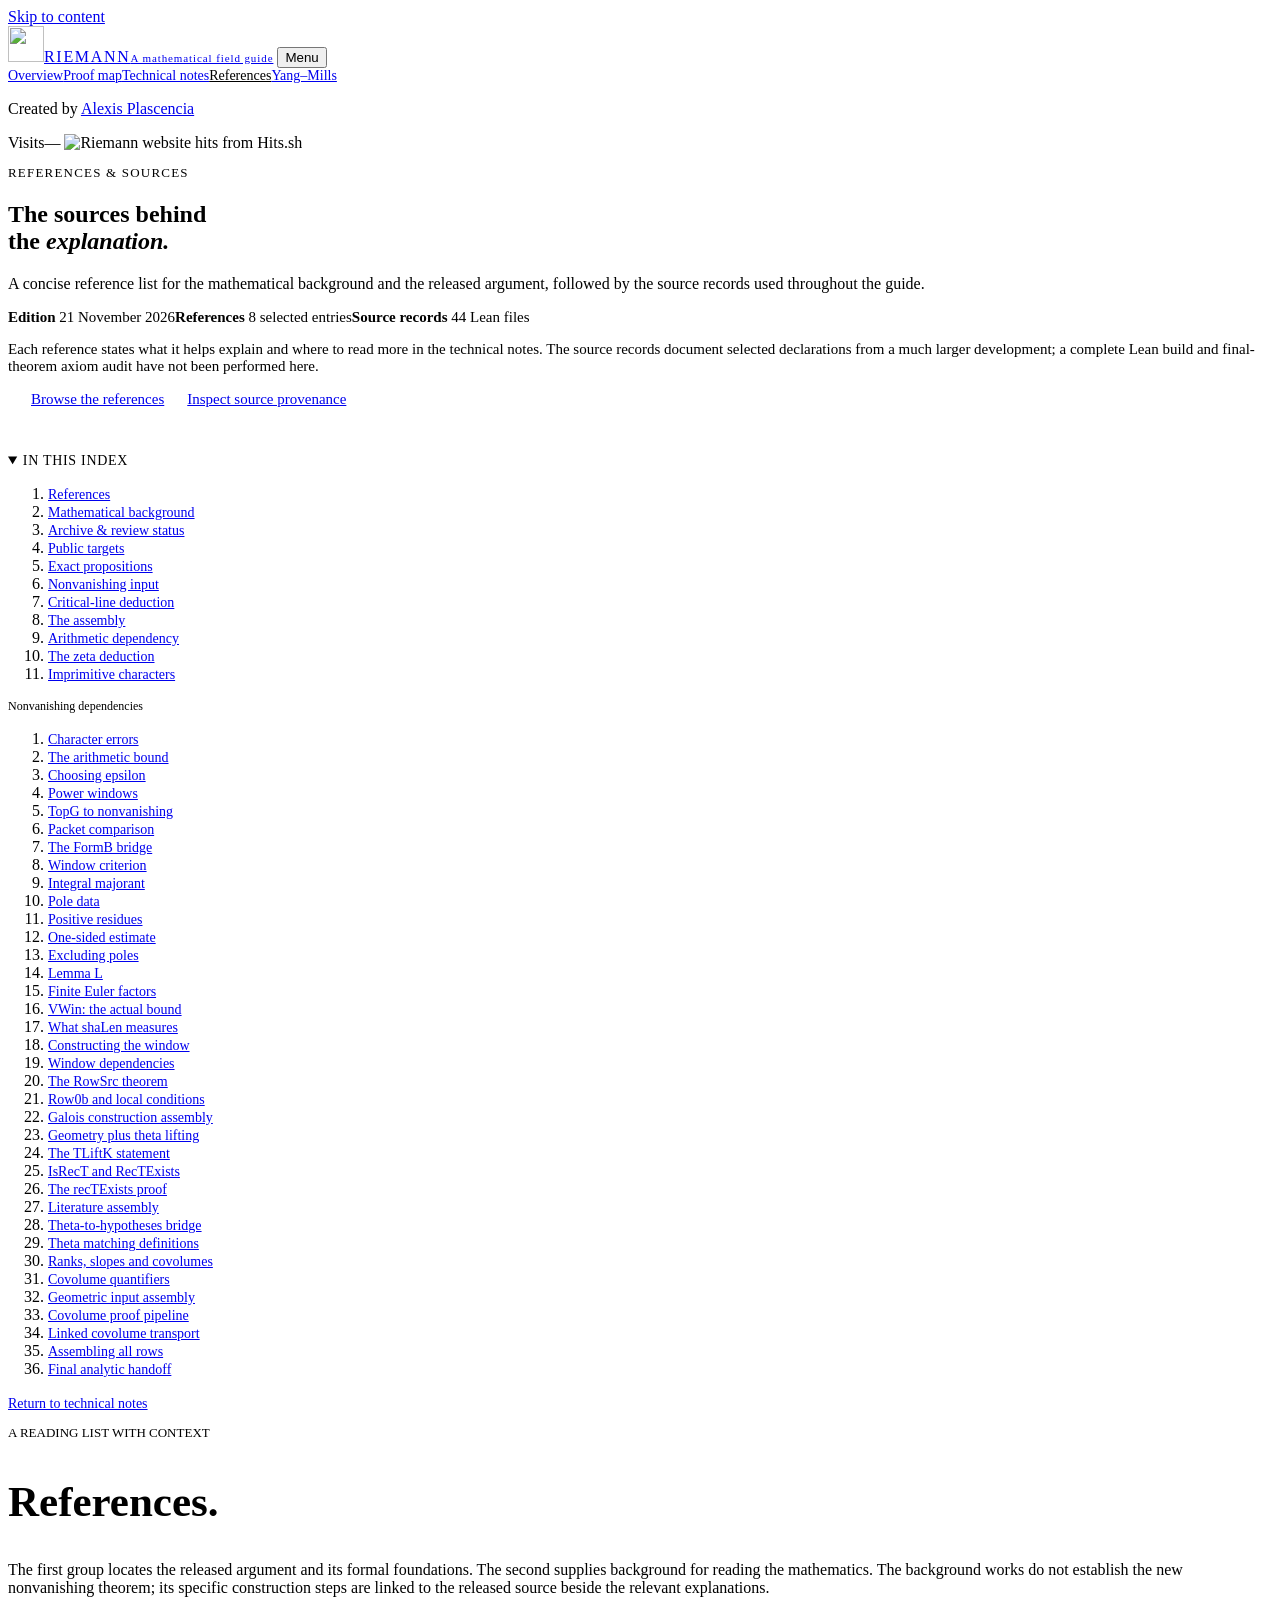
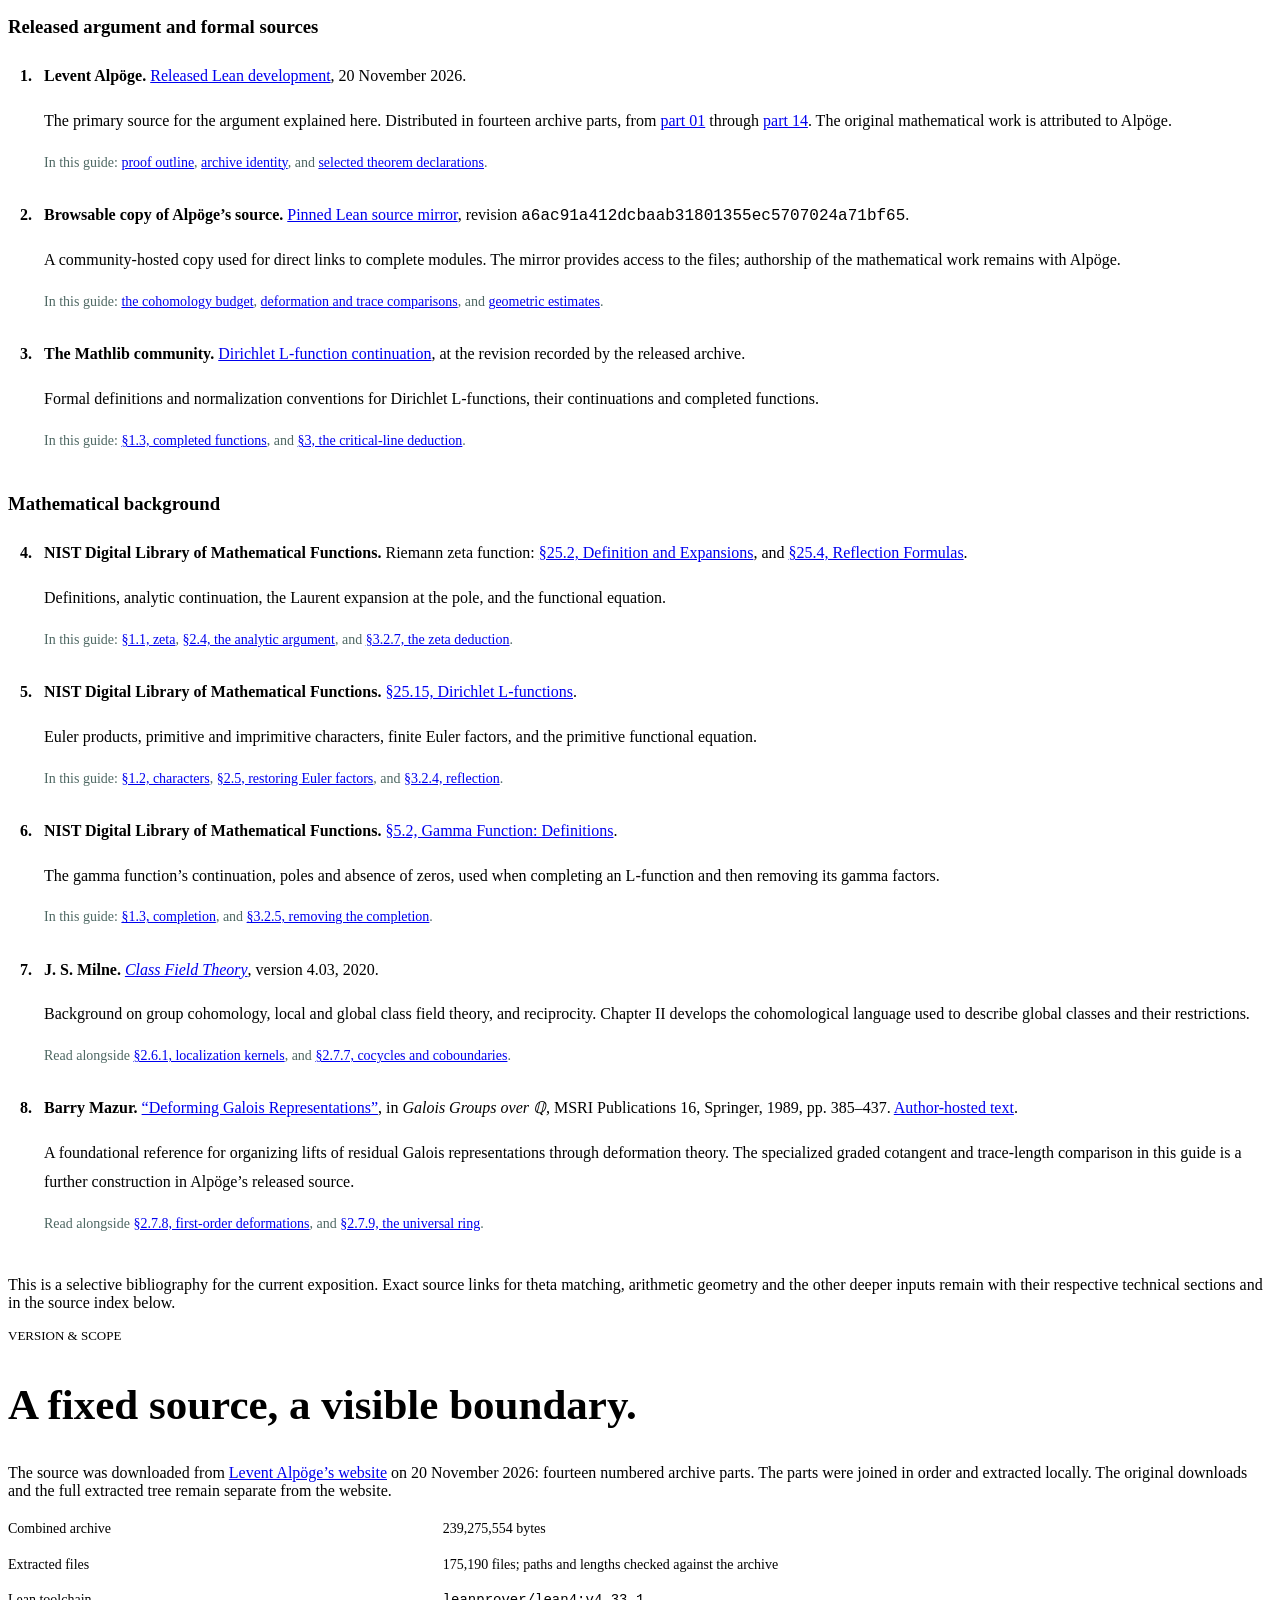
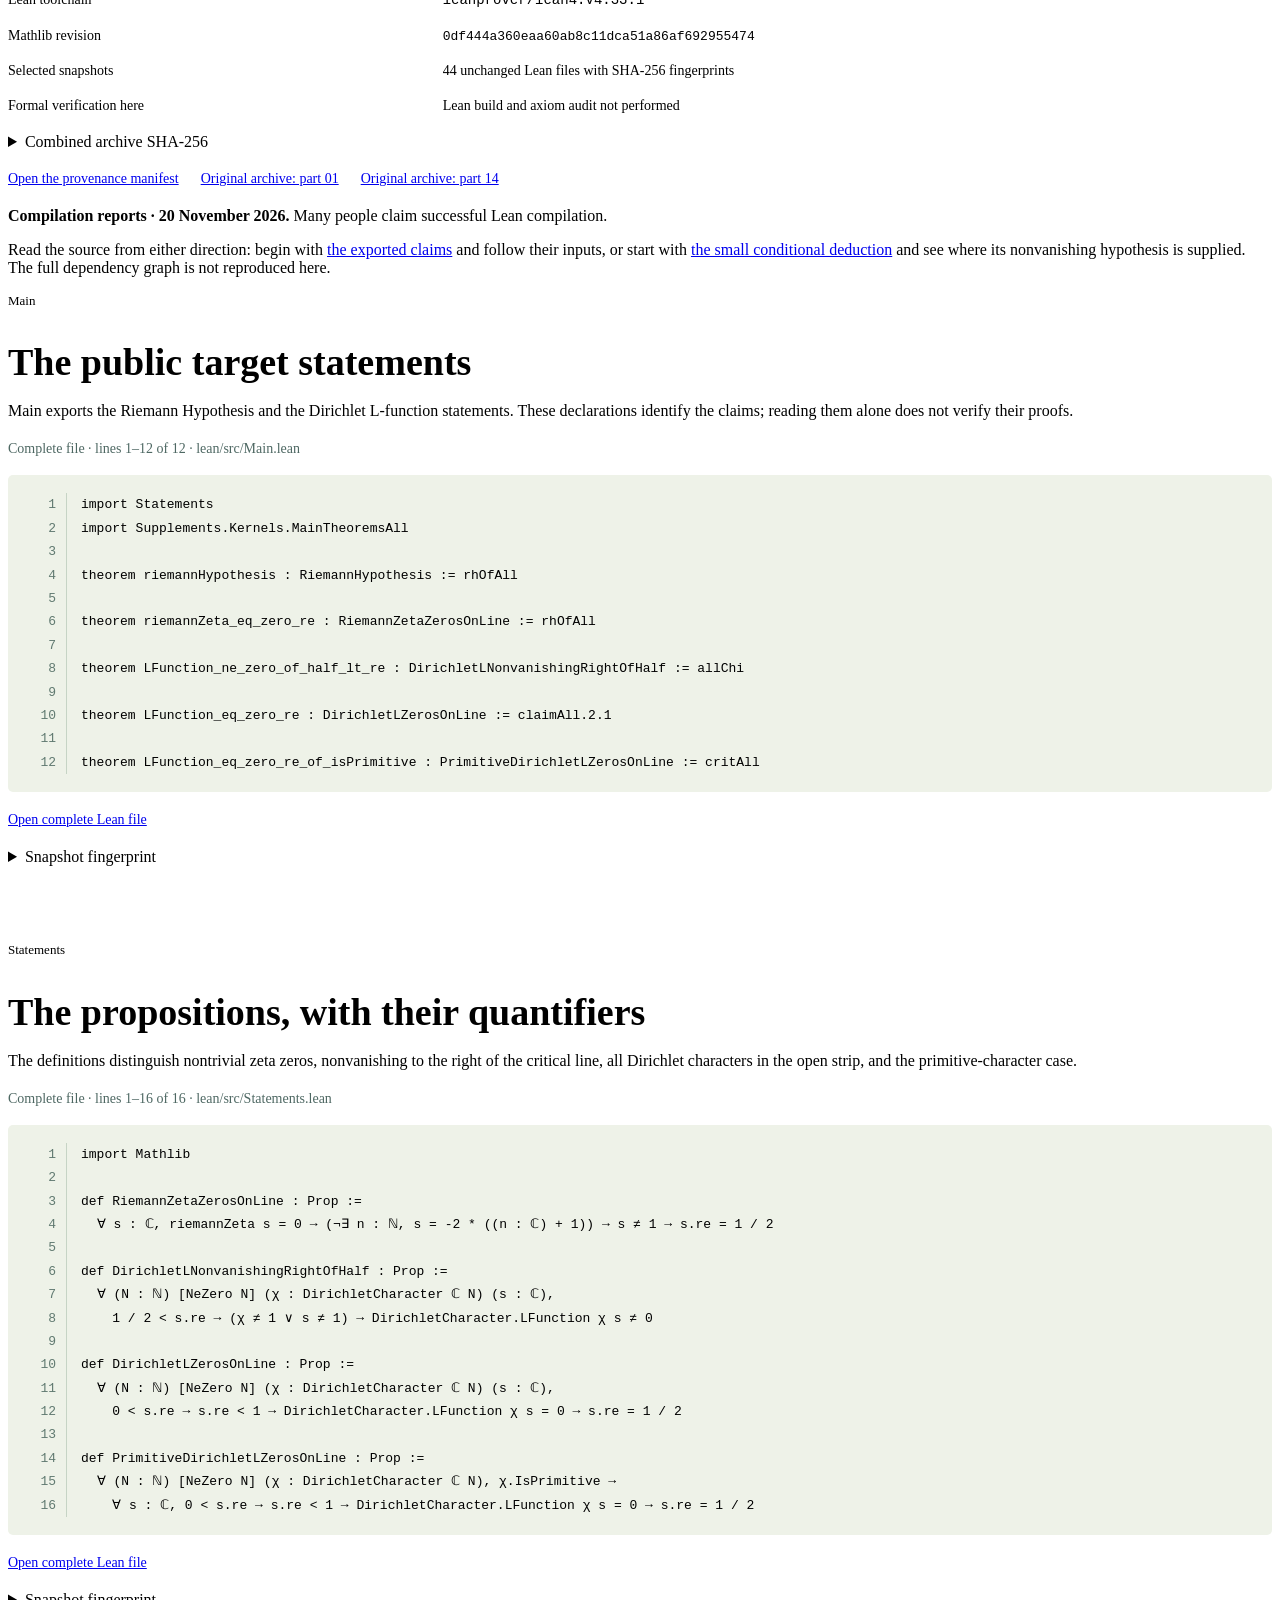
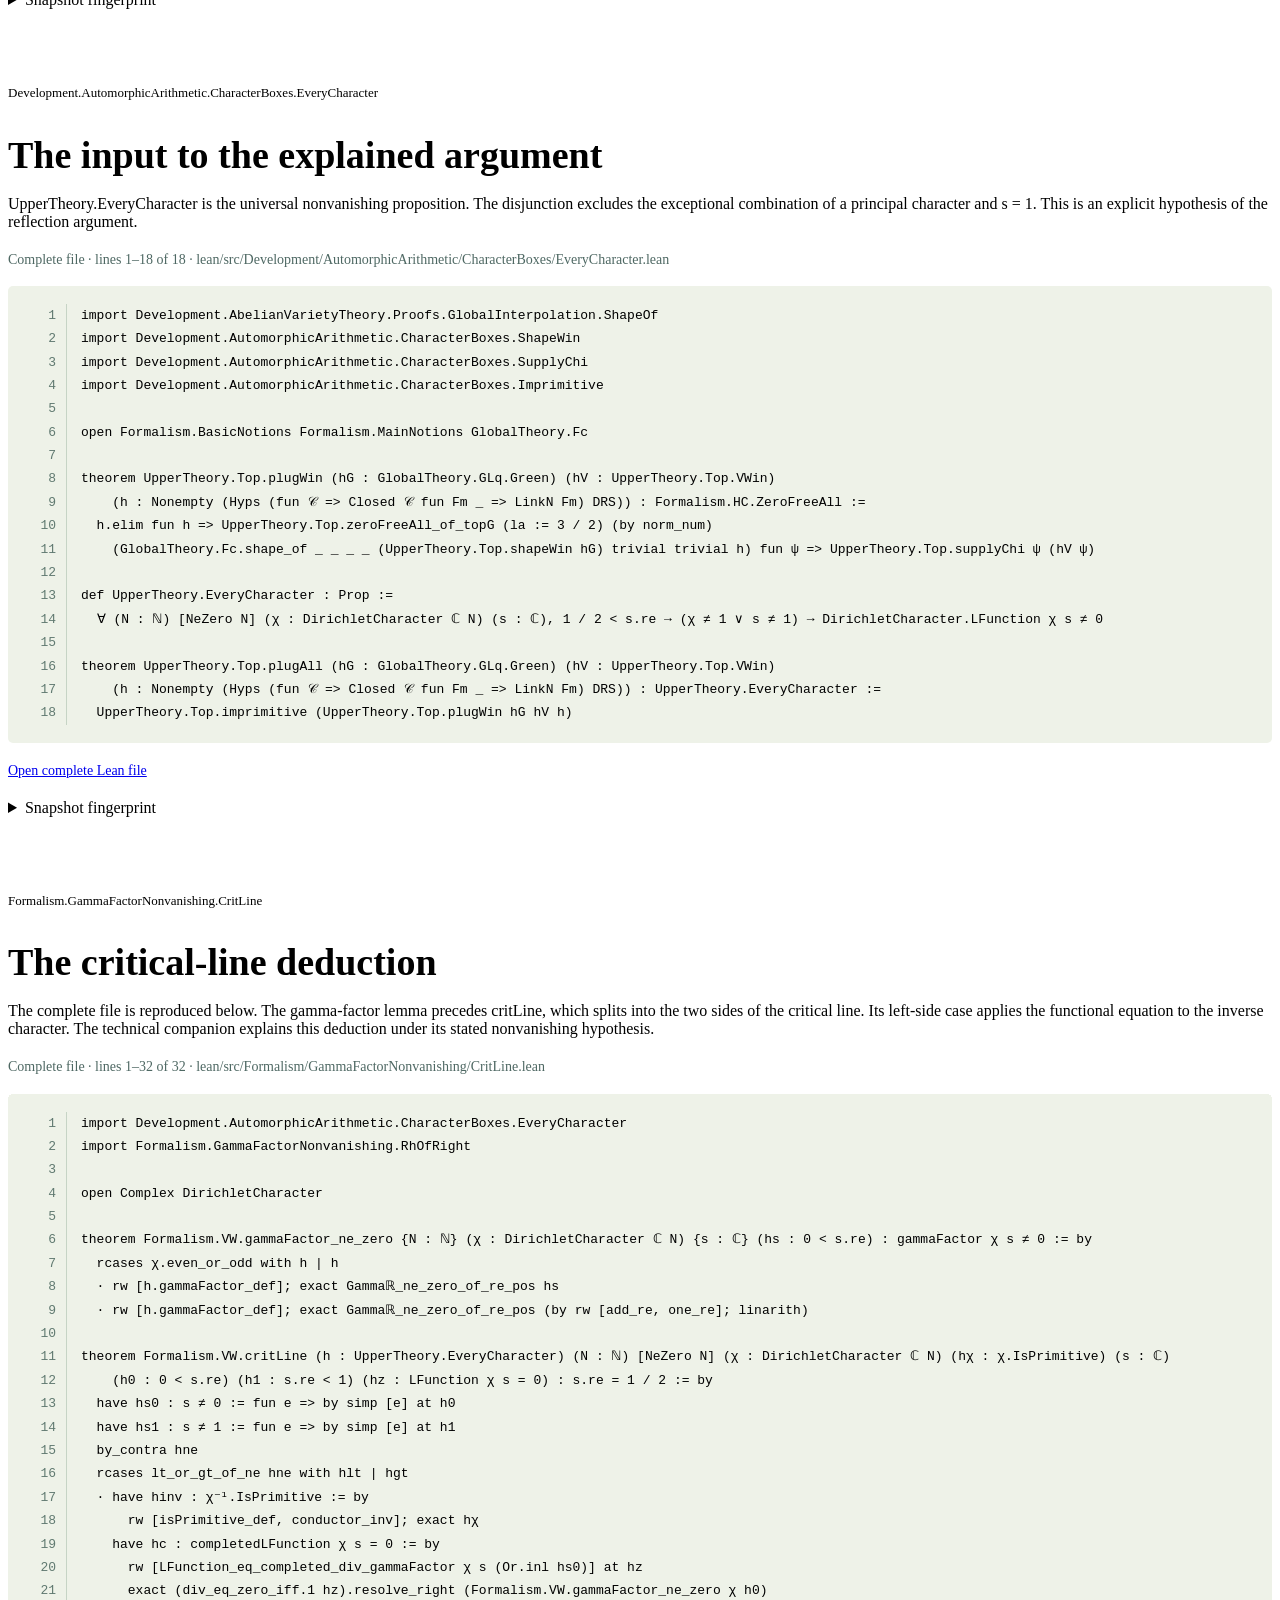
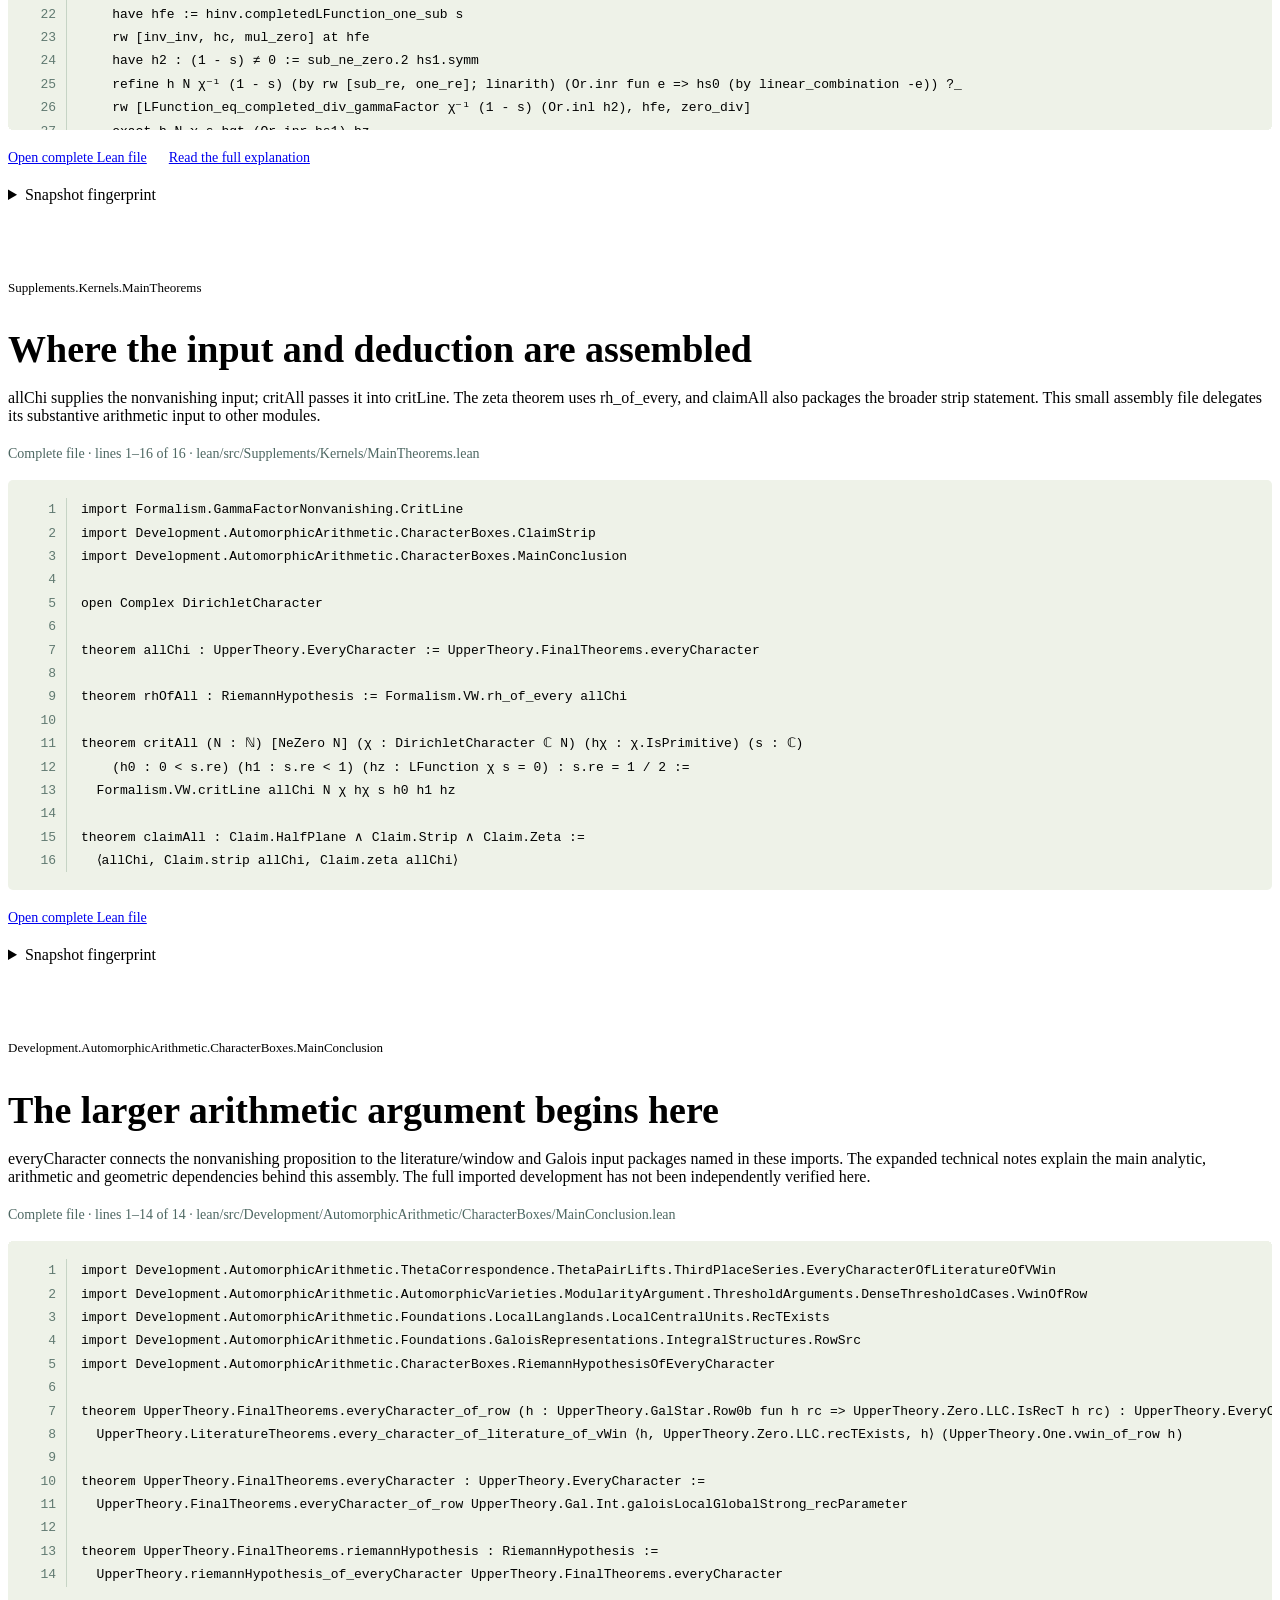
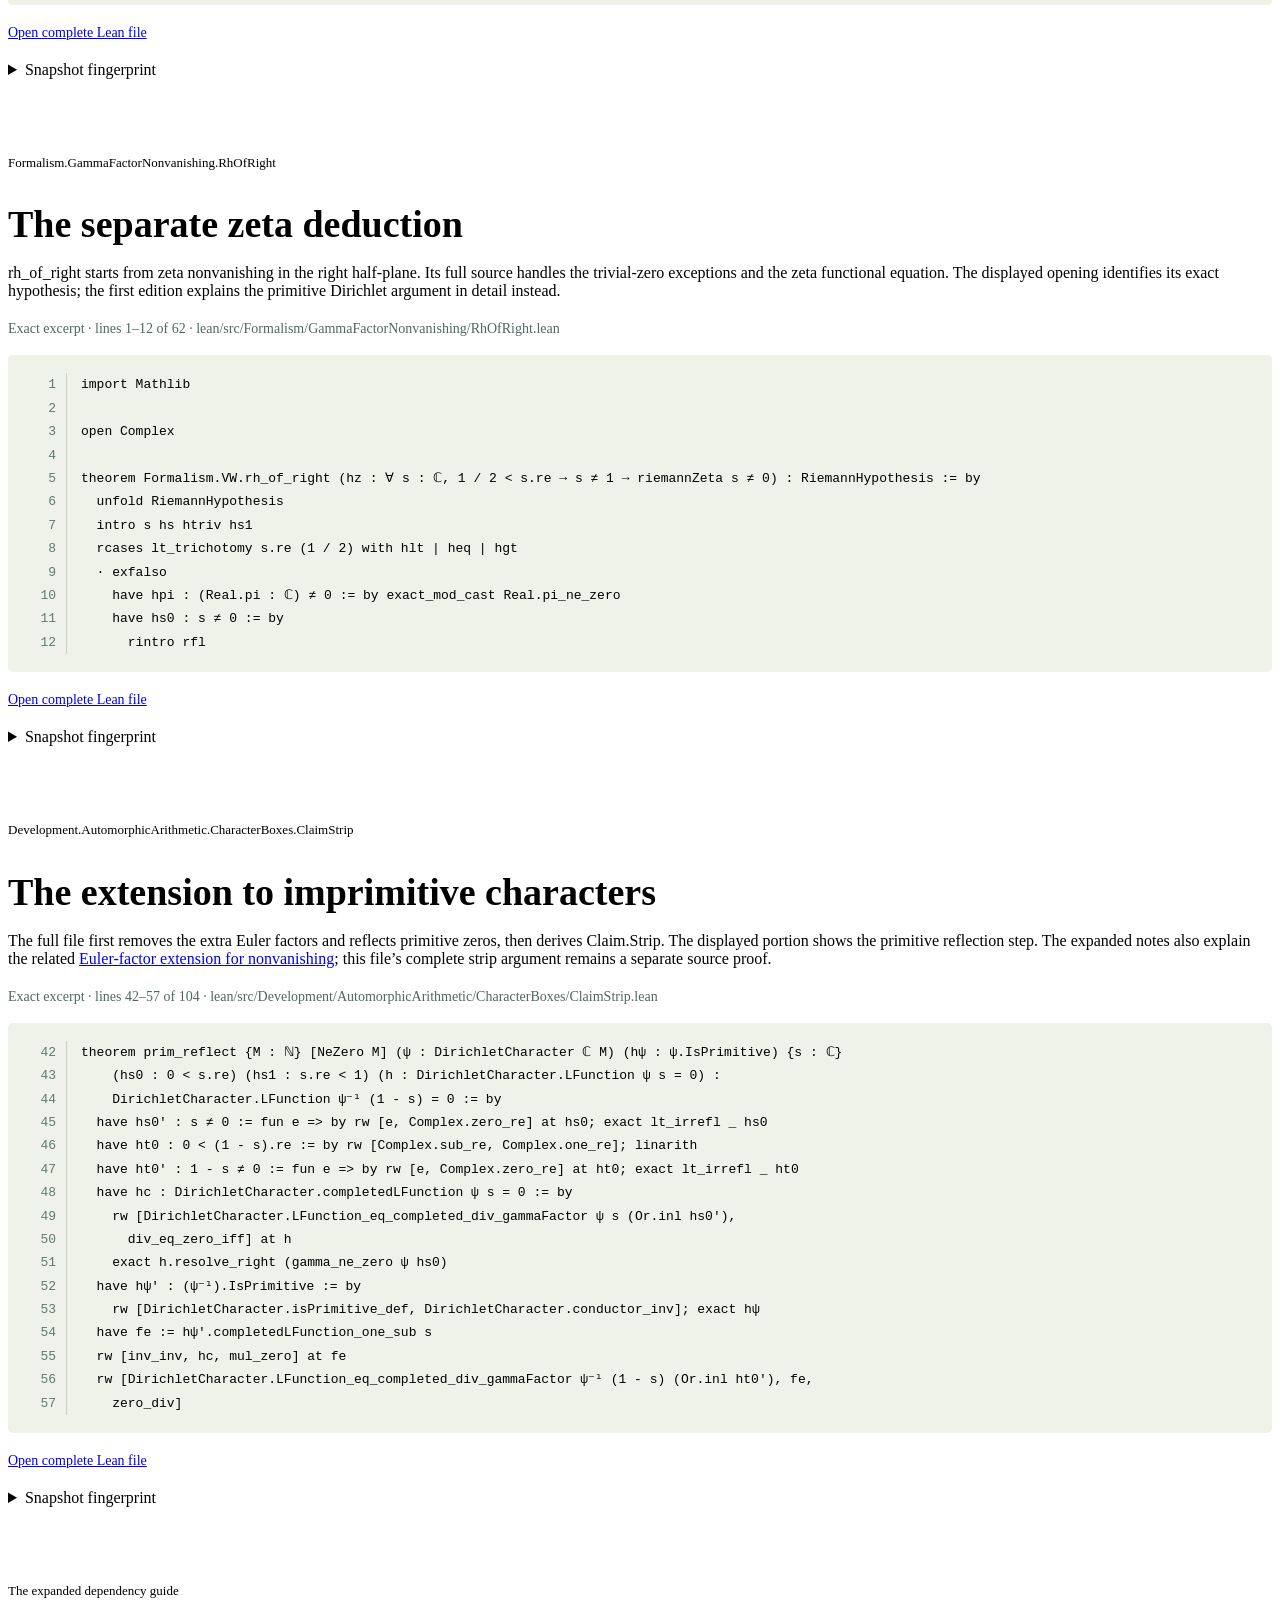
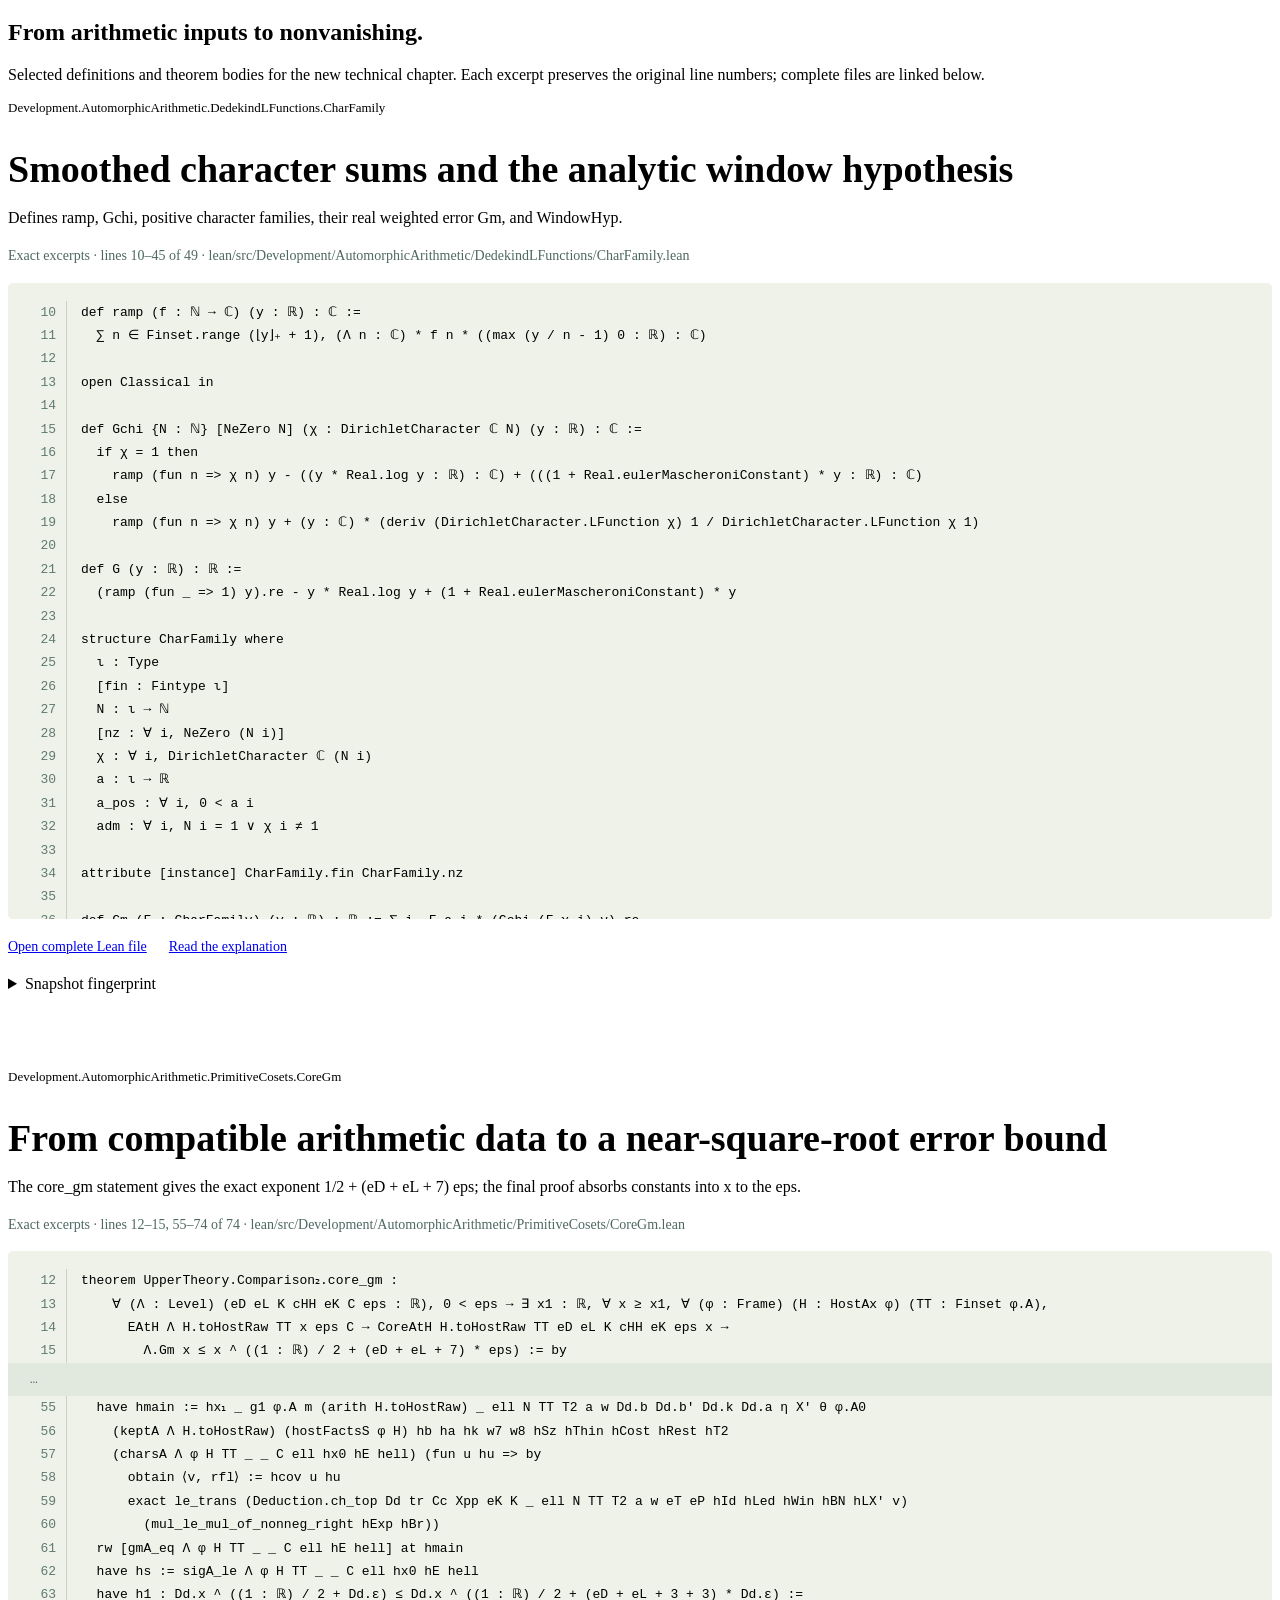
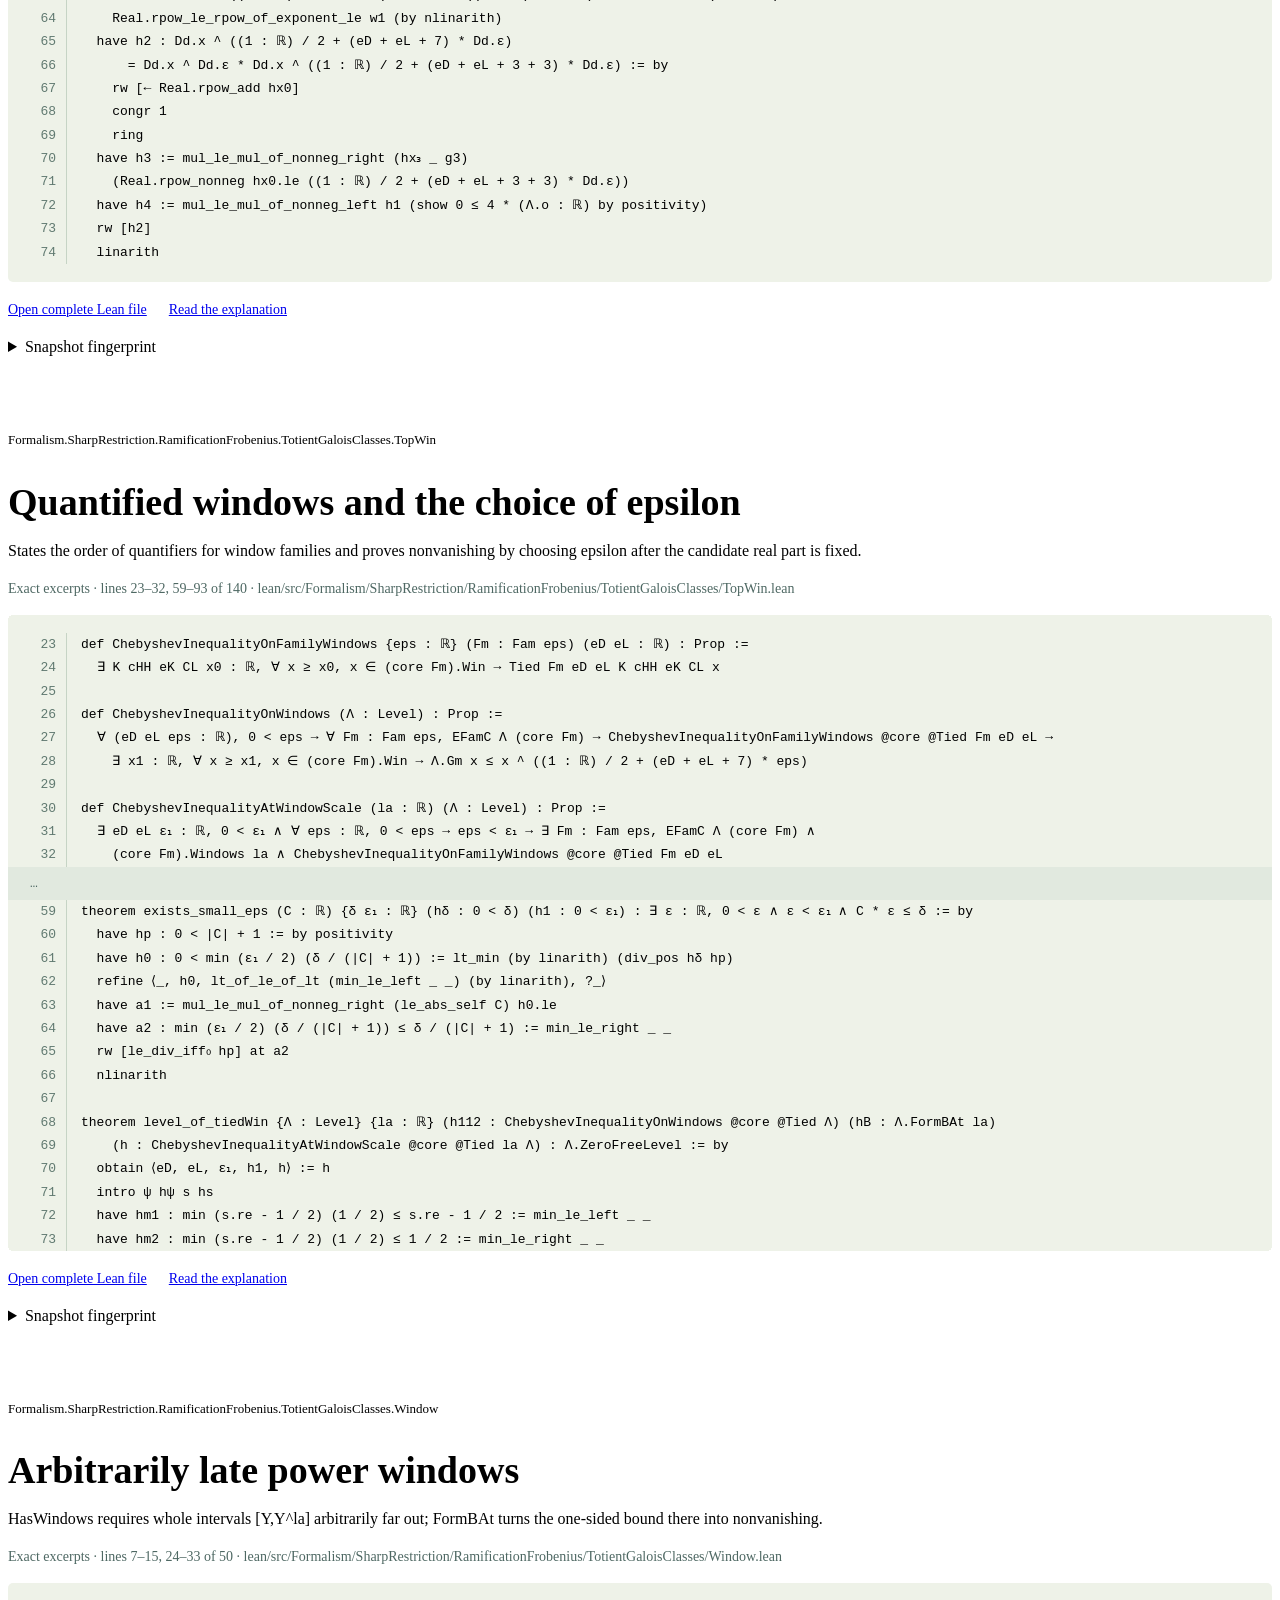
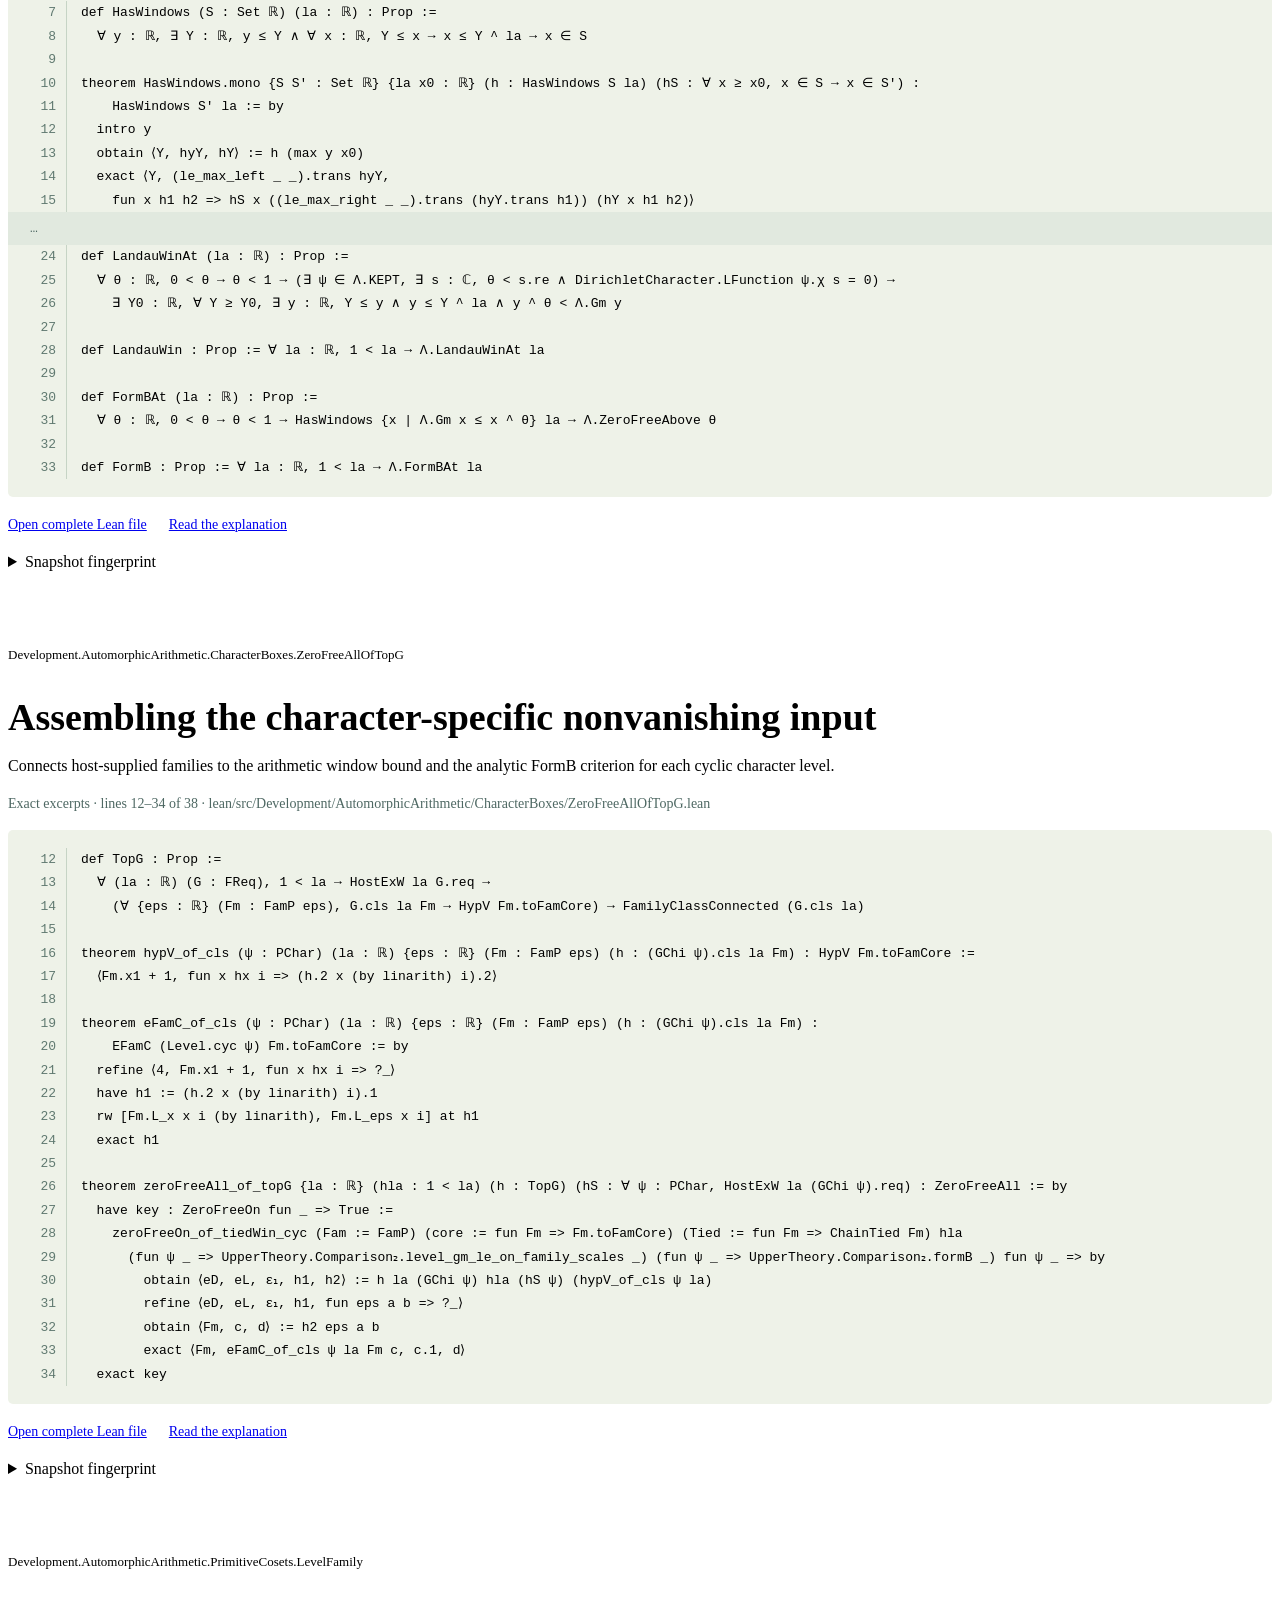
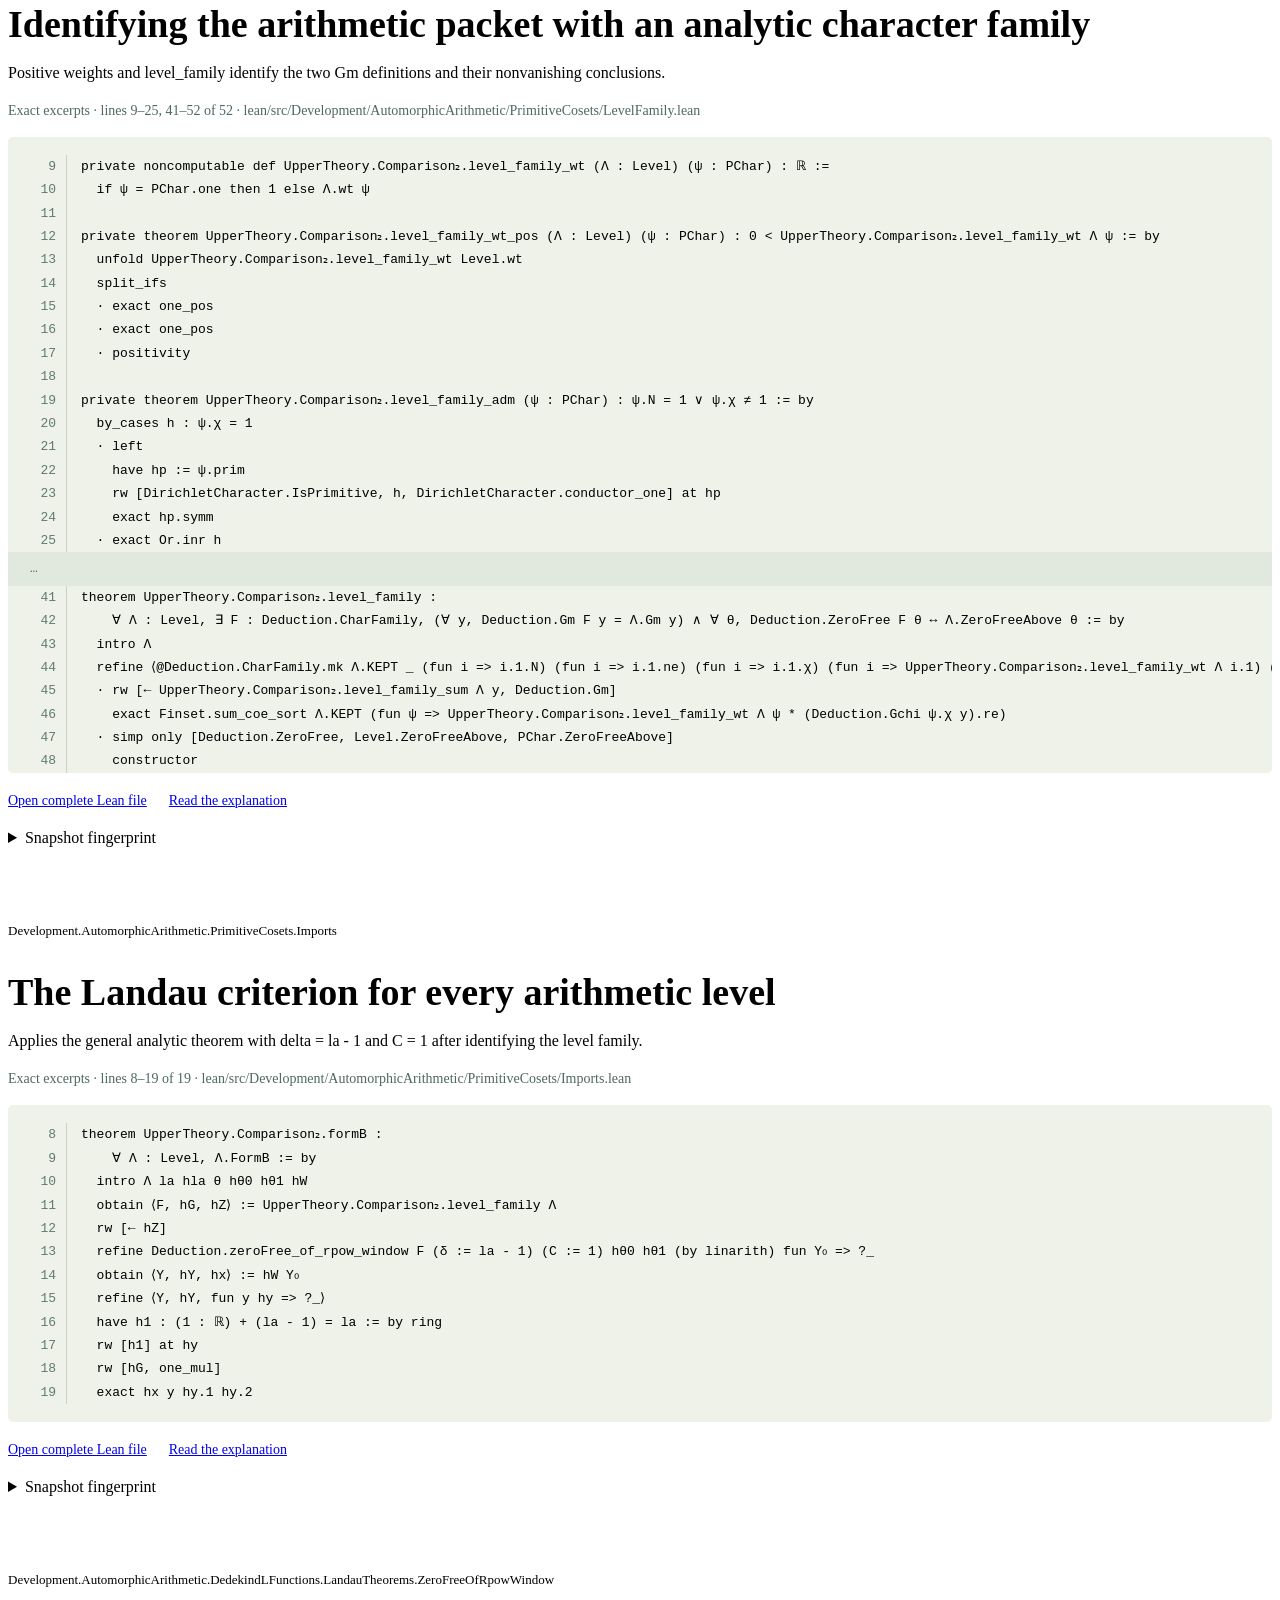
==== sources.html @ 14825f79 "Expand cohomology notes, add references and Yang-Mills navigation" ====
<!doctype html>
<html lang="en">
<head>
  <meta charset="utf-8">
  <meta name="viewport" content="width=device-width, initial-scale=1">
  <meta name="description" content="References for the Riemann field guide: Alpöge’s released source, classical mathematical background, selected Lean declarations, and archive provenance.">
  <meta name="theme-color" content="#0b3537">
  <meta name="author" content="Alexis Plascencia">
  <title>Riemann: references &amp; sources</title>
  <link rel="icon" href="assets/favicon.svg" type="image/svg+xml">
  <link rel="stylesheet" href="assets/vendor/katex/katex.min.css">
  <link rel="stylesheet" href="assets/styles.css">
  <link rel="stylesheet" href="assets/technical.css">
  <link rel="stylesheet" href="assets/site.css">
  <link rel="stylesheet" href="assets/counters.css">
  <script defer data-math-dependency src="assets/vendor/katex/katex.min.js"></script>
  <script defer data-math-dependency src="assets/vendor/katex/contrib/auto-render.min.js"></script>
  <script defer src="assets/math.js"></script>
  <script defer src="assets/counters.js"></script>
  <script defer src="assets/technical.js"></script>
</head>
<body class="technical-page sources-page">
  <a class="skip-link" href="#main-content">Skip to content</a>
  <div class="reading-progress" aria-hidden="true"><span id="reading-progress"></span></div>
  <header class="site-header">
    <a class="brand" href="index.html" aria-label="Riemann field guide home"><img src="assets/favicon.svg" width="32" height="32" alt=""><span>RIEMANN<span class="brand-sub">A mathematical field guide</span></span></a>
    <button class="menu-toggle" id="menu-toggle" type="button" aria-controls="main-nav" aria-expanded="false">Menu</button>
    <nav id="main-nav" aria-label="Main navigation"><a href="index.html">Overview</a><a href="index.html#proof-map">Proof map</a><a href="technical.html">Technical notes</a><a href="sources.html#references" aria-current="page">References</a><a href="https://alexisdpc.github.io/yang-mills/">Yang–Mills</a></nav>
  </header>
  <div class="author-strip page-width">
    <p class="author-byline"><span>Created by</span> <a href="https://alexisplascencia.com" rel="author noopener" target="_blank">Alexis Plascencia</a></p>
    <div class="visit-counters" role="group" aria-label="Riemann field guide counters from HitsCounter.dev and Hits.sh">
      <span class="visit-total" data-visit-counter data-counter-state="loading" data-counter-url="https://hitscounter.dev/api/hit?url=https%3A%2F%2Falexisdpc.github.io%2Friemann%2F&amp;output=json" role="img" aria-label="Total website visits: loading" title="Overall page visits across the guide, technical notes and sources, counted by HitsCounter.dev"><span class="visit-total-label">Visits</span><span class="visit-total-value">—</span></span>
      <img src="https://hits.sh/alexisdpc.github.io/riemann.svg?label=Hits&amp;color=2e8177" alt="Riemann website hits from Hits.sh" height="20" decoding="async" referrerpolicy="no-referrer" title="Page hits to the Riemann field guide, counted by Hits.sh">
    </div>
  </div>
  <main id="main-content">
    <section class="technical-hero page-width" aria-labelledby="sources-title">
      <p class="eyebrow">REFERENCES &amp; SOURCES</p>
      <h1 id="sources-title">The sources behind<br>the <em>explanation.</em></h1>
      <p class="technical-lead">A concise reference list for the mathematical background and the released argument, followed by the source records used throughout the guide.</p>
      <div class="technical-meta"><span><strong>Edition</strong> 21 November 2026</span><span><strong>References</strong> 8 selected entries</span><span><strong>Source records</strong> 44 Lean files</span></div>
      <p class="technical-scope">Each reference states what it helps explain and where to read more in the technical notes. The source records document selected declarations from a much larger development; a complete Lean build and final-theorem axiom audit have not been performed here.</p>
      <div class="technical-hero-actions"><a class="button button-dark" href="#references">Browse the references</a><a href="#provenance">Inspect source provenance</a></div>
    </section>
    <div class="technical-layout page-width">
      <aside class="technical-toc" aria-label="Source contents"><details open><summary>IN THIS INDEX</summary><nav aria-label="Source sections"><ol>
        <li><a href="#references">References</a></li>
        <li><a href="#background-references">Mathematical background</a></li>
        <li><a href="#provenance">Archive &amp; review status</a></li>
        <li><a href="#main">Public targets</a></li>
        <li><a href="#statements">Exact propositions</a></li>
        <li><a href="#every-character">Nonvanishing input</a></li>
        <li><a href="#crit-line">Critical-line deduction</a></li>
        <li><a href="#assembly">The assembly</a></li>
        <li><a href="#main-conclusion">Arithmetic dependency</a></li>
        <li><a href="#rh-of-right">The zeta deduction</a></li>
        <li><a href="#claim-strip">Imprimitive characters</a></li>
      </ol><!-- nonvanishing-toc:start -->
<p class="toc-part-label">Nonvanishing dependencies</p>
<ol><li><a href="#nv-char-family">Character errors</a></li>
<li><a href="#nv-core-gm">The arithmetic bound</a></li>
<li><a href="#nv-top-win">Choosing epsilon</a></li>
<li><a href="#nv-window">Power windows</a></li>
<li><a href="#nv-top-g">TopG to nonvanishing</a></li>
<li><a href="#nv-level-family">Packet comparison</a></li>
<li><a href="#nv-form-b">The FormB bridge</a></li>
<li><a href="#nv-rpow-window">Window criterion</a></li>
<li><a href="#nv-window-integral">Integral majorant</a></li>
<li><a href="#nv-pole-contract">Pole data</a></li>
<li><a href="#nv-pole-data">Positive residues</a></li>
<li><a href="#nv-landau-ineq">One-sided estimate</a></li>
<li><a href="#nv-landau-window">Excluding poles</a></li>
<li><a href="#nv-lemma-l">Lemma L</a></li>
<li><a href="#nv-imprimitive">Finite Euler factors</a></li>
<li><a href="#nv-vwin">VWin: the actual bound</a></li>
<li><a href="#nv-sha">What shaLen measures</a></li>
<li><a href="#nv-window-row">Constructing the window</a></li>
<li><a href="#nv-window-inputs">Window dependencies</a></li>
<li><a href="#nv-row-src">The RowSrc theorem</a></li>
<li><a href="#nv-row-definition">Row0b and local conditions</a></li>
<li><a href="#nv-galois-construction">Galois construction assembly</a></li>
<li><a href="#nv-galois-lift">Geometry plus theta lifting</a></li>
<li><a href="#nv-theta-lift">The TLiftK statement</a></li>
<li><a href="#nv-rec-t">IsRecT and RecTExists</a></li>
<li><a href="#nv-rec-exists">The recTExists proof</a></li>
<li><a href="#nv-literature">Literature assembly</a></li>
<li><a href="#nv-theta-bridge">Theta-to-hypotheses bridge</a></li>
<li><a href="#nv-theta-matching">Theta matching definitions</a></li>
<li><a href="#nv-covolume-ingredients">Ranks, slopes and covolumes</a></li>
<li><a href="#nv-covolume">Covolume quantifiers</a></li>
<li><a href="#nv-covolume-inputs">Geometric input assembly</a></li>
<li><a href="#nv-covolume-proof">Covolume proof pipeline</a></li>
<li><a href="#nv-linked-covolume">Linked covolume transport</a></li>
<li><a href="#nv-hypotheses">Assembling all rows</a></li>
<li><a href="#nv-top-plug">Final analytic handoff</a></li></ol>
<!-- nonvanishing-toc:end -->
<a class="toc-back" href="technical.html">Return to technical notes</a></nav></details></aside>
      <article class="technical-article">
        <section class="technical-section" id="references" aria-labelledby="references-title">
          <p class="technical-kicker">A READING LIST WITH CONTEXT</p>
          <h2 id="references-title">References.</h2>
          <p>The first group locates the released argument and its formal foundations. The second supplies background for reading the mathematics. The background works do not establish the new nonvanishing theorem; its specific construction steps are linked to the released source beside the relevant explanations.</p>
          <h3 id="primary-references">Released argument and formal sources</h3>
          <ol class="reference-list">
            <li id="ref-alpoge">
              <p><strong>Levent Alpöge.</strong> <a href="https://alpo.ge/">Released Lean development</a>, 20 November 2026.</p>
              <p>The primary source for the argument explained here. Distributed in fourteen archive parts, from <a href="https://alpo.ge/lean.tar.gz.part01">part 01</a> through <a href="https://alpo.ge/lean.tar.gz.part14">part 14</a>. The original mathematical work is attributed to Alpöge.</p>
              <p class="reference-use">In this guide: <a href="index.html#proof-map">proof outline</a>, <a href="#provenance">archive identity</a>, and <a href="#main">selected theorem declarations</a>.</p>
            </li>
            <li id="ref-source-mirror">
              <p><strong>Browsable copy of Alpöge’s source.</strong> <a href="https://github.com/TomasOrtega/RH/tree/a6ac91a412dcbaab31801355ec5707024a71bf65/extracted/lean/src">Pinned Lean source mirror</a>, revision <code>a6ac91a412dcbaab31801355ec5707024a71bf65</code>.</p>
              <p>A community-hosted copy used for direct links to complete modules. The mirror provides access to the files; authorship of the mathematical work remains with Alpöge.</p>
              <p class="reference-use">In this guide: <a href="technical.html#arithmetic-congruence-integer">the cohomology budget</a>, <a href="technical.html#galois-cohomology-bridge">deformation and trace comparisons</a>, and <a href="technical.html#nv-geometric">geometric estimates</a>.</p>
            </li>
            <li id="ref-mathlib">
              <p><strong>The Mathlib community.</strong> <a href="https://github.com/leanprover-community/mathlib4/blob/0df444a360eaa60ab8c11dca51a86af692955474/Mathlib/NumberTheory/LSeries/DirichletContinuation.lean">Dirichlet L-function continuation</a>, at the revision recorded by the released archive.</p>
              <p>Formal definitions and normalization conventions for Dirichlet L-functions, their continuations and completed functions.</p>
              <p class="reference-use">In this guide: <a href="technical.html#completed">§1.3, completed functions</a>, and <a href="technical.html#reflection">§3, the critical-line deduction</a>.</p>
            </li>
          </ol>
          <h3 id="background-references">Mathematical background</h3>
          <ol class="reference-list" start="4">
            <li id="ref-zeta">
              <p><strong>NIST Digital Library of Mathematical Functions.</strong> Riemann zeta function: <a href="https://dlmf.nist.gov/25.2">§25.2, Definition and Expansions</a>, and <a href="https://dlmf.nist.gov/25.4">§25.4, Reflection Formulas</a>.</p>
              <p>Definitions, analytic continuation, the Laurent expansion at the pole, and the functional equation.</p>
              <p class="reference-use">In this guide: <a href="technical.html#zeta">§1.1, zeta</a>, <a href="technical.html#nv-landau">§2.4, the analytic argument</a>, and <a href="technical.html#proof-zeta">§3.2.7, the zeta deduction</a>.</p>
            </li>
            <li id="ref-dirichlet">
              <p><strong>NIST Digital Library of Mathematical Functions.</strong> <a href="https://dlmf.nist.gov/25.15">§25.15, Dirichlet L-functions</a>.</p>
              <p>Euler products, primitive and imprimitive characters, finite Euler factors, and the primitive functional equation.</p>
              <p class="reference-use">In this guide: <a href="technical.html#characters">§1.2, characters</a>, <a href="technical.html#nv-imprimitive">§2.5, restoring Euler factors</a>, and <a href="technical.html#proof-reflection">§3.2.4, reflection</a>.</p>
            </li>
            <li id="ref-gamma">
              <p><strong>NIST Digital Library of Mathematical Functions.</strong> <a href="https://dlmf.nist.gov/5.2">§5.2, Gamma Function: Definitions</a>.</p>
              <p>The gamma function’s continuation, poles and absence of zeros, used when completing an L-function and then removing its gamma factors.</p>
              <p class="reference-use">In this guide: <a href="technical.html#completed">§1.3, completion</a>, and <a href="technical.html#proof-remove-completion">§3.2.5, removing the completion</a>.</p>
            </li>
            <li id="ref-milne">
              <p><strong>J. S. Milne.</strong> <a href="https://www.jmilne.org/math/CourseNotes/cft.html"><em>Class Field Theory</em></a>, version 4.03, 2020.</p>
              <p>Background on group cohomology, local and global class field theory, and reciprocity. Chapter II develops the cohomological language used to describe global classes and their restrictions.</p>
              <p class="reference-use">Read alongside <a href="technical.html#arithmetic-cohomology">§2.6.1, localization kernels</a>, and <a href="technical.html#galois-normalized-cocycles">§2.7.7, cocycles and coboundaries</a>.</p>
            </li>
            <li id="ref-mazur">
              <p><strong>Barry Mazur.</strong> <a href="https://link.springer.com/chapter/10.1007/978-1-4613-9649-9_7">“Deforming Galois Representations”</a>, in <em>Galois Groups over ℚ</em>, MSRI Publications 16, Springer, 1989, pp. 385–437. <a href="https://bpb-us-e1.wpmucdn.com/sites.harvard.edu/dist/a/189/files/2023/01/Deforming-Galois-Representations.pdf">Author-hosted text</a>.</p>
              <p>A foundational reference for organizing lifts of residual Galois representations through deformation theory. The specialized graded cotangent and trace-length comparison in this guide is a further construction in Alpöge’s released source.</p>
              <p class="reference-use">Read alongside <a href="technical.html#galois-infinitesimal">§2.7.8, first-order deformations</a>, and <a href="technical.html#galois-deformation-ring">§2.7.9, the universal ring</a>.</p>
            </li>
          </ol>
          <p>This is a selective bibliography for the current exposition. Exact source links for theta matching, arithmetic geometry and the other deeper inputs remain with their respective technical sections and in the source index below.</p>
        </section>
        <section class="technical-section" id="provenance" aria-labelledby="provenance-title">
          <p class="technical-kicker">VERSION &amp; SCOPE</p>
          <h2 id="provenance-title">A fixed source, a visible boundary.</h2>
          <p>The source was downloaded from <a href="https://alpo.ge/">Levent Alpöge’s website</a> on 20 November 2026: fourteen numbered archive parts. The parts were joined in order and extracted locally. The original downloads and the full extracted tree remain separate from the website.</p>
          <dl class="provenance-grid">
            <dt>Combined archive</dt><dd>239,275,554 bytes</dd>
            <dt>Extracted files</dt><dd>175,190 files; paths and lengths checked against the archive</dd>
            <dt>Lean toolchain</dt><dd><code>leanprover/lean4:v4.33.1</code></dd>
            <dt>Mathlib revision</dt><dd><code class="hash-value">0df444a360eaa60ab8c11dca51a86af692955474</code></dd>
            <dt>Selected snapshots</dt><dd>44 unchanged Lean files with SHA-256 fingerprints</dd>
            <dt>Formal verification here</dt><dd>Lean build and axiom audit not performed</dd>
          </dl>
          <details><summary>Combined archive SHA-256</summary><p class="hash-value">9631b4f020199e580ba86178cb56c6e9b09f690c2369a80dc4334aa93f49c7fc</p><p>A fingerprint identifies this download. It is not an author signature or a proof-correctness certificate.</p></details>
          <p class="source-links"><a href="references/provenance.json">Open the provenance manifest</a><a href="https://alpo.ge/lean.tar.gz.part01">Original archive: part 01</a><a href="https://alpo.ge/lean.tar.gz.part14">Original archive: part 14</a></p>
          <div class="technical-note"><p><strong>Compilation reports · 20 November 2026.</strong> Many people claim successful Lean compilation.</p></div>
          <p>Read the source from either direction: begin with <a href="#main">the exported claims</a> and follow their inputs, or start with <a href="#crit-line">the small conditional deduction</a> and see where its nonvanishing hypothesis is supplied. The full dependency graph is not reproduced here.</p>
        </section>
<section class="technical-section source-card" id="main" data-source="Main The public target statements" aria-labelledby="main-title">
  <p class="technical-kicker">Main</p>
  <h2 id="main-title">The public target statements</h2>
  <p>Main exports the Riemann Hypothesis and the Dirichlet L-function statements. These declarations identify the claims; reading them alone does not verify their proofs.</p>
  <p class="source-meta">Complete file · lines 1–12 of 12 · lean/src/Main.lean</p>
  <pre class="source-code" tabindex="0" aria-label="Lean source: Main.lean"><code><span class="source-line" id="main-L1"><a class="line-number" href="#main-L1" aria-label="Line 1">1</a>import Statements</span>
<span class="source-line" id="main-L2"><a class="line-number" href="#main-L2" aria-label="Line 2">2</a>import Supplements.Kernels.MainTheoremsAll</span>
<span class="source-line" id="main-L3"><a class="line-number" href="#main-L3" aria-label="Line 3">3</a></span>
<span class="source-line" id="main-L4"><a class="line-number" href="#main-L4" aria-label="Line 4">4</a>theorem riemannHypothesis : RiemannHypothesis := rhOfAll</span>
<span class="source-line" id="main-L5"><a class="line-number" href="#main-L5" aria-label="Line 5">5</a></span>
<span class="source-line" id="main-L6"><a class="line-number" href="#main-L6" aria-label="Line 6">6</a>theorem riemannZeta_eq_zero_re : RiemannZetaZerosOnLine := rhOfAll</span>
<span class="source-line" id="main-L7"><a class="line-number" href="#main-L7" aria-label="Line 7">7</a></span>
<span class="source-line" id="main-L8"><a class="line-number" href="#main-L8" aria-label="Line 8">8</a>theorem LFunction_ne_zero_of_half_lt_re : DirichletLNonvanishingRightOfHalf := allChi</span>
<span class="source-line" id="main-L9"><a class="line-number" href="#main-L9" aria-label="Line 9">9</a></span>
<span class="source-line" id="main-L10"><a class="line-number" href="#main-L10" aria-label="Line 10">10</a>theorem LFunction_eq_zero_re : DirichletLZerosOnLine := claimAll.2.1</span>
<span class="source-line" id="main-L11"><a class="line-number" href="#main-L11" aria-label="Line 11">11</a></span>
<span class="source-line" id="main-L12"><a class="line-number" href="#main-L12" aria-label="Line 12">12</a>theorem LFunction_eq_zero_re_of_isPrimitive : PrimitiveDirichletLZerosOnLine := critAll</span></code></pre>
  <div class="source-links"><a href="references/lean/Main.lean">Open complete Lean file</a></div>
  <details><summary>Snapshot fingerprint</summary><p class="hash-value">SHA-256: 017645ca448f2fd1f6fd5c4c2cb2c6e96e472725be13f6e180ca6e1574360939</p><p>The local snapshot has 433 bytes. Its contents are unchanged from the downloaded archive.</p></details>
</section><section class="technical-section source-card" id="statements" data-source="Statements The propositions, with their quantifiers" aria-labelledby="statements-title">
  <p class="technical-kicker">Statements</p>
  <h2 id="statements-title">The propositions, with their quantifiers</h2>
  <p>The definitions distinguish nontrivial zeta zeros, nonvanishing to the right of the critical line, all Dirichlet characters in the open strip, and the primitive-character case.</p>
  <p class="source-meta">Complete file · lines 1–16 of 16 · lean/src/Statements.lean</p>
  <pre class="source-code" tabindex="0" aria-label="Lean source: Statements.lean"><code><span class="source-line" id="statements-L1"><a class="line-number" href="#statements-L1" aria-label="Line 1">1</a>import Mathlib</span>
<span class="source-line" id="statements-L2"><a class="line-number" href="#statements-L2" aria-label="Line 2">2</a></span>
<span class="source-line" id="statements-L3"><a class="line-number" href="#statements-L3" aria-label="Line 3">3</a>def RiemannZetaZerosOnLine : Prop :=</span>
<span class="source-line" id="statements-L4"><a class="line-number" href="#statements-L4" aria-label="Line 4">4</a>  ∀ s : ℂ, riemannZeta s = 0 → (&#172;∃ n : ℕ, s = -2 * ((n : ℂ) + 1)) → s ≠ 1 → s.re = 1 / 2</span>
<span class="source-line" id="statements-L5"><a class="line-number" href="#statements-L5" aria-label="Line 5">5</a></span>
<span class="source-line" id="statements-L6"><a class="line-number" href="#statements-L6" aria-label="Line 6">6</a>def DirichletLNonvanishingRightOfHalf : Prop :=</span>
<span class="source-line" id="statements-L7"><a class="line-number" href="#statements-L7" aria-label="Line 7">7</a>  ∀ (N : ℕ) [NeZero N] (χ : DirichletCharacter ℂ N) (s : ℂ),</span>
<span class="source-line" id="statements-L8"><a class="line-number" href="#statements-L8" aria-label="Line 8">8</a>    1 / 2 &lt; s.re → (χ ≠ 1 ∨ s ≠ 1) → DirichletCharacter.LFunction χ s ≠ 0</span>
<span class="source-line" id="statements-L9"><a class="line-number" href="#statements-L9" aria-label="Line 9">9</a></span>
<span class="source-line" id="statements-L10"><a class="line-number" href="#statements-L10" aria-label="Line 10">10</a>def DirichletLZerosOnLine : Prop :=</span>
<span class="source-line" id="statements-L11"><a class="line-number" href="#statements-L11" aria-label="Line 11">11</a>  ∀ (N : ℕ) [NeZero N] (χ : DirichletCharacter ℂ N) (s : ℂ),</span>
<span class="source-line" id="statements-L12"><a class="line-number" href="#statements-L12" aria-label="Line 12">12</a>    0 &lt; s.re → s.re &lt; 1 → DirichletCharacter.LFunction χ s = 0 → s.re = 1 / 2</span>
<span class="source-line" id="statements-L13"><a class="line-number" href="#statements-L13" aria-label="Line 13">13</a></span>
<span class="source-line" id="statements-L14"><a class="line-number" href="#statements-L14" aria-label="Line 14">14</a>def PrimitiveDirichletLZerosOnLine : Prop :=</span>
<span class="source-line" id="statements-L15"><a class="line-number" href="#statements-L15" aria-label="Line 15">15</a>  ∀ (N : ℕ) [NeZero N] (χ : DirichletCharacter ℂ N), χ.IsPrimitive →</span>
<span class="source-line" id="statements-L16"><a class="line-number" href="#statements-L16" aria-label="Line 16">16</a>    ∀ s : ℂ, 0 &lt; s.re → s.re &lt; 1 → DirichletCharacter.LFunction χ s = 0 → s.re = 1 / 2</span></code></pre>
  <div class="source-links"><a href="references/lean/Statements.lean">Open complete Lean file</a></div>
  <details><summary>Snapshot fingerprint</summary><p class="hash-value">SHA-256: 79ef7ca776e42abe1f46caee13ea09bd19f1e2d0b1620d8d5d200258f33b47bf</p><p>The local snapshot has 783 bytes. Its contents are unchanged from the downloaded archive.</p></details>
</section><section class="technical-section source-card" id="every-character" data-source="Development.AutomorphicArithmetic.CharacterBoxes.EveryCharacter The input to the explained argument" aria-labelledby="every-character-title">
  <p class="technical-kicker">Development.AutomorphicArithmetic.CharacterBoxes.EveryCharacter</p>
  <h2 id="every-character-title">The input to the explained argument</h2>
  <p>UpperTheory.EveryCharacter is the universal nonvanishing proposition. The disjunction excludes the exceptional combination of a principal character and s = 1. This is an explicit hypothesis of the reflection argument.</p>
  <p class="source-meta">Complete file · lines 1–18 of 18 · lean/src/Development/AutomorphicArithmetic/CharacterBoxes/EveryCharacter.lean</p>
  <pre class="source-code" tabindex="0" aria-label="Lean source: EveryCharacter.lean"><code><span class="source-line" id="every-character-L1"><a class="line-number" href="#every-character-L1" aria-label="Line 1">1</a>import Development.AbelianVarietyTheory.Proofs.GlobalInterpolation.ShapeOf</span>
<span class="source-line" id="every-character-L2"><a class="line-number" href="#every-character-L2" aria-label="Line 2">2</a>import Development.AutomorphicArithmetic.CharacterBoxes.ShapeWin</span>
<span class="source-line" id="every-character-L3"><a class="line-number" href="#every-character-L3" aria-label="Line 3">3</a>import Development.AutomorphicArithmetic.CharacterBoxes.SupplyChi</span>
<span class="source-line" id="every-character-L4"><a class="line-number" href="#every-character-L4" aria-label="Line 4">4</a>import Development.AutomorphicArithmetic.CharacterBoxes.Imprimitive</span>
<span class="source-line" id="every-character-L5"><a class="line-number" href="#every-character-L5" aria-label="Line 5">5</a></span>
<span class="source-line" id="every-character-L6"><a class="line-number" href="#every-character-L6" aria-label="Line 6">6</a>open Formalism.BasicNotions Formalism.MainNotions GlobalTheory.Fc</span>
<span class="source-line" id="every-character-L7"><a class="line-number" href="#every-character-L7" aria-label="Line 7">7</a></span>
<span class="source-line" id="every-character-L8"><a class="line-number" href="#every-character-L8" aria-label="Line 8">8</a>theorem UpperTheory.Top.plugWin (hG : GlobalTheory.GLq.Green) (hV : UpperTheory.Top.VWin)</span>
<span class="source-line" id="every-character-L9"><a class="line-number" href="#every-character-L9" aria-label="Line 9">9</a>    (h : Nonempty (Hyps (fun 𝒞 =&gt; Closed 𝒞 fun Fm _ =&gt; LinkN Fm) DRS)) : Formalism.HC.ZeroFreeAll :=</span>
<span class="source-line" id="every-character-L10"><a class="line-number" href="#every-character-L10" aria-label="Line 10">10</a>  h.elim fun h =&gt; UpperTheory.Top.zeroFreeAll_of_topG (la := 3 / 2) (by norm_num)</span>
<span class="source-line" id="every-character-L11"><a class="line-number" href="#every-character-L11" aria-label="Line 11">11</a>    (GlobalTheory.Fc.shape_of _ _ _ _ (UpperTheory.Top.shapeWin hG) trivial trivial h) fun ψ =&gt; UpperTheory.Top.supplyChi ψ (hV ψ)</span>
<span class="source-line" id="every-character-L12"><a class="line-number" href="#every-character-L12" aria-label="Line 12">12</a></span>
<span class="source-line" id="every-character-L13"><a class="line-number" href="#every-character-L13" aria-label="Line 13">13</a>def UpperTheory.EveryCharacter : Prop :=</span>
<span class="source-line" id="every-character-L14"><a class="line-number" href="#every-character-L14" aria-label="Line 14">14</a>  ∀ (N : ℕ) [NeZero N] (χ : DirichletCharacter ℂ N) (s : ℂ), 1 / 2 &lt; s.re → (χ ≠ 1 ∨ s ≠ 1) → DirichletCharacter.LFunction χ s ≠ 0</span>
<span class="source-line" id="every-character-L15"><a class="line-number" href="#every-character-L15" aria-label="Line 15">15</a></span>
<span class="source-line" id="every-character-L16"><a class="line-number" href="#every-character-L16" aria-label="Line 16">16</a>theorem UpperTheory.Top.plugAll (hG : GlobalTheory.GLq.Green) (hV : UpperTheory.Top.VWin)</span>
<span class="source-line" id="every-character-L17"><a class="line-number" href="#every-character-L17" aria-label="Line 17">17</a>    (h : Nonempty (Hyps (fun 𝒞 =&gt; Closed 𝒞 fun Fm _ =&gt; LinkN Fm) DRS)) : UpperTheory.EveryCharacter :=</span>
<span class="source-line" id="every-character-L18"><a class="line-number" href="#every-character-L18" aria-label="Line 18">18</a>  UpperTheory.Top.imprimitive (UpperTheory.Top.plugWin hG hV h)</span></code></pre>
  <div class="source-links"><a href="references/lean/EveryCharacter.lean">Open complete Lean file</a></div>
  <details><summary>Snapshot fingerprint</summary><p class="hash-value">SHA-256: 31f6e49936226cfc3d71b15685347bd2874db0aef384e5cf4fea7d09ba68dc71</p><p>The local snapshot has 1215 bytes. Its contents are unchanged from the downloaded archive.</p></details>
</section><section class="technical-section source-card" id="crit-line" data-source="Formalism.GammaFactorNonvanishing.CritLine The critical-line deduction" aria-labelledby="crit-line-title">
  <p class="technical-kicker">Formalism.GammaFactorNonvanishing.CritLine</p>
  <h2 id="crit-line-title">The critical-line deduction</h2>
  <p>The complete file is reproduced below. The gamma-factor lemma precedes critLine, which splits into the two sides of the critical line. Its left-side case applies the functional equation to the inverse character. The technical companion explains this deduction under its stated nonvanishing hypothesis.</p>
  <p class="source-meta">Complete file · lines 1–32 of 32 · lean/src/Formalism/GammaFactorNonvanishing/CritLine.lean</p>
  <pre class="source-code" tabindex="0" aria-label="Lean source: CritLine.lean"><code><span class="source-line" id="crit-line-L1"><a class="line-number" href="#crit-line-L1" aria-label="Line 1">1</a>import Development.AutomorphicArithmetic.CharacterBoxes.EveryCharacter</span>
<span class="source-line" id="crit-line-L2"><a class="line-number" href="#crit-line-L2" aria-label="Line 2">2</a>import Formalism.GammaFactorNonvanishing.RhOfRight</span>
<span class="source-line" id="crit-line-L3"><a class="line-number" href="#crit-line-L3" aria-label="Line 3">3</a></span>
<span class="source-line" id="crit-line-L4"><a class="line-number" href="#crit-line-L4" aria-label="Line 4">4</a>open Complex DirichletCharacter</span>
<span class="source-line" id="crit-line-L5"><a class="line-number" href="#crit-line-L5" aria-label="Line 5">5</a></span>
<span class="source-line" id="crit-line-L6"><a class="line-number" href="#crit-line-L6" aria-label="Line 6">6</a>theorem Formalism.VW.gammaFactor_ne_zero {N : ℕ} (χ : DirichletCharacter ℂ N) {s : ℂ} (hs : 0 &lt; s.re) : gammaFactor χ s ≠ 0 := by</span>
<span class="source-line" id="crit-line-L7"><a class="line-number" href="#crit-line-L7" aria-label="Line 7">7</a>  rcases χ.even_or_odd with h | h</span>
<span class="source-line" id="crit-line-L8"><a class="line-number" href="#crit-line-L8" aria-label="Line 8">8</a>  &#183; rw [h.gammaFactor_def]; exact Gammaℝ_ne_zero_of_re_pos hs</span>
<span class="source-line" id="crit-line-L9"><a class="line-number" href="#crit-line-L9" aria-label="Line 9">9</a>  &#183; rw [h.gammaFactor_def]; exact Gammaℝ_ne_zero_of_re_pos (by rw [add_re, one_re]; linarith)</span>
<span class="source-line" id="crit-line-L10"><a class="line-number" href="#crit-line-L10" aria-label="Line 10">10</a></span>
<span class="source-line" id="crit-line-L11"><a class="line-number" href="#crit-line-L11" aria-label="Line 11">11</a>theorem Formalism.VW.critLine (h : UpperTheory.EveryCharacter) (N : ℕ) [NeZero N] (χ : DirichletCharacter ℂ N) (hχ : χ.IsPrimitive) (s : ℂ)</span>
<span class="source-line" id="crit-line-L12"><a class="line-number" href="#crit-line-L12" aria-label="Line 12">12</a>    (h0 : 0 &lt; s.re) (h1 : s.re &lt; 1) (hz : LFunction χ s = 0) : s.re = 1 / 2 := by</span>
<span class="source-line" id="crit-line-L13"><a class="line-number" href="#crit-line-L13" aria-label="Line 13">13</a>  have hs0 : s ≠ 0 := fun e =&gt; by simp [e] at h0</span>
<span class="source-line" id="crit-line-L14"><a class="line-number" href="#crit-line-L14" aria-label="Line 14">14</a>  have hs1 : s ≠ 1 := fun e =&gt; by simp [e] at h1</span>
<span class="source-line" id="crit-line-L15"><a class="line-number" href="#crit-line-L15" aria-label="Line 15">15</a>  by_contra hne</span>
<span class="source-line" id="crit-line-L16"><a class="line-number" href="#crit-line-L16" aria-label="Line 16">16</a>  rcases lt_or_gt_of_ne hne with hlt | hgt</span>
<span class="source-line" id="crit-line-L17"><a class="line-number" href="#crit-line-L17" aria-label="Line 17">17</a>  &#183; have hinv : χ⁻&#185;.IsPrimitive := by</span>
<span class="source-line" id="crit-line-L18"><a class="line-number" href="#crit-line-L18" aria-label="Line 18">18</a>      rw [isPrimitive_def, conductor_inv]; exact hχ</span>
<span class="source-line" id="crit-line-L19"><a class="line-number" href="#crit-line-L19" aria-label="Line 19">19</a>    have hc : completedLFunction χ s = 0 := by</span>
<span class="source-line" id="crit-line-L20"><a class="line-number" href="#crit-line-L20" aria-label="Line 20">20</a>      rw [LFunction_eq_completed_div_gammaFactor χ s (Or.inl hs0)] at hz</span>
<span class="source-line" id="crit-line-L21"><a class="line-number" href="#crit-line-L21" aria-label="Line 21">21</a>      exact (div_eq_zero_iff.1 hz).resolve_right (Formalism.VW.gammaFactor_ne_zero χ h0)</span>
<span class="source-line" id="crit-line-L22"><a class="line-number" href="#crit-line-L22" aria-label="Line 22">22</a>    have hfe := hinv.completedLFunction_one_sub s</span>
<span class="source-line" id="crit-line-L23"><a class="line-number" href="#crit-line-L23" aria-label="Line 23">23</a>    rw [inv_inv, hc, mul_zero] at hfe</span>
<span class="source-line" id="crit-line-L24"><a class="line-number" href="#crit-line-L24" aria-label="Line 24">24</a>    have h2 : (1 - s) ≠ 0 := sub_ne_zero.2 hs1.symm</span>
<span class="source-line" id="crit-line-L25"><a class="line-number" href="#crit-line-L25" aria-label="Line 25">25</a>    refine h N χ⁻&#185; (1 - s) (by rw [sub_re, one_re]; linarith) (Or.inr fun e =&gt; hs0 (by linear_combination -e)) ?_</span>
<span class="source-line" id="crit-line-L26"><a class="line-number" href="#crit-line-L26" aria-label="Line 26">26</a>    rw [LFunction_eq_completed_div_gammaFactor χ⁻&#185; (1 - s) (Or.inl h2), hfe, zero_div]</span>
<span class="source-line" id="crit-line-L27"><a class="line-number" href="#crit-line-L27" aria-label="Line 27">27</a>  &#183; exact h N χ s hgt (Or.inr hs1) hz</span>
<span class="source-line" id="crit-line-L28"><a class="line-number" href="#crit-line-L28" aria-label="Line 28">28</a></span>
<span class="source-line" id="crit-line-L29"><a class="line-number" href="#crit-line-L29" aria-label="Line 29">29</a>theorem Formalism.VW.rh_of_every (h : UpperTheory.EveryCharacter) : RiemannHypothesis :=</span>
<span class="source-line" id="crit-line-L30"><a class="line-number" href="#crit-line-L30" aria-label="Line 30">30</a>  Formalism.VW.rh_of_right fun s hs hs1 =&gt; by</span>
<span class="source-line" id="crit-line-L31"><a class="line-number" href="#crit-line-L31" aria-label="Line 31">31</a>    have := h 1 (1 : DirichletCharacter ℂ 1) s hs (Or.inr hs1)</span>
<span class="source-line" id="crit-line-L32"><a class="line-number" href="#crit-line-L32" aria-label="Line 32">32</a>    rwa [LFunction_modOne_eq] at this</span></code></pre>
  <div class="source-links"><a href="references/lean/CritLine.lean">Open complete Lean file</a><a href="technical.html#reflection">Read the full explanation</a></div>
  <details><summary>Snapshot fingerprint</summary><p class="hash-value">SHA-256: 5b1552ac13442150f6900f37b9b44eff1491fad1bebe2ec07a959eecb9bcfe02</p><p>The local snapshot has 1825 bytes. Its contents are unchanged from the downloaded archive.</p></details>
</section><section class="technical-section source-card" id="assembly" data-source="Supplements.Kernels.MainTheorems Where the input and deduction are assembled" aria-labelledby="assembly-title">
  <p class="technical-kicker">Supplements.Kernels.MainTheorems</p>
  <h2 id="assembly-title">Where the input and deduction are assembled</h2>
  <p>allChi supplies the nonvanishing input; critAll passes it into critLine. The zeta theorem uses rh_of_every, and claimAll also packages the broader strip statement. This small assembly file delegates its substantive arithmetic input to other modules.</p>
  <p class="source-meta">Complete file · lines 1–16 of 16 · lean/src/Supplements/Kernels/MainTheorems.lean</p>
  <pre class="source-code" tabindex="0" aria-label="Lean source: MainTheorems.lean"><code><span class="source-line" id="assembly-L1"><a class="line-number" href="#assembly-L1" aria-label="Line 1">1</a>import Formalism.GammaFactorNonvanishing.CritLine</span>
<span class="source-line" id="assembly-L2"><a class="line-number" href="#assembly-L2" aria-label="Line 2">2</a>import Development.AutomorphicArithmetic.CharacterBoxes.ClaimStrip</span>
<span class="source-line" id="assembly-L3"><a class="line-number" href="#assembly-L3" aria-label="Line 3">3</a>import Development.AutomorphicArithmetic.CharacterBoxes.MainConclusion</span>
<span class="source-line" id="assembly-L4"><a class="line-number" href="#assembly-L4" aria-label="Line 4">4</a></span>
<span class="source-line" id="assembly-L5"><a class="line-number" href="#assembly-L5" aria-label="Line 5">5</a>open Complex DirichletCharacter</span>
<span class="source-line" id="assembly-L6"><a class="line-number" href="#assembly-L6" aria-label="Line 6">6</a></span>
<span class="source-line" id="assembly-L7"><a class="line-number" href="#assembly-L7" aria-label="Line 7">7</a>theorem allChi : UpperTheory.EveryCharacter := UpperTheory.FinalTheorems.everyCharacter</span>
<span class="source-line" id="assembly-L8"><a class="line-number" href="#assembly-L8" aria-label="Line 8">8</a></span>
<span class="source-line" id="assembly-L9"><a class="line-number" href="#assembly-L9" aria-label="Line 9">9</a>theorem rhOfAll : RiemannHypothesis := Formalism.VW.rh_of_every allChi</span>
<span class="source-line" id="assembly-L10"><a class="line-number" href="#assembly-L10" aria-label="Line 10">10</a></span>
<span class="source-line" id="assembly-L11"><a class="line-number" href="#assembly-L11" aria-label="Line 11">11</a>theorem critAll (N : ℕ) [NeZero N] (χ : DirichletCharacter ℂ N) (hχ : χ.IsPrimitive) (s : ℂ)</span>
<span class="source-line" id="assembly-L12"><a class="line-number" href="#assembly-L12" aria-label="Line 12">12</a>    (h0 : 0 &lt; s.re) (h1 : s.re &lt; 1) (hz : LFunction χ s = 0) : s.re = 1 / 2 :=</span>
<span class="source-line" id="assembly-L13"><a class="line-number" href="#assembly-L13" aria-label="Line 13">13</a>  Formalism.VW.critLine allChi N χ hχ s h0 h1 hz</span>
<span class="source-line" id="assembly-L14"><a class="line-number" href="#assembly-L14" aria-label="Line 14">14</a></span>
<span class="source-line" id="assembly-L15"><a class="line-number" href="#assembly-L15" aria-label="Line 15">15</a>theorem claimAll : Claim.HalfPlane ∧ Claim.Strip ∧ Claim.Zeta :=</span>
<span class="source-line" id="assembly-L16"><a class="line-number" href="#assembly-L16" aria-label="Line 16">16</a>  ⟨allChi, Claim.strip allChi, Claim.zeta allChi⟩</span></code></pre>
  <div class="source-links"><a href="references/lean/MainTheorems.lean">Open complete Lean file</a></div>
  <details><summary>Snapshot fingerprint</summary><p class="hash-value">SHA-256: 1e734200b9b6a6d2a968743bd0c433d614bd6606cf538ac6d4f0ff70044dde53</p><p>The local snapshot has 740 bytes. Its contents are unchanged from the downloaded archive.</p></details>
</section><section class="technical-section source-card" id="main-conclusion" data-source="Development.AutomorphicArithmetic.CharacterBoxes.MainConclusion The larger arithmetic argument begins here" aria-labelledby="main-conclusion-title">
  <p class="technical-kicker">Development.AutomorphicArithmetic.CharacterBoxes.MainConclusion</p>
  <h2 id="main-conclusion-title">The larger arithmetic argument begins here</h2>
  <p>everyCharacter connects the nonvanishing proposition to the literature/window and Galois input packages named in these imports. The expanded technical notes explain the main analytic, arithmetic and geometric dependencies behind this assembly. The full imported development has not been independently verified here.</p>
  <p class="source-meta">Complete file · lines 1–14 of 14 · lean/src/Development/AutomorphicArithmetic/CharacterBoxes/MainConclusion.lean</p>
  <pre class="source-code" tabindex="0" aria-label="Lean source: MainConclusion.lean"><code><span class="source-line" id="main-conclusion-L1"><a class="line-number" href="#main-conclusion-L1" aria-label="Line 1">1</a>import Development.AutomorphicArithmetic.ThetaCorrespondence.ThetaPairLifts.ThirdPlaceSeries.EveryCharacterOfLiteratureOfVWin</span>
<span class="source-line" id="main-conclusion-L2"><a class="line-number" href="#main-conclusion-L2" aria-label="Line 2">2</a>import Development.AutomorphicArithmetic.AutomorphicVarieties.ModularityArgument.ThresholdArguments.DenseThresholdCases.VwinOfRow</span>
<span class="source-line" id="main-conclusion-L3"><a class="line-number" href="#main-conclusion-L3" aria-label="Line 3">3</a>import Development.AutomorphicArithmetic.Foundations.LocalLanglands.LocalCentralUnits.RecTExists</span>
<span class="source-line" id="main-conclusion-L4"><a class="line-number" href="#main-conclusion-L4" aria-label="Line 4">4</a>import Development.AutomorphicArithmetic.Foundations.GaloisRepresentations.IntegralStructures.RowSrc</span>
<span class="source-line" id="main-conclusion-L5"><a class="line-number" href="#main-conclusion-L5" aria-label="Line 5">5</a>import Development.AutomorphicArithmetic.CharacterBoxes.RiemannHypothesisOfEveryCharacter</span>
<span class="source-line" id="main-conclusion-L6"><a class="line-number" href="#main-conclusion-L6" aria-label="Line 6">6</a></span>
<span class="source-line" id="main-conclusion-L7"><a class="line-number" href="#main-conclusion-L7" aria-label="Line 7">7</a>theorem UpperTheory.FinalTheorems.everyCharacter_of_row (h : UpperTheory.GalStar.Row0b fun h rc =&gt; UpperTheory.Zero.LLC.IsRecT h rc) : UpperTheory.EveryCharacter :=</span>
<span class="source-line" id="main-conclusion-L8"><a class="line-number" href="#main-conclusion-L8" aria-label="Line 8">8</a>  UpperTheory.LiteratureTheorems.every_character_of_literature_of_vWin ⟨h, UpperTheory.Zero.LLC.recTExists, h⟩ (UpperTheory.One.vwin_of_row h)</span>
<span class="source-line" id="main-conclusion-L9"><a class="line-number" href="#main-conclusion-L9" aria-label="Line 9">9</a></span>
<span class="source-line" id="main-conclusion-L10"><a class="line-number" href="#main-conclusion-L10" aria-label="Line 10">10</a>theorem UpperTheory.FinalTheorems.everyCharacter : UpperTheory.EveryCharacter :=</span>
<span class="source-line" id="main-conclusion-L11"><a class="line-number" href="#main-conclusion-L11" aria-label="Line 11">11</a>  UpperTheory.FinalTheorems.everyCharacter_of_row UpperTheory.Gal.Int.galoisLocalGlobalStrong_recParameter</span>
<span class="source-line" id="main-conclusion-L12"><a class="line-number" href="#main-conclusion-L12" aria-label="Line 12">12</a></span>
<span class="source-line" id="main-conclusion-L13"><a class="line-number" href="#main-conclusion-L13" aria-label="Line 13">13</a>theorem UpperTheory.FinalTheorems.riemannHypothesis : RiemannHypothesis :=</span>
<span class="source-line" id="main-conclusion-L14"><a class="line-number" href="#main-conclusion-L14" aria-label="Line 14">14</a>  UpperTheory.riemannHypothesis_of_everyCharacter UpperTheory.FinalTheorems.everyCharacter</span></code></pre>
  <div class="source-links"><a href="references/lean/MainConclusion.lean">Open complete Lean file</a></div>
  <details><summary>Snapshot fingerprint</summary><p class="hash-value">SHA-256: a5f71e107087e37b2c598709795b0f56c0a6741cf1e8ab99ee1f97e2fce0fe34</p><p>The local snapshot has 1213 bytes. Its contents are unchanged from the downloaded archive.</p></details>
</section><section class="technical-section source-card" id="rh-of-right" data-source="Formalism.GammaFactorNonvanishing.RhOfRight The separate zeta deduction" aria-labelledby="rh-of-right-title">
  <p class="technical-kicker">Formalism.GammaFactorNonvanishing.RhOfRight</p>
  <h2 id="rh-of-right-title">The separate zeta deduction</h2>
  <p>rh_of_right starts from zeta nonvanishing in the right half-plane. Its full source handles the trivial-zero exceptions and the zeta functional equation. The displayed opening identifies its exact hypothesis; the first edition explains the primitive Dirichlet argument in detail instead.</p>
  <p class="source-meta">Exact excerpt · lines 1–12 of 62 · lean/src/Formalism/GammaFactorNonvanishing/RhOfRight.lean</p>
  <pre class="source-code" tabindex="0" aria-label="Lean source: RhOfRight.lean"><code><span class="source-line" id="rh-of-right-L1"><a class="line-number" href="#rh-of-right-L1" aria-label="Line 1">1</a>import Mathlib</span>
<span class="source-line" id="rh-of-right-L2"><a class="line-number" href="#rh-of-right-L2" aria-label="Line 2">2</a></span>
<span class="source-line" id="rh-of-right-L3"><a class="line-number" href="#rh-of-right-L3" aria-label="Line 3">3</a>open Complex</span>
<span class="source-line" id="rh-of-right-L4"><a class="line-number" href="#rh-of-right-L4" aria-label="Line 4">4</a></span>
<span class="source-line" id="rh-of-right-L5"><a class="line-number" href="#rh-of-right-L5" aria-label="Line 5">5</a>theorem Formalism.VW.rh_of_right (hz : ∀ s : ℂ, 1 / 2 &lt; s.re → s ≠ 1 → riemannZeta s ≠ 0) : RiemannHypothesis := by</span>
<span class="source-line" id="rh-of-right-L6"><a class="line-number" href="#rh-of-right-L6" aria-label="Line 6">6</a>  unfold RiemannHypothesis</span>
<span class="source-line" id="rh-of-right-L7"><a class="line-number" href="#rh-of-right-L7" aria-label="Line 7">7</a>  intro s hs htriv hs1</span>
<span class="source-line" id="rh-of-right-L8"><a class="line-number" href="#rh-of-right-L8" aria-label="Line 8">8</a>  rcases lt_trichotomy s.re (1 / 2) with hlt | heq | hgt</span>
<span class="source-line" id="rh-of-right-L9"><a class="line-number" href="#rh-of-right-L9" aria-label="Line 9">9</a>  &#183; exfalso</span>
<span class="source-line" id="rh-of-right-L10"><a class="line-number" href="#rh-of-right-L10" aria-label="Line 10">10</a>    have hpi : (Real.pi : ℂ) ≠ 0 := by exact_mod_cast Real.pi_ne_zero</span>
<span class="source-line" id="rh-of-right-L11"><a class="line-number" href="#rh-of-right-L11" aria-label="Line 11">11</a>    have hs0 : s ≠ 0 := by</span>
<span class="source-line" id="rh-of-right-L12"><a class="line-number" href="#rh-of-right-L12" aria-label="Line 12">12</a>      rintro rfl</span></code></pre>
  <div class="source-links"><a href="references/lean/RhOfRight.lean">Open complete Lean file</a></div>
  <details><summary>Snapshot fingerprint</summary><p class="hash-value">SHA-256: 7e2c0b519ee420192cad8fb281c2d2bfebae2ba553342fd579c81c2aa0bd3dc5</p><p>The local snapshot has 2459 bytes. Its contents are unchanged from the downloaded archive.</p></details>
</section><section class="technical-section source-card" id="claim-strip" data-source="Development.AutomorphicArithmetic.CharacterBoxes.ClaimStrip The extension to imprimitive characters" aria-labelledby="claim-strip-title">
  <p class="technical-kicker">Development.AutomorphicArithmetic.CharacterBoxes.ClaimStrip</p>
  <h2 id="claim-strip-title">The extension to imprimitive characters</h2>
  <p>The full file first removes the extra Euler factors and reflects primitive zeros, then derives Claim.Strip. The displayed portion shows the primitive reflection step. The expanded notes also explain the related <a href="technical.html#nv-imprimitive">Euler-factor extension for nonvanishing</a>; this file’s complete strip argument remains a separate source proof.</p>
  <p class="source-meta">Exact excerpt · lines 42–57 of 104 · lean/src/Development/AutomorphicArithmetic/CharacterBoxes/ClaimStrip.lean</p>
  <pre class="source-code" tabindex="0" aria-label="Lean source: ClaimStrip.lean"><code><span class="source-line" id="claim-strip-L42"><a class="line-number" href="#claim-strip-L42" aria-label="Line 42">42</a>theorem prim_reflect {M : ℕ} [NeZero M] (ψ : DirichletCharacter ℂ M) (hψ : ψ.IsPrimitive) {s : ℂ}</span>
<span class="source-line" id="claim-strip-L43"><a class="line-number" href="#claim-strip-L43" aria-label="Line 43">43</a>    (hs0 : 0 &lt; s.re) (hs1 : s.re &lt; 1) (h : DirichletCharacter.LFunction ψ s = 0) :</span>
<span class="source-line" id="claim-strip-L44"><a class="line-number" href="#claim-strip-L44" aria-label="Line 44">44</a>    DirichletCharacter.LFunction ψ⁻&#185; (1 - s) = 0 := by</span>
<span class="source-line" id="claim-strip-L45"><a class="line-number" href="#claim-strip-L45" aria-label="Line 45">45</a>  have hs0&#39; : s ≠ 0 := fun e =&gt; by rw [e, Complex.zero_re] at hs0; exact lt_irrefl _ hs0</span>
<span class="source-line" id="claim-strip-L46"><a class="line-number" href="#claim-strip-L46" aria-label="Line 46">46</a>  have ht0 : 0 &lt; (1 - s).re := by rw [Complex.sub_re, Complex.one_re]; linarith</span>
<span class="source-line" id="claim-strip-L47"><a class="line-number" href="#claim-strip-L47" aria-label="Line 47">47</a>  have ht0&#39; : 1 - s ≠ 0 := fun e =&gt; by rw [e, Complex.zero_re] at ht0; exact lt_irrefl _ ht0</span>
<span class="source-line" id="claim-strip-L48"><a class="line-number" href="#claim-strip-L48" aria-label="Line 48">48</a>  have hc : DirichletCharacter.completedLFunction ψ s = 0 := by</span>
<span class="source-line" id="claim-strip-L49"><a class="line-number" href="#claim-strip-L49" aria-label="Line 49">49</a>    rw [DirichletCharacter.LFunction_eq_completed_div_gammaFactor ψ s (Or.inl hs0&#39;),</span>
<span class="source-line" id="claim-strip-L50"><a class="line-number" href="#claim-strip-L50" aria-label="Line 50">50</a>      div_eq_zero_iff] at h</span>
<span class="source-line" id="claim-strip-L51"><a class="line-number" href="#claim-strip-L51" aria-label="Line 51">51</a>    exact h.resolve_right (gamma_ne_zero ψ hs0)</span>
<span class="source-line" id="claim-strip-L52"><a class="line-number" href="#claim-strip-L52" aria-label="Line 52">52</a>  have hψ&#39; : (ψ⁻&#185;).IsPrimitive := by</span>
<span class="source-line" id="claim-strip-L53"><a class="line-number" href="#claim-strip-L53" aria-label="Line 53">53</a>    rw [DirichletCharacter.isPrimitive_def, DirichletCharacter.conductor_inv]; exact hψ</span>
<span class="source-line" id="claim-strip-L54"><a class="line-number" href="#claim-strip-L54" aria-label="Line 54">54</a>  have fe := hψ&#39;.completedLFunction_one_sub s</span>
<span class="source-line" id="claim-strip-L55"><a class="line-number" href="#claim-strip-L55" aria-label="Line 55">55</a>  rw [inv_inv, hc, mul_zero] at fe</span>
<span class="source-line" id="claim-strip-L56"><a class="line-number" href="#claim-strip-L56" aria-label="Line 56">56</a>  rw [DirichletCharacter.LFunction_eq_completed_div_gammaFactor ψ⁻&#185; (1 - s) (Or.inl ht0&#39;), fe,</span>
<span class="source-line" id="claim-strip-L57"><a class="line-number" href="#claim-strip-L57" aria-label="Line 57">57</a>    zero_div]</span></code></pre>
  <div class="source-links"><a href="references/lean/ClaimStrip.lean">Open complete Lean file</a></div>
  <details><summary>Snapshot fingerprint</summary><p class="hash-value">SHA-256: 74498552f19df4bd5b3c296ed247d25d40cabd1057647dd4db1ee7ba1c57ea03</p><p>The local snapshot has 5193 bytes. Its contents are unchanged from the downloaded archive.</p></details>
</section>
      <!-- nonvanishing-excerpts:start -->
<div class="technical-part-banner" id="nonvanishing-sources"><p class="technical-kicker">The expanded dependency guide</p><h2>From arithmetic inputs to nonvanishing.</h2><p>Selected definitions and theorem bodies for the new technical chapter. Each excerpt preserves the original line numbers; complete files are linked below.</p></div>
<section class="technical-section source-card" id="nv-char-family" aria-labelledby="nv-char-family-title">
  <p class="technical-kicker">Development.AutomorphicArithmetic.DedekindLFunctions.CharFamily</p>
  <h2 id="nv-char-family-title">Smoothed character sums and the analytic window hypothesis</h2>
  <p>Defines ramp, Gchi, positive character families, their real weighted error Gm, and WindowHyp.</p>
  <p class="source-meta">Exact excerpts · lines 10–45 of 49 · lean/src/Development/AutomorphicArithmetic/DedekindLFunctions/CharFamily.lean</p>
  <pre class="source-code" tabindex="0" aria-label="Lean source: Development.AutomorphicArithmetic.DedekindLFunctions.CharFamily"><code><span class="source-line" id="nv-char-family-L10"><a class="line-number" href="#nv-char-family-L10" aria-label="Line 10">10</a>def ramp (f : ℕ → ℂ) (y : ℝ) : ℂ :=</span>
<span class="source-line" id="nv-char-family-L11"><a class="line-number" href="#nv-char-family-L11" aria-label="Line 11">11</a>  ∑ n ∈ Finset.range (⌊y⌋₊ + 1), (Λ n : ℂ) * f n * ((max (y / n - 1) 0 : ℝ) : ℂ)</span>
<span class="source-line" id="nv-char-family-L12"><a class="line-number" href="#nv-char-family-L12" aria-label="Line 12">12</a></span>
<span class="source-line" id="nv-char-family-L13"><a class="line-number" href="#nv-char-family-L13" aria-label="Line 13">13</a>open Classical in</span>
<span class="source-line" id="nv-char-family-L14"><a class="line-number" href="#nv-char-family-L14" aria-label="Line 14">14</a></span>
<span class="source-line" id="nv-char-family-L15"><a class="line-number" href="#nv-char-family-L15" aria-label="Line 15">15</a>def Gchi {N : ℕ} [NeZero N] (χ : DirichletCharacter ℂ N) (y : ℝ) : ℂ :=</span>
<span class="source-line" id="nv-char-family-L16"><a class="line-number" href="#nv-char-family-L16" aria-label="Line 16">16</a>  if χ = 1 then</span>
<span class="source-line" id="nv-char-family-L17"><a class="line-number" href="#nv-char-family-L17" aria-label="Line 17">17</a>    ramp (fun n =&gt; χ n) y - ((y * Real.log y : ℝ) : ℂ) + (((1 + Real.eulerMascheroniConstant) * y : ℝ) : ℂ)</span>
<span class="source-line" id="nv-char-family-L18"><a class="line-number" href="#nv-char-family-L18" aria-label="Line 18">18</a>  else</span>
<span class="source-line" id="nv-char-family-L19"><a class="line-number" href="#nv-char-family-L19" aria-label="Line 19">19</a>    ramp (fun n =&gt; χ n) y + (y : ℂ) * (deriv (DirichletCharacter.LFunction χ) 1 / DirichletCharacter.LFunction χ 1)</span>
<span class="source-line" id="nv-char-family-L20"><a class="line-number" href="#nv-char-family-L20" aria-label="Line 20">20</a></span>
<span class="source-line" id="nv-char-family-L21"><a class="line-number" href="#nv-char-family-L21" aria-label="Line 21">21</a>def G (y : ℝ) : ℝ :=</span>
<span class="source-line" id="nv-char-family-L22"><a class="line-number" href="#nv-char-family-L22" aria-label="Line 22">22</a>  (ramp (fun _ =&gt; 1) y).re - y * Real.log y + (1 + Real.eulerMascheroniConstant) * y</span>
<span class="source-line" id="nv-char-family-L23"><a class="line-number" href="#nv-char-family-L23" aria-label="Line 23">23</a></span>
<span class="source-line" id="nv-char-family-L24"><a class="line-number" href="#nv-char-family-L24" aria-label="Line 24">24</a>structure CharFamily where</span>
<span class="source-line" id="nv-char-family-L25"><a class="line-number" href="#nv-char-family-L25" aria-label="Line 25">25</a>  ι : Type</span>
<span class="source-line" id="nv-char-family-L26"><a class="line-number" href="#nv-char-family-L26" aria-label="Line 26">26</a>  [fin : Fintype ι]</span>
<span class="source-line" id="nv-char-family-L27"><a class="line-number" href="#nv-char-family-L27" aria-label="Line 27">27</a>  N : ι → ℕ</span>
<span class="source-line" id="nv-char-family-L28"><a class="line-number" href="#nv-char-family-L28" aria-label="Line 28">28</a>  [nz : ∀ i, NeZero (N i)]</span>
<span class="source-line" id="nv-char-family-L29"><a class="line-number" href="#nv-char-family-L29" aria-label="Line 29">29</a>  χ : ∀ i, DirichletCharacter ℂ (N i)</span>
<span class="source-line" id="nv-char-family-L30"><a class="line-number" href="#nv-char-family-L30" aria-label="Line 30">30</a>  a : ι → ℝ</span>
<span class="source-line" id="nv-char-family-L31"><a class="line-number" href="#nv-char-family-L31" aria-label="Line 31">31</a>  a_pos : ∀ i, 0 &lt; a i</span>
<span class="source-line" id="nv-char-family-L32"><a class="line-number" href="#nv-char-family-L32" aria-label="Line 32">32</a>  adm : ∀ i, N i = 1 ∨ χ i ≠ 1</span>
<span class="source-line" id="nv-char-family-L33"><a class="line-number" href="#nv-char-family-L33" aria-label="Line 33">33</a></span>
<span class="source-line" id="nv-char-family-L34"><a class="line-number" href="#nv-char-family-L34" aria-label="Line 34">34</a>attribute [instance] CharFamily.fin CharFamily.nz</span>
<span class="source-line" id="nv-char-family-L35"><a class="line-number" href="#nv-char-family-L35" aria-label="Line 35">35</a></span>
<span class="source-line" id="nv-char-family-L36"><a class="line-number" href="#nv-char-family-L36" aria-label="Line 36">36</a>def Gm (F : CharFamily) (y : ℝ) : ℝ := ∑ i, F.a i * (Gchi (F.χ i) y).re</span>
<span class="source-line" id="nv-char-family-L37"><a class="line-number" href="#nv-char-family-L37" aria-label="Line 37">37</a></span>
<span class="source-line" id="nv-char-family-L38"><a class="line-number" href="#nv-char-family-L38" aria-label="Line 38">38</a>def ZeroFree (F : CharFamily) (θ : ℝ) : Prop :=</span>
<span class="source-line" id="nv-char-family-L39"><a class="line-number" href="#nv-char-family-L39" aria-label="Line 39">39</a>  ∀ i, ∀ s : ℂ, θ &lt; s.re → DirichletCharacter.LFunction (F.χ i) s ≠ 0</span>
<span class="source-line" id="nv-char-family-L40"><a class="line-number" href="#nv-char-family-L40" aria-label="Line 40">40</a></span>
<span class="source-line" id="nv-char-family-L41"><a class="line-number" href="#nv-char-family-L41" aria-label="Line 41">41</a>def WindowHyp (F : CharFamily) (θ δ : ℝ) : Prop :=</span>
<span class="source-line" id="nv-char-family-L42"><a class="line-number" href="#nv-char-family-L42" aria-label="Line 42">42</a>  ∀ η : ℝ, 0 &lt; η → ∀ Y₀ : ℝ, ∃ Y : ℝ, Y₀ ≤ Y ∧ ∃ R : ℝ → ℝ,</span>
<span class="source-line" id="nv-char-family-L43"><a class="line-number" href="#nv-char-family-L43" aria-label="Line 43">43</a>    MeasureTheory.IntegrableOn (fun y =&gt; R y * y ^ (-θ - 1)) (Set.Icc Y (Y ^ (1 + δ))) ∧</span>
<span class="source-line" id="nv-char-family-L44"><a class="line-number" href="#nv-char-family-L44" aria-label="Line 44">44</a>    (∀ y ∈ Set.Icc Y (Y ^ (1 + δ)), 0 ≤ R y ∧ Gm F y ≤ R y) ∧</span>
<span class="source-line" id="nv-char-family-L45"><a class="line-number" href="#nv-char-family-L45" aria-label="Line 45">45</a>    ∫ y in Set.Icc Y (Y ^ (1 + δ)), R y * y ^ (-θ - 1) ≤ Y ^ η</span></code></pre>
  <div class="source-links"><a href="references/lean/nonvanishing/nv-char-family.lean">Open complete Lean file</a><a href="technical.html#nv-analytic">Read the explanation</a></div>
  <details><summary>Snapshot fingerprint</summary><p class="hash-value">SHA-256: ca0ca8acb80ff4ffc36896204650f9ca16167193a22c36a140402b27cfc8c336</p><p>1,636 bytes, unchanged from the original archive.</p></details>
</section>
<section class="technical-section source-card" id="nv-core-gm" aria-labelledby="nv-core-gm-title">
  <p class="technical-kicker">Development.AutomorphicArithmetic.PrimitiveCosets.CoreGm</p>
  <h2 id="nv-core-gm-title">From compatible arithmetic data to a near-square-root error bound</h2>
  <p>The core_gm statement gives the exact exponent 1/2 + (eD + eL + 7) eps; the final proof absorbs constants into x to the eps.</p>
  <p class="source-meta">Exact excerpts · lines 12–15, 55–74 of 74 · lean/src/Development/AutomorphicArithmetic/PrimitiveCosets/CoreGm.lean</p>
  <pre class="source-code" tabindex="0" aria-label="Lean source: Development.AutomorphicArithmetic.PrimitiveCosets.CoreGm"><code><span class="source-line" id="nv-core-gm-L12"><a class="line-number" href="#nv-core-gm-L12" aria-label="Line 12">12</a>theorem UpperTheory.Comparison₂.core_gm :</span>
<span class="source-line" id="nv-core-gm-L13"><a class="line-number" href="#nv-core-gm-L13" aria-label="Line 13">13</a>    ∀ (Λ : Level) (eD eL K cHH eK C eps : ℝ), 0 &lt; eps → ∃ x1 : ℝ, ∀ x ≥ x1, ∀ (φ : Frame) (H : HostAx φ) (TT : Finset φ.A),</span>
<span class="source-line" id="nv-core-gm-L14"><a class="line-number" href="#nv-core-gm-L14" aria-label="Line 14">14</a>      EAtH Λ H.toHostRaw TT x eps C → CoreAtH H.toHostRaw TT eD eL K cHH eK eps x →</span>
<span class="source-line" id="nv-core-gm-L15"><a class="line-number" href="#nv-core-gm-L15" aria-label="Line 15">15</a>        Λ.Gm x ≤ x ^ ((1 : ℝ) / 2 + (eD + eL + 7) * eps) := by</span>
<span class="source-gap" aria-label="Omitted lines">…</span>
<span class="source-line" id="nv-core-gm-L55"><a class="line-number" href="#nv-core-gm-L55" aria-label="Line 55">55</a>  have hmain := hx₁ _ g1 φ.A m (arith H.toHostRaw) _ ell N TT T2 a w Dd.b Dd.b' Dd.k Dd.a η X' θ φ.A0</span>
<span class="source-line" id="nv-core-gm-L56"><a class="line-number" href="#nv-core-gm-L56" aria-label="Line 56">56</a>    (keptA Λ H.toHostRaw) (hostFactsS φ H) hb ha hk w7 w8 hSz hThin hCost hRest hT2</span>
<span class="source-line" id="nv-core-gm-L57"><a class="line-number" href="#nv-core-gm-L57" aria-label="Line 57">57</a>    (charsA Λ φ H TT _ _ C ell hx0 hE hell) (fun u hu =&gt; by</span>
<span class="source-line" id="nv-core-gm-L58"><a class="line-number" href="#nv-core-gm-L58" aria-label="Line 58">58</a>      obtain ⟨v, rfl⟩ := hcov u hu</span>
<span class="source-line" id="nv-core-gm-L59"><a class="line-number" href="#nv-core-gm-L59" aria-label="Line 59">59</a>      exact le_trans (Deduction.ch_top Dd tr Cc Xpp eK K _ ell N TT T2 a w eT eP hId hLed hWin hBN hLX' v)</span>
<span class="source-line" id="nv-core-gm-L60"><a class="line-number" href="#nv-core-gm-L60" aria-label="Line 60">60</a>        (mul_le_mul_of_nonneg_right hExp hBr))</span>
<span class="source-line" id="nv-core-gm-L61"><a class="line-number" href="#nv-core-gm-L61" aria-label="Line 61">61</a>  rw [gmA_eq Λ φ H TT _ _ C ell hE hell] at hmain</span>
<span class="source-line" id="nv-core-gm-L62"><a class="line-number" href="#nv-core-gm-L62" aria-label="Line 62">62</a>  have hs := sigA_le Λ φ H TT _ _ C ell hx0 hE hell</span>
<span class="source-line" id="nv-core-gm-L63"><a class="line-number" href="#nv-core-gm-L63" aria-label="Line 63">63</a>  have h1 : Dd.x ^ ((1 : ℝ) / 2 + Dd.ε) ≤ Dd.x ^ ((1 : ℝ) / 2 + (eD + eL + 3 + 3) * Dd.ε) :=</span>
<span class="source-line" id="nv-core-gm-L64"><a class="line-number" href="#nv-core-gm-L64" aria-label="Line 64">64</a>    Real.rpow_le_rpow_of_exponent_le w1 (by nlinarith)</span>
<span class="source-line" id="nv-core-gm-L65"><a class="line-number" href="#nv-core-gm-L65" aria-label="Line 65">65</a>  have h2 : Dd.x ^ ((1 : ℝ) / 2 + (eD + eL + 7) * Dd.ε)</span>
<span class="source-line" id="nv-core-gm-L66"><a class="line-number" href="#nv-core-gm-L66" aria-label="Line 66">66</a>      = Dd.x ^ Dd.ε * Dd.x ^ ((1 : ℝ) / 2 + (eD + eL + 3 + 3) * Dd.ε) := by</span>
<span class="source-line" id="nv-core-gm-L67"><a class="line-number" href="#nv-core-gm-L67" aria-label="Line 67">67</a>    rw [← Real.rpow_add hx0]</span>
<span class="source-line" id="nv-core-gm-L68"><a class="line-number" href="#nv-core-gm-L68" aria-label="Line 68">68</a>    congr 1</span>
<span class="source-line" id="nv-core-gm-L69"><a class="line-number" href="#nv-core-gm-L69" aria-label="Line 69">69</a>    ring</span>
<span class="source-line" id="nv-core-gm-L70"><a class="line-number" href="#nv-core-gm-L70" aria-label="Line 70">70</a>  have h3 := mul_le_mul_of_nonneg_right (hx₃ _ g3)</span>
<span class="source-line" id="nv-core-gm-L71"><a class="line-number" href="#nv-core-gm-L71" aria-label="Line 71">71</a>    (Real.rpow_nonneg hx0.le ((1 : ℝ) / 2 + (eD + eL + 3 + 3) * Dd.ε))</span>
<span class="source-line" id="nv-core-gm-L72"><a class="line-number" href="#nv-core-gm-L72" aria-label="Line 72">72</a>  have h4 := mul_le_mul_of_nonneg_left h1 (show 0 ≤ 4 * (Λ.o : ℝ) by positivity)</span>
<span class="source-line" id="nv-core-gm-L73"><a class="line-number" href="#nv-core-gm-L73" aria-label="Line 73">73</a>  rw [h2]</span>
<span class="source-line" id="nv-core-gm-L74"><a class="line-number" href="#nv-core-gm-L74" aria-label="Line 74">74</a>  linarith</span></code></pre>
  <div class="source-links"><a href="references/lean/nonvanishing/nv-core-gm.lean">Open complete Lean file</a><a href="technical.html#nv-analytic">Read the explanation</a></div>
  <details><summary>Snapshot fingerprint</summary><p class="hash-value">SHA-256: 73abeaad38ed40bde0c2f974f53cae9d851e72d23ae389dea129b2bbddc58bc8</p><p>4,613 bytes, unchanged from the original archive.</p></details>
</section>
<section class="technical-section source-card" id="nv-top-win" aria-labelledby="nv-top-win-title">
  <p class="technical-kicker">Formalism.SharpRestriction.RamificationFrobenius.TotientGaloisClasses.TopWin</p>
  <h2 id="nv-top-win-title">Quantified windows and the choice of epsilon</h2>
  <p>States the order of quantifiers for window families and proves nonvanishing by choosing epsilon after the candidate real part is fixed.</p>
  <p class="source-meta">Exact excerpts · lines 23–32, 59–93 of 140 · lean/src/Formalism/SharpRestriction/RamificationFrobenius/TotientGaloisClasses/TopWin.lean</p>
  <pre class="source-code" tabindex="0" aria-label="Lean source: Formalism.SharpRestriction.RamificationFrobenius.TotientGaloisClasses.TopWin"><code><span class="source-line" id="nv-top-win-L23"><a class="line-number" href="#nv-top-win-L23" aria-label="Line 23">23</a>def ChebyshevInequalityOnFamilyWindows {eps : ℝ} (Fm : Fam eps) (eD eL : ℝ) : Prop :=</span>
<span class="source-line" id="nv-top-win-L24"><a class="line-number" href="#nv-top-win-L24" aria-label="Line 24">24</a>  ∃ K cHH eK CL x0 : ℝ, ∀ x ≥ x0, x ∈ (core Fm).Win → Tied Fm eD eL K cHH eK CL x</span>
<span class="source-line" id="nv-top-win-L25"><a class="line-number" href="#nv-top-win-L25" aria-label="Line 25">25</a></span>
<span class="source-line" id="nv-top-win-L26"><a class="line-number" href="#nv-top-win-L26" aria-label="Line 26">26</a>def ChebyshevInequalityOnWindows (Λ : Level) : Prop :=</span>
<span class="source-line" id="nv-top-win-L27"><a class="line-number" href="#nv-top-win-L27" aria-label="Line 27">27</a>  ∀ (eD eL eps : ℝ), 0 &lt; eps → ∀ Fm : Fam eps, EFamC Λ (core Fm) → ChebyshevInequalityOnFamilyWindows @core @Tied Fm eD eL →</span>
<span class="source-line" id="nv-top-win-L28"><a class="line-number" href="#nv-top-win-L28" aria-label="Line 28">28</a>    ∃ x1 : ℝ, ∀ x ≥ x1, x ∈ (core Fm).Win → Λ.Gm x ≤ x ^ ((1 : ℝ) / 2 + (eD + eL + 7) * eps)</span>
<span class="source-line" id="nv-top-win-L29"><a class="line-number" href="#nv-top-win-L29" aria-label="Line 29">29</a></span>
<span class="source-line" id="nv-top-win-L30"><a class="line-number" href="#nv-top-win-L30" aria-label="Line 30">30</a>def ChebyshevInequalityAtWindowScale (la : ℝ) (Λ : Level) : Prop :=</span>
<span class="source-line" id="nv-top-win-L31"><a class="line-number" href="#nv-top-win-L31" aria-label="Line 31">31</a>  ∃ eD eL ε₁ : ℝ, 0 &lt; ε₁ ∧ ∀ eps : ℝ, 0 &lt; eps → eps &lt; ε₁ → ∃ Fm : Fam eps, EFamC Λ (core Fm) ∧</span>
<span class="source-line" id="nv-top-win-L32"><a class="line-number" href="#nv-top-win-L32" aria-label="Line 32">32</a>    (core Fm).Windows la ∧ ChebyshevInequalityOnFamilyWindows @core @Tied Fm eD eL</span>
<span class="source-gap" aria-label="Omitted lines">…</span>
<span class="source-line" id="nv-top-win-L59"><a class="line-number" href="#nv-top-win-L59" aria-label="Line 59">59</a>theorem exists_small_eps (C : ℝ) {δ ε₁ : ℝ} (hδ : 0 &lt; δ) (h1 : 0 &lt; ε₁) : ∃ ε : ℝ, 0 &lt; ε ∧ ε &lt; ε₁ ∧ C * ε ≤ δ := by</span>
<span class="source-line" id="nv-top-win-L60"><a class="line-number" href="#nv-top-win-L60" aria-label="Line 60">60</a>  have hp : 0 &lt; |C| + 1 := by positivity</span>
<span class="source-line" id="nv-top-win-L61"><a class="line-number" href="#nv-top-win-L61" aria-label="Line 61">61</a>  have h0 : 0 &lt; min (ε₁ / 2) (δ / (|C| + 1)) := lt_min (by linarith) (div_pos hδ hp)</span>
<span class="source-line" id="nv-top-win-L62"><a class="line-number" href="#nv-top-win-L62" aria-label="Line 62">62</a>  refine ⟨_, h0, lt_of_le_of_lt (min_le_left _ _) (by linarith), ?_⟩</span>
<span class="source-line" id="nv-top-win-L63"><a class="line-number" href="#nv-top-win-L63" aria-label="Line 63">63</a>  have a1 := mul_le_mul_of_nonneg_right (le_abs_self C) h0.le</span>
<span class="source-line" id="nv-top-win-L64"><a class="line-number" href="#nv-top-win-L64" aria-label="Line 64">64</a>  have a2 : min (ε₁ / 2) (δ / (|C| + 1)) ≤ δ / (|C| + 1) := min_le_right _ _</span>
<span class="source-line" id="nv-top-win-L65"><a class="line-number" href="#nv-top-win-L65" aria-label="Line 65">65</a>  rw [le_div_iff₀ hp] at a2</span>
<span class="source-line" id="nv-top-win-L66"><a class="line-number" href="#nv-top-win-L66" aria-label="Line 66">66</a>  nlinarith</span>
<span class="source-line" id="nv-top-win-L67"><a class="line-number" href="#nv-top-win-L67" aria-label="Line 67">67</a></span>
<span class="source-line" id="nv-top-win-L68"><a class="line-number" href="#nv-top-win-L68" aria-label="Line 68">68</a>theorem level_of_tiedWin {Λ : Level} {la : ℝ} (h112 : ChebyshevInequalityOnWindows @core @Tied Λ) (hB : Λ.FormBAt la)</span>
<span class="source-line" id="nv-top-win-L69"><a class="line-number" href="#nv-top-win-L69" aria-label="Line 69">69</a>    (h : ChebyshevInequalityAtWindowScale @core @Tied la Λ) : Λ.ZeroFreeLevel := by</span>
<span class="source-line" id="nv-top-win-L70"><a class="line-number" href="#nv-top-win-L70" aria-label="Line 70">70</a>  obtain ⟨eD, eL, ε₁, h1, h⟩ := h</span>
<span class="source-line" id="nv-top-win-L71"><a class="line-number" href="#nv-top-win-L71" aria-label="Line 71">71</a>  intro ψ hψ s hs</span>
<span class="source-line" id="nv-top-win-L72"><a class="line-number" href="#nv-top-win-L72" aria-label="Line 72">72</a>  have hm1 : min (s.re - 1 / 2) (1 / 2) ≤ s.re - 1 / 2 := min_le_left _ _</span>
<span class="source-line" id="nv-top-win-L73"><a class="line-number" href="#nv-top-win-L73" aria-label="Line 73">73</a>  have hm2 : min (s.re - 1 / 2) (1 / 2) ≤ 1 / 2 := min_le_right _ _</span>
<span class="source-line" id="nv-top-win-L74"><a class="line-number" href="#nv-top-win-L74" aria-label="Line 74">74</a>  have hm0 : 0 &lt; min (s.re - 1 / 2) (1 / 2) := lt_min (by linarith) (by norm_num)</span>
<span class="source-line" id="nv-top-win-L75"><a class="line-number" href="#nv-top-win-L75" aria-label="Line 75">75</a>  obtain ⟨ε, hε0, hεlt, hCe⟩ := exists_small_eps (eD + eL + 7) (half_pos hm0) h1</span>
<span class="source-line" id="nv-top-win-L76"><a class="line-number" href="#nv-top-win-L76" aria-label="Line 76">76</a>  obtain ⟨Fm, hE, hW, hT⟩ := h ε hε0 hεlt</span>
<span class="source-line" id="nv-top-win-L77"><a class="line-number" href="#nv-top-win-L77" aria-label="Line 77">77</a>  obtain ⟨x1, hx⟩ := h112 eD eL ε hε0 Fm hE hT</span>
<span class="source-line" id="nv-top-win-L78"><a class="line-number" href="#nv-top-win-L78" aria-label="Line 78">78</a>  refine hB (1 / 2 + min (s.re - 1 / 2) (1 / 2) / 2) (by linarith) (by linarith)</span>
<span class="source-line" id="nv-top-win-L79"><a class="line-number" href="#nv-top-win-L79" aria-label="Line 79">79</a>    (((windows_iff _ la).1 hW).mono (x0 := max x1 1) fun y hy hw =&gt; ?_) ψ hψ s (by linarith)</span>
<span class="source-line" id="nv-top-win-L80"><a class="line-number" href="#nv-top-win-L80" aria-label="Line 80">80</a>  exact (hx y (le_of_max_le_left hy) hw).trans</span>
<span class="source-line" id="nv-top-win-L81"><a class="line-number" href="#nv-top-win-L81" aria-label="Line 81">81</a>    (Real.rpow_le_rpow_of_exponent_le (le_of_max_le_right hy) (by linarith))</span>
<span class="source-line" id="nv-top-win-L82"><a class="line-number" href="#nv-top-win-L82" aria-label="Line 82">82</a></span>
<span class="source-line" id="nv-top-win-L83"><a class="line-number" href="#nv-top-win-L83" aria-label="Line 83">83</a>theorem zeroFreeOn_of_tiedWin {Q : PChar → Prop}</span>
<span class="source-line" id="nv-top-win-L84"><a class="line-number" href="#nv-top-win-L84" aria-label="Line 84">84</a>    (h : ∀ ψ, Q ψ → ∃ (Λ : Level) (la : ℝ), ψ ∈ Λ.KEPT ∧ 1 &lt; la ∧ ChebyshevInequalityOnWindows @core @Tied Λ ∧ Λ.FormB ∧</span>
<span class="source-line" id="nv-top-win-L85"><a class="line-number" href="#nv-top-win-L85" aria-label="Line 85">85</a>      ChebyshevInequalityAtWindowScale @core @Tied la Λ) : ZeroFreeOn Q :=</span>
<span class="source-line" id="nv-top-win-L86"><a class="line-number" href="#nv-top-win-L86" aria-label="Line 86">86</a>  zeroFreeOn_of_levels fun ψ hψ =&gt; by</span>
<span class="source-line" id="nv-top-win-L87"><a class="line-number" href="#nv-top-win-L87" aria-label="Line 87">87</a>    obtain ⟨Λ, la, a, b, c, d, e⟩ := h ψ hψ</span>
<span class="source-line" id="nv-top-win-L88"><a class="line-number" href="#nv-top-win-L88" aria-label="Line 88">88</a>    exact ⟨Λ, a, level_of_tiedWin c (d la b) e⟩</span>
<span class="source-line" id="nv-top-win-L89"><a class="line-number" href="#nv-top-win-L89" aria-label="Line 89">89</a></span>
<span class="source-line" id="nv-top-win-L90"><a class="line-number" href="#nv-top-win-L90" aria-label="Line 90">90</a>theorem zeroFreeOn_of_tiedWin_cyc {Q : PChar → Prop} {la : ℝ} (hla : 1 &lt; la)</span>
<span class="source-line" id="nv-top-win-L91"><a class="line-number" href="#nv-top-win-L91" aria-label="Line 91">91</a>    (h112 : ∀ ψ, Q ψ → ChebyshevInequalityOnWindows @core @Tied (Level.cyc ψ)) (hB : ∀ ψ, Q ψ → (Level.cyc ψ).FormB)</span>
<span class="source-line" id="nv-top-win-L92"><a class="line-number" href="#nv-top-win-L92" aria-label="Line 92">92</a>    (h : ∀ ψ, Q ψ → ChebyshevInequalityAtWindowScale @core @Tied la (Level.cyc ψ)) : ZeroFreeOn Q :=</span>
<span class="source-line" id="nv-top-win-L93"><a class="line-number" href="#nv-top-win-L93" aria-label="Line 93">93</a>  zeroFreeOn_of_tiedWin fun ψ hψ =&gt; ⟨_, la, Level.mem_cyc ψ, hla, h112 ψ hψ, hB ψ hψ, h ψ hψ⟩</span></code></pre>
  <div class="source-links"><a href="references/lean/nonvanishing/nv-top-win.lean">Open complete Lean file</a><a href="technical.html#nv-analytic">Read the explanation</a></div>
  <details><summary>Snapshot fingerprint</summary><p class="hash-value">SHA-256: afbbf8ec0a8aca08b7935c6118c76eef06b2eee896805e7de277b9d4e09fc52b</p><p>8,117 bytes, unchanged from the original archive.</p></details>
</section>
<section class="technical-section source-card" id="nv-window" aria-labelledby="nv-window-title">
  <p class="technical-kicker">Formalism.SharpRestriction.RamificationFrobenius.TotientGaloisClasses.Window</p>
  <h2 id="nv-window-title">Arbitrarily late power windows</h2>
  <p>HasWindows requires whole intervals [Y,Y^la] arbitrarily far out; FormBAt turns the one-sided bound there into nonvanishing.</p>
  <p class="source-meta">Exact excerpts · lines 7–15, 24–33 of 50 · lean/src/Formalism/SharpRestriction/RamificationFrobenius/TotientGaloisClasses/Window.lean</p>
  <pre class="source-code" tabindex="0" aria-label="Lean source: Formalism.SharpRestriction.RamificationFrobenius.TotientGaloisClasses.Window"><code><span class="source-line" id="nv-window-L7"><a class="line-number" href="#nv-window-L7" aria-label="Line 7">7</a>def HasWindows (S : Set ℝ) (la : ℝ) : Prop :=</span>
<span class="source-line" id="nv-window-L8"><a class="line-number" href="#nv-window-L8" aria-label="Line 8">8</a>  ∀ y : ℝ, ∃ Y : ℝ, y ≤ Y ∧ ∀ x : ℝ, Y ≤ x → x ≤ Y ^ la → x ∈ S</span>
<span class="source-line" id="nv-window-L9"><a class="line-number" href="#nv-window-L9" aria-label="Line 9">9</a></span>
<span class="source-line" id="nv-window-L10"><a class="line-number" href="#nv-window-L10" aria-label="Line 10">10</a>theorem HasWindows.mono {S S' : Set ℝ} {la x0 : ℝ} (h : HasWindows S la) (hS : ∀ x ≥ x0, x ∈ S → x ∈ S') :</span>
<span class="source-line" id="nv-window-L11"><a class="line-number" href="#nv-window-L11" aria-label="Line 11">11</a>    HasWindows S' la := by</span>
<span class="source-line" id="nv-window-L12"><a class="line-number" href="#nv-window-L12" aria-label="Line 12">12</a>  intro y</span>
<span class="source-line" id="nv-window-L13"><a class="line-number" href="#nv-window-L13" aria-label="Line 13">13</a>  obtain ⟨Y, hyY, hY⟩ := h (max y x0)</span>
<span class="source-line" id="nv-window-L14"><a class="line-number" href="#nv-window-L14" aria-label="Line 14">14</a>  exact ⟨Y, (le_max_left _ _).trans hyY,</span>
<span class="source-line" id="nv-window-L15"><a class="line-number" href="#nv-window-L15" aria-label="Line 15">15</a>    fun x h1 h2 =&gt; hS x ((le_max_right _ _).trans (hyY.trans h1)) (hY x h1 h2)⟩</span>
<span class="source-gap" aria-label="Omitted lines">…</span>
<span class="source-line" id="nv-window-L24"><a class="line-number" href="#nv-window-L24" aria-label="Line 24">24</a>def LandauWinAt (la : ℝ) : Prop :=</span>
<span class="source-line" id="nv-window-L25"><a class="line-number" href="#nv-window-L25" aria-label="Line 25">25</a>  ∀ θ : ℝ, 0 &lt; θ → θ &lt; 1 → (∃ ψ ∈ Λ.KEPT, ∃ s : ℂ, θ &lt; s.re ∧ DirichletCharacter.LFunction ψ.χ s = 0) →</span>
<span class="source-line" id="nv-window-L26"><a class="line-number" href="#nv-window-L26" aria-label="Line 26">26</a>    ∃ Y0 : ℝ, ∀ Y ≥ Y0, ∃ y : ℝ, Y ≤ y ∧ y ≤ Y ^ la ∧ y ^ θ &lt; Λ.Gm y</span>
<span class="source-line" id="nv-window-L27"><a class="line-number" href="#nv-window-L27" aria-label="Line 27">27</a></span>
<span class="source-line" id="nv-window-L28"><a class="line-number" href="#nv-window-L28" aria-label="Line 28">28</a>def LandauWin : Prop := ∀ la : ℝ, 1 &lt; la → Λ.LandauWinAt la</span>
<span class="source-line" id="nv-window-L29"><a class="line-number" href="#nv-window-L29" aria-label="Line 29">29</a></span>
<span class="source-line" id="nv-window-L30"><a class="line-number" href="#nv-window-L30" aria-label="Line 30">30</a>def FormBAt (la : ℝ) : Prop :=</span>
<span class="source-line" id="nv-window-L31"><a class="line-number" href="#nv-window-L31" aria-label="Line 31">31</a>  ∀ θ : ℝ, 0 &lt; θ → θ &lt; 1 → HasWindows {x | Λ.Gm x ≤ x ^ θ} la → Λ.ZeroFreeAbove θ</span>
<span class="source-line" id="nv-window-L32"><a class="line-number" href="#nv-window-L32" aria-label="Line 32">32</a></span>
<span class="source-line" id="nv-window-L33"><a class="line-number" href="#nv-window-L33" aria-label="Line 33">33</a>def FormB : Prop := ∀ la : ℝ, 1 &lt; la → Λ.FormBAt la</span></code></pre>
  <div class="source-links"><a href="references/lean/nonvanishing/nv-window.lean">Open complete Lean file</a><a href="technical.html#nv-analytic">Read the explanation</a></div>
  <details><summary>Snapshot fingerprint</summary><p class="hash-value">SHA-256: 882989a78da888b0462d17f285e42e44970a3dee70c1dc8c667fb5a3f985c2f7</p><p>1,825 bytes, unchanged from the original archive.</p></details>
</section>
<section class="technical-section source-card" id="nv-top-g" aria-labelledby="nv-top-g-title">
  <p class="technical-kicker">Development.AutomorphicArithmetic.CharacterBoxes.ZeroFreeAllOfTopG</p>
  <h2 id="nv-top-g-title">Assembling the character-specific nonvanishing input</h2>
  <p>Connects host-supplied families to the arithmetic window bound and the analytic FormB criterion for each cyclic character level.</p>
  <p class="source-meta">Exact excerpts · lines 12–34 of 38 · lean/src/Development/AutomorphicArithmetic/CharacterBoxes/ZeroFreeAllOfTopG.lean</p>
  <pre class="source-code" tabindex="0" aria-label="Lean source: Development.AutomorphicArithmetic.CharacterBoxes.ZeroFreeAllOfTopG"><code><span class="source-line" id="nv-top-g-L12"><a class="line-number" href="#nv-top-g-L12" aria-label="Line 12">12</a>def TopG : Prop :=</span>
<span class="source-line" id="nv-top-g-L13"><a class="line-number" href="#nv-top-g-L13" aria-label="Line 13">13</a>  ∀ (la : ℝ) (G : FReq), 1 &lt; la → HostExW la G.req →</span>
<span class="source-line" id="nv-top-g-L14"><a class="line-number" href="#nv-top-g-L14" aria-label="Line 14">14</a>    (∀ {eps : ℝ} (Fm : FamP eps), G.cls la Fm → HypV Fm.toFamCore) → FamilyClassConnected (G.cls la)</span>
<span class="source-line" id="nv-top-g-L15"><a class="line-number" href="#nv-top-g-L15" aria-label="Line 15">15</a></span>
<span class="source-line" id="nv-top-g-L16"><a class="line-number" href="#nv-top-g-L16" aria-label="Line 16">16</a>theorem hypV_of_cls (ψ : PChar) (la : ℝ) {eps : ℝ} (Fm : FamP eps) (h : (GChi ψ).cls la Fm) : HypV Fm.toFamCore :=</span>
<span class="source-line" id="nv-top-g-L17"><a class="line-number" href="#nv-top-g-L17" aria-label="Line 17">17</a>  ⟨Fm.x1 + 1, fun x hx i =&gt; (h.2 x (by linarith) i).2⟩</span>
<span class="source-line" id="nv-top-g-L18"><a class="line-number" href="#nv-top-g-L18" aria-label="Line 18">18</a></span>
<span class="source-line" id="nv-top-g-L19"><a class="line-number" href="#nv-top-g-L19" aria-label="Line 19">19</a>theorem eFamC_of_cls (ψ : PChar) (la : ℝ) {eps : ℝ} (Fm : FamP eps) (h : (GChi ψ).cls la Fm) :</span>
<span class="source-line" id="nv-top-g-L20"><a class="line-number" href="#nv-top-g-L20" aria-label="Line 20">20</a>    EFamC (Level.cyc ψ) Fm.toFamCore := by</span>
<span class="source-line" id="nv-top-g-L21"><a class="line-number" href="#nv-top-g-L21" aria-label="Line 21">21</a>  refine ⟨4, Fm.x1 + 1, fun x hx i =&gt; ?_⟩</span>
<span class="source-line" id="nv-top-g-L22"><a class="line-number" href="#nv-top-g-L22" aria-label="Line 22">22</a>  have h1 := (h.2 x (by linarith) i).1</span>
<span class="source-line" id="nv-top-g-L23"><a class="line-number" href="#nv-top-g-L23" aria-label="Line 23">23</a>  rw [Fm.L_x x i (by linarith), Fm.L_eps x i] at h1</span>
<span class="source-line" id="nv-top-g-L24"><a class="line-number" href="#nv-top-g-L24" aria-label="Line 24">24</a>  exact h1</span>
<span class="source-line" id="nv-top-g-L25"><a class="line-number" href="#nv-top-g-L25" aria-label="Line 25">25</a></span>
<span class="source-line" id="nv-top-g-L26"><a class="line-number" href="#nv-top-g-L26" aria-label="Line 26">26</a>theorem zeroFreeAll_of_topG {la : ℝ} (hla : 1 &lt; la) (h : TopG) (hS : ∀ ψ : PChar, HostExW la (GChi ψ).req) : ZeroFreeAll := by</span>
<span class="source-line" id="nv-top-g-L27"><a class="line-number" href="#nv-top-g-L27" aria-label="Line 27">27</a>  have key : ZeroFreeOn fun _ =&gt; True :=</span>
<span class="source-line" id="nv-top-g-L28"><a class="line-number" href="#nv-top-g-L28" aria-label="Line 28">28</a>    zeroFreeOn_of_tiedWin_cyc (Fam := FamP) (core := fun Fm =&gt; Fm.toFamCore) (Tied := fun Fm =&gt; ChainTied Fm) hla</span>
<span class="source-line" id="nv-top-g-L29"><a class="line-number" href="#nv-top-g-L29" aria-label="Line 29">29</a>      (fun ψ _ =&gt; UpperTheory.Comparison₂.level_gm_le_on_family_scales _) (fun ψ _ =&gt; UpperTheory.Comparison₂.formB _) fun ψ _ =&gt; by</span>
<span class="source-line" id="nv-top-g-L30"><a class="line-number" href="#nv-top-g-L30" aria-label="Line 30">30</a>        obtain ⟨eD, eL, ε₁, h1, h2⟩ := h la (GChi ψ) hla (hS ψ) (hypV_of_cls ψ la)</span>
<span class="source-line" id="nv-top-g-L31"><a class="line-number" href="#nv-top-g-L31" aria-label="Line 31">31</a>        refine ⟨eD, eL, ε₁, h1, fun eps a b =&gt; ?_⟩</span>
<span class="source-line" id="nv-top-g-L32"><a class="line-number" href="#nv-top-g-L32" aria-label="Line 32">32</a>        obtain ⟨Fm, c, d⟩ := h2 eps a b</span>
<span class="source-line" id="nv-top-g-L33"><a class="line-number" href="#nv-top-g-L33" aria-label="Line 33">33</a>        exact ⟨Fm, eFamC_of_cls ψ la Fm c, c.1, d⟩</span>
<span class="source-line" id="nv-top-g-L34"><a class="line-number" href="#nv-top-g-L34" aria-label="Line 34">34</a>  exact key</span></code></pre>
  <div class="source-links"><a href="references/lean/nonvanishing/nv-top-g.lean">Open complete Lean file</a><a href="technical.html#nv-analytic">Read the explanation</a></div>
  <details><summary>Snapshot fingerprint</summary><p class="hash-value">SHA-256: 349d9eafe63952c2fa4ccb2055bef7de0144d442c552196183fe48f01958f033</p><p>1,791 bytes, unchanged from the original archive.</p></details>
</section>
<section class="technical-section source-card" id="nv-level-family" aria-labelledby="nv-level-family-title">
  <p class="technical-kicker">Development.AutomorphicArithmetic.PrimitiveCosets.LevelFamily</p>
  <h2 id="nv-level-family-title">Identifying the arithmetic packet with an analytic character family</h2>
  <p>Positive weights and level_family identify the two Gm definitions and their nonvanishing conclusions.</p>
  <p class="source-meta">Exact excerpts · lines 9–25, 41–52 of 52 · lean/src/Development/AutomorphicArithmetic/PrimitiveCosets/LevelFamily.lean</p>
  <pre class="source-code" tabindex="0" aria-label="Lean source: Development.AutomorphicArithmetic.PrimitiveCosets.LevelFamily"><code><span class="source-line" id="nv-level-family-L9"><a class="line-number" href="#nv-level-family-L9" aria-label="Line 9">9</a>private noncomputable def UpperTheory.Comparison₂.level_family_wt (Λ : Level) (ψ : PChar) : ℝ :=</span>
<span class="source-line" id="nv-level-family-L10"><a class="line-number" href="#nv-level-family-L10" aria-label="Line 10">10</a>  if ψ = PChar.one then 1 else Λ.wt ψ</span>
<span class="source-line" id="nv-level-family-L11"><a class="line-number" href="#nv-level-family-L11" aria-label="Line 11">11</a></span>
<span class="source-line" id="nv-level-family-L12"><a class="line-number" href="#nv-level-family-L12" aria-label="Line 12">12</a>private theorem UpperTheory.Comparison₂.level_family_wt_pos (Λ : Level) (ψ : PChar) : 0 &lt; UpperTheory.Comparison₂.level_family_wt Λ ψ := by</span>
<span class="source-line" id="nv-level-family-L13"><a class="line-number" href="#nv-level-family-L13" aria-label="Line 13">13</a>  unfold UpperTheory.Comparison₂.level_family_wt Level.wt</span>
<span class="source-line" id="nv-level-family-L14"><a class="line-number" href="#nv-level-family-L14" aria-label="Line 14">14</a>  split_ifs</span>
<span class="source-line" id="nv-level-family-L15"><a class="line-number" href="#nv-level-family-L15" aria-label="Line 15">15</a>  · exact one_pos</span>
<span class="source-line" id="nv-level-family-L16"><a class="line-number" href="#nv-level-family-L16" aria-label="Line 16">16</a>  · exact one_pos</span>
<span class="source-line" id="nv-level-family-L17"><a class="line-number" href="#nv-level-family-L17" aria-label="Line 17">17</a>  · positivity</span>
<span class="source-line" id="nv-level-family-L18"><a class="line-number" href="#nv-level-family-L18" aria-label="Line 18">18</a></span>
<span class="source-line" id="nv-level-family-L19"><a class="line-number" href="#nv-level-family-L19" aria-label="Line 19">19</a>private theorem UpperTheory.Comparison₂.level_family_adm (ψ : PChar) : ψ.N = 1 ∨ ψ.χ ≠ 1 := by</span>
<span class="source-line" id="nv-level-family-L20"><a class="line-number" href="#nv-level-family-L20" aria-label="Line 20">20</a>  by_cases h : ψ.χ = 1</span>
<span class="source-line" id="nv-level-family-L21"><a class="line-number" href="#nv-level-family-L21" aria-label="Line 21">21</a>  · left</span>
<span class="source-line" id="nv-level-family-L22"><a class="line-number" href="#nv-level-family-L22" aria-label="Line 22">22</a>    have hp := ψ.prim</span>
<span class="source-line" id="nv-level-family-L23"><a class="line-number" href="#nv-level-family-L23" aria-label="Line 23">23</a>    rw [DirichletCharacter.IsPrimitive, h, DirichletCharacter.conductor_one] at hp</span>
<span class="source-line" id="nv-level-family-L24"><a class="line-number" href="#nv-level-family-L24" aria-label="Line 24">24</a>    exact hp.symm</span>
<span class="source-line" id="nv-level-family-L25"><a class="line-number" href="#nv-level-family-L25" aria-label="Line 25">25</a>  · exact Or.inr h</span>
<span class="source-gap" aria-label="Omitted lines">…</span>
<span class="source-line" id="nv-level-family-L41"><a class="line-number" href="#nv-level-family-L41" aria-label="Line 41">41</a>theorem UpperTheory.Comparison₂.level_family :</span>
<span class="source-line" id="nv-level-family-L42"><a class="line-number" href="#nv-level-family-L42" aria-label="Line 42">42</a>    ∀ Λ : Level, ∃ F : Deduction.CharFamily, (∀ y, Deduction.Gm F y = Λ.Gm y) ∧ ∀ θ, Deduction.ZeroFree F θ ↔ Λ.ZeroFreeAbove θ := by</span>
<span class="source-line" id="nv-level-family-L43"><a class="line-number" href="#nv-level-family-L43" aria-label="Line 43">43</a>  intro Λ</span>
<span class="source-line" id="nv-level-family-L44"><a class="line-number" href="#nv-level-family-L44" aria-label="Line 44">44</a>  refine ⟨@Deduction.CharFamily.mk Λ.KEPT _ (fun i =&gt; i.1.N) (fun i =&gt; i.1.ne) (fun i =&gt; i.1.χ) (fun i =&gt; UpperTheory.Comparison₂.level_family_wt Λ i.1) (fun i =&gt; UpperTheory.Comparison₂.level_family_wt_pos Λ i.1) (fun i =&gt; UpperTheory.Comparison₂.level_family_adm i.1), fun y =&gt; ?_, fun θ =&gt; ?_⟩</span>
<span class="source-line" id="nv-level-family-L45"><a class="line-number" href="#nv-level-family-L45" aria-label="Line 45">45</a>  · rw [← UpperTheory.Comparison₂.level_family_sum Λ y, Deduction.Gm]</span>
<span class="source-line" id="nv-level-family-L46"><a class="line-number" href="#nv-level-family-L46" aria-label="Line 46">46</a>    exact Finset.sum_coe_sort Λ.KEPT (fun ψ =&gt; UpperTheory.Comparison₂.level_family_wt Λ ψ * (Deduction.Gchi ψ.χ y).re)</span>
<span class="source-line" id="nv-level-family-L47"><a class="line-number" href="#nv-level-family-L47" aria-label="Line 47">47</a>  · simp only [Deduction.ZeroFree, Level.ZeroFreeAbove, PChar.ZeroFreeAbove]</span>
<span class="source-line" id="nv-level-family-L48"><a class="line-number" href="#nv-level-family-L48" aria-label="Line 48">48</a>    constructor</span>
<span class="source-line" id="nv-level-family-L49"><a class="line-number" href="#nv-level-family-L49" aria-label="Line 49">49</a>    · intro h ψ hψ s hs</span>
<span class="source-line" id="nv-level-family-L50"><a class="line-number" href="#nv-level-family-L50" aria-label="Line 50">50</a>      exact h ⟨ψ, hψ⟩ s hs</span>
<span class="source-line" id="nv-level-family-L51"><a class="line-number" href="#nv-level-family-L51" aria-label="Line 51">51</a>    · intro h i s hs</span>
<span class="source-line" id="nv-level-family-L52"><a class="line-number" href="#nv-level-family-L52" aria-label="Line 52">52</a>      exact h i.1 i.2 s hs</span></code></pre>
  <div class="source-links"><a href="references/lean/nonvanishing/nv-level-family.lean">Open complete Lean file</a><a href="technical.html#nv-analytic">Read the explanation</a></div>
  <details><summary>Snapshot fingerprint</summary><p class="hash-value">SHA-256: 99ab2af08664a9d1cf3afbe5113894d2b56bb64eb052a378f62d027d0f74354e</p><p>3,034 bytes, unchanged from the original archive.</p></details>
</section>
<section class="technical-section source-card" id="nv-form-b" aria-labelledby="nv-form-b-title">
  <p class="technical-kicker">Development.AutomorphicArithmetic.PrimitiveCosets.Imports</p>
  <h2 id="nv-form-b-title">The Landau criterion for every arithmetic level</h2>
  <p>Applies the general analytic theorem with delta = la - 1 and C = 1 after identifying the level family.</p>
  <p class="source-meta">Exact excerpts · lines 8–19 of 19 · lean/src/Development/AutomorphicArithmetic/PrimitiveCosets/Imports.lean</p>
  <pre class="source-code" tabindex="0" aria-label="Lean source: Development.AutomorphicArithmetic.PrimitiveCosets.Imports"><code><span class="source-line" id="nv-form-b-L8"><a class="line-number" href="#nv-form-b-L8" aria-label="Line 8">8</a>theorem UpperTheory.Comparison₂.formB :</span>
<span class="source-line" id="nv-form-b-L9"><a class="line-number" href="#nv-form-b-L9" aria-label="Line 9">9</a>    ∀ Λ : Level, Λ.FormB := by</span>
<span class="source-line" id="nv-form-b-L10"><a class="line-number" href="#nv-form-b-L10" aria-label="Line 10">10</a>  intro Λ la hla θ hθ0 hθ1 hW</span>
<span class="source-line" id="nv-form-b-L11"><a class="line-number" href="#nv-form-b-L11" aria-label="Line 11">11</a>  obtain ⟨F, hG, hZ⟩ := UpperTheory.Comparison₂.level_family Λ</span>
<span class="source-line" id="nv-form-b-L12"><a class="line-number" href="#nv-form-b-L12" aria-label="Line 12">12</a>  rw [← hZ]</span>
<span class="source-line" id="nv-form-b-L13"><a class="line-number" href="#nv-form-b-L13" aria-label="Line 13">13</a>  refine Deduction.zeroFree_of_rpow_window F (δ := la - 1) (C := 1) hθ0 hθ1 (by linarith) fun Y₀ =&gt; ?_</span>
<span class="source-line" id="nv-form-b-L14"><a class="line-number" href="#nv-form-b-L14" aria-label="Line 14">14</a>  obtain ⟨Y, hY, hx⟩ := hW Y₀</span>
<span class="source-line" id="nv-form-b-L15"><a class="line-number" href="#nv-form-b-L15" aria-label="Line 15">15</a>  refine ⟨Y, hY, fun y hy =&gt; ?_⟩</span>
<span class="source-line" id="nv-form-b-L16"><a class="line-number" href="#nv-form-b-L16" aria-label="Line 16">16</a>  have h1 : (1 : ℝ) + (la - 1) = la := by ring</span>
<span class="source-line" id="nv-form-b-L17"><a class="line-number" href="#nv-form-b-L17" aria-label="Line 17">17</a>  rw [h1] at hy</span>
<span class="source-line" id="nv-form-b-L18"><a class="line-number" href="#nv-form-b-L18" aria-label="Line 18">18</a>  rw [hG, one_mul]</span>
<span class="source-line" id="nv-form-b-L19"><a class="line-number" href="#nv-form-b-L19" aria-label="Line 19">19</a>  exact hx y hy.1 hy.2</span></code></pre>
  <div class="source-links"><a href="references/lean/nonvanishing/nv-form-b.lean">Open complete Lean file</a><a href="technical.html#nv-landau">Read the explanation</a></div>
  <details><summary>Snapshot fingerprint</summary><p class="hash-value">SHA-256: 9d38c47879d3c02199f747433f009ba4cf6eb44d7480f031e5763a2ee271950e</p><p>1,122 bytes, unchanged from the original archive.</p></details>
</section>
<section class="technical-section source-card" id="nv-rpow-window" aria-labelledby="nv-rpow-window-title">
  <p class="technical-kicker">Development.AutomorphicArithmetic.DedekindLFunctions.LandauTheorems.ZeroFreeOfRpowWindow</p>
  <h2 id="nv-rpow-window-title">Power bounds on late windows imply nonvanishing</h2>
  <p>The exact theorem takes 0 &lt; theta &lt; 1, delta &gt; 0 and arbitrarily late window bounds Gm(y) &lt;= C y^theta.</p>
  <p class="source-meta">Exact excerpts · lines 11–14 of 18 · lean/src/Development/AutomorphicArithmetic/DedekindLFunctions/LandauTheorems/ZeroFreeOfRpowWindow.lean</p>
  <pre class="source-code" tabindex="0" aria-label="Lean source: Development.AutomorphicArithmetic.DedekindLFunctions.LandauTheorems.ZeroFreeOfRpowWindow"><code><span class="source-line" id="nv-rpow-window-L11"><a class="line-number" href="#nv-rpow-window-L11" aria-label="Line 11">11</a>theorem zeroFree_of_rpow_window (F : CharFamily) {θ δ C : ℝ} (hθ : 0 &lt; θ) (hθ1 : θ &lt; 1) (hδ : 0 &lt; δ)</span>
<span class="source-line" id="nv-rpow-window-L12"><a class="line-number" href="#nv-rpow-window-L12" aria-label="Line 12">12</a>    (h : ∀ Y₀ : ℝ, ∃ Y : ℝ, Y₀ ≤ Y ∧ ∀ y ∈ Set.Icc Y (Y ^ (1 + δ)), Gm F y ≤ C * y ^ θ) :</span>
<span class="source-line" id="nv-rpow-window-L13"><a class="line-number" href="#nv-rpow-window-L13" aria-label="Line 13">13</a>    ZeroFree F θ :=</span>
<span class="source-line" id="nv-rpow-window-L14"><a class="line-number" href="#nv-rpow-window-L14" aria-label="Line 14">14</a>  lemmaL F hθ hθ1 hδ (windowHyp_of_rpow F hδ h)</span></code></pre>
  <div class="source-links"><a href="references/lean/nonvanishing/nv-rpow-window.lean">Open complete Lean file</a><a href="technical.html#nv-landau">Read the explanation</a></div>
  <details><summary>Snapshot fingerprint</summary><p class="hash-value">SHA-256: 3252473ba2654b05e9d2ea0781ea91b4c7eadcca0def18b0f21d20212c2f0316</p><p>668 bytes, unchanged from the original archive.</p></details>
</section>
<section class="technical-section source-card" id="nv-window-integral" aria-labelledby="nv-window-integral-title">
  <p class="technical-kicker">Development.AutomorphicArithmetic.DedekindLFunctions.LandauTheorems.WindowHypOfRpow</p>
  <h2 id="nv-window-integral-title">Converting a power bound into an integral majorant</h2>
  <p>Chooses R(y) = |C| y^theta, whose weighted integral equals |C| delta log Y and is eventually at most Y^eta.</p>
  <p class="source-meta">Exact excerpts · lines 9–10, 27–44, 48–57 of 61 · lean/src/Development/AutomorphicArithmetic/DedekindLFunctions/LandauTheorems/WindowHypOfRpow.lean</p>
  <pre class="source-code" tabindex="0" aria-label="Lean source: Development.AutomorphicArithmetic.DedekindLFunctions.LandauTheorems.WindowHypOfRpow"><code><span class="source-line" id="nv-window-integral-L9"><a class="line-number" href="#nv-window-integral-L9" aria-label="Line 9">9</a>theorem windowHyp_of_rpow_eventually (K η : ℝ) (hK : 0 ≤ K) (hη : 0 &lt; η) :</span>
<span class="source-line" id="nv-window-integral-L10"><a class="line-number" href="#nv-window-integral-L10" aria-label="Line 10">10</a>    ∃ Y₁ : ℝ, ∀ Y : ℝ, Y₁ ≤ Y → 1 ≤ Y ∧ K * Real.log Y ≤ Y ^ η := by</span>
<span class="source-gap" aria-label="Omitted lines">…</span>
<span class="source-line" id="nv-window-integral-L27"><a class="line-number" href="#nv-window-integral-L27" aria-label="Line 27">27</a>theorem windowHyp_of_rpow (F : CharFamily) {θ δ C : ℝ} (hδ : 0 &lt; δ)</span>
<span class="source-line" id="nv-window-integral-L28"><a class="line-number" href="#nv-window-integral-L28" aria-label="Line 28">28</a>    (h : ∀ Y₀ : ℝ, ∃ Y : ℝ, Y₀ ≤ Y ∧ ∀ y ∈ Set.Icc Y (Y ^ (1 + δ)), Gm F y ≤ C * y ^ θ) :</span>
<span class="source-line" id="nv-window-integral-L29"><a class="line-number" href="#nv-window-integral-L29" aria-label="Line 29">29</a>    WindowHyp F θ δ := by</span>
<span class="source-line" id="nv-window-integral-L30"><a class="line-number" href="#nv-window-integral-L30" aria-label="Line 30">30</a>  intro η hη Y₀</span>
<span class="source-line" id="nv-window-integral-L31"><a class="line-number" href="#nv-window-integral-L31" aria-label="Line 31">31</a>  obtain ⟨Y₁, hY₁⟩ := windowHyp_of_rpow_eventually (|C| * δ) η (by positivity) hη</span>
<span class="source-line" id="nv-window-integral-L32"><a class="line-number" href="#nv-window-integral-L32" aria-label="Line 32">32</a>  obtain ⟨Y, hY, hb⟩ := h (max Y₀ Y₁)</span>
<span class="source-line" id="nv-window-integral-L33"><a class="line-number" href="#nv-window-integral-L33" aria-label="Line 33">33</a>  obtain ⟨h1, hK⟩ := hY₁ Y (le_trans (le_max_right _ _) hY)</span>
<span class="source-line" id="nv-window-integral-L34"><a class="line-number" href="#nv-window-integral-L34" aria-label="Line 34">34</a>  have hY0 : 0 &lt; Y := by linarith</span>
<span class="source-line" id="nv-window-integral-L35"><a class="line-number" href="#nv-window-integral-L35" aria-label="Line 35">35</a>  have hle : Y ≤ Y ^ (1 + δ) := by</span>
<span class="source-line" id="nv-window-integral-L36"><a class="line-number" href="#nv-window-integral-L36" aria-label="Line 36">36</a>    calc Y = Y ^ (1 : ℝ) := (Real.rpow_one Y).symm</span>
<span class="source-line" id="nv-window-integral-L37"><a class="line-number" href="#nv-window-integral-L37" aria-label="Line 37">37</a>      _ ≤ Y ^ (1 + δ) := Real.rpow_le_rpow_of_exponent_le h1 (by linarith)</span>
<span class="source-line" id="nv-window-integral-L38"><a class="line-number" href="#nv-window-integral-L38" aria-label="Line 38">38</a>  have heq : Set.EqOn (fun y : ℝ =&gt; |C| * y ^ θ * y ^ (-θ - 1)) (fun y : ℝ =&gt; |C| * y⁻¹)</span>
<span class="source-line" id="nv-window-integral-L39"><a class="line-number" href="#nv-window-integral-L39" aria-label="Line 39">39</a>      (Set.Icc Y (Y ^ (1 + δ))) := by</span>
<span class="source-line" id="nv-window-integral-L40"><a class="line-number" href="#nv-window-integral-L40" aria-label="Line 40">40</a>    intro y hy</span>
<span class="source-line" id="nv-window-integral-L41"><a class="line-number" href="#nv-window-integral-L41" aria-label="Line 41">41</a>    have hy0 : 0 &lt; y := lt_of_lt_of_le hY0 hy.1</span>
<span class="source-line" id="nv-window-integral-L42"><a class="line-number" href="#nv-window-integral-L42" aria-label="Line 42">42</a>    simp only</span>
<span class="source-line" id="nv-window-integral-L43"><a class="line-number" href="#nv-window-integral-L43" aria-label="Line 43">43</a>    rw [mul_assoc, ← Real.rpow_add hy0, show θ + (-θ - 1) = -1 by ring, Real.rpow_neg_one]</span>
<span class="source-line" id="nv-window-integral-L44"><a class="line-number" href="#nv-window-integral-L44" aria-label="Line 44">44</a>  refine ⟨Y, le_trans (le_max_left _ _) hY, fun y =&gt; |C| * y ^ θ, ?_, ?_, ?_⟩</span>
<span class="source-gap" aria-label="Omitted lines">…</span>
<span class="source-line" id="nv-window-integral-L48"><a class="line-number" href="#nv-window-integral-L48" aria-label="Line 48">48</a>  · intro y hy</span>
<span class="source-line" id="nv-window-integral-L49"><a class="line-number" href="#nv-window-integral-L49" aria-label="Line 49">49</a>    have hy0 : 0 &lt; y := lt_of_lt_of_le hY0 hy.1</span>
<span class="source-line" id="nv-window-integral-L50"><a class="line-number" href="#nv-window-integral-L50" aria-label="Line 50">50</a>    have hp : 0 ≤ y ^ θ := by positivity</span>
<span class="source-line" id="nv-window-integral-L51"><a class="line-number" href="#nv-window-integral-L51" aria-label="Line 51">51</a>    exact ⟨by positivity, (hb y hy).trans (mul_le_mul_of_nonneg_right (le_abs_self C) hp)⟩</span>
<span class="source-line" id="nv-window-integral-L52"><a class="line-number" href="#nv-window-integral-L52" aria-label="Line 52">52</a>  · rw [setIntegral_congr_fun measurableSet_Icc heq, integral_Icc_eq_integral_Ioc,</span>
<span class="source-line" id="nv-window-integral-L53"><a class="line-number" href="#nv-window-integral-L53" aria-label="Line 53">53</a>      ← intervalIntegral.integral_of_le hle, intervalIntegral.integral_const_mul,</span>
<span class="source-line" id="nv-window-integral-L54"><a class="line-number" href="#nv-window-integral-L54" aria-label="Line 54">54</a>      integral_inv_of_pos hY0 (lt_of_lt_of_le hY0 hle),</span>
<span class="source-line" id="nv-window-integral-L55"><a class="line-number" href="#nv-window-integral-L55" aria-label="Line 55">55</a>      Real.log_div (lt_of_lt_of_le hY0 hle).ne' hY0.ne', Real.log_rpow hY0]</span>
<span class="source-line" id="nv-window-integral-L56"><a class="line-number" href="#nv-window-integral-L56" aria-label="Line 56">56</a>    calc |C| * ((1 + δ) * Real.log Y - Real.log Y) = |C| * δ * Real.log Y := by ring</span>
<span class="source-line" id="nv-window-integral-L57"><a class="line-number" href="#nv-window-integral-L57" aria-label="Line 57">57</a>      _ ≤ Y ^ η := hK</span></code></pre>
  <div class="source-links"><a href="references/lean/nonvanishing/nv-window-integral.lean">Open complete Lean file</a><a href="technical.html#nv-landau">Read the explanation</a></div>
  <details><summary>Snapshot fingerprint</summary><p class="hash-value">SHA-256: f9238ed2d6c67f1cbe383a33cc3759c00bed31b97a10253fbee59279290c6a5c</p><p>2,999 bytes, unchanged from the original archive.</p></details>
</section>
<section class="technical-section source-card" id="nv-pole-contract" aria-labelledby="nv-pole-contract-title">
  <p class="technical-kicker">Development.AutomorphicArithmetic.DedekindLFunctions.LandauZeroFreeCriterion</p>
  <h2 id="nv-pole-contract-title">The analytic continuation and pole contract</h2>
  <p>Defines the logarithmic-scale error, zero set, Laplace-transform continuation and nonzero pole residues, with positivity at real poles.</p>
  <p class="source-meta">Exact excerpts · lines 9–29 of 66 · lean/src/Development/AutomorphicArithmetic/DedekindLFunctions/LandauZeroFreeCriterion.lean</p>
  <pre class="source-code" tabindex="0" aria-label="Lean source: Development.AutomorphicArithmetic.DedekindLFunctions.LandauZeroFreeCriterion"><code><span class="source-line" id="nv-pole-contract-L9"><a class="line-number" href="#nv-pole-contract-L9" aria-label="Line 9">9</a>def gm (F : CharFamily) (u : ℝ) : ℝ := Gm F (Real.exp u)</span>
<span class="source-line" id="nv-pole-contract-L10"><a class="line-number" href="#nv-pole-contract-L10" aria-label="Line 10">10</a></span>
<span class="source-line" id="nv-pole-contract-L11"><a class="line-number" href="#nv-pole-contract-L11" aria-label="Line 11">11</a>def zeroSet (F : CharFamily) : Set ℂ :=</span>
<span class="source-line" id="nv-pole-contract-L12"><a class="line-number" href="#nv-pole-contract-L12" aria-label="Line 12">12</a>  {ρ | 0 &lt; ρ.re ∧ ∃ i, DirichletCharacter.LFunction (F.χ i) ρ = 0 ∨</span>
<span class="source-line" id="nv-pole-contract-L13"><a class="line-number" href="#nv-pole-contract-L13" aria-label="Line 13">13</a>    DirichletCharacter.LFunction (F.χ i) ((starRingEnd ℂ) ρ) = 0}</span>
<span class="source-line" id="nv-pole-contract-L14"><a class="line-number" href="#nv-pole-contract-L14" aria-label="Line 14">14</a></span>
<span class="source-line" id="nv-pole-contract-L15"><a class="line-number" href="#nv-pole-contract-L15" aria-label="Line 15">15</a>structure PoleData (g : ℝ → ℝ) (Φ : ℂ → ℂ) (Z : Set ℂ) : Prop where</span>
<span class="source-line" id="nv-pole-contract-L16"><a class="line-number" href="#nv-pole-contract-L16" aria-label="Line 16">16</a>  meas : Measurable g</span>
<span class="source-line" id="nv-pole-contract-L17"><a class="line-number" href="#nv-pole-contract-L17" aria-label="Line 17">17</a>  growth : ∃ C : ℝ, ∀ u : ℝ, 0 ≤ u → |g u| ≤ C * Real.exp (2 * u)</span>
<span class="source-line" id="nv-pole-contract-L18"><a class="line-number" href="#nv-pole-contract-L18" aria-label="Line 18">18</a>  laplace : ∀ s : ℂ, 2 &lt; s.re → Φ s = ∫ u in Ioi (0 : ℝ), (g u : ℂ) * cexp (-s * u)</span>
<span class="source-line" id="nv-pole-contract-L19"><a class="line-number" href="#nv-pole-contract-L19" aria-label="Line 19">19</a>  pos : ∀ ρ ∈ Z, 0 &lt; ρ.re</span>
<span class="source-line" id="nv-pole-contract-L20"><a class="line-number" href="#nv-pole-contract-L20" aria-label="Line 20">20</a>  diff : DifferentiableOn ℂ Φ ({s : ℂ | 0 &lt; s.re} \ Z)</span>
<span class="source-line" id="nv-pole-contract-L21"><a class="line-number" href="#nv-pole-contract-L21" aria-label="Line 21">21</a>  iso : ∀ z : ℂ, 0 &lt; z.re → ∀ᶠ w in 𝓝[≠] z, w ∉ Z</span>
<span class="source-line" id="nv-pole-contract-L22"><a class="line-number" href="#nv-pole-contract-L22" aria-label="Line 22">22</a>  pole : ∀ ρ ∈ Z, ∃ c : ℂ, c ≠ 0 ∧ (ρ.im = 0 → 0 &lt; c.re ∧ c.im = 0) ∧</span>
<span class="source-line" id="nv-pole-contract-L23"><a class="line-number" href="#nv-pole-contract-L23" aria-label="Line 23">23</a>    ∃ h : ℂ → ℂ, AnalyticAt ℂ h ρ ∧ ∀ᶠ s in 𝓝[≠] ρ, Φ s = c / (s - ρ) + h s</span>
<span class="source-line" id="nv-pole-contract-L24"><a class="line-number" href="#nv-pole-contract-L24" aria-label="Line 24">24</a></span>
<span class="source-line" id="nv-pole-contract-L25"><a class="line-number" href="#nv-pole-contract-L25" aria-label="Line 25">25</a>def WindowHypU (g : ℝ → ℝ) (θ δ : ℝ) : Prop :=</span>
<span class="source-line" id="nv-pole-contract-L26"><a class="line-number" href="#nv-pole-contract-L26" aria-label="Line 26">26</a>  ∀ η : ℝ, 0 &lt; η → ∀ U₀ : ℝ, ∃ U : ℝ, U₀ ≤ U ∧ ∃ R : ℝ → ℝ,</span>
<span class="source-line" id="nv-pole-contract-L27"><a class="line-number" href="#nv-pole-contract-L27" aria-label="Line 27">27</a>    IntegrableOn (fun u =&gt; R u * Real.exp (-θ * u)) (Icc U ((1 + δ) * U)) ∧</span>
<span class="source-line" id="nv-pole-contract-L28"><a class="line-number" href="#nv-pole-contract-L28" aria-label="Line 28">28</a>    (∀ u ∈ Icc U ((1 + δ) * U), 0 ≤ R u ∧ g u ≤ R u) ∧</span>
<span class="source-line" id="nv-pole-contract-L29"><a class="line-number" href="#nv-pole-contract-L29" aria-label="Line 29">29</a>    ∫ u in Icc U ((1 + δ) * U), R u * Real.exp (-θ * u) ≤ Real.exp (η * U)</span></code></pre>
  <div class="source-links"><a href="references/lean/nonvanishing/nv-pole-contract.lean">Open complete Lean file</a><a href="technical.html#nv-landau">Read the explanation</a></div>
  <details><summary>Snapshot fingerprint</summary><p class="hash-value">SHA-256: d4c5a8ba961bb0e91121212b697217904bf0ba56c2e89c00435fb7ee416a22d7</p><p>2,678 bytes, unchanged from the original archive.</p></details>
</section>
<section class="technical-section source-card" id="nv-pole-data" aria-labelledby="nv-pole-data-title">
  <p class="technical-kicker">Development.AutomorphicArithmetic.DedekindLFunctions.LandauTheorems.poleData</p>
  <h2 id="nv-pole-data-title">Why zeros give uncancelled poles</h2>
  <p>Builds the transform from character and inverse-character contributions; positive weights and zero multiplicities make every residue nonzero.</p>
  <p class="source-meta">Exact excerpts · lines 22–29, 248–262, 336–383 of 404 · lean/src/Development/AutomorphicArithmetic/DedekindLFunctions/LandauTheorems/poleData.lean</p>
  <pre class="source-code" tabindex="0" aria-label="Lean source: Development.AutomorphicArithmetic.DedekindLFunctions.LandauTheorems.poleData"><code><span class="source-line" id="nv-pole-data-L22"><a class="line-number" href="#nv-pole-data-L22" aria-label="Line 22">22</a>theorem poleData_abstract (g : ℂ → ℂ) (hg : Differentiable ℂ g) (h1 : g 1 ≠ 0) (k : ℂ) :</span>
<span class="source-line" id="nv-pole-data-L23"><a class="line-number" href="#nv-pole-data-L23" aria-label="Line 23">23</a>    ∃ Φ : ℂ → ℂ,</span>
<span class="source-line" id="nv-pole-data-L24"><a class="line-number" href="#nv-pole-data-L24" aria-label="Line 24">24</a>      (∀ s, s ≠ 1 → Φ s =</span>
<span class="source-line" id="nv-pole-data-L25"><a class="line-number" href="#nv-pole-data-L25" aria-label="Line 25">25</a>        -(deriv g s / g s - s * (deriv g 1 / g 1) + k * (1 - s)) / (s * (s - 1))) ∧</span>
<span class="source-line" id="nv-pole-data-L26"><a class="line-number" href="#nv-pole-data-L26" aria-label="Line 26">26</a>      (∀ ρ, ρ ≠ 0 → g ρ ≠ 0 → AnalyticAt ℂ Φ ρ) ∧</span>
<span class="source-line" id="nv-pole-data-L27"><a class="line-number" href="#nv-pole-data-L27" aria-label="Line 27">27</a>      (∀ ρ, ρ ≠ 0 → ∃ m : ℕ, (m = 0 ↔ g ρ ≠ 0) ∧ ∃ h : ℂ → ℂ, AnalyticAt ℂ h ρ ∧</span>
<span class="source-line" id="nv-pole-data-L28"><a class="line-number" href="#nv-pole-data-L28" aria-label="Line 28">28</a>        ∀ᶠ s in 𝓝[≠] ρ, Φ s = (m : ℂ) * (-1 / (ρ * (ρ - 1))) / (s - ρ) + h s) ∧</span>
<span class="source-line" id="nv-pole-data-L29"><a class="line-number" href="#nv-pole-data-L29" aria-label="Line 29">29</a>      (∀ z, ∀ᶠ w in 𝓝[≠] z, g w ≠ 0) := by</span>
<span class="source-gap" aria-label="Omitted lines">…</span>
<span class="source-line" id="nv-pole-data-L248"><a class="line-number" href="#nv-pole-data-L248" aria-label="Line 248">248</a>theorem poleData (F : CharFamily) : ∃ Φ : ℂ → ℂ, PoleData (gm F) Φ (zeroSet F) := by</span>
<span class="source-line" id="nv-pole-data-L249"><a class="line-number" href="#nv-pole-data-L249" aria-label="Line 249">249</a>  classical</span>
<span class="source-line" id="nv-pole-data-L250"><a class="line-number" href="#nv-pole-data-L250" aria-label="Line 250">250</a>  have adm' : ∀ i, F.N i = 1 ∨ (F.χ i)⁻¹ ≠ 1 := fun i =&gt; (F.adm i).imp id (fun h =&gt; inv_ne_one.mpr h)</span>
<span class="source-line" id="nv-pole-data-L251"><a class="line-number" href="#nv-pole-data-L251" aria-label="Line 251">251</a>  choose Φ1 hΦ1int hΦ1an hΦ1pol hΦ1iso using fun i =&gt; poleData_char (F.χ i) (F.adm i)</span>
<span class="source-line" id="nv-pole-data-L252"><a class="line-number" href="#nv-pole-data-L252" aria-label="Line 252">252</a>  choose Φ2 hΦ2int hΦ2an hΦ2pol hΦ2iso using fun i =&gt; poleData_char (F.χ i)⁻¹ (adm' i)</span>
<span class="source-line" id="nv-pole-data-L253"><a class="line-number" href="#nv-pole-data-L253" aria-label="Line 253">253</a>  choose C hC using fun i =&gt; Gchi_growth (F.χ i)</span>
<span class="source-line" id="nv-pole-data-L254"><a class="line-number" href="#nv-pole-data-L254" aria-label="Line 254">254</a>  have hZ : ∀ ρ, ρ ∈ zeroSet F ↔ 0 &lt; ρ.re ∧ ∃ i, DirichletCharacter.LFunction (F.χ i) ρ = 0 ∨</span>
<span class="source-line" id="nv-pole-data-L255"><a class="line-number" href="#nv-pole-data-L255" aria-label="Line 255">255</a>      DirichletCharacter.LFunction (F.χ i) ((starRingEnd ℂ) ρ) = 0 := by</span>
<span class="source-line" id="nv-pole-data-L256"><a class="line-number" href="#nv-pole-data-L256" aria-label="Line 256">256</a>    intro ρ</span>
<span class="source-line" id="nv-pole-data-L257"><a class="line-number" href="#nv-pole-data-L257" aria-label="Line 257">257</a>    rw [zeroSet.eq_1]</span>
<span class="source-line" id="nv-pole-data-L258"><a class="line-number" href="#nv-pole-data-L258" aria-label="Line 258">258</a>    rfl</span>
<span class="source-line" id="nv-pole-data-L259"><a class="line-number" href="#nv-pole-data-L259" aria-label="Line 259">259</a>  have hconj : ∀ i (w : ℂ), DirichletCharacter.LFunction (F.χ i) ((starRingEnd ℂ) w) = 0 ↔</span>
<span class="source-line" id="nv-pole-data-L260"><a class="line-number" href="#nv-pole-data-L260" aria-label="Line 260">260</a>      DirichletCharacter.LFunction (F.χ i)⁻¹ w = 0 := fun i w =&gt; (poleData_inv_zero (F.χ i) w).symm</span>
<span class="source-line" id="nv-pole-data-L261"><a class="line-number" href="#nv-pole-data-L261" aria-label="Line 261">261</a>  refine ⟨fun s =&gt; ∑ i, (F.a i : ℂ) / 2 * (Φ1 i s + Φ2 i s), ?_⟩</span>
<span class="source-line" id="nv-pole-data-L262"><a class="line-number" href="#nv-pole-data-L262" aria-label="Line 262">262</a>  refine PoleData.mk ?_ ?_ ?_ ?_ ?_ ?_ ?_</span>
<span class="source-gap" aria-label="Omitted lines">…</span>
<span class="source-line" id="nv-pole-data-L336"><a class="line-number" href="#nv-pole-data-L336" aria-label="Line 336">336</a>  · intro ρ hρ</span>
<span class="source-line" id="nv-pole-data-L337"><a class="line-number" href="#nv-pole-data-L337" aria-label="Line 337">337</a>    obtain ⟨hρre, i0, hi0⟩ := (hZ ρ).1 hρ</span>
<span class="source-line" id="nv-pole-data-L338"><a class="line-number" href="#nv-pole-data-L338" aria-label="Line 338">338</a>    have hρ0 : ρ ≠ 0 := fun h =&gt; by rw [h] at hρre; simp at hρre</span>
<span class="source-line" id="nv-pole-data-L339"><a class="line-number" href="#nv-pole-data-L339" aria-label="Line 339">339</a>    have hρ1 : ρ ≠ 1 := by</span>
<span class="source-line" id="nv-pole-data-L340"><a class="line-number" href="#nv-pole-data-L340" aria-label="Line 340">340</a>      intro h</span>
<span class="source-line" id="nv-pole-data-L341"><a class="line-number" href="#nv-pole-data-L341" aria-label="Line 341">341</a>      rcases hi0 with h' | h'</span>
<span class="source-line" id="nv-pole-data-L342"><a class="line-number" href="#nv-pole-data-L342" aria-label="Line 342">342</a>      · exact charFamily_LFunction_ne_zero_of_one_le_re F i0 ρ (by rw [h]; simp) h'</span>
<span class="source-line" id="nv-pole-data-L343"><a class="line-number" href="#nv-pole-data-L343" aria-label="Line 343">343</a>      · exact charFamily_LFunction_ne_zero_of_one_le_re F i0 _ (by rw [h]; simp) h'</span>
<span class="source-line" id="nv-pole-data-L344"><a class="line-number" href="#nv-pole-data-L344" aria-label="Line 344">344</a>    choose m1 hm1 h1 hh1an hh1ev using fun i =&gt; hΦ1pol i ρ hρ0</span>
<span class="source-line" id="nv-pole-data-L345"><a class="line-number" href="#nv-pole-data-L345" aria-label="Line 345">345</a>    choose m2 hm2 h2 hh2an hh2ev using fun i =&gt; hΦ2pol i ρ hρ0</span>
<span class="source-line" id="nv-pole-data-L346"><a class="line-number" href="#nv-pole-data-L346" aria-label="Line 346">346</a>    obtain ⟨S, hS⟩ : ∃ S : ℝ, S = ∑ i, F.a i / 2 * ((m1 i : ℝ) + m2 i) := ⟨_, rfl⟩</span>
<span class="source-line" id="nv-pole-data-L347"><a class="line-number" href="#nv-pole-data-L347" aria-label="Line 347">347</a>    have hS0 : 0 &lt; S := by</span>
<span class="source-line" id="nv-pole-data-L348"><a class="line-number" href="#nv-pole-data-L348" aria-label="Line 348">348</a>      have hpos : 0 &lt; F.a i0 / 2 * ((m1 i0 : ℝ) + m2 i0) := by</span>
<span class="source-line" id="nv-pole-data-L349"><a class="line-number" href="#nv-pole-data-L349" aria-label="Line 349">349</a>        apply mul_pos (by linarith [F.a_pos i0])</span>
<span class="source-line" id="nv-pole-data-L350"><a class="line-number" href="#nv-pole-data-L350" aria-label="Line 350">350</a>        have hm1n : (0:ℝ) ≤ m1 i0 := Nat.cast_nonneg _</span>
<span class="source-line" id="nv-pole-data-L351"><a class="line-number" href="#nv-pole-data-L351" aria-label="Line 351">351</a>        have hm2n : (0:ℝ) ≤ m2 i0 := Nat.cast_nonneg _</span>
<span class="source-line" id="nv-pole-data-L352"><a class="line-number" href="#nv-pole-data-L352" aria-label="Line 352">352</a>        rcases hi0 with h | h</span>
<span class="source-line" id="nv-pole-data-L353"><a class="line-number" href="#nv-pole-data-L353" aria-label="Line 353">353</a>        · have hne : m1 i0 ≠ 0 := fun hm =&gt; ((hm1 i0).1 hm) h</span>
<span class="source-line" id="nv-pole-data-L354"><a class="line-number" href="#nv-pole-data-L354" aria-label="Line 354">354</a>          have : (1:ℝ) ≤ m1 i0 := by exact_mod_cast Nat.one_le_iff_ne_zero.mpr hne</span>
<span class="source-line" id="nv-pole-data-L355"><a class="line-number" href="#nv-pole-data-L355" aria-label="Line 355">355</a>          linarith</span>
<span class="source-line" id="nv-pole-data-L356"><a class="line-number" href="#nv-pole-data-L356" aria-label="Line 356">356</a>        · have hne : m2 i0 ≠ 0 := fun hm =&gt; ((hm2 i0).1 hm) ((hconj i0 ρ).1 h)</span>
<span class="source-line" id="nv-pole-data-L357"><a class="line-number" href="#nv-pole-data-L357" aria-label="Line 357">357</a>          have : (1:ℝ) ≤ m2 i0 := by exact_mod_cast Nat.one_le_iff_ne_zero.mpr hne</span>
<span class="source-line" id="nv-pole-data-L358"><a class="line-number" href="#nv-pole-data-L358" aria-label="Line 358">358</a>          linarith</span>
<span class="source-line" id="nv-pole-data-L359"><a class="line-number" href="#nv-pole-data-L359" aria-label="Line 359">359</a>      rw [hS]</span>
<span class="source-line" id="nv-pole-data-L360"><a class="line-number" href="#nv-pole-data-L360" aria-label="Line 360">360</a>      calc 0 &lt; F.a i0 / 2 * ((m1 i0 : ℝ) + m2 i0) := hpos</span>
<span class="source-line" id="nv-pole-data-L361"><a class="line-number" href="#nv-pole-data-L361" aria-label="Line 361">361</a>        _ ≤ ∑ i, F.a i / 2 * ((m1 i : ℝ) + m2 i) :=</span>
<span class="source-line" id="nv-pole-data-L362"><a class="line-number" href="#nv-pole-data-L362" aria-label="Line 362">362</a>          Finset.single_le_sum (f := fun i =&gt; F.a i / 2 * ((m1 i : ℝ) + m2 i))</span>
<span class="source-line" id="nv-pole-data-L363"><a class="line-number" href="#nv-pole-data-L363" aria-label="Line 363">363</a>            (fun i _ =&gt; by have := F.a_pos i; positivity) (Finset.mem_univ i0)</span>
<span class="source-line" id="nv-pole-data-L364"><a class="line-number" href="#nv-pole-data-L364" aria-label="Line 364">364</a>    refine ⟨(S : ℂ) * (-1 / (ρ * (ρ - 1))), ?_, ?_, ?_⟩</span>
<span class="source-line" id="nv-pole-data-L365"><a class="line-number" href="#nv-pole-data-L365" aria-label="Line 365">365</a>    · have hr0 : (-1 / (ρ * (ρ - 1)) : ℂ) ≠ 0 :=</span>
<span class="source-line" id="nv-pole-data-L366"><a class="line-number" href="#nv-pole-data-L366" aria-label="Line 366">366</a>        div_ne_zero (by norm_num) (mul_ne_zero hρ0 (sub_ne_zero.mpr hρ1))</span>
<span class="source-line" id="nv-pole-data-L367"><a class="line-number" href="#nv-pole-data-L367" aria-label="Line 367">367</a>      exact mul_ne_zero (by exact_mod_cast hS0.ne') hr0</span>
<span class="source-line" id="nv-pole-data-L368"><a class="line-number" href="#nv-pole-data-L368" aria-label="Line 368">368</a>    · intro him</span>
<span class="source-line" id="nv-pole-data-L369"><a class="line-number" href="#nv-pole-data-L369" aria-label="Line 369">369</a>      have hρx : ρ = (ρ.re : ℂ) := by</span>
<span class="source-line" id="nv-pole-data-L370"><a class="line-number" href="#nv-pole-data-L370" aria-label="Line 370">370</a>        apply Complex.ext &lt;;&gt; simp [him]</span>
<span class="source-line" id="nv-pole-data-L371"><a class="line-number" href="#nv-pole-data-L371" aria-label="Line 371">371</a>      have hlt : ρ.re &lt; 1 := by</span>
<span class="source-line" id="nv-pole-data-L372"><a class="line-number" href="#nv-pole-data-L372" aria-label="Line 372">372</a>        by_contra hge</span>
<span class="source-line" id="nv-pole-data-L373"><a class="line-number" href="#nv-pole-data-L373" aria-label="Line 373">373</a>        push_neg at hge</span>
<span class="source-line" id="nv-pole-data-L374"><a class="line-number" href="#nv-pole-data-L374" aria-label="Line 374">374</a>        rcases hi0 with h' | h'</span>
<span class="source-line" id="nv-pole-data-L375"><a class="line-number" href="#nv-pole-data-L375" aria-label="Line 375">375</a>        · exact charFamily_LFunction_ne_zero_of_one_le_re F i0 ρ hge h'</span>
<span class="source-line" id="nv-pole-data-L376"><a class="line-number" href="#nv-pole-data-L376" aria-label="Line 376">376</a>        · exact charFamily_LFunction_ne_zero_of_one_le_re F i0 _ (by simpa using hge) h'</span>
<span class="source-line" id="nv-pole-data-L377"><a class="line-number" href="#nv-pole-data-L377" aria-label="Line 377">377</a>      have hc : (S : ℂ) * (-1 / (ρ * (ρ - 1))) = ((S * (-1 / (ρ.re * (ρ.re - 1))) : ℝ) : ℂ) := by</span>
<span class="source-line" id="nv-pole-data-L378"><a class="line-number" href="#nv-pole-data-L378" aria-label="Line 378">378</a>        push_cast</span>
<span class="source-line" id="nv-pole-data-L379"><a class="line-number" href="#nv-pole-data-L379" aria-label="Line 379">379</a>        rw [← hρx]</span>
<span class="source-line" id="nv-pole-data-L380"><a class="line-number" href="#nv-pole-data-L380" aria-label="Line 380">380</a>      rw [hc, Complex.ofReal_re, Complex.ofReal_im]</span>
<span class="source-line" id="nv-pole-data-L381"><a class="line-number" href="#nv-pole-data-L381" aria-label="Line 381">381</a>      refine ⟨?_, rfl⟩</span>
<span class="source-line" id="nv-pole-data-L382"><a class="line-number" href="#nv-pole-data-L382" aria-label="Line 382">382</a>      have hneg : ρ.re * (ρ.re - 1) &lt; 0 := mul_neg_of_pos_of_neg hρre (by linarith)</span>
<span class="source-line" id="nv-pole-data-L383"><a class="line-number" href="#nv-pole-data-L383" aria-label="Line 383">383</a>      exact mul_pos hS0 (div_pos_of_neg_of_neg (by norm_num) hneg)</span></code></pre>
  <div class="source-links"><a href="references/lean/nonvanishing/nv-pole-data.lean">Open complete Lean file</a><a href="technical.html#nv-landau">Read the explanation</a></div>
  <details><summary>Snapshot fingerprint</summary><p class="hash-value">SHA-256: 78fb8ae795a01ad687440b035c377a9fde71088c726d1ac862ba0fd8bb1fc3c0</p><p>20,079 bytes, unchanged from the original archive.</p></details>
</section>
<section class="technical-section source-card" id="nv-landau-ineq" aria-labelledby="nv-landau-ineq-title">
  <p class="technical-kicker">Development.AutomorphicArithmetic.DedekindLFunctions.LandauTheorems.landauWindowIneq</p>
  <h2 id="nv-landau-ineq-title">Why one-sided control suffices</h2>
  <p>Uses |g| + g &lt;= 2R on the window and estimates the tails to bound a transform coefficient norm plus a real coefficient.</p>
  <p class="source-meta">Exact excerpts · lines 27–34, 80–100 of 115 · lean/src/Development/AutomorphicArithmetic/DedekindLFunctions/LandauTheorems/landauWindowIneq.lean</p>
  <pre class="source-code" tabindex="0" aria-label="Lean source: Development.AutomorphicArithmetic.DedekindLFunctions.LandauTheorems.landauWindowIneq"><code><span class="source-line" id="nv-landau-ineq-L27"><a class="line-number" href="#nv-landau-ineq-L27" aria-label="Line 27">27</a>theorem landau_window_ineq {g R : ℝ → ℝ} (hg : Measurable g) {C₀ : ℝ}</span>
<span class="source-line" id="nv-landau-ineq-L28"><a class="line-number" href="#nv-landau-ineq-L28" aria-label="Line 28">28</a>    (hC : ∀ u : ℝ, 0 ≤ u → |g u| ≤ C₀ * Real.exp (2 * u)) {σ θ U V : ℝ} (hσ : 2 &lt; σ) (hθ : θ &lt; σ) (hU : 0 &lt; U)</span>
<span class="source-line" id="nv-landau-ineq-L29"><a class="line-number" href="#nv-landau-ineq-L29" aria-label="Line 29">29</a>    (hR : IntegrableOn (fun u =&gt; R u * Real.exp (-θ * u)) (Icc U V))</span>
<span class="source-line" id="nv-landau-ineq-L30"><a class="line-number" href="#nv-landau-ineq-L30" aria-label="Line 30">30</a>    (hR' : ∀ u ∈ Icc U V, 0 ≤ R u ∧ g u ≤ R u) (k : ℕ) (γ : ℝ) :</span>
<span class="source-line" id="nv-landau-ineq-L31"><a class="line-number" href="#nv-landau-ineq-L31" aria-label="Line 31">31</a>    ‖∫ u in Ioi (0 : ℝ), (g u : ℂ) * (u : ℂ) ^ k * cexp (-((σ : ℂ) + γ * I) * u) / (k.factorial : ℂ)‖ ≤</span>
<span class="source-line" id="nv-landau-ineq-L32"><a class="line-number" href="#nv-landau-ineq-L32" aria-label="Line 32">32</a>      2 * (1 / (σ - θ) ^ k) * (∫ u in Icc U V, R u * Real.exp (-θ * u)) -</span>
<span class="source-line" id="nv-landau-ineq-L33"><a class="line-number" href="#nv-landau-ineq-L33" aria-label="Line 33">33</a>        (∫ u in Ioi (0 : ℝ), (g u : ℂ) * (u : ℂ) ^ k * cexp (-(σ : ℂ) * u) / (k.factorial : ℂ)).re +</span>
<span class="source-line" id="nv-landau-ineq-L34"><a class="line-number" href="#nv-landau-ineq-L34" aria-label="Line 34">34</a>        2 * C₀ * ∫ u in Ioi (0 : ℝ) \ Icc U V, u ^ k * Real.exp ((2 - σ) * u) / (k.factorial : ℝ) := by</span>
<span class="source-gap" aria-label="Omitted lines">…</span>
<span class="source-line" id="nv-landau-ineq-L80"><a class="line-number" href="#nv-landau-ineq-L80" aria-label="Line 80">80</a>  have hA : ∫ u in Icc U V, (|g u| * w u + g u * w u)</span>
<span class="source-line" id="nv-landau-ineq-L81"><a class="line-number" href="#nv-landau-ineq-L81" aria-label="Line 81">81</a>      ≤ 2 * (1 / (σ - θ) ^ k) * (∫ u in Icc U V, R u * Real.exp (-θ * u)) := by</span>
<span class="source-line" id="nv-landau-ineq-L82"><a class="line-number" href="#nv-landau-ineq-L82" aria-label="Line 82">82</a>    rw [← integral_const_mul]</span>
<span class="source-line" id="nv-landau-ineq-L83"><a class="line-number" href="#nv-landau-ineq-L83" aria-label="Line 83">83</a>    refine setIntegral_mono_on (hI3.mono_set hsub) (hR.const_mul _) measurableSet_Icc fun u hu =&gt; ?_</span>
<span class="source-line" id="nv-landau-ineq-L84"><a class="line-number" href="#nv-landau-ineq-L84" aria-label="Line 84">84</a>    have hu0 : 0 ≤ u := le_of_lt (hsub hu)</span>
<span class="source-line" id="nv-landau-ineq-L85"><a class="line-number" href="#nv-landau-ineq-L85" aria-label="Line 85">85</a>    obtain ⟨h1, h2⟩ := hR' u hu</span>
<span class="source-line" id="nv-landau-ineq-L86"><a class="line-number" href="#nv-landau-ineq-L86" aria-label="Line 86">86</a>    have h3 : |g u| + g u ≤ 2 * R u := by</span>
<span class="source-line" id="nv-landau-ineq-L87"><a class="line-number" href="#nv-landau-ineq-L87" aria-label="Line 87">87</a>      rcases abs_cases (g u) with h | h &lt;;&gt; linarith [h.1]</span>
<span class="source-line" id="nv-landau-ineq-L88"><a class="line-number" href="#nv-landau-ineq-L88" aria-label="Line 88">88</a>    have h4 : w u ≤ 1 / (σ - θ) ^ k * Real.exp (-θ * u) := by</span>
<span class="source-line" id="nv-landau-ineq-L89"><a class="line-number" href="#nv-landau-ineq-L89" aria-label="Line 89">89</a>      have h5 := landau_kernel_max k (sub_pos.2 hθ) hu0</span>
<span class="source-line" id="nv-landau-ineq-L90"><a class="line-number" href="#nv-landau-ineq-L90" aria-label="Line 90">90</a>      have h6 : w u = (u ^ k * Real.exp (-(σ - θ) * u) / (k.factorial : ℝ)) * Real.exp (-θ * u) := by</span>
<span class="source-line" id="nv-landau-ineq-L91"><a class="line-number" href="#nv-landau-ineq-L91" aria-label="Line 91">91</a>        simp only [hw]</span>
<span class="source-line" id="nv-landau-ineq-L92"><a class="line-number" href="#nv-landau-ineq-L92" aria-label="Line 92">92</a>        have : -σ * u = -(σ - θ) * u + -θ * u := by ring</span>
<span class="source-line" id="nv-landau-ineq-L93"><a class="line-number" href="#nv-landau-ineq-L93" aria-label="Line 93">93</a>        rw [this, Real.exp_add]; ring</span>
<span class="source-line" id="nv-landau-ineq-L94"><a class="line-number" href="#nv-landau-ineq-L94" aria-label="Line 94">94</a>      rw [h6]</span>
<span class="source-line" id="nv-landau-ineq-L95"><a class="line-number" href="#nv-landau-ineq-L95" aria-label="Line 95">95</a>      exact mul_le_mul_of_nonneg_right h5 (Real.exp_pos _).le</span>
<span class="source-line" id="nv-landau-ineq-L96"><a class="line-number" href="#nv-landau-ineq-L96" aria-label="Line 96">96</a>    calc |g u| * w u + g u * w u = (|g u| + g u) * w u := by ring</span>
<span class="source-line" id="nv-landau-ineq-L97"><a class="line-number" href="#nv-landau-ineq-L97" aria-label="Line 97">97</a>      _ ≤ (2 * R u) * w u := mul_le_mul_of_nonneg_right h3 (hw0 u hu0)</span>
<span class="source-line" id="nv-landau-ineq-L98"><a class="line-number" href="#nv-landau-ineq-L98" aria-label="Line 98">98</a>      _ ≤ (2 * R u) * (1 / (σ - θ) ^ k * Real.exp (-θ * u)) :=</span>
<span class="source-line" id="nv-landau-ineq-L99"><a class="line-number" href="#nv-landau-ineq-L99" aria-label="Line 99">99</a>          mul_le_mul_of_nonneg_left h4 (by linarith)</span>
<span class="source-line" id="nv-landau-ineq-L100"><a class="line-number" href="#nv-landau-ineq-L100" aria-label="Line 100">100</a>      _ = _ := by ring</span></code></pre>
  <div class="source-links"><a href="references/lean/nonvanishing/nv-landau-ineq.lean">Open complete Lean file</a><a href="technical.html#nv-landau">Read the explanation</a></div>
  <details><summary>Snapshot fingerprint</summary><p class="hash-value">SHA-256: e3d5d760bcefe1242d4f5b0ced44fc055f1fa8dfe048a2222cf2c39ae812e59c</p><p>6,547 bytes, unchanged from the original archive.</p></details>
</section>
<section class="technical-section source-card" id="nv-landau-window" aria-labelledby="nv-landau-window-title">
  <p class="technical-kicker">Development.AutomorphicArithmetic.DedekindLFunctions.LandauTheorems.landauWindow</p>
  <h2 id="nv-landau-window-title">The windowed Landau pole-exclusion theorem</h2>
  <p>Late windows bound high derivatives; nearest-pole asymptotics and Cauchy estimates contradict the resulting geometric growth rates.</p>
  <p class="source-meta">Exact excerpts · lines 20–22, 40–45, 83–93, 113–116, 134–155 of 170 · lean/src/Development/AutomorphicArithmetic/DedekindLFunctions/LandauTheorems/landauWindow.lean</p>
  <pre class="source-code" tabindex="0" aria-label="Lean source: Development.AutomorphicArithmetic.DedekindLFunctions.LandauTheorems.landauWindow"><code><span class="source-line" id="nv-landau-window-L20"><a class="line-number" href="#nv-landau-window-L20" aria-label="Line 20">20</a>theorem landau_window_contra {c d e E M C : ℝ} (hc : 0 &lt; c) (hd : 0 &lt; d) (hde : d &lt; e) (heE : e ≤ E)</span>
<span class="source-line" id="nv-landau-window-L21"><a class="line-number" href="#nv-landau-window-L21" aria-label="Line 21">21</a>    (H : ∀ η : ℝ, 0 &lt; η → ∀ U₀ : ℝ, ∃ U : ℝ, U₀ ≤ U ∧ ∃ k : ℕ, U ≤ k ∧</span>
<span class="source-line" id="nv-landau-window-L22"><a class="line-number" href="#nv-landau-window-L22" aria-label="Line 22">22</a>      c / d ^ k ≤ M / e ^ k + C * Real.exp (η * U) / E ^ k) : False := by</span>
<span class="source-gap" aria-label="Omitted lines">…</span>
<span class="source-line" id="nv-landau-window-L40"><a class="line-number" href="#nv-landau-window-L40" aria-label="Line 40">40</a>theorem landau_window_key {g : ℝ → ℝ} {Φ : ℂ → ℂ} {Z : Set ℂ} (hP : PoleData g Φ Z) {θ δ : ℝ}</span>
<span class="source-line" id="nv-landau-window-L41"><a class="line-number" href="#nv-landau-window-L41" aria-label="Line 41">41</a>    (hθ : 0 &lt; θ) (hθ1 : θ &lt; 1) (hδ : 0 &lt; δ) (hW : WindowHypU g θ δ) :</span>
<span class="source-line" id="nv-landau-window-L42"><a class="line-number" href="#nv-landau-window-L42" aria-label="Line 42">42</a>    ∃ σ : ℝ, 2 &lt; σ ∧ ∃ C : ℝ, ∀ η : ℝ, 0 &lt; η → ∀ U₀ : ℝ, ∃ U : ℝ, U₀ ≤ U ∧ ∃ k : ℕ, U ≤ k ∧ ∀ γ : ℝ,</span>
<span class="source-line" id="nv-landau-window-L43"><a class="line-number" href="#nv-landau-window-L43" aria-label="Line 43">43</a>      ‖(-1) ^ k * iteratedDeriv k Φ ((σ : ℂ) + γ * I) / (k.factorial : ℂ)‖ +</span>
<span class="source-line" id="nv-landau-window-L44"><a class="line-number" href="#nv-landau-window-L44" aria-label="Line 44">44</a>        ((-1) ^ k * iteratedDeriv k Φ (σ : ℂ) / (k.factorial : ℂ)).re ≤</span>
<span class="source-line" id="nv-landau-window-L45"><a class="line-number" href="#nv-landau-window-L45" aria-label="Line 45">45</a>        C * Real.exp (η * U) / (σ - θ) ^ k := by</span>
<span class="source-gap" aria-label="Omitted lines">…</span>
<span class="source-line" id="nv-landau-window-L83"><a class="line-number" href="#nv-landau-window-L83" aria-label="Line 83">83</a>theorem landau_window {g : ℝ → ℝ} {Φ : ℂ → ℂ} {Z : Set ℂ} (hP : PoleData g Φ Z) {θ δ : ℝ}</span>
<span class="source-line" id="nv-landau-window-L84"><a class="line-number" href="#nv-landau-window-L84" aria-label="Line 84">84</a>    (hθ : 0 &lt; θ) (hθ1 : θ &lt; 1) (hδ : 0 &lt; δ) (hW : WindowHypU g θ δ) : ∀ ρ ∈ Z, ρ.re ≤ θ := by</span>
<span class="source-line" id="nv-landau-window-L85"><a class="line-number" href="#nv-landau-window-L85" aria-label="Line 85">85</a>  intro ρ₀ h₀</span>
<span class="source-line" id="nv-landau-window-L86"><a class="line-number" href="#nv-landau-window-L86" aria-label="Line 86">86</a>  by_contra hρ₀</span>
<span class="source-line" id="nv-landau-window-L87"><a class="line-number" href="#nv-landau-window-L87" aria-label="Line 87">87</a>  rw [not_le] at hρ₀</span>
<span class="source-line" id="nv-landau-window-L88"><a class="line-number" href="#nv-landau-window-L88" aria-label="Line 88">88</a>  obtain ⟨σ, hσ, C, hkey⟩ := landau_window_key hP hθ hθ1 hδ hW</span>
<span class="source-line" id="nv-landau-window-L89"><a class="line-number" href="#nv-landau-window-L89" aria-label="Line 89">89</a>  have hle : ∀ ρ ∈ Z, ρ.re &lt; σ := fun ρ hρ =&gt; (landau_pole_re_le hP ρ hρ).trans_lt hσ</span>
<span class="source-line" id="nv-landau-window-L90"><a class="line-number" href="#nv-landau-window-L90" aria-label="Line 90">90</a>  rcases landau_dichotomy hP.iso hle hθ (by linarith) h₀ hρ₀ with</span>
<span class="source-line" id="nv-landau-window-L91"><a class="line-number" href="#nv-landau-window-L91" aria-label="Line 91">91</a>    ⟨D, hD, hfree, ρ₁, h₁, hρ₁⟩ | ⟨β, hβZ, hβ, r, hr1, hr2, huniq⟩</span>
<span class="source-line" id="nv-landau-window-L92"><a class="line-number" href="#nv-landau-window-L92" aria-label="Line 92">92</a>  · obtain ⟨γ, ρ, hρ, r, hr1, hr2, huniq⟩ := landau_nearest hP.iso hle (by linarith : D &lt; σ) h₁ hρ₁</span>
<span class="source-line" id="nv-landau-window-L93"><a class="line-number" href="#nv-landau-window-L93" aria-label="Line 93">93</a>    obtain ⟨c, hc, -, hp⟩ := hP.pole ρ hρ</span>
<span class="source-gap" aria-label="Omitted lines">…</span>
<span class="source-line" id="nv-landau-window-L113"><a class="line-number" href="#nv-landau-window-L113" aria-label="Line 113">113</a>    obtain ⟨M, hM⟩ := landau_pole_asym (r' := (d + r) / 2) hball hne hdiff hp (by linarith) (by linarith)</span>
<span class="source-line" id="nv-landau-window-L114"><a class="line-number" href="#nv-landau-window-L114" aria-label="Line 114">114</a>    obtain ⟨M', hM'⟩ := landau_cauchy (r' := (d + r) / 2) hdiff' (by linarith) (by linarith)</span>
<span class="source-line" id="nv-landau-window-L115"><a class="line-number" href="#nv-landau-window-L115" aria-label="Line 115">115</a>    refine landau_window_contra (c := ‖c‖ / d) (d := d) (e := (d + r) / 2) (E := σ - θ) (M := M + M') (C := C)</span>
<span class="source-line" id="nv-landau-window-L116"><a class="line-number" href="#nv-landau-window-L116" aria-label="Line 116">116</a>      (div_pos (norm_pos_iff.2 hc) hd) hd (by linarith) (by linarith) fun η hη U₀ =&gt; ?_</span>
<span class="source-gap" aria-label="Omitted lines">…</span>
<span class="source-line" id="nv-landau-window-L134"><a class="line-number" href="#nv-landau-window-L134" aria-label="Line 134">134</a>  · obtain ⟨c, -, hc, hp⟩ := hP.pole β hβZ</span>
<span class="source-line" id="nv-landau-window-L135"><a class="line-number" href="#nv-landau-window-L135" aria-label="Line 135">135</a>    obtain ⟨hc1, hc2⟩ := hc (Complex.ofReal_im β)</span>
<span class="source-line" id="nv-landau-window-L136"><a class="line-number" href="#nv-landau-window-L136" aria-label="Line 136">136</a>    have hd : 0 &lt; σ - β := by</span>
<span class="source-line" id="nv-landau-window-L137"><a class="line-number" href="#nv-landau-window-L137" aria-label="Line 137">137</a>      have := hle β hβZ</span>
<span class="source-line" id="nv-landau-window-L138"><a class="line-number" href="#nv-landau-window-L138" aria-label="Line 138">138</a>      rw [Complex.ofReal_re] at this</span>
<span class="source-line" id="nv-landau-window-L139"><a class="line-number" href="#nv-landau-window-L139" aria-label="Line 139">139</a>      linarith</span>
<span class="source-line" id="nv-landau-window-L140"><a class="line-number" href="#nv-landau-window-L140" aria-label="Line 140">140</a>    have hne : (β : ℂ) ≠ (σ : ℂ) := by</span>
<span class="source-line" id="nv-landau-window-L141"><a class="line-number" href="#nv-landau-window-L141" aria-label="Line 141">141</a>      intro h</span>
<span class="source-line" id="nv-landau-window-L142"><a class="line-number" href="#nv-landau-window-L142" aria-label="Line 142">142</a>      have : β = σ := by exact_mod_cast h</span>
<span class="source-line" id="nv-landau-window-L143"><a class="line-number" href="#nv-landau-window-L143" aria-label="Line 143">143</a>      linarith</span>
<span class="source-line" id="nv-landau-window-L144"><a class="line-number" href="#nv-landau-window-L144" aria-label="Line 144">144</a>    have hball : (β : ℂ) ∈ Metric.ball (σ : ℂ) r := by</span>
<span class="source-line" id="nv-landau-window-L145"><a class="line-number" href="#nv-landau-window-L145" aria-label="Line 145">145</a>      rw [Metric.mem_ball, dist_comm, dist_eq_norm, ← Complex.ofReal_sub, Complex.norm_real,</span>
<span class="source-line" id="nv-landau-window-L146"><a class="line-number" href="#nv-landau-window-L146" aria-label="Line 146">146</a>        Real.norm_eq_abs, abs_of_pos hd]</span>
<span class="source-line" id="nv-landau-window-L147"><a class="line-number" href="#nv-landau-window-L147" aria-label="Line 147">147</a>      exact hr1</span>
<span class="source-line" id="nv-landau-window-L148"><a class="line-number" href="#nv-landau-window-L148" aria-label="Line 148">148</a>    have hdiff : DifferentiableOn ℂ Φ (Metric.ball (σ : ℂ) r \ {(β : ℂ)}) := by</span>
<span class="source-line" id="nv-landau-window-L149"><a class="line-number" href="#nv-landau-window-L149" aria-label="Line 149">149</a>      refine hP.diff.mono ?_</span>
<span class="source-line" id="nv-landau-window-L150"><a class="line-number" href="#nv-landau-window-L150" aria-label="Line 150">150</a>      rintro w ⟨hw, hw'⟩</span>
<span class="source-line" id="nv-landau-window-L151"><a class="line-number" href="#nv-landau-window-L151" aria-label="Line 151">151</a>      exact ⟨landau_window_re_pos (by rw [Complex.ofReal_re]; linarith) hw,</span>
<span class="source-line" id="nv-landau-window-L152"><a class="line-number" href="#nv-landau-window-L152" aria-label="Line 152">152</a>        fun hZ =&gt; hw' (huniq w hZ hw)⟩</span>
<span class="source-line" id="nv-landau-window-L153"><a class="line-number" href="#nv-landau-window-L153" aria-label="Line 153">153</a>    obtain ⟨M, hM⟩ := landau_pole_asym (r' := (σ - β + r) / 2) hball hne hdiff hp (by linarith) (by linarith)</span>
<span class="source-line" id="nv-landau-window-L154"><a class="line-number" href="#nv-landau-window-L154" aria-label="Line 154">154</a>    refine landau_window_contra (c := c.re / (σ - β)) (d := σ - β) (e := (σ - β + r) / 2) (E := σ - θ)</span>
<span class="source-line" id="nv-landau-window-L155"><a class="line-number" href="#nv-landau-window-L155" aria-label="Line 155">155</a>      (M := M) (C := C) (div_pos hc1 hd) hd (by linarith) (by linarith) fun η hη U₀ =&gt; ?_</span></code></pre>
  <div class="source-links"><a href="references/lean/nonvanishing/nv-landau-window.lean">Open complete Lean file</a><a href="technical.html#nv-landau">Read the explanation</a></div>
  <details><summary>Snapshot fingerprint</summary><p class="hash-value">SHA-256: 57f49606e6ffd8cab45672d8d4b9c7ded6c0b6b0d140821cc51b5baeb4f67ab5</p><p>9,681 bytes, unchanged from the original archive.</p></details>
</section>
<section class="technical-section source-card" id="nv-lemma-l" aria-labelledby="nv-lemma-l-title">
  <p class="technical-kicker">Development.AutomorphicArithmetic.DedekindLFunctions.LandauTheorems.lemmaL</p>
  <h2 id="nv-lemma-l-title">Translating pole exclusion back to L-function nonvanishing</h2>
  <p>Combines poleData and landau_window, using established nonvanishing on Re(s) &gt;= 1 separately.</p>
  <p class="source-meta">Exact excerpts · lines 13–22 of 26 · lean/src/Development/AutomorphicArithmetic/DedekindLFunctions/LandauTheorems/lemmaL.lean</p>
  <pre class="source-code" tabindex="0" aria-label="Lean source: Development.AutomorphicArithmetic.DedekindLFunctions.LandauTheorems.lemmaL"><code><span class="source-line" id="nv-lemma-l-L13"><a class="line-number" href="#nv-lemma-l-L13" aria-label="Line 13">13</a>theorem lemmaL (F : CharFamily) {θ δ : ℝ} (hθ : 0 &lt; θ) (hθ1 : θ &lt; 1) (hδ : 0 &lt; δ) (h : WindowHyp F θ δ) :</span>
<span class="source-line" id="nv-lemma-l-L14"><a class="line-number" href="#nv-lemma-l-L14" aria-label="Line 14">14</a>    ZeroFree F θ := by</span>
<span class="source-line" id="nv-lemma-l-L15"><a class="line-number" href="#nv-lemma-l-L15" aria-label="Line 15">15</a>  intro i s hs hzero</span>
<span class="source-line" id="nv-lemma-l-L16"><a class="line-number" href="#nv-lemma-l-L16" aria-label="Line 16">16</a>  obtain ⟨Φ, hP⟩ := poleData F</span>
<span class="source-line" id="nv-lemma-l-L17"><a class="line-number" href="#nv-lemma-l-L17" aria-label="Line 17">17</a>  have hZ := landau_window hP hθ hθ1 hδ (windowHypU_of_windowHyp F hδ h)</span>
<span class="source-line" id="nv-lemma-l-L18"><a class="line-number" href="#nv-lemma-l-L18" aria-label="Line 18">18</a>  by_cases h1 : 1 ≤ s.re</span>
<span class="source-line" id="nv-lemma-l-L19"><a class="line-number" href="#nv-lemma-l-L19" aria-label="Line 19">19</a>  · exact charFamily_LFunction_ne_zero_of_one_le_re F i s h1 hzero</span>
<span class="source-line" id="nv-lemma-l-L20"><a class="line-number" href="#nv-lemma-l-L20" aria-label="Line 20">20</a>  · have hmem : s ∈ zeroSet F := ⟨by linarith, i, Or.inl hzero⟩</span>
<span class="source-line" id="nv-lemma-l-L21"><a class="line-number" href="#nv-lemma-l-L21" aria-label="Line 21">21</a>    have := hZ s hmem</span>
<span class="source-line" id="nv-lemma-l-L22"><a class="line-number" href="#nv-lemma-l-L22" aria-label="Line 22">22</a>    linarith</span></code></pre>
  <div class="source-links"><a href="references/lean/nonvanishing/nv-lemma-l.lean">Open complete Lean file</a><a href="technical.html#nv-landau">Read the explanation</a></div>
  <details><summary>Snapshot fingerprint</summary><p class="hash-value">SHA-256: 4ce94b876b46e0a3b038c4bfe9ade933c7225170bf07421109ee862fd5941e3d</p><p>1,053 bytes, unchanged from the original archive.</p></details>
</section>
<section class="technical-section source-card" id="nv-imprimitive" aria-labelledby="nv-imprimitive-title">
  <p class="technical-kicker">Development.AutomorphicArithmetic.CharacterBoxes.Imprimitive</p>
  <h2 id="nv-imprimitive-title">Extending from primitive characters to every character</h2>
  <p>The inducing primitive L-function is nonzero, and every added Euler factor is nonzero because its subtracted term has norm less than one.</p>
  <p class="source-meta">Exact excerpts · lines 5–35 of 35 · lean/src/Development/AutomorphicArithmetic/CharacterBoxes/Imprimitive.lean</p>
  <pre class="source-code" tabindex="0" aria-label="Lean source: Development.AutomorphicArithmetic.CharacterBoxes.Imprimitive"><code><span class="source-line" id="nv-imprimitive-L5"><a class="line-number" href="#nv-imprimitive-L5" aria-label="Line 5">5</a>theorem UpperTheory.Top.imprimitive :</span>
<span class="source-line" id="nv-imprimitive-L6"><a class="line-number" href="#nv-imprimitive-L6" aria-label="Line 6">6</a>    ZeroFreeAll → ∀ (N : ℕ) [NeZero N] (χ : DirichletCharacter ℂ N) (s : ℂ), 1 / 2 &lt; s.re → (χ ≠ 1 ∨ s ≠ 1) →</span>
<span class="source-line" id="nv-imprimitive-L7"><a class="line-number" href="#nv-imprimitive-L7" aria-label="Line 7">7</a>      DirichletCharacter.LFunction χ s ≠ 0 := by</span>
<span class="source-line" id="nv-imprimitive-L8"><a class="line-number" href="#nv-imprimitive-L8" aria-label="Line 8">8</a>  intro h N _ χ s hs hχs</span>
<span class="source-line" id="nv-imprimitive-L9"><a class="line-number" href="#nv-imprimitive-L9" aria-label="Line 9">9</a>  haveI : NeZero χ.conductor := (PChar.of χ).ne</span>
<span class="source-line" id="nv-imprimitive-L10"><a class="line-number" href="#nv-imprimitive-L10" aria-label="Line 10">10</a>  have hL : DirichletCharacter.LFunction χ.primitiveCharacter s ≠ 0 := h (PChar.of χ) trivial s hs</span>
<span class="source-line" id="nv-imprimitive-L11"><a class="line-number" href="#nv-imprimitive-L11" aria-label="Line 11">11</a>  have hχ' : χ.primitiveCharacter ≠ 1 ∨ s ≠ 1 := by</span>
<span class="source-line" id="nv-imprimitive-L12"><a class="line-number" href="#nv-imprimitive-L12" aria-label="Line 12">12</a>    rcases hχs with hχ | hs1</span>
<span class="source-line" id="nv-imprimitive-L13"><a class="line-number" href="#nv-imprimitive-L13" aria-label="Line 13">13</a>    · left</span>
<span class="source-line" id="nv-imprimitive-L14"><a class="line-number" href="#nv-imprimitive-L14" aria-label="Line 14">14</a>      intro h1</span>
<span class="source-line" id="nv-imprimitive-L15"><a class="line-number" href="#nv-imprimitive-L15" aria-label="Line 15">15</a>      apply hχ</span>
<span class="source-line" id="nv-imprimitive-L16"><a class="line-number" href="#nv-imprimitive-L16" aria-label="Line 16">16</a>      rw [← χ.changeLevel_primitiveCharacter, h1, DirichletCharacter.changeLevel_one]</span>
<span class="source-line" id="nv-imprimitive-L17"><a class="line-number" href="#nv-imprimitive-L17" aria-label="Line 17">17</a>    · exact Or.inr hs1</span>
<span class="source-line" id="nv-imprimitive-L18"><a class="line-number" href="#nv-imprimitive-L18" aria-label="Line 18">18</a>  have hrw := DirichletCharacter.LFunction_changeLevel χ.conductor_dvd_level χ.primitiveCharacter hχ'</span>
<span class="source-line" id="nv-imprimitive-L19"><a class="line-number" href="#nv-imprimitive-L19" aria-label="Line 19">19</a>  rw [χ.changeLevel_primitiveCharacter] at hrw</span>
<span class="source-line" id="nv-imprimitive-L20"><a class="line-number" href="#nv-imprimitive-L20" aria-label="Line 20">20</a>  rw [hrw]</span>
<span class="source-line" id="nv-imprimitive-L21"><a class="line-number" href="#nv-imprimitive-L21" aria-label="Line 21">21</a>  refine mul_ne_zero hL (Finset.prod_ne_zero_iff.mpr fun p hp =&gt; ?_)</span>
<span class="source-line" id="nv-imprimitive-L22"><a class="line-number" href="#nv-imprimitive-L22" aria-label="Line 22">22</a>  have hp' := Nat.prime_of_mem_primeFactors hp</span>
<span class="source-line" id="nv-imprimitive-L23"><a class="line-number" href="#nv-imprimitive-L23" aria-label="Line 23">23</a>  intro h0</span>
<span class="source-line" id="nv-imprimitive-L24"><a class="line-number" href="#nv-imprimitive-L24" aria-label="Line 24">24</a>  have key : χ.primitiveCharacter p * (p : ℂ) ^ (-s) = 1 := by linear_combination -h0</span>
<span class="source-line" id="nv-imprimitive-L25"><a class="line-number" href="#nv-imprimitive-L25" aria-label="Line 25">25</a>  have h1 : ‖χ.primitiveCharacter (p : ZMod χ.conductor)‖ ≤ 1 := DirichletCharacter.norm_le_one _ _</span>
<span class="source-line" id="nv-imprimitive-L26"><a class="line-number" href="#nv-imprimitive-L26" aria-label="Line 26">26</a>  have h2 : ‖(p : ℂ) ^ (-s)‖ &lt; 1 := by</span>
<span class="source-line" id="nv-imprimitive-L27"><a class="line-number" href="#nv-imprimitive-L27" aria-label="Line 27">27</a>    rw [Complex.norm_natCast_cpow_of_pos hp'.pos, Complex.neg_re]</span>
<span class="source-line" id="nv-imprimitive-L28"><a class="line-number" href="#nv-imprimitive-L28" aria-label="Line 28">28</a>    exact Real.rpow_lt_one_of_one_lt_of_neg (by exact_mod_cast hp'.one_lt) (by linarith)</span>
<span class="source-line" id="nv-imprimitive-L29"><a class="line-number" href="#nv-imprimitive-L29" aria-label="Line 29">29</a>  have hn : ‖χ.primitiveCharacter p * (p : ℂ) ^ (-s)‖ &lt; 1 := by</span>
<span class="source-line" id="nv-imprimitive-L30"><a class="line-number" href="#nv-imprimitive-L30" aria-label="Line 30">30</a>    rw [norm_mul]</span>
<span class="source-line" id="nv-imprimitive-L31"><a class="line-number" href="#nv-imprimitive-L31" aria-label="Line 31">31</a>    calc ‖χ.primitiveCharacter (p : ZMod χ.conductor)‖ * ‖(p : ℂ) ^ (-s)‖</span>
<span class="source-line" id="nv-imprimitive-L32"><a class="line-number" href="#nv-imprimitive-L32" aria-label="Line 32">32</a>        ≤ 1 * ‖(p : ℂ) ^ (-s)‖ := by gcongr</span>
<span class="source-line" id="nv-imprimitive-L33"><a class="line-number" href="#nv-imprimitive-L33" aria-label="Line 33">33</a>      _ &lt; 1 := by simpa using h2</span>
<span class="source-line" id="nv-imprimitive-L34"><a class="line-number" href="#nv-imprimitive-L34" aria-label="Line 34">34</a>  rw [key, norm_one] at hn</span>
<span class="source-line" id="nv-imprimitive-L35"><a class="line-number" href="#nv-imprimitive-L35" aria-label="Line 35">35</a>  exact lt_irrefl _ hn</span></code></pre>
  <div class="source-links"><a href="references/lean/nonvanishing/nv-imprimitive.lean">Open complete Lean file</a><a href="technical.html#nv-imprimitive">Read the explanation</a></div>
  <details><summary>Snapshot fingerprint</summary><p class="hash-value">SHA-256: 8de85415d0d139f23b2b50ba56c18ab3b3e29740f41e2d86eaf99b95765f512e</p><p>1,781 bytes, unchanged from the original archive.</p></details>
</section>
<section class="technical-section source-card" id="nv-vwin" aria-labelledby="nv-vwin-title">
  <p class="technical-kicker">Development.AutomorphicArithmetic.CharacterBoxes.ExistsPageN</p>
  <h2 id="nv-vwin-title">The arithmetic window and its cohomology bound</h2>
  <p>Defines VVle, the character fields, admissible auxiliary primes, PageN, VAt and VWin. The bound controls weighted cohomology lengths throughout a suitably chosen interval.</p>
  <p class="source-meta">Exact excerpts · lines 12–49 of 81 · lean/src/Development/AutomorphicArithmetic/CharacterBoxes/ExistsPageN.lean</p>
  <pre class="source-code" tabindex="0" aria-label="Lean source: Development.AutomorphicArithmetic.CharacterBoxes.ExistsPageN"><code><span class="source-line" id="nv-vwin-L12"><a class="line-number" href="#nv-vwin-L12" aria-label="Line 12">12</a>def VVle (E : Type) [Field E] [NumberField E] (t : ℕ) (B : ℝ) : Prop :=</span>
<span class="source-line" id="nv-vwin-L13"><a class="line-number" href="#nv-vwin-L13" aria-label="Line 13">13</a>  ∀ (Ω : Type) [Field Ω] [Algebra E Ω] [IsAlgClosure E Ω] (ld : ∀ (p : ℕ) [Fact p.Prime], Formalism.GaloisCohomology.LData E Ω p),</span>
<span class="source-line" id="nv-vwin-L14"><a class="line-number" href="#nv-vwin-L14" aria-label="Line 14">14</a>    (∀ (p : ℕ) [Fact p.Prime] (e : ℕ), 0 &lt; e → e &lt; t → Formalism.GaloisCohomology.shaLen (ld p) (e : ℤ) ≠ ⊤) ∧</span>
<span class="source-line" id="nv-vwin-L15"><a class="line-number" href="#nv-vwin-L15" aria-label="Line 15">15</a>    ∀ S : Finset Nat.Primes,</span>
<span class="source-line" id="nv-vwin-L16"><a class="line-number" href="#nv-vwin-L16" aria-label="Line 16">16</a>      ∑ l ∈ S, Real.log (l : ℕ) *</span>
<span class="source-line" id="nv-vwin-L17"><a class="line-number" href="#nv-vwin-L17" aria-label="Line 17">17</a>        ∑ e ∈ Finset.Ico 1 t, ((@Formalism.GaloisCohomology.shaLen E Ω _ _ _ _ _ l ⟨l.2⟩ (@ld l ⟨l.2⟩) (e : ℤ)).toNat : ℝ) ≤ B</span>
<span class="source-line" id="nv-vwin-L18"><a class="line-number" href="#nv-vwin-L18" aria-label="Line 18">18</a></span>
<span class="source-line" id="nv-vwin-L19"><a class="line-number" href="#nv-vwin-L19" aria-label="Line 19">19</a>def IsChiField (ψ : PChar) (e q d : ℕ) (E : Type) [Field E] [NumberField E] : Prop :=</span>
<span class="source-line" id="nv-vwin-L20"><a class="line-number" href="#nv-vwin-L20" aria-label="Line 20">20</a>  ∃ (N : ℕ) (_ : NeZero N) (j : E →ₐ[ℚ] CyclotomicField N ℚ) (ζ : CyclotomicField N ℚ),</span>
<span class="source-line" id="nv-vwin-L21"><a class="line-number" href="#nv-vwin-L21" aria-label="Line 21">21</a>    2 ^ (e + 2) ∣ N ∧ ψ.N ∣ N ∧ q ∣ N ∧ d ∣ N ∧ IsPrimitiveRoot ζ N ∧</span>
<span class="source-line" id="nv-vwin-L22"><a class="line-number" href="#nv-vwin-L22" aria-label="Line 22">22</a>    ∀ (τ : CyclotomicField N ℚ ≃ₐ[ℚ] CyclotomicField N ℚ) (a : ℕ), τ ζ = ζ ^ a →</span>
<span class="source-line" id="nv-vwin-L23"><a class="line-number" href="#nv-vwin-L23" aria-label="Line 23">23</a>      ((∀ x : E, τ (j x) = j x) ↔</span>
<span class="source-line" id="nv-vwin-L24"><a class="line-number" href="#nv-vwin-L24" aria-label="Line 24">24</a>        (a ≡ 1 [MOD 2 ^ (e + 2)] ∨ a + 1 ≡ 0 [MOD 2 ^ (e + 2)]) ∧ ψ.val a = 1 ∧</span>
<span class="source-line" id="nv-vwin-L25"><a class="line-number" href="#nv-vwin-L25" aria-label="Line 25">25</a>          jacobiSym (a : ℤ) q = 1 ∧ jacobiSym (a : ℤ) d = 1)</span>
<span class="source-line" id="nv-vwin-L26"><a class="line-number" href="#nv-vwin-L26" aria-label="Line 26">26</a></span>
<span class="source-line" id="nv-vwin-L27"><a class="line-number" href="#nv-vwin-L27" aria-label="Line 27">27</a>structure WinPair (eps Y : ℝ) (q d : ℕ) : Prop where</span>
<span class="source-line" id="nv-vwin-L28"><a class="line-number" href="#nv-vwin-L28" aria-label="Line 28">28</a>  q_prime : q.Prime</span>
<span class="source-line" id="nv-vwin-L29"><a class="line-number" href="#nv-vwin-L29" aria-label="Line 29">29</a>  q_mod : q % 8 = 3</span>
<span class="source-line" id="nv-vwin-L30"><a class="line-number" href="#nv-vwin-L30" aria-label="Line 30">30</a>  q_lo : Y ^ (eps / 5) / 2 &lt; Real.log q</span>
<span class="source-line" id="nv-vwin-L31"><a class="line-number" href="#nv-vwin-L31" aria-label="Line 31">31</a>  q_up : Real.log q ≤ Y ^ (eps / 5)</span>
<span class="source-line" id="nv-vwin-L32"><a class="line-number" href="#nv-vwin-L32" aria-label="Line 32">32</a>  d_prime : d.Prime</span>
<span class="source-line" id="nv-vwin-L33"><a class="line-number" href="#nv-vwin-L33" aria-label="Line 33">33</a>  d_mod : d % 16 = 7</span>
<span class="source-line" id="nv-vwin-L34"><a class="line-number" href="#nv-vwin-L34" aria-label="Line 34">34</a>  d_lo : Y ^ (eps / 5) * Real.log Y ^ 2 / 2 &lt; Real.log d</span>
<span class="source-line" id="nv-vwin-L35"><a class="line-number" href="#nv-vwin-L35" aria-label="Line 35">35</a>  d_up : Real.log d ≤ Y ^ (eps / 5) * Real.log Y ^ 2</span>
<span class="source-line" id="nv-vwin-L36"><a class="line-number" href="#nv-vwin-L36" aria-label="Line 36">36</a>  d_q : q ∣ d + 1</span>
<span class="source-line" id="nv-vwin-L37"><a class="line-number" href="#nv-vwin-L37" aria-label="Line 37">37</a>  d_small : ∀ p : ℕ, p.Prime → p ≠ 2 → (p : ℝ) ≤ Y ^ (eps / 5) → p ∣ d + 1</span>
<span class="source-line" id="nv-vwin-L38"><a class="line-number" href="#nv-vwin-L38" aria-label="Line 38">38</a></span>
<span class="source-line" id="nv-vwin-L39"><a class="line-number" href="#nv-vwin-L39" aria-label="Line 39">39</a>def PageN (eps x : ℝ) (e : ℕ) : Prop := x ^ (2 + 8 * eps) ≤ (2 : ℝ) ^ e ∧ (2 : ℝ) ^ e ≤ 2 * x ^ (2 + 8 * eps)</span>
<span class="source-line" id="nv-vwin-L40"><a class="line-number" href="#nv-vwin-L40" aria-label="Line 40">40</a></span>
<span class="source-line" id="nv-vwin-L41"><a class="line-number" href="#nv-vwin-L41" aria-label="Line 41">41</a>def VAt (ψ : PChar) (eps Ct : ℝ) (q d e : ℕ) (x : ℝ) : Prop :=</span>
<span class="source-line" id="nv-vwin-L42"><a class="line-number" href="#nv-vwin-L42" aria-label="Line 42">42</a>  ∀ (E : Type) [Field E] [NumberField E], IsChiField ψ e q d E → VVle E ⌊x ^ Ct⌋₊ (Real.sqrt (Real.exp (x ^ eps)))</span>
<span class="source-line" id="nv-vwin-L43"><a class="line-number" href="#nv-vwin-L43" aria-label="Line 43">43</a></span>
<span class="source-line" id="nv-vwin-L44"><a class="line-number" href="#nv-vwin-L44" aria-label="Line 44">44</a>def VWinAt (ψ : PChar) (Ct : ℝ) : Prop :=</span>
<span class="source-line" id="nv-vwin-L45"><a class="line-number" href="#nv-vwin-L45" aria-label="Line 45">45</a>  ∀ eps : ℝ, 0 &lt; eps → eps &lt; 1 / 52 → ∀ e : ℝ → ℕ, (∀ x ≥ (1 : ℝ), PageN eps x (e x)) →</span>
<span class="source-line" id="nv-vwin-L46"><a class="line-number" href="#nv-vwin-L46" aria-label="Line 46">46</a>    ∃ J : ℝ, 1 ≤ J ∧ ∃ X0 : ℝ, ∀ X ≥ X0, ∀ q d : ℕ, WinPair eps (X ^ (1 / J)) q d →</span>
<span class="source-line" id="nv-vwin-L47"><a class="line-number" href="#nv-vwin-L47" aria-label="Line 47">47</a>      ∃ Y : ℝ, X ^ (1 / J) ≤ Y ∧ Y ^ (2 : ℝ) ≤ X ∧ ∀ x : ℝ, Y ≤ x → x ≤ Y ^ (2 : ℝ) → VAt ψ eps Ct q d (e x) x</span>
<span class="source-line" id="nv-vwin-L48"><a class="line-number" href="#nv-vwin-L48" aria-label="Line 48">48</a></span>
<span class="source-line" id="nv-vwin-L49"><a class="line-number" href="#nv-vwin-L49" aria-label="Line 49">49</a>def VWin : Prop := ∀ ψ : PChar, VWinAt ψ 401</span></code></pre>
  <div class="source-links"><a href="references/lean/nonvanishing/nv-vwin.lean">Open complete Lean file</a><a href="technical.html#nv-window">Read the explanation</a></div>
  <details><summary>Snapshot fingerprint</summary><p class="hash-value">SHA-256: 732c3347fb02e410cf9af8831afdbba1d230fc522c3dbbccdb4b708e5dde73db</p><p>3,776 bytes, unchanged from the original archive.</p></details>
</section>
<section class="technical-section source-card" id="nv-sha" aria-labelledby="nv-sha-title">
  <p class="technical-kicker">Formalism.GaloisCohomology.Statement</p>
  <h2 id="nv-sha-title">The Galois cohomology module measured by shaLen</h2>
  <p>Defines local data over primes above l, the inverse cyclotomic twist of Q_l/Z_l, the Sha submodule of first cohomology, and its Z_l-module length.</p>
  <p class="source-meta">Exact excerpts · lines 13–15, 50–78 of 186 · lean/src/Formalism/GaloisCohomology/Statement.lean</p>
  <pre class="source-code" tabindex="0" aria-label="Lean source: Formalism.GaloisCohomology.Statement"><code><span class="source-line" id="nv-sha-L13"><a class="line-number" href="#nv-sha-L13" aria-label="Line 13">13</a>abbrev ZlSub : Submodule ℤ_[l] ℚ_[l] := LinearMap.range (Algebra.linearMap ℤ_[l] ℚ_[l])</span>
<span class="source-line" id="nv-sha-L14"><a class="line-number" href="#nv-sha-L14" aria-label="Line 14">14</a></span>
<span class="source-line" id="nv-sha-L15"><a class="line-number" href="#nv-sha-L15" aria-label="Line 15">15</a>def QZ : Type := ℚ_[l] ⧸ ZlSub l</span>
<span class="source-gap" aria-label="Omitted lines">…</span>
<span class="source-line" id="nv-sha-L50"><a class="line-number" href="#nv-sha-L50" aria-label="Line 50">50</a>def Above : Set (HeightOneSpectrum (𝓞 F)) := {v | ((l : ℕ) : 𝓞 F) ∈ v.asIdeal}</span>
<span class="source-line" id="nv-sha-L51"><a class="line-number" href="#nv-sha-L51" aria-label="Line 51">51</a></span>
<span class="source-line" id="nv-sha-L52"><a class="line-number" href="#nv-sha-L52" aria-label="Line 52">52</a>variable (F Ω) in</span>
<span class="source-line" id="nv-sha-L53"><a class="line-number" href="#nv-sha-L53" aria-label="Line 53">53</a></span>
<span class="source-line" id="nv-sha-L54"><a class="line-number" href="#nv-sha-L54" aria-label="Line 54">54</a>structure LData where</span>
<span class="source-line" id="nv-sha-L55"><a class="line-number" href="#nv-sha-L55" aria-label="Line 55">55</a></span>
<span class="source-line" id="nv-sha-L56"><a class="line-number" href="#nv-sha-L56" aria-label="Line 56">56</a>  S : Finset (HeightOneSpectrum (𝓞 F))</span>
<span class="source-line" id="nv-sha-L57"><a class="line-number" href="#nv-sha-L57" aria-label="Line 57">57</a>  hS : (S : Set (HeightOneSpectrum (𝓞 F))) = Above F l</span>
<span class="source-line" id="nv-sha-L58"><a class="line-number" href="#nv-sha-L58" aria-label="Line 58">58</a></span>
<span class="source-line" id="nv-sha-L59"><a class="line-number" href="#nv-sha-L59" aria-label="Line 59">59</a>  A : S → ValuationSubring Ω</span>
<span class="source-line" id="nv-sha-L60"><a class="line-number" href="#nv-sha-L60" aria-label="Line 60">60</a>  hA : ∀ v, IsPlaceOver (A v) v.1</span>
<span class="source-line" id="nv-sha-L61"><a class="line-number" href="#nv-sha-L61" aria-label="Line 61">61</a></span>
<span class="source-line" id="nv-sha-L62"><a class="line-number" href="#nv-sha-L62" aria-label="Line 62">62</a>  chi : GS Ω (S : Set (HeightOneSpectrum (𝓞 F))) →* ℤ_[l]ˣ</span>
<span class="source-line" id="nv-sha-L63"><a class="line-number" href="#nv-sha-L63" aria-label="Line 63">63</a>  hchi : chi.comp (toGS Ω _) = cycZ F Ω l</span>
<span class="source-line" id="nv-sha-L64"><a class="line-number" href="#nv-sha-L64" aria-label="Line 64">64</a></span>
<span class="source-line" id="nv-sha-L65"><a class="line-number" href="#nv-sha-L65" aria-label="Line 65">65</a>variable {l}</span>
<span class="source-line" id="nv-sha-L66"><a class="line-number" href="#nv-sha-L66" aria-label="Line 66">66</a></span>
<span class="source-line" id="nv-sha-L67"><a class="line-number" href="#nv-sha-L67" aria-label="Line 67">67</a>def qzTw (D : LData F Ω l) (e : ℤ) :</span>
<span class="source-line" id="nv-sha-L68"><a class="line-number" href="#nv-sha-L68" aria-label="Line 68">68</a>    Representation ℤ_[l] (GS Ω (D.S : Set (HeightOneSpectrum (𝓞 F)))) (QZ l) :=</span>
<span class="source-line" id="nv-sha-L69"><a class="line-number" href="#nv-sha-L69" aria-label="Line 69">69</a>  scalRep (QZ l) (D.chi ^ (-e))</span>
<span class="source-line" id="nv-sha-L70"><a class="line-number" href="#nv-sha-L70" aria-label="Line 70">70</a></span>
<span class="source-line" id="nv-sha-L71"><a class="line-number" href="#nv-sha-L71" aria-label="Line 71">71</a>def zlTw (D : LData F Ω l) (n : ℤ) :</span>
<span class="source-line" id="nv-sha-L72"><a class="line-number" href="#nv-sha-L72" aria-label="Line 72">72</a>    Representation ℤ_[l] (GS Ω (D.S : Set (HeightOneSpectrum (𝓞 F)))) ℤ_[l] :=</span>
<span class="source-line" id="nv-sha-L73"><a class="line-number" href="#nv-sha-L73" aria-label="Line 73">73</a>  scalRep ℤ_[l] (D.chi ^ n)</span>
<span class="source-line" id="nv-sha-L74"><a class="line-number" href="#nv-sha-L74" aria-label="Line 74">74</a></span>
<span class="source-line" id="nv-sha-L75"><a class="line-number" href="#nv-sha-L75" aria-label="Line 75">75</a>def Sha (D : LData F Ω l) (e : ℤ) : Submodule ℤ_[l] (H1 (qzTw D e)) :=</span>
<span class="source-line" id="nv-sha-L76"><a class="line-number" href="#nv-sha-L76" aria-label="Line 76">76</a>  Sha1 (qzTw D e) (locFam D.S D.A) (continuous_locFam D.S D.A)</span>
<span class="source-line" id="nv-sha-L77"><a class="line-number" href="#nv-sha-L77" aria-label="Line 77">77</a></span>
<span class="source-line" id="nv-sha-L78"><a class="line-number" href="#nv-sha-L78" aria-label="Line 78">78</a>def shaLen (D : LData F Ω l) (e : ℤ) : ℕ∞ := Module.length ℤ_[l] (Sha D e)</span></code></pre>
  <div class="source-links"><a href="references/lean/nonvanishing/nv-sha.lean">Open complete Lean file</a><a href="technical.html#nv-window">Read the explanation</a></div>
  <details><summary>Snapshot fingerprint</summary><p class="hash-value">SHA-256: 67dc5835eb4b337dfbbbf7f0accd1198b59793ae70f5af34421a7c35410d632c</p><p>8,427 bytes, unchanged from the original archive.</p></details>
</section>
<section class="technical-section source-card" id="nv-window-row" aria-labelledby="nv-window-row-title">
  <p class="technical-kicker">Development.AutomorphicArithmetic.AutomorphicVarieties.ModularityArgument.ThresholdArguments.DenseThresholdCases.VwinOfRow</p>
  <h2 id="nv-window-row-title">From the Galois representation input to VWin</h2>
  <p>Passes the Row0b hypothesis, its OpenImageCondition wrapper and the imported base-change theorem to the automorphic window construction.</p>
  <p class="source-meta">Exact excerpts · lines 1–5 of 5 · lean/src/Development/AutomorphicArithmetic/AutomorphicVarieties/ModularityArgument/ThresholdArguments/DenseThresholdCases/VwinOfRow.lean</p>
  <pre class="source-code" tabindex="0" aria-label="Lean source: Development.AutomorphicArithmetic.AutomorphicVarieties.ModularityArgument.ThresholdArguments.DenseThresholdCases.VwinOfRow"><code><span class="source-line" id="nv-window-row-L1"><a class="line-number" href="#nv-window-row-L1" aria-label="Line 1">1</a>import Development.AutomorphicArithmetic.AutomorphicVarieties.ModularityArgument.ThresholdArguments.DenseThresholdCases.TopMainZj</span>
<span class="source-line" id="nv-window-row-L2"><a class="line-number" href="#nv-window-row-L2" aria-label="Line 2">2</a>import Development.AutomorphicArithmetic.Foundations.BaseChangeIdentities.DefiniteNHolds</span>
<span class="source-line" id="nv-window-row-L3"><a class="line-number" href="#nv-window-row-L3" aria-label="Line 3">3</a></span>
<span class="source-line" id="nv-window-row-L4"><a class="line-number" href="#nv-window-row-L4" aria-label="Line 4">4</a>theorem UpperTheory.One.vwin_of_row (h : UpperTheory.GalStar.Row0b fun h rc =&gt; UpperTheory.Zero.LLC.IsRecT h rc) : UpperTheory.Top.VWin :=</span>
<span class="source-line" id="nv-window-row-L5"><a class="line-number" href="#nv-window-row-L5" aria-label="Line 5">5</a>  UpperTheory.One.Join.automorphic_window_of_inputs (UpperTheory.LiteratureTheorems.OpenImageCondition.mk h) UpperTheory.BaseChangeIdentities.baseChangeN h</span></code></pre>
  <div class="source-links"><a href="references/lean/nonvanishing/nv-window-row.lean">Open complete Lean file</a><a href="technical.html#nv-window">Read the explanation</a></div>
  <details><summary>Snapshot fingerprint</summary><p class="hash-value">SHA-256: d2df45a5cf337190ae6f885e8e43056ae4e804ae8da250a2ab0abd64b1ca7080</p><p>515 bytes, unchanged from the original archive.</p></details>
</section>
<section class="technical-section source-card" id="nv-window-inputs" aria-labelledby="nv-window-inputs-title">
  <p class="technical-kicker">Development.AutomorphicArithmetic.AutomorphicVarieties.ModularityArgument.ThresholdArguments.DenseThresholdCases.TopMainZj</p>
  <h2 id="nv-window-inputs-title">Four families of input to the arithmetic window</h2>
  <p>Assembles local representation theory, automorphic/Galois statements, Galois cohomology and CM/abelian-variety statements into the literal automorphy theorem used for VWin.</p>
  <p class="source-meta">Exact excerpts · lines 18–74 of 75 · lean/src/Development/AutomorphicArithmetic/AutomorphicVarieties/ModularityArgument/ThresholdArguments/DenseThresholdCases/TopMainZj.lean</p>
  <pre class="source-code" tabindex="0" aria-label="Lean source: Development.AutomorphicArithmetic.AutomorphicVarieties.ModularityArgument.ThresholdArguments.DenseThresholdCases.TopMainZj"><code><span class="source-line" id="nv-window-inputs-L18"><a class="line-number" href="#nv-window-inputs-L18" aria-label="Line 18">18</a>theorem UpperTheory.One.Join.local_inputs_from_literature (O : _root_.UpperTheory.LiteratureTheorems.OpenImageCondition) :</span>
<span class="source-line" id="nv-window-inputs-L19"><a class="line-number" href="#nv-window-inputs-L19" aria-label="Line 19">19</a>    _root_.GlobalTheory.Mem.LiteralAutomorphy.LitLocAlt where</span>
<span class="source-line" id="nv-window-inputs-L20"><a class="line-number" href="#nv-window-inputs-L20" aria-label="Line 20">20</a>  bz := (_root_.UpperTheory.LiteratureTheorems.bernstein_zelevinsky_finiteness_of_open O)</span>
<span class="source-line" id="nv-window-inputs-L21"><a class="line-number" href="#nv-window-inputs-L21" aria-label="Line 21">21</a>  bern := (_root_.UpperTheory.LiteratureTheorems.bernstein_unitary_product_irreducible_of_open O)</span>
<span class="source-line" id="nv-window-inputs-L22"><a class="line-number" href="#nv-window-inputs-L22" aria-label="Line 22">22</a>  geo := (_root_.UpperTheory.LiteratureTheorems.bernstein_zelevinsky_geometric_of_open O)</span>
<span class="source-line" id="nv-window-inputs-L23"><a class="line-number" href="#nv-window-inputs-L23" aria-label="Line 23">23</a>  zel := (_root_.UpperTheory.LiteratureTheorems.zelevinsky_polynomial_ring_of_open O)</span>
<span class="source-line" id="nv-window-inputs-L24"><a class="line-number" href="#nv-window-inputs-L24" aria-label="Line 24">24</a>  disj := (_root_.UpperTheory.LiteratureTheorems.totally_disjoint_product_irreducible_of_open O)</span>
<span class="source-line" id="nv-window-inputs-L25"><a class="line-number" href="#nv-window-inputs-L25" aria-label="Line 25">25</a>  mp := (_root_.UpperTheory.LiteratureTheorems.moy_prasad_jacquet_iso_of_open O)</span>
<span class="source-line" id="nv-window-inputs-L26"><a class="line-number" href="#nv-window-inputs-L26" aria-label="Line 26">26</a>  temp := (_root_.UpperTheory.LiteratureTheorems.tempered_product_of_square_integrable_of_open O)</span>
<span class="source-line" id="nv-window-inputs-L27"><a class="line-number" href="#nv-window-inputs-L27" aria-label="Line 27">27</a>  seg := (_root_.UpperTheory.LiteratureTheorems.ess_square_integrable_segments_of_open O)</span>
<span class="source-line" id="nv-window-inputs-L28"><a class="line-number" href="#nv-window-inputs-L28" aria-label="Line 28">28</a>  sq := (_root_.UpperTheory.LiteratureTheorems.square_integrable_segment_of_open O)</span>
<span class="source-line" id="nv-window-inputs-L29"><a class="line-number" href="#nv-window-inputs-L29" aria-label="Line 29">29</a>  gen := (_root_.UpperTheory.LiteratureTheorems.generic_unlinked_gl_of_open O)</span>
<span class="source-line" id="nv-window-inputs-L30"><a class="line-number" href="#nv-window-inputs-L30" aria-label="Line 30">30</a>  multi := (_root_.UpperTheory.LiteratureTheorems.langlands_multisegments_of_open O)</span>
<span class="source-line" id="nv-window-inputs-L31"><a class="line-number" href="#nv-window-inputs-L31" aria-label="Line 31">31</a>  exh := (_root_.UpperTheory.LiteratureTheorems.langlands_exhaustion_gl_of_open O)</span>
<span class="source-line" id="nv-window-inputs-L32"><a class="line-number" href="#nv-window-inputs-L32" aria-label="Line 32">32</a>  cos := (_root_.UpperTheory.LiteratureTheorems.standard_cosocle_gl_of_open O)</span>
<span class="source-line" id="nv-window-inputs-L33"><a class="line-number" href="#nv-window-inputs-L33" aria-label="Line 33">33</a>  conv := (_root_.UpperTheory.LiteratureTheorems.local_converse_gl_of_open O)</span>
<span class="source-line" id="nv-window-inputs-L34"><a class="line-number" href="#nv-window-inputs-L34" aria-label="Line 34">34</a>  dzi := (_root_.UpperTheory.LiteratureTheorems.depth_zero_induction_of_open O)</span>
<span class="source-line" id="nv-window-inputs-L35"><a class="line-number" href="#nv-window-inputs-L35" aria-label="Line 35">35</a>  brauer := (_root_.UpperTheory.LiteratureTheorems.brauer_degree_zero_of_open O)</span>
<span class="source-line" id="nv-window-inputs-L36"><a class="line-number" href="#nv-window-inputs-L36" aria-label="Line 36">36</a>  chev := (_root_.UpperTheory.LiteratureTheorems.chevalley_units_of_open O)</span>
<span class="source-line" id="nv-window-inputs-L37"><a class="line-number" href="#nv-window-inputs-L37" aria-label="Line 37">37</a>  green := (_root_.UpperTheory.LiteratureTheorems.green_regular_characters_of_open O)</span>
<span class="source-line" id="nv-window-inputs-L38"><a class="line-number" href="#nv-window-inputs-L38" aria-label="Line 38">38</a>theorem UpperTheory.One.Join.automorphic_inputs_from_literature (O : _root_.UpperTheory.LiteratureTheorems.OpenImageCondition) (bc : _root_.PositivityTheory.Rg.BcN.BaseChangeIsobaricN)</span>
<span class="source-line" id="nv-window-inputs-L39"><a class="line-number" href="#nv-window-inputs-L39" aria-label="Line 39">39</a>    (gal : _root_.UpperTheory.V.Z.Win.RowT) : _root_.GlobalTheory.Mem.LiteralAutomorphy.LiteratureAutomorphyHypothesis where</span>
<span class="source-line" id="nv-window-inputs-L40"><a class="line-number" href="#nv-window-inputs-L40" aria-label="Line 40">40</a>  decay := (_root_.UpperTheory.LiteratureTheorems.cusp_rapid_decay_of_open O)</span>
<span class="source-line" id="nv-window-inputs-L41"><a class="line-number" href="#nv-window-inputs-L41" aria-label="Line 41">41</a>  hc := (_root_.UpperTheory.LiteratureTheorems.harish_chandra_finite_of_open O)</span>
<span class="source-line" id="nv-window-inputs-L42"><a class="line-number" href="#nv-window-inputs-L42" aria-label="Line 42">42</a>  fin := (_root_.UpperTheory.LiteratureTheorems.automorphic_forms_finite_gl_of_open O)</span>
<span class="source-line" id="nv-window-inputs-L43"><a class="line-number" href="#nv-window-inputs-L43" aria-label="Line 43">43</a>  js := (_root_.UpperTheory.LiteratureTheorems.jacquet_shalika_of_open O)</span>
<span class="source-line" id="nv-window-inputs-L44"><a class="line-number" href="#nv-window-inputs-L44" aria-label="Line 44">44</a>  cusp := (_root_.UpperTheory.LiteratureTheorems.cuspidal_spectrum_gl_of_open O)</span>
<span class="source-line" id="nv-window-inputs-L45"><a class="line-number" href="#nv-window-inputs-L45" aria-label="Line 45">45</a>  bc := bc</span>
<span class="source-line" id="nv-window-inputs-L46"><a class="line-number" href="#nv-window-inputs-L46" aria-label="Line 46">46</a>  gk := (_root_.UpperTheory.LiteratureTheorems.gelfand_kazhdan_dual_of_open O)</span>
<span class="source-line" id="nv-window-inputs-L47"><a class="line-number" href="#nv-window-inputs-L47" aria-label="Line 47">47</a>  gal := gal</span>
<span class="source-line" id="nv-window-inputs-L48"><a class="line-number" href="#nv-window-inputs-L48" aria-label="Line 48">48</a>  pur := (_root_.UpperTheory.LiteratureTheorems.clozel_purity_of_open O)</span>
<span class="source-line" id="nv-window-inputs-L49"><a class="line-number" href="#nv-window-inputs-L49" aria-label="Line 49">49</a>  coh := (_root_.UpperTheory.LiteratureTheorems.clozel_cohomological_of_open O)</span>
<span class="source-line" id="nv-window-inputs-L50"><a class="line-number" href="#nv-window-inputs-L50" aria-label="Line 50">50</a>  art := (_root_.UpperTheory.LiteratureTheorems.global_artin_reciprocity_of_open O)</span>
<span class="source-line" id="nv-window-inputs-L51"><a class="line-number" href="#nv-window-inputs-L51" aria-label="Line 51">51</a>  ray := (_root_.UpperTheory.LiteratureTheorems.ray_class_field_st_of_open O)</span>
<span class="source-line" id="nv-window-inputs-L52"><a class="line-number" href="#nv-window-inputs-L52" aria-label="Line 52">52</a>  chA := (_root_.UpperTheory.LiteratureTheorems.hecke_ladic_character_above_of_open O)</span>
<span class="source-line" id="nv-window-inputs-L53"><a class="line-number" href="#nv-window-inputs-L53" aria-label="Line 53">53</a>  chW := (_root_.UpperTheory.LiteratureTheorems.algebraic_character_wd_of_open O)</span>
<span class="source-line" id="nv-window-inputs-L54"><a class="line-number" href="#nv-window-inputs-L54" aria-label="Line 54">54</a>  berger := (_root_.UpperTheory.LiteratureTheorems.de_rham_pot_semistable_of_open O)</span>
<span class="source-line" id="nv-window-inputs-L55"><a class="line-number" href="#nv-window-inputs-L55" aria-label="Line 55">55</a>theorem UpperTheory.One.Join.v_window_of_depth_zero_residual_bc_cm (O : _root_.UpperTheory.LiteratureTheorems.OpenImageCondition)</span>
<span class="source-line" id="nv-window-inputs-L56"><a class="line-number" href="#nv-window-inputs-L56" aria-label="Line 56">56</a> (bc : _root_.PositivityTheory.Rg.BcN.BaseChangeIsobaricN) (gal : _root_.UpperTheory.V.Z.Win.RowT) (cm : _root_.GlobalTheory.Mem.LiteralAutomorphy.LiteratureCMHypothesis) :</span>
<span class="source-line" id="nv-window-inputs-L57"><a class="line-number" href="#nv-window-inputs-L57" aria-label="Line 57">57</a>    UpperTheory.Top.VWin :=</span>
<span class="source-line" id="nv-window-inputs-L58"><a class="line-number" href="#nv-window-inputs-L58" aria-label="Line 58">58</a>  _root_.UpperTheory.V.v_window_of_literal_automorphy_n ⟨_root_.UpperTheory.One.Join.local_inputs_from_literature O, _root_.UpperTheory.One.Join.automorphic_inputs_from_literature O bc gal, _root_.UpperTheory.LiteratureTheorems.galois_cohomology_from_literature O, cm⟩</span>
<span class="source-line" id="nv-window-inputs-L59"><a class="line-number" href="#nv-window-inputs-L59" aria-label="Line 59">59</a>theorem UpperTheory.One.Join.cm_abelian_inputs_from_literature (O : _root_.UpperTheory.LiteratureTheorems.OpenImageCondition) : _root_.GlobalTheory.Mem.LiteralAutomorphy.LiteratureCMHypothesis where</span>
<span class="source-line" id="nv-window-inputs-L60"><a class="line-number" href="#nv-window-inputs-L60" aria-label="Line 60">60</a>  gm := (_root_.UpperTheory.LiteratureTheorems.grothendieck_deformation_of_open O)</span>
<span class="source-line" id="nv-window-inputs-L61"><a class="line-number" href="#nv-window-inputs-L61" aria-label="Line 61">61</a>  dr := (_root_.UpperTheory.LiteratureTheorems.abelian_de_rham_of_open O)</span>
<span class="source-line" id="nv-window-inputs-L62"><a class="line-number" href="#nv-window-inputs-L62" aria-label="Line 62">62</a>  dual := (GlobalTheory.abelianDualCrystal_of_dual_of_smoothLift (_root_.UpperTheory.LiteratureTheorems.dual_abelian_scheme_of_open O) (GlobalTheory.SmoothLift.crystallineSmoothLift_of_relations))</span>
<span class="source-line" id="nv-window-inputs-L63"><a class="line-number" href="#nv-window-inputs-L63" aria-label="Line 63">63</a>  per := (GlobalTheory.PeriodFamily.periodComparison_holds)</span>
<span class="source-line" id="nv-window-inputs-L64"><a class="line-number" href="#nv-window-inputs-L64" aria-label="Line 64">64</a>  gmp := (GlobalTheory.GaussManinTop.main)</span>
<span class="source-line" id="nv-window-inputs-L65"><a class="line-number" href="#nv-window-inputs-L65" aria-label="Line 65">65</a>  st := (UpperTheory.Lit.serreTateGoodReduction)</span>
<span class="source-line" id="nv-window-inputs-L66"><a class="line-number" href="#nv-window-inputs-L66" aria-label="Line 66">66</a>  cm := (_root_.UpperTheory.LiteratureTheorems.elliptic_main_theorem_cm_of_open O)</span>
<span class="source-line" id="nv-window-inputs-L67"><a class="line-number" href="#nv-window-inputs-L67" aria-label="Line 67">67</a>  hj := (_root_.UpperTheory.LiteratureTheorems.hilbert_class_field_j_of_open O)</span>
<span class="source-line" id="nv-window-inputs-L68"><a class="line-number" href="#nv-window-inputs-L68" aria-label="Line 68">68</a>  dri := (_root_.UpperTheory.LiteratureTheorems.siegel_klingen_deligne_ribet_of_open O)</span>
<span class="source-line" id="nv-window-inputs-L69"><a class="line-number" href="#nv-window-inputs-L69" aria-label="Line 69">69</a>  pz := (_root_.UpperTheory.LiteratureTheorems.partial_zeta_functional_equation_of_open O)</span>
<span class="source-line" id="nv-window-inputs-L70"><a class="line-number" href="#nv-window-inputs-L70" aria-label="Line 70">70</a>  fe := (_root_.UpperTheory.LiteratureTheorems.hecke_tate_functional_equation_of_open O)</span>
<span class="source-line" id="nv-window-inputs-L71"><a class="line-number" href="#nv-window-inputs-L71" aria-label="Line 71">71</a>theorem UpperTheory.One.Join.automorphic_window_of_inputs (O : _root_.UpperTheory.LiteratureTheorems.OpenImageCondition)</span>
<span class="source-line" id="nv-window-inputs-L72"><a class="line-number" href="#nv-window-inputs-L72" aria-label="Line 72">72</a> (bc : _root_.PositivityTheory.Rg.BcN.BaseChangeIsobaricN) (gal : _root_.UpperTheory.V.Z.Win.RowT) :</span>
<span class="source-line" id="nv-window-inputs-L73"><a class="line-number" href="#nv-window-inputs-L73" aria-label="Line 73">73</a>    UpperTheory.Top.VWin :=</span>
<span class="source-line" id="nv-window-inputs-L74"><a class="line-number" href="#nv-window-inputs-L74" aria-label="Line 74">74</a>  _root_.UpperTheory.One.Join.v_window_of_depth_zero_residual_bc_cm O bc gal (_root_.UpperTheory.One.Join.cm_abelian_inputs_from_literature O)</span></code></pre>
  <div class="source-links"><a href="references/lean/nonvanishing/nv-window-inputs.lean">Open complete Lean file</a><a href="technical.html#nv-window">Read the explanation</a></div>
  <details><summary>Snapshot fingerprint</summary><p class="hash-value">SHA-256: f824d3f7873a493432bdfcbdc279fa82d70a6a9dbaac44c2a30316cada2eae3e</p><p>6,603 bytes, unchanged from the original archive.</p></details>
</section>
<section class="technical-section source-card" id="nv-row-src" aria-labelledby="nv-row-src-title">
  <p class="technical-kicker">Development.AutomorphicArithmetic.Foundations.GaloisRepresentations.IntegralStructures.RowSrc</p>
  <h2 id="nv-row-src-title">The Galois input supplied to MainConclusion</h2>
  <p>Supplies Row0b recT by applying galoisRepresentations_of_thetaLift to the imported theta-lifting theorem tLiftK.</p>
  <p class="source-meta">Exact excerpts · lines 1–8 of 8 · lean/src/Development/AutomorphicArithmetic/Foundations/GaloisRepresentations/IntegralStructures/RowSrc.lean</p>
  <pre class="source-code" tabindex="0" aria-label="Lean source: Development.AutomorphicArithmetic.Foundations.GaloisRepresentations.IntegralStructures.RowSrc"><code><span class="source-line" id="nv-row-src-L1"><a class="line-number" href="#nv-row-src-L1" aria-label="Line 1">1</a>import Development.AutomorphicArithmetic.Foundations.GaloisRepresentations.ThetaParseval.ThetaKernels.TLiftK</span>
<span class="source-line" id="nv-row-src-L2"><a class="line-number" href="#nv-row-src-L2" aria-label="Line 2">2</a>import Development.AutomorphicArithmetic.Foundations.GaloisRepresentations.IntegralStructures.GaloisRepresentationsOfThetaLift</span>
<span class="source-line" id="nv-row-src-L3"><a class="line-number" href="#nv-row-src-L3" aria-label="Line 3">3</a></span>
<span class="source-line" id="nv-row-src-L4"><a class="line-number" href="#nv-row-src-L4" aria-label="Line 4">4</a>namespace UpperTheory.Gal.Int</span>
<span class="source-line" id="nv-row-src-L5"><a class="line-number" href="#nv-row-src-L5" aria-label="Line 5">5</a></span>
<span class="source-line" id="nv-row-src-L6"><a class="line-number" href="#nv-row-src-L6" aria-label="Line 6">6</a>theorem galoisLocalGlobalStrong_recParameter : UpperTheory.GalStar.Row0b recT := galoisRepresentations_of_thetaLift UpperTheory.TP.K.tLiftK</span>
<span class="source-line" id="nv-row-src-L7"><a class="line-number" href="#nv-row-src-L7" aria-label="Line 7">7</a></span>
<span class="source-line" id="nv-row-src-L8"><a class="line-number" href="#nv-row-src-L8" aria-label="Line 8">8</a>end UpperTheory.Gal.Int</span></code></pre>
  <div class="source-links"><a href="references/lean/nonvanishing/nv-row-src.lean">Open complete Lean file</a><a href="technical.html#nv-galois">Read the explanation</a></div>
  <details><summary>Snapshot fingerprint</summary><p class="hash-value">SHA-256: 0cfbca6cb7d1da543ee9d24c30faeeb3f68838f91c4f6c2c0e682e025c8b9a44</p><p>433 bytes, unchanged from the original archive.</p></details>
</section>
<section class="technical-section source-card" id="nv-row-definition" aria-labelledby="nv-row-definition-title">
  <p class="technical-kicker">Development.AutomorphicArithmetic.Foundations.GaloisRepresentations.TypeConditions.WeightsConjBis</p>
  <h2 id="nv-row-definition-title">The exact Galois representation contract Row0b</h2>
  <p>Quantifies regular algebraic polarized cuspidal representations over CM fields and records continuous semisimple Galois representations, weight identities and restricted local comparison conditions.</p>
  <p class="source-meta">Exact excerpts · lines 15–16, 26–31, 39–73, 84–86 of 88 · lean/src/Development/AutomorphicArithmetic/Foundations/GaloisRepresentations/TypeConditions/WeightsConjBis.lean</p>
  <pre class="source-code" tabindex="0" aria-label="Lean source: Development.AutomorphicArithmetic.Foundations.GaloisRepresentations.TypeConditions.WeightsConjBis"><code><span class="source-line" id="nv-row-definition-L15"><a class="line-number" href="#nv-row-definition-L15" aria-label="Line 15">15</a>def IsQpBig {E : Type} [Field E] [NumberField E] (w : HeightOneSpectrum (𝓞 E)) (n : ℕ) : Prop :=</span>
<span class="source-line" id="nv-row-definition-L16"><a class="line-number" href="#nv-row-definition-L16" aria-label="Line 16">16</a>  ∃ (g : ℕ) (_ : Fact g.Prime) (i : ℚ_[g] ≃+* w.adicCompletion E), Continuous i ∧ (n = 1 ∨ 16 * n ^ 2 &lt; g)</span>
<span class="source-gap" aria-label="Omitted lines">…</span>
<span class="source-line" id="nv-row-definition-L26"><a class="line-number" href="#nv-row-definition-L26" aria-label="Line 26">26</a>structure AwayB (x y : WD h) : Prop where</span>
<span class="source-line" id="nv-row-definition-L27"><a class="line-number" href="#nv-row-definition-L27" aria-label="Line 27">27</a>  dim : x.lpDim = y.lpDim</span>
<span class="source-line" id="nv-row-definition-L28"><a class="line-number" href="#nv-row-definition-L28" aria-label="Line 28">28</a></span>
<span class="source-line" id="nv-row-definition-L29"><a class="line-number" href="#nv-row-definition-L29" aria-label="Line 29">29</a>  tor : Tor y → y.mono0 → x = y</span>
<span class="source-line" id="nv-row-definition-L30"><a class="line-number" href="#nv-row-definition-L30" aria-label="Line 30">30</a></span>
<span class="source-line" id="nv-row-definition-L31"><a class="line-number" href="#nv-row-definition-L31" aria-label="Line 31">31</a>  tame0 : IsQpBig w y.lpDim → TmW y → Sqf y → y.mono0 → x.mono0 ∧ ∀ g : ↥(Weil h), deg g = 0 → x.charPol g = y.charPol g</span>
<span class="source-gap" aria-label="Omitted lines">…</span>
<span class="source-line" id="nv-row-definition-L39"><a class="line-number" href="#nv-row-definition-L39" aria-label="Line 39">39</a>structure AboveB (π : CuspSub E a) (ι : Qbar l ≃+* ℂ) (r : G E Ω →* GL (Fin a) (Qbar l))</span>
<span class="source-line" id="nv-row-definition-L40"><a class="line-number" href="#nv-row-definition-L40" aria-label="Line 40">40</a>    (HT : (E →+* Qbar l) → Multiset ℤ) (P : LocPrime l) {w : HeightOneSpectrum (𝓞 E)} {A : ValuationSubring Ω}</span>
<span class="source-line" id="nv-row-definition-L41"><a class="line-number" href="#nv-row-definition-L41" aria-label="Line 41">41</a>    (h : IsPlaceOver A w) {O : Type} [CommRing O] [Algebra ℤ_[l] O] [TopologicalSpace O]</span>
<span class="source-line" id="nv-row-definition-L42"><a class="line-number" href="#nv-row-definition-L42" aria-label="Line 42">42</a>    (Bw : LocBridge l E Ω (Dec (F := E) A) O) (hj : Pst.Induces Bw) : Prop where</span>
<span class="source-line" id="nv-row-definition-L43"><a class="line-number" href="#nv-row-definition-L43" aria-label="Line 43">43</a>  crys : ∀ σ, π.IsLocComp w σ → SmGL.IsSpherical σ.ρ → IsCrysAt P Bw (r.comp (Dec (F := E) A).subtype) ∧</span>
<span class="source-line" id="nv-row-definition-L44"><a class="line-number" href="#nv-row-definition-L44" aria-label="Line 44">44</a>    IsdRAt P Bw (r.comp (Dec (F := E) A).subtype) ∧</span>
<span class="source-line" id="nv-row-definition-L45"><a class="line-number" href="#nv-row-definition-L45" aria-label="Line 45">45</a>    ∀ (τ : E →+* Qbar l) (LL' : FinExt l) (τ' : ↥Bw.Kw.1 →ₐ[ℚ_[l]] ↥LL'.1), IsInduced Bw τ τ' →</span>
<span class="source-line" id="nv-row-definition-L46"><a class="line-number" href="#nv-row-definition-L46" aria-label="Line 46">46</a>      IsJumpsAt P Bw (r.comp (Dec (F := E) A).subtype) τ (HT τ)</span>
<span class="source-line" id="nv-row-definition-L47"><a class="line-number" href="#nv-row-definition-L47" aria-label="Line 47">47</a></span>
<span class="source-line" id="nv-row-definition-L48"><a class="line-number" href="#nv-row-definition-L48" aria-label="Line 48">48</a>  nice : ∀ σ, π.IsLocComp w σ → ∀ rc, Rc h rc → ((IsQpBig w a ∧ TmW (rc (algNorm σ)) ∧ Sqf (rc (algNorm σ))) ∨ Tor (rc (algNorm σ))) → (rc (algNorm σ)).mono0 →</span>
<span class="source-line" id="nv-row-definition-L49"><a class="line-number" href="#nv-row-definition-L49" aria-label="Line 49">49</a>    IsdRAt P Bw (r.comp (Dec (F := E) A).subtype) ∧ IsPstAt P Bw (r.comp (Dec (F := E) A).subtype) ∧</span>
<span class="source-line" id="nv-row-definition-L50"><a class="line-number" href="#nv-row-definition-L50" aria-label="Line 50">50</a>    (∀ (τ : E →+* Qbar l) (LL' : FinExt l) (τ' : ↥Bw.Kw.1 →ₐ[ℚ_[l]] ↥LL'.1), IsInduced Bw τ τ' →</span>
<span class="source-line" id="nv-row-definition-L51"><a class="line-number" href="#nv-row-definition-L51" aria-label="Line 51">51</a>      IsJumpsAt P Bw (r.comp (Dec (F := E) A).subtype) τ (HT τ)) ∧</span>
<span class="source-line" id="nv-row-definition-L52"><a class="line-number" href="#nv-row-definition-L52" aria-label="Line 52">52</a>    AwayB (wdAt P ι Bw h hj (r.comp (Dec (F := E) A).subtype)) (rc (algNorm σ))</span>
<span class="source-line" id="nv-row-definition-L53"><a class="line-number" href="#nv-row-definition-L53" aria-label="Line 53">53</a></span>
<span class="source-line" id="nv-row-definition-L54"><a class="line-number" href="#nv-row-definition-L54" aria-label="Line 54">54</a>structure PropsB (π : CuspSub E a) (ι : Qbar l ≃+* ℂ)</span>
<span class="source-line" id="nv-row-definition-L55"><a class="line-number" href="#nv-row-definition-L55" aria-label="Line 55">55</a>    (r : G E Ω →* GL (Fin a) (Qbar l)) (wt : ℤ) (HT : (E →+* Qbar l) → Multiset ℤ) : Prop where</span>
<span class="source-line" id="nv-row-definition-L56"><a class="line-number" href="#nv-row-definition-L56" aria-label="Line 56">56</a>  cont : Continuous r</span>
<span class="source-line" id="nv-row-definition-L57"><a class="line-number" href="#nv-row-definition-L57" aria-label="Line 57">57</a>  ss : IsSSRep r</span>
<span class="source-line" id="nv-row-definition-L58"><a class="line-number" href="#nv-row-definition-L58" aria-label="Line 58">58</a>  away : ∀ (w : HeightOneSpectrum (𝓞 E)) (hl : ((l : ℕ) : 𝓞 E) ∉ w.asIdeal) (A : ValuationSubring Ω) (h : IsPlaceOver A w)</span>
<span class="source-line" id="nv-row-definition-L59"><a class="line-number" href="#nv-row-definition-L59" aria-label="Line 59">59</a>    (rc : IrrGL (w.adicCompletion E) → WD h), Rc h rc → ∀ σ, π.IsLocComp w σ → AwayB (wdOf h hl ι r) (rc (algNorm σ))</span>
<span class="source-line" id="nv-row-definition-L60"><a class="line-number" href="#nv-row-definition-L60" aria-label="Line 60">60</a>  weights : ∀ τ : E →+* Qbar l, (HT τ).map (fun n : ℤ =&gt; (n : ℂ)) =</span>
<span class="source-line" id="nv-row-definition-L61"><a class="line-number" href="#nv-row-definition-L61" aria-label="Line 61">61</a>    ((CG.mk π).infChar (ι.toRingHom.comp τ)).map fun z =&gt; ((a : ℂ) - 1) / 2 - z</span>
<span class="source-line" id="nv-row-definition-L62"><a class="line-number" href="#nv-row-definition-L62" aria-label="Line 62">62</a>  weights_conj : ∀ τ : E →+* Qbar l,</span>
<span class="source-line" id="nv-row-definition-L63"><a class="line-number" href="#nv-row-definition-L63" aria-label="Line 63">63</a>    HT (τ.comp (IsCMField.complexConj E).toRingEquiv.toRingHom) = (HT τ).map (wt - ·)</span>
<span class="source-line" id="nv-row-definition-L64"><a class="line-number" href="#nv-row-definition-L64" aria-label="Line 64">64</a>  above : ∀ (P : LocPrime l) (AI : LocAinf l P), Nonempty (LocTied l P AI) →</span>
<span class="source-line" id="nv-row-definition-L65"><a class="line-number" href="#nv-row-definition-L65" aria-label="Line 65">65</a>    ∀ (w : HeightOneSpectrum (𝓞 E)) (A : ValuationSubring Ω) (h : IsPlaceOver A w)</span>
<span class="source-line" id="nv-row-definition-L66"><a class="line-number" href="#nv-row-definition-L66" aria-label="Line 66">66</a>      (O : Type) [CommRing O] [Algebra ℤ_[l] O] [TopologicalSpace O]</span>
<span class="source-line" id="nv-row-definition-L67"><a class="line-number" href="#nv-row-definition-L67" aria-label="Line 67">67</a>      (Bw : LocBridge l E Ω (Dec (F := E) A) O) (hj : Pst.Induces Bw), AboveB Rc π ι r HT P h Bw hj</span>
<span class="source-line" id="nv-row-definition-L68"><a class="line-number" href="#nv-row-definition-L68" aria-label="Line 68">68</a></span>
<span class="source-line" id="nv-row-definition-L69"><a class="line-number" href="#nv-row-definition-L69" aria-label="Line 69">69</a>def Row0b : Prop :=</span>
<span class="source-line" id="nv-row-definition-L70"><a class="line-number" href="#nv-row-definition-L70" aria-label="Line 70">70</a>  ∀ (E Ω : Type) [Field E] [NumberField E] [IsCMField E] [Field Ω] [Algebra E Ω] [IsAlgClosure E Ω]</span>
<span class="source-line" id="nv-row-definition-L71"><a class="line-number" href="#nv-row-definition-L71" aria-label="Line 71">71</a>    (l : ℕ) [Fact l.Prime] (ι : Qbar l ≃+* ℂ) (a : ℕ), 1 ≤ a →</span>
<span class="source-line" id="nv-row-definition-L72"><a class="line-number" href="#nv-row-definition-L72" aria-label="Line 72">72</a>    ∀ (π : CuspSub E a) (χ : HChar (maximalRealSubfield E)), (CG.mk π).IsRegAlg → GlobalTheory.ContraPair.PolarizedPair π χ →</span>
<span class="source-line" id="nv-row-definition-L73"><a class="line-number" href="#nv-row-definition-L73" aria-label="Line 73">73</a>      ∃ (r : G E Ω →* GL (Fin a) (Qbar l)) (wt : ℤ) (HT : (E →+* Qbar l) → Multiset ℤ), PropsB Rc π ι r wt HT</span>
<span class="source-gap" aria-label="Omitted lines">…</span>
<span class="source-line" id="nv-row-definition-L84"><a class="line-number" href="#nv-row-definition-L84" aria-label="Line 84">84</a>theorem Row0.row0b (H : Row0 Rc) : Row0b Rc := fun E Ω _ _ _ _ _ _ l _ ι a ha π χ hr hp =&gt; by</span>
<span class="source-line" id="nv-row-definition-L85"><a class="line-number" href="#nv-row-definition-L85" aria-label="Line 85">85</a>  obtain ⟨r, wt, HT, k⟩ := H E Ω l ι a ha π χ hr hp</span>
<span class="source-line" id="nv-row-definition-L86"><a class="line-number" href="#nv-row-definition-L86" aria-label="Line 86">86</a>  exact ⟨r, wt, HT, k.big Rc⟩</span></code></pre>
  <div class="source-links"><a href="references/lean/nonvanishing/nv-row-definition.lean">Open complete Lean file</a><a href="technical.html#nv-galois">Read the explanation</a></div>
  <details><summary>Snapshot fingerprint</summary><p class="hash-value">SHA-256: e3020031e884beef2eff18275019b7213a16f3c721242e9a79891b5396955719</p><p>5,507 bytes, unchanged from the original archive.</p></details>
</section>
<section class="technical-section source-card" id="nv-galois-construction" aria-labelledby="nv-galois-construction-title">
  <p class="technical-kicker">Development.AutomorphicArithmetic.Foundations.GaloisRepresentations.IntegralStructures.Development</p>
  <h2 id="nv-galois-construction-title">Geometry, congruences and theta lifting feed the Galois theorem</h2>
  <p>Defines recT by IsRecT and joins geometric seeds, congruences, trace limits, crystalline input and local compatibility to obtain Row0 and then Row0b.</p>
  <p class="source-meta">Exact excerpts · lines 1–12, 18–31 of 33 · lean/src/Development/AutomorphicArithmetic/Foundations/GaloisRepresentations/IntegralStructures/Development.lean</p>
  <pre class="source-code" tabindex="0" aria-label="Lean source: Development.AutomorphicArithmetic.Foundations.GaloisRepresentations.IntegralStructures.Development"><code><span class="source-line" id="nv-galois-construction-L1"><a class="line-number" href="#nv-galois-construction-L1" aria-label="Line 1">1</a>import Development.AutomorphicArithmetic.Foundations.GaloisRepresentations.BaseChangeDescent.BcBackOffT</span>
<span class="source-line" id="nv-galois-construction-L2"><a class="line-number" href="#nv-galois-construction-L2" aria-label="Line 2">2</a>import Development.AutomorphicArithmetic.Foundations.GaloisRepresentations.ClosedPhiFunctoriality.ClosedPhiHolds</span>
<span class="source-line" id="nv-galois-construction-L3"><a class="line-number" href="#nv-galois-construction-L3" aria-label="Line 3">3</a>import Development.AutomorphicArithmetic.Foundations.GaloisRepresentations.IntegralStructures.CrystallineDescent.ToCoreK</span>
<span class="source-line" id="nv-galois-construction-L4"><a class="line-number" href="#nv-galois-construction-L4" aria-label="Line 4">4</a>import Development.AutomorphicArithmetic.Foundations.GaloisRepresentations.IntegralStructures.CrystallineInputs.CoreAllOfRowStarCore</span>
<span class="source-line" id="nv-galois-construction-L5"><a class="line-number" href="#nv-galois-construction-L5" aria-label="Line 5">5</a>import Development.AutomorphicArithmetic.Foundations.GaloisRepresentations.IntegralStructures.CongruenceOddLevel.CongFinOddOfLvLac</span>
<span class="source-line" id="nv-galois-construction-L6"><a class="line-number" href="#nv-galois-construction-L6" aria-label="Line 6">6</a>import Development.AutomorphicArithmetic.Foundations.GaloisRepresentations.IntegralStructures.InertCharpoly.GaloisLocalGlobalOfLocalGlobalCompatibility</span>
<span class="source-line" id="nv-galois-construction-L7"><a class="line-number" href="#nv-galois-construction-L7" aria-label="Line 7">7</a>import Development.AutomorphicArithmetic.Foundations.GaloisRepresentations.TraceLimits.LimFinOddOf</span>
<span class="source-line" id="nv-galois-construction-L8"><a class="line-number" href="#nv-galois-construction-L8" aria-label="Line 8">8</a>import Development.AutomorphicArithmetic.Foundations.GaloisRepresentations.IntegralStructures.ZetaCharacterDivisibility.MainFin</span>
<span class="source-line" id="nv-galois-construction-L9"><a class="line-number" href="#nv-galois-construction-L9" aria-label="Line 9">9</a>import Development.AutomorphicArithmetic.Foundations.GaloisRepresentations.TypeConditions.WeightsConjBis</span>
<span class="source-line" id="nv-galois-construction-L10"><a class="line-number" href="#nv-galois-construction-L10" aria-label="Line 10">10</a>import Development.AutomorphicArithmetic.Foundations.GaloisRepresentations.WeightCharacters.LadicWeightEmbeddingOverPlace</span>
<span class="source-line" id="nv-galois-construction-L11"><a class="line-number" href="#nv-galois-construction-L11" aria-label="Line 11">11</a>import Development.AutomorphicArithmetic.Foundations.GaloisRepresentations.SphericalGaloisCompatibility.GaloisCompatUnlinkedSupportOfSpherical</span>
<span class="source-line" id="nv-galois-construction-L12"><a class="line-number" href="#nv-galois-construction-L12" aria-label="Line 12">12</a>import Development.AutomorphicArithmetic.Foundations.GaloisRepresentations.SphericalGaloisCompatibility.PAdicSplitting.LocalGlobalCompatAtIwahoriFixedOfUnlinked</span>
<span class="source-gap" aria-label="Omitted lines">…</span>
<span class="source-line" id="nv-galois-construction-L18"><a class="line-number" href="#nv-galois-construction-L18" aria-label="Line 18">18</a>def recT : UpperTheory.GalStar.RecNotion := fun h rc =&gt; UpperTheory.Zero.LLC.IsRecT h rc</span>
<span class="source-line" id="nv-galois-construction-L19"><a class="line-number" href="#nv-galois-construction-L19" aria-label="Line 19">19</a></span>
<span class="source-line" id="nv-galois-construction-L20"><a class="line-number" href="#nv-galois-construction-L20" aria-label="Line 20">20</a>theorem coreAll_of (seed : SeedFinOdd) (cong : CongFinOdd) (up : UpperTheory.TP.TLiftK) : GlobalTheory.RoadU.CoreAll :=</span>
<span class="source-line" id="nv-galois-construction-L21"><a class="line-number" href="#nv-galois-construction-L21" aria-label="Line 21">21</a>  UpperTheory.Gal.Int.Inp.coreAll_of_core</span>
<span class="source-line" id="nv-galois-construction-L22"><a class="line-number" href="#nv-galois-construction-L22" aria-label="Line 22">22</a>    (UpperTheory.Gal.Int.Core.toCoreK up UpperTheory.Gal.ClosedPhiFromClosedTrace.congPhi_holds UpperTheory.Gal.Desc.descOffT (UpperTheory.Gal.Lim.limFinOdd_of seed cong))</span>
<span class="source-line" id="nv-galois-construction-L23"><a class="line-number" href="#nv-galois-construction-L23" aria-label="Line 23">23</a></span>
<span class="source-line" id="nv-galois-construction-L24"><a class="line-number" href="#nv-galois-construction-L24" aria-label="Line 24">24</a>theorem rest (h : GlobalTheory.RoadU.CoreAll) : UpperTheory.GalStar.Row0 recT :=</span>
<span class="source-line" id="nv-galois-construction-L25"><a class="line-number" href="#nv-galois-construction-L25" aria-label="Line 25">25</a>  UpperTheory.Gal.Int.Row.galoisLocalGlobal_of_localGlobalCompatibility h (UpperTheory.Gal.ToralGalois.galoisCompat_unlinkedSupport_of_spherical h) (UpperTheory.Gal.ToralGalois.R2.localGlobalCompatAtIwahoriFixed_of_unlinked (UpperTheory.Gal.ToralGalois.galoisCompat_unlinkedSupport_of_spherical h))</span>
<span class="source-line" id="nv-galois-construction-L26"><a class="line-number" href="#nv-galois-construction-L26" aria-label="Line 26">26</a></span>
<span class="source-line" id="nv-galois-construction-L27"><a class="line-number" href="#nv-galois-construction-L27" aria-label="Line 27">27</a>theorem galoisLocalGlobal_of_geometry_lift (geo : UpperTheory.Gal.Int.Geo.GeoOne) (up : UpperTheory.TP.TLiftK) : UpperTheory.GalStar.Row0 recT :=</span>
<span class="source-line" id="nv-galois-construction-L28"><a class="line-number" href="#nv-galois-construction-L28" aria-label="Line 28">28</a>  rest (coreAll_of (UpperTheory.Gal.Int.Div.seedFinOdd_of_geoOne geo) (UpperTheory.Gal.Int.Cong.congFinOdd_of_ex UpperTheory.Gal.Wt.wtLacEx_holds) up)</span>
<span class="source-line" id="nv-galois-construction-L29"><a class="line-number" href="#nv-galois-construction-L29" aria-label="Line 29">29</a></span>
<span class="source-line" id="nv-galois-construction-L30"><a class="line-number" href="#nv-galois-construction-L30" aria-label="Line 30">30</a>theorem galoisLocalGlobalStrong_of_geometry_lift (geo : UpperTheory.Gal.Int.Geo.GeoOne) (up : UpperTheory.TP.TLiftK) : UpperTheory.GalStar.Row0b recT :=</span>
<span class="source-line" id="nv-galois-construction-L31"><a class="line-number" href="#nv-galois-construction-L31" aria-label="Line 31">31</a>  UpperTheory.GalStar.Row0.row0b recT (galoisLocalGlobal_of_geometry_lift geo up)</span></code></pre>
  <div class="source-links"><a href="references/lean/nonvanishing/nv-galois-construction.lean">Open complete Lean file</a><a href="technical.html#nv-galois">Read the explanation</a></div>
  <details><summary>Snapshot fingerprint</summary><p class="hash-value">SHA-256: b78ea71866812c4d1f3df65f1f3f3e702fa65ec2bb1ea61ca1a250b6fdd536bd</p><p>2,933 bytes, unchanged from the original archive.</p></details>
</section>
<section class="technical-section source-card" id="nv-galois-lift" aria-labelledby="nv-galois-lift-title">
  <p class="technical-kicker">Development.AutomorphicArithmetic.Foundations.GaloisRepresentations.IntegralStructures.GaloisRepresentationsOfThetaLift</p>
  <h2 id="nv-galois-lift-title">Joining geometric realization to a theta lift</h2>
  <p>Supplies the geometric realization theorem geoOne_holds to the construction that turns TLiftK into Row0b recT.</p>
  <p class="source-meta">Exact excerpts · lines 1–8 of 8 · lean/src/Development/AutomorphicArithmetic/Foundations/GaloisRepresentations/IntegralStructures/GaloisRepresentationsOfThetaLift.lean</p>
  <pre class="source-code" tabindex="0" aria-label="Lean source: Development.AutomorphicArithmetic.Foundations.GaloisRepresentations.IntegralStructures.GaloisRepresentationsOfThetaLift"><code><span class="source-line" id="nv-galois-lift-L1"><a class="line-number" href="#nv-galois-lift-L1" aria-label="Line 1">1</a>import Development.AutomorphicArithmetic.Foundations.GaloisRepresentations.IntegralStructures.Development</span>
<span class="source-line" id="nv-galois-lift-L2"><a class="line-number" href="#nv-galois-lift-L2" aria-label="Line 2">2</a>import Development.AutomorphicArithmetic.Foundations.GaloisRepresentations.IntegralStructures.GeometricFlagBases.WeightOneGeometricRealization</span>
<span class="source-line" id="nv-galois-lift-L3"><a class="line-number" href="#nv-galois-lift-L3" aria-label="Line 3">3</a></span>
<span class="source-line" id="nv-galois-lift-L4"><a class="line-number" href="#nv-galois-lift-L4" aria-label="Line 4">4</a>namespace UpperTheory.Gal.Int</span>
<span class="source-line" id="nv-galois-lift-L5"><a class="line-number" href="#nv-galois-lift-L5" aria-label="Line 5">5</a></span>
<span class="source-line" id="nv-galois-lift-L6"><a class="line-number" href="#nv-galois-lift-L6" aria-label="Line 6">6</a>theorem galoisRepresentations_of_thetaLift (up : UpperTheory.TP.TLiftK) : UpperTheory.GalStar.Row0b recT := galoisLocalGlobalStrong_of_geometry_lift UpperTheory.Gal.Int.Geo.geoOne_holds up</span>
<span class="source-line" id="nv-galois-lift-L7"><a class="line-number" href="#nv-galois-lift-L7" aria-label="Line 7">7</a></span>
<span class="source-line" id="nv-galois-lift-L8"><a class="line-number" href="#nv-galois-lift-L8" aria-label="Line 8">8</a>end UpperTheory.Gal.Int</span></code></pre>
  <div class="source-links"><a href="references/lean/nonvanishing/nv-galois-lift.lean">Open complete Lean file</a><a href="technical.html#nv-galois">Read the explanation</a></div>
  <details><summary>Snapshot fingerprint</summary><p class="hash-value">SHA-256: 3f72f1644a6214bb5b90a5e9bac5e33b0474d52eb22f2f1841d443ed342531c2</p><p>495 bytes, unchanged from the original archive.</p></details>
</section>
<section class="technical-section source-card" id="nv-theta-lift" aria-labelledby="nv-theta-lift-title">
  <p class="technical-kicker">Development.AutomorphicArithmetic.Foundations.GaloisRepresentations.ThetaParseval.HalfIndexLattices.TLiftK</p>
  <h2 id="nv-theta-lift-title">What the theta-lifting input actually asserts</h2>
  <p>For the specified CM fields, Hermitian/skew spaces, compatible characters and weight inequalities, asserts the existence of a lift to sufficiently large rank.</p>
  <p class="source-meta">Exact excerpts · lines 12–23 of 27 · lean/src/Development/AutomorphicArithmetic/Foundations/GaloisRepresentations/ThetaParseval/HalfIndexLattices/TLiftK.lean</p>
  <pre class="source-code" tabindex="0" aria-label="Lean source: Development.AutomorphicArithmetic.Foundations.GaloisRepresentations.ThetaParseval.HalfIndexLattices.TLiftK"><code><span class="source-line" id="nv-theta-lift-L12"><a class="line-number" href="#nv-theta-lift-L12" aria-label="Line 12">12</a>def TLiftK : Prop :=</span>
<span class="source-line" id="nv-theta-lift-L13"><a class="line-number" href="#nv-theta-lift-L13" aria-label="Line 13">13</a>  ∀ (E : Type) [Field E] [NumberField E] [IsCMField E] (B : Base (maximalRealSubfield E) E), W.GoodK (cj E) B →</span>
<span class="source-line" id="nv-theta-lift-L14"><a class="line-number" href="#nv-theta-lift-L14" aria-label="Line 14">14</a>    ∀ (n : ℕ), 1 ≤ n → ∀ X : Spc (maximalRealSubfield E) E n, X.J = 1 → X.IsHerm (cj E) B n 0 →</span>
<span class="source-line" id="nv-theta-lift-L15"><a class="line-number" href="#nv-theta-lift-L15" aria-label="Line 15">15</a>    ∃ d₀ : ℕ, ∀ d, d₀ ≤ d → ∀ (W : Spc (maximalRealSubfield E) E d) (δ : E), W.J = δ • (1 : Matrix (Fin d) (Fin d) E) →</span>
<span class="source-line" id="nv-theta-lift-L16"><a class="line-number" href="#nv-theta-lift-L16" aria-label="Line 16">16</a>      W.IsSkew (cj E) B d 0 → ∀ (χX χW : Chr (maximalRealSubfield E) E) (mX mW : InfinitePlace (maximalRealSubfield E) → ℤ),</span>
<span class="source-line" id="nv-theta-lift-L17"><a class="line-number" href="#nv-theta-lift-L17" aria-label="Line 17">17</a>      IsHecke (maximalRealSubfield E) E χX → IsHecke (maximalRealSubfield E) E χW →</span>
<span class="source-line" id="nv-theta-lift-L18"><a class="line-number" href="#nv-theta-lift-L18" aria-label="Line 18">18</a>      ResEtaPow (Units.map (algebraMap (maximalRealSubfield E) (AF (maximalRealSubfield E))).toMonoidHom).range χX n →</span>
<span class="source-line" id="nv-theta-lift-L19"><a class="line-number" href="#nv-theta-lift-L19" aria-label="Line 19">19</a>      ResEtaPow (Units.map (algebraMap (maximalRealSubfield E) (AF (maximalRealSubfield E))).toMonoidHom).range χW d →</span>
<span class="source-line" id="nv-theta-lift-L20"><a class="line-number" href="#nv-theta-lift-L20" aria-label="Line 20">20</a>      HasExp B.emb χX mX → HasExp B.emb χW mW →</span>
<span class="source-line" id="nv-theta-lift-L21"><a class="line-number" href="#nv-theta-lift-L21" aria-label="Line 21">21</a>      ∀ (U : Submodule ℂ (GlobalTheory.UnitaryBC.UA E n → ℂ)) (lam : InfinitePlace (maximalRealSubfield E) → DomWeight n),</span>
<span class="source-line" id="nv-theta-lift-L22"><a class="line-number" href="#nv-theta-lift-L22" aria-label="Line 22">22</a>        GlobalTheory.UnitaryBC.IsAutRepU U → (∀ w, GlobalTheory.UnitaryBC.HasWeightAt U (B.emb w).1 (lam w)) →</span>
<span class="source-line" id="nv-theta-lift-L23"><a class="line-number" href="#nv-theta-lift-L23" aria-label="Line 23">23</a>        (∀ w k, (d : ℤ) + mW w ≤ 2 * (lam w).w k) → ∃ U' : Submodule ℂ (GlobalTheory.UnitaryBC.UA E d → ℂ), IsLift B χX χW mX mW lam U U'</span></code></pre>
  <div class="source-links"><a href="references/lean/nonvanishing/nv-theta-lift.lean">Open complete Lean file</a><a href="technical.html#nv-galois">Read the explanation</a></div>
  <details><summary>Snapshot fingerprint</summary><p class="hash-value">SHA-256: 8a58c624cd91dbfb4d3e8b7735e232e1463dd51d0daa7a6174b99349b31d6fc5</p><p>1,971 bytes, unchanged from the original archive.</p></details>
</section>
<section class="technical-section source-card" id="nv-rec-t" aria-labelledby="nv-rec-t-title">
  <p class="technical-kicker">Development.AutomorphicArithmetic.Foundations.LocalLanglands.IsRecTOfIsRec</p>
  <h2 id="nv-rec-t-title">The local correspondence laws used by recT</h2>
  <p>Defines the Good cuspidal-support condition, the LawsT record for a map from irreducible GL representations to Weil-Deligne parameters, and universal local existence.</p>
  <p class="source-meta">Exact excerpts · lines 20–24, 55–80 of 116 · lean/src/Development/AutomorphicArithmetic/Foundations/LocalLanglands/IsRecTOfIsRec.lean</p>
  <pre class="source-code" tabindex="0" aria-label="Lean source: Development.AutomorphicArithmetic.Foundations.LocalLanglands.IsRecTOfIsRec"><code><span class="source-line" id="nv-rec-t-L20"><a class="line-number" href="#nv-rec-t-L20" aria-label="Line 20">20</a>def GoodCusp (y : IrrGL k) : Prop :=</span>
<span class="source-line" id="nv-rec-t-L21"><a class="line-number" href="#nv-rec-t-L21" aria-label="Line 21">21</a>  y.1 = 1 ∨ ((∃ (g : ℕ) (_ : Fact g.Prime) (i : ℚ_[g] ≃+* k), Continuous i) ∧</span>
<span class="source-line" id="nv-rec-t-L22"><a class="line-number" href="#nv-rec-t-L22" aria-label="Line 22">22</a>    ∃ (y₀ : IrrGL k) (χ : kˣ →* ℂˣ) (hχ : IsSmoothChar χ), GlobalTheory.PRep.fixed y₀.rep (GlobalTheory.SplitWeil.KOne k (Fin y₀.1)) ≠ ⊥ ∧ y = y₀.tw χ hχ)</span>
<span class="source-line" id="nv-rec-t-L23"><a class="line-number" href="#nv-rec-t-L23" aria-label="Line 23">23</a></span>
<span class="source-line" id="nv-rec-t-L24"><a class="line-number" href="#nv-rec-t-L24" aria-label="Line 24">24</a>def Good (x : IrrGL k) : Prop := ∃ s, HasSupport x.rep s ∧ ∀ y ∈ s, GoodCusp y</span>
<span class="source-gap" aria-label="Omitted lines">…</span>
<span class="source-line" id="nv-rec-t-L55"><a class="line-number" href="#nv-rec-t-L55" aria-label="Line 55">55</a>structure LawsT (a : Weil h →* (w.adicCompletion E)ˣ) (ha : IsLocalArtin h a)</span>
<span class="source-line" id="nv-rec-t-L56"><a class="line-number" href="#nv-rec-t-L56" aria-label="Line 56">56</a>    (rc : IrrGL (w.adicCompletion E) → WD h) : Prop where</span>
<span class="source-line" id="nv-rec-t-L57"><a class="line-number" href="#nv-rec-t-L57" aria-label="Line 57">57</a>  dim : ∀ x, (rc x).lpDim = x.1</span>
<span class="source-line" id="nv-rec-t-L58"><a class="line-number" href="#nv-rec-t-L58" aria-label="Line 58">58</a>  one : ∀ χ hχ, rc (.ofChar χ hχ) = WD.lpOfChar h (χ.comp a) (ha.smooth hχ)</span>
<span class="source-line" id="nv-rec-t-L59"><a class="line-number" href="#nv-rec-t-L59" aria-label="Line 59">59</a>  langlands : ∀ (l : List (Segment (w.adicCompletion E))) (x : IrrGL (w.adicCompletion E)),</span>
<span class="source-line" id="nv-rec-t-L60"><a class="line-number" href="#nv-rec-t-L60" aria-label="Line 60">60</a>    IsL (l : Multiset (Segment (w.adicCompletion E))) x.rep → rc x = segSum rc l</span>
<span class="source-line" id="nv-rec-t-L61"><a class="line-number" href="#nv-rec-t-L61" aria-label="Line 61">61</a>  cusp : ∀ x, x.IsCusp → IsIrrWD (rc x)</span>
<span class="source-line" id="nv-rec-t-L62"><a class="line-number" href="#nv-rec-t-L62" aria-label="Line 62">62</a>  nu : ∀ x (s : ℝ), rc (x.nu s) = (rc x).lpTw s</span>
<span class="source-line" id="nv-rec-t-L63"><a class="line-number" href="#nv-rec-t-L63" aria-label="Line 63">63</a>  absCentral : ∀ (x : IrrGL (w.adicCompletion E)) ω, HasCentralChar x.rep ω →</span>
<span class="source-line" id="nv-rec-t-L64"><a class="line-number" href="#nv-rec-t-L64" aria-label="Line 64">64</a>    ∀ σ, ‖((rc x).eig σ).prod‖ = ‖(ω (a σ) : ℂ)‖</span>
<span class="source-line" id="nv-rec-t-L65"><a class="line-number" href="#nv-rec-t-L65" aria-label="Line 65">65</a>  twist : ∀ x χ hχ, Good x → rc (x.tw χ hχ) = (rc x).lpChar (rc (.ofChar χ hχ))</span>
<span class="source-line" id="nv-rec-t-L66"><a class="line-number" href="#nv-rec-t-L66" aria-label="Line 66">66</a>  central : ∀ (x : IrrGL (w.adicCompletion E)) ω, Good x → HasCentralChar x.rep ω →</span>
<span class="source-line" id="nv-rec-t-L67"><a class="line-number" href="#nv-rec-t-L67" aria-label="Line 67">67</a>    ∀ σ, ((rc x).eig σ).prod = (ω (a σ) : ℂ)</span>
<span class="source-line" id="nv-rec-t-L68"><a class="line-number" href="#nv-rec-t-L68" aria-label="Line 68">68</a>  dual : ∀ (n : ℕ) (π π' : IrrRep (GL (Fin n) (w.adicCompletion E))), Good (cls π) →</span>
<span class="source-line" id="nv-rec-t-L69"><a class="line-number" href="#nv-rec-t-L69" aria-label="Line 69">69</a>    Nonempty (π'.ρ.Equiv (contra π.ρ)) → rc (cls π') = (rc (cls π)).lpDual</span>
<span class="source-line" id="nv-rec-t-L70"><a class="line-number" href="#nv-rec-t-L70" aria-label="Line 70">70</a>  inj : ∀ x y, Good y → rc x = rc y → x = y</span>
<span class="source-line" id="nv-rec-t-L71"><a class="line-number" href="#nv-rec-t-L71" aria-label="Line 71">71</a>  depth : ∀ x, Good x → GlobalTheory.PRep.fixed x.rep (GlobalTheory.SplitWeil.KOne (w.adicCompletion E) (Fin x.1)) ≠ ⊥ → IsTameWD (rc x)</span>
<span class="source-line" id="nv-rec-t-L72"><a class="line-number" href="#nv-rec-t-L72" aria-label="Line 72">72</a>  type : TypeLaw h rc</span>
<span class="source-line" id="nv-rec-t-L73"><a class="line-number" href="#nv-rec-t-L73" aria-label="Line 73">73</a></span>
<span class="source-line" id="nv-rec-t-L74"><a class="line-number" href="#nv-rec-t-L74" aria-label="Line 74">74</a>variable (h) in</span>
<span class="source-line" id="nv-rec-t-L75"><a class="line-number" href="#nv-rec-t-L75" aria-label="Line 75">75</a></span>
<span class="source-line" id="nv-rec-t-L76"><a class="line-number" href="#nv-rec-t-L76" aria-label="Line 76">76</a>def IsRecT (rc : IrrGL (w.adicCompletion E) → WD h) : Prop := ∃ a ha, LawsT (h := h) a ha rc</span>
<span class="source-line" id="nv-rec-t-L77"><a class="line-number" href="#nv-rec-t-L77" aria-label="Line 77">77</a></span>
<span class="source-line" id="nv-rec-t-L78"><a class="line-number" href="#nv-rec-t-L78" aria-label="Line 78">78</a>def RecTExists : Prop :=</span>
<span class="source-line" id="nv-rec-t-L79"><a class="line-number" href="#nv-rec-t-L79" aria-label="Line 79">79</a>  ∀ (E Ω : Type) [Field E] [NumberField E] [Field Ω] [Algebra E Ω] [IsAlgClosure E Ω] (A : ValuationSubring Ω)</span>
<span class="source-line" id="nv-rec-t-L80"><a class="line-number" href="#nv-rec-t-L80" aria-label="Line 80">80</a>    (w : HeightOneSpectrum (𝓞 E)) (h : IsPlaceOver A w), ∃ rc, IsRecT h rc</span></code></pre>
  <div class="source-links"><a href="references/lean/nonvanishing/nv-rec-t.lean">Open complete Lean file</a><a href="technical.html#nv-local-global">Read the explanation</a></div>
  <details><summary>Snapshot fingerprint</summary><p class="hash-value">SHA-256: 4054d69535a55b8df339dee1ed766d38cb271ae87ce6033a8e0195ac577d9931</p><p>6,283 bytes, unchanged from the original archive.</p></details>
</section>
<section class="technical-section source-card" id="nv-rec-exists" aria-labelledby="nv-rec-exists-title">
  <p class="technical-kicker">Development.AutomorphicArithmetic.Foundations.LocalLanglands.LocalCentralUnits.RecTExists</p>
  <h2 id="nv-rec-exists-title">Assembling existence of the local correspondence</h2>
  <p>Chooses an Artin map and cuspidal parameters, extends them using Langlands multisegments, and fills the LawsT fields using imported extension theorems.</p>
  <p class="source-meta">Exact excerpts · lines 1–12, 20–66 of 66 · lean/src/Development/AutomorphicArithmetic/Foundations/LocalLanglands/LocalCentralUnits/RecTExists.lean</p>
  <pre class="source-code" tabindex="0" aria-label="Lean source: Development.AutomorphicArithmetic.Foundations.LocalLanglands.LocalCentralUnits.RecTExists"><code><span class="source-line" id="nv-rec-exists-L1"><a class="line-number" href="#nv-rec-exists-L1" aria-label="Line 1">1</a>import Development.AutomorphicArithmetic.Foundations.LocalLanglands.RecTTransport</span>
<span class="source-line" id="nv-rec-exists-L2"><a class="line-number" href="#nv-rec-exists-L2" aria-label="Line 2">2</a>import Development.AutomorphicArithmetic.Foundations.LocalLanglands.Multi</span>
<span class="source-line" id="nv-rec-exists-L3"><a class="line-number" href="#nv-rec-exists-L3" aria-label="Line 3">3</a>import Development.AbelianVarietyTheory.Proofs.InertiaEigenvalues.LanglandsExtensionUniqueOnCuspidal</span>
<span class="source-line" id="nv-rec-exists-L4"><a class="line-number" href="#nv-rec-exists-L4" aria-label="Line 4">4</a>import Development.DiscreteGroups.GlobalIrreducibility.DzLCusp</span>
<span class="source-line" id="nv-rec-exists-L5"><a class="line-number" href="#nv-rec-exists-L5" aria-label="Line 5">5</a>import Development.AutomorphicArithmetic.Foundations.LocalLanglands.LocalCentralUnits.ArtEx</span>
<span class="source-line" id="nv-rec-exists-L6"><a class="line-number" href="#nv-rec-exists-L6" aria-label="Line 6">6</a>import Development.AutomorphicArithmetic.Foundations.LocalLanglands.LocalCentralUnits.CuspEx</span>
<span class="source-line" id="nv-rec-exists-L7"><a class="line-number" href="#nv-rec-exists-L7" aria-label="Line 7">7</a>import Development.AutomorphicArithmetic.Foundations.LocalLanglands.LocalCentralUnits.ExtDim</span>
<span class="source-line" id="nv-rec-exists-L8"><a class="line-number" href="#nv-rec-exists-L8" aria-label="Line 8">8</a>import Development.AutomorphicArithmetic.Foundations.LocalLanglands.LocalCentralUnits.RcTwOfSegments</span>
<span class="source-line" id="nv-rec-exists-L9"><a class="line-number" href="#nv-rec-exists-L9" aria-label="Line 9">9</a>import Development.AutomorphicArithmetic.Foundations.LocalLanglands.LocalCentralUnits.ExtDual</span>
<span class="source-line" id="nv-rec-exists-L10"><a class="line-number" href="#nv-rec-exists-L10" aria-label="Line 10">10</a>import Development.AutomorphicArithmetic.Foundations.LocalLanglands.LocalCentralUnits.ExtInj</span>
<span class="source-line" id="nv-rec-exists-L11"><a class="line-number" href="#nv-rec-exists-L11" aria-label="Line 11">11</a>import Development.AutomorphicArithmetic.Foundations.LocalLanglands.LocalCentralUnits.ExtDepth</span>
<span class="source-line" id="nv-rec-exists-L12"><a class="line-number" href="#nv-rec-exists-L12" aria-label="Line 12">12</a>import Development.AutomorphicArithmetic.Foundations.LocalLanglands.LocalCentralUnits.TypeIff</span>
<span class="source-gap" aria-label="Omitted lines">…</span>
<span class="source-line" id="nv-rec-exists-L20"><a class="line-number" href="#nv-rec-exists-L20" aria-label="Line 20">20</a>theorem UpperTheory.Zero.LLC.recTExists :</span>
<span class="source-line" id="nv-rec-exists-L21"><a class="line-number" href="#nv-rec-exists-L21" aria-label="Line 21">21</a>    UpperTheory.Zero.LLC.RecTExists := by</span>
<span class="source-line" id="nv-rec-exists-L22"><a class="line-number" href="#nv-rec-exists-L22" aria-label="Line 22">22</a>  intro E Ω _ _ _ _ _ A w h</span>
<span class="source-line" id="nv-rec-exists-L23"><a class="line-number" href="#nv-rec-exists-L23" aria-label="Line 23">23</a>  obtain ⟨a, ha, -⟩ := UpperTheory.Zero.LLC.artEx E Ω A w h</span>
<span class="source-line" id="nv-rec-exists-L24"><a class="line-number" href="#nv-rec-exists-L24" aria-label="Line 24">24</a>  obtain ⟨r, hr⟩ := UpperTheory.Zero.LLC.cuspEx E Ω A w h a ha</span>
<span class="source-line" id="nv-rec-exists-L25"><a class="line-number" href="#nv-rec-exists-L25" aria-label="Line 25">25</a>  obtain ⟨⟨rc, hrc⟩, hcu⟩ :=</span>
<span class="source-line" id="nv-rec-exists-L26"><a class="line-number" href="#nv-rec-exists-L26" aria-label="Line 26">26</a>    GlobalTheory.LocLanglands.exists_isLExt UpperTheory.Zero.LLC.Pr.exh UpperTheory.Zero.LLC.Pr.multi E Ω A w h r</span>
<span class="source-line" id="nv-rec-exists-L27"><a class="line-number" href="#nv-rec-exists-L27" aria-label="Line 27">27</a>  have hcusp : ∀ x : IrrGL (HeightOneSpectrum.adicCompletion E w), x.IsCusp → rc x = r x :=</span>
<span class="source-line" id="nv-rec-exists-L28"><a class="line-number" href="#nv-rec-exists-L28" aria-label="Line 28">28</a>    hcu rc hrc</span>
<span class="source-line" id="nv-rec-exists-L29"><a class="line-number" href="#nv-rec-exists-L29" aria-label="Line 29">29</a>  have hD := UpperTheory.Zero.LLC.extDim E Ω A w h a ha r rc hr hrc</span>
<span class="source-line" id="nv-rec-exists-L30"><a class="line-number" href="#nv-rec-exists-L30" aria-label="Line 30">30</a>  have hT := UpperTheory.Zero.LLC.extTw E Ω A w h a ha r rc hr hrc</span>
<span class="source-line" id="nv-rec-exists-L31"><a class="line-number" href="#nv-rec-exists-L31" aria-label="Line 31">31</a>  refine ⟨rc, a, ha, ?_⟩</span>
<span class="source-line" id="nv-rec-exists-L32"><a class="line-number" href="#nv-rec-exists-L32" aria-label="Line 32">32</a>  refine</span>
<span class="source-line" id="nv-rec-exists-L33"><a class="line-number" href="#nv-rec-exists-L33" aria-label="Line 33">33</a>    { dim := fun x =&gt; (hD x).1.1</span>
<span class="source-line" id="nv-rec-exists-L34"><a class="line-number" href="#nv-rec-exists-L34" aria-label="Line 34">34</a>      one := fun χ hχ =&gt; (hcusp _ (IrrGL.isCusp_ofChar χ hχ)).trans (hr.one χ hχ)</span>
<span class="source-line" id="nv-rec-exists-L35"><a class="line-number" href="#nv-rec-exists-L35" aria-label="Line 35">35</a>      langlands := ?_</span>
<span class="source-line" id="nv-rec-exists-L36"><a class="line-number" href="#nv-rec-exists-L36" aria-label="Line 36">36</a>      cusp := ?_</span>
<span class="source-line" id="nv-rec-exists-L37"><a class="line-number" href="#nv-rec-exists-L37" aria-label="Line 37">37</a>      nu := hT.1</span>
<span class="source-line" id="nv-rec-exists-L38"><a class="line-number" href="#nv-rec-exists-L38" aria-label="Line 38">38</a>      absCentral := fun x ω hω σ =&gt; ((hD x).2 ω hω σ).1</span>
<span class="source-line" id="nv-rec-exists-L39"><a class="line-number" href="#nv-rec-exists-L39" aria-label="Line 39">39</a>      twist := ?_</span>
<span class="source-line" id="nv-rec-exists-L40"><a class="line-number" href="#nv-rec-exists-L40" aria-label="Line 40">40</a>      central := fun x ω hg hω σ =&gt; ((hD x).2 ω hω σ).2 hg</span>
<span class="source-line" id="nv-rec-exists-L41"><a class="line-number" href="#nv-rec-exists-L41" aria-label="Line 41">41</a>      dual := UpperTheory.Zero.LLC.extDual E Ω A w h a ha r rc hr hrc</span>
<span class="source-line" id="nv-rec-exists-L42"><a class="line-number" href="#nv-rec-exists-L42" aria-label="Line 42">42</a>      inj := UpperTheory.Zero.LLC.extInj E Ω A w h a ha r rc hr hrc</span>
<span class="source-line" id="nv-rec-exists-L43"><a class="line-number" href="#nv-rec-exists-L43" aria-label="Line 43">43</a>      depth := fun x hg hx =&gt; UpperTheory.Zero.LLC.extDepth E Ω A w h a ha r rc hr hrc x hg hx</span>
<span class="source-line" id="nv-rec-exists-L44"><a class="line-number" href="#nv-rec-exists-L44" aria-label="Line 44">44</a>      type := ?_ }</span>
<span class="source-line" id="nv-rec-exists-L45"><a class="line-number" href="#nv-rec-exists-L45" aria-label="Line 45">45</a>  · intro l x hl</span>
<span class="source-line" id="nv-rec-exists-L46"><a class="line-number" href="#nv-rec-exists-L46" aria-label="Line 46">46</a>    rw [hrc l x hl]</span>
<span class="source-line" id="nv-rec-exists-L47"><a class="line-number" href="#nv-rec-exists-L47" aria-label="Line 47">47</a>    unfold GlobalTheory.LocLanglands.segSum</span>
<span class="source-line" id="nv-rec-exists-L48"><a class="line-number" href="#nv-rec-exists-L48" aria-label="Line 48">48</a>    congr 1</span>
<span class="source-line" id="nv-rec-exists-L49"><a class="line-number" href="#nv-rec-exists-L49" aria-label="Line 49">49</a>    refine List.map_congr_left ?_</span>
<span class="source-line" id="nv-rec-exists-L50"><a class="line-number" href="#nv-rec-exists-L50" aria-label="Line 50">50</a>    intro Δ _</span>
<span class="source-line" id="nv-rec-exists-L51"><a class="line-number" href="#nv-rec-exists-L51" aria-label="Line 51">51</a>    rw [hcusp _ Δ.isCusp_first]</span>
<span class="source-line" id="nv-rec-exists-L52"><a class="line-number" href="#nv-rec-exists-L52" aria-label="Line 52">52</a>  · intro x hx</span>
<span class="source-line" id="nv-rec-exists-L53"><a class="line-number" href="#nv-rec-exists-L53" aria-label="Line 53">53</a>    rw [hcusp x hx]</span>
<span class="source-line" id="nv-rec-exists-L54"><a class="line-number" href="#nv-rec-exists-L54" aria-label="Line 54">54</a>    exact hr.irr x hx</span>
<span class="source-line" id="nv-rec-exists-L55"><a class="line-number" href="#nv-rec-exists-L55" aria-label="Line 55">55</a>  · intro x χ hχ hg</span>
<span class="source-line" id="nv-rec-exists-L56"><a class="line-number" href="#nv-rec-exists-L56" aria-label="Line 56">56</a>    rw [hcusp _ (IrrGL.isCusp_ofChar χ hχ), hr.one χ hχ]</span>
<span class="source-line" id="nv-rec-exists-L57"><a class="line-number" href="#nv-rec-exists-L57" aria-label="Line 57">57</a>    exact hT.2 x χ hχ hg</span>
<span class="source-line" id="nv-rec-exists-L58"><a class="line-number" href="#nv-rec-exists-L58" aria-label="Line 58">58</a>  · refine (UpperTheory.Zero.LLC.typeIff E Ω A w h rc).2 ?_</span>
<span class="source-line" id="nv-rec-exists-L59"><a class="line-number" href="#nv-rec-exists-L59" aria-label="Line 59">59</a>    intro x</span>
<span class="source-line" id="nv-rec-exists-L60"><a class="line-number" href="#nv-rec-exists-L60" aria-label="Line 60">60</a>    unfold UpperTheory.Zero.LLC.TypeAt</span>
<span class="source-line" id="nv-rec-exists-L61"><a class="line-number" href="#nv-rec-exists-L61" aria-label="Line 61">61</a>    intro g _ i hi n hn D R hR θ hθ τ hτ hN σ hσ hinf</span>
<span class="source-line" id="nv-rec-exists-L62"><a class="line-number" href="#nv-rec-exists-L62" aria-label="Line 62">62</a>    have hx : x.IsCusp := by</span>
<span class="source-line" id="nv-rec-exists-L63"><a class="line-number" href="#nv-rec-exists-L63" aria-label="Line 63">63</a>      subst hσ</span>
<span class="source-line" id="nv-rec-exists-L64"><a class="line-number" href="#nv-rec-exists-L64" aria-label="Line 64">64</a>      exact IrrGL.isCusp_of.2 ⟨hn, DiscreteGroups.sglob.DzLc.isCuspidal_of_inflates i hi τ hτ σ hinf⟩</span>
<span class="source-line" id="nv-rec-exists-L65"><a class="line-number" href="#nv-rec-exists-L65" aria-label="Line 65">65</a>    rw [hcusp x hx]</span>
<span class="source-line" id="nv-rec-exists-L66"><a class="line-number" href="#nv-rec-exists-L66" aria-label="Line 66">66</a>    exact hr.type x hx g i hi n hn D R hR θ hθ τ hτ hN σ hσ hinf</span></code></pre>
  <div class="source-links"><a href="references/lean/nonvanishing/nv-rec-exists.lean">Open complete Lean file</a><a href="technical.html#nv-local-global">Read the explanation</a></div>
  <details><summary>Snapshot fingerprint</summary><p class="hash-value">SHA-256: 2411dd4cb455607d3f39761258ccde5c9e945443c421e69a626e4148a79824ab</p><p>3,557 bytes, unchanged from the original archive.</p></details>
</section>
<section class="technical-section source-card" id="nv-literature" aria-labelledby="nv-literature-title">
  <p class="technical-kicker">Development.AutomorphicArithmetic.ThetaCorrespondence.ThetaPairLifts.ThirdPlaceSeries.EveryCharacterOfLiteratureOfVWin</p>
  <h2 id="nv-literature-title">The literature record and the nonvanishing assembly</h2>
  <p>The three-field OpenLiteratureStatements record, construction of the dependency bundles, and the final EveryCharacter theorem.</p>
  <p class="source-meta">Exact excerpts · lines 215–224, 561–566, 589–644, 645–680, 727–736, 781–813 of 814 · lean/src/Development/AutomorphicArithmetic/ThetaCorrespondence/ThetaPairLifts/ThirdPlaceSeries/EveryCharacterOfLiteratureOfVWin.lean</p>
  <pre class="source-code" tabindex="0" aria-label="Lean source: Development.AutomorphicArithmetic.ThetaCorrespondence.ThetaPairLifts.ThirdPlaceSeries.EveryCharacterOfLiteratureOfVWin"><code><span class="source-line" id="nv-literature-L215"><a class="line-number" href="#nv-literature-L215" aria-label="Line 215">215</a>structure UpperTheory.LiteratureTheorems.OpenLiteratureStatements : Prop where</span>
<span class="source-line" id="nv-literature-L216"><a class="line-number" href="#nv-literature-L216" aria-label="Line 216">216</a>  caraianiLocalGlobalDual : _root_.UpperTheory.One.M.Row</span>
<span class="source-line" id="nv-literature-L217"><a class="line-number" href="#nv-literature-L217" aria-label="Line 217">217</a>  localLanglandsExists : _root_.UpperTheory.Zero.LLC.RecTExists</span>
<span class="source-line" id="nv-literature-L218"><a class="line-number" href="#nv-literature-L218" aria-label="Line 218">218</a>  galoisRepOfPolarizedPairLit : _root_.UpperTheory.One.M.Row</span>
<span class="source-line" id="nv-literature-L219"><a class="line-number" href="#nv-literature-L219" aria-label="Line 219">219</a>theorem UpperTheory.LiteratureTheorems.logDerivOne (O : _root_.UpperTheory.LiteratureTheorems.OpenLiteratureStatements) : GlobalTheory.Mem.An.LogDerOne :=</span>
<span class="source-line" id="nv-literature-L220"><a class="line-number" href="#nv-literature-L220" aria-label="Line 220">220</a>  GlobalTheory.LogDerOneProof.logDerOne_holds</span>
<span class="source-line" id="nv-literature-L221"><a class="line-number" href="#nv-literature-L221" aria-label="Line 221">221</a>theorem UpperTheory.LiteratureTheorems.ellipticMainTheoremCM' (O : _root_.UpperTheory.LiteratureTheorems.OpenLiteratureStatements) : GlobalTheory.Published.EllipticMainTheoremCM :=</span>
<span class="source-line" id="nv-literature-L222"><a class="line-number" href="#nv-literature-L222" aria-label="Line 222">222</a>  PositivityTheory.Prw.ellipticMainTheoremCM_holds</span>
<span class="source-line" id="nv-literature-L223"><a class="line-number" href="#nv-literature-L223" aria-label="Line 223">223</a>theorem UpperTheory.LiteratureTheorems.heckeTateFunctionalEquation' (O : _root_.UpperTheory.LiteratureTheorems.OpenLiteratureStatements) : GlobalTheory.Published.HeckeTateFunctionalEquation :=</span>
<span class="source-line" id="nv-literature-L224"><a class="line-number" href="#nv-literature-L224" aria-label="Line 224">224</a>  GlobalTheory.Top.heckeTateFE</span>
<span class="source-gap" aria-label="Omitted lines">…</span>
<span class="source-line" id="nv-literature-L561"><a class="line-number" href="#nv-literature-L561" aria-label="Line 561">561</a>theorem UpperTheory.LiteratureTheorems.eis_bl_of_literature (O : _root_.UpperTheory.LiteratureTheorems.OpenLiteratureStatements) : GlobalTheory.ThK.Dbl.EisBL :=</span>
<span class="source-line" id="nv-literature-L562"><a class="line-number" href="#nv-literature-L562" aria-label="Line 562">562</a>  PositivityTheory.RgEis.Hd.eisBL</span>
<span class="source-line" id="nv-literature-L563"><a class="line-number" href="#nv-literature-L563" aria-label="Line 563">563</a>theorem UpperTheory.LiteratureTheorems.siegel_weil_std_of_literature (O : _root_.UpperTheory.LiteratureTheorems.OpenLiteratureStatements) : GlobalTheory.ThK.Dbl.SiegelWeilStd :=</span>
<span class="source-line" id="nv-literature-L564"><a class="line-number" href="#nv-literature-L564" aria-label="Line 564">564</a>  PositivityTheory.SiegelWeilFormula.Fin.siegelWeilStd</span>
<span class="source-line" id="nv-literature-L565"><a class="line-number" href="#nv-literature-L565" aria-label="Line 565">565</a>theorem UpperTheory.LiteratureTheorems.theta_integrals_agree_and_local_matching_of_literature (O : _root_.UpperTheory.LiteratureTheorems.OpenLiteratureStatements) : GlobalTheory.IndefiniteRowSideFullHecke.WeilTensorModels.ThetaIntegralsAgree ∧ GlobalTheory.IndefiniteRowSideFullHecke.WeilTensorModels.LocalMatching :=</span>
<span class="source-line" id="nv-literature-L566"><a class="line-number" href="#nv-literature-L566" aria-label="Line 566">566</a>  PositivityTheory.ThKR.theoremK_head2 (_root_.UpperTheory.LiteratureTheorems.eis_bl_of_literature O) (_root_.UpperTheory.LiteratureTheorems.siegel_weil_std_of_literature O)</span>
<span class="source-gap" aria-label="Omitted lines">…</span>
<span class="source-line" id="nv-literature-L589"><a class="line-number" href="#nv-literature-L589" aria-label="Line 589">589</a>theorem UpperTheory.LiteratureTheorems.literature_local (O : _root_.UpperTheory.LiteratureTheorems.OpenLiteratureStatements) : _root_.GlobalTheory.Mem.LiteralAutomorphy.LocalRepresentationTheoryHypothesesAlt where</span>
<span class="source-line" id="nv-literature-L590"><a class="line-number" href="#nv-literature-L590" aria-label="Line 590">590</a>  bz := (_root_.UpperTheory.LiteratureTheorems.bernstein_zelevinsky_finiteness_of_literature O)</span>
<span class="source-line" id="nv-literature-L591"><a class="line-number" href="#nv-literature-L591" aria-label="Line 591">591</a>  bern := (_root_.UpperTheory.LiteratureTheorems.bernstein_unitary_product_irreducible_of_literature O)</span>
<span class="source-line" id="nv-literature-L592"><a class="line-number" href="#nv-literature-L592" aria-label="Line 592">592</a>  geo := (_root_.UpperTheory.LiteratureTheorems.geometric_restriction_of_literature O)</span>
<span class="source-line" id="nv-literature-L593"><a class="line-number" href="#nv-literature-L593" aria-label="Line 593">593</a>  zel := (_root_.UpperTheory.LiteratureTheorems.zelevinsky_polynomial_ring_of_literature O)</span>
<span class="source-line" id="nv-literature-L594"><a class="line-number" href="#nv-literature-L594" aria-label="Line 594">594</a>  disj := (_root_.UpperTheory.LiteratureTheorems.totally_disjoint_product_irreducible_of_literature O)</span>
<span class="source-line" id="nv-literature-L595"><a class="line-number" href="#nv-literature-L595" aria-label="Line 595">595</a>  mp := (_root_.UpperTheory.LiteratureTheorems.moy_prasad_jacquet_iso_of_literature O)</span>
<span class="source-line" id="nv-literature-L596"><a class="line-number" href="#nv-literature-L596" aria-label="Line 596">596</a>  temp := (_root_.UpperTheory.LiteratureTheorems.tempered_product_of_square_integrable_of_literature O)</span>
<span class="source-line" id="nv-literature-L597"><a class="line-number" href="#nv-literature-L597" aria-label="Line 597">597</a>  seg := (_root_.UpperTheory.LiteratureTheorems.ess_square_integrable_segments_of_literature O)</span>
<span class="source-line" id="nv-literature-L598"><a class="line-number" href="#nv-literature-L598" aria-label="Line 598">598</a>  sq := (_root_.UpperTheory.LiteratureTheorems.square_integrable_segment_of_literature O)</span>
<span class="source-line" id="nv-literature-L599"><a class="line-number" href="#nv-literature-L599" aria-label="Line 599">599</a>  gen := (_root_.UpperTheory.LiteratureTheorems.generic_unlinked_gl_of_literature O)</span>
<span class="source-line" id="nv-literature-L600"><a class="line-number" href="#nv-literature-L600" aria-label="Line 600">600</a>  multi := (_root_.UpperTheory.LiteratureTheorems.langlands_multisegments_of_literature O)</span>
<span class="source-line" id="nv-literature-L601"><a class="line-number" href="#nv-literature-L601" aria-label="Line 601">601</a>  exh := (_root_.UpperTheory.LiteratureTheorems.langlands_exhaustion_gl_of_literature O)</span>
<span class="source-line" id="nv-literature-L602"><a class="line-number" href="#nv-literature-L602" aria-label="Line 602">602</a>  cos := (_root_.UpperTheory.LiteratureTheorems.standard_cosocle_gl_of_literature O)</span>
<span class="source-line" id="nv-literature-L603"><a class="line-number" href="#nv-literature-L603" aria-label="Line 603">603</a>  llc := (_root_.UpperTheory.LiteratureTheorems.local_langlands_recT_exists_of_literature O)</span>
<span class="source-line" id="nv-literature-L604"><a class="line-number" href="#nv-literature-L604" aria-label="Line 604">604</a>  conv := (_root_.UpperTheory.LiteratureTheorems.local_converse_gl_of_literature O)</span>
<span class="source-line" id="nv-literature-L605"><a class="line-number" href="#nv-literature-L605" aria-label="Line 605">605</a>  dzi := (_root_.UpperTheory.LiteratureTheorems.depth_zero_induction_of_literature O)</span>
<span class="source-line" id="nv-literature-L606"><a class="line-number" href="#nv-literature-L606" aria-label="Line 606">606</a>  brauer := (_root_.UpperTheory.LiteratureTheorems.brauer_degree_zero_of_literature O)</span>
<span class="source-line" id="nv-literature-L607"><a class="line-number" href="#nv-literature-L607" aria-label="Line 607">607</a>  chev := (_root_.UpperTheory.LiteratureTheorems.chevalley_units_of_literature O)</span>
<span class="source-line" id="nv-literature-L608"><a class="line-number" href="#nv-literature-L608" aria-label="Line 608">608</a>  green := (_root_.UpperTheory.LiteratureTheorems.green_regular_characters_of_literature O)</span>
<span class="source-line" id="nv-literature-L609"><a class="line-number" href="#nv-literature-L609" aria-label="Line 609">609</a>theorem UpperTheory.LiteratureTheorems.literature_automorphy (O : _root_.UpperTheory.LiteratureTheorems.OpenLiteratureStatements) : _root_.GlobalTheory.Mem.LiteralAutomorphy.GlobalAutomorphicGaloisHypotheses' where</span>
<span class="source-line" id="nv-literature-L610"><a class="line-number" href="#nv-literature-L610" aria-label="Line 610">610</a>  decay := (_root_.UpperTheory.LiteratureTheorems.cusp_rapid_decay_of_literature O)</span>
<span class="source-line" id="nv-literature-L611"><a class="line-number" href="#nv-literature-L611" aria-label="Line 611">611</a>  hc := (_root_.UpperTheory.LiteratureTheorems.harish_chandra_finite_of_literature O)</span>
<span class="source-line" id="nv-literature-L612"><a class="line-number" href="#nv-literature-L612" aria-label="Line 612">612</a>  fin := (_root_.UpperTheory.LiteratureTheorems.automorphic_forms_finite_gl_of_literature O)</span>
<span class="source-line" id="nv-literature-L613"><a class="line-number" href="#nv-literature-L613" aria-label="Line 613">613</a>  js := (_root_.UpperTheory.LiteratureTheorems.jacquet_shalika_of_literature O)</span>
<span class="source-line" id="nv-literature-L614"><a class="line-number" href="#nv-literature-L614" aria-label="Line 614">614</a>  cusp := (_root_.UpperTheory.LiteratureTheorems.cuspidal_spectrum_gl_of_literature O)</span>
<span class="source-line" id="nv-literature-L615"><a class="line-number" href="#nv-literature-L615" aria-label="Line 615">615</a>  bc := (_root_.UpperTheory.LiteratureTheorems.base_change_isobaric O)</span>
<span class="source-line" id="nv-literature-L616"><a class="line-number" href="#nv-literature-L616" aria-label="Line 616">616</a>  gk := (_root_.UpperTheory.LiteratureTheorems.gelfand_kazhdan_dual_of_literature O)</span>
<span class="source-line" id="nv-literature-L617"><a class="line-number" href="#nv-literature-L617" aria-label="Line 617">617</a>  gal := (_root_.UpperTheory.LiteratureTheorems.pair_u_of_literature O)</span>
<span class="source-line" id="nv-literature-L618"><a class="line-number" href="#nv-literature-L618" aria-label="Line 618">618</a>  car := O.caraianiLocalGlobalDual</span>
<span class="source-line" id="nv-literature-L619"><a class="line-number" href="#nv-literature-L619" aria-label="Line 619">619</a>  pur := (_root_.UpperTheory.LiteratureTheorems.clozel_purity_of_literature O)</span>
<span class="source-line" id="nv-literature-L620"><a class="line-number" href="#nv-literature-L620" aria-label="Line 620">620</a>  coh := (_root_.UpperTheory.LiteratureTheorems.clozel_cohomological_of_literature O)</span>
<span class="source-line" id="nv-literature-L621"><a class="line-number" href="#nv-literature-L621" aria-label="Line 621">621</a>  art := (_root_.UpperTheory.LiteratureTheorems.global_artin_reciprocity_of_literature O)</span>
<span class="source-line" id="nv-literature-L622"><a class="line-number" href="#nv-literature-L622" aria-label="Line 622">622</a>  ray := (_root_.UpperTheory.LiteratureTheorems.ray_class_field_st_of_literature O)</span>
<span class="source-line" id="nv-literature-L623"><a class="line-number" href="#nv-literature-L623" aria-label="Line 623">623</a>  chA := (_root_.UpperTheory.LiteratureTheorems.hecke_l_adic_character_above_of_literature O)</span>
<span class="source-line" id="nv-literature-L624"><a class="line-number" href="#nv-literature-L624" aria-label="Line 624">624</a>  chW := (_root_.UpperTheory.LiteratureTheorems.algebraic_character_wd_of_literature O)</span>
<span class="source-line" id="nv-literature-L625"><a class="line-number" href="#nv-literature-L625" aria-label="Line 625">625</a>  berger := (_root_.UpperTheory.LiteratureTheorems.de_rham_pot_semistable_of_literature O)</span>
<span class="source-line" id="nv-literature-L626"><a class="line-number" href="#nv-literature-L626" aria-label="Line 626">626</a>theorem UpperTheory.LiteratureTheorems.literature_cohomology (O : _root_.UpperTheory.LiteratureTheorems.OpenLiteratureStatements) : GlobalTheory.Mem.LiteralAutomorphy.LitCoh where</span>
<span class="source-line" id="nv-literature-L627"><a class="line-number" href="#nv-literature-L627" aria-label="Line 627">627</a>  pt := (_root_.UpperTheory.LiteratureTheorems.poitou_tate_normalised_of_literature O)</span>
<span class="source-line" id="nv-literature-L628"><a class="line-number" href="#nv-literature-L628" aria-label="Line 628">628</a>  lf := (_root_.UpperTheory.LiteratureTheorems.local_finiteness_of_literature O)</span>
<span class="source-line" id="nv-literature-L629"><a class="line-number" href="#nv-literature-L629" aria-label="Line 629">629</a>  lt := (_root_.UpperTheory.LiteratureTheorems.local_tate_duality_of_literature O)</span>
<span class="source-line" id="nv-literature-L630"><a class="line-number" href="#nv-literature-L630" aria-label="Line 630">630</a>  le := (_root_.UpperTheory.LiteratureTheorems.localEulerChar_alt_alt O)</span>
<span class="source-line" id="nv-literature-L631"><a class="line-number" href="#nv-literature-L631" aria-label="Line 631">631</a>  gf := (_root_.UpperTheory.LiteratureTheorems.global_finiteness_of_literature O)</span>
<span class="source-line" id="nv-literature-L632"><a class="line-number" href="#nv-literature-L632" aria-label="Line 632">632</a>  ge := (_root_.UpperTheory.LiteratureTheorems.global_euler_char_of_literature O)</span>
<span class="source-line" id="nv-literature-L633"><a class="line-number" href="#nv-literature-L633" aria-label="Line 633">633</a>  uo := (_root_.UpperTheory.LiteratureTheorems.unramified_orthogonality_of_literature O)</span>
<span class="source-line" id="nv-literature-L634"><a class="line-number" href="#nv-literature-L634" aria-label="Line 634">634</a>  gw := (_root_.UpperTheory.LiteratureTheorems.greenberg_wiles_of_literature O)</span>
<span class="source-line" id="nv-literature-L635"><a class="line-number" href="#nv-literature-L635" aria-label="Line 635">635</a>  lfK := (_root_.UpperTheory.LiteratureTheorems.local_finiteness_k_of_literature O)</span>
<span class="source-line" id="nv-literature-L636"><a class="line-number" href="#nv-literature-L636" aria-label="Line 636">636</a>  ltK := (_root_.UpperTheory.LiteratureTheorems.local_tate_duality_k_of_literature O)</span>
<span class="source-line" id="nv-literature-L637"><a class="line-number" href="#nv-literature-L637" aria-label="Line 637">637</a>  leK := (_root_.UpperTheory.LiteratureTheorems.local_euler_char_k_of_literature O)</span>
<span class="source-line" id="nv-literature-L638"><a class="line-number" href="#nv-literature-L638" aria-label="Line 638">638</a>  bk := (_root_.UpperTheory.LiteratureTheorems.bloch_kato_local_of_literature O)</span>
<span class="source-line" id="nv-literature-L639"><a class="line-number" href="#nv-literature-L639" aria-label="Line 639">639</a>theorem UpperTheory.LiteratureTheorems.literature_nonexistence (O : _root_.UpperTheory.LiteratureTheorems.OpenLiteratureStatements) : _root_.GlobalTheory.Mem.LiteralAutomorphy.NonEndoscopicHypothesesAlt where</span>
<span class="source-line" id="nv-literature-L640"><a class="line-number" href="#nv-literature-L640" aria-label="Line 640">640</a>  loc := (_root_.UpperTheory.LiteratureTheorems.literature_local O)</span>
<span class="source-line" id="nv-literature-L641"><a class="line-number" href="#nv-literature-L641" aria-label="Line 641">641</a>  aut := (_root_.UpperTheory.LiteratureTheorems.literature_automorphy O)</span>
<span class="source-line" id="nv-literature-L642"><a class="line-number" href="#nv-literature-L642" aria-label="Line 642">642</a>  coh := (_root_.UpperTheory.LiteratureTheorems.literature_cohomology O)</span>
<span class="source-line" id="nv-literature-L643"><a class="line-number" href="#nv-literature-L643" aria-label="Line 643">643</a>  join := (_root_.UpperTheory.LiteratureTheorems.join_out_of_literature O)</span>
<span class="source-line" id="nv-literature-L644"><a class="line-number" href="#nv-literature-L644" aria-label="Line 644">644</a>  fe := (_root_.UpperTheory.LiteratureTheorems.heckeTateFunctionalEquation' O)</span>
<span class="source-gap" aria-label="Omitted lines">…</span>
<span class="source-line" id="nv-literature-L645"><a class="line-number" href="#nv-literature-L645" aria-label="Line 645">645</a>theorem UpperTheory.LiteratureTheorems.published_results_analytic (O : _root_.UpperTheory.LiteratureTheorems.OpenLiteratureStatements) : GlobalTheory.NRows.GeometricGaloisRepCompatibility where</span>
<span class="source-line" id="nv-literature-L646"><a class="line-number" href="#nv-literature-L646" aria-label="Line 646">646</a>  weil := (_root_.UpperTheory.LiteratureTheorems.weil_representation_unitary_pair_of_literature O)</span>
<span class="source-line" id="nv-literature-L647"><a class="line-number" href="#nv-literature-L647" aria-label="Line 647">647</a>  ds := (_root_.UpperTheory.LiteratureTheorems.discrete_series_exists_of_literature O)</span>
<span class="source-line" id="nv-literature-L648"><a class="line-number" href="#nv-literature-L648" aria-label="Line 648">648</a>  ana := (_root_.UpperTheory.LiteratureTheorems.harish_chandra_analyticity_of_literature O)</span>
<span class="source-line" id="nv-literature-L649"><a class="line-number" href="#nv-literature-L649" aria-label="Line 649">649</a>  dsc := (_root_.UpperTheory.LiteratureTheorems.discrete_series_classification_of_literature O)</span>
<span class="source-line" id="nv-literature-L650"><a class="line-number" href="#nv-literature-L650" aria-label="Line 650">650</a>  trc := (_root_.UpperTheory.LiteratureTheorems.cusp_trace_class_of_literature O)</span>
<span class="source-line" id="nv-literature-L651"><a class="line-number" href="#nv-literature-L651" aria-label="Line 651">651</a>  dm := (_root_.UpperTheory.LiteratureTheorems.dixmier_malliavin_factorisation_of_literature O)</span>
<span class="source-line" id="nv-literature-L652"><a class="line-number" href="#nv-literature-L652" aria-label="Line 652">652</a>  flath := (_root_.UpperTheory.LiteratureTheorems.flath_factorisation_of_literature O)</span>
<span class="source-line" id="nv-literature-L653"><a class="line-number" href="#nv-literature-L653" aria-label="Line 653">653</a>  sw := (_root_.UpperTheory.LiteratureTheorems.weil_siegel_formula_unitary_of_literature O)</span>
<span class="source-line" id="nv-literature-L654"><a class="line-number" href="#nv-literature-L654" aria-label="Line 654">654</a>  dbl := (_root_.UpperTheory.LiteratureTheorems.doubling_method O)</span>
<span class="source-line" id="nv-literature-L655"><a class="line-number" href="#nv-literature-L655" aria-label="Line 655">655</a>  udbl := (_root_.UpperTheory.LiteratureTheorems.unramified_doubling_gl_of_literature O)</span>
<span class="source-line" id="nv-literature-L656"><a class="line-number" href="#nv-literature-L656" aria-label="Line 656">656</a>  hl := (_root_.UpperTheory.LiteratureTheorems.hecke_l_partial_continuation_of_literature O)</span>
<span class="source-line" id="nv-literature-L657"><a class="line-number" href="#nv-literature-L657" aria-label="Line 657">657</a>  ht := (_root_.UpperTheory.LiteratureTheorems.ht_card_of_literature O)</span>
<span class="source-line" id="nv-literature-L658"><a class="line-number" href="#nv-literature-L658" aria-label="Line 658">658</a>theorem UpperTheory.LiteratureTheorems.published_results_local (O : _root_.UpperTheory.LiteratureTheorems.OpenLiteratureStatements) : GlobalTheory.NLink.Hypotheses₂ where</span>
<span class="source-line" id="nv-literature-L659"><a class="line-number" href="#nv-literature-L659" aria-label="Line 659">659</a>  font := (_root_.UpperTheory.LiteratureTheorems.fontaine_bcris_of_literature O)</span>
<span class="source-line" id="nv-literature-L660"><a class="line-number" href="#nv-literature-L660" aria-label="Line 660">660</a>  artin := (_root_.UpperTheory.LiteratureTheorems.global_artin_reciprocity_of_literature O)</span>
<span class="source-line" id="nv-literature-L661"><a class="line-number" href="#nv-literature-L661" aria-label="Line 661">661</a>  bk := (_root_.UpperTheory.LiteratureTheorems.bloch_kato_local_of_literature O)</span>
<span class="source-line" id="nv-literature-L662"><a class="line-number" href="#nv-literature-L662" aria-label="Line 662">662</a>  tate := (_root_.UpperTheory.LiteratureTheorems.local_tate_duality_k_of_literature O)</span>
<span class="source-line" id="nv-literature-L663"><a class="line-number" href="#nv-literature-L663" aria-label="Line 663">663</a>  euler := (_root_.UpperTheory.LiteratureTheorems.local_euler_char_k_of_literature O)</span>
<span class="source-line" id="nv-literature-L664"><a class="line-number" href="#nv-literature-L664" aria-label="Line 664">664</a>  fin := (_root_.UpperTheory.LiteratureTheorems.local_finiteness_k_of_literature O)</span>
<span class="source-line" id="nv-literature-L665"><a class="line-number" href="#nv-literature-L665" aria-label="Line 665">665</a>  bs := (_root_.UpperTheory.LiteratureTheorems.bhatt_scholze_integral_of_literature O)</span>
<span class="source-line" id="nv-literature-L666"><a class="line-number" href="#nv-literature-L666" aria-label="Line 666">666</a>theorem UpperTheory.LiteratureTheorems.published_results_eigen (O : _root_.UpperTheory.LiteratureTheorems.OpenLiteratureStatements) : _root_.GlobalTheory.Fc.S0.UnitaryGroupThirdPlaceHypotheses where</span>
<span class="source-line" id="nv-literature-L667"><a class="line-number" href="#nv-literature-L667" aria-label="Line 667">667</a>  clozelCohomological := (_root_.UpperTheory.LiteratureTheorems.clozel_cohomological_of_literature O)</span>
<span class="source-line" id="nv-literature-L668"><a class="line-number" href="#nv-literature-L668" aria-label="Line 668">668</a>  greenCuspidal := (_root_.UpperTheory.LiteratureTheorems.green_cuspidal_of_literature O)</span>
<span class="source-line" id="nv-literature-L669"><a class="line-number" href="#nv-literature-L669" aria-label="Line 669">669</a>  heckeLAdicCharacter := (_root_.UpperTheory.LiteratureTheorems.hecke_l_adic_character_of_literature O)</span>
<span class="source-line" id="nv-literature-L670"><a class="line-number" href="#nv-literature-L670" aria-label="Line 670">670</a>  chebotarevDegreeOne := (_root_.UpperTheory.LiteratureTheorems.chebotarev_degree_one_of_literature O)</span>
<span class="source-line" id="nv-literature-L671"><a class="line-number" href="#nv-literature-L671" aria-label="Line 671">671</a>  galoisRepOfPolarizedCuspidal := (_root_.UpperTheory.LiteratureTheorems.cusp_u_of_literature O)</span>
<span class="source-line" id="nv-literature-L672"><a class="line-number" href="#nv-literature-L672" aria-label="Line 672">672</a>  baseChangeDefiniteUnitary := (_root_.UpperTheory.LiteratureTheorems.base_change_definite_unitary_group_of_literature O)</span>
<span class="source-line" id="nv-literature-L673"><a class="line-number" href="#nv-literature-L673" aria-label="Line 673">673</a>  bhattScholzeCrystallineLattices := (_root_.UpperTheory.LiteratureTheorems.bhatt_scholze_crystalline_lattices_of_literature O)</span>
<span class="source-line" id="nv-literature-L674"><a class="line-number" href="#nv-literature-L674" aria-label="Line 674">674</a>  heckeLAdicCharacterAbove := (_root_.UpperTheory.LiteratureTheorems.hecke_l_adic_character_above_of_literature O)</span>
<span class="source-line" id="nv-literature-L675"><a class="line-number" href="#nv-literature-L675" aria-label="Line 675">675</a>  cuspRapidDecay := (_root_.UpperTheory.LiteratureTheorems.cusp_rapid_decay_of_literature O)</span>
<span class="source-line" id="nv-literature-L676"><a class="line-number" href="#nv-literature-L676" aria-label="Line 676">676</a>  weilSiegelFormulaUnitary := (_root_.UpperTheory.LiteratureTheorems.weil_siegel_formula_unitary_of_literature O)</span>
<span class="source-line" id="nv-literature-L677"><a class="line-number" href="#nv-literature-L677" aria-label="Line 677">677</a>  siegelWeilUnitaryConvergent := (_root_.UpperTheory.LiteratureTheorems.siegel_weil_unitary_convergent_of_literature O)</span>
<span class="source-line" id="nv-literature-L678"><a class="line-number" href="#nv-literature-L678" aria-label="Line 678">678</a>  doublingMethod := (_root_.UpperTheory.LiteratureTheorems.doubling_method O)</span>
<span class="source-line" id="nv-literature-L679"><a class="line-number" href="#nv-literature-L679" aria-label="Line 679">679</a>  unramifiedDoublingGL := (_root_.UpperTheory.LiteratureTheorems.unramified_doubling_gl_of_literature O)</span>
<span class="source-line" id="nv-literature-L680"><a class="line-number" href="#nv-literature-L680" aria-label="Line 680">680</a>  bernsteinZelevinskyFiniteness := (_root_.UpperTheory.LiteratureTheorems.bernstein_zelevinsky_finiteness_of_literature O)</span>
<span class="source-gap" aria-label="Omitted lines">…</span>
<span class="source-line" id="nv-literature-L727"><a class="line-number" href="#nv-literature-L727" aria-label="Line 727">727</a>theorem UpperTheory.LiteratureTheorems.published_results_first (O : _root_.UpperTheory.LiteratureTheorems.OpenLiteratureStatements) : GlobalTheory.FunPr.ThetaLocalInputs where</span>
<span class="source-line" id="nv-literature-L728"><a class="line-number" href="#nv-literature-L728" aria-label="Line 728">728</a>  greenSeriesSt := (_root_.UpperTheory.LiteratureTheorems.green_series_st_of_literature O)</span>
<span class="source-line" id="nv-literature-L729"><a class="line-number" href="#nv-literature-L729" aria-label="Line 729">729</a>  linnik := (_root_.UpperTheory.LiteratureTheorems.linnik_of_literature O)</span>
<span class="source-line" id="nv-literature-L730"><a class="line-number" href="#nv-literature-L730" aria-label="Line 730">730</a>  complexMultiplicationJSt := (_root_.UpperTheory.LiteratureTheorems.complex_multiplication_j_st_of_literature O)</span>
<span class="source-line" id="nv-literature-L731"><a class="line-number" href="#nv-literature-L731" aria-label="Line 731">731</a>  cuspidalMirabolic := (_root_.UpperTheory.LiteratureTheorems.cuspidal_mirabolic_of_literature O)</span>
<span class="source-line" id="nv-literature-L732"><a class="line-number" href="#nv-literature-L732" aria-label="Line 732">732</a>  weylBranching := (_root_.UpperTheory.LiteratureTheorems.weyl_branching_of_literature O)</span>
<span class="source-line" id="nv-literature-L733"><a class="line-number" href="#nv-literature-L733" aria-label="Line 733">733</a>  bernsteinUnitaryProductIrreducible := (_root_.UpperTheory.LiteratureTheorems.bernstein_unitary_product_irreducible_of_literature O)</span>
<span class="source-line" id="nv-literature-L734"><a class="line-number" href="#nv-literature-L734" aria-label="Line 734">734</a>  zelevinskyPolynomialRing := (_root_.UpperTheory.LiteratureTheorems.zelevinsky_polynomial_ring_of_literature O)</span>
<span class="source-line" id="nv-literature-L735"><a class="line-number" href="#nv-literature-L735" aria-label="Line 735">735</a>  bernsteinZelevinskyFiniteness := (_root_.UpperTheory.LiteratureTheorems.bernstein_zelevinsky_finiteness_of_literature O)</span>
<span class="source-line" id="nv-literature-L736"><a class="line-number" href="#nv-literature-L736" aria-label="Line 736">736</a>  cuspTraceClass := (_root_.UpperTheory.LiteratureTheorems.cusp_trace_class_of_literature O)</span>
<span class="source-gap" aria-label="Omitted lines">…</span>
<span class="source-line" id="nv-literature-L781"><a class="line-number" href="#nv-literature-L781" aria-label="Line 781">781</a>theorem UpperTheory.LiteratureTheorems.published_results_arithmetic (O : _root_.UpperTheory.LiteratureTheorems.OpenLiteratureStatements) : GlobalTheory.CovTop.PublishedHodgeBundleTheorems where</span>
<span class="source-line" id="nv-literature-L782"><a class="line-number" href="#nv-literature-L782" aria-label="Line 782">782</a>  p1 := (_root_.UpperTheory.LiteratureTheorems.toroidal_compactification_of_literature O)</span>
<span class="source-line" id="nv-literature-L783"><a class="line-number" href="#nv-literature-L783" aria-label="Line 783">783</a>  p2 := (_root_.UpperTheory.LiteratureTheorems.vol_ge_of_literature O)</span>
<span class="source-line" id="nv-literature-L784"><a class="line-number" href="#nv-literature-L784" aria-label="Line 784">784</a>  p3 := (_root_.UpperTheory.LiteratureTheorems.vol_nef_of_literature O)</span>
<span class="source-line" id="nv-literature-L785"><a class="line-number" href="#nv-literature-L785" aria-label="Line 785">785</a>  p4 := (_root_.UpperTheory.LiteratureTheorems.ar_calc_of_literature O)</span>
<span class="source-line" id="nv-literature-L786"><a class="line-number" href="#nv-literature-L786" aria-label="Line 786">786</a>  p5 := (_root_.UpperTheory.LiteratureTheorems.abelian_de_rham_of_literature O)</span>
<span class="source-line" id="nv-literature-L787"><a class="line-number" href="#nv-literature-L787" aria-label="Line 787">787</a>  p8 := (_root_.UpperTheory.LiteratureTheorems.ray_class_field_st_of_literature O)</span>
<span class="source-line" id="nv-literature-L788"><a class="line-number" href="#nv-literature-L788" aria-label="Line 788">788</a>  p12 := (_root_.UpperTheory.LiteratureTheorems.semistable_reduction_st_of_literature O)</span>
<span class="source-line" id="nv-literature-L789"><a class="line-number" href="#nv-literature-L789" aria-label="Line 789">789</a>  p13 := (_root_.UpperTheory.LiteratureTheorems.strong_approx_su_of_literature O)</span>
<span class="source-line" id="nv-literature-L790"><a class="line-number" href="#nv-literature-L790" aria-label="Line 790">790</a>  p14 := (_root_.UpperTheory.LiteratureTheorems.green_series_st_of_literature O)</span>
<span class="source-line" id="nv-literature-L791"><a class="line-number" href="#nv-literature-L791" aria-label="Line 791">791</a>  p16 := (_root_.UpperTheory.LiteratureTheorems.good_chern_weil_of_literature O)</span>
<span class="source-line" id="nv-literature-L792"><a class="line-number" href="#nv-literature-L792" aria-label="Line 792">792</a>  p19 := (_root_.UpperTheory.LiteratureTheorems.landherr_st_of_literature O)</span>
<span class="source-line" id="nv-literature-L793"><a class="line-number" href="#nv-literature-L793" aria-label="Line 793">793</a>  p20 := (_root_.UpperTheory.LiteratureTheorems.hasse_norm_st_of_literature O)</span>
<span class="source-line" id="nv-literature-L794"><a class="line-number" href="#nv-literature-L794" aria-label="Line 794">794</a>  p22 := (_root_.UpperTheory.LiteratureTheorems.semi_abelian_hom_extension_of_literature O)</span>
<span class="source-line" id="nv-literature-L795"><a class="line-number" href="#nv-literature-L795" aria-label="Line 795">795</a>  p23 := (_root_.UpperTheory.LiteratureTheorems.induced_simple_lowest_alcove_of_literature O)</span>
<span class="source-line" id="nv-literature-L796"><a class="line-number" href="#nv-literature-L796" aria-label="Line 796">796</a>  p25 := (_root_.UpperTheory.LiteratureTheorems.principal_polarisation_one_section_of_literature O)</span>
<span class="source-line" id="nv-literature-L797"><a class="line-number" href="#nv-literature-L797" aria-label="Line 797">797</a>  p26 := (_root_.UpperTheory.LiteratureTheorems.ab_mul_n_st_of_literature O)</span>
<span class="source-line" id="nv-literature-L798"><a class="line-number" href="#nv-literature-L798" aria-label="Line 798">798</a>  q1 := (_root_.UpperTheory.LiteratureTheorems.grothendieck_messing_of_literature O)</span>
<span class="source-line" id="nv-literature-L799"><a class="line-number" href="#nv-literature-L799" aria-label="Line 799">799</a>  q4 := (_root_.UpperTheory.LiteratureTheorems.prismatic_dieudonne_hodge_of_literature O)</span>
<span class="source-line" id="nv-literature-L800"><a class="line-number" href="#nv-literature-L800" aria-label="Line 800">800</a>  q6 := (_root_.UpperTheory.LiteratureTheorems.kawamata_viehweg_of_literature O)</span>
<span class="source-line" id="nv-literature-L801"><a class="line-number" href="#nv-literature-L801" aria-label="Line 801">801</a>  q7 := (_root_.UpperTheory.LiteratureTheorems.nef_numerics_of_literature O)</span>
<span class="source-line" id="nv-literature-L802"><a class="line-number" href="#nv-literature-L802" aria-label="Line 802">802</a>  q8 := (_root_.UpperTheory.LiteratureTheorems.l2_extension_log_canonical_of_literature O)</span>
<span class="source-line" id="nv-literature-L803"><a class="line-number" href="#nv-literature-L803" aria-label="Line 803">803</a>  q9 := (_root_.UpperTheory.LiteratureTheorems.arith_hilbert_samuel_of_literature O)</span>
<span class="source-line" id="nv-literature-L804"><a class="line-number" href="#nv-literature-L804" aria-label="Line 804">804</a>  q10 := (_root_.UpperTheory.LiteratureTheorems.chow_form_exists_of_literature O)</span>
<span class="source-line" id="nv-literature-L805"><a class="line-number" href="#nv-literature-L805" aria-label="Line 805">805</a>  q11 := (_root_.UpperTheory.LiteratureTheorems.cycle_heights_of_literature O)</span>
<span class="source-line" id="nv-literature-L806"><a class="line-number" href="#nv-literature-L806" aria-label="Line 806">806</a>  q13 := (_root_.UpperTheory.LiteratureTheorems.serre_holomorphic_sections_of_literature O)</span>
<span class="source-line" id="nv-literature-L807"><a class="line-number" href="#nv-literature-L807" aria-label="Line 807">807</a>  q15 := (_root_.UpperTheory.LiteratureTheorems.nadel_vanishing_and_non_klt_divisor_of_literature O)</span>
<span class="source-line" id="nv-literature-L808"><a class="line-number" href="#nv-literature-L808" aria-label="Line 808">808</a>  q16 := (_root_.UpperTheory.LiteratureTheorems.principalisation_of_literature O)</span>
<span class="source-line" id="nv-literature-L809"><a class="line-number" href="#nv-literature-L809" aria-label="Line 809">809</a>  q18 := (_root_.UpperTheory.LiteratureTheorems.formal_algebraisation_of_literature O)</span>
<span class="source-line" id="nv-literature-L810"><a class="line-number" href="#nv-literature-L810" aria-label="Line 810">810</a>theorem UpperTheory.LiteratureTheorems.every_character_of_literature_of_vWin (O : _root_.UpperTheory.LiteratureTheorems.OpenLiteratureStatements) (hV : UpperTheory.Top.VWin) : UpperTheory.EveryCharacter :=</span>
<span class="source-line" id="nv-literature-L811"><a class="line-number" href="#nv-literature-L811" aria-label="Line 811">811</a>  _root_.UpperTheory.Lit.every_character_of_theta_integrals_local_matching (_root_.UpperTheory.LiteratureTheorems.published_results_eigen O) (_root_.UpperTheory.LiteratureTheorems.published_results_first O) (_root_.UpperTheory.LiteratureTheorems.theta_integrals_agree_and_local_matching_of_literature O).1 (_root_.UpperTheory.LiteratureTheorems.theta_integrals_agree_and_local_matching_of_literature O).2</span>
<span class="source-line" id="nv-literature-L812"><a class="line-number" href="#nv-literature-L812" aria-label="Line 812">812</a>    (_root_.SelfIntersectionVolumeEstimates.topCovolSlim2_use_alt_alt (_root_.UpperTheory.LiteratureTheorems.resolution_char_zero_of_literature O) (_root_.UpperTheory.LiteratureTheorems.principalisation_char_zero_of_literature O) (_root_.UpperTheory.LiteratureTheorems.poincare_lelong_inv_of_literature O) PositivityTheory.Pf1.HilbertSamuelMoriwaki.hsUse_outright PositivityTheory.Pf1.HilbertSamuelMoriwaki.moriwakiBig_outright (_root_.UpperTheory.LiteratureTheorems.fargues_exact_of_literature O) (_root_.UpperTheory.LiteratureTheorems.zarhin_statement O) (_root_.UpperTheory.LiteratureTheorems.nef_rr_of_literature O) (_root_.UpperTheory.LiteratureTheorems.siegel_toroidal_integral_of_literature O) (_root_.UpperTheory.LiteratureTheorems.toroidal_for_fan_ks_of_literature O) (_root_.UpperTheory.LiteratureTheorems.semi_abelian_lie_seminegative_of_literature O) (_root_.UpperTheory.LiteratureTheorems.point_separation_pair_of_literature O) (_root_.UpperTheory.LiteratureTheorems.ar_degree_of_literature O) (_root_.UpperTheory.LiteratureTheorems.published_results_arithmetic O) (_root_.UpperTheory.LiteratureTheorems.grothendieck_deformation_of_literature O))</span>
<span class="source-line" id="nv-literature-L813"><a class="line-number" href="#nv-literature-L813" aria-label="Line 813">813</a>    (_root_.UpperTheory.LiteratureTheorems.local_langlands_gl_recT_exists_of_literature O) hV</span></code></pre>
  <div class="source-links"><a href="references/lean/nonvanishing/nv-literature.lean">Open complete Lean file</a><a href="technical.html#nv-literature">Read the explanation</a></div>
  <details><summary>Snapshot fingerprint</summary><p class="hash-value">SHA-256: 246b74eeb03dae250c45b46c155b3590cb53c2bac86f5e35f4b74338db487068</p><p>97,393 bytes, unchanged from the original archive.</p></details>
</section>
<section class="technical-section source-card" id="nv-theta-bridge" aria-labelledby="nv-theta-bridge-title">
  <p class="technical-kicker">Development.AutomorphicArithmetic.ThetaCorrespondence.ThetaPairLifts.ThirdPlaceSeries.SiegelEisensteinSecondTermHypotheses</p>
  <h2 id="nv-theta-bridge-title">From matched theta integrals to a compatible hypothesis witness</h2>
  <p>Builds rational test vectors, a common evaluation grid, compatible functional and covolume conditions, and the final nonempty hypothesis record.</p>
  <p class="source-meta">Exact excerpts · lines 44–73 of 76 · lean/src/Development/AutomorphicArithmetic/ThetaCorrespondence/ThetaPairLifts/ThirdPlaceSeries/SiegelEisensteinSecondTermHypotheses.lean</p>
  <pre class="source-code" tabindex="0" aria-label="Lean source: Development.AutomorphicArithmetic.ThetaCorrespondence.ThetaPairLifts.ThirdPlaceSeries.SiegelEisensteinSecondTermHypotheses"><code><span class="source-line" id="nv-theta-bridge-L44"><a class="line-number" href="#nv-theta-bridge-L44" aria-label="Line 44">44</a>theorem nonempty_hyps_definite_side_of_closed_bound : _root_.GlobalTheory.Fc.S0.UnitaryGroupThirdPlaceHypotheses → _root_.GlobalTheory.FunPr.ThetaLocalInputs → GlobalTheory.IndefiniteRowSideFullHecke.WeilTensorModels.ThetaIntegralsAgree → GlobalTheory.IndefiniteRowSideFullHecke.WeilTensorModels.LocalMatching → _root_.GlobalTheory.CovTop.CovolumeBoundOfX → ∀ (hL : _root_.UpperTheory.Zero.LLC.RecTExists), (∀ cDep : ℝ, _root_.GlobalTheory.Fc.RL.LinkedAt (_root_.GlobalTheory.Mem.Top.Bl.parametersOfDependence hL cDep) (fun Q L =&gt; _root_.GlobalTheory.Fc.R1.SlotNormCondition Q L fun 𝒞 =&gt; Formalism.MainNotions.Closed 𝒞 fun Fm _ =&gt; _root_.GlobalTheory.NLink.BoundAtTwoThreeFamilyFonAlt Fm)) → Nonempty (_root_.GlobalTheory.Fc.HypsAlt S0.NL _root_.GlobalTheory.Fc.DefiniteSideCondition) := by</span>
<span class="source-line" id="nv-theta-bridge-L45"><a class="line-number" href="#nv-theta-bridge-L45" aria-label="Line 45">45</a>  intro P F hA hM hX hL hN</span>
<span class="source-line" id="nv-theta-bridge-L46"><a class="line-number" href="#nv-theta-bridge-L46" aria-label="Line 46">46</a>  have C := P.litN</span>
<span class="source-line" id="nv-theta-bridge-L47"><a class="line-number" href="#nv-theta-bridge-L47" aria-label="Line 47">47</a>  have hS : GlobalTheory.IndefiniteRowSideFullHecke.LevelPlusSubgroup.FunctionalsSeparate :=</span>
<span class="source-line" id="nv-theta-bridge-L48"><a class="line-number" href="#nv-theta-bridge-L48" aria-label="Line 48">48</a>    _root_.UpperTheory.Lit.functionalsSeparate_of_howeUnram_of_siegelWeil F GlobalTheory.Hk3.howeUnram_holds P.siegelWeilUnitaryConvergent</span>
<span class="source-line" id="nv-theta-bridge-L49"><a class="line-number" href="#nv-theta-bridge-L49" aria-label="Line 49">49</a>  have hRat : S0.RowRat := GlobalTheory.Mem.LiteralAutomorphy.rowRatW_of_rowTest (_root_.GlobalTheory.T.test_vector_assembly_holds F.siegelSetUnitary F.howeDualityReal</span>
<span class="source-line" id="nv-theta-bridge-L50"><a class="line-number" href="#nv-theta-bridge-L50" aria-label="Line 50">50</a>    P.greenCuspidal F C.join C.fe hA hM hS)</span>
<span class="source-line" id="nv-theta-bridge-L51"><a class="line-number" href="#nv-theta-bridge-L51" aria-label="Line 51">51</a>  have hFit : _root_.GlobalTheory.BigTop.Fun.ConstantFunctionFits @GlobalTheory.BigTop.Fun.Fld := _root_.GlobalTheory.BigTop.Fun.Close.fourier_coefficient_fit_of_join_alt F C.join C.fe hA hM hS (_root_.GlobalTheory.Fc.S0.ontoX_and_lamLow_of_unitaryGroupHypotheses' P).2</span>
<span class="source-line" id="nv-theta-bridge-L52"><a class="line-number" href="#nv-theta-bridge-L52" aria-label="Line 52">52</a>  obtain ⟨CF1, hCF1⟩ := _root_.GlobalTheory.Mem.LiteralAutomorphy.evaluation_grid_of_join F.howeDualityReal hM F C.join C.fe hA</span>
<span class="source-line" id="nv-theta-bridge-L53"><a class="line-number" href="#nv-theta-bridge-L53" aria-label="Line 53">53</a>    (_root_.GlobalTheory.WeilConv.twisted_weil_representation_convergence F.siegelSetUnitary F) (_root_.GlobalTheory.T.twisted_local_factors_match F.howeDualityReal F hA hM)</span>
<span class="source-line" id="nv-theta-bridge-L54"><a class="line-number" href="#nv-theta-bridge-L54" aria-label="Line 54">54</a>    (_root_.GlobalTheory.T.twisted_square_theta_integrals_eq F hA hM) hS</span>
<span class="source-line" id="nv-theta-bridge-L55"><a class="line-number" href="#nv-theta-bridge-L55" aria-label="Line 55">55</a>  obtain ⟨CF0, hCF0⟩ := _root_.GlobalTheory.Fc.StageOne.rowFun_at_gridA_alt P.discreteSeriesCover P.harishChandraModules P.cuspRapidDecay P.casselmanWallach</span>
<span class="source-line" id="nv-theta-bridge-L56"><a class="line-number" href="#nv-theta-bridge-L56" aria-label="Line 56">56</a>    P.rayClassFieldSt hFit</span>
<span class="source-line" id="nv-theta-bridge-L57"><a class="line-number" href="#nv-theta-bridge-L57" aria-label="Line 57">57</a>  have hEv : EvLgG (GridA (max CF0 CF1)) := hCF1 _ (le_max_right _ _)</span>
<span class="source-line" id="nv-theta-bridge-L58"><a class="line-number" href="#nv-theta-bridge-L58" aria-label="Line 58">58</a>  have hOpen1 : _root_.GlobalTheory.Fc.S0.OpenParameterStatements (_root_.GlobalTheory.Mem.Top.Bl.parametersOfDependence hL (max CF0 CF1)) := _root_.GlobalTheory.T.open0_of_unitary_group_hypotheses P hL (max CF0 CF1)</span>
<span class="source-line" id="nv-theta-bridge-L59"><a class="line-number" href="#nv-theta-bridge-L59" aria-label="Line 59">59</a>  have hMono := _root_.GlobalTheory.Glob.open_and_linked_of_stronger_extension_alt hL (_root_.GlobalTheory.HeightCounting.Up.extensionWithList hL (max CF0 CF1))</span>
<span class="source-line" id="nv-theta-bridge-L60"><a class="line-number" href="#nv-theta-bridge-L60" aria-label="Line 60">60</a>    (_root_.GlobalTheory.Mem.LiteralAutomorphy.extensionWithAtProperty hL (_root_.GlobalTheory.HeightCounting.Up.extensionWithOrigin hL (max CF0 CF1)) (GridA (max CF0 CF1))) SExt.none (geoCl anyGeometry)</span>
<span class="source-line" id="nv-theta-bridge-L61"><a class="line-number" href="#nv-theta-bridge-L61" aria-label="Line 61">61</a>    (fun _ _ _ _ _ _ _ _ _ _ _ _ _ x =&gt; ⟨x.1.1⟩)</span>
<span class="source-line" id="nv-theta-bridge-L62"><a class="line-number" href="#nv-theta-bridge-L62" aria-label="Line 62">62</a>  have hOpenA := hMono.2 hOpen1</span>
<span class="source-line" id="nv-theta-bridge-L63"><a class="line-number" href="#nv-theta-bridge-L63" aria-label="Line 63">63</a>  have hFun := hCF0 (max CF0 CF1) (le_max_left _ _) hL (_root_.GlobalTheory.HeightCounting.Up.extensionWithOrigin hL (max CF0 CF1)) SExt.none (geoCl anyGeometry)</span>
<span class="source-line" id="nv-theta-bridge-L64"><a class="line-number" href="#nv-theta-bridge-L64" aria-label="Line 64">64</a>    (fun _ _ _ _ _ _ _ _ _ _ _ _ _ x =&gt; ⟨x.1⟩) hOpenA</span>
<span class="source-line" id="nv-theta-bridge-L65"><a class="line-number" href="#nv-theta-bridge-L65" aria-label="Line 65">65</a>  have hL3 := _root_.GlobalTheory.Glob.CovolRow.linked_bundles_l3_of_open_alt P.discreteSeriesCover P.harishChandraModules P.cuspRapidDecay</span>
<span class="source-line" id="nv-theta-bridge-L66"><a class="line-number" href="#nv-theta-bridge-L66" aria-label="Line 66">66</a>    P.casselmanWallach P.rayClassFieldSt hX hL (_root_.GlobalTheory.Mem.LiteralAutomorphy.extensionWithAtProperty hL (_root_.GlobalTheory.HeightCounting.Up.extensionWithOrigin hL (max CF0 CF1)) (GridA (max CF0 CF1)))</span>
<span class="source-line" id="nv-theta-bridge-L67"><a class="line-number" href="#nv-theta-bridge-L67" aria-label="Line 67">67</a>    SExt.none (geoCl anyGeometry) (fun _ _ _ _ _ _ _ _ _ _ _ _ _ x =&gt; ⟨x.1.1.1⟩) hOpenA</span>
<span class="source-line" id="nv-theta-bridge-L68"><a class="line-number" href="#nv-theta-bridge-L68" aria-label="Line 68">68</a>  exact _root_.GlobalTheory.Fc.S0.StageU.hypotheses_nonempty_of_unramified_exponents_alt P hRat hL (max CF0 CF1) (GridA (max CF0 CF1)) hEv (hN (max CF0 CF1)) hFun hL3</span>
<span class="source-line" id="nv-theta-bridge-L69"><a class="line-number" href="#nv-theta-bridge-L69" aria-label="Line 69">69</a>theorem every_character_of_theta_integrals_local_matching (P : _root_.GlobalTheory.Fc.S0.UnitaryGroupThirdPlaceHypotheses) (F : _root_.GlobalTheory.FunPr.ThetaLocalInputs) (hA : GlobalTheory.IndefiniteRowSideFullHecke.WeilTensorModels.ThetaIntegralsAgree)</span>
<span class="source-line" id="nv-theta-bridge-L70"><a class="line-number" href="#nv-theta-bridge-L70" aria-label="Line 70">70</a>    (hM : GlobalTheory.IndefiniteRowSideFullHecke.WeilTensorModels.LocalMatching) (hX : _root_.GlobalTheory.CovTop.CovolumeBoundOfX) (hL : _root_.UpperTheory.Zero.LLC.RecTExists) (hV : VWin) :</span>
<span class="source-line" id="nv-theta-bridge-L71"><a class="line-number" href="#nv-theta-bridge-L71" aria-label="Line 71">71</a>    UpperTheory.EveryCharacter :=</span>
<span class="source-line" id="nv-theta-bridge-L72"><a class="line-number" href="#nv-theta-bridge-L72" aria-label="Line 72">72</a>  _root_.UpperTheory.Top.every_character_of_green_v_win (GlobalTheory.GreenBridge.green_of_regular P.greenRegularCharacters) hV</span>
<span class="source-line" id="nv-theta-bridge-L73"><a class="line-number" href="#nv-theta-bridge-L73" aria-label="Line 73">73</a>    (_root_.UpperTheory.Lit.nonempty_hyps_definite_side_of_closed_bound P F hA hM hX hL fun cDep =&gt; _root_.UpperTheory.N.boundAtTwoThree_linked_of_recT P.nLink (_root_.GlobalTheory.Mem.Top.Bl.parametersOfDependence hL cDep))</span></code></pre>
  <div class="source-links"><a href="references/lean/nonvanishing/nv-theta-bridge.lean">Open complete Lean file</a><a href="technical.html#nv-literature">Read the explanation</a></div>
  <details><summary>Snapshot fingerprint</summary><p class="hash-value">SHA-256: e761e876e3236895eec1b67b5a2118846ddfcc6883eed367ac6cc78523da15f2</p><p>8,752 bytes, unchanged from the original archive.</p></details>
</section>
<section class="technical-section source-card" id="nv-theta-matching" aria-labelledby="nv-theta-matching-title">
  <p class="technical-kicker">Development.AbelianVarietyTheory.BlockTheory.DivisorBase.WeilTensorModels</p>
  <h2 id="nv-theta-matching-title">What agreement of theta integrals actually asserts</h2>
  <p>Matching local and real models; convergence and decay; a unique nonzero proportionality constant; the quantified global agreement and local matching properties.</p>
  <p class="source-meta">Exact excerpts · lines 474–511, 581–592 of 606 · lean/src/Development/AbelianVarietyTheory/BlockTheory/DivisorBase/WeilTensorModels.lean</p>
  <pre class="source-code" tabindex="0" aria-label="Lean source: Development.AbelianVarietyTheory.BlockTheory.DivisorBase.WeilTensorModels"><code><span class="source-line" id="nv-theta-matching-L474"><a class="line-number" href="#nv-theta-matching-L474" aria-label="Line 474">474</a>def PolMatch (Φ : (Fin a × Fin (a + a') → AF F) → ℂ) (Φ' : (Fin a' × Fin (a + a') → AF F) → ℂ) : Prop :=</span>
<span class="source-line" id="nv-theta-matching-L475"><a class="line-number" href="#nv-theta-matching-L475" aria-label="Line 475">475</a>  ∃ T : Finset (Pl F), X.T ⊆ T ∧ ∃ (m m' : ℕ) (f : Fin m → SInf F _) (φ : Fin m → ∀ v : Pl F, (_ → Fv F v) → ℂ)</span>
<span class="source-line" id="nv-theta-matching-L476"><a class="line-number" href="#nv-theta-matching-L476" aria-label="Line 476">476</a>    (f' : Fin m' → SInf F _) (φ' : Fin m' → ∀ v : Pl F, (_ → Fv F v) → ℂ),</span>
<span class="source-line" id="nv-theta-matching-L477"><a class="line-number" href="#nv-theta-matching-L477" aria-label="Line 477">477</a>    (∀ i, f i ∈ G.M.Pol B.ψ B.emb ∧ (∀ v, φ i v ∈ SB _) ∧ ∀ v ∉ T, φ i v = G.M.vac v) ∧</span>
<span class="source-line" id="nv-theta-matching-L478"><a class="line-number" href="#nv-theta-matching-L478" aria-label="Line 478">478</a>    (∀ j, f' j ∈ G.M'.Pol B.ψ B.emb ∧ (∀ v, φ' j v ∈ SB _) ∧ ∀ v ∉ T, φ' j v = G.M'.vac v) ∧</span>
<span class="source-line" id="nv-theta-matching-L479"><a class="line-number" href="#nv-theta-matching-L479" aria-label="Line 479">479</a>    Φ = ∑ i, pure (f i) (φ i) ∧ Φ' = ∑ j, pure (f' j) (φ' j) ∧</span>
<span class="source-line" id="nv-theta-matching-L480"><a class="line-number" href="#nv-theta-matching-L480" aria-label="Line 480">480</a>    ∑ i, R.p (f i) ⊗ₜ[ℂ] (PiTensorProduct.tprod ℂ fun v : T =&gt; Rf.p v (φ i v)) =</span>
<span class="source-line" id="nv-theta-matching-L481"><a class="line-number" href="#nv-theta-matching-L481" aria-label="Line 481">481</a>      ∑ j, R.p' (f' j) ⊗ₜ[ℂ] (PiTensorProduct.tprod ℂ fun v : T =&gt; Rf.p' v (φ' j v))</span>
<span class="source-line" id="nv-theta-matching-L482"><a class="line-number" href="#nv-theta-matching-L482" aria-label="Line 482">482</a></span>
<span class="source-line" id="nv-theta-matching-L483"><a class="line-number" href="#nv-theta-matching-L483" aria-label="Line 483">483</a>def Match (Φ : (Fin a × Fin (a + a') → AF F) → ℂ) (Φ' : (Fin a' × Fin (a + a') → AF F) → ℂ) : Prop :=</span>
<span class="source-line" id="nv-theta-matching-L484"><a class="line-number" href="#nv-theta-matching-L484" aria-label="Line 484">484</a>  Φ' ∈ G.M'.So B.ψ B.τ₁ ∧ ∃ (m m' : ℕ) (g : Fin m → (_ → Af F) → ℂ) (f : Fin m → SInf F _) (s : ℕ → Fin m → SInf F _)</span>
<span class="source-line" id="nv-theta-matching-L485"><a class="line-number" href="#nv-theta-matching-L485" aria-label="Line 485">485</a>    (g' : Fin m' → (_ → Af F) → ℂ) (f' : Fin m' → SInf F _) (s' : ℕ → Fin m' → SInf F _),</span>
<span class="source-line" id="nv-theta-matching-L486"><a class="line-number" href="#nv-theta-matching-L486" aria-label="Line 486">486</a>    (∀ i, g i ∈ SB _ ∧ Tendsto (s · i) atTop (𝓝 (f i))) ∧ (∀ j, g' j ∈ SB _ ∧ Tendsto (s' · j) atTop (𝓝 (f' j))) ∧</span>
<span class="source-line" id="nv-theta-matching-L487"><a class="line-number" href="#nv-theta-matching-L487" aria-label="Line 487">487</a>    Φ = ∑ i, pureA F (f i) (g i) ∧ Φ' = ∑ j, pureA F (f' j) (g' j) ∧</span>
<span class="source-line" id="nv-theta-matching-L488"><a class="line-number" href="#nv-theta-matching-L488" aria-label="Line 488">488</a>    ∀ k, ∑ j, pureA F (s' k j) (g' j) ∈ G.M'.So B.ψ B.τ₁ ∧</span>
<span class="source-line" id="nv-theta-matching-L489"><a class="line-number" href="#nv-theta-matching-L489" aria-label="Line 489">489</a>      PolMatch B G X R Rf (∑ i, pureA F (s k i) (g i)) (∑ j, pureA F (s' k j) (g' j))</span>
<span class="source-line" id="nv-theta-matching-L490"><a class="line-number" href="#nv-theta-matching-L490" aria-label="Line 490">490</a></span>
<span class="source-line" id="nv-theta-matching-L491"><a class="line-number" href="#nv-theta-matching-L491" aria-label="Line 491">491</a>def IsConst (c : ℂ) : Prop := ∀ Φ Φ', Match B G X R Rf Φ Φ' → ∀ h, G.M.I om Φ h = c * G.M'.I om' Φ' h</span>
<span class="source-line" id="nv-theta-matching-L492"><a class="line-number" href="#nv-theta-matching-L492" aria-label="Line 492">492</a></span>
<span class="source-line" id="nv-theta-matching-L493"><a class="line-number" href="#nv-theta-matching-L493" aria-label="Line 493">493</a>structure IsMatched : Prop where</span>
<span class="source-line" id="nv-theta-matching-L494"><a class="line-number" href="#nv-theta-matching-L494" aria-label="Line 494">494</a>  triple : IsTriple B G X om om'</span>
<span class="source-line" id="nv-theta-matching-L495"><a class="line-number" href="#nv-theta-matching-L495" aria-label="Line 495">495</a>  real : IsRealMaps B G om om' R</span>
<span class="source-line" id="nv-theta-matching-L496"><a class="line-number" href="#nv-theta-matching-L496" aria-label="Line 496">496</a>  fin : IsFinMaps B G X om om' Rf</span>
<span class="source-line" id="nv-theta-matching-L497"><a class="line-number" href="#nv-theta-matching-L497" aria-label="Line 497">497</a></span>
<span class="source-line" id="nv-theta-matching-L498"><a class="line-number" href="#nv-theta-matching-L498" aria-label="Line 498">498</a>def Decay : Prop :=</span>
<span class="source-line" id="nv-theta-matching-L499"><a class="line-number" href="#nv-theta-matching-L499" aria-label="Line 499">499</a>  (∀ Φ ∈ schA F _, G.M.Conv om Φ) ∧ ∀ Φ' ∈ G.M'.So B.ψ B.τ₁,</span>
<span class="source-line" id="nv-theta-matching-L500"><a class="line-number" href="#nv-theta-matching-L500" aria-label="Line 500">500</a>    (∀ N : ℕ, ∃ (C : ℝ) (k : ℕ), ∀ g h, ‖theta om' Φ' g h‖ * (qht g : ℝ) ^ N ≤ C * (ht h : ℝ) ^ k) ∧</span>
<span class="source-line" id="nv-theta-matching-L501"><a class="line-number" href="#nv-theta-matching-L501" aria-label="Line 501">501</a>    G.M'.Conv om' Φ' ∧ IsModerate ht (G.M'.I om' Φ')</span>
<span class="source-line" id="nv-theta-matching-L502"><a class="line-number" href="#nv-theta-matching-L502" aria-label="Line 502">502</a></span>
<span class="source-line" id="nv-theta-matching-L503"><a class="line-number" href="#nv-theta-matching-L503" aria-label="Line 503">503</a>def OneConst : Prop :=</span>
<span class="source-line" id="nv-theta-matching-L504"><a class="line-number" href="#nv-theta-matching-L504" aria-label="Line 504">504</a>  (∃ Φ' ∈ G.M'.So B.ψ B.τ₁, G.M'.I om' Φ' ≠ 0) ∧ (∃! c, IsConst B G X om om' R Rf c) ∧</span>
<span class="source-line" id="nv-theta-matching-L505"><a class="line-number" href="#nv-theta-matching-L505" aria-label="Line 505">505</a>    ∀ c, IsConst B G X om om' R Rf c → c ≠ 0</span>
<span class="source-line" id="nv-theta-matching-L506"><a class="line-number" href="#nv-theta-matching-L506" aria-label="Line 506">506</a></span>
<span class="source-line" id="nv-theta-matching-L507"><a class="line-number" href="#nv-theta-matching-L507" aria-label="Line 507">507</a>def Coinv : Prop :=</span>
<span class="source-line" id="nv-theta-matching-L508"><a class="line-number" href="#nv-theta-matching-L508" aria-label="Line 508">508</a>  (∀ v, X.Good v → (∀ φ ∈ SB _, Rf.p v φ = 0 ↔ φ ∈ augAt om v) ∧ (∀ φ ∈ SB _, Rf.p' v φ = 0 ↔ φ ∈ augAt om' v) ∧</span>
<span class="source-line" id="nv-theta-matching-L509"><a class="line-number" href="#nv-theta-matching-L509" aria-label="Line 509">509</a>    (∀ t : E →ₐ[F] Fv F v, ∀ ξ, ∃ φ ∈ G.M'.SoLoc B.ψ t, Rf.p' v φ = ξ) ∧</span>
<span class="source-line" id="nv-theta-matching-L510"><a class="line-number" href="#nv-theta-matching-L510" aria-label="Line 510">510</a>    ∀ l : ((Fin a' × Fin (a + a') → Fv F v) → ℂ) →ₗ[ℂ] ℂ, augAt om' v ≤ LinearMap.ker l →</span>
<span class="source-line" id="nv-theta-matching-L511"><a class="line-number" href="#nv-theta-matching-L511" aria-label="Line 511">511</a>      ∃ l₀ : Rf.Pi v →ₗ[ℂ] ℂ, ∀ φ ∈ SB _, l φ = l₀ (Rf.p' v φ)) ∧</span>
<span class="source-gap" aria-label="Omitted lines">…</span>
<span class="source-line" id="nv-theta-matching-L581"><a class="line-number" href="#nv-theta-matching-L581" aria-label="Line 581">581</a>def LocalMatching : Prop :=</span>
<span class="source-line" id="nv-theta-matching-L582"><a class="line-number" href="#nv-theta-matching-L582" aria-label="Line 582">582</a>  ∀ (F E : Type) [Field F] [NumberField F] [Field E] [NumberField E] [Algebra F E] (σ : E →ₐ[F] E) (B : Base F E) (a a' : ℕ)</span>
<span class="source-line" id="nv-theta-matching-L583"><a class="line-number" href="#nv-theta-matching-L583" aria-label="Line 583">583</a>    (G : Geo σ a a') (X : Chars F E) om om', IsTriple B G X om om' → ∃ R Rf, IsMatched B G X om om' R Rf</span>
<span class="source-line" id="nv-theta-matching-L584"><a class="line-number" href="#nv-theta-matching-L584" aria-label="Line 584">584</a></span>
<span class="source-line" id="nv-theta-matching-L585"><a class="line-number" href="#nv-theta-matching-L585" aria-label="Line 585">585</a>def ThetaIntegralsAgree : Prop :=</span>
<span class="source-line" id="nv-theta-matching-L586"><a class="line-number" href="#nv-theta-matching-L586" aria-label="Line 586">586</a>  (∀ (F E : Type) [Field F] [NumberField F] [Field E] [NumberField E] [Algebra F E] (σ : E →ₐ[F] E) (B : Base F E)</span>
<span class="source-line" id="nv-theta-matching-L587"><a class="line-number" href="#nv-theta-matching-L587" aria-label="Line 587">587</a>    (a a' : ℕ) (G : Geo σ a a') (X : Chars F E) om om', IsTriple B G X om om' → Decay B G om om' ∧</span>
<span class="source-line" id="nv-theta-matching-L588"><a class="line-number" href="#nv-theta-matching-L588" aria-label="Line 588">588</a>      ∀ R Rf, IsMatched B G X om om' R Rf → OneConst B G X om om' R Rf ∧ Coinv B G X om om' Rf) ∧</span>
<span class="source-line" id="nv-theta-matching-L589"><a class="line-number" href="#nv-theta-matching-L589" aria-label="Line 589">589</a>  (∃ e₁ e₂ s : ℤˣ, ∀ (F E : Type) [Field F] [NumberField F] [Field E] [NumberField E] [Algebra F E] (σ : E →ₐ[F] E),</span>
<span class="source-line" id="nv-theta-matching-L590"><a class="line-number" href="#nv-theta-matching-L590" aria-label="Line 590">590</a>    StepBeta σ e₁ e₂ s) ∧</span>
<span class="source-line" id="nv-theta-matching-L591"><a class="line-number" href="#nv-theta-matching-L591" aria-label="Line 591">591</a>  ∃ e₁ e₂ s : ℤˣ, ∀ (F E : Type) [Field F] [NumberField F] [Field E] [NumberField E] [Algebra F E] (σ : E →ₐ[F] E),</span>
<span class="source-line" id="nv-theta-matching-L592"><a class="line-number" href="#nv-theta-matching-L592" aria-label="Line 592">592</a>    StepAlpha σ e₁ e₂ s</span></code></pre>
  <div class="source-links"><a href="references/lean/nonvanishing/nv-theta-matching.lean">Open complete Lean file</a><a href="technical.html#nv-literature">Read the explanation</a></div>
  <details><summary>Snapshot fingerprint</summary><p class="hash-value">SHA-256: 62209e957e734a32e4a85feb546cb2e8e7e087475d54fe5575b8fa7b4bd80197</p><p>28,971 bytes, unchanged from the original archive.</p></details>
</section>
<section class="technical-section source-card" id="nv-covolume-ingredients" aria-labelledby="nv-covolume-ingredients-title">
  <p class="technical-kicker">Development.AbelianVarietyTheory.Definitions.Divisors.CovolXOfCovol</p>
  <h2 id="nv-covolume-ingredients-title">Concrete inequalities behind the geometric covolume estimate</h2>
  <p>Recursive log-covolume control, orthogonal truncation, an exponentially small bad subspace, a polynomial slope ceiling, and a lower bound for the core slope.</p>
  <p class="source-meta">Exact excerpts · lines 51–79, 88–102 of 294 · lean/src/Development/AbelianVarietyTheory/Definitions/Divisors/CovolXOfCovol.lean</p>
  <pre class="source-code" tabindex="0" aria-label="Lean source: Development.AbelianVarietyTheory.Definitions.Divisors.CovolXOfCovol"><code><span class="source-line" id="nv-covolume-ingredients-L51"><a class="line-number" href="#nv-covolume-ingredients-L51" aria-label="Line 51">51</a>def muCore : ℝ := slope_sq (nrmK p.fw i) (latTypeK p.fw p.F.lv2 i)</span>
<span class="source-line" id="nv-covolume-ingredients-L52"><a class="line-number" href="#nv-covolume-ingredients-L52" aria-label="Line 52">52</a></span>
<span class="source-line" id="nv-covolume-ingredients-L53"><a class="line-number" href="#nv-covolume-ingredients-L53" aria-label="Line 53">53</a>def GramAt : Prop :=</span>
<span class="source-line" id="nv-covolume-ingredients-L54"><a class="line-number" href="#nv-covolume-ingredients-L54" aria-label="Line 54">54</a>  HasGram (nrmR p.R.toRealDat i) ∧ (latAll p.R.toRealDat i).FG ∧ latGood p.R.toRealDat p.F.lv2 i ≠ ⊥ ∧</span>
<span class="source-line" id="nv-covolume-ingredients-L55"><a class="line-number" href="#nv-covolume-ingredients-L55" aria-label="Line 55">55</a>    GoodW (p.T.U ((i : ℕ) + 1)) (xiR D) (p.T.V ((i : ℕ) + 1)) (p.T.dict ((i : ℕ) + 1)) (Gk p i)</span>
<span class="source-line" id="nv-covolume-ingredients-L56"><a class="line-number" href="#nv-covolume-ingredients-L56" aria-label="Line 56">56</a></span>
<span class="source-line" id="nv-covolume-ingredients-L57"><a class="line-number" href="#nv-covolume-ingredients-L57" aria-label="Line 57">57</a>def RecAt : Prop :=</span>
<span class="source-line" id="nv-covolume-ingredients-L58"><a class="line-number" href="#nv-covolume-ingredients-L58" aria-label="Line 58">58</a>  Formalism.DivisionValues.lcv ((p.S false).XW i) ((p.S false).M i) / ((p.S false).D : ℝ) ≤</span>
<span class="source-line" id="nv-covolume-ingredients-L59"><a class="line-number" href="#nv-covolume-ingredients-L59" aria-label="Line 59">59</a>    -slope_sq (nrmR p.R.toRealDat i) (latGood p.R.toRealDat p.F.lv2 i)</span>
<span class="source-line" id="nv-covolume-ingredients-L60"><a class="line-number" href="#nv-covolume-ingredients-L60" aria-label="Line 60">60</a></span>
<span class="source-line" id="nv-covolume-ingredients-L61"><a class="line-number" href="#nv-covolume-ingredients-L61" aria-label="Line 61">61</a>def CutAt : Prop :=</span>
<span class="source-line" id="nv-covolume-ingredients-L62"><a class="line-number" href="#nv-covolume-ingredients-L62" aria-label="Line 62">62</a>  eGood p.R.toRealDat i ∘ₗ eGood p.R.toRealDat i = eGood p.R.toRealDat i ∧</span>
<span class="source-line" id="nv-covolume-ingredients-L63"><a class="line-number" href="#nv-covolume-ingredients-L63" aria-label="Line 63">63</a>  (∀ σ x y, nrmR p.R.toRealDat i σ (eGood p.R.toRealDat i x + (y - eGood p.R.toRealDat i y)) ^ 2 =</span>
<span class="source-line" id="nv-covolume-ingredients-L64"><a class="line-number" href="#nv-covolume-ingredients-L64" aria-label="Line 64">64</a>    nrmR p.R.toRealDat i σ (eGood p.R.toRealDat i x) ^ 2 + nrmR p.R.toRealDat i σ (y - eGood p.R.toRealDat i y) ^ 2) ∧</span>
<span class="source-line" id="nv-covolume-ingredients-L65"><a class="line-number" href="#nv-covolume-ingredients-L65" aria-label="Line 65">65</a>  (∀ x ∈ latType p.R.toRealDat p.F.lv2 i,</span>
<span class="source-line" id="nv-covolume-ingredients-L66"><a class="line-number" href="#nv-covolume-ingredients-L66" aria-label="Line 66">66</a>    ((Fintype.card p.P.Gp : ℕ) : D.what₂.LL) • eGood p.R.toRealDat i x ∈ latType p.R.toRealDat p.F.lv2 i) ∧</span>
<span class="source-line" id="nv-covolume-ingredients-L67"><a class="line-number" href="#nv-covolume-ingredients-L67" aria-label="Line 67">67</a>  2 * Real.log (Fintype.card p.P.Gp : ℕ) ≤ L.sc.b</span>
<span class="source-line" id="nv-covolume-ingredients-L68"><a class="line-number" href="#nv-covolume-ingredients-L68" aria-label="Line 68">68</a></span>
<span class="source-line" id="nv-covolume-ingredients-L69"><a class="line-number" href="#nv-covolume-ingredients-L69" aria-label="Line 69">69</a>def BadAt : Prop :=</span>
<span class="source-line" id="nv-covolume-ingredients-L70"><a class="line-number" href="#nv-covolume-ingredients-L70" aria-label="Line 70">70</a>  (Formalism.HN.rkK (latBad p.R.toRealDat p.F.lv2 i) : ℝ) ≤</span>
<span class="source-line" id="nv-covolume-ingredients-L71"><a class="line-number" href="#nv-covolume-ingredients-L71" aria-label="Line 71">71</a>    3 * Real.exp (-(L.sc.x ^ (L.sc.ez / 7))) * Formalism.HN.rkK (latType p.R.toRealDat p.F.lv2 i)</span>
<span class="source-line" id="nv-covolume-ingredients-L72"><a class="line-number" href="#nv-covolume-ingredients-L72" aria-label="Line 72">72</a></span>
<span class="source-line" id="nv-covolume-ingredients-L73"><a class="line-number" href="#nv-covolume-ingredients-L73" aria-label="Line 73">73</a>def LamAt (A : ℝ) : Prop := slopeMax_sq (nrmR p.R.toRealDat i) (latAll p.R.toRealDat i) ≤ L.sc.x ^ A * L.sc.b</span>
<span class="source-line" id="nv-covolume-ingredients-L74"><a class="line-number" href="#nv-covolume-ingredients-L74" aria-label="Line 74">74</a></span>
<span class="source-line" id="nv-covolume-ingredients-L75"><a class="line-number" href="#nv-covolume-ingredients-L75" aria-label="Line 75">75</a>def SizeAt (PP A : ℝ) : Prop :=</span>
<span class="source-line" id="nv-covolume-ingredients-L76"><a class="line-number" href="#nv-covolume-ingredients-L76" aria-label="Line 76">76</a>  1 ≤ L.sc.b ∧ L.sc.b ≤ unitE p ∧ unitE p ≤ L.sc.x ^ A * L.sc.b ∧ |mainT p i| ≤ L.sc.x ^ A * L.sc.b ∧</span>
<span class="source-line" id="nv-covolume-ingredients-L77"><a class="line-number" href="#nv-covolume-ingredients-L77" aria-label="Line 77">77</a>  |mainT p i| ≤ PP * kap p i ∧ L.sc.b ≤ PP * kap p i ∧</span>
<span class="source-line" id="nv-covolume-ingredients-L78"><a class="line-number" href="#nv-covolume-ingredients-L78" aria-label="Line 78">78</a>  ((i : ℕ) + 1 &lt; D.R.m → (∃ u1, Quo p i PP u1) ∧ ∀ u1, Quo p i PP u1 →</span>
<span class="source-line" id="nv-covolume-ingredients-L79"><a class="line-number" href="#nv-covolume-ingredients-L79" aria-label="Line 79">79</a>    3 * dimFlag (dat p i) + 5 ≤ lenT p i PP ∧ 0 ≤ rhoB (dat p i) u1 ∧ rhoB (dat p i) u1 &lt; 1 ∧ zed p i PP u1 &lt; 1)</span>
<span class="source-gap" aria-label="Omitted lines">…</span>
<span class="source-line" id="nv-covolume-ingredients-L88"><a class="line-number" href="#nv-covolume-ingredients-L88" aria-label="Line 88">88</a>def RatAt : Prop :=</span>
<span class="source-line" id="nv-covolume-ingredients-L89"><a class="line-number" href="#nv-covolume-ingredients-L89" aria-label="Line 89">89</a>  latType p.R.toRealDat p.F.lv2 i = Submodule.span (𝓞 D.what₂.LL)</span>
<span class="source-line" id="nv-covolume-ingredients-L90"><a class="line-number" href="#nv-covolume-ingredients-L90" aria-label="Line 90">90</a>    {y | y ∈ (p.R.toRealDat.FW i).MK ∧ y ∈ spType p.R.toRealDat p.F.lv2 i}</span>
<span class="source-line" id="nv-covolume-ingredients-L91"><a class="line-number" href="#nv-covolume-ingredients-L91" aria-label="Line 91">91</a></span>
<span class="source-line" id="nv-covolume-ingredients-L92"><a class="line-number" href="#nv-covolume-ingredients-L92" aria-label="Line 92">92</a>def CoreAt (C : ℝ) : Prop :=</span>
<span class="source-line" id="nv-covolume-ingredients-L93"><a class="line-number" href="#nv-covolume-ingredients-L93" aria-label="Line 93">93</a>  muCore p i - C * unitE p ≤</span>
<span class="source-line" id="nv-covolume-ingredients-L94"><a class="line-number" href="#nv-covolume-ingredients-L94" aria-label="Line 94">94</a>    slope_sq (nrmR p.R.toRealDat i) (latType p.R.toRealDat p.F.lv2 i)</span>
<span class="source-line" id="nv-covolume-ingredients-L95"><a class="line-number" href="#nv-covolume-ingredients-L95" aria-label="Line 95">95</a></span>
<span class="source-line" id="nv-covolume-ingredients-L96"><a class="line-number" href="#nv-covolume-ingredients-L96" aria-label="Line 96">96</a>def LowAt (C : ℝ) : Prop := -mainT p i - C * unitE p ≤ muCore p i</span>
<span class="source-line" id="nv-covolume-ingredients-L97"><a class="line-number" href="#nv-covolume-ingredients-L97" aria-label="Line 97">97</a></span>
<span class="source-line" id="nv-covolume-ingredients-L98"><a class="line-number" href="#nv-covolume-ingredients-L98" aria-label="Line 98">98</a>def AnchorAt (C : ℝ) : Prop :=</span>
<span class="source-line" id="nv-covolume-ingredients-L99"><a class="line-number" href="#nv-covolume-ingredients-L99" aria-label="Line 99">99</a>  |mainT p i - ∑ τ : Psi p.T.Q.H, (((dat p i).p : ℝ) - (dat p i).q) * anchor (dat p i) (wtA (p.κ i)) (p.κ i).n (D.R.k - 1) τ *</span>
<span class="source-line" id="nv-covolume-ingredients-L100"><a class="line-number" href="#nv-covolume-ingredients-L100" aria-label="Line 100">100</a>      (ofRecord D L p.Del p.h0).logOm| ≤ C * unitE p ∧</span>
<span class="source-line" id="nv-covolume-ingredients-L101"><a class="line-number" href="#nv-covolume-ingredients-L101" aria-label="Line 101">101</a>  (∑ τ : Psi p.T.Q.H, |(anchor (dat p i) (wtA (p.κ i)) (p.κ i).n (D.R.k - 1) τ : ℝ)|) * (dat p i).q * L.sc.L ≤ C * unitE p ∧</span>
<span class="source-line" id="nv-covolume-ingredients-L102"><a class="line-number" href="#nv-covolume-ingredients-L102" aria-label="Line 102">102</a>  (D.R.f : ℝ) * D.R.r * D.R.nV * L.sc.L ≤ L.sc.b</span></code></pre>
  <div class="source-links"><a href="references/lean/nonvanishing/nv-covolume-ingredients.lean">Open complete Lean file</a><a href="technical.html#nv-geometric">Read the explanation</a></div>
  <details><summary>Snapshot fingerprint</summary><p class="hash-value">SHA-256: f40c762ed8c2b18311d604540c15613e4a5969b1395dcab59b2854584fb6d3ae</p><p>15,459 bytes, unchanged from the original archive.</p></details>
</section>
<section class="technical-section source-card" id="nv-covolume" aria-labelledby="nv-covolume-title">
  <p class="technical-kicker">Development.AutomorphicArithmetic.ThetaCorrespondence.ThetaPairLifts.ThirdPlaceSeries.LiftLambdaBound</p>
  <h2 id="nv-covolume-title">The uniform covolume property required by the proof</h2>
  <p>Defines tied points, the eventual uniformity across all points and lift stages, and CovolumeBoundOfX.</p>
  <p class="source-meta">Exact excerpts · lines 17–44, 60–63 of 66 · lean/src/Development/AutomorphicArithmetic/ThetaCorrespondence/ThetaPairLifts/ThirdPlaceSeries/LiftLambdaBound.lean</p>
  <pre class="source-code" tabindex="0" aria-label="Lean source: Development.AutomorphicArithmetic.ThetaCorrespondence.ThetaPairLifts.ThirdPlaceSeries.LiftLambdaBound"><code><span class="source-line" id="nv-covolume-L17"><a class="line-number" href="#nv-covolume-L17" aria-label="Line 17">17</a>def RowsTAlt : Prop := p.PointConditions' ∧ RecTied D L</span>
<span class="source-line" id="nv-covolume-L18"><a class="line-number" href="#nv-covolume-L18" aria-label="Line 18">18</a>def EventuallyAtAllPoints {eps : ℝ} (Fm : FamP eps) (Q : ∀ (x : ℝ) (hx : Fm.x1 &lt; x) (ι : Fm.Ix x), Pt Fm x hx ι → Prop) : Prop :=</span>
<span class="source-line" id="nv-covolume-L19"><a class="line-number" href="#nv-covolume-L19" aria-label="Line 19">19</a>  ∃ x0 : ℝ, ∀ (x : ℝ) (hx : Fm.x1 &lt; x), x0 ≤ x → ∀ (ι : Fm.Ix x) (p : Pt Fm x hx ι), _root_.GlobalTheory.CovTop.RowsTAlt p → Q x hx ι p</span>
<span class="source-line" id="nv-covolume-L20"><a class="line-number" href="#nv-covolume-L20" aria-label="Line 20">20</a>theorem EventuallyAtAllPoints.and {eps : ℝ} {Fm : FamP eps} {Q Q' : ∀ (x : ℝ) (hx : Fm.x1 &lt; x) (ι : Fm.Ix x), Pt Fm x hx ι → Prop}</span>
<span class="source-line" id="nv-covolume-L21"><a class="line-number" href="#nv-covolume-L21" aria-label="Line 21">21</a>    (h : _root_.GlobalTheory.CovTop.EventuallyAtAllPoints Fm Q) (h' : _root_.GlobalTheory.CovTop.EventuallyAtAllPoints Fm Q') : _root_.GlobalTheory.CovTop.EventuallyAtAllPoints Fm fun x hx ι p =&gt; Q x hx ι p ∧ Q' x hx ι p := by</span>
<span class="source-line" id="nv-covolume-L22"><a class="line-number" href="#nv-covolume-L22" aria-label="Line 22">22</a>  obtain ⟨a, h⟩ := h</span>
<span class="source-line" id="nv-covolume-L23"><a class="line-number" href="#nv-covolume-L23" aria-label="Line 23">23</a>  obtain ⟨b, h'⟩ := h'</span>
<span class="source-line" id="nv-covolume-L24"><a class="line-number" href="#nv-covolume-L24" aria-label="Line 24">24</a>  exact ⟨max a b, fun x hx hle ι p hp =&gt;</span>
<span class="source-line" id="nv-covolume-L25"><a class="line-number" href="#nv-covolume-L25" aria-label="Line 25">25</a>    ⟨h x hx ((le_max_left _ _).trans hle) ι p hp, h' x hx ((le_max_right _ _).trans hle) ι p hp⟩⟩</span>
<span class="source-line" id="nv-covolume-L26"><a class="line-number" href="#nv-covolume-L26" aria-label="Line 26">26</a>def LiftsCondition (Q : ∀ {eps : ℝ} (Fm : FamP eps) (x : ℝ) (hx : Fm.x1 &lt; x) (ι : Fm.Ix x) (p : Pt Fm x hx ι) (i : Fin (Fm.D x ι).R.m)</span>
<span class="source-line" id="nv-covolume-L27"><a class="line-number" href="#nv-covolume-L27" aria-label="Line 27">27</a>    (PP C : ℝ), Prop) : Prop :=</span>
<span class="source-line" id="nv-covolume-L28"><a class="line-number" href="#nv-covolume-L28" aria-label="Line 28">28</a>  Closed FamHyp fun Fm _ =&gt; ∃ C : ℝ, 0 ≤ C ∧ _root_.GlobalTheory.CovTop.EventuallyAtAllPoints Fm fun x hx ι p =&gt; ∀ i, Q Fm x hx ι p i (Fm.parT x hx ι).PP C</span>
<span class="source-line" id="nv-covolume-L29"><a class="line-number" href="#nv-covolume-L29" aria-label="Line 29">29</a>def CoversCondition (Q : ∀ {eps : ℝ} (Fm : FamP eps) (x : ℝ) (hx : Fm.x1 &lt; x) (ι : Fm.Ix x) (p : Pt Fm x hx ι) (i : Fin (Fm.D x ι).R.m)</span>
<span class="source-line" id="nv-covolume-L30"><a class="line-number" href="#nv-covolume-L30" aria-label="Line 30">30</a>    (_Y : Cov p i) (PP C : ℝ), Prop) : Prop :=</span>
<span class="source-line" id="nv-covolume-L31"><a class="line-number" href="#nv-covolume-L31" aria-label="Line 31">31</a>  _root_.GlobalTheory.CovTop.LiftsCondition fun Fm x hx ι p i PP C =&gt; (i : ℕ) + 1 &lt; (Fm.D x ι).R.m →</span>
<span class="source-line" id="nv-covolume-L32"><a class="line-number" href="#nv-covolume-L32" aria-label="Line 32">32</a>    ∀ Y : Cov p i, GoodCov p i Y → Q Fm x hx ι p i Y PP C</span>
<span class="source-line" id="nv-covolume-L33"><a class="line-number" href="#nv-covolume-L33" aria-label="Line 33">33</a>def GramCondition : Prop := _root_.GlobalTheory.CovTop.LiftsCondition fun _ _ _ _ p i _ _ =&gt; GramAt p i</span>
<span class="source-line" id="nv-covolume-L34"><a class="line-number" href="#nv-covolume-L34" aria-label="Line 34">34</a>def LiftRecursive : Prop := _root_.GlobalTheory.CovTop.LiftsCondition fun _ _ _ _ p i _ _ =&gt; RecAt p i</span>
<span class="source-line" id="nv-covolume-L35"><a class="line-number" href="#nv-covolume-L35" aria-label="Line 35">35</a>def LiftTruncation : Prop := _root_.GlobalTheory.CovTop.LiftsCondition fun _ _ _ _ p i _ _ =&gt; CutAt p i</span>
<span class="source-line" id="nv-covolume-L36"><a class="line-number" href="#nv-covolume-L36" aria-label="Line 36">36</a>def LiftBadSet : Prop := _root_.GlobalTheory.CovTop.LiftsCondition fun _ _ _ _ p i _ _ =&gt; BadAt p i</span>
<span class="source-line" id="nv-covolume-L37"><a class="line-number" href="#nv-covolume-L37" aria-label="Line 37">37</a>def LiftLambdaBound : Prop := _root_.GlobalTheory.CovTop.LiftsCondition fun _ _ _ _ p i _ C =&gt; LamAt p i C</span>
<span class="source-line" id="nv-covolume-L38"><a class="line-number" href="#nv-covolume-L38" aria-label="Line 38">38</a>def SizeCondition : Prop := _root_.GlobalTheory.CovTop.LiftsCondition fun _ _ _ _ p i PP C =&gt; SizeAt p i PP C</span>
<span class="source-line" id="nv-covolume-L39"><a class="line-number" href="#nv-covolume-L39" aria-label="Line 39">39</a>def MeasureCondition : Prop := _root_.GlobalTheory.CovTop.LiftsCondition fun _ _ _ _ p i _ C =&gt; MeasAt p i C</span>
<span class="source-line" id="nv-covolume-L40"><a class="line-number" href="#nv-covolume-L40" aria-label="Line 40">40</a>def LiftRational : Prop := _root_.GlobalTheory.CovTop.LiftsCondition fun _ _ _ _ p i _ _ =&gt; RatAt p i</span>
<span class="source-line" id="nv-covolume-L41"><a class="line-number" href="#nv-covolume-L41" aria-label="Line 41">41</a>def CoreBound' : Prop := _root_.GlobalTheory.CovTop.LiftsCondition fun _ _ _ _ p i _ C =&gt; CoreAt p i C</span>
<span class="source-line" id="nv-covolume-L42"><a class="line-number" href="#nv-covolume-L42" aria-label="Line 42">42</a>def LiftLowBound : Prop := _root_.GlobalTheory.CovTop.LiftsCondition fun _ _ _ _ p i _ C =&gt; LowAt p i C</span>
<span class="source-line" id="nv-covolume-L43"><a class="line-number" href="#nv-covolume-L43" aria-label="Line 43">43</a>def AnchorCondition : Prop := _root_.GlobalTheory.CovTop.LiftsCondition fun _ _ _ _ p i _ C =&gt; AnchorAt p i C</span>
<span class="source-line" id="nv-covolume-L44"><a class="line-number" href="#nv-covolume-L44" aria-label="Line 44">44</a>def LowDefectCondition : Prop := _root_.GlobalTheory.CovTop.LiftsCondition fun Fm x _ ι p i _ C =&gt; (i : ℕ) + 1 = (Fm.D x ι).R.m → LowAt p i C</span>
<span class="source-gap" aria-label="Omitted lines">…</span>
<span class="source-line" id="nv-covolume-L60"><a class="line-number" href="#nv-covolume-L60" aria-label="Line 60">60</a>def CovolumeBoundOfX : Prop := Closed FamHyp fun Fm CH =&gt;</span>
<span class="source-line" id="nv-covolume-L61"><a class="line-number" href="#nv-covolume-L61" aria-label="Line 61">61</a>  ∃ C0 : ℝ, 0 ≤ C0 ∧ _root_.GlobalTheory.CovTop.EventuallyAtAllPoints Fm fun _ _ _ p =&gt; ∀ C, C0 ≤ C → (p.S false).L3 (p.N C CH)</span>
<span class="source-line" id="nv-covolume-L62"><a class="line-number" href="#nv-covolume-L62" aria-label="Line 62">62</a>def _root_.GlobalTheory.BigTop.CovolumeBound : Prop := Closed FamHyp fun Fm CH =&gt;</span>
<span class="source-line" id="nv-covolume-L63"><a class="line-number" href="#nv-covolume-L63" aria-label="Line 63">63</a>  ∃ C0 : ℝ, 0 ≤ C0 ∧ _root_.GlobalTheory.BigTop.EventuallyAtPoints Fm fun _ _ _ p =&gt; ∀ C, C0 ≤ C → (p.S false).L3 (p.N C CH)</span></code></pre>
  <div class="source-links"><a href="references/lean/nonvanishing/nv-covolume.lean">Open complete Lean file</a><a href="technical.html#nv-geometric">Read the explanation</a></div>
  <details><summary>Snapshot fingerprint</summary><p class="hash-value">SHA-256: a73cbdc50b441874d719358771398f999f21e720ef899a99b66c09b9bf72272b</p><p>6,297 bytes, unchanged from the original archive.</p></details>
</section>
<section class="technical-section source-card" id="nv-covolume-inputs" aria-labelledby="nv-covolume-inputs-title">
  <p class="technical-kicker">Development.AutomorphicArithmetic.ThetaCorrespondence.ThetaPairLifts.ThirdPlaceSeries.TopCovolSlim2Use</p>
  <h2 id="nv-covolume-inputs-title">Arithmetic geometry supplies the covolume bound</h2>
  <p>Uses resolution, principalisation, arithmetic Hilbert-Samuel, positivity, toroidal models and Hodge-bundle inputs to produce CovolumeBoundOfX.</p>
  <p class="source-meta">Exact excerpts · lines 16–22 of 25 · lean/src/Development/AutomorphicArithmetic/ThetaCorrespondence/ThetaPairLifts/ThirdPlaceSeries/TopCovolSlim2Use.lean</p>
  <pre class="source-code" tabindex="0" aria-label="Lean source: Development.AutomorphicArithmetic.ThetaCorrespondence.ThetaPairLifts.ThirdPlaceSeries.TopCovolSlim2Use"><code><span class="source-line" id="nv-covolume-inputs-L16"><a class="line-number" href="#nv-covolume-inputs-L16" aria-label="Line 16">16</a>theorem topCovolSlim2_use_alt_alt : GlobalTheory.CompanionTheory.Hypotheses₂.ResolutionCharZero → GlobalTheory.CompanionTheory.Hypotheses₂.PrincipalisationCharZero → GlobalTheory.CompanionTheory.Hypotheses₂.PoincareLelongInv → PositivityTheory.MbHsUse.HSUse → ReciprocityTheory.ChartRestriction.G.ArakelovGeometry.MoriwakiBigStatement → HT.FarguesExact → GR.ZarhinStatement → Pub.NefRR → GlobalTheory.Published.SiegelToroidalIntegral → GlobalTheory.Published.ToroidalForFanKS → GlobalTheory.Published.SemiAbelianLieSeminegative → GlobalTheory.Published.PointSeparationPair → GlobalTheory.Published.ArDegree → _root_.GlobalTheory.CovTop.PublishedHodgeBundleTheorems → GlobalTheory.Published.GrothendieckDeformation → _root_.GlobalTheory.CovTop.CovolumeBoundOfX :=</span>
<span class="source-line" id="nv-covolume-inputs-L17"><a class="line-number" href="#nv-covolume-inputs-L17" aria-label="Line 17">17</a>  fun h₁ h₂ hPL hU hBig hFar hZar hRR hS hK hN hSep hDeg hP hGD =&gt;</span>
<span class="source-line" id="nv-covolume-inputs-L18"><a class="line-number" href="#nv-covolume-inputs-L18" aria-label="Line 18">18</a>    have hX : GlobalTheory.CovTop.HypothesesX := ⟨hK, hN, GlobalTheory.GreenBridge.green_of_regular GlobalTheory.greenRegularCharacters_holds, hSep, _root_.FubiniStudyChowHeightFormula₂.fubiniStudy_chowHeight_formula hP⟩</span>
<span class="source-line" id="nv-covolume-inputs-L19"><a class="line-number" href="#nv-covolume-inputs-L19" aria-label="Line 19">19</a>    have hF := PositivityTheory.Prw.toroidalChartsForFan_of hK</span>
<span class="source-line" id="nv-covolume-inputs-L20"><a class="line-number" href="#nv-covolume-inputs-L20" aria-label="Line 20">20</a>    have hH : GlobalTheory.CovHt.HypothesesH := ⟨hS, hF, GlobalTheory.Published.toroidalCharts_of_siegel_of_forFan hS hF, hDeg⟩</span>
<span class="source-line" id="nv-covolume-inputs-L21"><a class="line-number" href="#nv-covolume-inputs-L21" aria-label="Line 21">21</a>    _root_.SelfIntersectionVolumeEstimates.topCovolG_alt_alt ⟨_root_.ChowFormHeightComparison₂.chow_form_height_comparison, _root_.PositivityTheory.Xj7N.small_sections_injective (GlobalTheory.CompanionTheory.Ar.Rec.exists_nonvanishing_of_toroidal hH.sieg hX.ks)⟩ hX hP hH hGD ⟨hP.q6, hP.q8, hP.q13, hP.q7, hP.q10, GlobalTheory.Published.chowFormIntExists_holds, ChowFormCompatibility.chow_form_hyperplane_section, hP.q12⟩</span>
<span class="source-line" id="nv-covolume-inputs-L22"><a class="line-number" href="#nv-covolume-inputs-L22" aria-label="Line 22">22</a>      (PositivityTheory.HtPt.Ah.deep_slim_use h₁ h₂ hPL hU hBig hFar hZar hRR)</span></code></pre>
  <div class="source-links"><a href="references/lean/nonvanishing/nv-covolume-inputs.lean">Open complete Lean file</a><a href="technical.html#nv-geometric">Read the explanation</a></div>
  <details><summary>Snapshot fingerprint</summary><p class="hash-value">SHA-256: 545f4dbcc8b67e0d001951fcad7abaa8250d335a64a6950adf5ce69fee5f30a0</p><p>2,836 bytes, unchanged from the original archive.</p></details>
</section>
<section class="technical-section source-card" id="nv-covolume-proof" aria-labelledby="nv-covolume-proof-title">
  <p class="technical-kicker">Development.AutomorphicArithmetic.ThetaCorrespondence.ThetaPairLifts.ThirdPlaceSeries.TopCovolG</p>
  <h2 id="nv-covolume-proof-title">How covering estimates combine into the covolume theorem</h2>
  <p>Builds Gram and measure control, deep covers, height and degree estimates, a uniform slope lower bound, and the final covolume inequality.</p>
  <p class="source-meta">Exact excerpts · lines 39–58 of 61 · lean/src/Development/AutomorphicArithmetic/ThetaCorrespondence/ThetaPairLifts/ThirdPlaceSeries/TopCovolG.lean</p>
  <pre class="source-code" tabindex="0" aria-label="Lean source: Development.AutomorphicArithmetic.ThetaCorrespondence.ThetaPairLifts.ThirdPlaceSeries.TopCovolG"><code><span class="source-line" id="nv-covolume-proof-L39"><a class="line-number" href="#nv-covolume-proof-L39" aria-label="Line 39">39</a>theorem topCovolG_alt_alt : _root_.SelfIntersectionVolumeEstimates.VolumeEstimateHypotheses → GlobalTheory.CovTop.HypothesesX → _root_.GlobalTheory.CovTop.PublishedHodgeBundleTheorems → GlobalTheory.CovHt.HypothesesH → GlobalTheory.Published.GrothendieckDeformation → GlobalTheory.HSCore.Quoted → GlobalTheory.CompanionTheory.Ar.Plug.DeepStR → _root_.GlobalTheory.CovTop.CovolumeBoundOfX :=</span>
<span class="source-line" id="nv-covolume-proof-L40"><a class="line-number" href="#nv-covolume-proof-L40" aria-label="Line 40">40</a>  by</span>
<span class="source-line" id="nv-covolume-proof-L41"><a class="line-number" href="#nv-covolume-proof-L41" aria-label="Line 41">41</a>  intro hSB hX hP hH hGD hQ hD</span>
<span class="source-line" id="nv-covolume-proof-L42"><a class="line-number" href="#nv-covolume-proof-L42" aria-label="Line 42">42</a>  have hS := hH.sieg</span>
<span class="source-line" id="nv-covolume-proof-L43"><a class="line-number" href="#nv-covolume-proof-L43" aria-label="Line 43">43</a>  have hK := hX.ks</span>
<span class="source-line" id="nv-covolume-proof-L44"><a class="line-number" href="#nv-covolume-proof-L44" aria-label="Line 44">44</a>  have hN := hX.lie</span>
<span class="source-line" id="nv-covolume-proof-L45"><a class="line-number" href="#nv-covolume-proof-L45" aria-label="Line 45">45</a>  have gram := _root_.GlobalTheory.T.covering_gram_of_prints hP</span>
<span class="source-line" id="nv-covolume-proof-L46"><a class="line-number" href="#nv-covolume-proof-L46" aria-label="Line 46">46</a>  have size := _root_.GlobalTheory.T.cov_size_bound</span>
<span class="source-line" id="nv-covolume-proof-L47"><a class="line-number" href="#nv-covolume-proof-L47" aria-label="Line 47">47</a>  have meas := _root_.GlobalTheory.T.covering_meas_of_prints hP</span>
<span class="source-line" id="nv-covolume-proof-L48"><a class="line-number" href="#nv-covolume-proof-L48" aria-label="Line 48">48</a>  have anc := _root_.GlobalTheory.T.anchor_bound</span>
<span class="source-line" id="nv-covolume-proof-L49"><a class="line-number" href="#nv-covolume-proof-L49" aria-label="Line 49">49</a>  have dex := _root_.GlobalTheory.T.covering_deepEx_of_prints hP</span>
<span class="source-line" id="nv-covolume-proof-L50"><a class="line-number" href="#nv-covolume-proof-L50" aria-label="Line 50">50</a>  have dg := _root_.GlobalTheory.T.deepGood_of_toroidal_and_semiabelian hP hGD hQ hS hK hN</span>
<span class="source-line" id="nv-covolume-proof-L51"><a class="line-number" href="#nv-covolume-proof-L51" aria-label="Line 51">51</a>  have fd := _root_.GlobalTheory.T.flatDeg_of_scholzeWeinstein_of_prints hP</span>
<span class="source-line" id="nv-covolume-proof-L52"><a class="line-number" href="#nv-covolume-proof-L52" aria-label="Line 52">52</a>  have deg := _root_.GlobalTheory.T.coverDegree_of_grothendieck_deformation hX hP hS hK hGD hQ hN dg size fd</span>
<span class="source-line" id="nv-covolume-proof-L53"><a class="line-number" href="#nv-covolume-proof-L53" aria-label="Line 53">53</a>  have sh := _root_.GlobalTheory.T.share_of_deep_good_size_flat_deg_cover_degree hX hP hS hK hGD hQ hN dg size fd deg</span>
<span class="source-line" id="nv-covolume-proof-L54"><a class="line-number" href="#nv-covolume-proof-L54" aria-label="Line 54">54</a>  have ht := _root_.SelfIntersectionVolumeEstimates.height_lower_bound_general_alt hSB hX hGD hQ hP hH hD dg size deg fd</span>
<span class="source-line" id="nv-covolume-proof-L55"><a class="line-number" href="#nv-covolume-proof-L55" aria-label="Line 55">55</a>  have hs := _root_.GlobalTheory.T.coverHeightSum_of_flatDeg_coverDegree_share hX hP hGD hQ hS hK hN dg size fd deg sh</span>
<span class="source-line" id="nv-covolume-proof-L56"><a class="line-number" href="#nv-covolume-proof-L56" aria-label="Line 56">56</a>  have ul := _root_.GlobalTheory.T.uniform_lower_bound_of_sums' dg size deg sh ht hs (_root_.GlobalTheory.T.sum_c_of_deep_good dg)</span>
<span class="source-line" id="nv-covolume-proof-L57"><a class="line-number" href="#nv-covolume-proof-L57" aria-label="Line 57">57</a>  have low := _root_.GlobalTheory.T.liftLowBound_of_cover_estimates size (_root_.GlobalTheory.T.lowDef_of_gram_of_anchor hP gram anc) dex dg (_root_.GlobalTheory.T.covering_ring_of_prints_gram_deepGood hP gram dg) (_root_.GlobalTheory.T.covering_maps_of_gram_deep_size_flatDeg hP hGD hQ hS hK hN gram dg size fd) (_root_.GlobalTheory.T.coverRank_of_coverDegree_and_share hX hP hGD hQ hS hK hN dg size fd deg sh) (_root_.GlobalTheory.T.covering_gmin_of_prints_gram_deep_size hP gram dg size) (_root_.GlobalTheory.T.flat_of_prints_deepGood_flatDeg_anchor hP dg fd anc) ul</span>
<span class="source-line" id="nv-covolume-proof-L58"><a class="line-number" href="#nv-covolume-proof-L58" aria-label="Line 58">58</a>  exact _root_.GlobalTheory.T.covolX_of_truncation_badSet_lambda_lowBound gram (_root_.GlobalTheory.T.lift_recursion_of_gram_bound gram) (_root_.GlobalTheory.T.liftTruncation_of_prints hP) (_root_.GlobalTheory.T.liftBadSet_of_deep_size_flatDeg_share hX hP hGD hQ hS hK hN hX.green gram dex dg size fd deg sh) (_root_.GlobalTheory.T.liftLambdaBound_of_gram_meas hP gram meas) size (_root_.GlobalTheory.T.coreLe_of_gram_meas_liftRational gram meas (_root_.GlobalTheory.T.liftRational_of_prints hP)) low</span></code></pre>
  <div class="source-links"><a href="references/lean/nonvanishing/nv-covolume-proof.lean">Open complete Lean file</a><a href="technical.html#nv-geometric">Read the explanation</a></div>
  <details><summary>Snapshot fingerprint</summary><p class="hash-value">SHA-256: f29362501bf62b9b6a7eb933aa0bdf9065414ecca014cf4a9da2970d791b4928</p><p>6,400 bytes, unchanged from the original archive.</p></details>
</section>
<section class="technical-section source-card" id="nv-linked-covolume" aria-labelledby="nv-linked-covolume-title">
  <p class="technical-kicker">Development.AutomorphicArithmetic.ThetaCorrespondence.ThetaPairLifts.ThirdPlaceSeries.LinkedBundlesL3OfOpen</p>
  <h2 id="nv-linked-covolume-title">Transporting the geometric bound to the chosen automorphic families</h2>
  <p>Turns CovolumeBoundOfX into the linked third-place-series condition at the same extended parameters as the other inputs.</p>
  <p class="source-meta">Exact excerpts · lines 31–46 of 48 · lean/src/Development/AutomorphicArithmetic/ThetaCorrespondence/ThetaPairLifts/ThirdPlaceSeries/LinkedBundlesL3OfOpen.lean</p>
  <pre class="source-code" tabindex="0" aria-label="Lean source: Development.AutomorphicArithmetic.ThetaCorrespondence.ThetaPairLifts.ThirdPlaceSeries.LinkedBundlesL3OfOpen"><code><span class="source-line" id="nv-linked-covolume-L31"><a class="line-number" href="#nv-linked-covolume-L31" aria-label="Line 31">31</a>theorem linked_bundles_l3_of_open_alt : GlobalTheory.Published.DiscreteSeriesCover → GlobalTheory.Published.HarishChandraModules → GlobalTheory.Published.CuspRapidDecay → GlobalTheory.Published.CasselmanWallach → GlobalTheory.NT.RayField → _root_.GlobalTheory.CovTop.CovolumeBoundOfX → ∀ (hL : _root_.UpperTheory.Zero.LLC.RecTExists) (N : _root_.GlobalTheory.Mem.Top.Bl.NormChoiceExtension hL) (S : SExt) (Γ : GeoP), (∀ K B f T w Z Wt p0 t nch n xd c, N K B f T w Z Wt p0 t nch n xd c → Nonempty (_root_.GlobalTheory.HeightCounting.Up.extensionWithLaw hL K B f T w Z Wt p0 t nch n xd c)) → _root_.GlobalTheory.Fc.S0.OpenParameterStatements (_root_.GlobalTheory.Mem.Top.Bl.parametersOfExtension N S Γ) → _root_.GlobalTheory.Fc.RL.LinkedAt (_root_.GlobalTheory.Mem.Top.Bl.parametersOfExtension N S Γ) _root_.GlobalTheory.Fc.S0.CovolumeBoundThirdPlaceSeries := by</span>
<span class="source-line" id="nv-linked-covolume-L32"><a class="line-number" href="#nv-linked-covolume-L32" aria-label="Line 32">32</a>  intro hDS hHC hCR hCW hRay hCov hL N S Γ hN o</span>
<span class="source-line" id="nv-linked-covolume-L33"><a class="line-number" href="#nv-linked-covolume-L33" aria-label="Line 33">33</a>  have hA := _root_.GlobalTheory.T.class_sum_divisor_all_alt hRay hL N S Γ hN o.hDivG</span>
<span class="source-line" id="nv-linked-covolume-L34"><a class="line-number" href="#nv-linked-covolume-L34" aria-label="Line 34">34</a>  obtain ⟨R, hR, h⟩ := RowL.and (RowL.and (RowL.and (RowL.and o.hPA o.hDivG) o.good) o.geo) hA</span>
<span class="source-line" id="nv-linked-covolume-L35"><a class="line-number" href="#nv-linked-covolume-L35" aria-label="Line 35">35</a>  refine ⟨R, hR, h.imp fun 𝒜 σ hsel H =&gt; ?_⟩</span>
<span class="source-line" id="nv-linked-covolume-L36"><a class="line-number" href="#nv-linked-covolume-L36" aria-label="Line 36">36</a>  obtain ⟨⟨⟨⟨hpa, hdv⟩, hgd⟩, hgeo⟩, hall⟩ := H</span>
<span class="source-line" id="nv-linked-covolume-L37"><a class="line-number" href="#nv-linked-covolume-L37" aria-label="Line 37">37</a>  choose τ hτ using fun {eps : ℝ} (Fm : FamP eps) (hc : 𝒜 Fm) x hx i =&gt; hgeo Fm hc x hx i</span>
<span class="source-line" id="nv-linked-covolume-L38"><a class="line-number" href="#nv-linked-covolume-L38" aria-label="Line 38">38</a>  let τ' : _root_.GlobalTheory.Fc.CompatibleSelection σ := fun Fm hc x hx i =&gt; τ Fm hc x hx i</span>
<span class="source-line" id="nv-linked-covolume-L39"><a class="line-number" href="#nv-linked-covolume-L39" aria-label="Line 39">39</a>  have hduty : ∀ (eps : ℝ) (Fm : FamP eps), 𝒜 Fm → GlobalTheory.EX.DQ.Duty7 Fm := fun _ Fm hc =&gt;</span>
<span class="source-line" id="nv-linked-covolume-L40"><a class="line-number" href="#nv-linked-covolume-L40" aria-label="Line 40">40</a>    let ⟨_, _, h7, _⟩ := hsel Fm hc</span>
<span class="source-line" id="nv-linked-covolume-L41"><a class="line-number" href="#nv-linked-covolume-L41" aria-label="Line 41">41</a>    (DQ.familyClass_sevenDuties_and_stableLattices _ Fm h7).1</span>
<span class="source-line" id="nv-linked-covolume-L42"><a class="line-number" href="#nv-linked-covolume-L42" aria-label="Line 42">42</a>  have hrows : Ind.EvW _root_.GlobalTheory.Fc.Ind.RowPointSummands 𝒜 (_root_.GlobalTheory.Fc.summandSelection σ τ') := _root_.GlobalTheory.Fc.Ind.evW_pRows_of_rows_alt hDS hHC hCR hCW 𝒜 (_root_.GlobalTheory.Fc.summandSelection σ τ') (fun Fm hc x hx i =&gt; hpa Fm hc x hx i)</span>
<span class="source-line" id="nv-linked-covolume-L43"><a class="line-number" href="#nv-linked-covolume-L43" aria-label="Line 43">43</a>    (fun Fm hc x hx i =&gt; _root_.GlobalTheory.Fc.FourBoundsAtBundles.p_div_of_div3g _ (hdv Fm hc x hx i)) hgd</span>
<span class="source-line" id="nv-linked-covolume-L44"><a class="line-number" href="#nv-linked-covolume-L44" aria-label="Line 44">44</a>    (fun Fm hc x hx i =&gt; ⟨(hτ Fm hc x hx i).2.1, (hτ Fm hc x hx i).2.2.1⟩)</span>
<span class="source-line" id="nv-linked-covolume-L45"><a class="line-number" href="#nv-linked-covolume-L45" aria-label="Line 45">45</a>  exact _root_.GlobalTheory.Fc.Ind.eventual_L3_of_covolume_alt hCov 𝒜 (_root_.GlobalTheory.Fc.summandSelection σ τ') hduty hrows</span>
<span class="source-line" id="nv-linked-covolume-L46"><a class="line-number" href="#nv-linked-covolume-L46" aria-label="Line 46">46</a>    (GlobalTheory.Fc.FourBoundsAtBundles.evW_of_atAll fun Fm hc x hx i =&gt; (hall Fm hc x hx i (τ Fm hc x hx i)).2.2.2.1)</span></code></pre>
  <div class="source-links"><a href="references/lean/nonvanishing/nv-linked-covolume.lean">Open complete Lean file</a><a href="technical.html#nv-geometric">Read the explanation</a></div>
  <details><summary>Snapshot fingerprint</summary><p class="hash-value">SHA-256: 38b99bb13cfbe01cb1752c03b08eed22db748be05a4f8f03dae70863eaecd467</p><p>5,296 bytes, unchanged from the original archive.</p></details>
</section>
<section class="technical-section source-card" id="nv-hypotheses" aria-labelledby="nv-hypotheses-title">
  <p class="technical-kicker">Development.AutomorphicArithmetic.ThetaCorrespondence.ThetaPairLifts.ThirdPlaceSeries.HypothesesNonemptyOfUnramifiedExponents</p>
  <h2 id="nv-hypotheses-title">Building a complete compatible family of hypotheses</h2>
  <p>Combines large unramified-exponent bundles with Galois estimates, functional conditions and the covolume bound to construct HypsAlt.</p>
  <p class="source-meta">Exact excerpts · lines 41–61 of 64 · lean/src/Development/AutomorphicArithmetic/ThetaCorrespondence/ThetaPairLifts/ThirdPlaceSeries/HypothesesNonemptyOfUnramifiedExponents.lean</p>
  <pre class="source-code" tabindex="0" aria-label="Lean source: Development.AutomorphicArithmetic.ThetaCorrespondence.ThetaPairLifts.ThirdPlaceSeries.HypothesesNonemptyOfUnramifiedExponents"><code><span class="source-line" id="nv-hypotheses-L41"><a class="line-number" href="#nv-hypotheses-L41" aria-label="Line 41">41</a>theorem hypotheses_nonempty_of_unramified_exponents_alt : _root_.GlobalTheory.Fc.S0.UnitaryGroupThirdPlaceHypotheses → S0.RowRat → ∀ (hL : _root_.UpperTheory.Zero.LLC.RecTExists) (cDep : ℝ) (A : GroupRetwisting.AtP), EvLgG A → _root_.GlobalTheory.Fc.RL.LinkedAt (_root_.GlobalTheory.Mem.Top.Bl.parametersOfDependence hL cDep) (fun Q L =&gt; _root_.GlobalTheory.Fc.R1.SlotNormCondition Q L fun 𝒞 =&gt; Formalism.MainNotions.Closed 𝒞 fun Fm _ =&gt; _root_.GlobalTheory.NLink.BoundAtTwoThreeFamilyFonAlt Fm) → _root_.GlobalTheory.Fc.RL.LinkedAt (_root_.GlobalTheory.Mem.Top.Bl.parametersOfExtension (_root_.GlobalTheory.Mem.LiteralAutomorphy.extensionWithAtProperty hL (_root_.GlobalTheory.HeightCounting.Up.extensionWithOrigin hL cDep) A) SExt.none (geoCl anyGeometry)) _root_.GlobalTheory.Fc.S0.FunctionalCondition → _root_.GlobalTheory.Fc.RL.LinkedAt (_root_.GlobalTheory.Mem.Top.Bl.parametersOfExtension (_root_.GlobalTheory.Mem.LiteralAutomorphy.extensionWithAtProperty hL (_root_.GlobalTheory.HeightCounting.Up.extensionWithOrigin hL cDep) A) SExt.none (geoCl anyGeometry)) _root_.GlobalTheory.Fc.S0.CovolumeBoundThirdPlaceSeries → Nonempty (_root_.GlobalTheory.Fc.HypsAlt S0.NL _root_.GlobalTheory.Fc.DefiniteSideCondition) := by</span>
<span class="source-line" id="nv-hypotheses-L42"><a class="line-number" href="#nv-hypotheses-L42" aria-label="Line 42">42</a>  intro P hR hL cDep A hA hN hF hL3</span>
<span class="source-line" id="nv-hypotheses-L43"><a class="line-number" href="#nv-hypotheses-L43" aria-label="Line 43">43</a>  obtain ⟨hP, hMem, hEx⟩ := _root_.GlobalTheory.T.large_unramified_exponent_bundles_exist_alt P hR hL cDep A hA</span>
<span class="source-line" id="nv-hypotheses-L44"><a class="line-number" href="#nv-hypotheses-L44" aria-label="Line 44">44</a>  obtain ⟨_, prN, serN, _⟩ := _root_.GlobalTheory.T.hyps_e_third_layer_ser_n_of_geometric_galois P.litN P.toHypothesesX</span>
<span class="source-line" id="nv-hypotheses-L45"><a class="line-number" href="#nv-hypotheses-L45" aria-label="Line 45">45</a>  have hOL := _root_.GlobalTheory.Fc.S0.ontoX_and_lamLow_of_unitaryGroupHypotheses' P</span>
<span class="source-line" id="nv-hypotheses-L46"><a class="line-number" href="#nv-hypotheses-L46" aria-label="Line 46">46</a>  have hO := _root_.GlobalTheory.T.open0_of_unitary_group_hypotheses P hL cDep</span>
<span class="source-line" id="nv-hypotheses-L47"><a class="line-number" href="#nv-hypotheses-L47" aria-label="Line 47">47</a>  have hNrow := _root_.UpperTheory.GalC.final_alt_alt P.nLink prN P.toHypothesesX serN P.depthZeroSupport'</span>
<span class="source-line" id="nv-hypotheses-L48"><a class="line-number" href="#nv-hypotheses-L48" aria-label="Line 48">48</a>    P.localFiniteness P.localTateDuality P.localEulerChar hL cDep hN</span>
<span class="source-line" id="nv-hypotheses-L49"><a class="line-number" href="#nv-hypotheses-L49" aria-label="Line 49">49</a>  have hmono := _root_.GlobalTheory.Glob.open_and_linked_of_stronger_extension_alt hL (_root_.GlobalTheory.HeightCounting.Up.extensionWithList hL cDep) (_root_.GlobalTheory.Mem.LiteralAutomorphy.extensionWithAtProperty hL (_root_.GlobalTheory.HeightCounting.Up.extensionWithOrigin hL cDep) A) SExt.none (geoCl anyGeometry)</span>
<span class="source-line" id="nv-hypotheses-L50"><a class="line-number" href="#nv-hypotheses-L50" aria-label="Line 50">50</a>    (fun _ _ _ _ _ _ _ _ _ _ _ _ _ x =&gt; ⟨x.1.1⟩)</span>
<span class="source-line" id="nv-hypotheses-L51"><a class="line-number" href="#nv-hypotheses-L51" aria-label="Line 51">51</a>  have hO' := hmono.2 hO</span>
<span class="source-line" id="nv-hypotheses-L52"><a class="line-number" href="#nv-hypotheses-L52" aria-label="Line 52">52</a>  have hN' : _root_.GlobalTheory.Fc.RL.LinkedAt (_root_.GlobalTheory.Mem.Top.Bl.parametersOfExtension (_root_.GlobalTheory.Mem.LiteralAutomorphy.extensionWithAtProperty hL (_root_.GlobalTheory.HeightCounting.Up.extensionWithOrigin hL cDep) A) SExt.none (geoCl anyGeometry)) (fun Q L =&gt; _root_.GlobalTheory.Fc.R1.SlotNormCondition Q L S0.NL) :=</span>
<span class="source-line" id="nv-hypotheses-L53"><a class="line-number" href="#nv-hypotheses-L53" aria-label="Line 53">53</a>    hmono.1 (fun 𝒜 _ =&gt; S0.NL (Cp.D3 3 𝒜)) hNrow</span>
<span class="source-line" id="nv-hypotheses-L54"><a class="line-number" href="#nv-hypotheses-L54" aria-label="Line 54">54</a>  have hAll := _root_.GlobalTheory.Fc.AllAtMemberStage0.allRows_of_open0_alt P.globalArtinReciprocity P.siegelWeilUnitaryConvergent2 P.discreteSeriesCover</span>
<span class="source-line" id="nv-hypotheses-L55"><a class="line-number" href="#nv-hypotheses-L55" aria-label="Line 55">55</a>    P.harishChandraModules P.cuspRapidDecay P.casselmanWallach P.discreteSeriesClassification hOL.1 hOL.2</span>
<span class="source-line" id="nv-hypotheses-L56"><a class="line-number" href="#nv-hypotheses-L56" aria-label="Line 56">56</a>    hL _ _ _ S0.NL hO' hL3 hF hN'</span>
<span class="source-line" id="nv-hypotheses-L57"><a class="line-number" href="#nv-hypotheses-L57" aria-label="Line 57">57</a>  exact _root_.GlobalTheory.Fc.nonempty_hyps_of_allRows_alt hP GlobalTheory.ThinScaleLiterature.litThin GlobalTheory.wuDecayOfGap GlobalTheory.rowsFinDim_link</span>
<span class="source-line" id="nv-hypotheses-L58"><a class="line-number" href="#nv-hypotheses-L58" aria-label="Line 58">58</a>    GlobalTheory.rowsPos_typeP (GlobalTheory.rowNGP_of_siegelWeil P.siegelWeilUnitaryConvergent2)</span>
<span class="source-line" id="nv-hypotheses-L59"><a class="line-number" href="#nv-hypotheses-L59" aria-label="Line 59">59</a>    (GlobalTheory.rowMainEqP_of_siegelWeil P.siegelWeilUnitaryConvergent2)</span>
<span class="source-line" id="nv-hypotheses-L60"><a class="line-number" href="#nv-hypotheses-L60" aria-label="Line 60">60</a>    (GlobalTheory.VolRatioFromSiegelWeil.volumeRatio P.siegelWeilUnitaryConvergent2) GlobalTheory.genusMassAt_two</span>
<span class="source-line" id="nv-hypotheses-L61"><a class="line-number" href="#nv-hypotheses-L61" aria-label="Line 61">61</a>    KPx _ _ _ S0.NL _root_.GlobalTheory.Fc.DefiniteSideCondition (fun _ =&gt; hMem) hEx hAll</span></code></pre>
  <div class="source-links"><a href="references/lean/nonvanishing/nv-hypotheses.lean">Open complete Lean file</a><a href="technical.html#nv-assembly">Read the explanation</a></div>
  <details><summary>Snapshot fingerprint</summary><p class="hash-value">SHA-256: 80ebd1ee514d8a6a7967fe3e87c775148615416906038a046b27ea9436a2cc1f</p><p>7,404 bytes, unchanged from the original archive.</p></details>
</section>
<section class="technical-section source-card" id="nv-top-plug" aria-labelledby="nv-top-plug-title">
  <p class="technical-kicker">Development.AutomorphicArithmetic.ThetaCorrespondence.ThetaPairLifts.ThirdPlaceSeries.TopPlug</p>
  <h2 id="nv-top-plug-title">From compatible families and windows to EveryCharacter</h2>
  <p>Produces TopG from the hypothesis witness and Green input, supplies each character using VWin, then passes from ZeroFreeAll to EveryCharacter.</p>
  <p class="source-meta">Exact excerpts · lines 12–18 of 19 · lean/src/Development/AutomorphicArithmetic/ThetaCorrespondence/ThetaPairLifts/ThirdPlaceSeries/TopPlug.lean</p>
  <pre class="source-code" tabindex="0" aria-label="Lean source: Development.AutomorphicArithmetic.ThetaCorrespondence.ThetaPairLifts.ThirdPlaceSeries.TopPlug"><code><span class="source-line" id="nv-top-plug-L12"><a class="line-number" href="#nv-top-plug-L12" aria-label="Line 12">12</a>theorem UpperTheory.Top.zero_free_all_of_green_v_win (hG : GlobalTheory.GLq.Green) (hV : UpperTheory.Top.VWin)</span>
<span class="source-line" id="nv-top-plug-L13"><a class="line-number" href="#nv-top-plug-L13" aria-label="Line 13">13</a>    (h : Nonempty (_root_.GlobalTheory.Fc.HypsAlt (fun 𝒞 =&gt; Closed 𝒞 fun Fm _ =&gt; LinkN Fm) _root_.GlobalTheory.Fc.DefiniteSideCondition)) : Formalism.HC.ZeroFreeAll :=</span>
<span class="source-line" id="nv-top-plug-L14"><a class="line-number" href="#nv-top-plug-L14" aria-label="Line 14">14</a>  h.elim fun h =&gt; UpperTheory.Top.zeroFreeAll_of_topG (la := 3 / 2) (by norm_num)</span>
<span class="source-line" id="nv-top-plug-L15"><a class="line-number" href="#nv-top-plug-L15" aria-label="Line 15">15</a>    (_root_.GlobalTheory.Fc.forall_goal_of_shape_of_hyps _ _ _ _ (_root_.UpperTheory.Top.shape_closed_link_n_of_green hG) trivial trivial h) fun ψ =&gt; UpperTheory.Top.supplyChi ψ (hV ψ)</span>
<span class="source-line" id="nv-top-plug-L16"><a class="line-number" href="#nv-top-plug-L16" aria-label="Line 16">16</a>theorem UpperTheory.Top.every_character_of_green_v_win (hG : GlobalTheory.GLq.Green) (hV : UpperTheory.Top.VWin)</span>
<span class="source-line" id="nv-top-plug-L17"><a class="line-number" href="#nv-top-plug-L17" aria-label="Line 17">17</a>    (h : Nonempty (_root_.GlobalTheory.Fc.HypsAlt (fun 𝒞 =&gt; Closed 𝒞 fun Fm _ =&gt; LinkN Fm) _root_.GlobalTheory.Fc.DefiniteSideCondition)) : UpperTheory.EveryCharacter :=</span>
<span class="source-line" id="nv-top-plug-L18"><a class="line-number" href="#nv-top-plug-L18" aria-label="Line 18">18</a>  UpperTheory.Top.imprimitive (_root_.UpperTheory.Top.zero_free_all_of_green_v_win hG hV h)</span></code></pre>
  <div class="source-links"><a href="references/lean/nonvanishing/nv-top-plug.lean">Open complete Lean file</a><a href="technical.html#nv-assembly">Read the explanation</a></div>
  <details><summary>Snapshot fingerprint</summary><p class="hash-value">SHA-256: 7d1d7972a4abe1284c5e4da9dd65a6eb605b06efb5e993b298fe5aaed88e9adf</p><p>1,667 bytes, unchanged from the original archive.</p></details>
</section>
<!-- nonvanishing-excerpts:end -->
</article>
    </div>
  </main>
  <footer class="site-footer page-width"><div><a class="footer-brand" href="index.html">Riemann, <em>line by line.</em></a><p>A source-linked reading of Alpöge’s released Lean argument.<br>First edition · 20 November 2026.</p></div><a class="back-top" href="#main-content">Back to top</a></footer>
</body>
</html>
---- assets/site.css ----
/* Riemann edition of the Yang–Mills field guide. */
.compilation-note{padding-block:20px;border-bottom:1px solid var(--line);font-size:16px;line-height:1.8;color:var(--muted)}
.compilation-note p{margin:0}.compilation-note strong{color:var(--ink);font-weight:500}
.map-bridge{margin-top:28px;padding:28px 32px;background:var(--mint);border-left:3px solid var(--teal)}
.map-bridge h3{font-family:var(--serif);font-size:30px;line-height:1.25;margin:0 0 15px}
.map-bridge p{font-size:16px;line-height:1.85;color:var(--muted);max-width:960px;margin:0 0 16px}
.map-bridge strong{color:var(--ink);font-weight:500}
@media(max-width:600px){.map-bridge{padding:22px 20px}.map-bridge h3{font-size:28px}.map-bridge p{font-size:15px}}
:root{--width:1240px;--muted:#4e6863}
.hero-actions .hero-notes-link{font-size:clamp(1.5rem,2.2vw,1.75rem);font-weight:600;line-height:1.3}
.technical-section .reference-list{padding-left:28px;margin:24px 0 40px}
.technical-section .reference-list>li{padding-left:8px;margin:0 0 26px;scroll-margin-top:110px}
.reference-list>li::marker{color:var(--teal);font-weight:600}
.technical-section .reference-list p{margin-bottom:8px;font-size:16px;line-height:1.8}
.technical-section .reference-list .reference-use{font-size:14px;color:var(--muted)}
.site-header nav{font-size:14px;gap:30px}.site-header nav a:last-child{margin-left:0}.site-header nav a[aria-current=page]{color:var(--teal)}
.site-header{position:relative}
@media(max-width:900px){.menu-toggle{display:flex;gap:10px;align-items:center;background:transparent;border:1px solid var(--line);border-radius:3px;padding:7px 10px;font-size:14px}.site-header nav{display:none;position:absolute;top:100%;left:0;right:0;background:var(--paper);z-index:20;padding:20px;border-bottom:1px solid var(--line);box-shadow:0 14px 20px #18352b0a;font-size:16px}.site-header nav.is-open{display:flex;flex-direction:column;align-items:stretch;gap:0}.site-header nav a{padding:12px 4px}}
.brand{letter-spacing:1.7px}.brand img{width:36px;height:36px}.brand-sub{font-size:11px;letter-spacing:.9px}.eyebrow,.chapter-number,.panel-label,.statement-label{font-size:13px;letter-spacing:1.2px}
.button,.text-link{font-size:14px}.button{gap:18px;padding:15px 23px}.hero{grid-template-columns:1fr 1fr;gap:58px;padding-block:70px 60px}.hero-description{font-size:19px;max-width:500px}.hero-secondary{font-size:15px;max-width:470px}.hero-footnote{font-size:13px;max-width:460px;margin-top:28px}.hero-actions{flex-wrap:wrap;gap:22px}
.hero h1{font-size:clamp(62px,6.8vw,96px);line-height:1.02}.hero-art{height:auto;min-height:480px;margin:0;display:flex;flex-direction:column;justify-content:space-between;padding:28px}.hero-art::after{inset:12px}.hero-art svg{width:100%;height:auto;flex:1;min-height:320px}.hero-art .art-heading{display:flex;justify-content:space-between;gap:12px;font-size:13px;letter-spacing:.5px;color:#b7d1c6}.hero-art figcaption{font-size:13px;line-height:1.6;color:#c0d3cb;padding-top:15px;border-top:1px solid #ffffff20}.hero-art svg text{font-family:var(--sans)}
.edition-strip{display:flex;justify-content:space-between;gap:22px;padding-block:20px;border-block:1px solid var(--line);font-size:14px;color:var(--muted);align-items:center}.edition-strip strong{color:var(--ink);font-weight:500}.edition-strip a{text-decoration:underline;text-underline-offset:4px;white-space:nowrap}.edition-strip p{margin:0}
.section-intro{gap:65px}.section-intro>p{font-size:17px;line-height:1.8;max-width:530px}.chapter{padding-block:85px}.chapter-heading{margin-bottom:28px}.chapter-note{font-size:13px;letter-spacing:0}.problem-statement{padding:36px 40px}.problem-statement>p{font-size:15px}.problem-statement .statement-equation{font-size:21px;color:#e4eddf}.problem-statement blockquote{font-size:33px}.statement-label{font-size:13px}.statement-label a{font-size:14px}.statement-equation .katex{color:inherit}
.two-demands{gap:55px;padding-bottom:20px}.two-demands article{padding-left:0}.two-demands p{font-size:16px;max-width:none;line-height:1.85}.two-demands h3{font-size:34px}.small-tag{font-size:12px;letter-spacing:.6px;padding:6px 10px}.math-note{font-size:16px}.math-note summary{font-size:16px;gap:12px}.math-note summary>span:first-child{font-size:13px;min-width:140px}.math-note>div{max-width:none;padding:6px 20px 20px}.math-note a{color:var(--teal);text-decoration:underline;text-underline-offset:4px}
.reflection-section{background:var(--mint);padding-block:85px}.reflection-layout{display:grid;grid-template-columns:1.15fr .85fr;gap:48px;align-items:center}.reflection-figure{padding:22px 26px;background:var(--paper);border:1px solid #cbd8ca;border-radius:5px;margin:0;min-width:0}.reflection-figure svg{width:100%;height:auto;display:block}.reflection-figure figcaption{font-size:14px;line-height:1.7;color:var(--muted);border-top:1px solid var(--line);padding-top:16px;margin-top:10px}.reflection-copy h3{font-size:38px;margin-bottom:22px}.reflection-copy p{font-size:16px;line-height:1.85;color:var(--muted)}.reflection-control{padding:20px 0;border-block:1px solid #c5d5c6;margin:25px 0}.reflection-control label{display:flex;justify-content:space-between;gap:12px;font-size:15px;font-weight:500}.reflection-control output{color:var(--teal);font-variant-numeric:tabular-nums}.reflection-control input{margin:22px 0;height:8px}.range-labels{font-size:13px;margin-top:0}.reflection-result{font-size:16px;min-height:100px}.reflection-result strong{color:var(--ink)}.point-label{font-family:var(--sans);font-size:16px}.diagram-label{font-family:var(--sans);font-size:14px;fill:#4e6863}.diagram-axis{stroke:#90a99c;stroke-width:1}.diagram-strip{fill:#dbe8dc}.diagram-critical{stroke:#2e8177;stroke-width:2;stroke-dasharray:5 5}.diagram-point{fill:#b88144;stroke:#fff;stroke-width:3}.diagram-inverse{fill:#2e8177;stroke:#fff;stroke-width:3}
.proof-map-tabs{display:grid;grid-template-columns:repeat(5,minmax(0,1fr));gap:8px;margin:35px 0 12px}.proof-map-tabs button{background:transparent;border:1px solid var(--line);border-radius:4px;padding:18px 16px;min-height:80px;text-align:left;font-size:15px;font-weight:500;line-height:1.5}.proof-map-tabs button[aria-selected=true]{background:var(--ink);color:var(--paper);border-color:var(--ink)}.proof-map-tabs button:hover:not([aria-selected=true]){background:var(--mint)}.route-panel{min-height:340px;border:1px solid var(--line);border-radius:5px;gap:36px;padding:35px}.route-panel[hidden]{display:none}.route-main>p,.route-aside p{font-size:16px;line-height:1.85}.route-main h3{font-size:37px;margin-block:16px}.route-main .equation-scroll{font-size:17px}.route-aside h4{font-size:14px;font-weight:600;letter-spacing:.2px}.route-aside{padding-left:30px}.proof-source-links{display:flex;flex-wrap:wrap;gap:16px 24px;margin-top:22px;font-size:14px}.proof-source-links a{text-decoration:underline;text-underline-offset:4px;color:var(--teal)}.route-disclaimer{font-size:14px;max-width:100%;margin-top:20px}.map-contract{display:flex;gap:18px;align-items:flex-start;border-left:3px solid var(--gold);padding:2px 0 2px 22px;margin-top:28px;font-size:16px;color:var(--muted)}.map-contract p{margin:0}
.argument-feature{background:var(--ink);color:var(--paper);padding-block:75px}.argument-feature .chapter-number{color:#bbd5c4}.argument-layout{display:grid;grid-template-columns:1fr 1fr;gap:80px;align-items:center}.argument-layout h2{font-size:clamp(43px,4.5vw,64px);margin:22px 0}.argument-layout h2 em{color:#bfd5bd}.argument-layout p{color:#c5d5ca;font-size:17px;line-height:1.9}.argument-layout .button{background:#e7eddc;color:var(--ink);margin-top:12px}.argument-chain{margin:0;padding:0;list-style:none}.argument-chain li{padding:24px 0;border-bottom:1px solid #537269;font-size:17px}.argument-chain li:first-child{border-top:1px solid #537269}.argument-chain strong{display:block;font-weight:500;margin-bottom:7px;color:#f1f4e9}.argument-chain p{font-size:15px;margin:0;line-height:1.8;color:#b5cbbc}
.reading-paths{display:grid;grid-template-columns:repeat(3,minmax(0,1fr));gap:35px;border-block:1px solid var(--line);padding-block:30px}.reading-paths article{min-width:0}.reading-paths h3{font-size:32px;margin-bottom:13px}.reading-paths p{font-size:16px;color:var(--muted);line-height:1.8}.reading-paths a{font-size:15px;color:var(--teal);text-decoration:underline;text-underline-offset:5px}.scope-block{display:grid;grid-template-columns:.8fr 1.2fr;gap:70px;margin:60px 0 0}.scope-block h3{font-size:36px}.scope-block p{font-size:16px;color:var(--muted);line-height:1.85}.site-footer p{font-size:13px;max-width:640px}.site-footer .back-top{font-size:14px}.noscript-note{font-size:15px}.site-footer{flex-wrap:wrap}
/* Readable sizes shared by the technical companion and source index. */
.technical-meta,.technical-scope{font-size:15px}.technical-kicker{font-size:13px}.technical-toc summary{font-size:14px;letter-spacing:.7px}.technical-toc a{font-size:14px;grid-template-columns:1fr}.technical-toc a:before{content:none}.technical-toc .toc-part-label{font-size:12px}.technical-toc .toc-back{font-size:14px}.technical-note{font-size:16px}.technical-equation:after{font-size:12px}.technical-key dd,.technical-reading li,.technical-reading p{font-size:15px}.technical-section table{font-size:15px}.technical-reading li strong{font-size:16px}.technical-part-banner p:last-child{font-size:16px}.technical-hero-actions .button,.technical-hero-actions>a:not(.button){font-size:15px}.technical-layout{margin-top:45px}.technical-section h2{font-size:43px}.technical-article .katex-display{max-width:100%}.technical-article p .katex{font-size:1em}.technical-article .technical-equation .katex{font-size:1.04em}.technical-article code{overflow-wrap:anywhere}.technical-article .proof-scope-chips>span{font-size:13px}
.source-card{scroll-margin-top:30px;border-bottom:1px solid var(--line);padding-bottom:36px;margin-bottom:40px}.source-card h2{font-size:38px;margin-bottom:18px}.source-card h3{font-size:27px}.source-meta{font-size:14px;line-height:1.8;color:var(--muted);overflow-wrap:anywhere}.source-meta code{font-size:13px}.source-links{display:flex;flex-wrap:wrap;gap:12px 22px;margin:20px 0;font-size:14px}.source-code{overflow:auto;max-height:600px;border:1px solid var(--line);border-radius:5px;padding:18px 0;background:#eef2e8;font-size:13px;line-height:1.8;tab-size:2}.source-code code{font-size:inherit;overflow-wrap:normal;white-space:pre;display:block;min-width:max-content}.source-line{display:block;padding-right:20px;scroll-margin-top:60px}.source-line:target{background:#e8dcb8}.line-number{display:inline-block;width:48px;margin-right:14px;padding-right:10px;text-align:right;text-decoration:none!important;color:#617a71!important;border-right:1px solid #c6d4c5;user-select:none}.provenance-grid{display:grid;grid-template-columns:minmax(120px,.5fr) 1fr;gap:10px 20px;font-size:14px;line-height:1.8}.provenance-grid dd{margin:0;min-width:0;overflow-wrap:anywhere}.provenance-grid dt{font-weight:500;color:var(--ink)}.hash-value{font-family:monospace;overflow-wrap:anywhere;font-size:13px}.source-search{margin:20px 0 35px}.source-search label{display:block;font-size:15px;margin-bottom:10px}.source-search input,#source-search{width:100%;border:1px solid #9db7a9;border-radius:3px;background:var(--light);color:var(--ink);padding:14px 16px;font:inherit}.source-card[hidden]{display:none}.source-empty{font-size:16px;padding:20px;background:var(--mint)}
.two-demands article,.route-main,.map-contract>p,.hero>div,.reflection-copy{min-width:0}
.table-scroll{max-width:100%;overflow-x:auto}
.source-card .technical-kicker{overflow-wrap:anywhere}
.source-code code{white-space:normal}.source-line{white-space:pre}
.source-gap{display:block;padding:5px 22px;color:var(--muted);background:#e1e9df}
.dependency-route{list-style:none!important;padding:0!important;display:grid;grid-template-columns:repeat(2,minmax(0,1fr));gap:14px;margin:28px 0!important}
.dependency-route li{margin:0!important;padding:20px!important;border:1px solid var(--line);background:var(--mint);border-radius:4px;min-width:0}
.dependency-route li:last-child{grid-column:1/-1;background:#f0eadd;border-color:#d5c3a5}
.dependency-route a{display:block;font-family:var(--serif);font-size:26px;line-height:1.2;text-decoration:none}
.dependency-route p{font-size:15px;line-height:1.75;margin:12px 0 0!important;color:var(--muted)}
.dependency-key{font-size:15px;color:var(--muted);border-left:3px solid var(--gold);padding:4px 0 4px 20px;margin:26px 0}
.dependency-key p:last-child{margin-bottom:0}
.technical-section .source-callout{font-size:14px;line-height:1.8;border-top:1px solid var(--line);padding-top:14px;margin-top:22px;overflow-wrap:anywhere}
.technical-section .source-callout a{white-space:normal}
.landau-step-nav{background:var(--mint);border:1px solid var(--line);border-radius:4px;padding:20px 24px;margin:28px 0 38px}
.landau-step-nav ol{display:grid;grid-template-columns:repeat(2,minmax(0,1fr));gap:12px 30px;margin:0;padding-left:24px}
.landau-step-nav li{margin:0;padding-left:3px;font-size:15px;line-height:1.6}
.landau-step-nav li::marker{color:var(--teal)}
.landau-step-nav a{text-underline-offset:4px}
.landau-figure{margin:30px 0;border:1px solid var(--line);border-radius:4px;background:#f2f5ed;padding:18px 20px}
.landau-figure svg{display:block;width:100%;height:auto;max-width:680px;margin:auto}
.landau-figure svg text{font:20px var(--sans)}
.landau-figure figcaption{font-size:14px;line-height:1.7;color:var(--muted);border-top:1px solid var(--line);padding-top:14px}
.landau-detail summary{font-size:16px;line-height:1.6}
.landau-key-bound{border-left:3px solid var(--teal);background:var(--mint)}
@media(max-width:600px){.landau-step-nav{padding:20px}.landau-step-nav ol{grid-template-columns:1fr;gap:12px}.landau-figure{padding:12px}.landau-figure svg text{font-size:36px}}
@media(max-width:600px){.dependency-route{grid-template-columns:1fr}.dependency-route li{padding:18px!important}.dependency-route a{font-size:26px}.dependency-key{font-size:15px;padding-left:16px}}
@media(min-width:1600px){.hero{padding-block:85px 75px}}
@media(max-width:1050px){.hero{gap:30px}.hero-art{min-height:440px;padding:24px}.site-header{padding-inline:32px}.page-width{width:calc(100% - 64px)}.hero h1{font-size:68px}.hero-description{font-size:18px}.hero-actions{gap:15px}.reflection-layout{gap:30px}.proof-map-tabs button{font-size:14px;padding:16px 12px}.route-panel{gap:24px;padding:28px}.argument-layout{gap:40px}.section-intro{gap:35px}.technical-layout{gap:32px}}
@media(max-width:850px){.hero{grid-template-columns:1fr;padding-top:40px;gap:35px}.hero h1{font-size:78px;max-width:600px}.hero-description,.hero-secondary{max-width:600px}.hero-art{max-width:640px;min-height:450px;width:100%}.hero-art svg{max-height:370px}.section-intro{grid-template-columns:1fr;gap:24px}.section-intro>p{max-width:100%}.reflection-layout{grid-template-columns:1fr;gap:35px}.reflection-figure{max-width:640px}.reflection-copy{max-width:640px}.proof-map-tabs{grid-template-columns:repeat(3,minmax(0,1fr))}.proof-map-tabs button{min-height:65px}.route-panel{grid-template-columns:1fr;gap:25px}.route-aside{padding:22px 0 0;border-left:0;border-top:1px solid #cfdacc}.argument-layout{grid-template-columns:1fr}.argument-chain{margin-top:10px}.scope-block{gap:30px}.reading-paths{gap:25px}.technical-scope{max-width:100%}.technical-meta{font-size:14px}.technical-toc a{grid-template-columns:1fr}}
@media(max-width:600px){.page-width{width:calc(100% - 36px)}.site-header{height:80px;padding-inline:18px;gap:12px}.brand{font-size:14px}.brand-sub{font-size:10px}.site-header nav{font-size:16px;gap:0}.site-header nav a:last-child{margin-left:0}.hero{padding-block:35px}.hero h1{font-size:64px;letter-spacing:-1.5px}.hero .eyebrow{font-size:12px;margin-bottom:24px}.hero-description{font-size:18px}.hero-secondary{font-size:15px}.hero-actions{gap:22px}.hero-art{min-height:380px;padding:22px 18px}.hero-art svg{min-height:270px}.hero-art .art-heading{font-size:12px}.hero-art figcaption{font-size:12px}.hero-footnote{font-size:13px}.edition-strip{display:block;font-size:14px;padding-block:18px}.edition-strip a{display:inline-block;margin-top:10px}.chapter{padding-block:58px}.chapter-heading{display:block}.chapter-note{margin-top:8px;display:block}.chapter-number{font-size:12px}.section-intro h2{font-size:44px}.section-intro>p{font-size:16px}.problem-statement{padding:26px 22px}.statement-label{font-size:12px;flex-wrap:wrap;gap:12px}.problem-statement blockquote{font-size:28px}.problem-statement .statement-equation{font-size:17px}.problem-statement>p{font-size:14px}.two-demands{grid-template-columns:1fr;gap:24px;padding-top:28px}.two-demands h3{font-size:32px}.math-note summary{align-items:center;flex-wrap:wrap;font-size:15px}.math-note summary>span:first-child{min-width:0;font-size:12px}.math-note>div{padding-inline:0}.reflection-section{padding-block:58px}.reflection-figure{padding:17px 12px}.reflection-figure figcaption{font-size:13px}.reflection-copy h3{font-size:34px}.proof-map-tabs{grid-template-columns:repeat(2,minmax(0,1fr))}.proof-map-tabs button{font-size:14px;padding:14px}.proof-map-tabs button:last-child{grid-column:1/-1;min-height:50px}.route-panel{padding:25px 20px}.route-main h3{font-size:32px}.route-main>p,.route-aside p{font-size:16px}.route-main .equation-scroll{font-size:15px}.route-disclaimer{font-size:14px}.argument-feature{padding-block:55px}.argument-layout h2{font-size:45px}.argument-layout p{font-size:16px}.reading-paths{grid-template-columns:1fr;padding-block:25px}.reading-paths article+article{border-top:1px solid var(--line);padding-top:25px}.scope-block{grid-template-columns:1fr;gap:20px;margin-top:42px}.site-footer{align-items:flex-start;gap:20px}.site-footer p{font-size:13px}.technical-hero h1{font-size:50px}.technical-lead{font-size:18px}.technical-scope{font-size:15px}.technical-section h2{font-size:36px}.technical-kicker{font-size:12px}.technical-note{font-size:15px;padding:18px}.technical-part-banner{padding:22px 18px}.technical-part-banner p:last-child{font-size:16px}.technical-hero-actions .button{font-size:14px}.technical-toc .toc-part-label{font-size:12px}.technical-reading p,.technical-reading li{font-size:14px}.provenance-grid{grid-template-columns:1fr;gap:4px}.provenance-grid dd{margin-bottom:15px}.source-card h2{font-size:33px}.source-code{font-size:12px}.line-number{width:35px;margin-right:10px}}
@media(prefers-reduced-motion:reduce){html{scroll-behavior:auto}*,*::before,*::after{transition:none!important;animation:none!important}}
@media print{.proof-map-tabs,.reflection-control,.source-search,.source-filter,.source-empty{display:none!important}.route-panel[hidden]{display:block!important}.route-panel{display:block;break-inside:avoid;margin:20px 0}.hero{display:block}.hero-art{display:none}.reflection-layout,.argument-layout,.scope-block{display:block}.reflection-section,.argument-feature{background:white;color:black;padding-block:25px}.argument-layout p,.argument-chain p,.argument-chain strong{color:black}.reading-paths{display:block}.source-code{max-height:none;white-space:pre-wrap;overflow:visible}.source-code code{white-space:pre-wrap;min-width:0}.technical-section details:not([open])>*:not(summary){display:block}.edition-strip{display:none}}
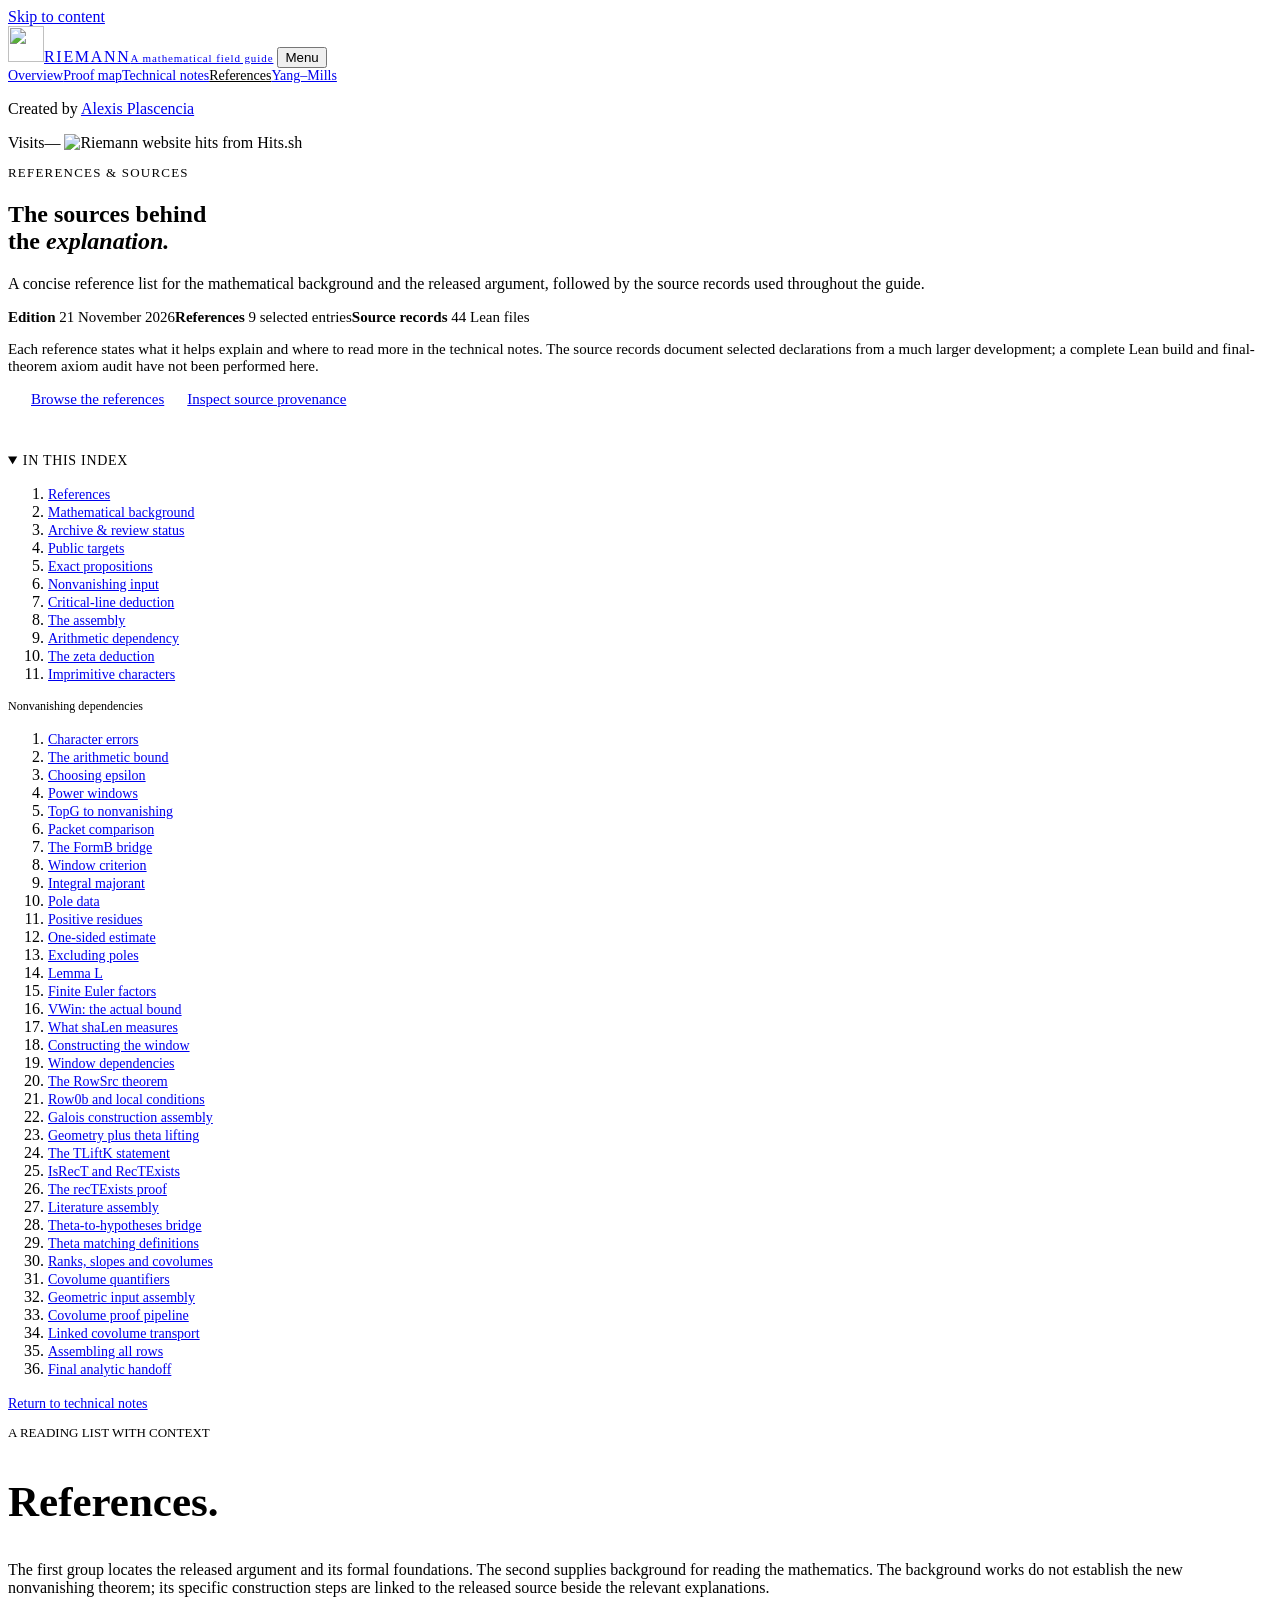
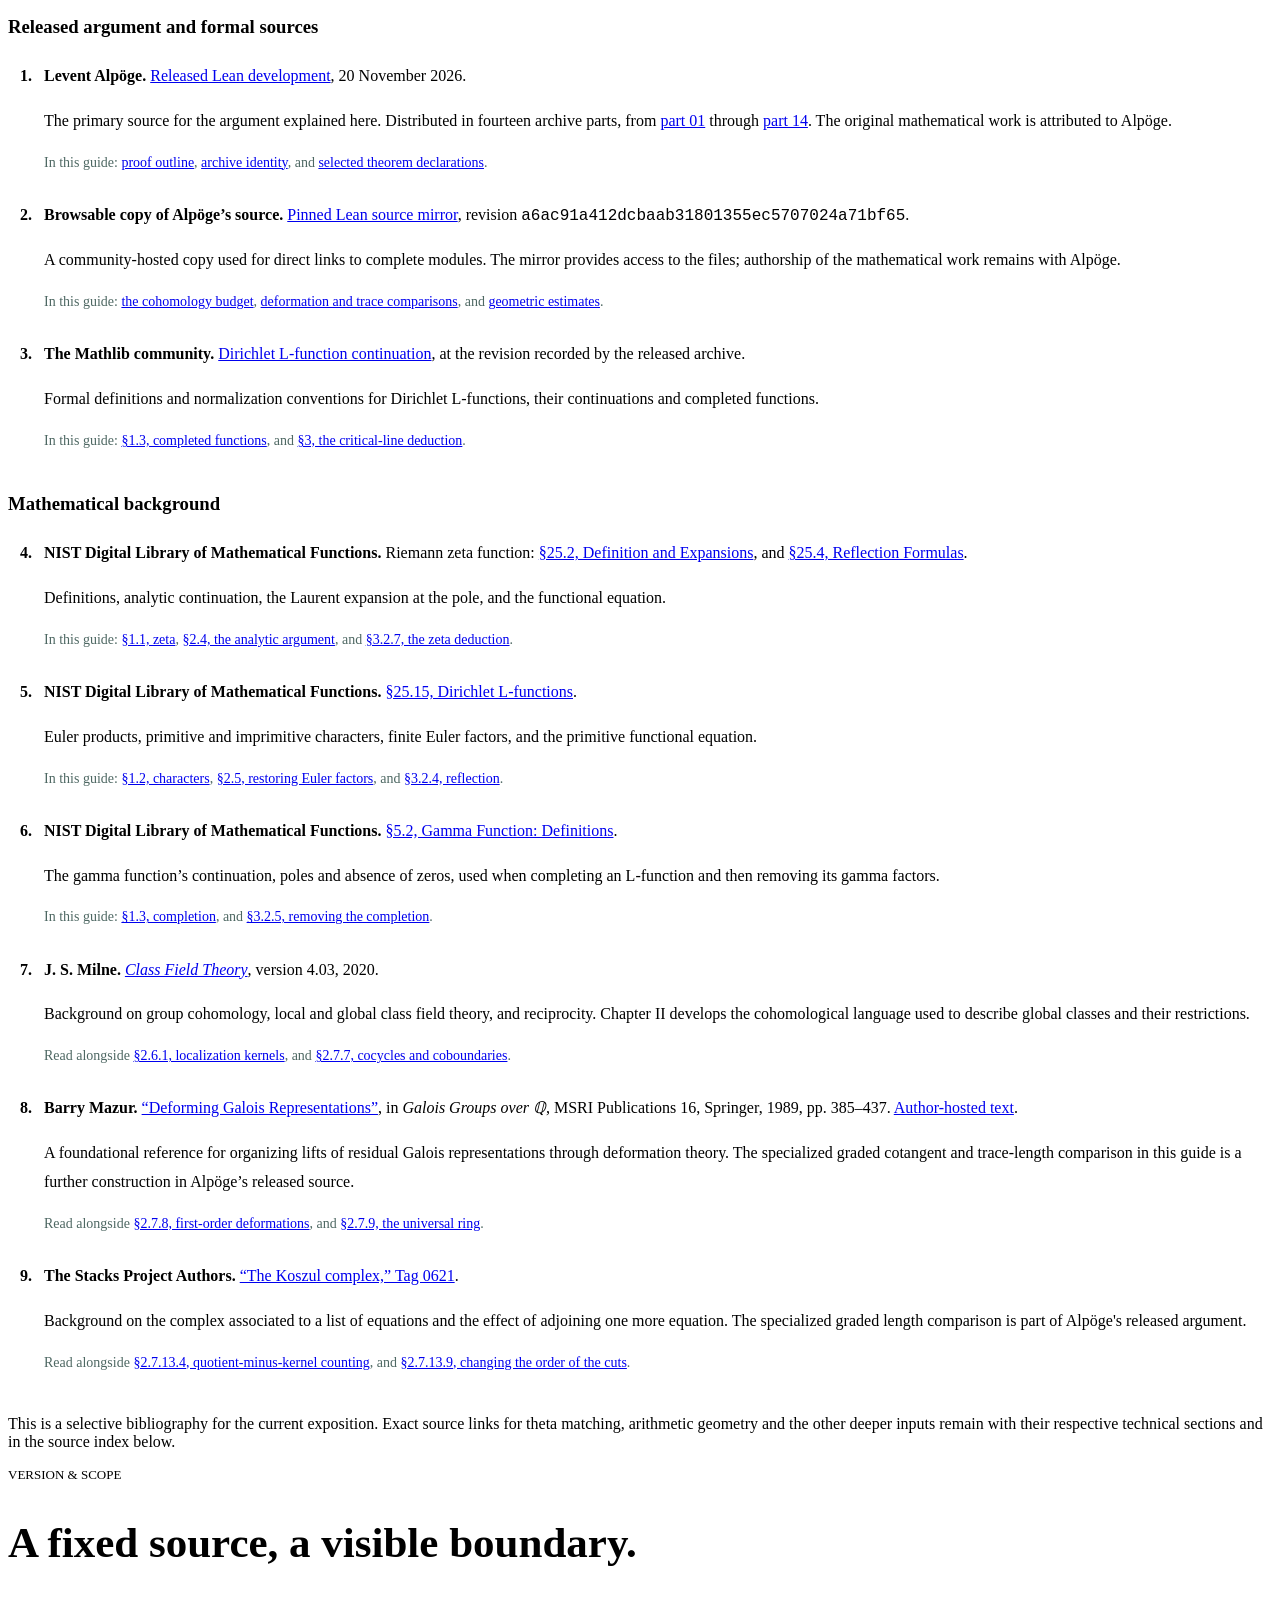
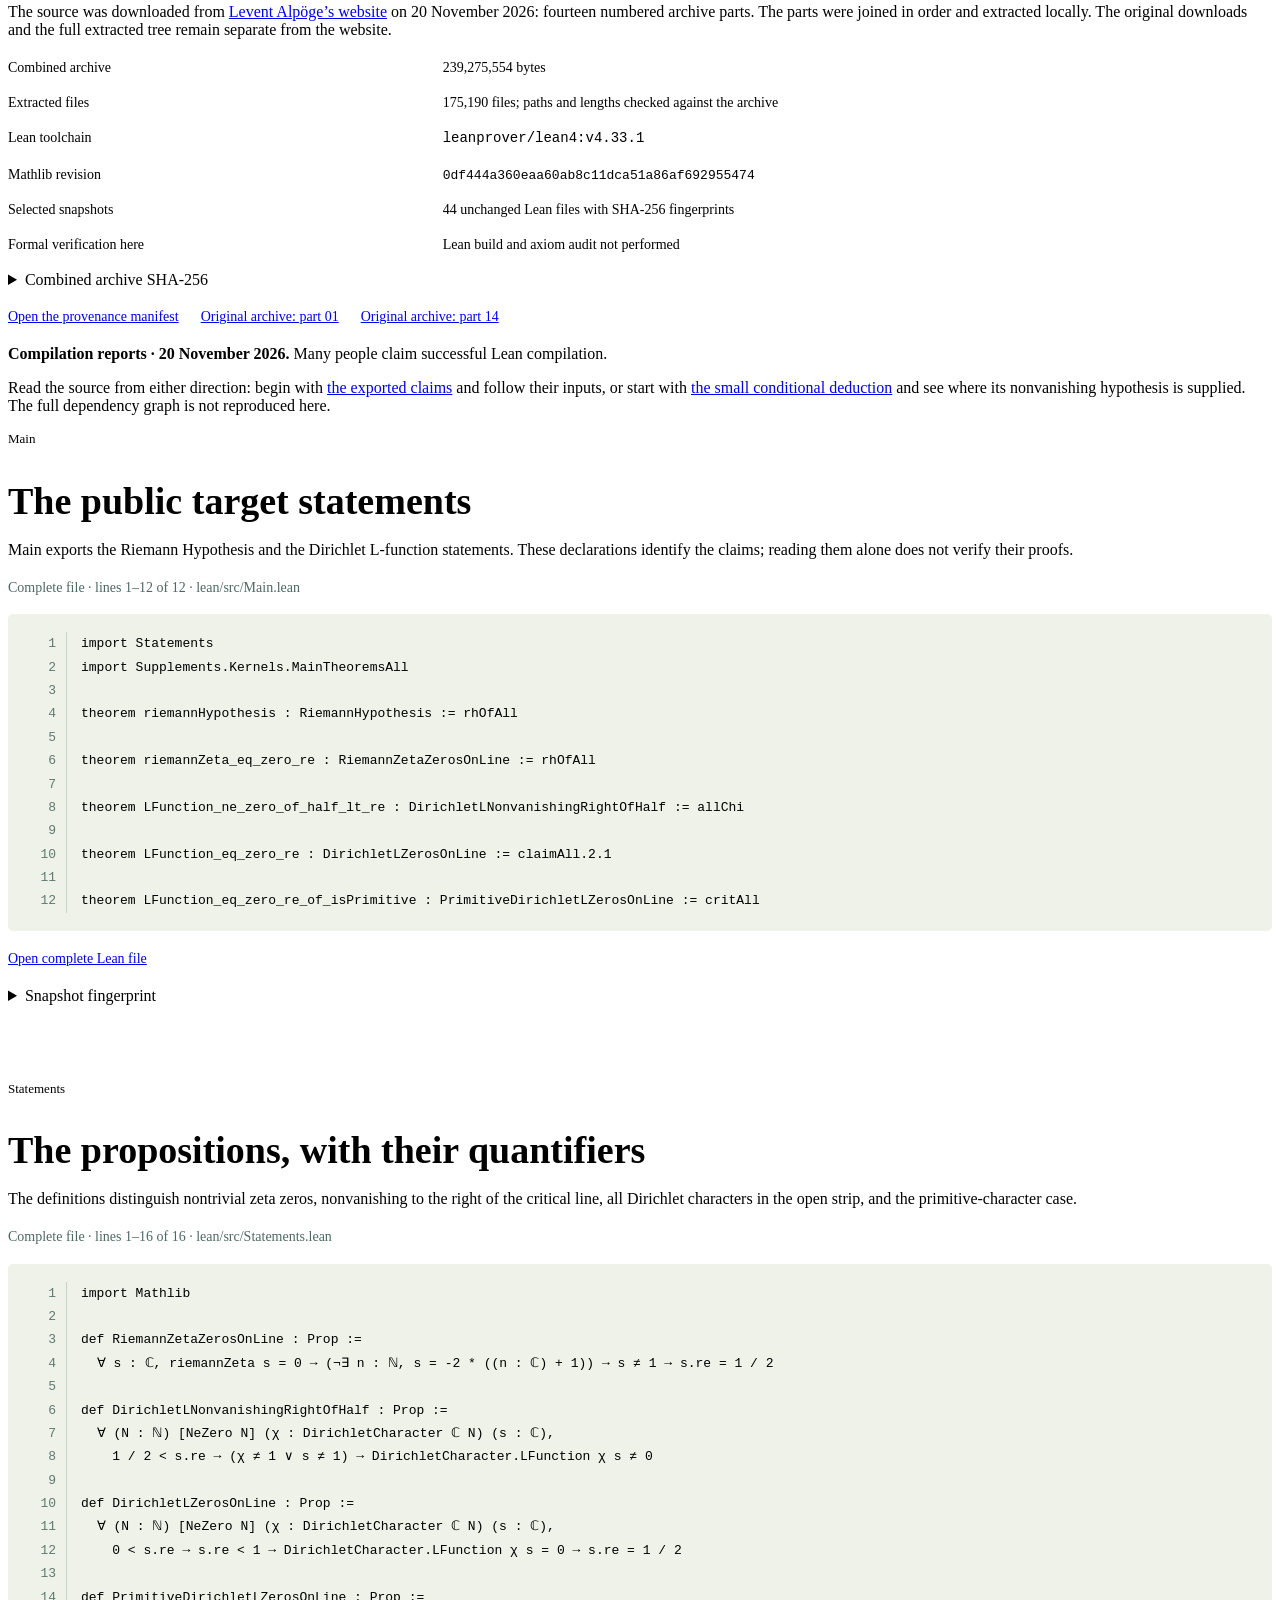
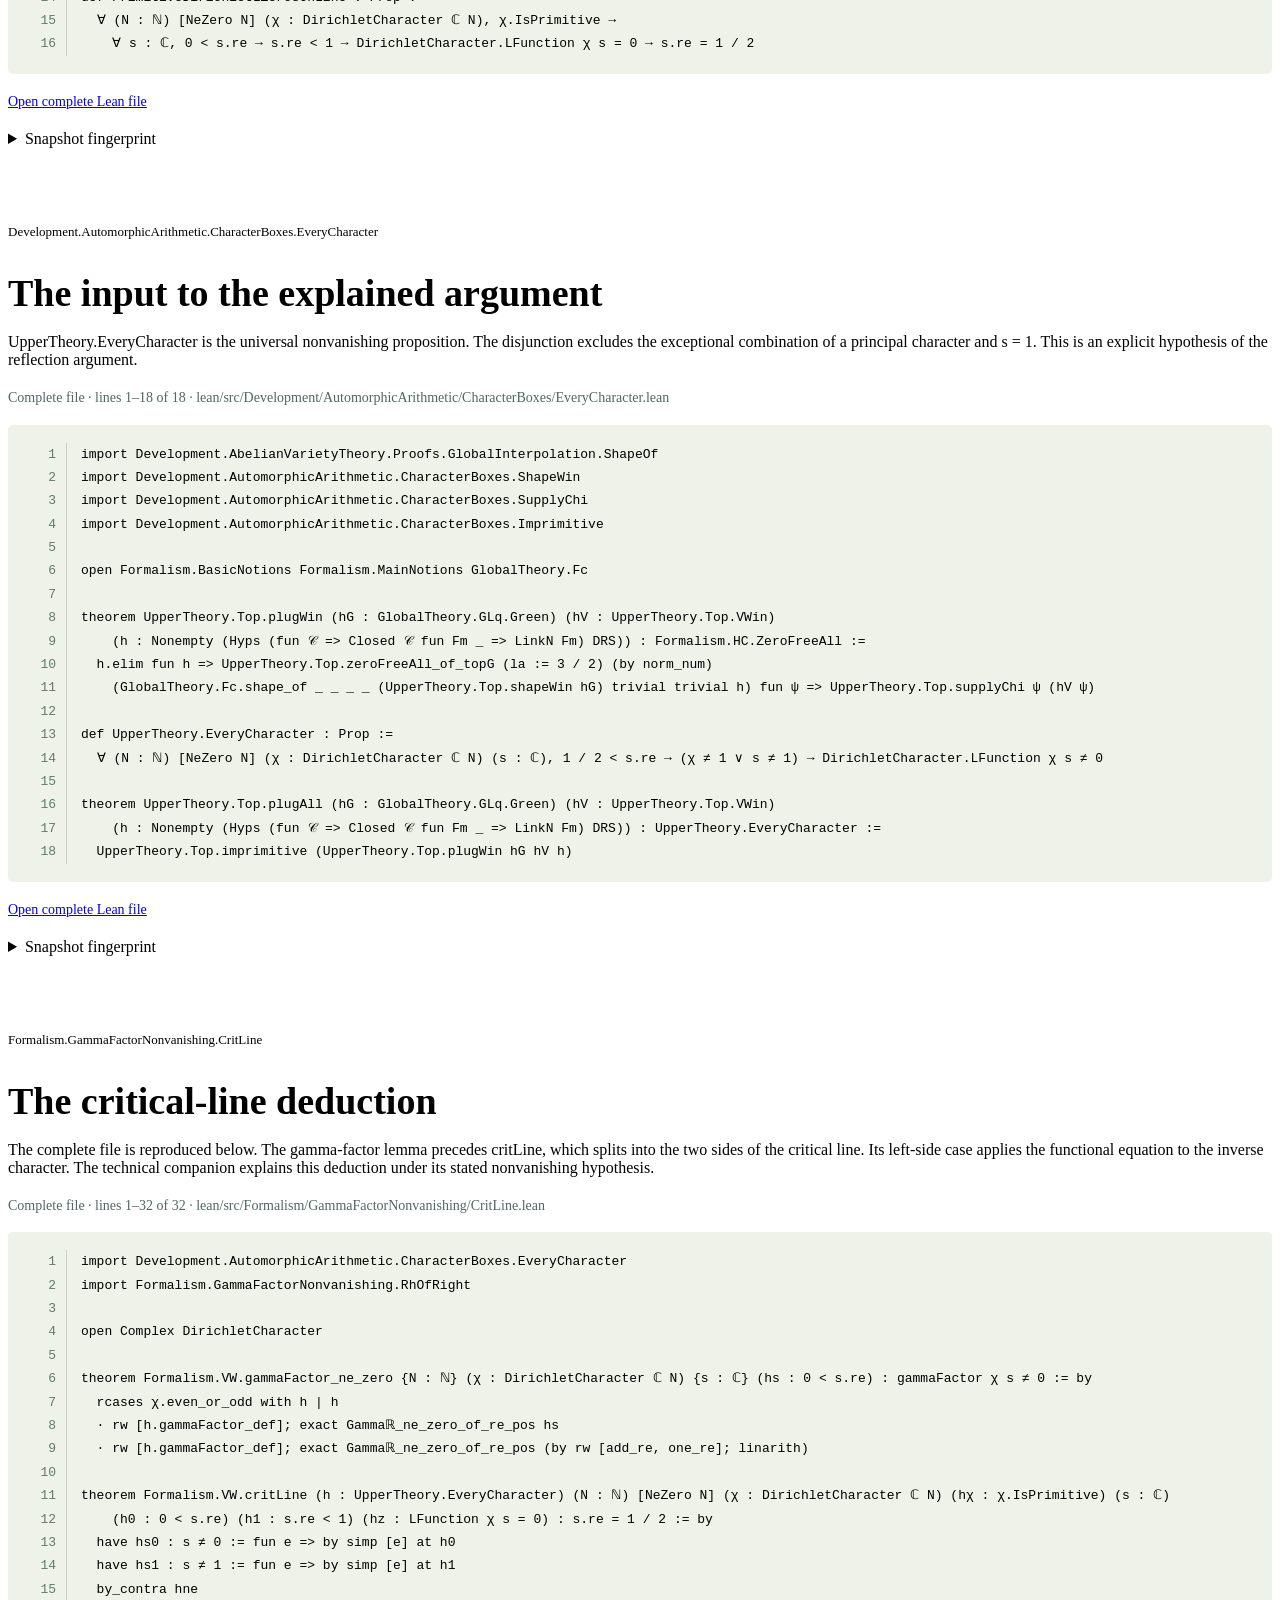
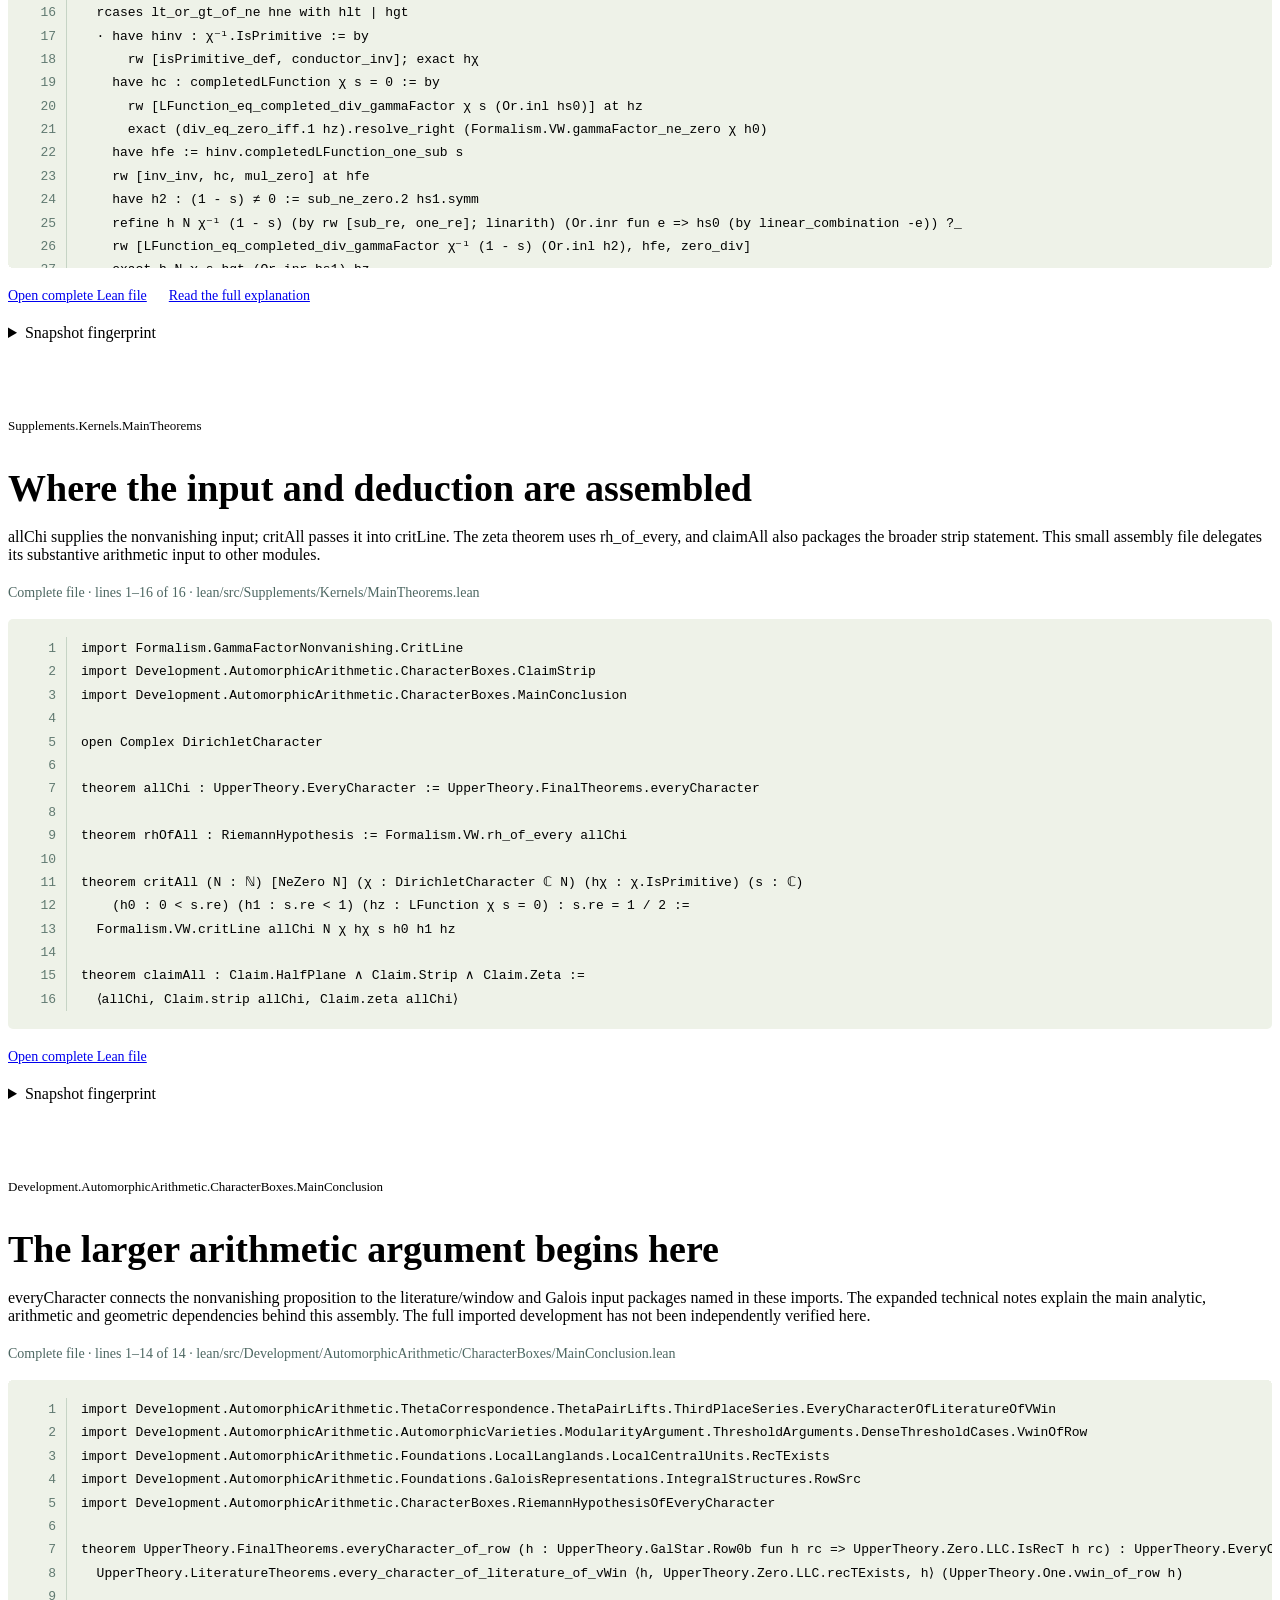
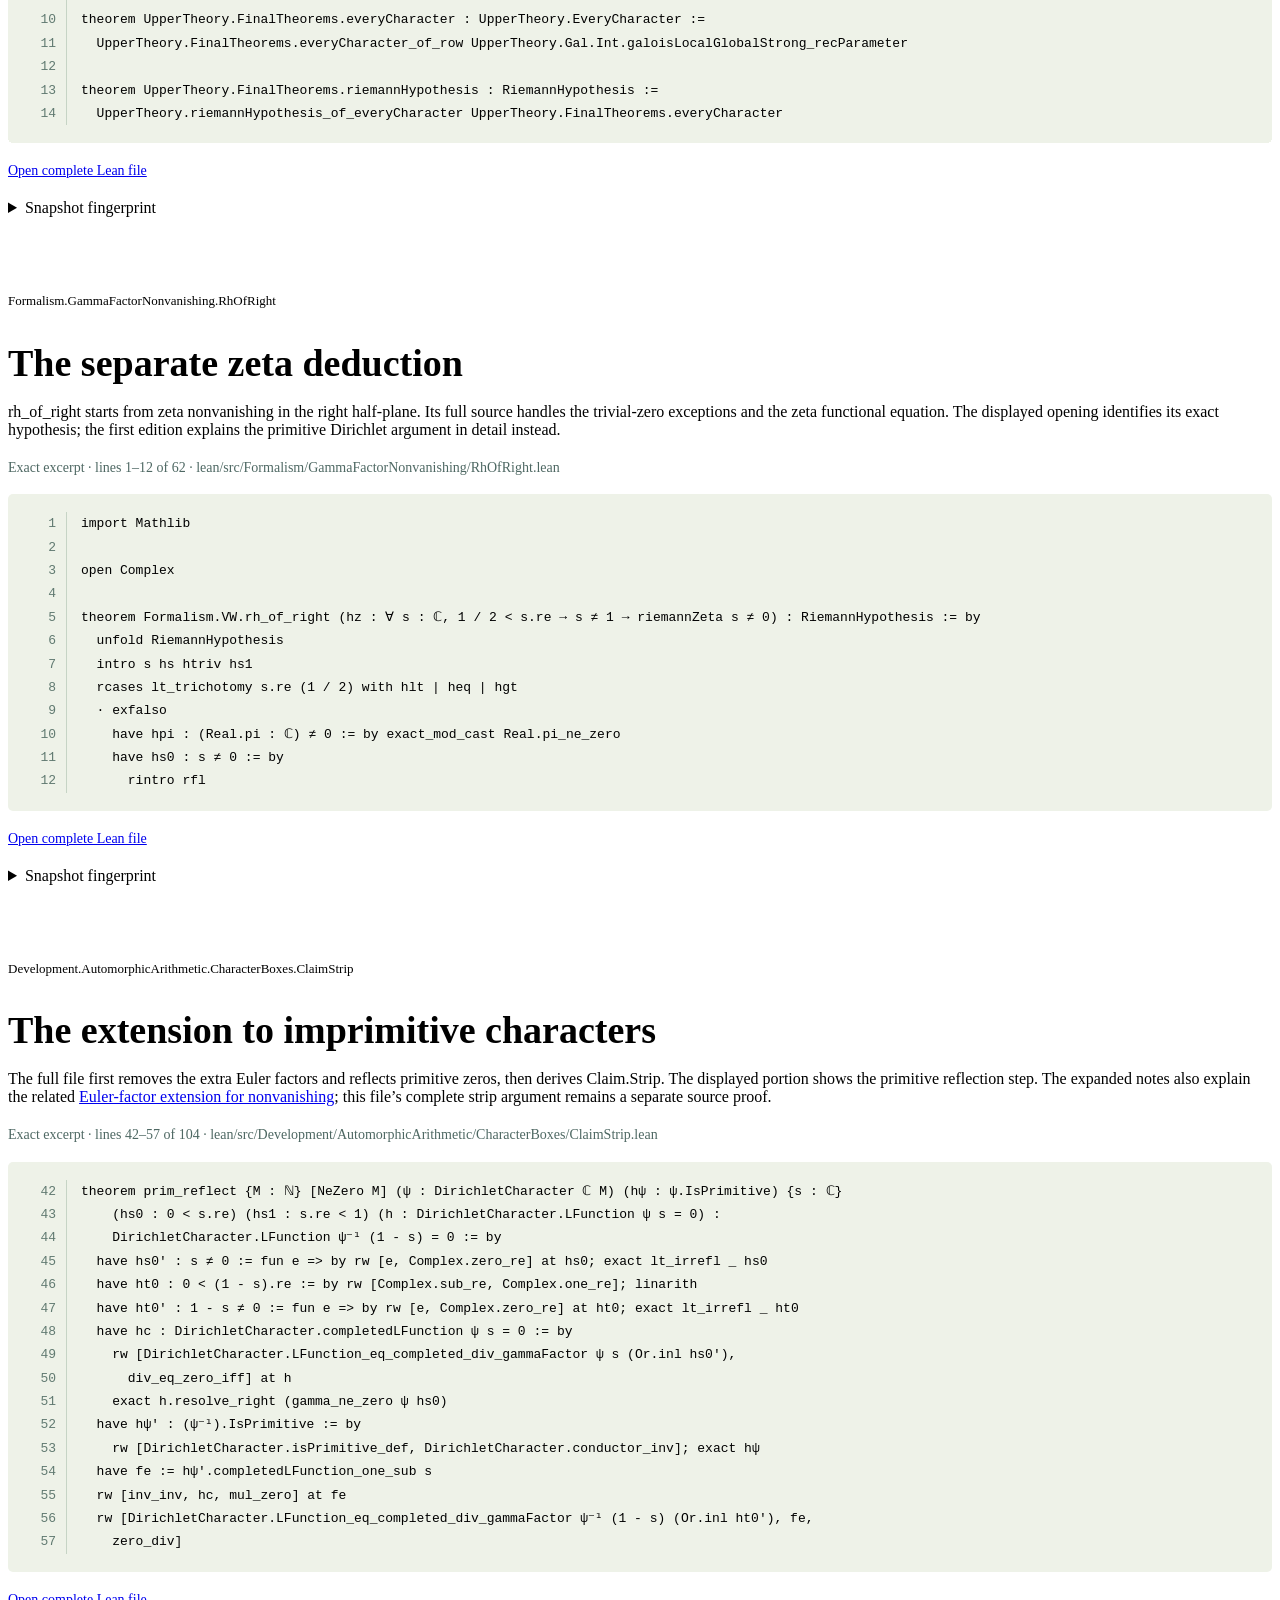
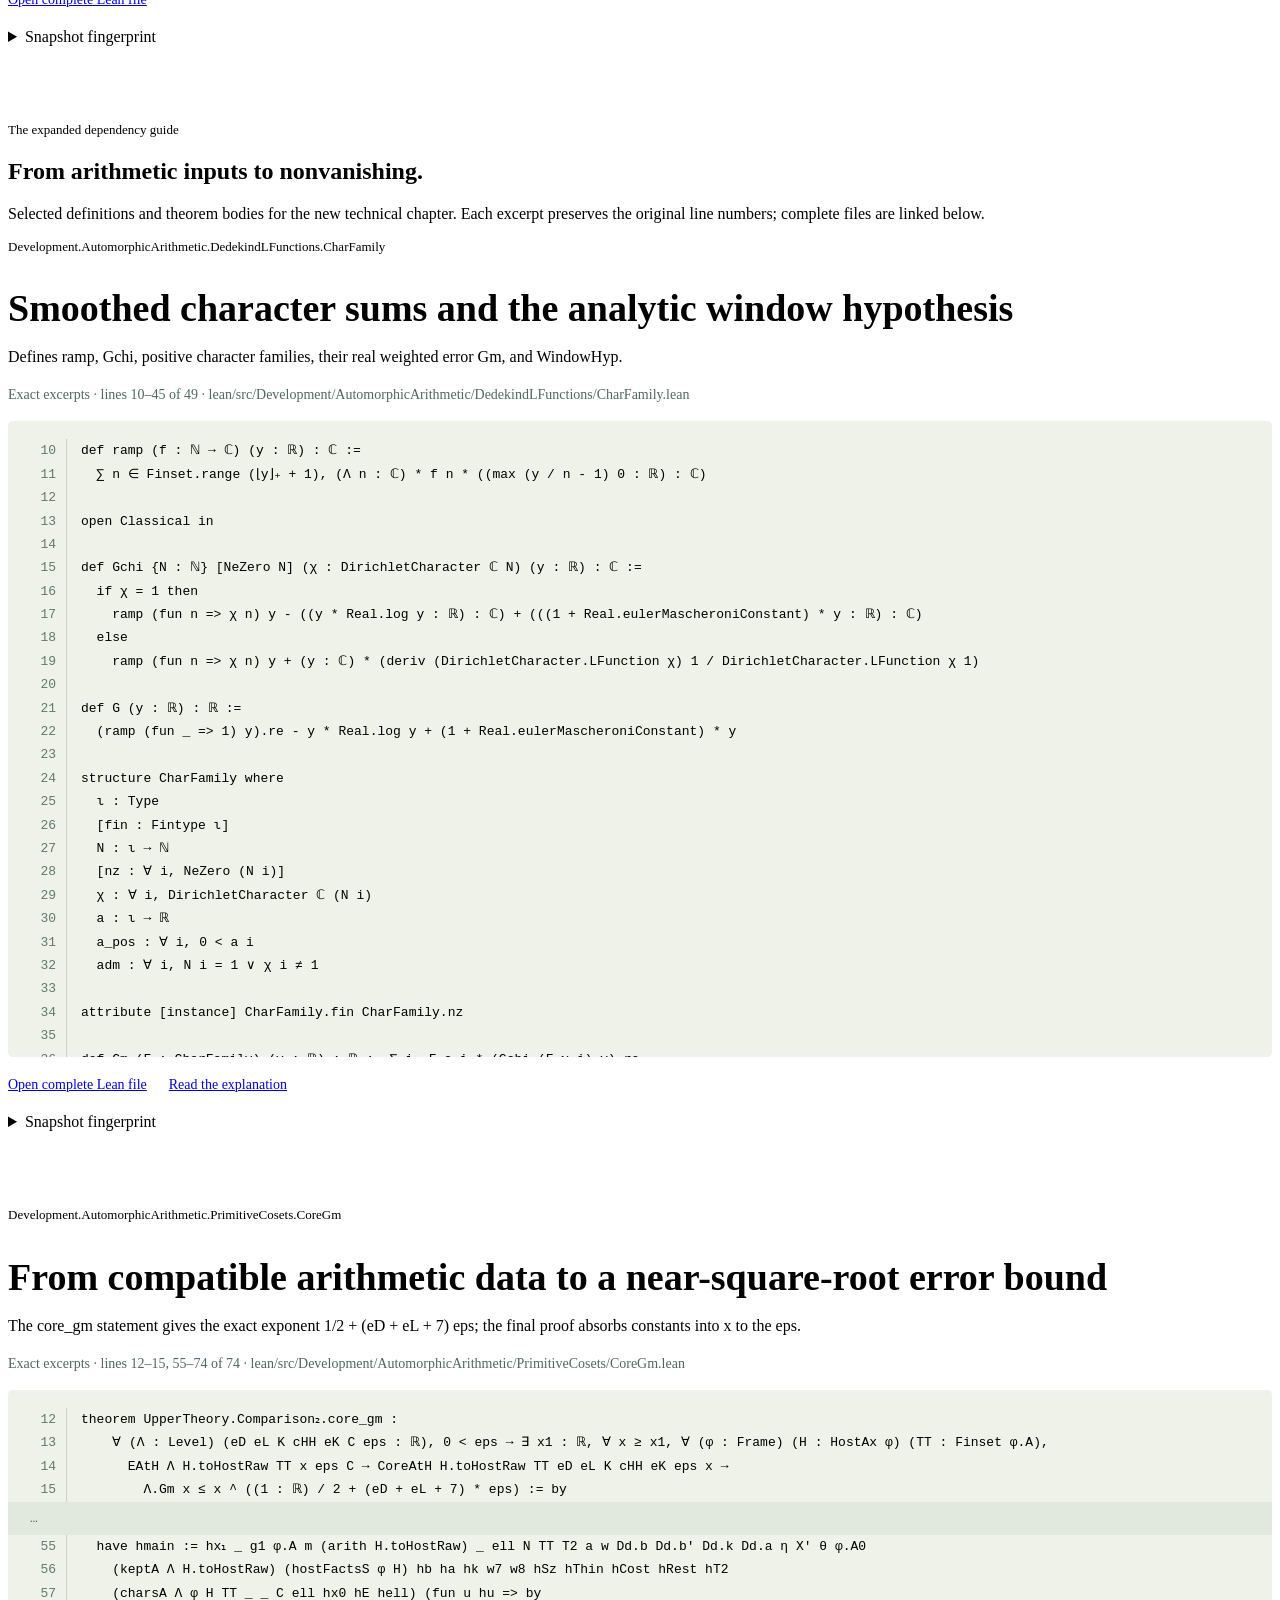
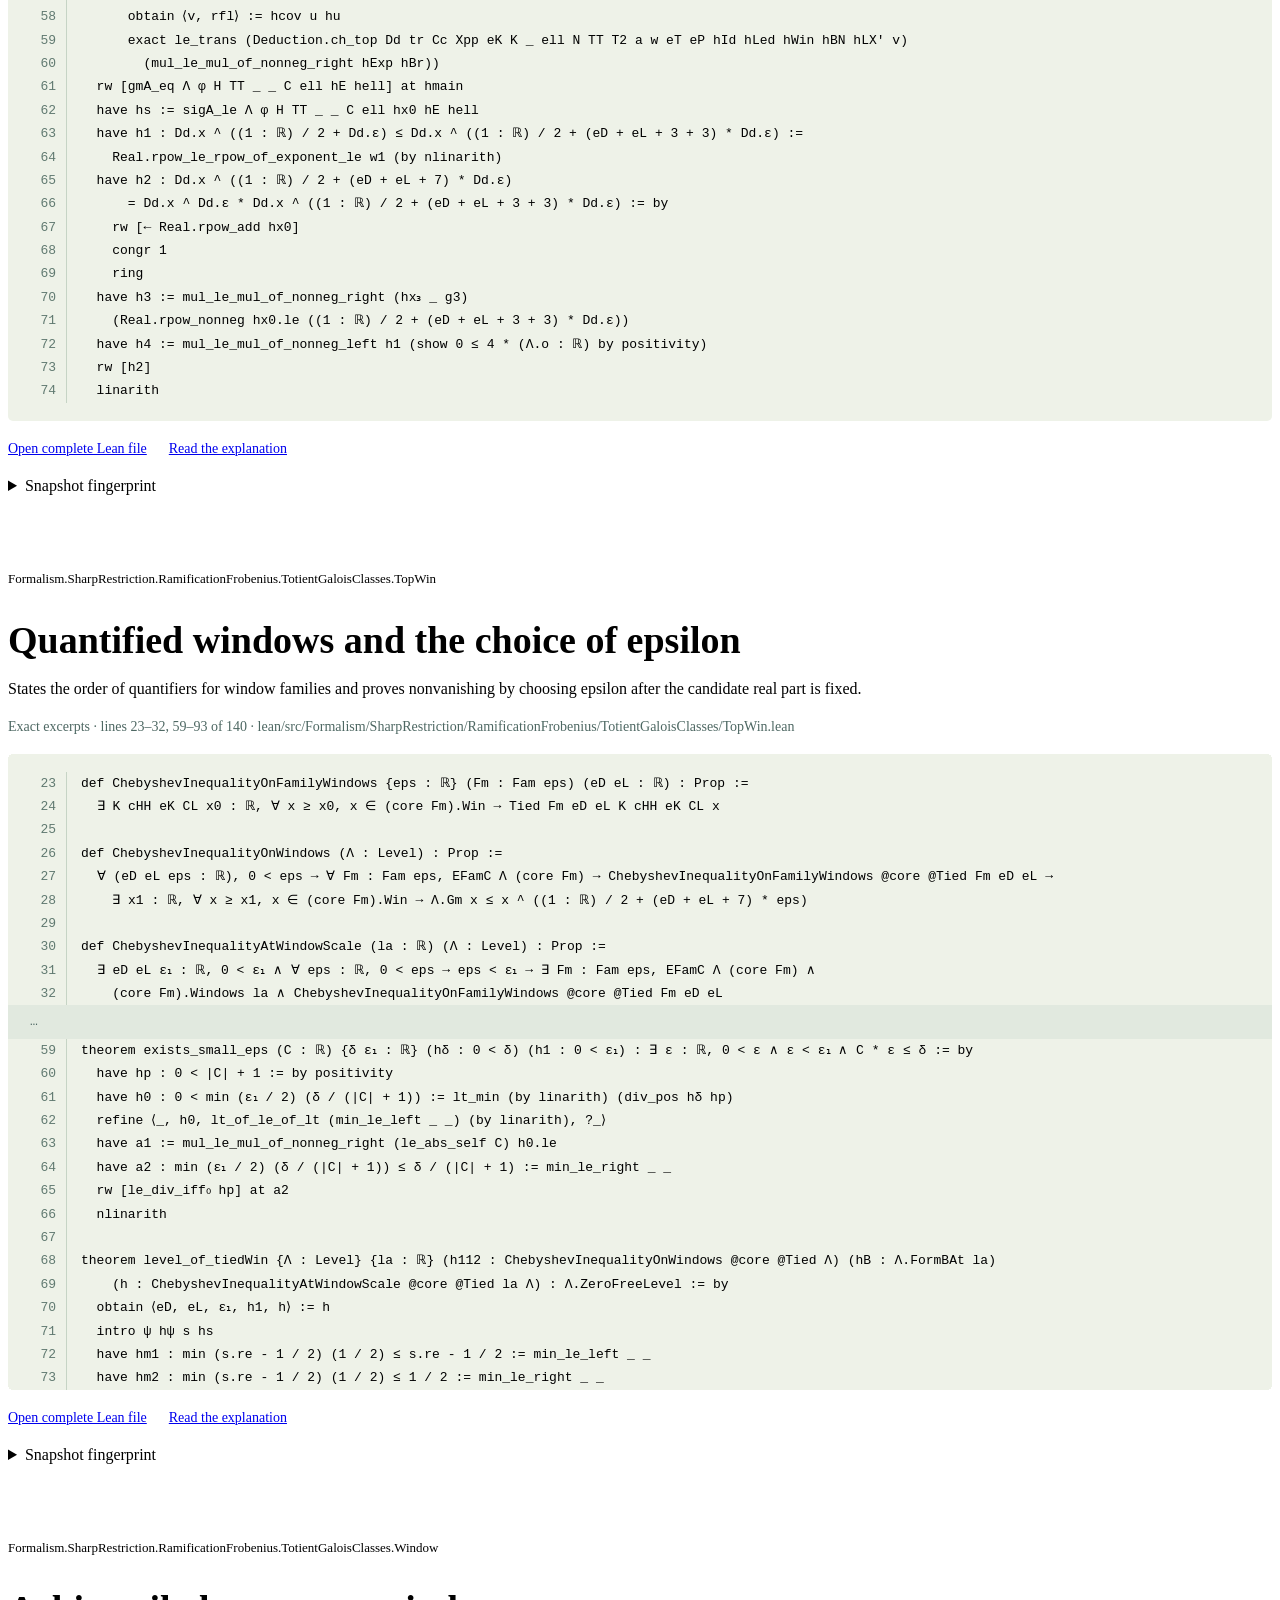
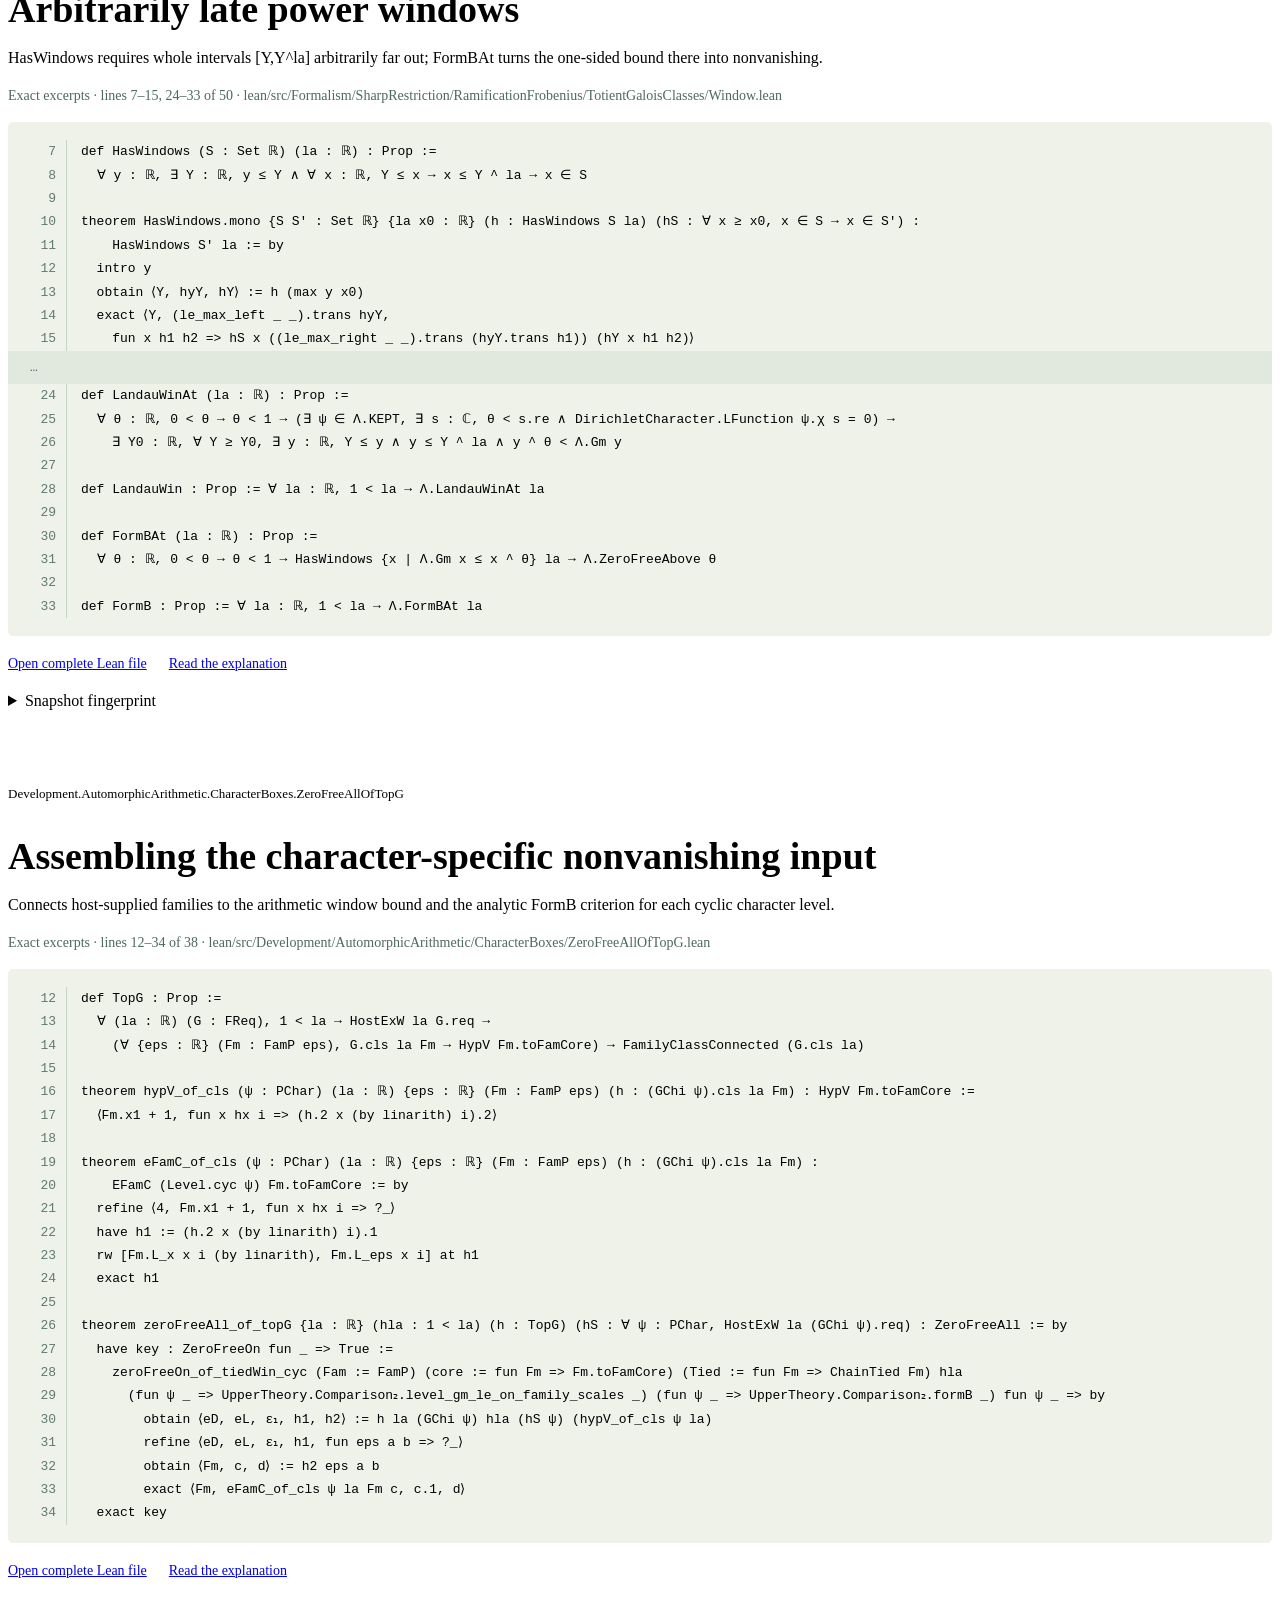
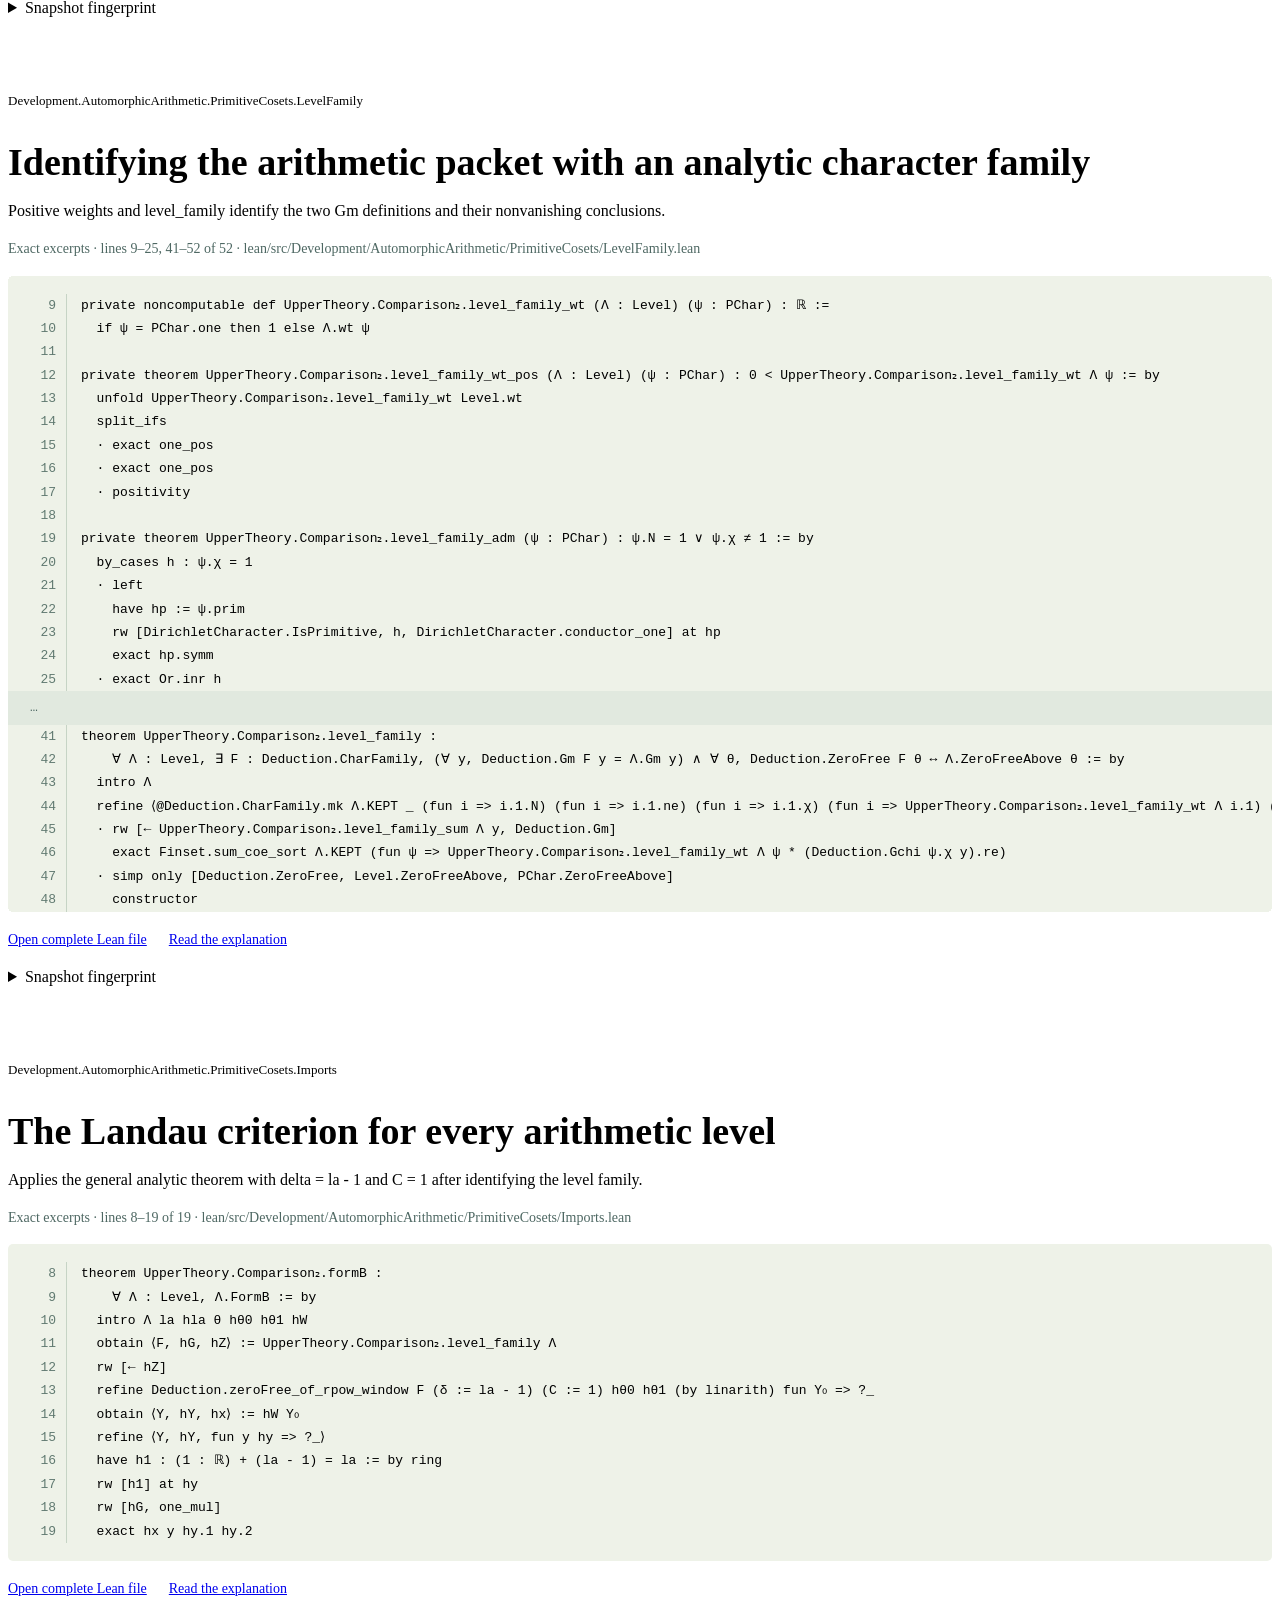
==== commit da5d936b: "Explain the cotangent length bound by trace congruences" ====
--- a/sources.html
+++ b/sources.html
@@ -39,7 +39,7 @@
       <p class="eyebrow">REFERENCES &amp; SOURCES</p>
       <h1 id="sources-title">The sources behind<br>the <em>explanation.</em></h1>
       <p class="technical-lead">A concise reference list for the mathematical background and the released argument, followed by the source records used throughout the guide.</p>
-      <div class="technical-meta"><span><strong>Edition</strong> 21 November 2026</span><span><strong>References</strong> 8 selected entries</span><span><strong>Source records</strong> 44 Lean files</span></div>
+      <div class="technical-meta"><span><strong>Edition</strong> 21 November 2026</span><span><strong>References</strong> 9 selected entries</span><span><strong>Source records</strong> 44 Lean files</span></div>
       <p class="technical-scope">Each reference states what it helps explain and where to read more in the technical notes. The source records document selected declarations from a much larger development; a complete Lean build and final-theorem axiom audit have not been performed here.</p>
       <div class="technical-hero-actions"><a class="button button-dark" href="#references">Browse the references</a><a href="#provenance">Inspect source provenance</a></div>
     </section>
@@ -145,6 +145,11 @@
               <p><strong>Barry Mazur.</strong> <a href="https://link.springer.com/chapter/10.1007/978-1-4613-9649-9_7">“Deforming Galois Representations”</a>, in <em>Galois Groups over ℚ</em>, MSRI Publications 16, Springer, 1989, pp. 385–437. <a href="https://bpb-us-e1.wpmucdn.com/sites.harvard.edu/dist/a/189/files/2023/01/Deforming-Galois-Representations.pdf">Author-hosted text</a>.</p>
               <p>A foundational reference for organizing lifts of residual Galois representations through deformation theory. The specialized graded cotangent and trace-length comparison in this guide is a further construction in Alpöge’s released source.</p>
               <p class="reference-use">Read alongside <a href="technical.html#galois-infinitesimal">§2.7.8, first-order deformations</a>, and <a href="technical.html#galois-deformation-ring">§2.7.9, the universal ring</a>.</p>
+            </li>
+            <li id="ref-koszul">
+              <p><strong>The Stacks Project Authors.</strong> <a href="https://stacks.math.columbia.edu/tag/0621">“The Koszul complex,” Tag 0621</a>.</p>
+              <p>Background on the complex associated to a list of equations and the effect of adjoining one more equation. The specialized graded length comparison is part of Alpöge's released argument.</p>
+              <p class="reference-use">Read alongside <a href="technical.html#trace-euler">§2.7.13.4, quotient-minus-kernel counting</a>, and <a href="technical.html#trace-reorder">§2.7.13.9, changing the order of the cuts</a>.</p>
             </li>
           </ol>
           <p>This is a selective bibliography for the current exposition. Exact source links for theta matching, arithmetic geometry and the other deeper inputs remain with their respective technical sections and in the source index below.</p>
--- a/assets/site.css
+++ b/assets/site.css
@@ -48,6 +48,7 @@
 .landau-step-nav li{margin:0;padding-left:3px;font-size:15px;line-height:1.6}
 .landau-step-nav li::marker{color:var(--teal)}
 .landau-step-nav a{text-underline-offset:4px}
+.technical-numbered .trace-step-nav a{grid-template-columns:5.6em minmax(0,1fr)}
 .landau-figure{margin:30px 0;border:1px solid var(--line);border-radius:4px;background:#f2f5ed;padding:18px 20px}
 .landau-figure svg{display:block;width:100%;height:auto;max-width:680px;margin:auto}
 .landau-figure svg text{font:20px var(--sans)}
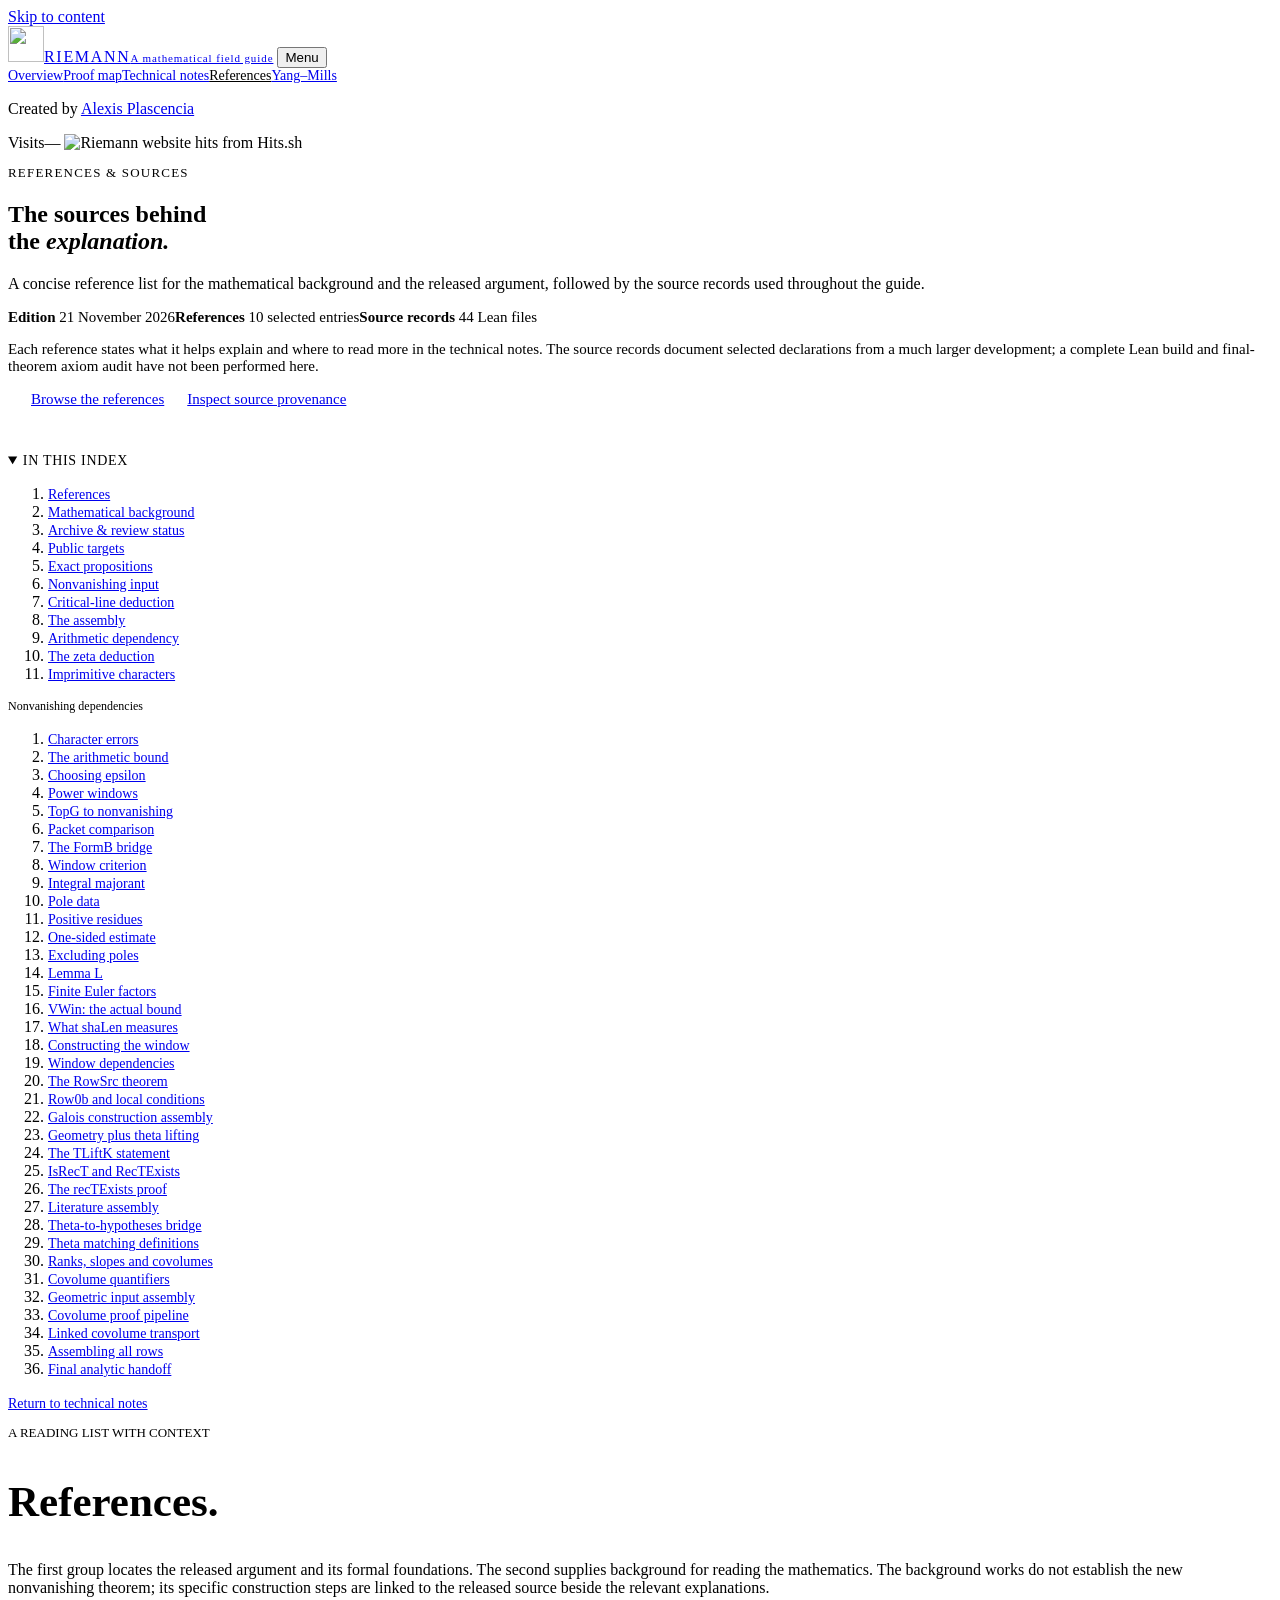
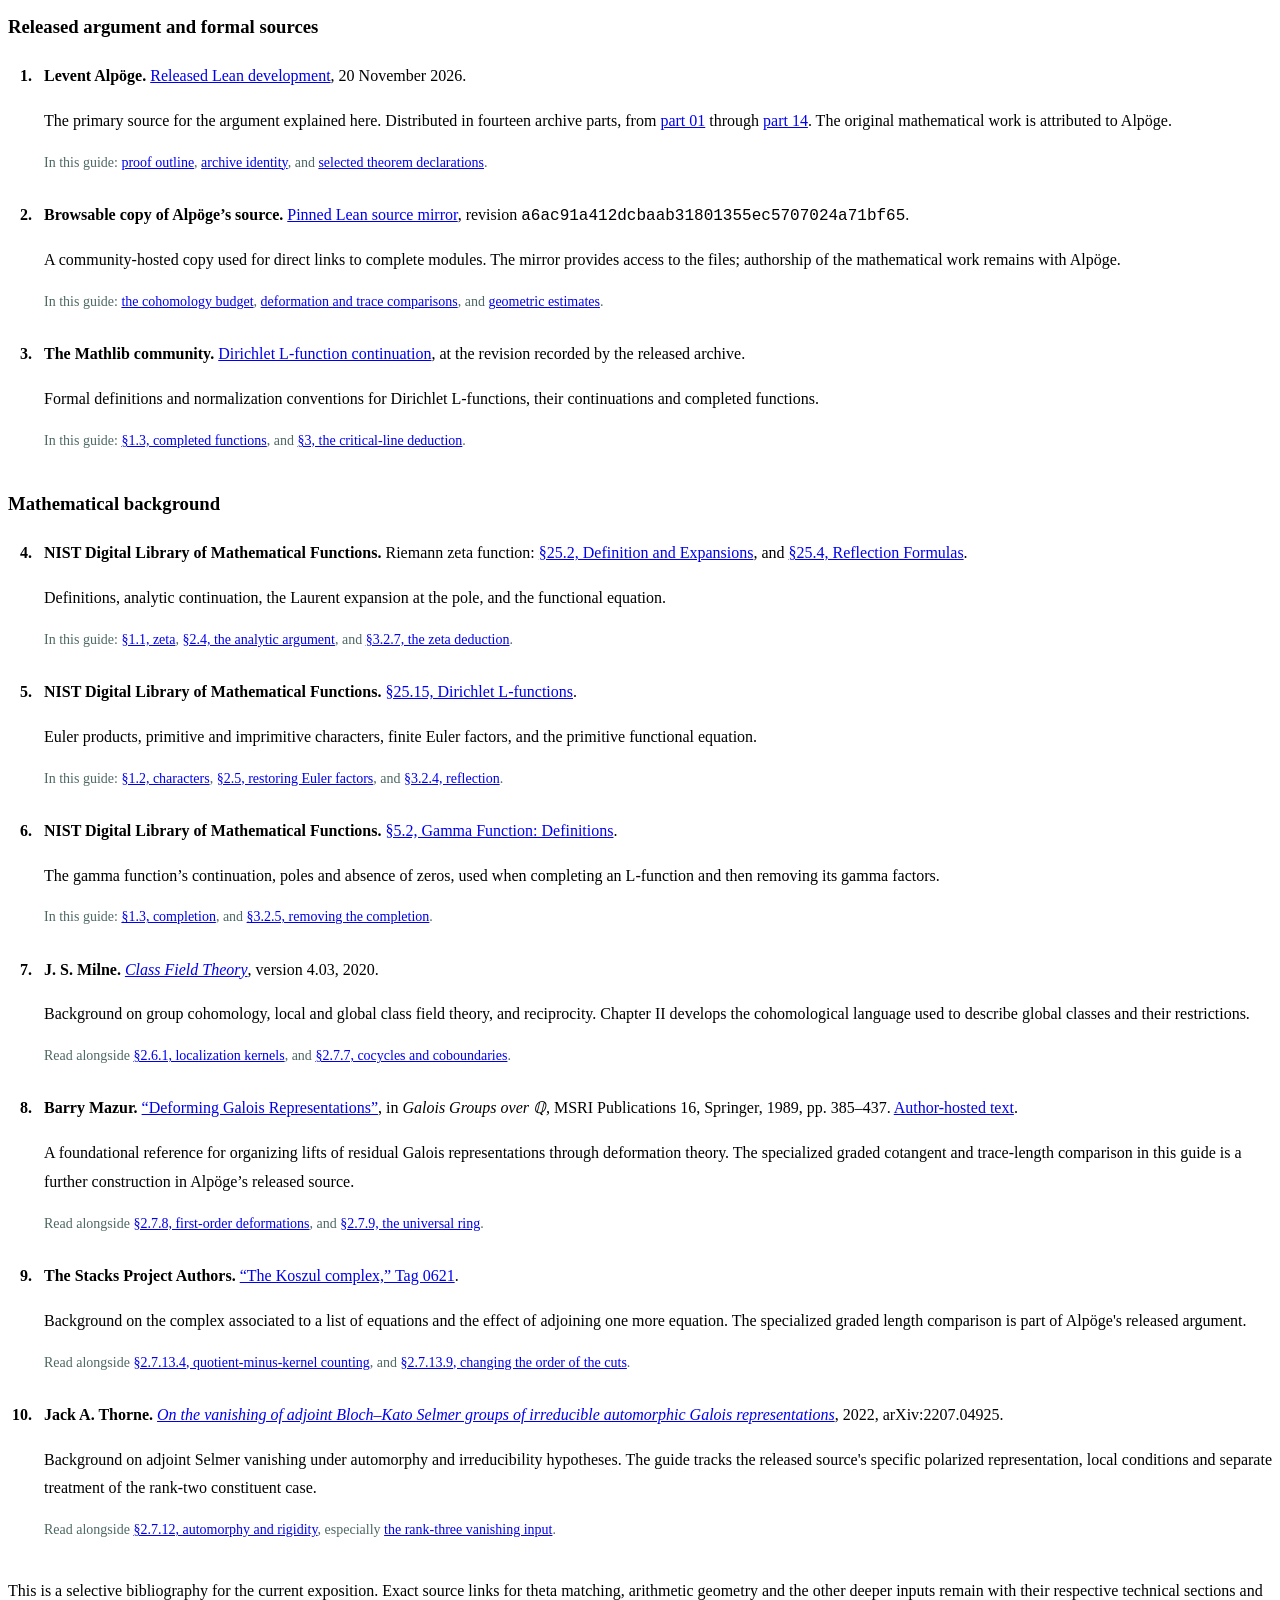
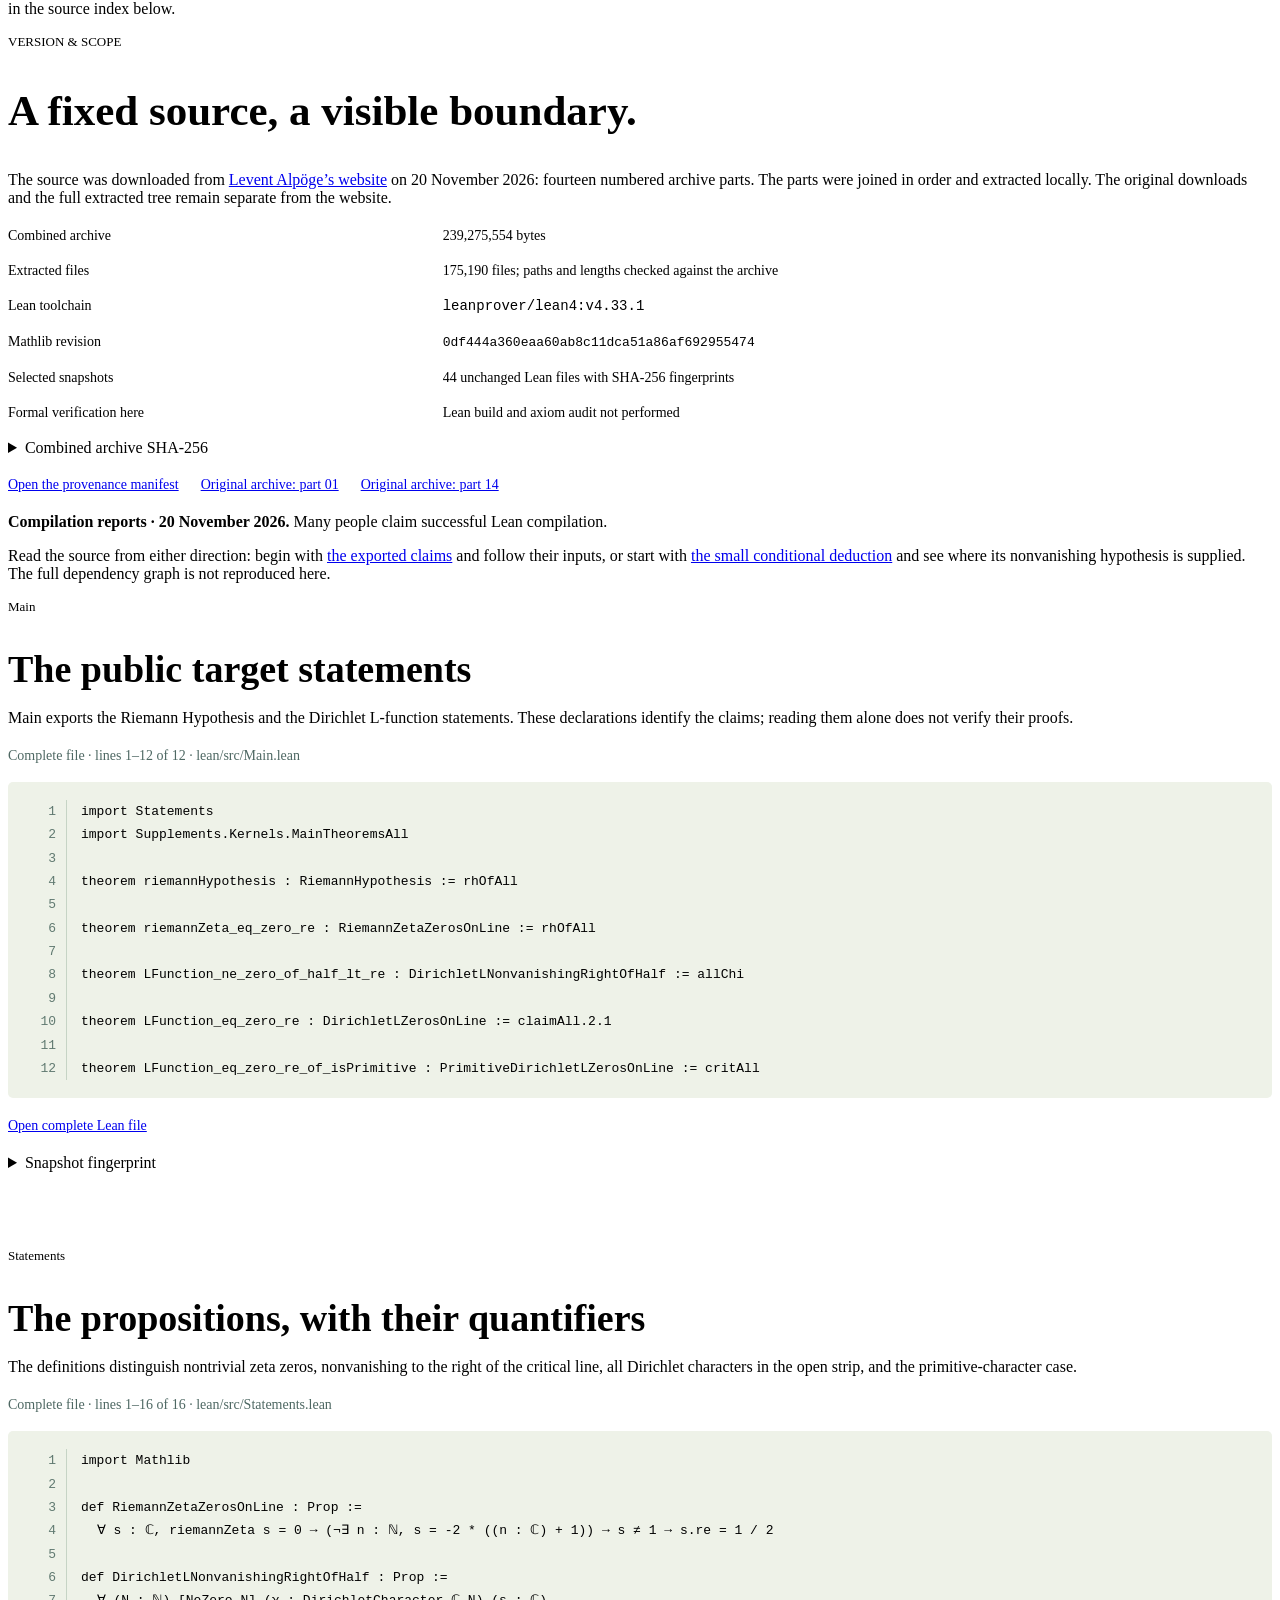
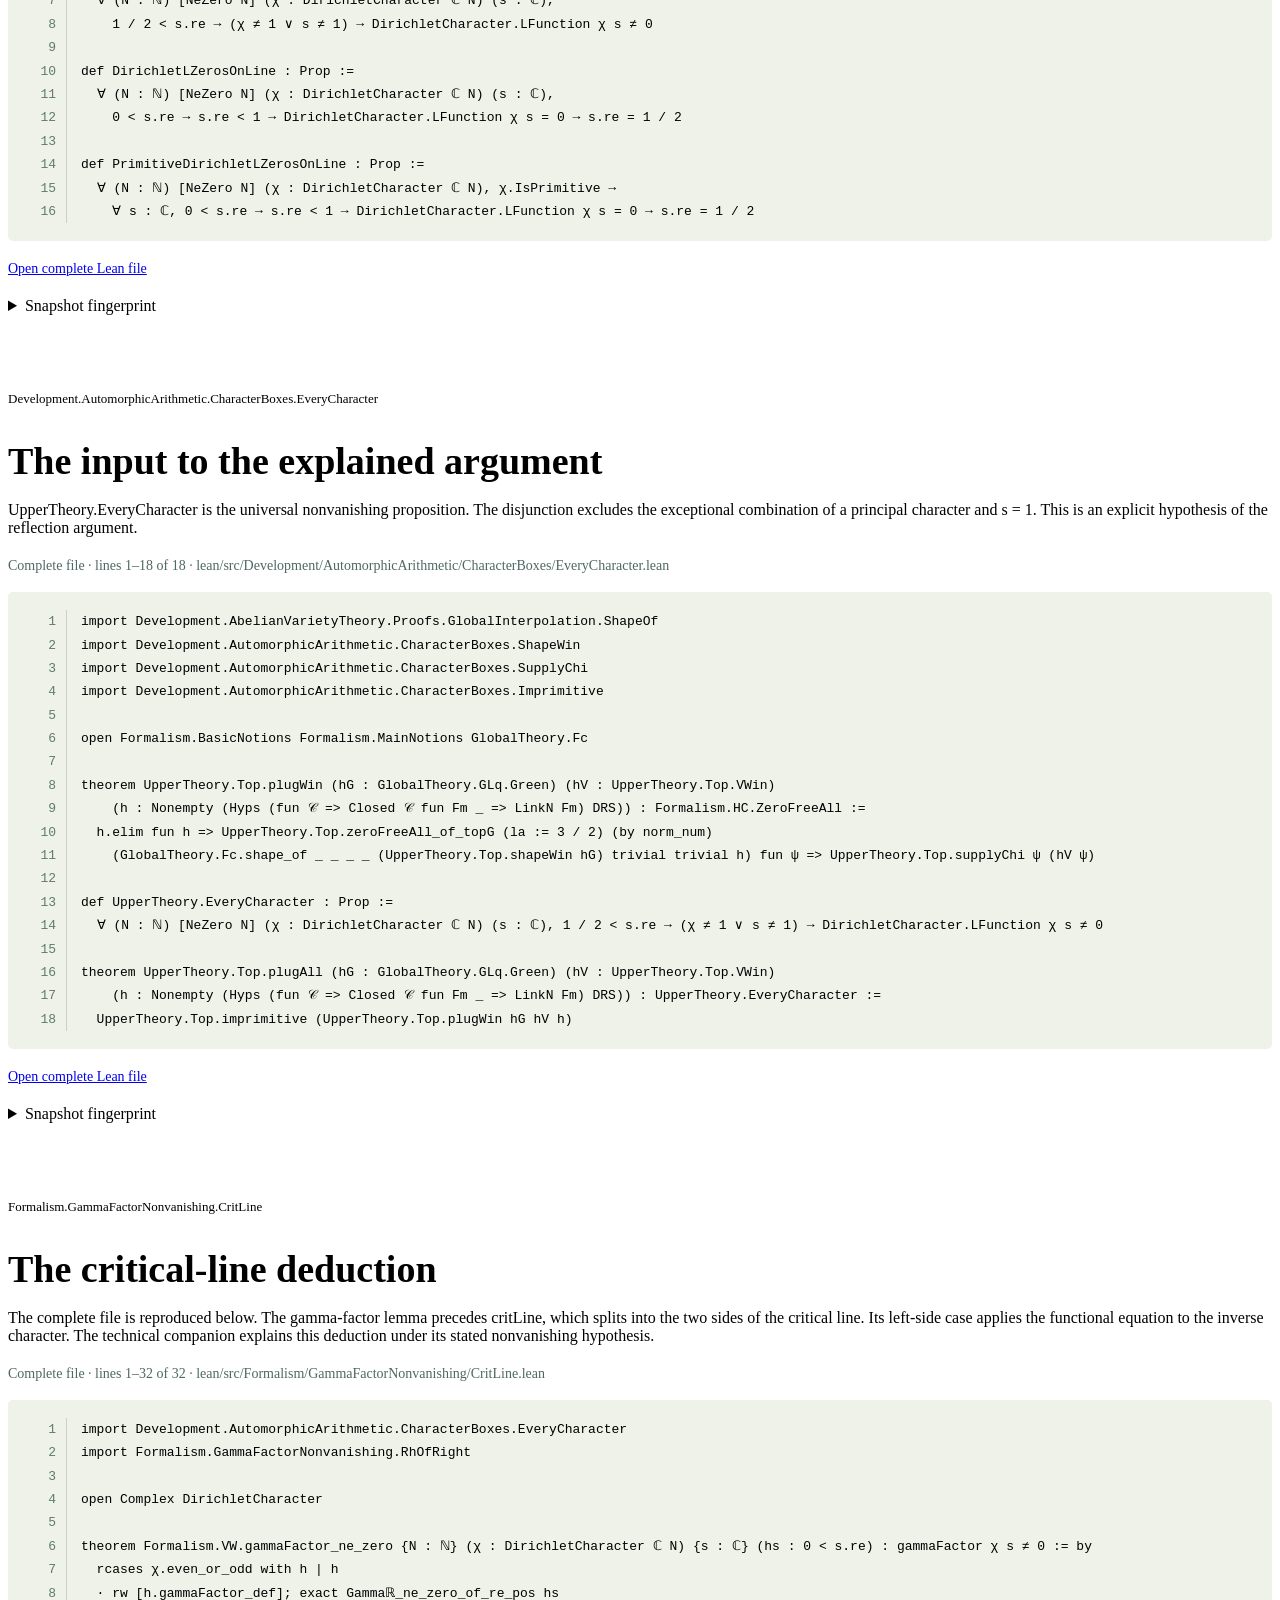
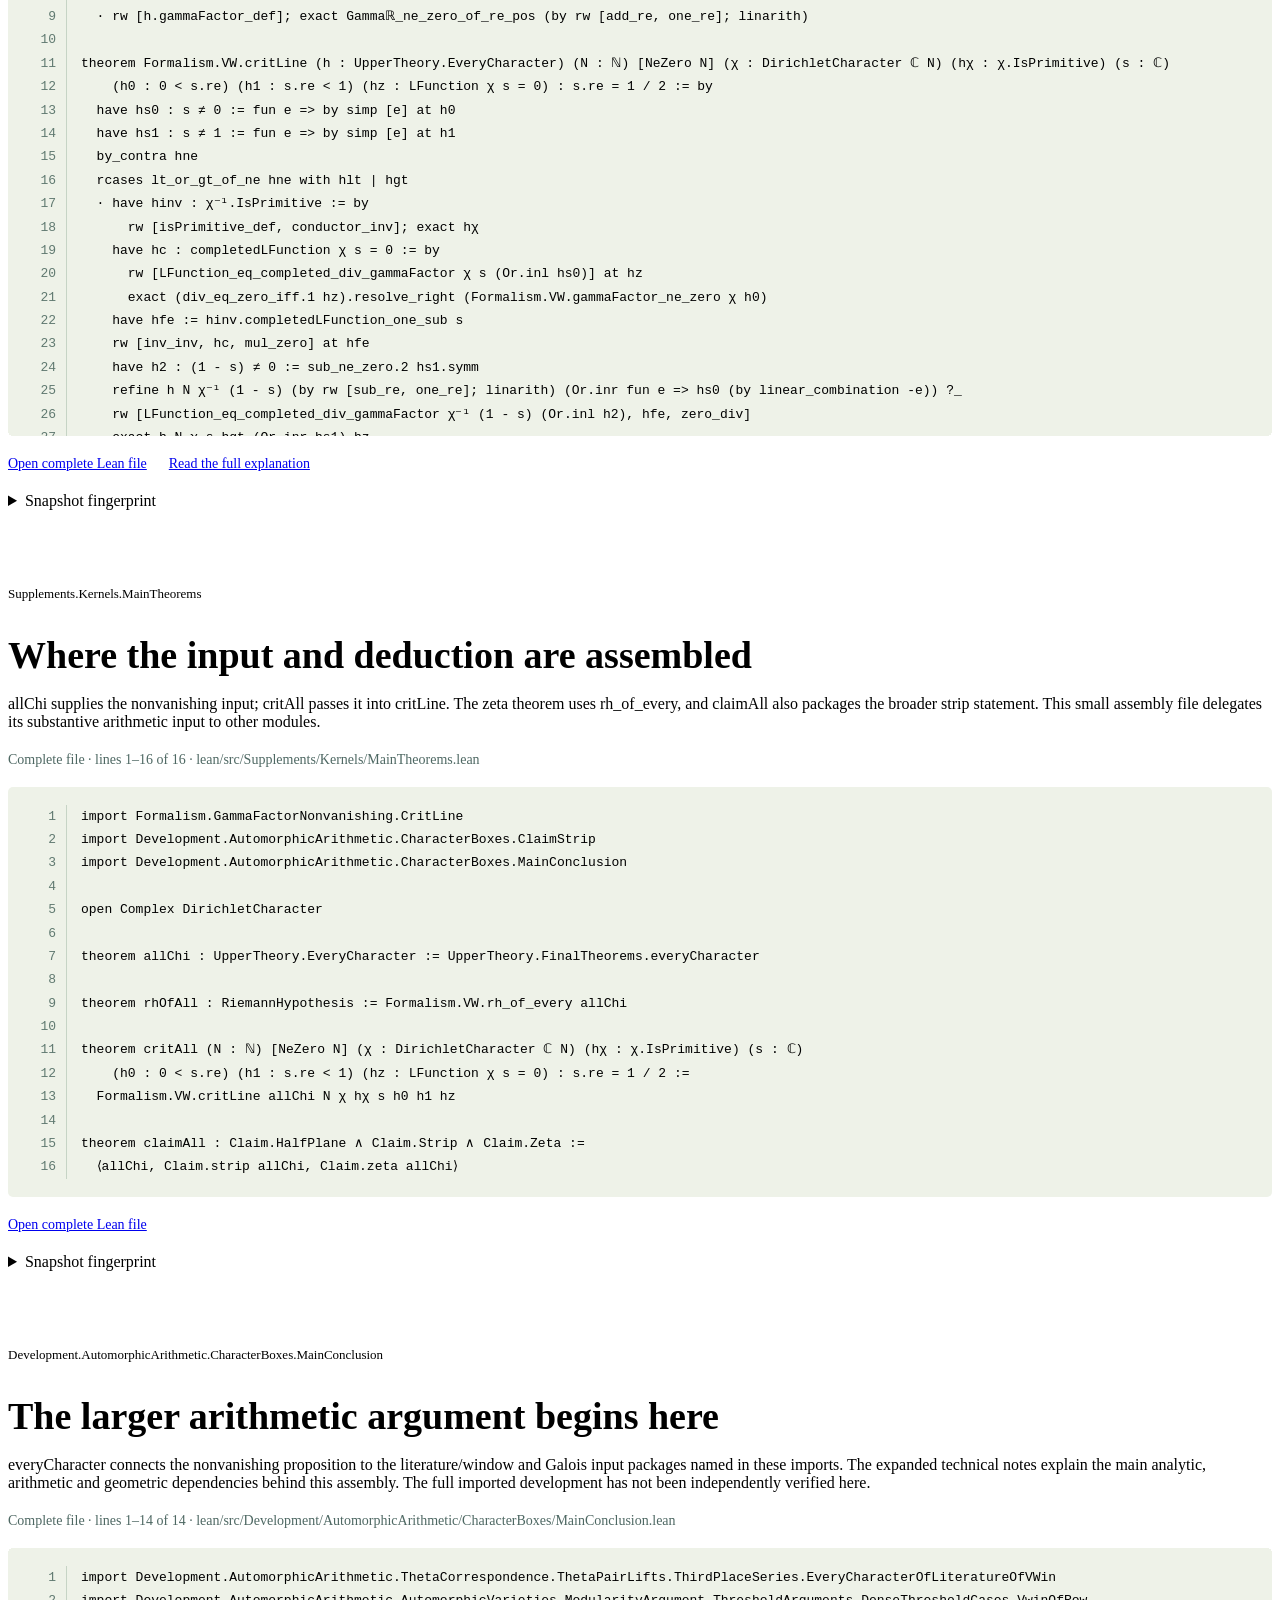
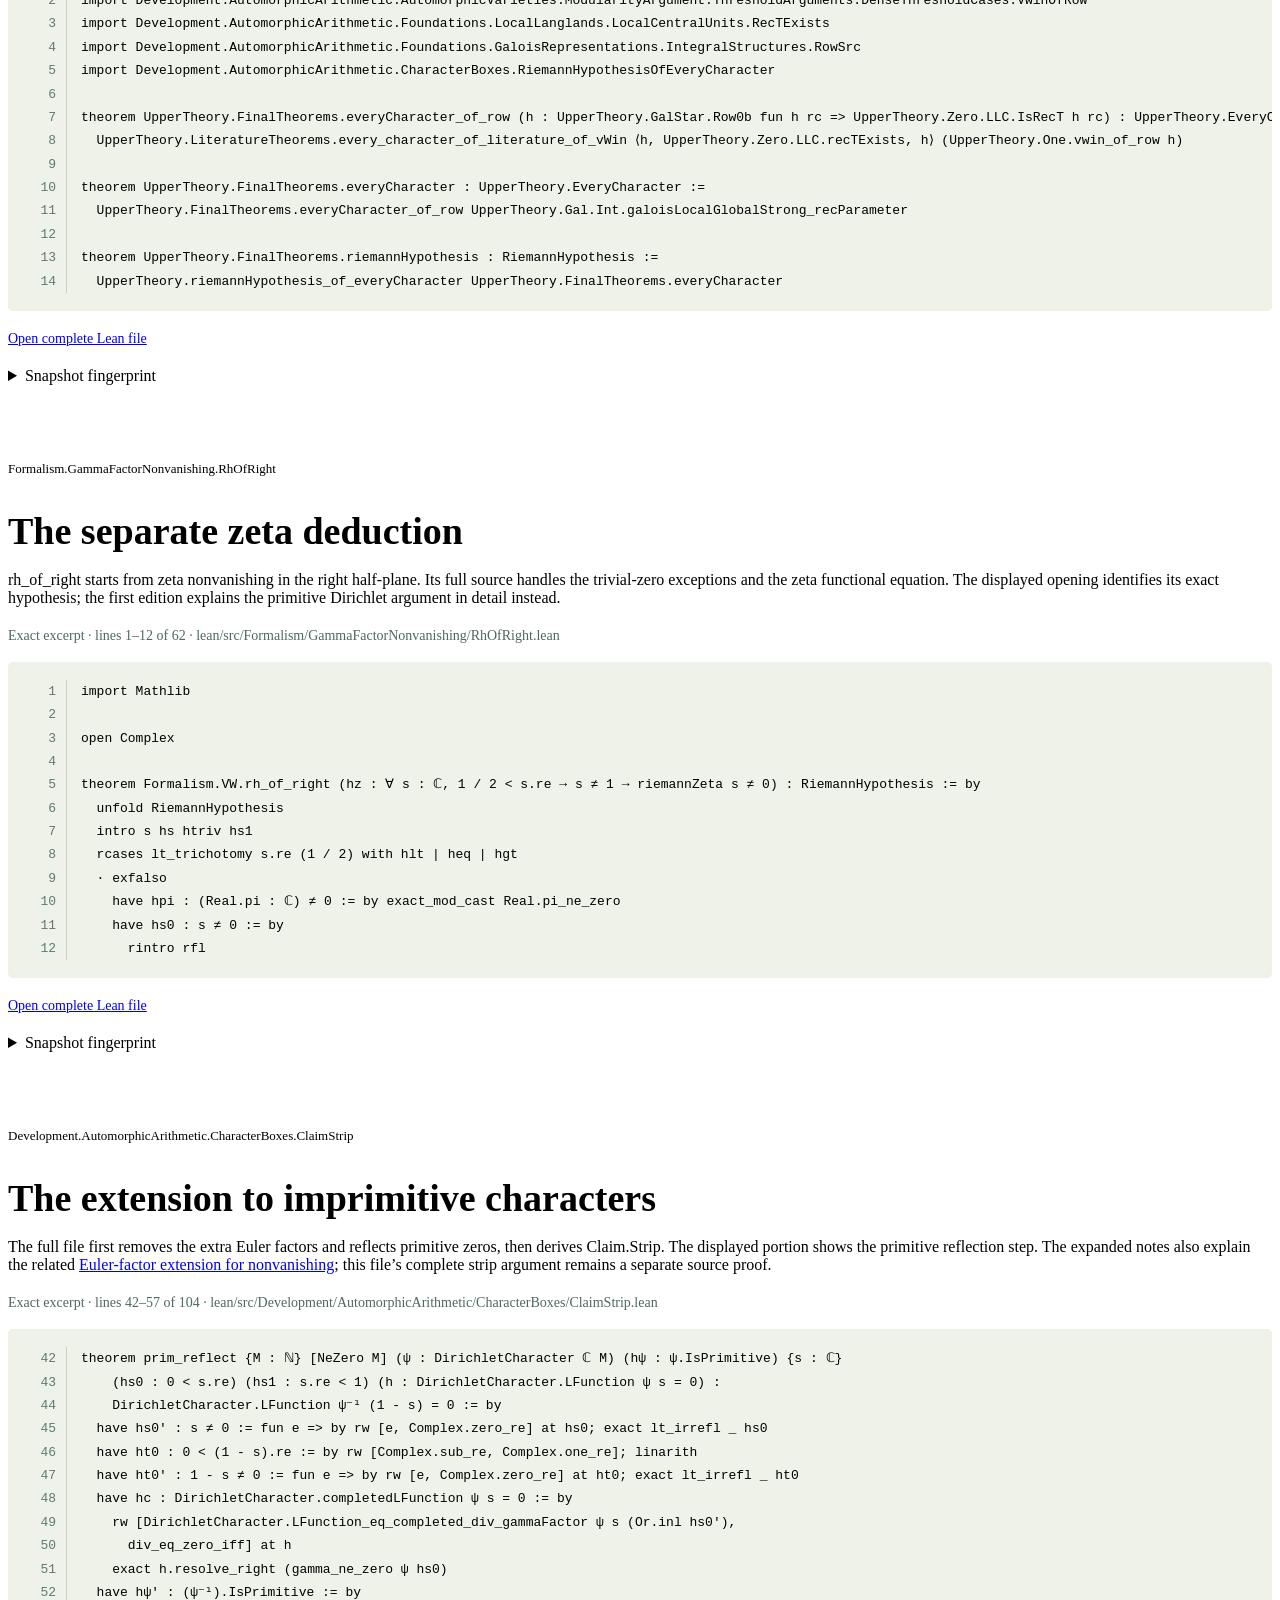
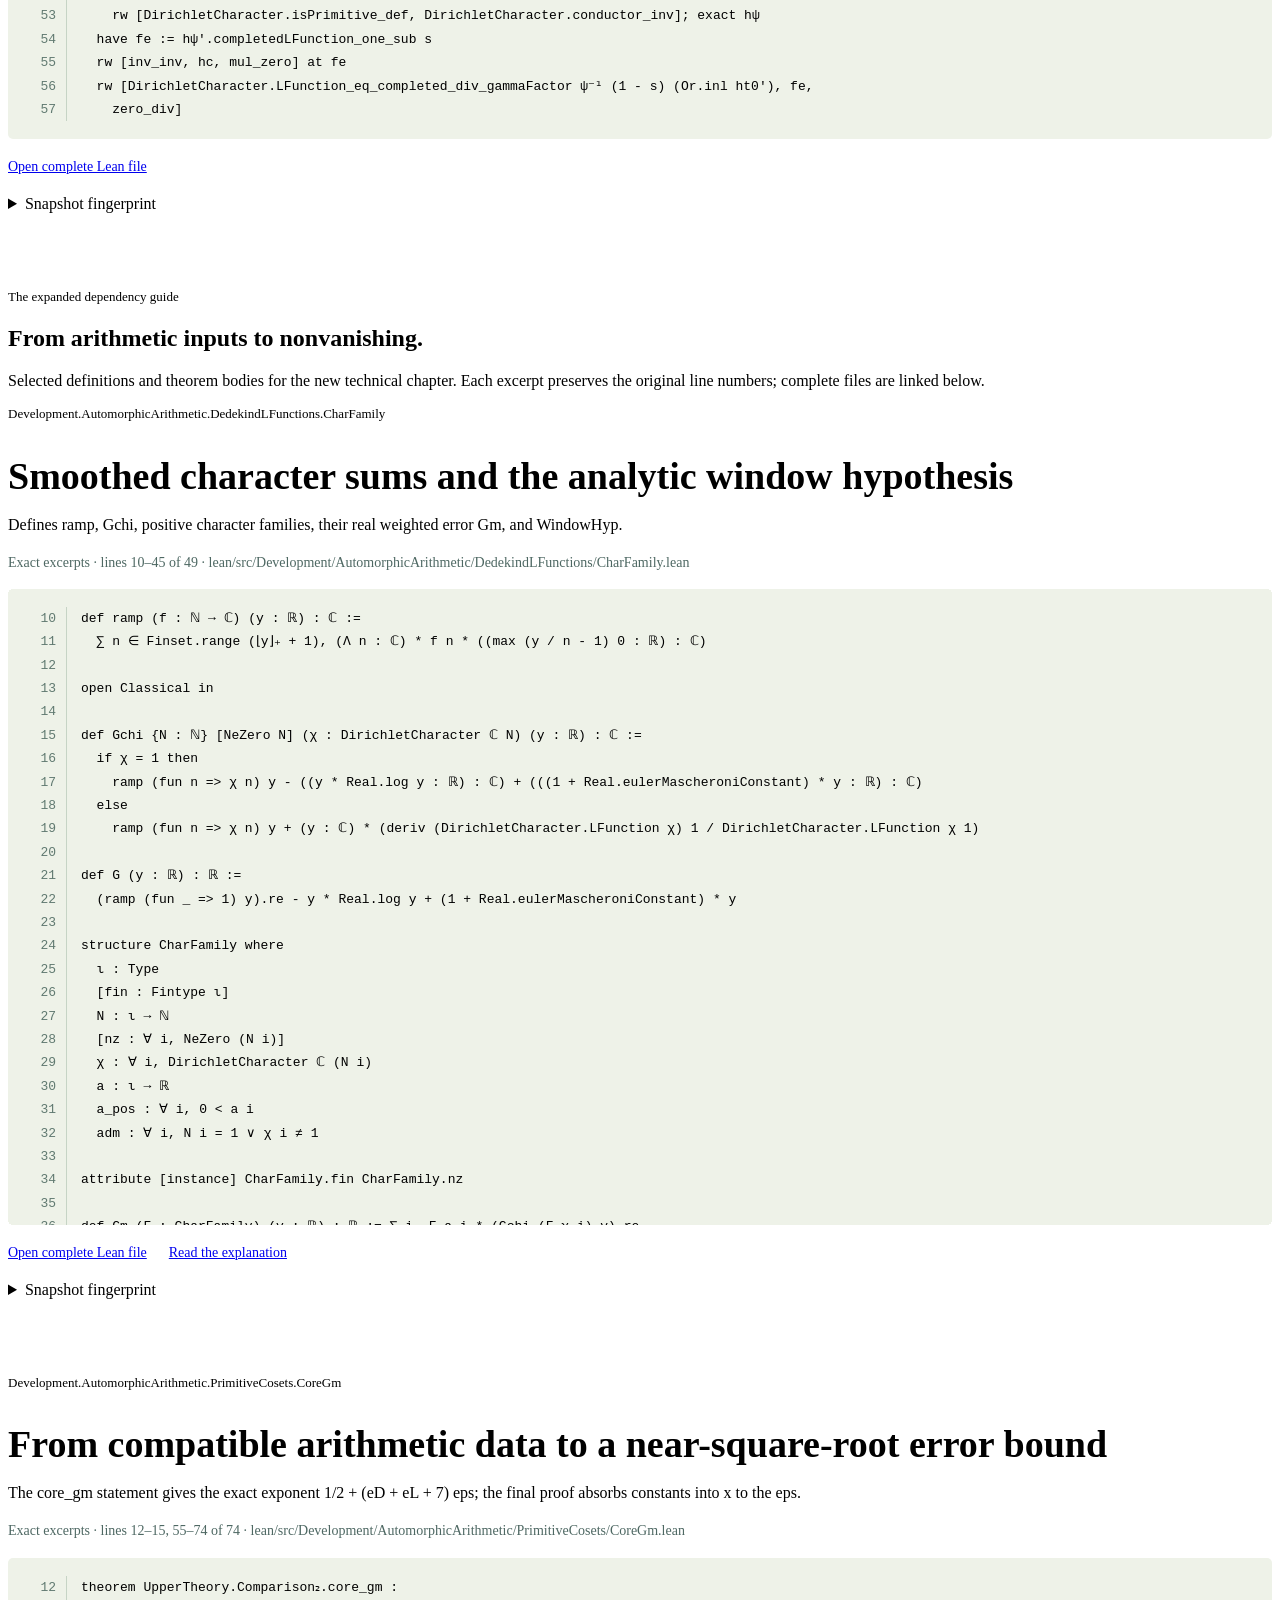
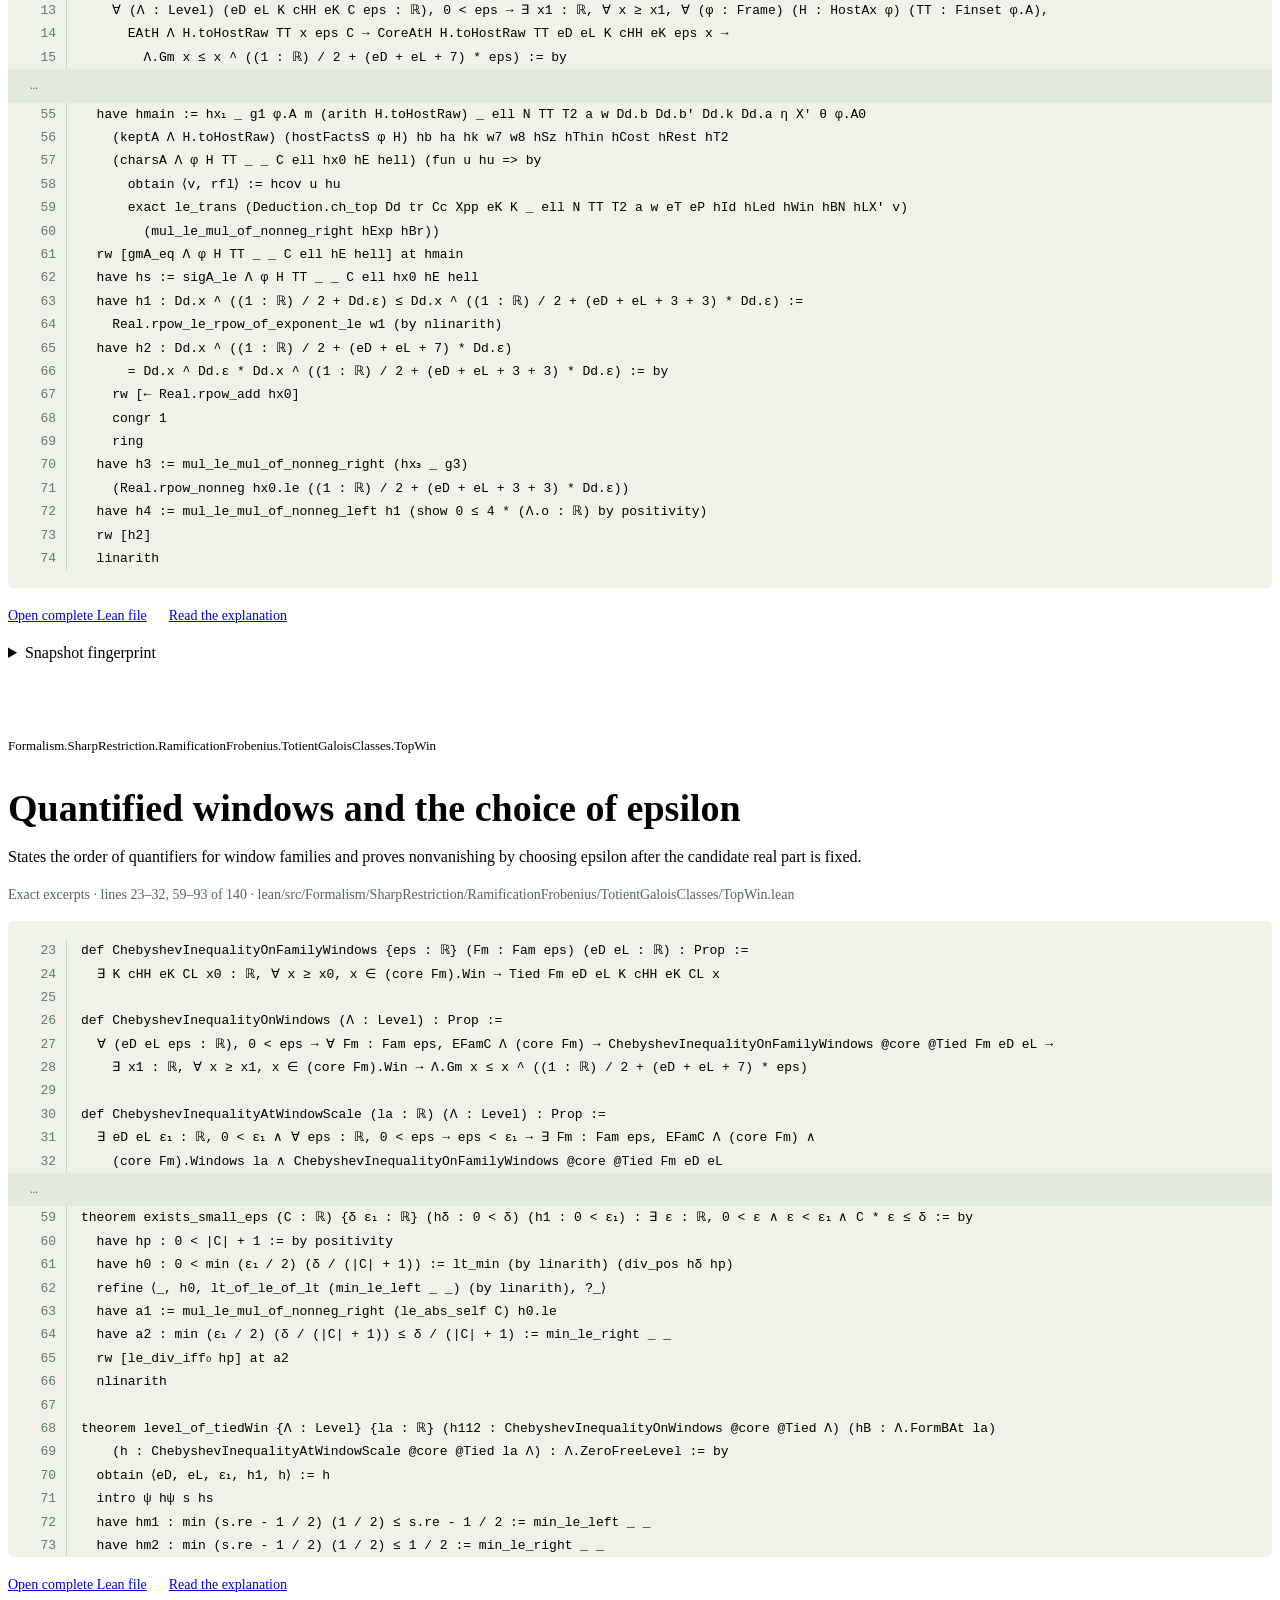
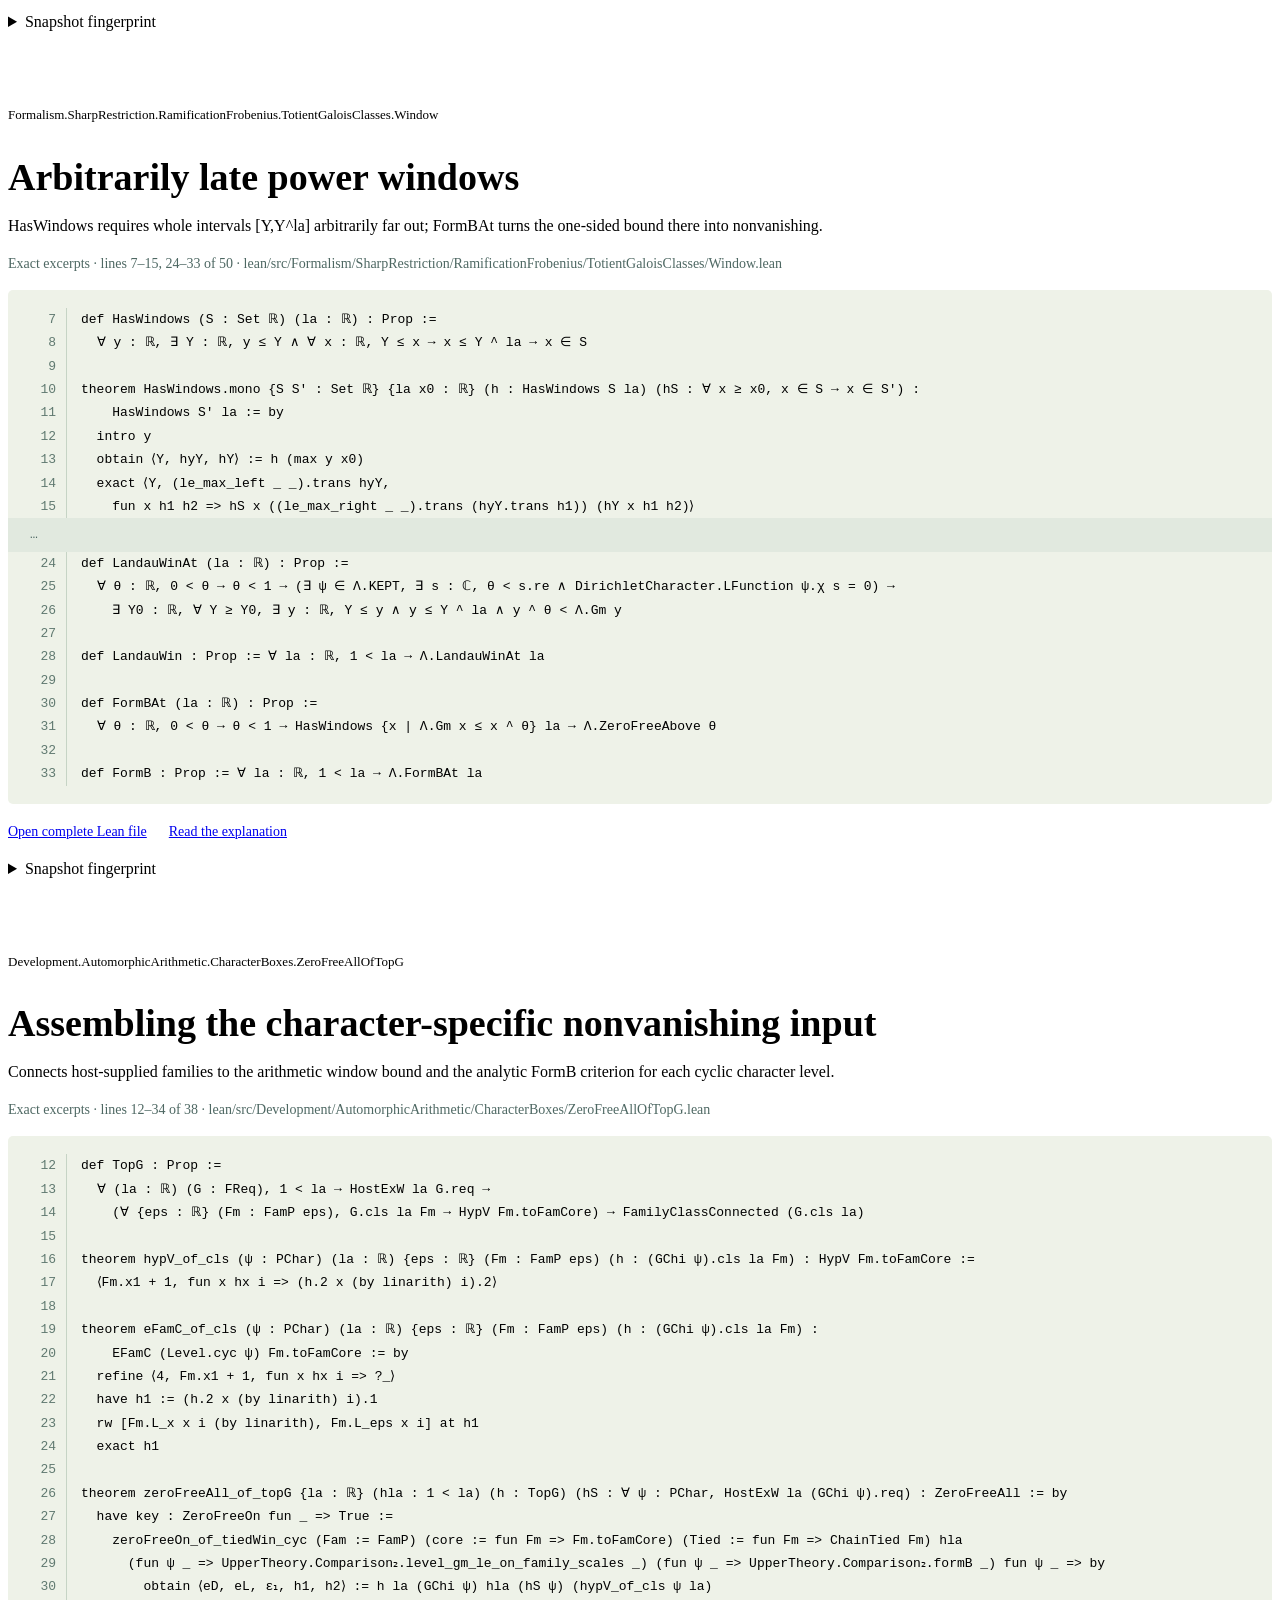
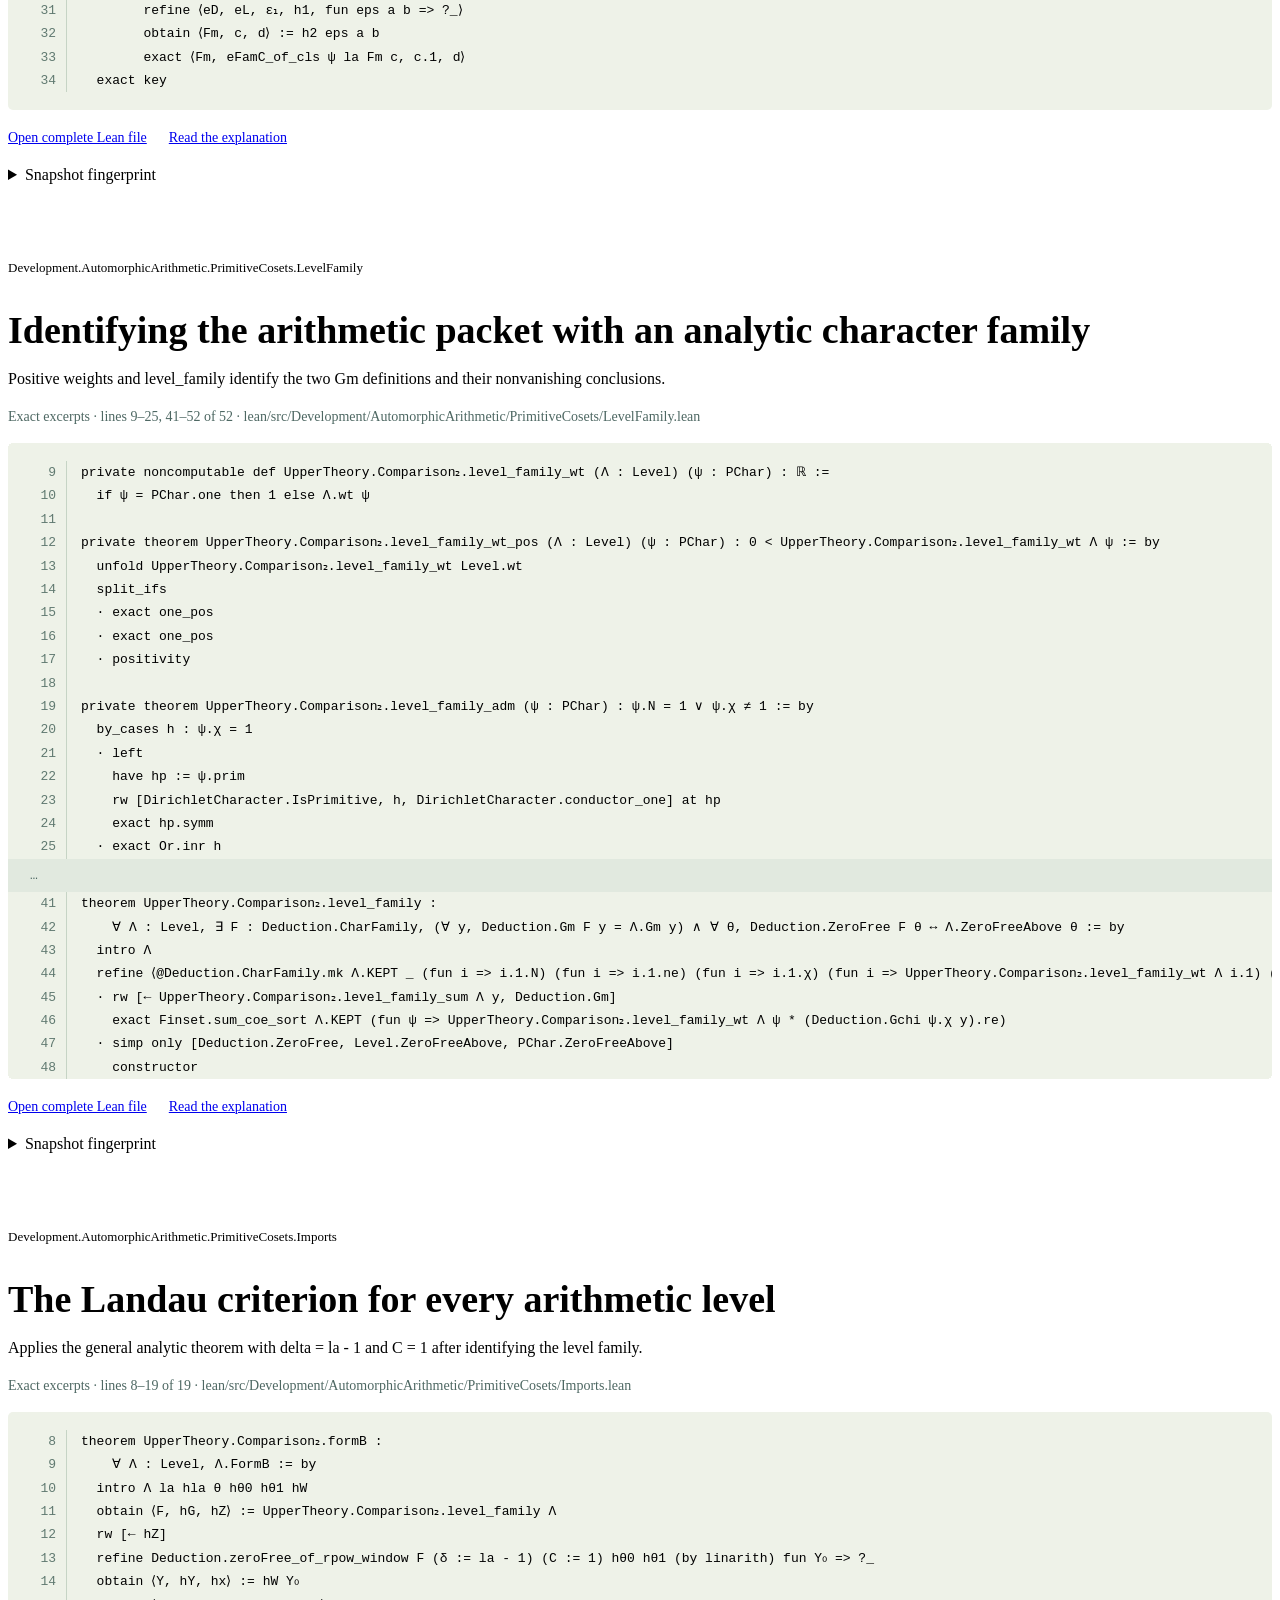
==== commit 94d34a60: "Explain automorphy and Selmer rigidity in the trace bound" ====
--- a/sources.html
+++ b/sources.html
@@ -39,7 +39,7 @@
       <p class="eyebrow">REFERENCES &amp; SOURCES</p>
       <h1 id="sources-title">The sources behind<br>the <em>explanation.</em></h1>
       <p class="technical-lead">A concise reference list for the mathematical background and the released argument, followed by the source records used throughout the guide.</p>
-      <div class="technical-meta"><span><strong>Edition</strong> 21 November 2026</span><span><strong>References</strong> 9 selected entries</span><span><strong>Source records</strong> 44 Lean files</span></div>
+      <div class="technical-meta"><span><strong>Edition</strong> 21 November 2026</span><span><strong>References</strong> 10 selected entries</span><span><strong>Source records</strong> 44 Lean files</span></div>
       <p class="technical-scope">Each reference states what it helps explain and where to read more in the technical notes. The source records document selected declarations from a much larger development; a complete Lean build and final-theorem axiom audit have not been performed here.</p>
       <div class="technical-hero-actions"><a class="button button-dark" href="#references">Browse the references</a><a href="#provenance">Inspect source provenance</a></div>
     </section>
@@ -150,6 +150,11 @@
               <p><strong>The Stacks Project Authors.</strong> <a href="https://stacks.math.columbia.edu/tag/0621">“The Koszul complex,” Tag 0621</a>.</p>
               <p>Background on the complex associated to a list of equations and the effect of adjoining one more equation. The specialized graded length comparison is part of Alpöge's released argument.</p>
               <p class="reference-use">Read alongside <a href="technical.html#trace-euler">§2.7.13.4, quotient-minus-kernel counting</a>, and <a href="technical.html#trace-reorder">§2.7.13.9, changing the order of the cuts</a>.</p>
+            </li>
+            <li id="ref-adjoint-selmer">
+              <p><strong>Jack A. Thorne.</strong> <a href="https://arxiv.org/abs/2207.04925"><em>On the vanishing of adjoint Bloch–Kato Selmer groups of irreducible automorphic Galois representations</em></a>, 2022, arXiv:2207.04925.</p>
+              <p>Background on adjoint Selmer vanishing under automorphy and irreducibility hypotheses. The guide tracks the released source's specific polarized representation, local conditions and separate treatment of the rank-two constituent case.</p>
+              <p class="reference-use">Read alongside <a href="technical.html#galois-automorphic-rigidity">§2.7.12, automorphy and rigidity</a>, especially <a href="technical.html#rigidity-type-one">the rank-three vanishing input</a>.</p>
             </li>
           </ol>
           <p>This is a selective bibliography for the current exposition. Exact source links for theta matching, arithmetic geometry and the other deeper inputs remain with their respective technical sections and in the source index below.</p>
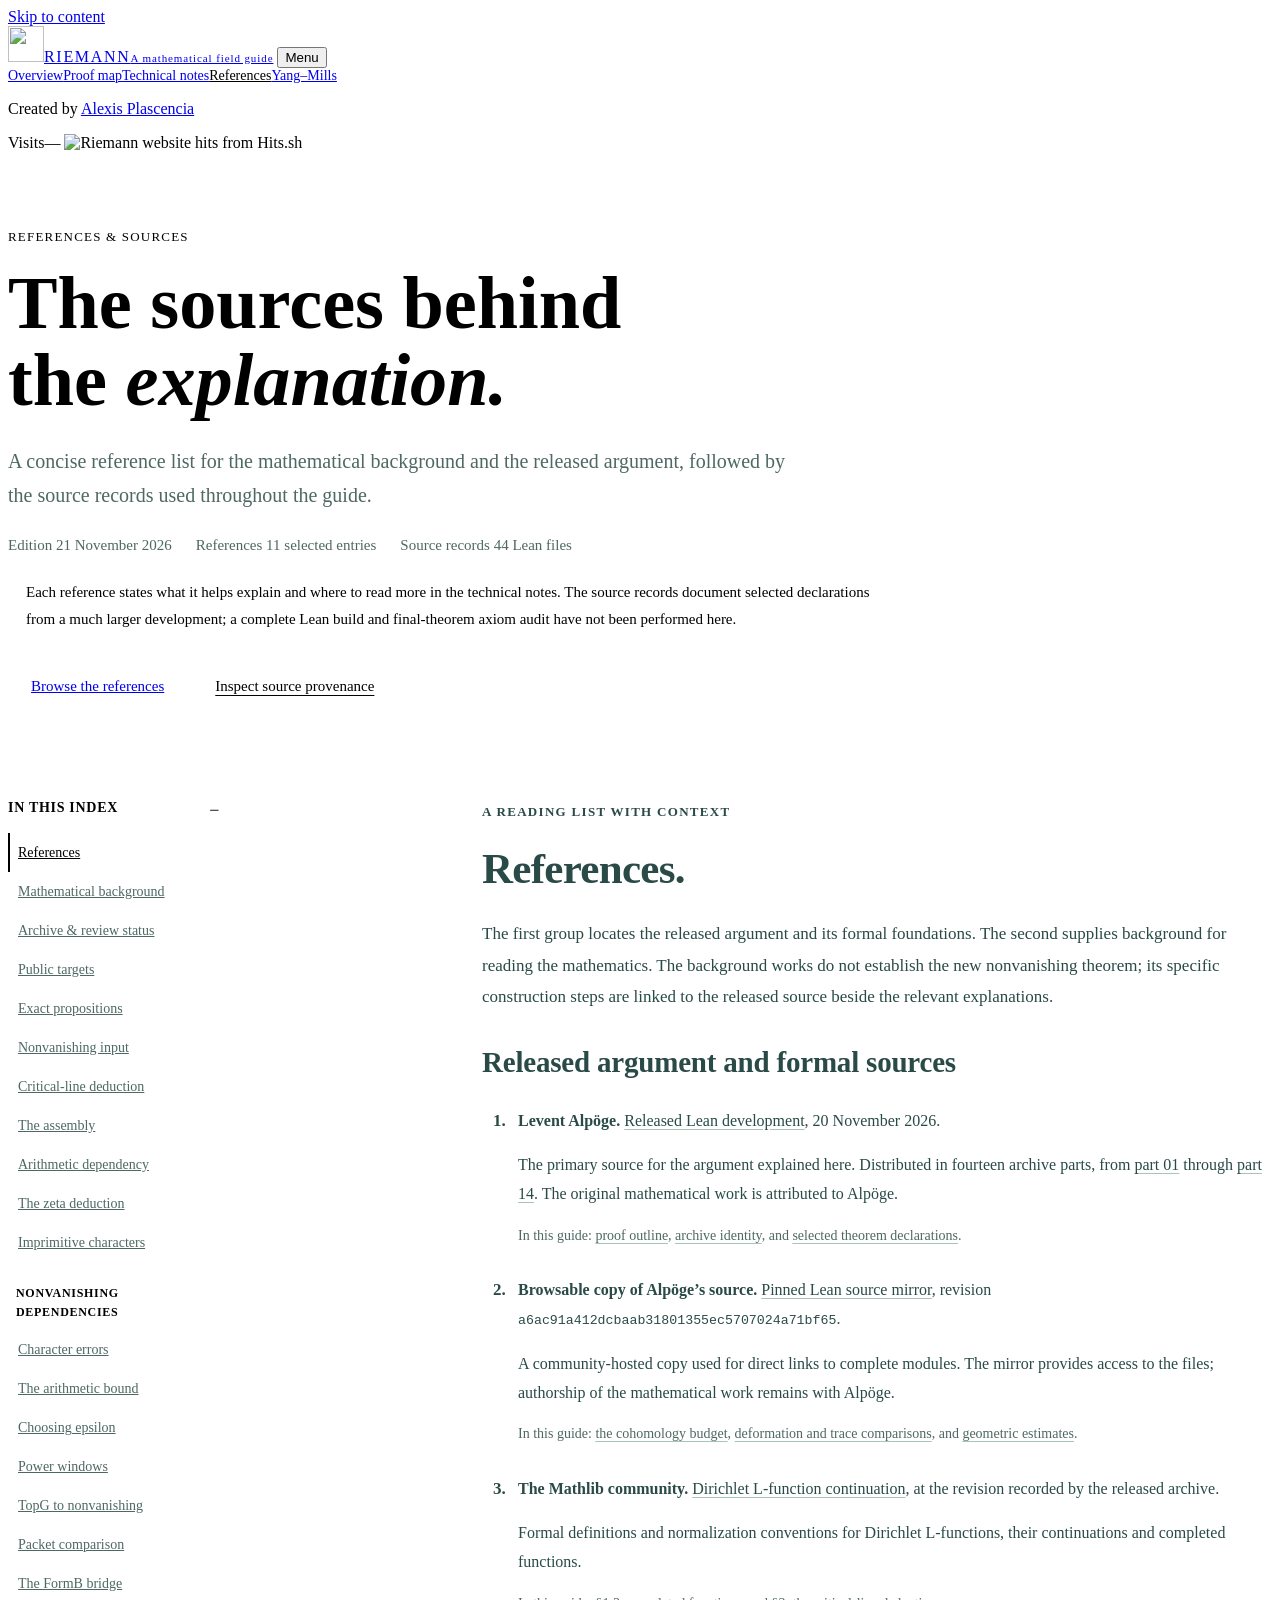
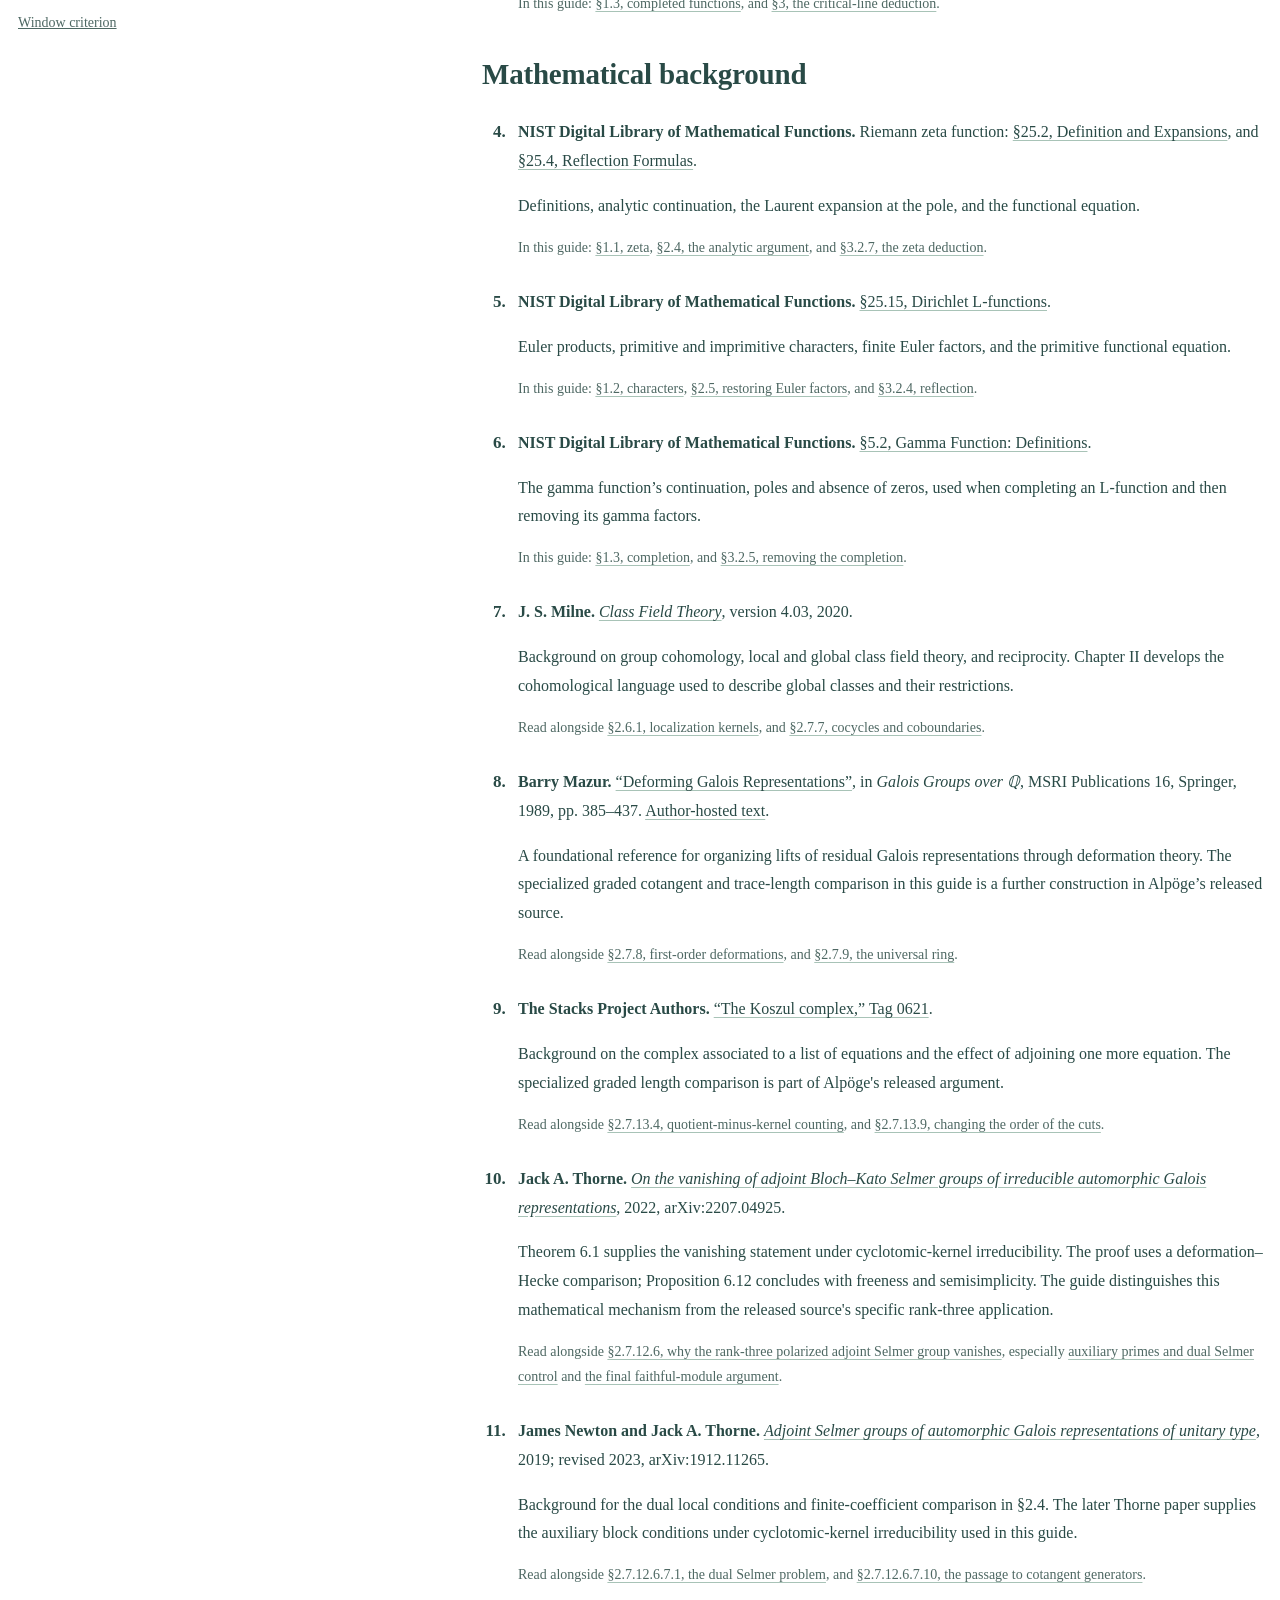
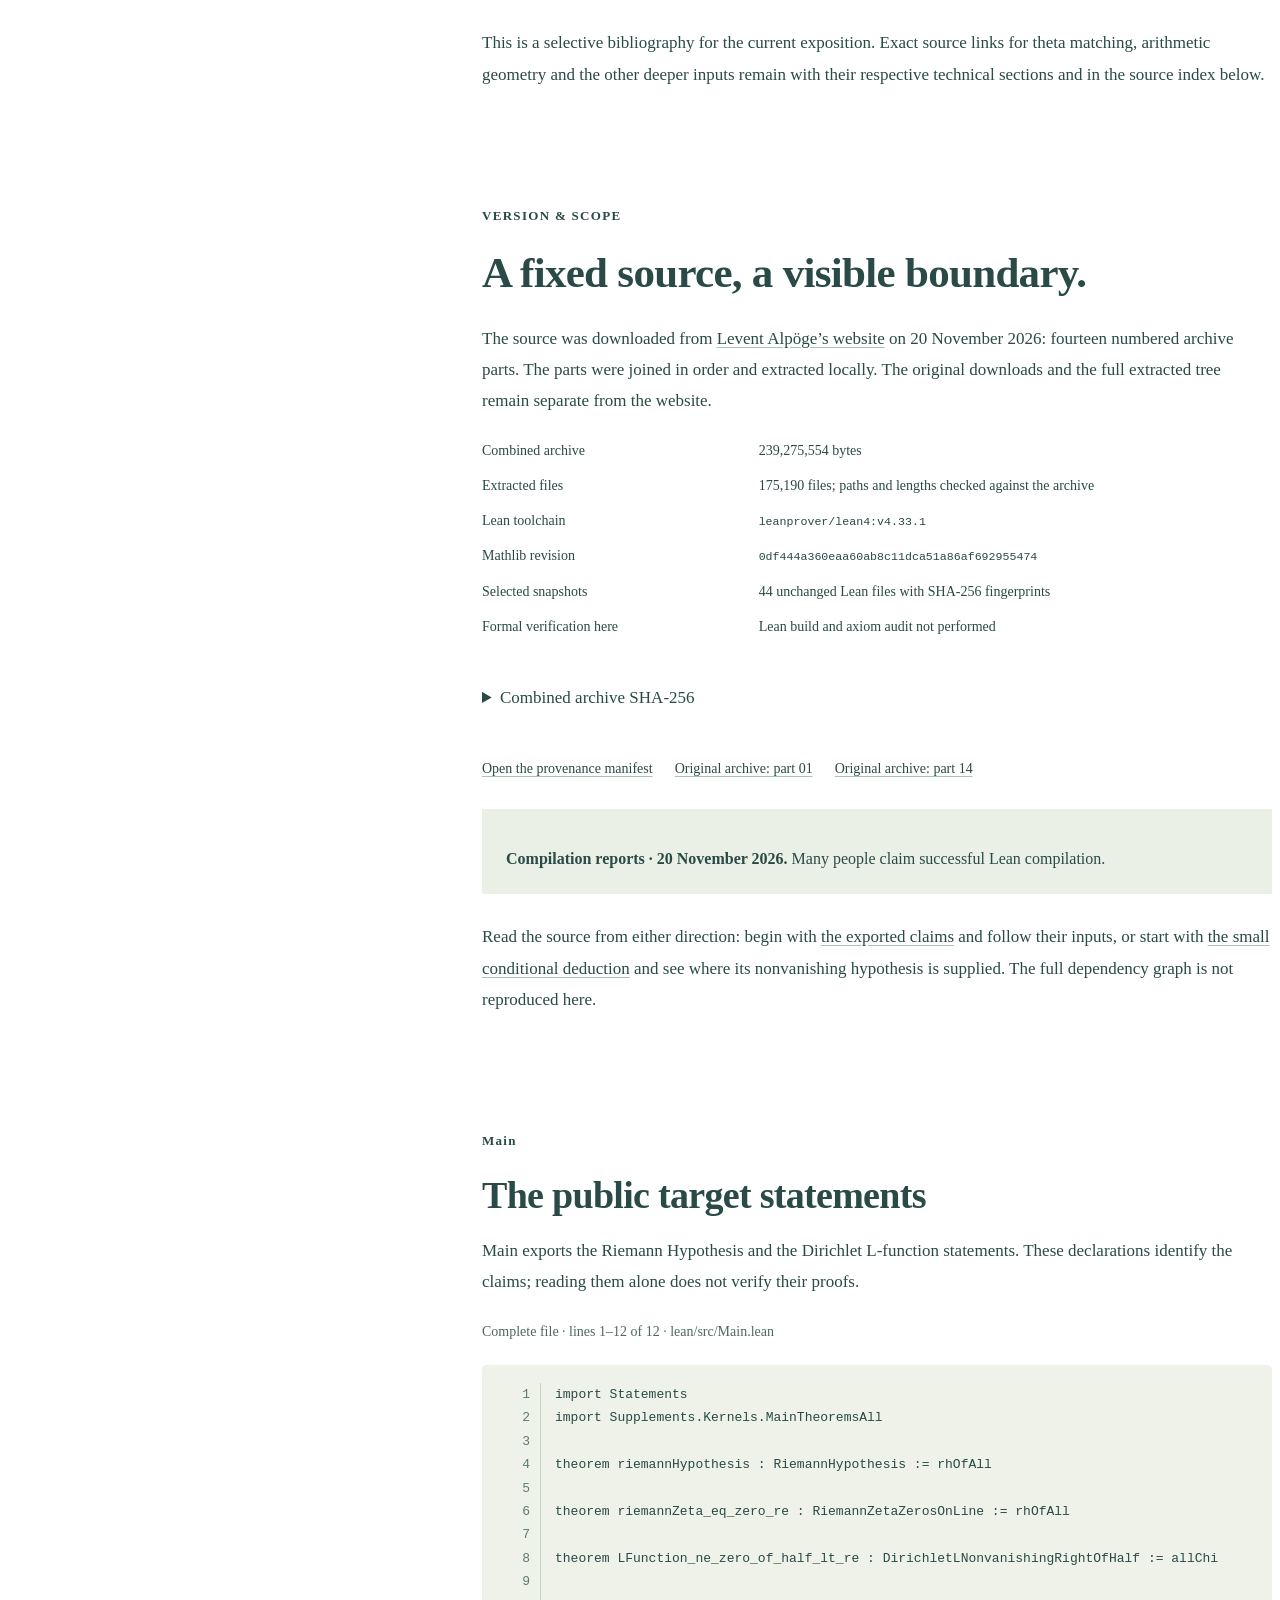
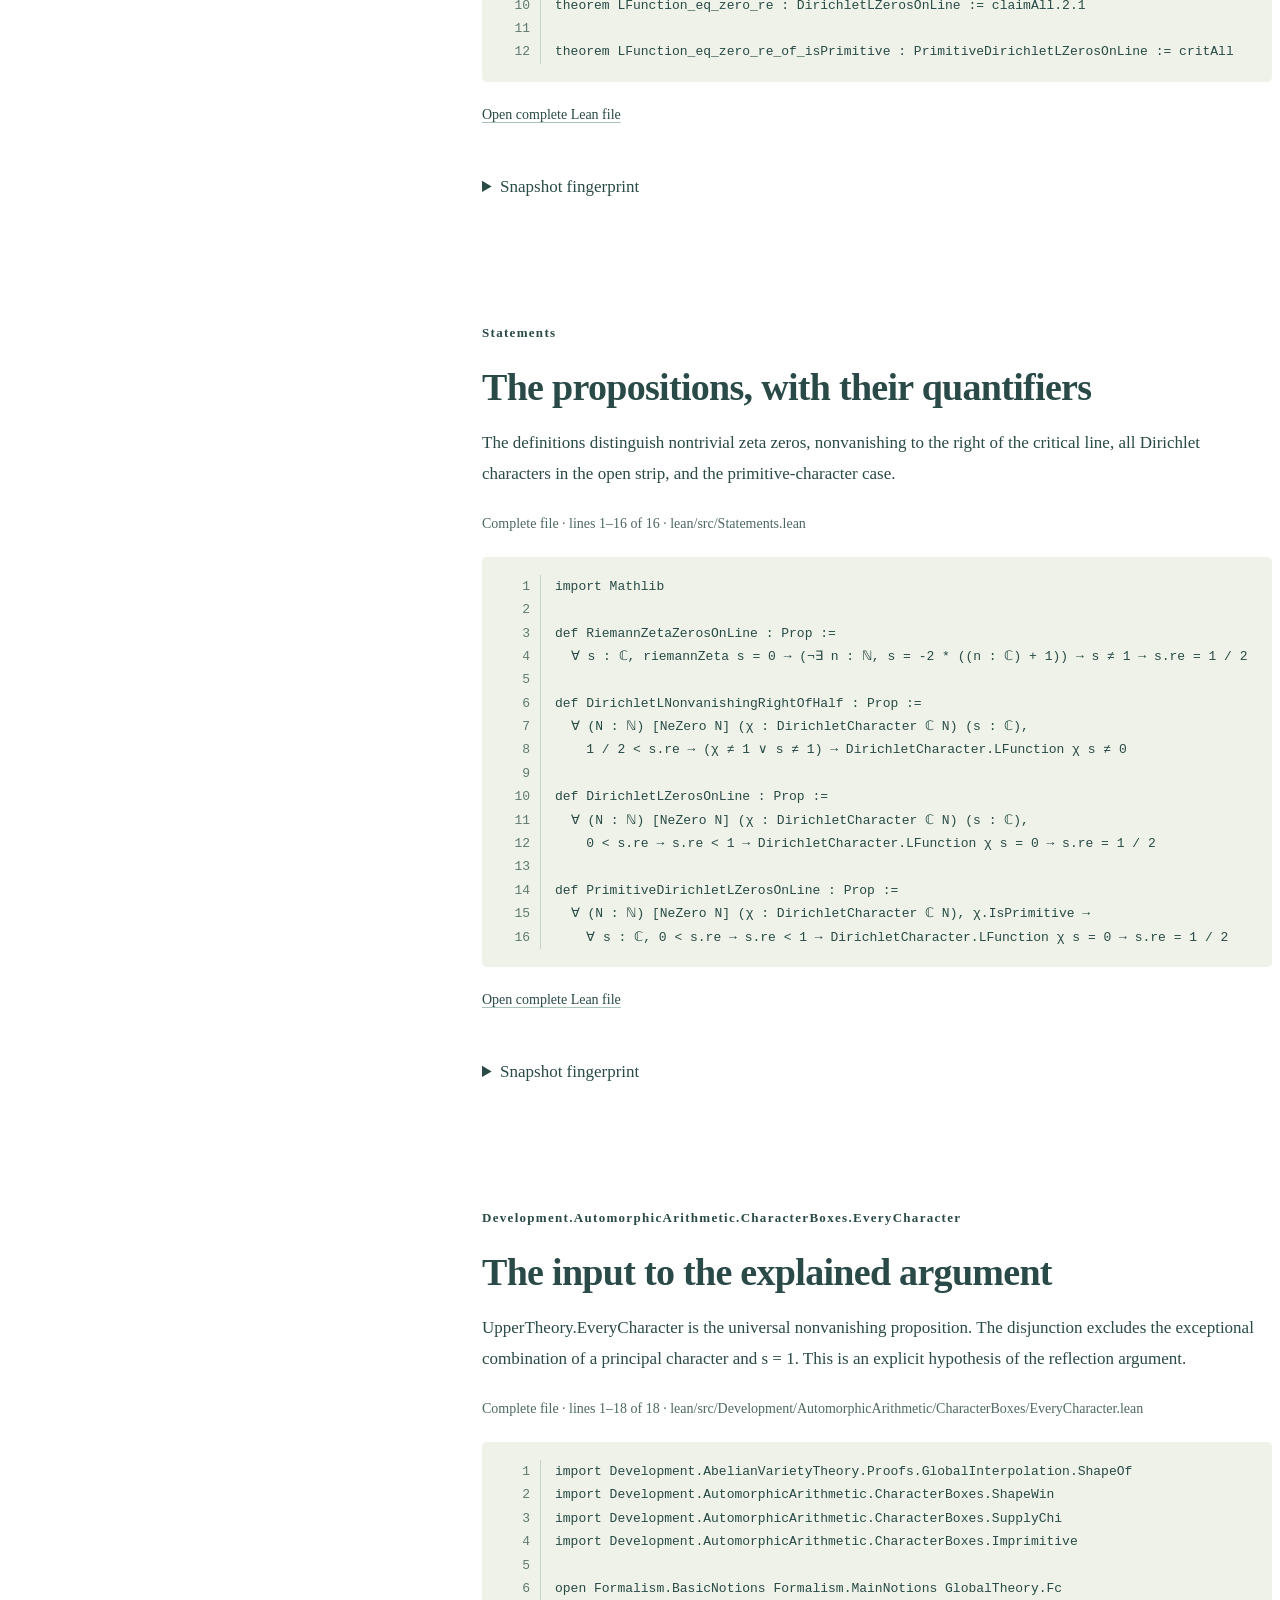
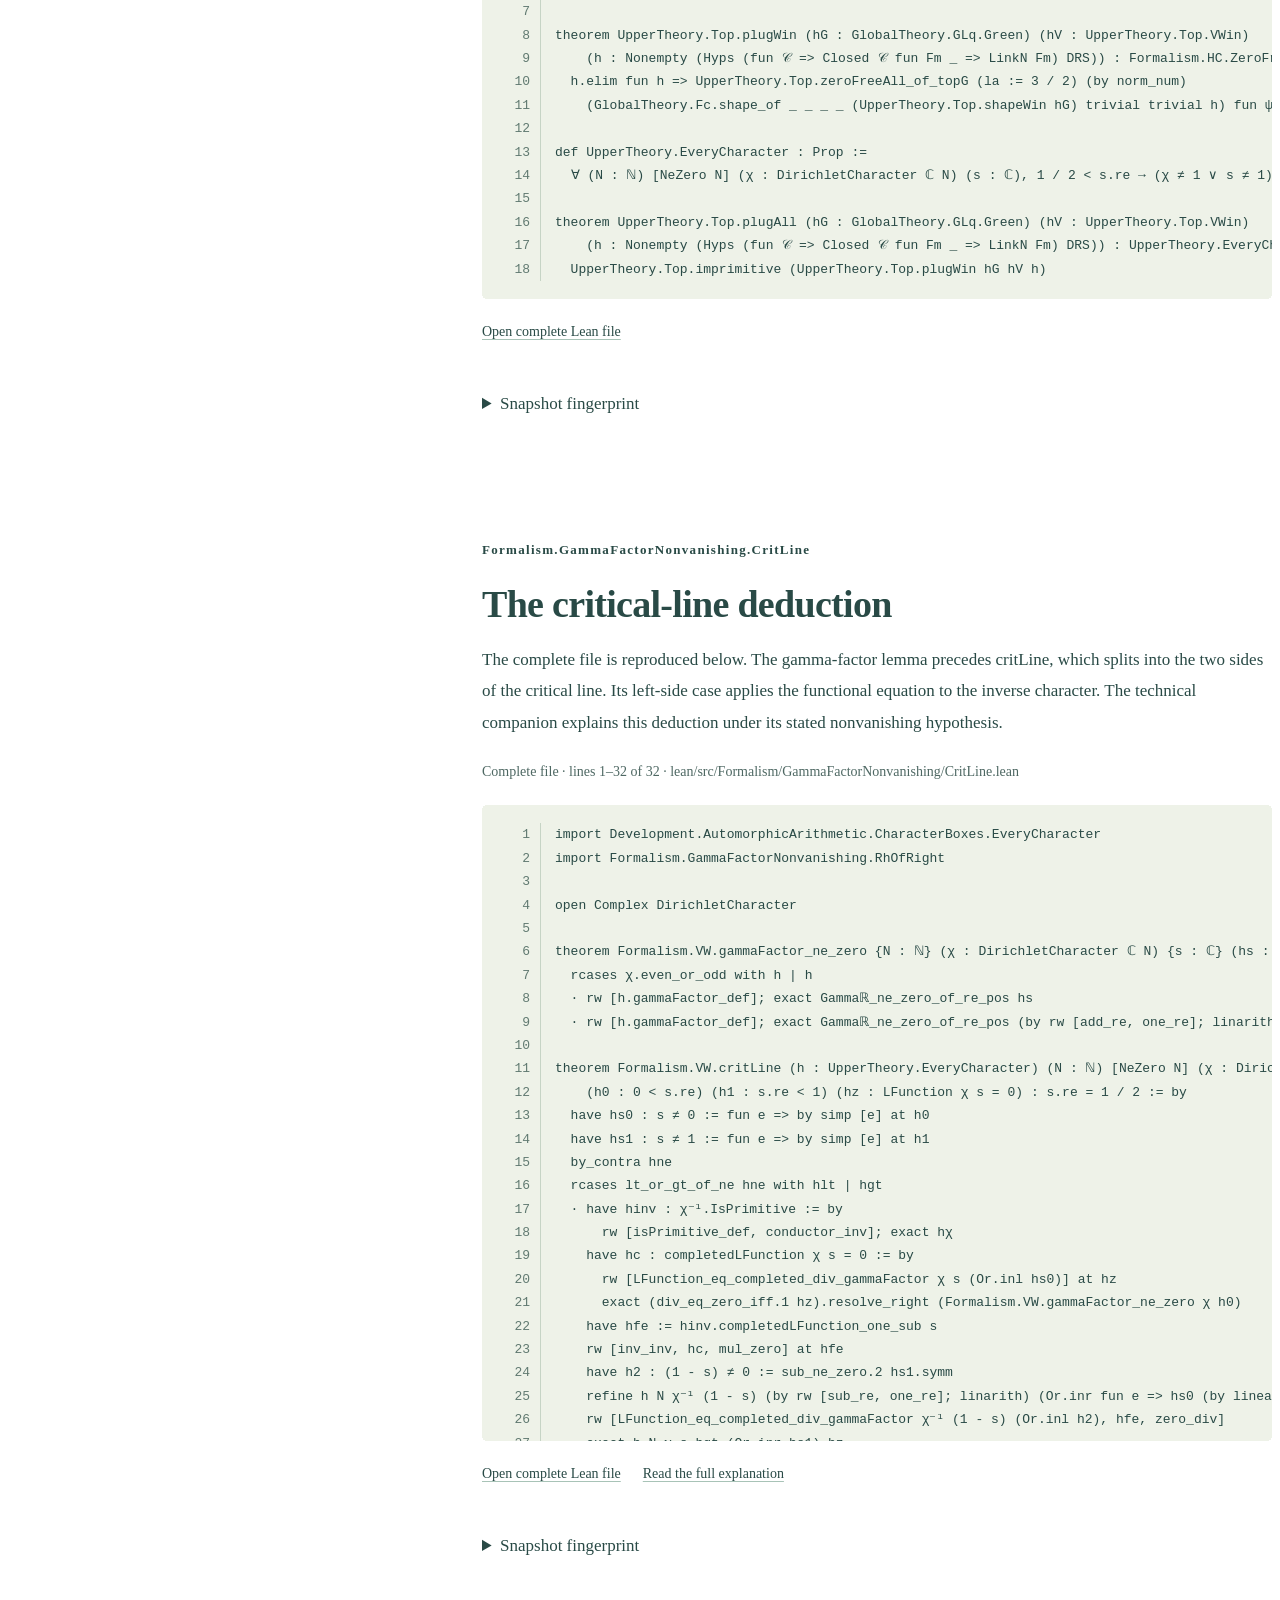
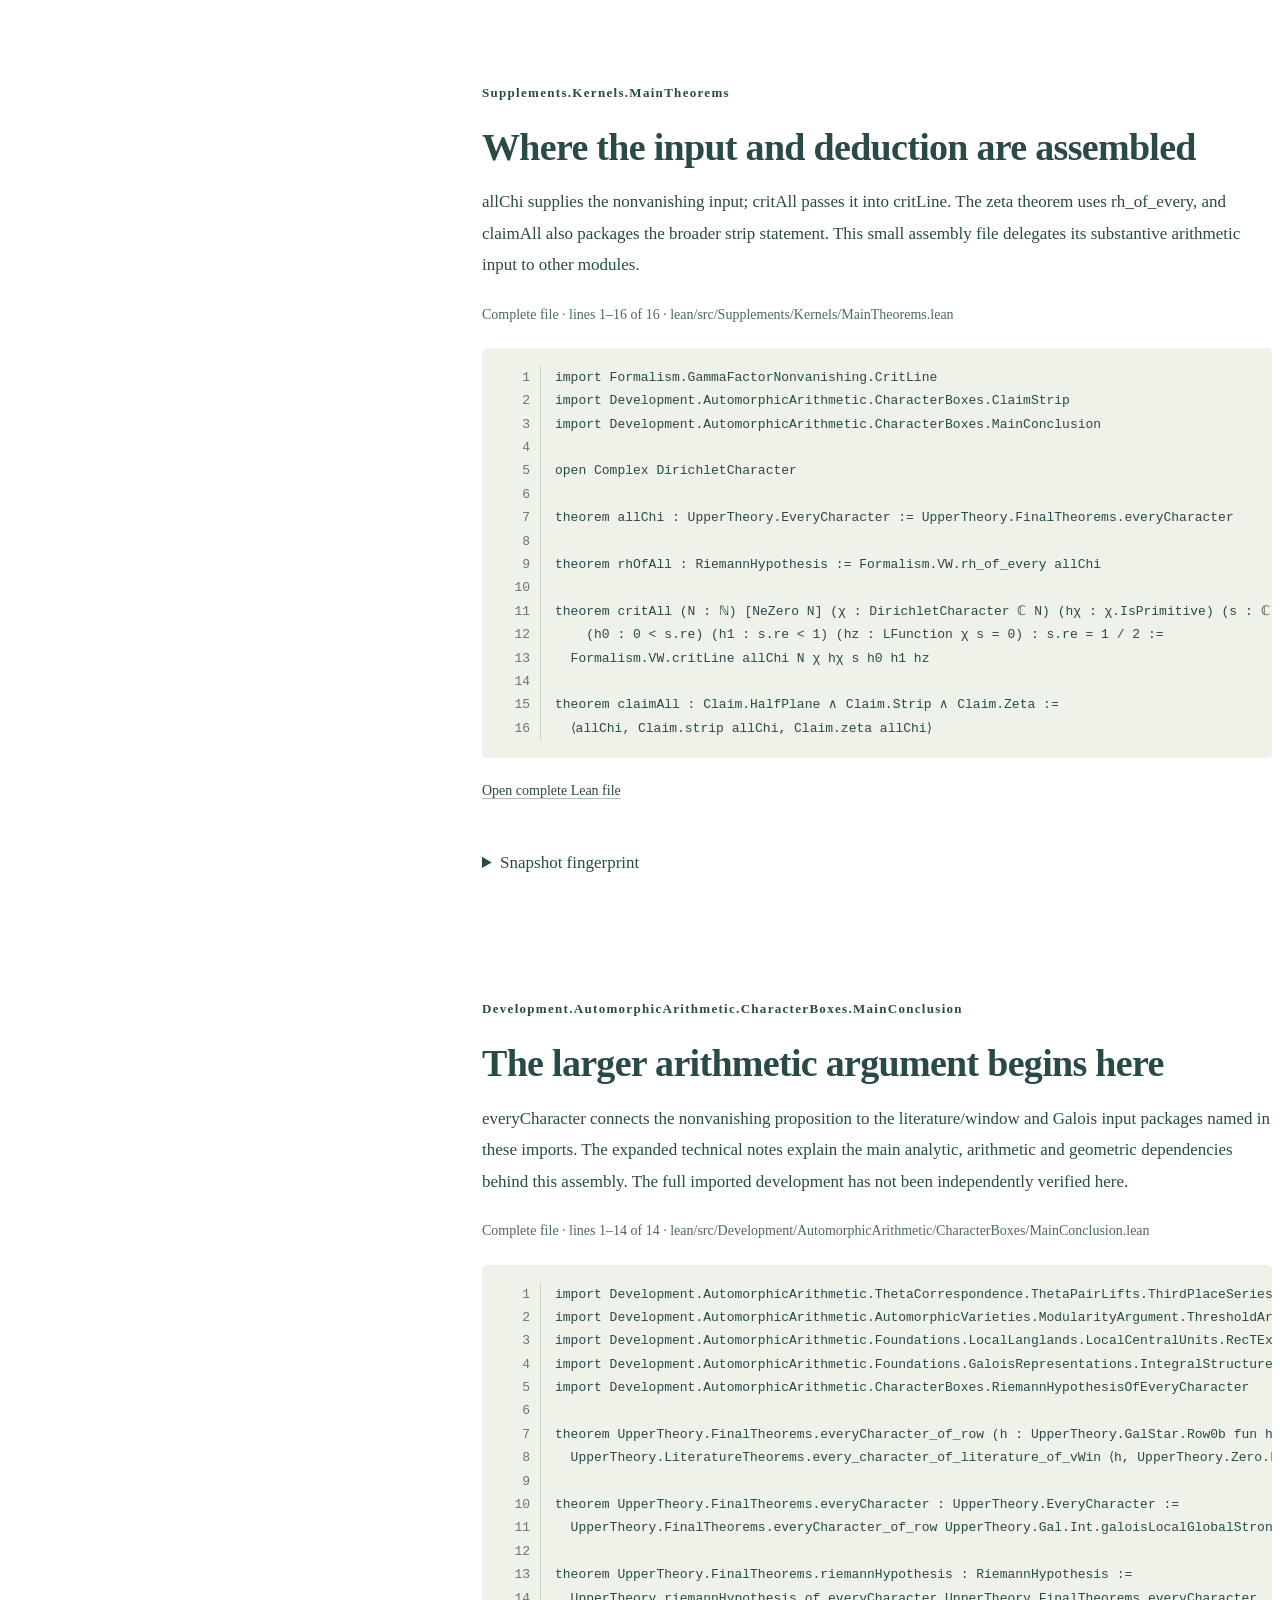
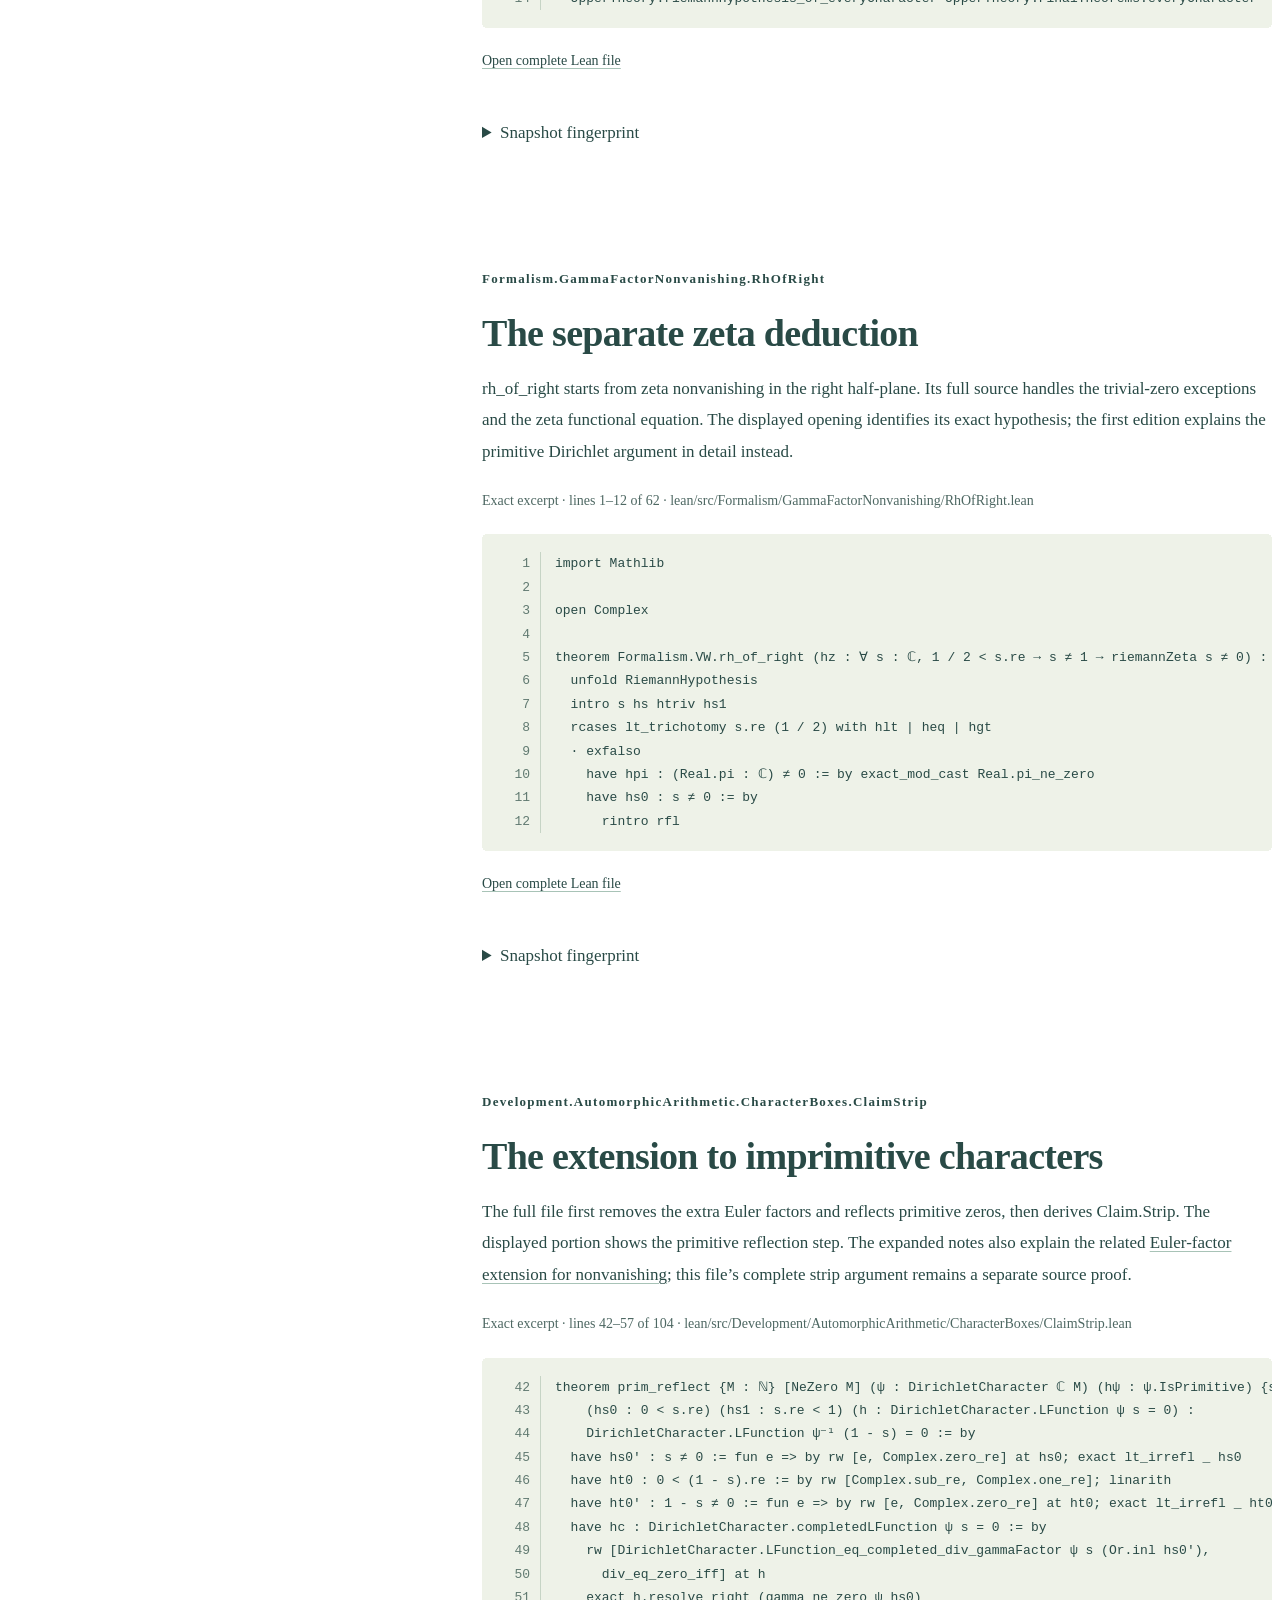
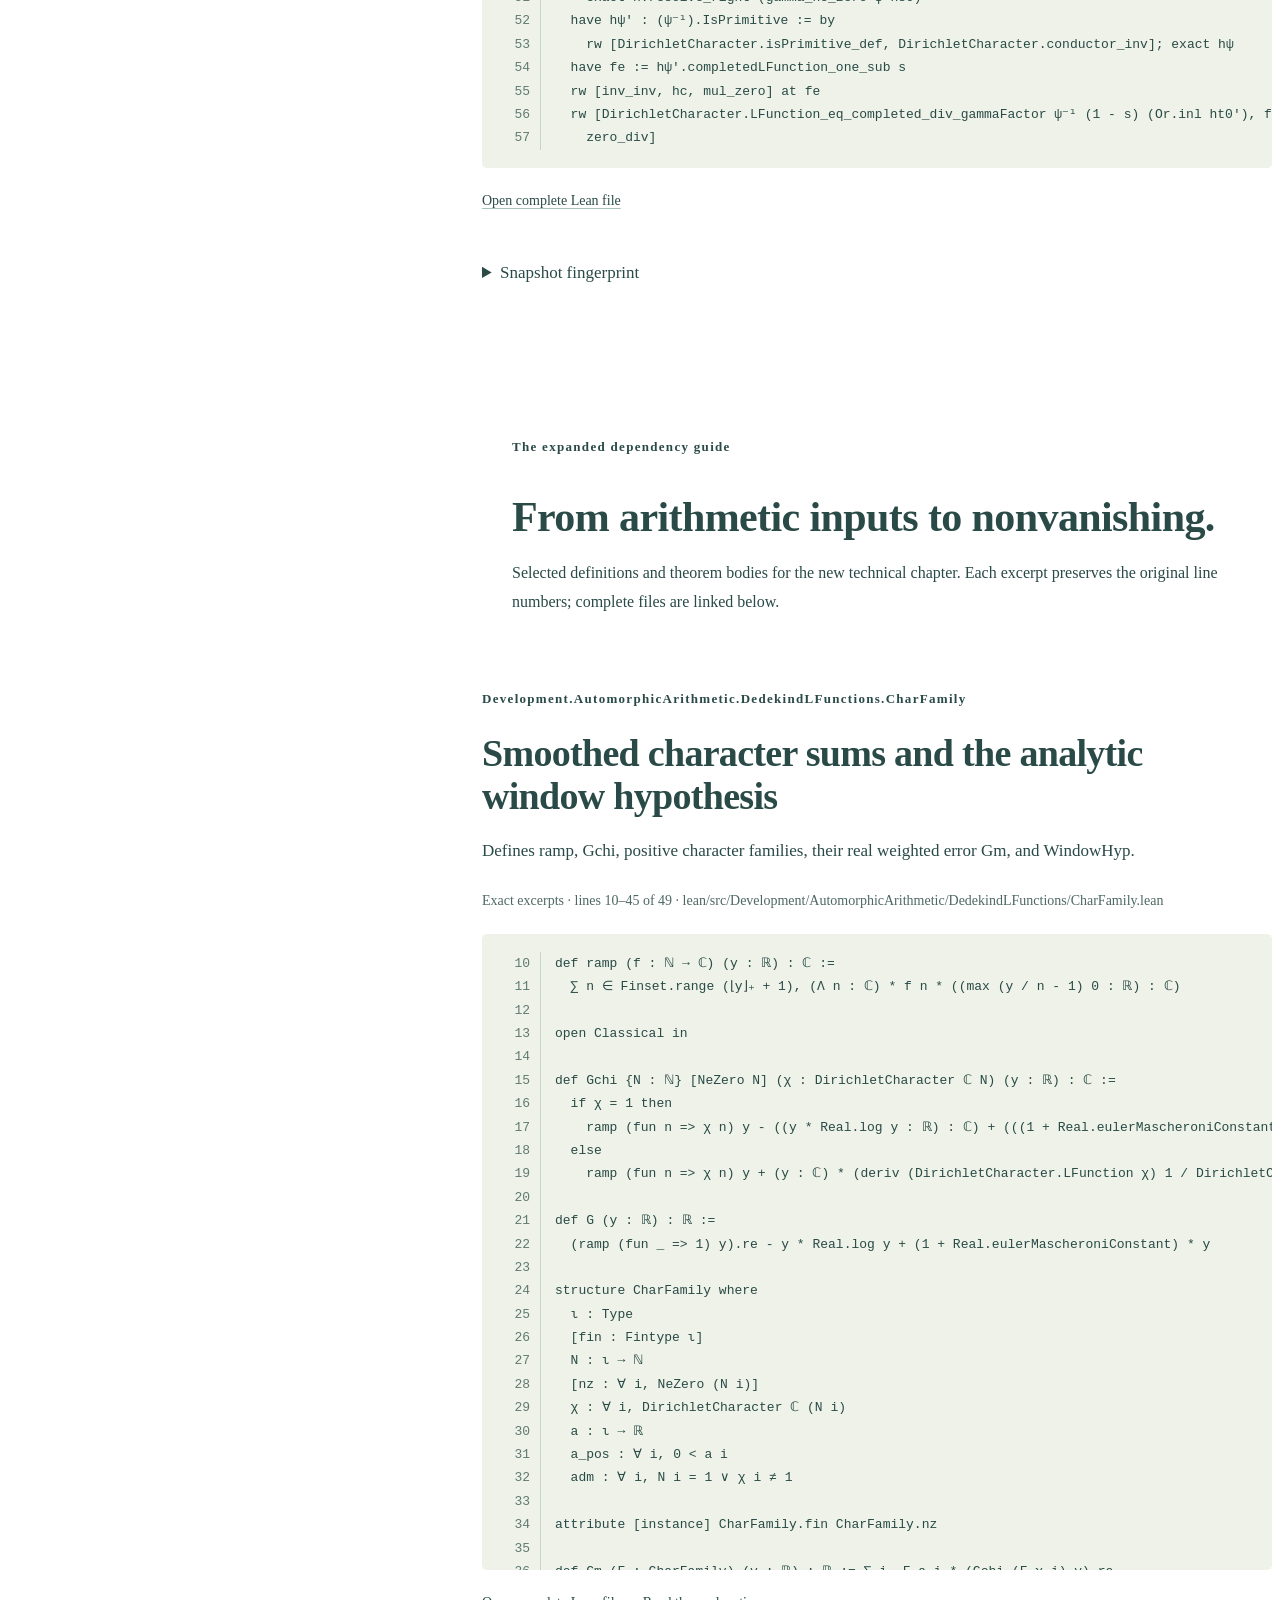
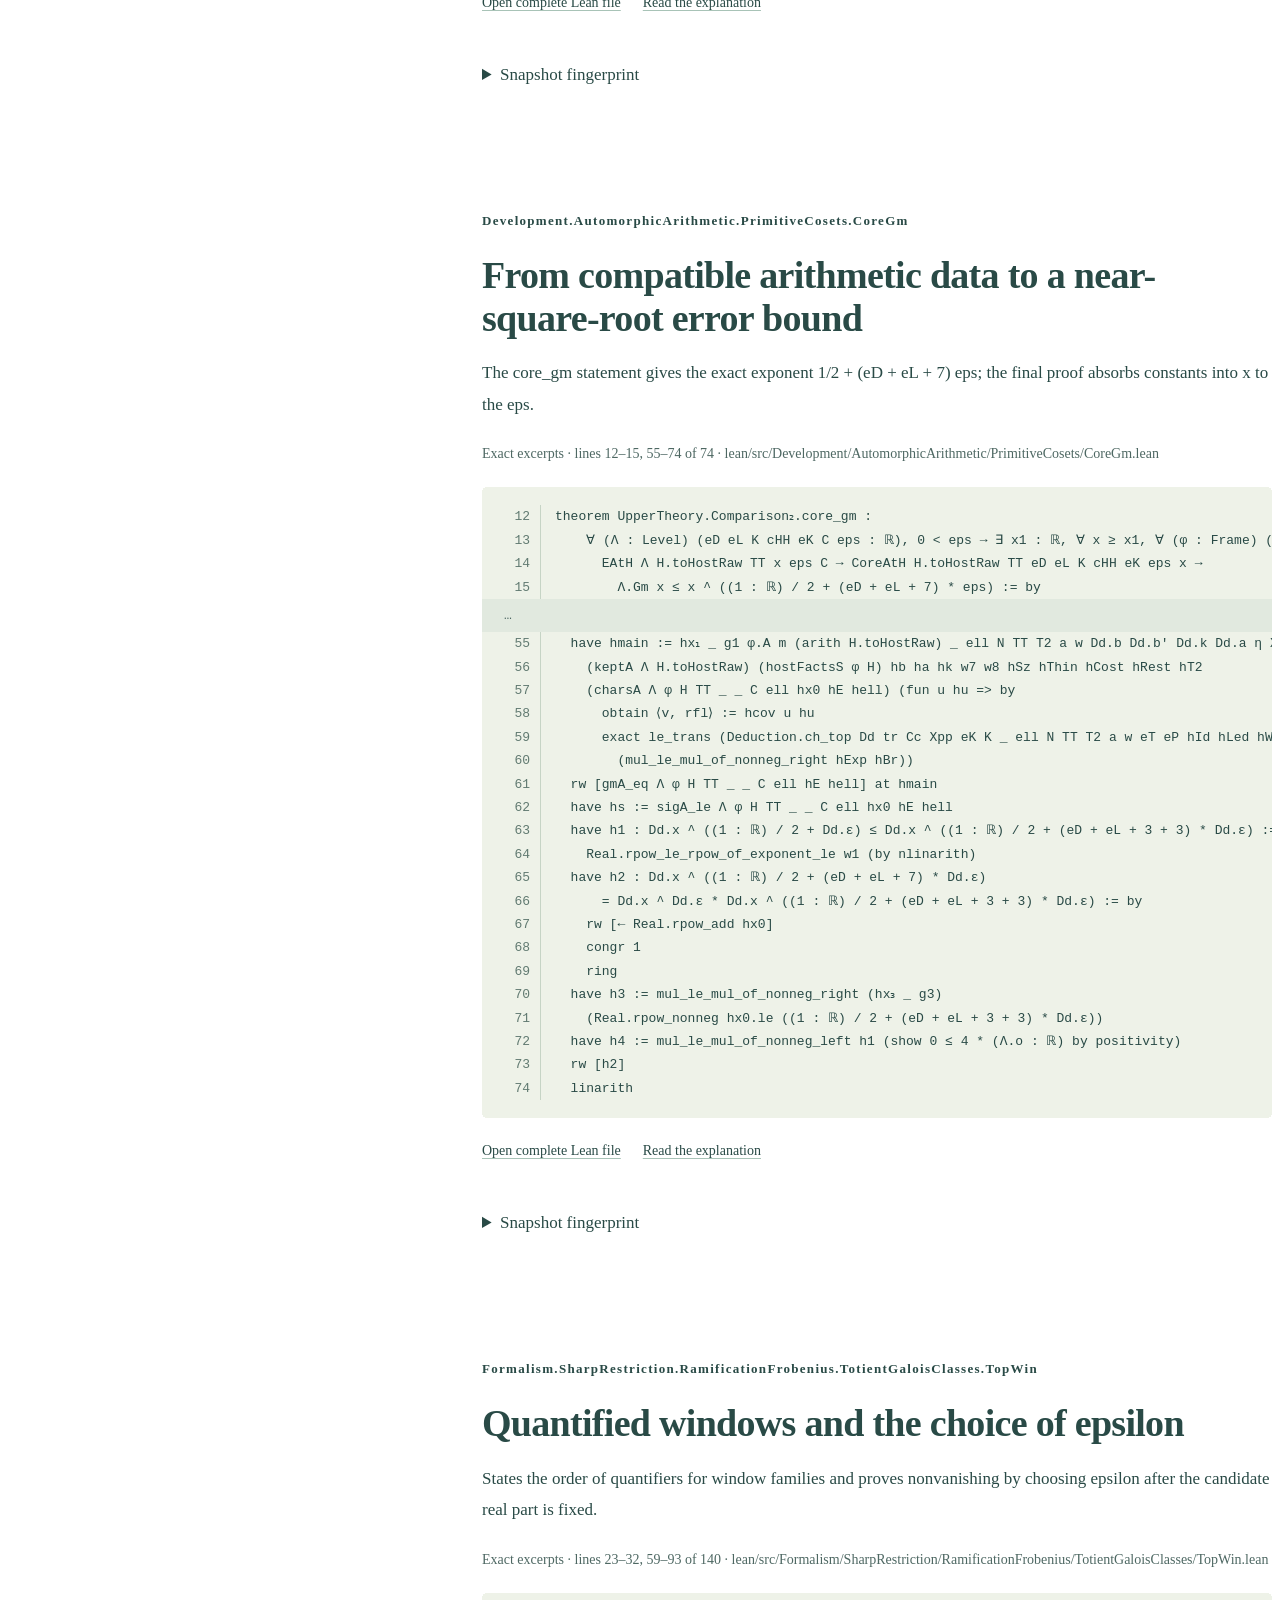
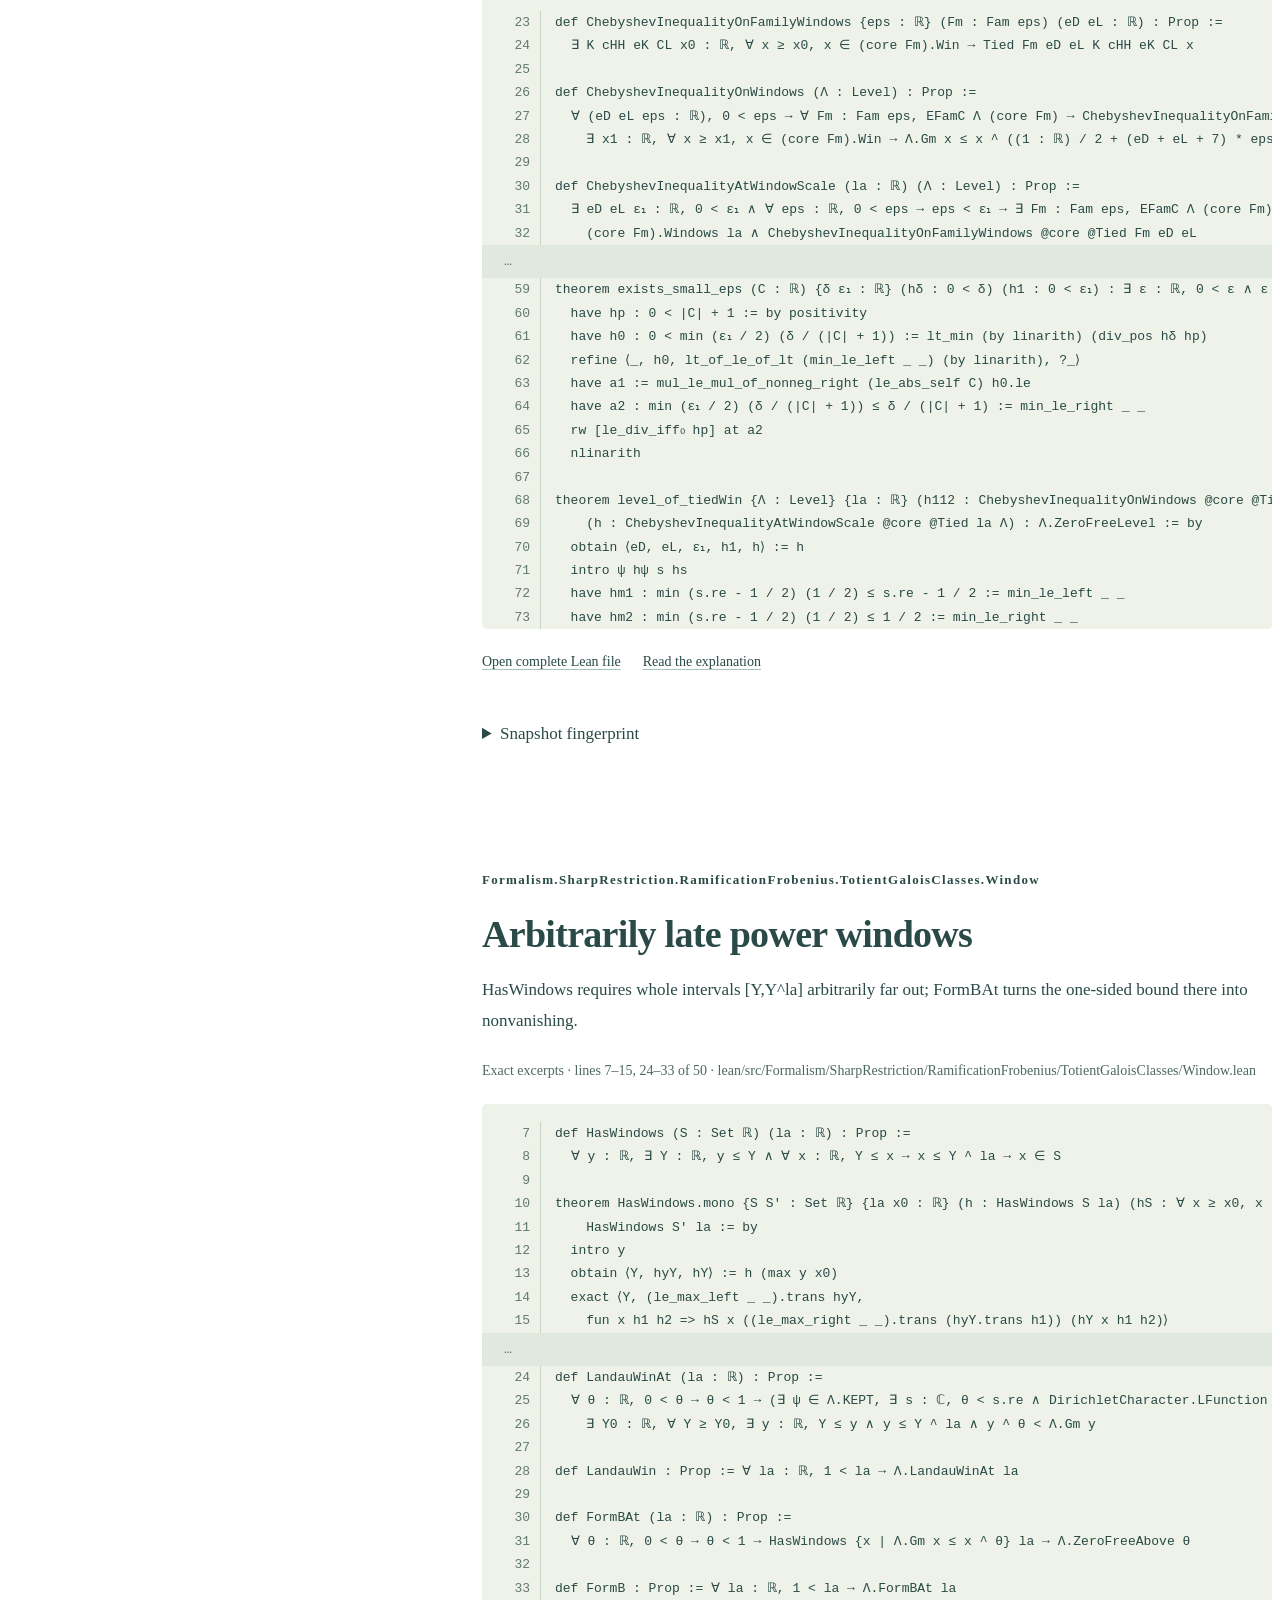
==== commit 26102b64: "Explain adjoint Selmer vanishing and auxiliary-prime control" ====
--- a/sources.html
+++ b/sources.html
@@ -39,7 +39,7 @@
       <p class="eyebrow">REFERENCES &amp; SOURCES</p>
       <h1 id="sources-title">The sources behind<br>the <em>explanation.</em></h1>
       <p class="technical-lead">A concise reference list for the mathematical background and the released argument, followed by the source records used throughout the guide.</p>
-      <div class="technical-meta"><span><strong>Edition</strong> 21 November 2026</span><span><strong>References</strong> 10 selected entries</span><span><strong>Source records</strong> 44 Lean files</span></div>
+      <div class="technical-meta"><span><strong>Edition</strong> 21 November 2026</span><span><strong>References</strong> 11 selected entries</span><span><strong>Source records</strong> 44 Lean files</span></div>
       <p class="technical-scope">Each reference states what it helps explain and where to read more in the technical notes. The source records document selected declarations from a much larger development; a complete Lean build and final-theorem axiom audit have not been performed here.</p>
       <div class="technical-hero-actions"><a class="button button-dark" href="#references">Browse the references</a><a href="#provenance">Inspect source provenance</a></div>
     </section>
@@ -153,8 +153,13 @@
             </li>
             <li id="ref-adjoint-selmer">
               <p><strong>Jack A. Thorne.</strong> <a href="https://arxiv.org/abs/2207.04925"><em>On the vanishing of adjoint Bloch–Kato Selmer groups of irreducible automorphic Galois representations</em></a>, 2022, arXiv:2207.04925.</p>
-              <p>Background on adjoint Selmer vanishing under automorphy and irreducibility hypotheses. The guide tracks the released source's specific polarized representation, local conditions and separate treatment of the rank-two constituent case.</p>
-              <p class="reference-use">Read alongside <a href="technical.html#galois-automorphic-rigidity">§2.7.12, automorphy and rigidity</a>, especially <a href="technical.html#rigidity-type-one">the rank-three vanishing input</a>.</p>
+              <p>Theorem 6.1 supplies the vanishing statement under cyclotomic-kernel irreducibility. The proof uses a deformation–Hecke comparison; Proposition 6.12 concludes with freeness and semisimplicity. The guide distinguishes this mathematical mechanism from the released source's specific rank-three application.</p>
+              <p class="reference-use">Read alongside <a href="technical.html#rigidity-type-one">§2.7.12.6, why the rank-three polarized adjoint Selmer group vanishes</a>, especially <a href="technical.html#adjoint-patching">auxiliary primes and dual Selmer control</a> and <a href="technical.html#adjoint-faithfulness">the final faithful-module argument</a>.</p>
+            </li>
+            <li id="ref-selmer-duality">
+              <p><strong>James Newton and Jack A. Thorne.</strong> <a href="https://arxiv.org/abs/1912.11265"><em>Adjoint Selmer groups of automorphic Galois representations of unitary type</em></a>, 2019; revised 2023, arXiv:1912.11265.</p>
+              <p>Background for the dual local conditions and finite-coefficient comparison in §2.4. The later Thorne paper supplies the auxiliary block conditions under cyclotomic-kernel irreducibility used in this guide.</p>
+              <p class="reference-use">Read alongside <a href="technical.html#auxiliary-dual">§2.7.12.6.7.1, the dual Selmer problem</a>, and <a href="technical.html#auxiliary-cotangent">§2.7.12.6.7.10, the passage to cotangent generators</a>.</p>
             </li>
           </ol>
           <p>This is a selective bibliography for the current exposition. Exact source links for theta matching, arithmetic geometry and the other deeper inputs remain with their respective technical sections and in the source index below.</p>
--- a/assets/technical.css
+++ b/assets/technical.css
@@ -0,0 +1,111 @@
+/* Technical companion: selectors never style KaTeX's internal spans. */
+/* Released-construction reading layer. */
+.technical-hero-actions{display:flex;flex-wrap:wrap;align-items:center;gap:20px 28px;margin-top:27px}
+.technical-hero-actions .button{font-size:14px;line-height:1.5}
+.technical-hero-actions>a:not(.button){font-size:14px;color:var(--teal);text-decoration:underline;text-underline-offset:4px}
+.technical-toc .toc-part-label{font-size:10px;font-weight:600;letter-spacing:.7px;line-height:1.6;text-transform:uppercase;margin:22px 8px 8px;color:var(--teal)}
+.technical-toc .toc-proof{counter-reset:chapters 10}
+.technical-toc .toc-sources{display:block;margin-top:15px;border-top:1px solid var(--line);padding-top:15px}
+.technical-toc .toc-sources:before{content:none}
+.technical-part-banner{padding:28px 30px;margin:0 0 42px;border:1px solid var(--line);border-radius:5px;background:var(--mint)}
+.technical-part-banner h2{font-size:42px;line-height:1.13;letter-spacing:-.6px;margin-bottom:18px}
+.technical-part-banner p:last-child{margin-bottom:0;font-size:15px;line-height:1.8}
+.technical-part-release{background:var(--ink);color:#d9e9df;margin-top:12px;border-color:var(--ink)}
+.technical-part-release h2{color:#f2f6ec}
+.technical-part-release .technical-kicker{color:#b7d3c6}
+.proof-scope-chips{display:flex;flex-wrap:wrap;gap:8px;margin-top:24px}
+.proof-scope-chips>span{font-size:11px;line-height:1.5;padding:7px 10px;border:1px solid #759d8b;border-radius:3px;color:#e4ede2}
+.technical-article code{font-size:.83em;overflow-wrap:anywhere}
+.proof-technical-figure{margin:30px auto;max-width:600px;border:1px solid var(--line);border-radius:5px;background:#f5f7ee;overflow:hidden}
+.proof-technical-figure img{display:block;width:100%;height:auto}
+.proof-technical-figure figcaption{padding:18px 22px;border-top:1px solid var(--line);font-size:13px;line-height:1.75;color:var(--muted)}
+.proof-revision-note{border-left:3px solid var(--gold);padding-left:20px;font-size:14px;line-height:1.8}
+.technical-page{--reading-width:790px}
+.technical-hero{padding-block:64px 42px;border-bottom:1px solid var(--line)}
+.technical-hero h1{font-size:clamp(48px,5.8vw,82px);line-height:1.04;max-width:940px;margin:20px 0 25px}
+.technical-hero h1 em{color:var(--teal)}
+.technical-lead{font-size:20px;line-height:1.7;max-width:780px;color:var(--muted)}
+.technical-meta{display:flex;flex-wrap:wrap;gap:8px 24px;font-size:12px;color:var(--muted);margin:25px 0}
+.technical-meta strong{color:var(--ink);font-weight:500}
+.technical-scope{max-width:850px;font-size:14px;line-height:1.8;margin:24px 0 0;padding-left:18px;border-left:3px solid var(--gold)}
+.technical-scope a,.technical-article a{color:var(--teal);text-decoration:underline;text-decoration-color:#a8c3b7;text-underline-offset:3px}
+.technical-layout{display:grid;grid-template-columns:220px minmax(0,var(--reading-width));justify-content:space-between;gap:64px;align-items:start;margin-block:48px 90px}
+.technical-toc{position:sticky;top:28px;max-height:calc(100vh - 56px);overflow:auto;padding-right:8px}
+.technical-toc summary{font-size:12px;font-weight:600;letter-spacing:1px;list-style:none;margin-bottom:17px;cursor:pointer}
+.technical-toc summary::-webkit-details-marker{display:none}
+.technical-toc summary:after{content:'−';float:right;font-size:18px;font-weight:400}
+.technical-toc details:not([open]) summary:after{content:'+'}
+.technical-toc ol{list-style:none;padding:0;margin:0;counter-reset:chapters}
+.technical-toc li{counter-increment:chapters;margin:0}
+.technical-toc a{display:grid;grid-template-columns:22px 1fr;gap:8px;padding:9px 8px;border-left:2px solid transparent;font-size:13px;line-height:1.5;color:var(--muted)}
+.technical-toc a:before{content:counter(chapters,decimal-leading-zero);font-size:10px;line-height:2;color:var(--teal)}
+.technical-toc a:hover,.technical-toc a[aria-current=true]{color:var(--ink);border-left-color:var(--teal);background:var(--mint)}
+.technical-toc .toc-back{display:block;margin-top:22px;padding:15px 0;border-top:1px solid var(--line);font-size:12px}
+.technical-toc .toc-back:before{content:none}
+.technical-article{min-width:0;font-size:17px;line-height:1.85;color:#294a46;counter-reset:equation}
+.technical-section{padding:0 0 48px;margin-bottom:45px;border-bottom:1px solid var(--line);scroll-margin-top:32px}
+.technical-kicker{font-family:var(--sans);font-size:11px;font-weight:600;letter-spacing:1.3px;color:var(--teal);margin:0 0 15px}
+.technical-section h2{font-size:44px;line-height:1.12;letter-spacing:-.7px;color:var(--ink);margin:0 0 25px}
+.technical-section h3{font-size:29px;line-height:1.25;letter-spacing:-.2px;margin:32px 0 15px;color:var(--ink)}
+.technical-section h3[id],.technical-section h4[id]{scroll-margin-top:32px}
+.technical-section h4{font-size:16px;margin:25px 0 10px;color:var(--ink)}
+.rg-local-detail h4,.uv-detail h4,.ir-detail h4,.phase-detail h4{font-family:var(--serif);font-size:24px;font-weight:400;line-height:1.3;margin:34px 0 16px}
+.rg-local-nav{border-left:3px solid var(--gold);padding-left:27px!important;font-size:15px}
+.technical-section p{margin-bottom:21px}
+.technical-section strong{font-weight:600;color:var(--ink)}
+.technical-section ul,.technical-section ol{padding-left:24px;margin:20px 0 25px}
+.technical-section li{padding-left:5px;margin-bottom:11px}
+.technical-section .katex{font-size:1.06em}
+.technical-section .symmetry-equation{min-width:0;margin:24px 0;padding:18px 20px;border-left:3px solid var(--teal);background:#edf2e9;font-size:16px;overflow-x:auto}
+.technical-section .symmetry-equation .katex-display>.katex{text-align:left}
+.technical-equation{position:relative;min-width:0;overflow-x:auto;overflow-y:hidden;padding:22px 24px 31px;margin:27px 0;border:1px solid #d8e2d7;border-radius:4px;background:#f2f5ed;color:var(--ink);font-size:16px;line-height:1.6;counter-increment:equation;scrollbar-width:thin;scrollbar-color:#a3bbae transparent}
+.technical-equation:after{content:'(' counter(equation) ')';position:absolute;right:13px;bottom:6px;font:10px var(--sans);color:var(--muted)}
+.technical-equation .katex-display{margin:0;text-align:left}
+.technical-equation .katex-display>.katex{text-align:left;white-space:nowrap}
+.technical-note{padding:20px 24px;border-left:3px solid var(--teal);background:#eaf0e6;margin:27px 0;font-size:15px;line-height:1.8}
+.technical-note p:last-child{margin-bottom:0}
+.technical-section details{border-block:1px solid var(--line);margin:26px 0;padding:17px 0}
+.technical-section summary{font-weight:500;color:var(--ink);cursor:pointer}
+.technical-section details[open] summary{margin-bottom:20px}
+.technical-roadmap{margin:35px 0 0;list-style:none;display:grid;grid-template-columns:repeat(5,minmax(0,1fr));gap:12px;padding:0}
+.technical-roadmap li{position:relative;padding:15px 17px;border:1px solid var(--line);background:#eef2e8;line-height:1.4}
+.technical-roadmap a{display:block;font-size:13px;font-weight:500}
+.technical-roadmap small{display:block;font-size:10px;font-weight:400;line-height:1.5;color:var(--muted);margin-top:7px}
+.technical-roadmap li:last-child{border-color:#cbb28f;background:#f2ecdf}
+.technical-key{display:grid;grid-template-columns:70px 1fr;gap:10px 18px;margin:22px 0 0}
+.technical-key dt{color:var(--ink);font-weight:500}
+.technical-key dd{margin:0;color:var(--muted);font-size:14px;line-height:1.8}
+.technical-reading{list-style:none!important;padding:0!important}
+.technical-reading li{margin:0!important;padding:21px 0!important;border-top:1px solid var(--line);font-size:14px;line-height:1.8;scroll-margin-top:30px}
+.technical-reading li strong{display:block;font-size:15px;margin-bottom:4px}
+.technical-reading p{margin:7px 0 0;font-size:13px}
+.technical-reading .source-number{display:inline-block;margin-right:7px;color:var(--teal)}
+.technical-endlink{display:inline-flex;gap:25px;align-items:center;font-size:14px}
+.technical-numbered .note-number{font-family:var(--sans);font-size:.7em;font-weight:500;letter-spacing:0;white-space:nowrap;margin-right:.25em;color:var(--teal)}
+.technical-numbered .technical-part-release .note-number{color:#b7d3c6}
+.technical-numbered .technical-section h3{font-size:43px;line-height:1.12;letter-spacing:-.7px;color:var(--ink);margin:0 0 25px}
+.technical-numbered .technical-section h4{font-family:var(--serif);font-size:29px;font-weight:400;line-height:1.25;letter-spacing:-.2px;margin:32px 0 15px;color:var(--ink)}
+.technical-numbered .technical-section :is(h5,h6){font-family:var(--serif);font-size:20px;font-weight:400;line-height:1.4;margin:25px 0 10px;color:var(--ink)}
+.technical-numbered :is(h3,h4,h5,h6)[id]{scroll-margin-top:32px}
+.technical-numbered .technical-substep{font-family:var(--serif);font-size:20px;font-weight:400;line-height:1.4;margin:28px 0 12px;color:var(--ink);scroll-margin-top:32px}
+.technical-numbered-toc ol{counter-reset:none}
+.technical-numbered-toc li{counter-increment:none}
+.technical-numbered-toc a.toc-numbered{grid-template-columns:3.1em minmax(0,1fr);gap:8px}
+.technical-numbered-toc a.toc-numbered:before{content:none}
+.technical-numbered-toc .note-nav-number,.technical-numbered .note-nav-number{white-space:nowrap;font-variant-numeric:tabular-nums;color:var(--teal)}
+.technical-numbered .landau-step-nav ol{list-style:none;padding:0}
+.technical-numbered .landau-step-nav li{padding:0}
+.technical-numbered .landau-step-nav a{display:grid;grid-template-columns:4.2em minmax(0,1fr);gap:8px}
+.technical-numbered .adjoint-step-nav a{grid-template-columns:6.8em minmax(0,1fr)}
+.technical-numbered .auxiliary-step-nav a{grid-template-columns:7.6em minmax(0,1fr)}
+.technical-section table{border-collapse:collapse;width:100%;font-size:14px;margin:25px 0}
+.technical-section th,.technical-section td{padding:14px 12px;border-bottom:1px solid var(--line);text-align:left;vertical-align:top}
+.technical-section th{font-weight:600;color:var(--ink)}
+@media(max-width:1100px){.technical-layout{grid-template-columns:185px minmax(0,1fr);gap:35px}.technical-roadmap{gap:8px}.technical-roadmap li{padding:13px}.technical-article{font-size:16px}.technical-equation{font-size:15px}}
+@media(max-width:850px){.technical-layout{grid-template-columns:minmax(0,1fr);gap:32px;margin-top:30px}.technical-toc{position:static;max-height:none;border-block:1px solid var(--line);padding:17px 0}.technical-toc summary{margin:0}.technical-toc details[open] summary{margin-bottom:15px}.technical-toc ol{display:grid;grid-template-columns:1fr 1fr;gap:0 18px}.technical-toc .toc-back{margin-top:10px}.technical-roadmap{grid-template-columns:repeat(3,minmax(0,1fr))}.technical-section h2{font-size:40px}.technical-hero{padding-top:44px}}
+@media(max-width:600px){.technical-hero{padding-block:35px 30px}.technical-hero h1{font-size:52px;letter-spacing:-1px}.technical-lead{font-size:17px}.technical-meta{font-size:11px;gap:8px}.technical-meta span{flex-basis:100%}.technical-scope{font-size:13px;padding-left:14px}.technical-roadmap{grid-template-columns:1fr 1fr;gap:8px}.technical-roadmap li{padding:13px}.technical-roadmap li:last-child{grid-column:1/-1}.technical-toc ol{grid-template-columns:1fr}.technical-toc a{font-size:14px}.technical-article{font-size:16px;line-height:1.8}.technical-section{padding-bottom:32px;margin-bottom:34px}.technical-section h2{font-size:37px}.technical-section h3{font-size:28px}.technical-kicker{font-size:10px}.technical-equation{font-size:15px;padding:20px 16px 31px;margin:23px 0}.technical-note{padding:17px 18px;font-size:14px}.technical-key{grid-template-columns:50px 1fr;gap:13px}.technical-key dd{font-size:13px}.technical-reading li{font-size:13px}.technical-reading li strong{font-size:14px}}
+@media(max-width:850px){.technical-toc details[open] nav{max-height:65vh;overflow:auto;overscroll-behavior:contain;padding-right:7px}.technical-toc .toc-part-label:first-child{margin-top:4px}}
+@media(max-width:600px){.technical-part-banner{padding:22px 20px;margin-bottom:32px}.technical-part-banner h2{font-size:35px}.technical-part-banner p:last-child{font-size:14px}.technical-hero-actions{gap:16px}.technical-hero-actions .button{gap:20px;font-size:13px}.proof-technical-figure figcaption{padding:15px 17px;font-size:12px}.proof-scope-chips>span{font-size:10px}.technical-toc details[open] nav{max-height:60vh}}
+@media print{.technical-toc,.technical-roadmap,.technical-meta,.technical-hero-actions{display:none}.technical-layout{display:block;margin:20px 0}.technical-hero{padding:15px 0}.technical-hero h1{font-size:42px}.technical-section{break-inside:auto}.technical-section h2{font-size:30px;break-after:avoid}.technical-article{font-size:11pt}.technical-equation{font-size:10pt;overflow:visible;break-inside:avoid}.technical-note{break-inside:avoid}.technical-part-banner{background:#eef2e8;color:#183c34;break-inside:avoid}.technical-part-banner h2,.technical-part-banner .technical-kicker{color:#183c34}.proof-scope-chips>span{color:#183c34}.proof-technical-figure{max-width:430px;break-inside:avoid}}
+@media(max-width:600px){.technical-numbered .technical-section h3{font-size:36px}.technical-numbered .technical-section h4{font-size:28px}}
+@media print{.technical-numbered .technical-section h3{font-size:30px}.technical-numbered .technical-section h4{font-size:23px}.technical-numbered :is(h2,h3,h4,h5,h6,.technical-substep){break-after:avoid}.technical-numbered .technical-part-release .note-number{color:#183c34}}
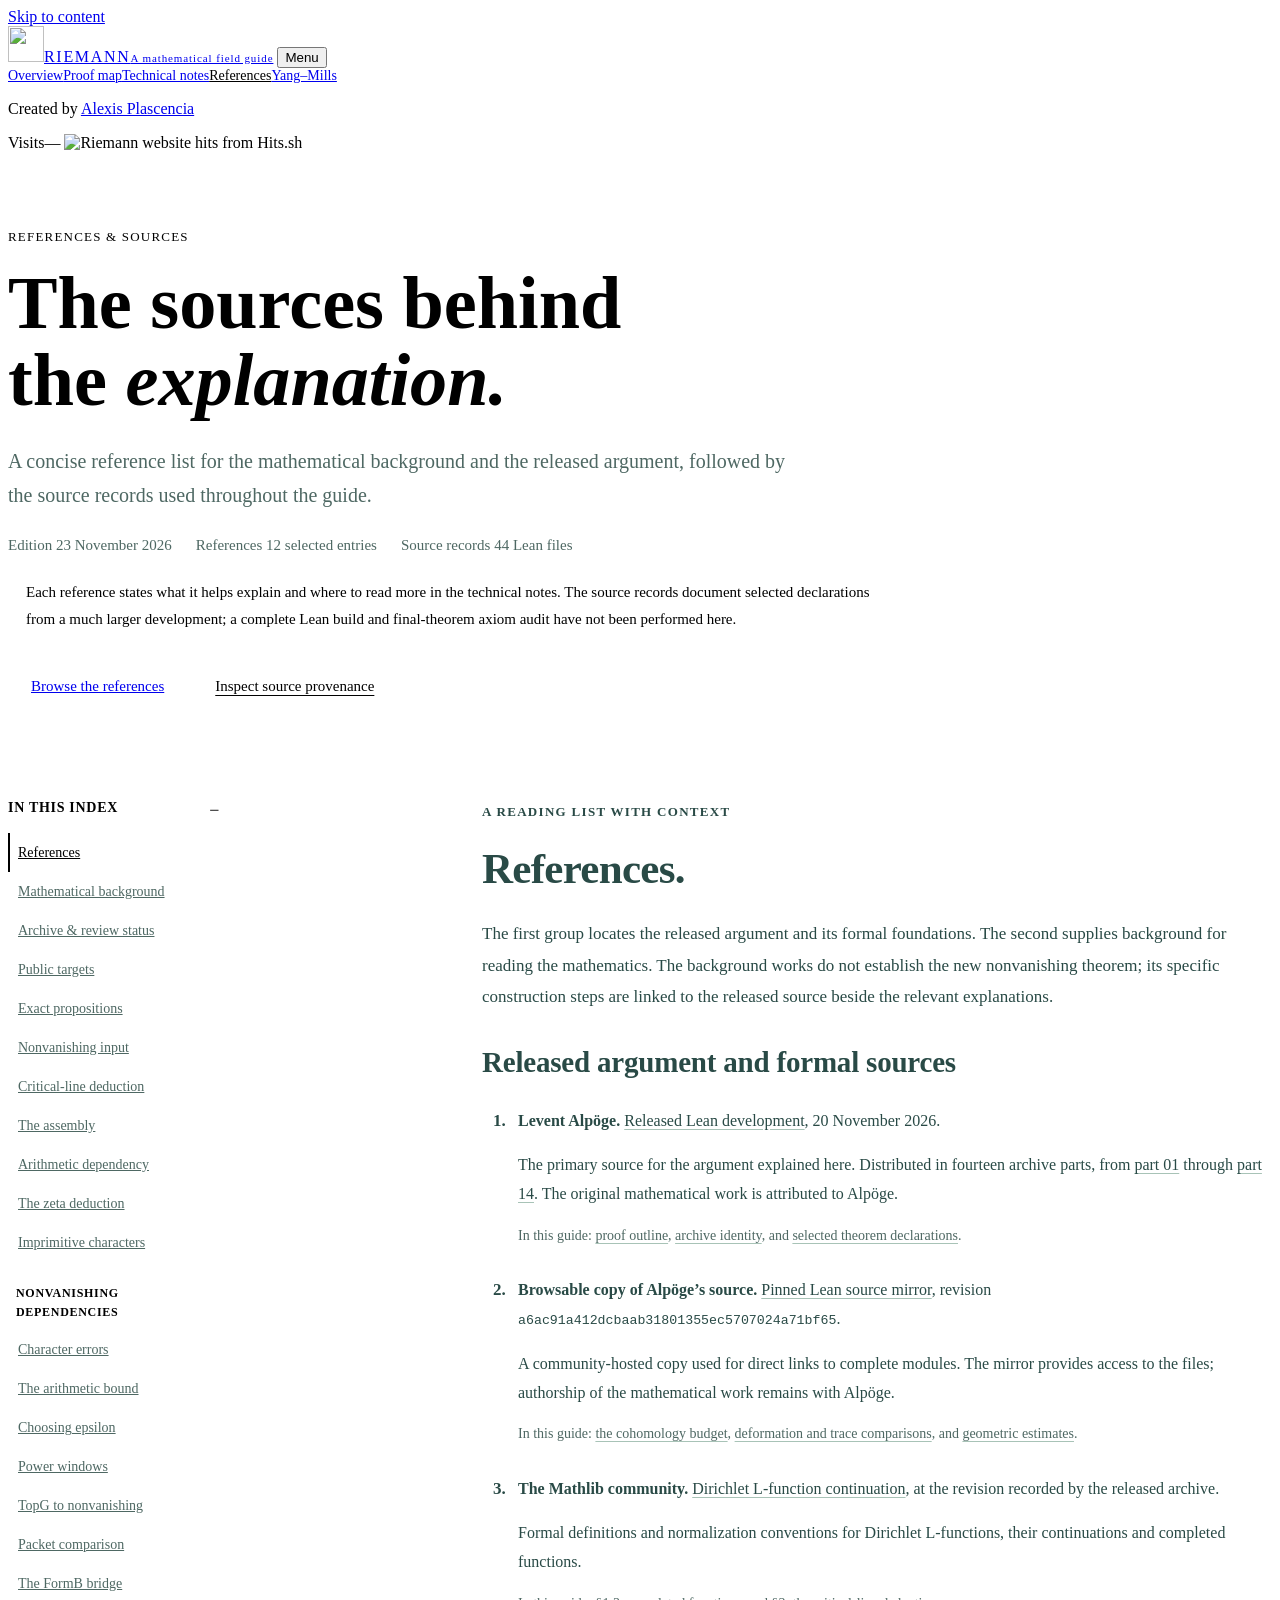
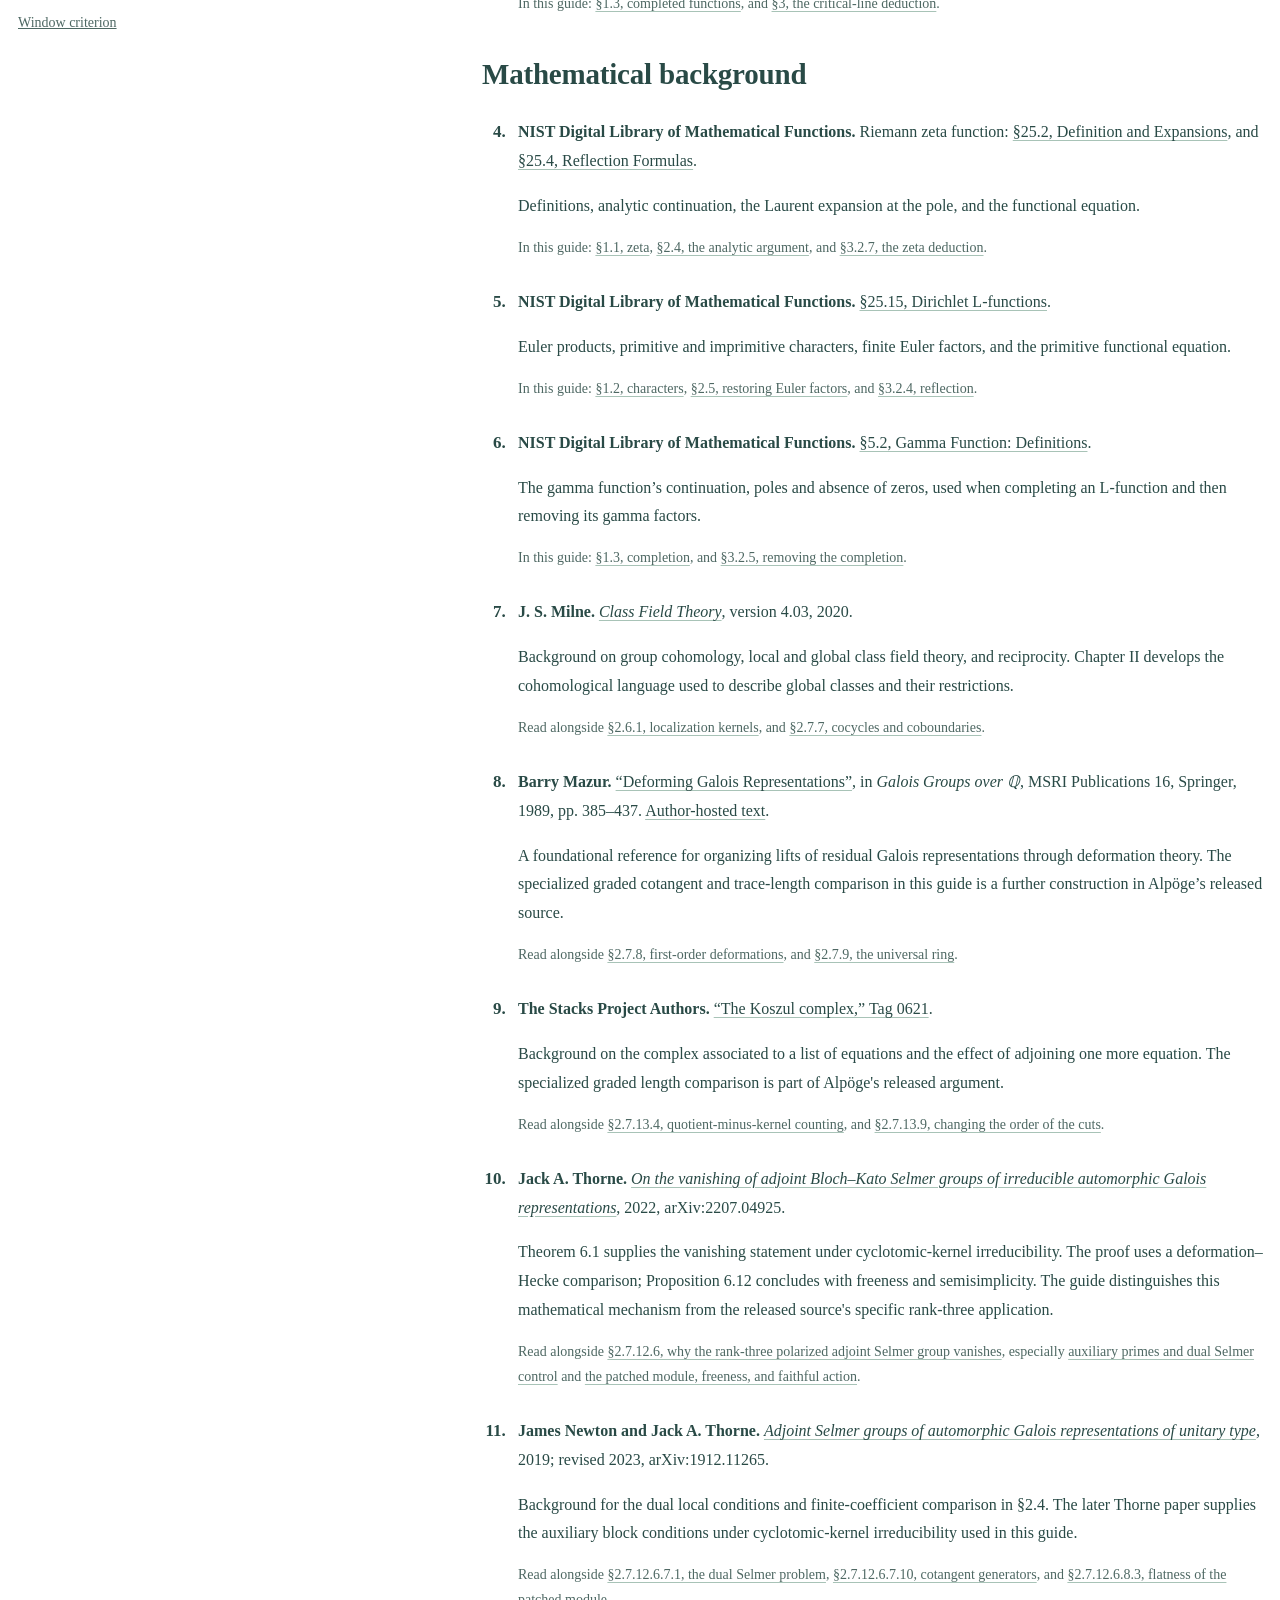
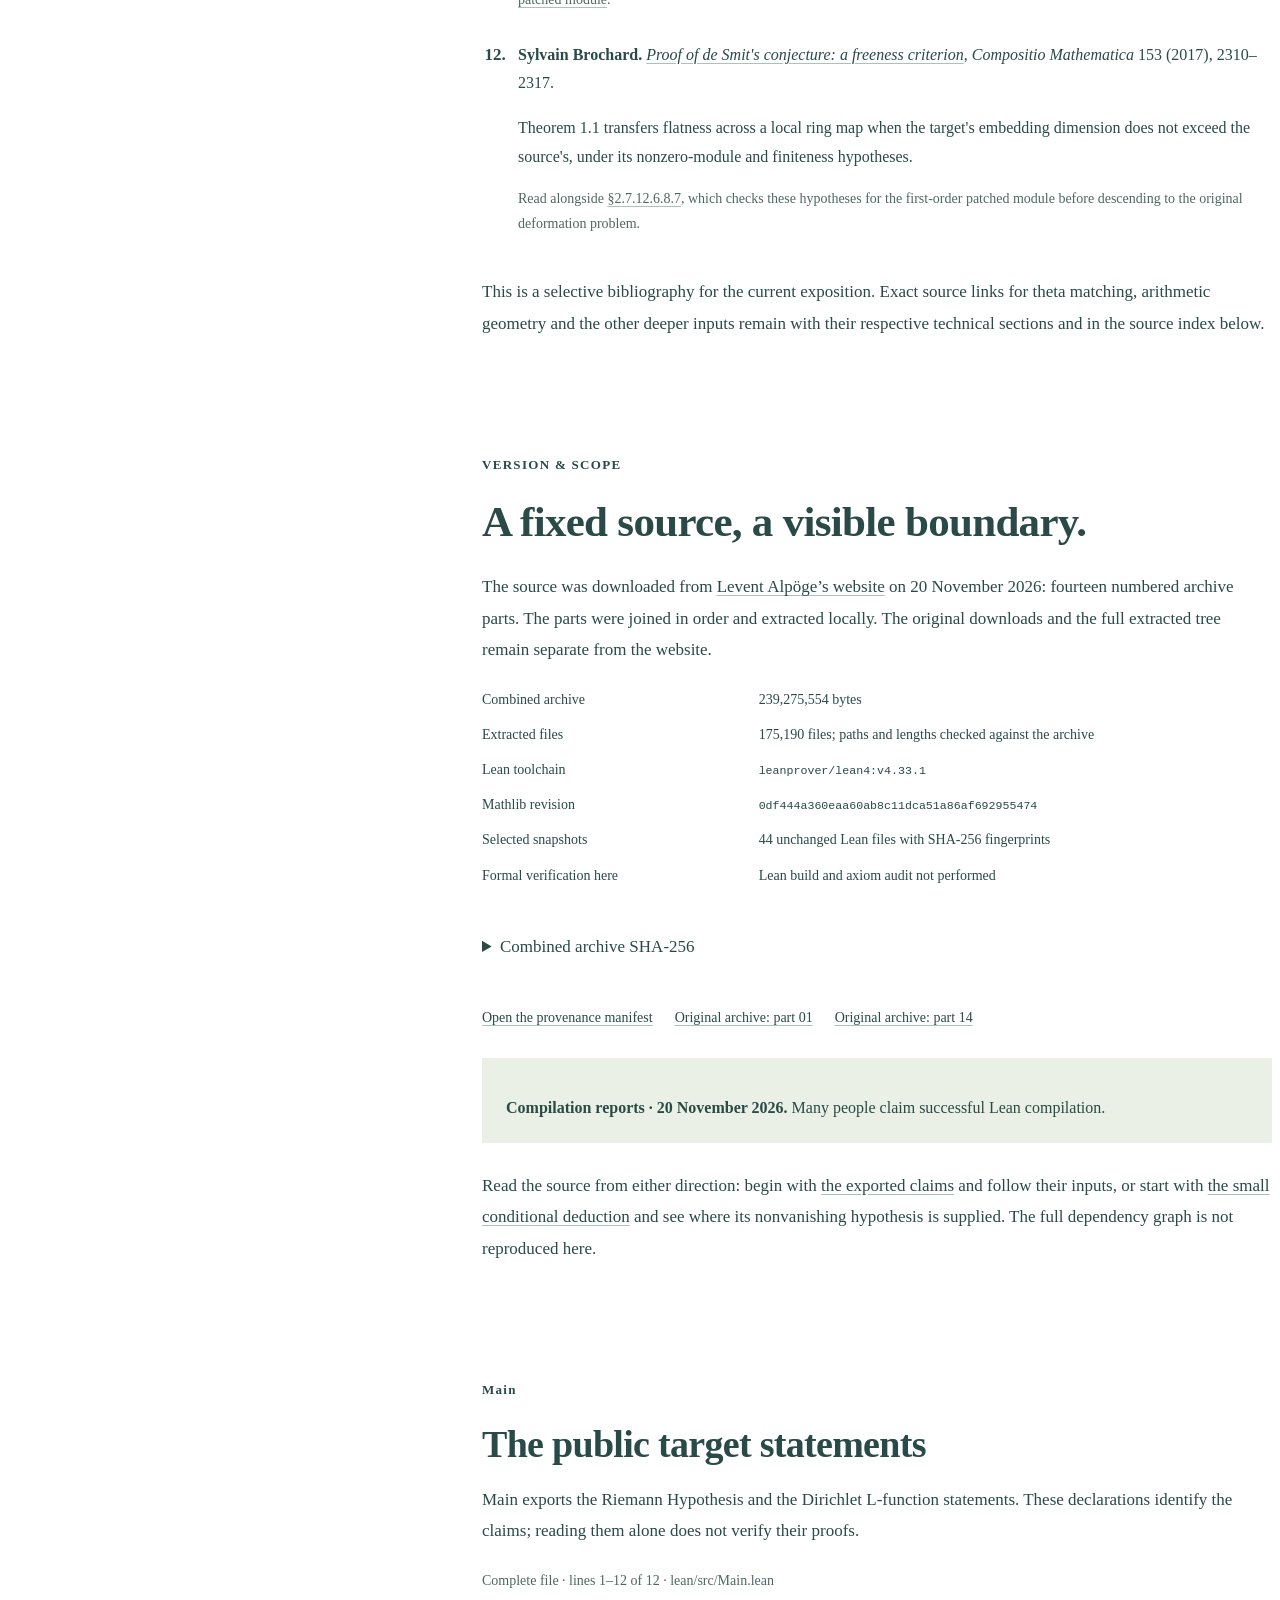
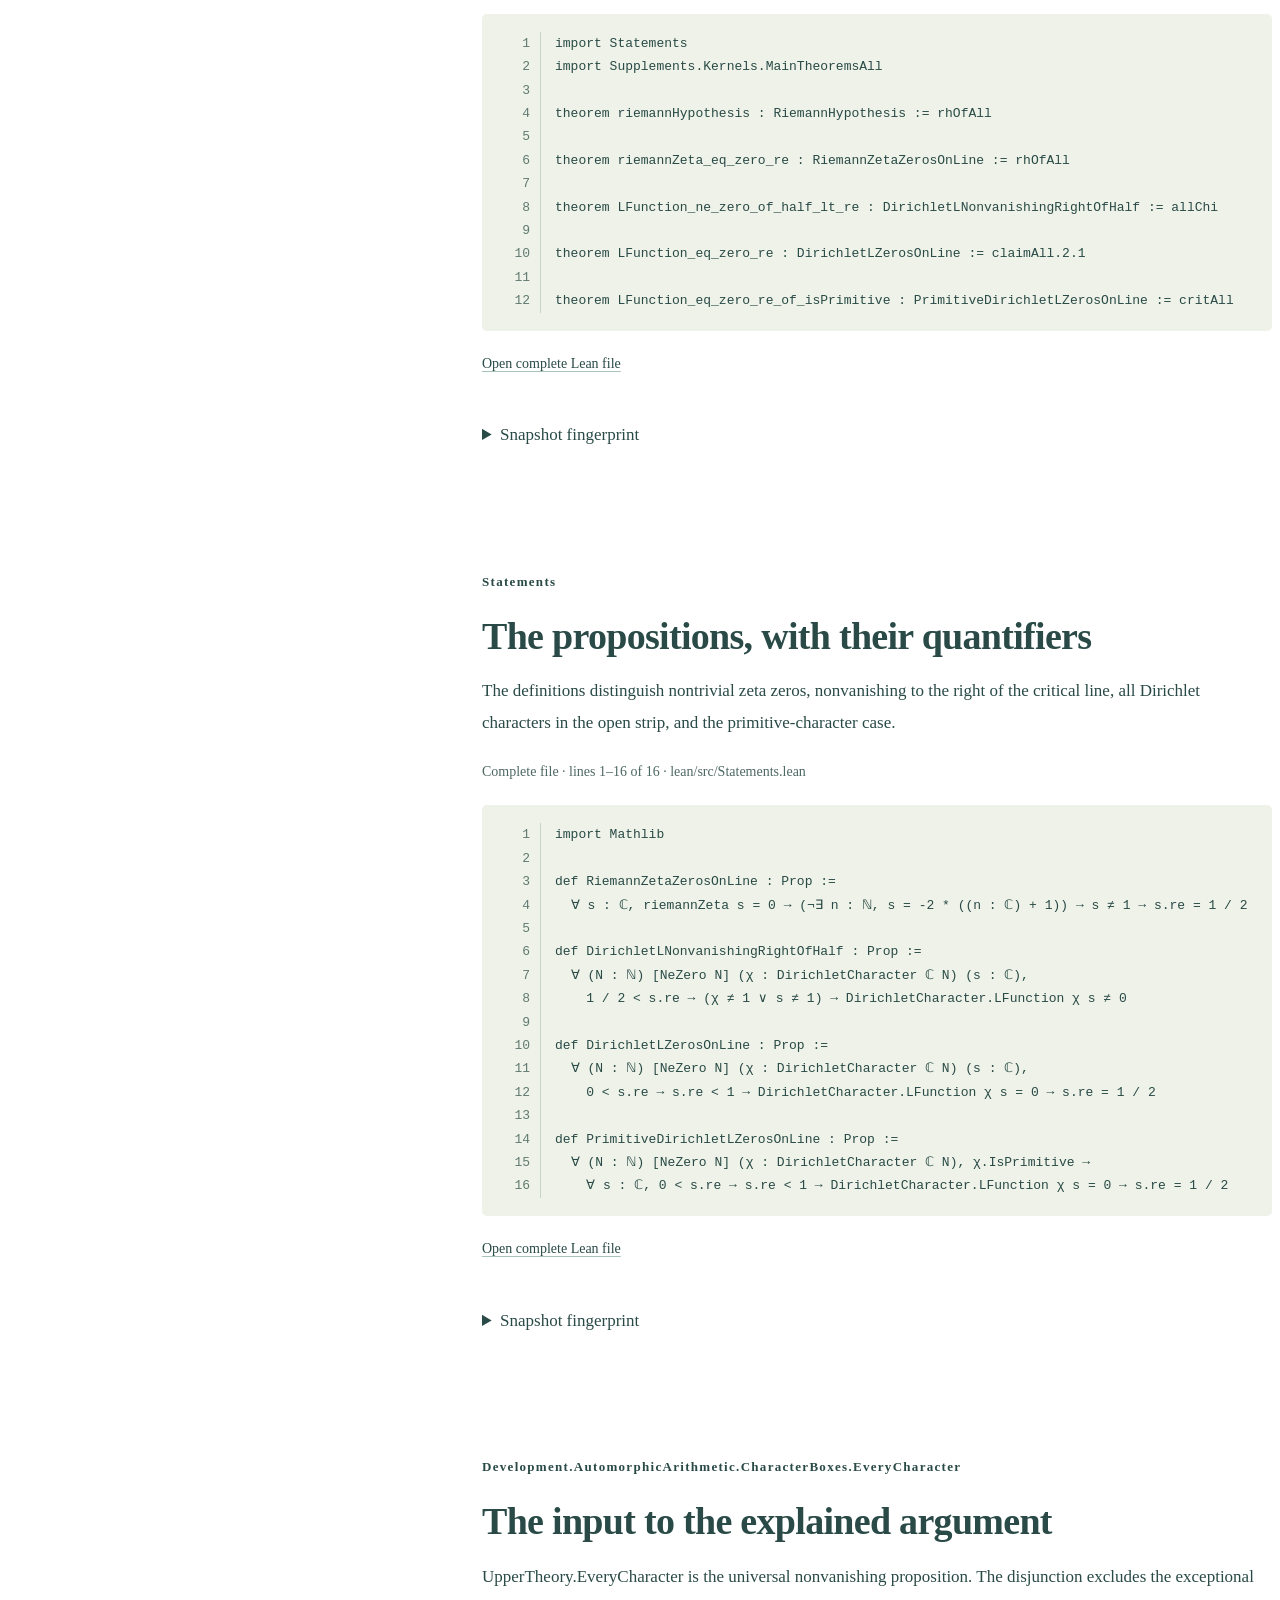
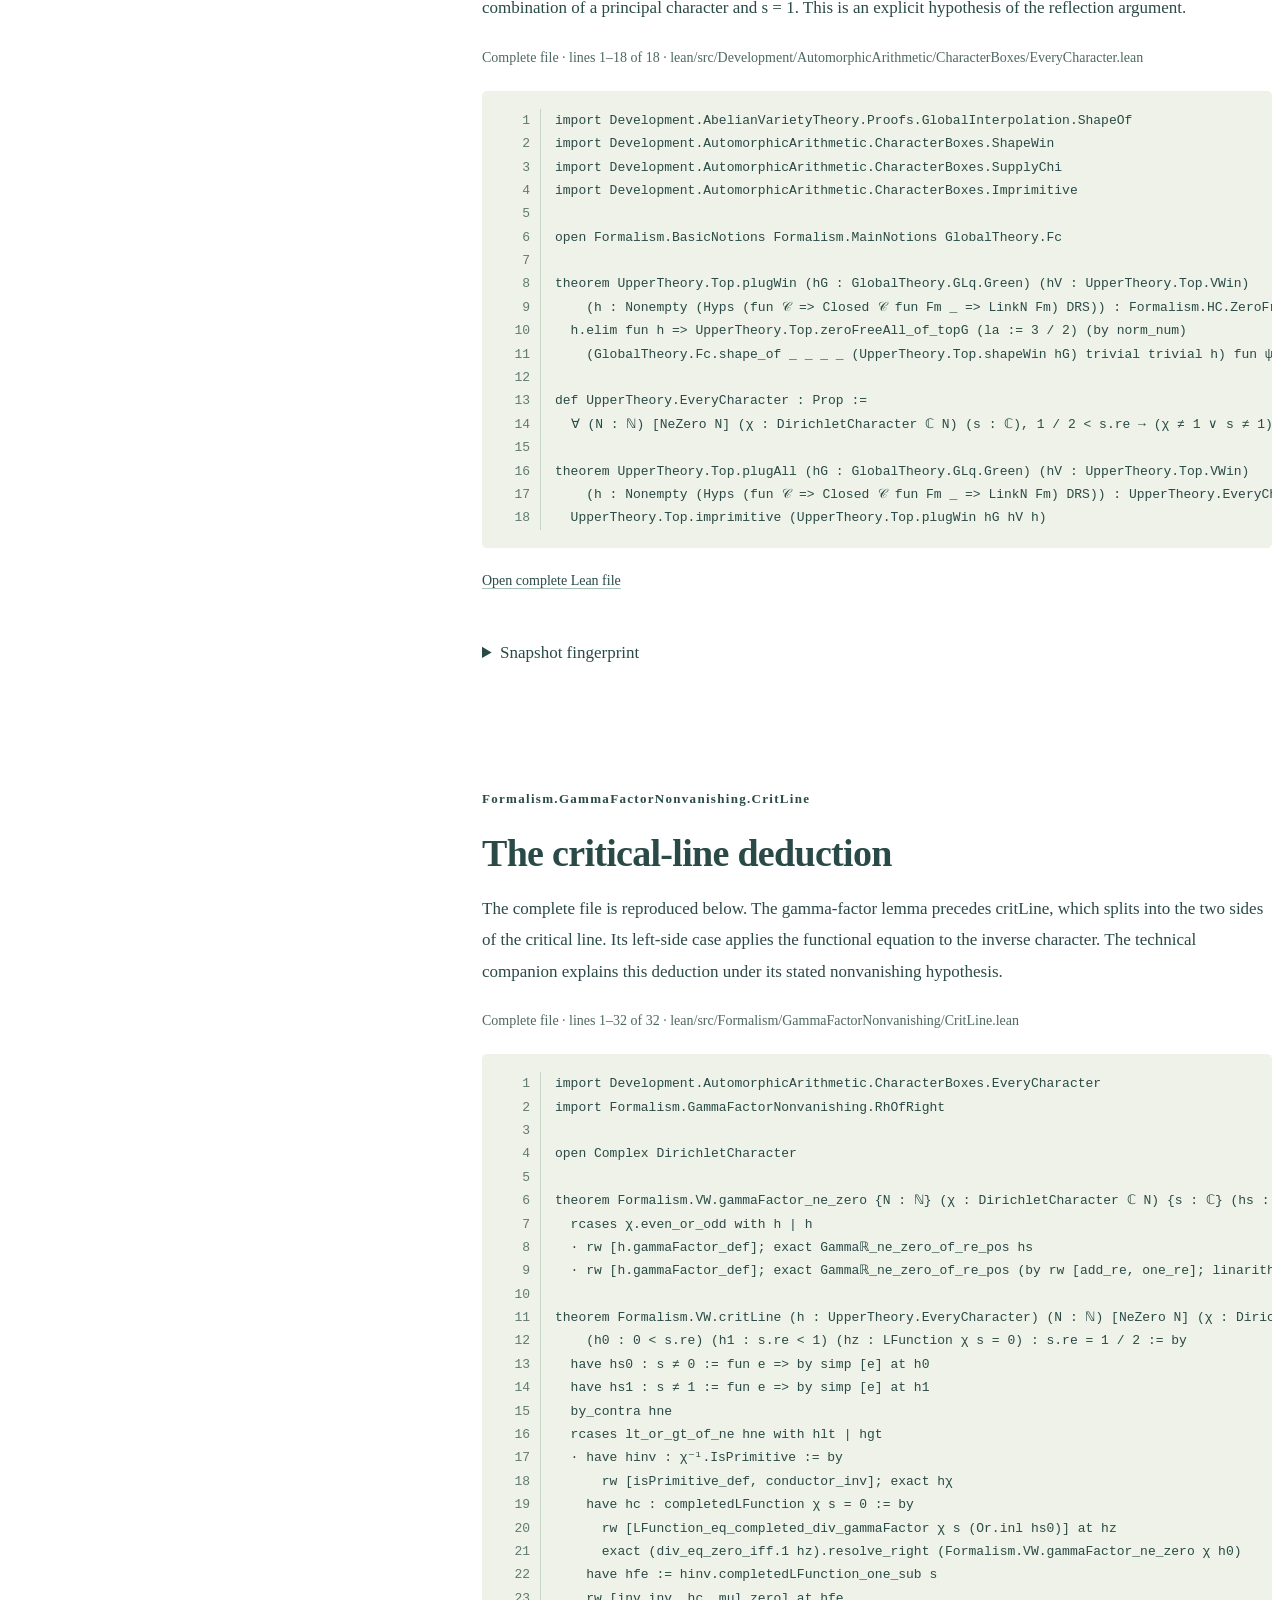
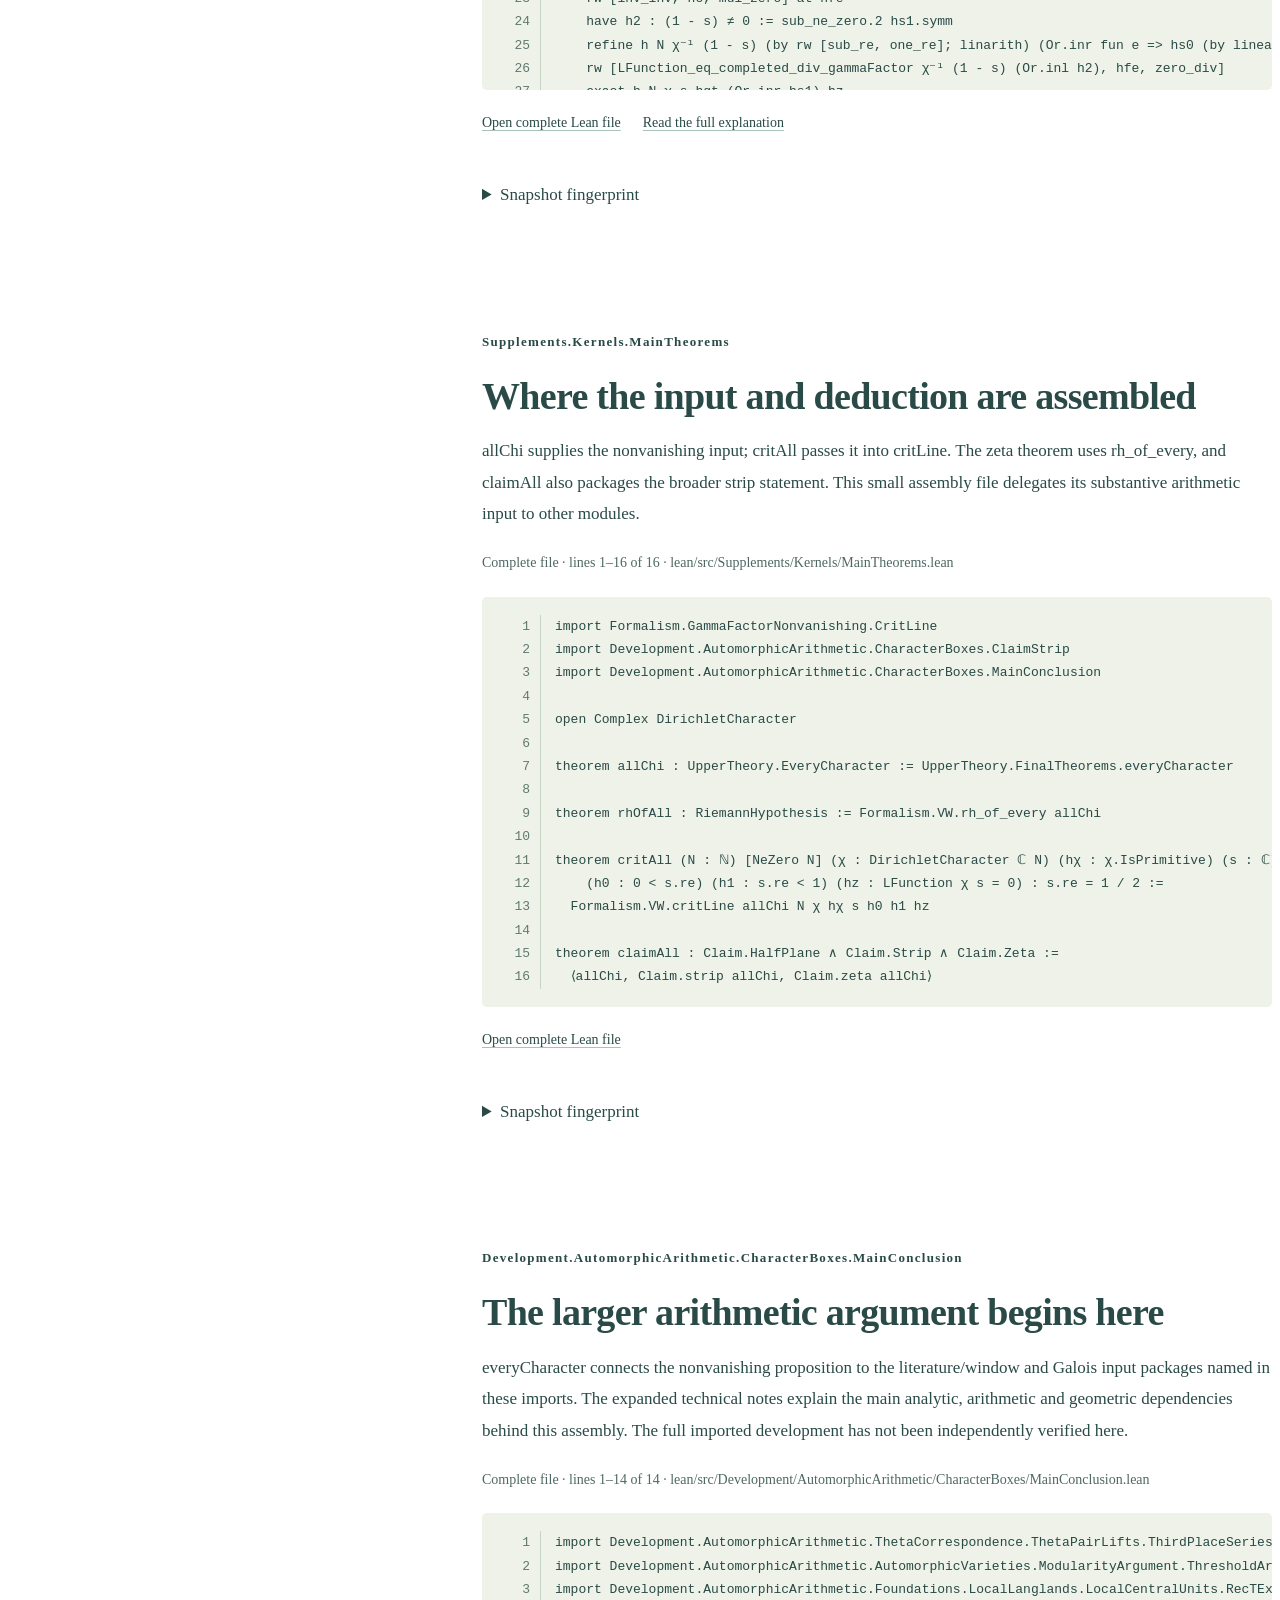
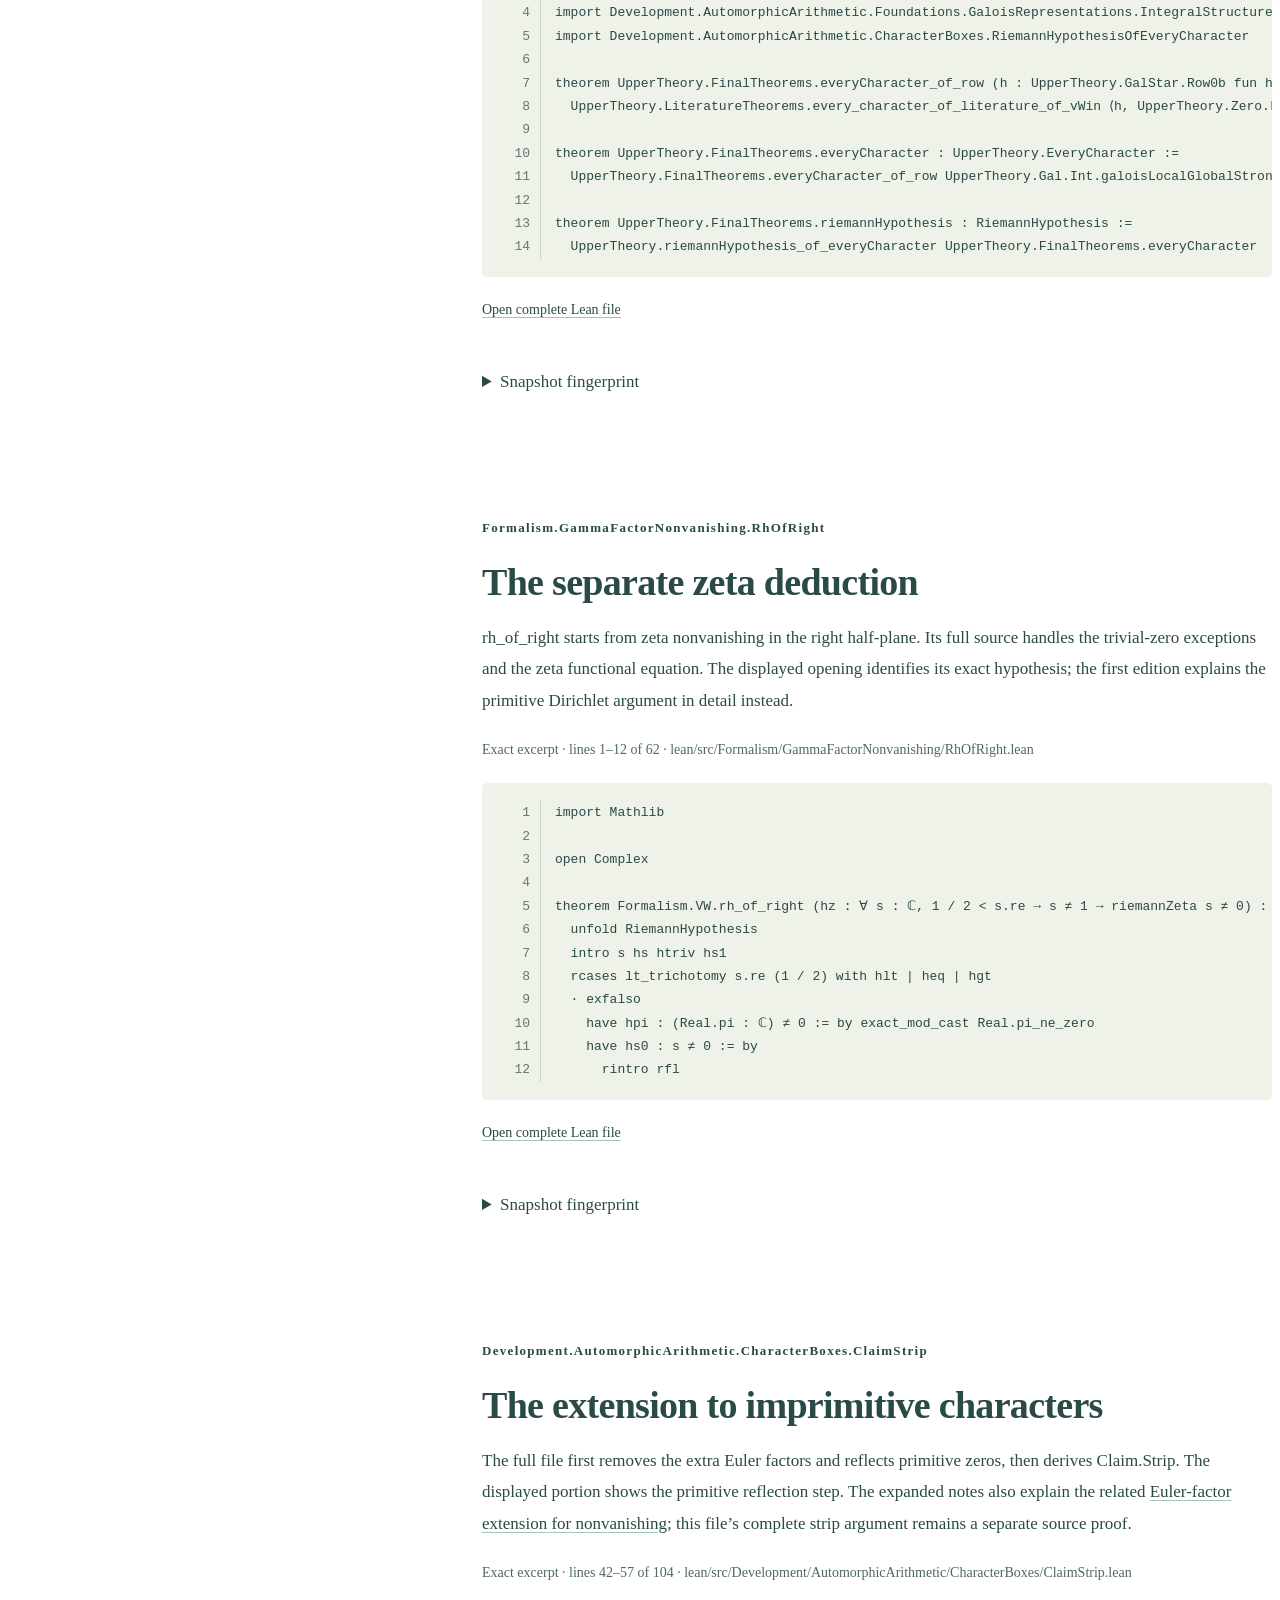
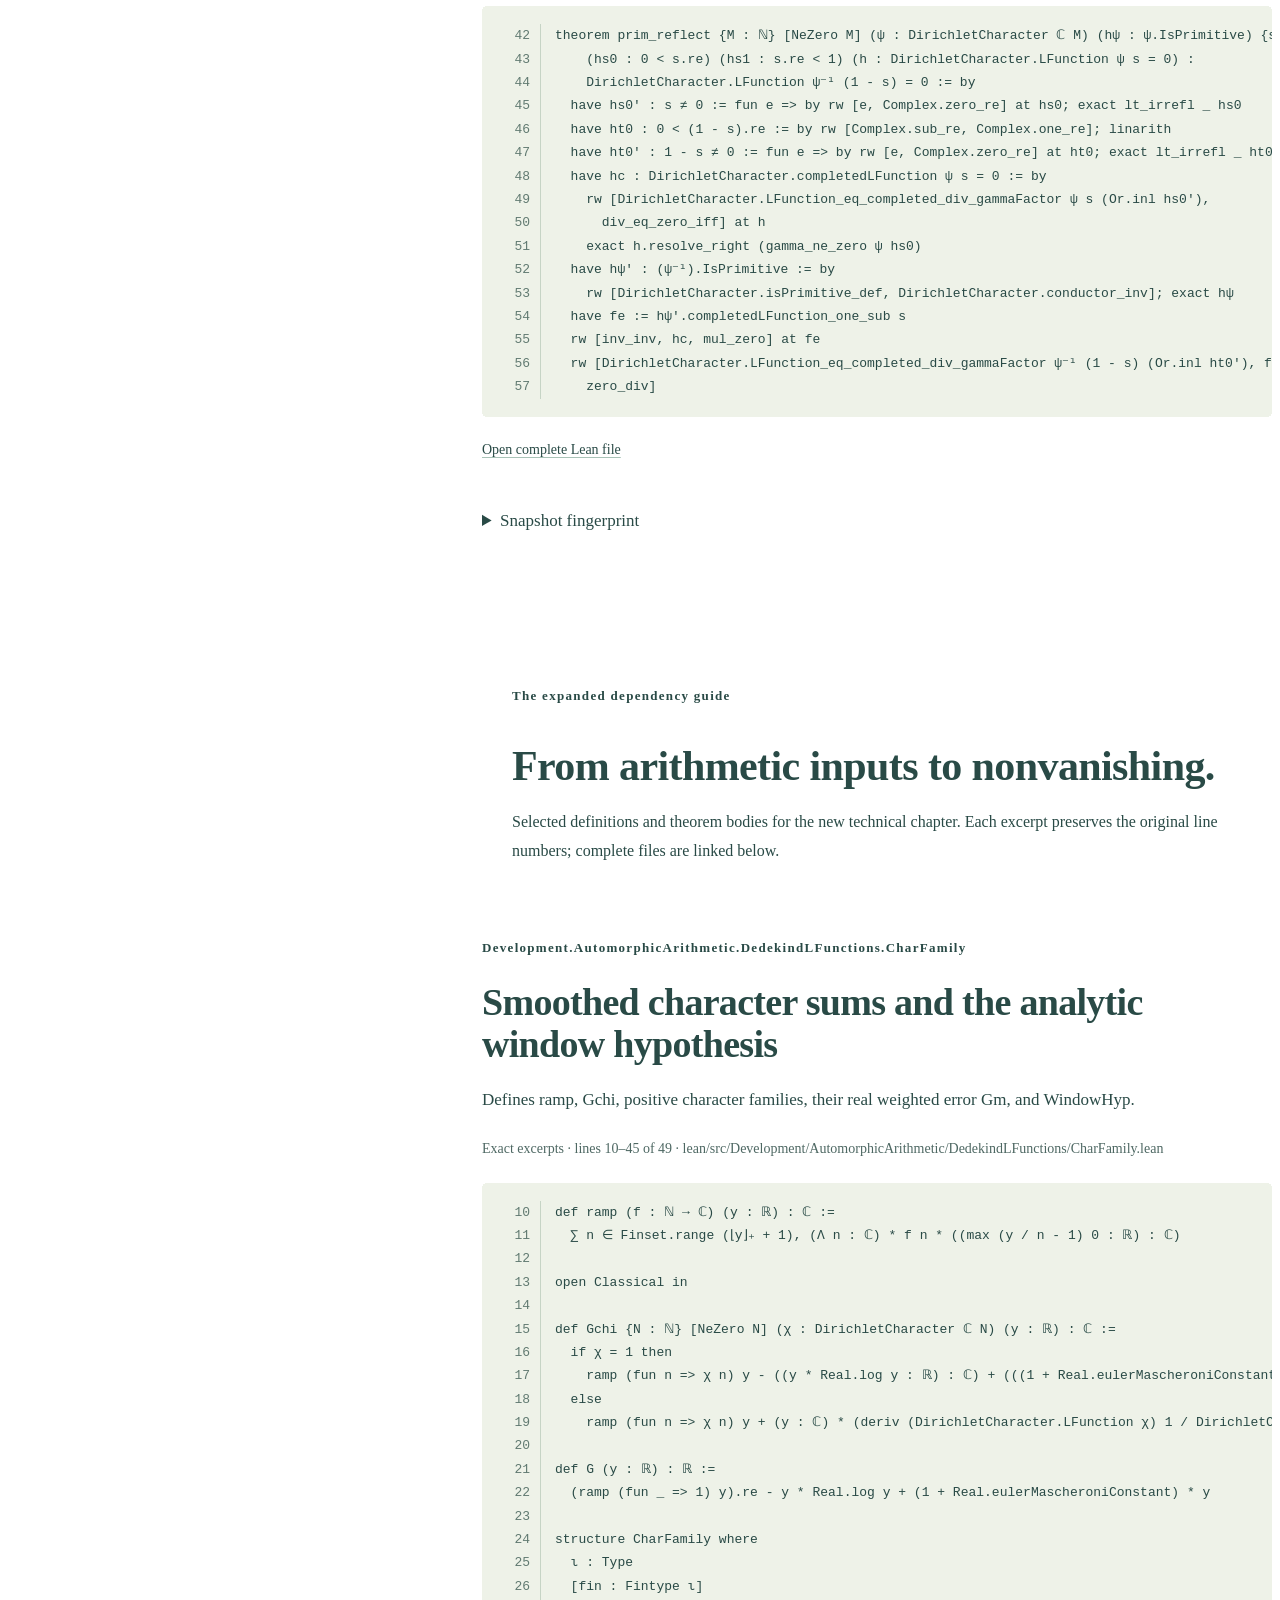
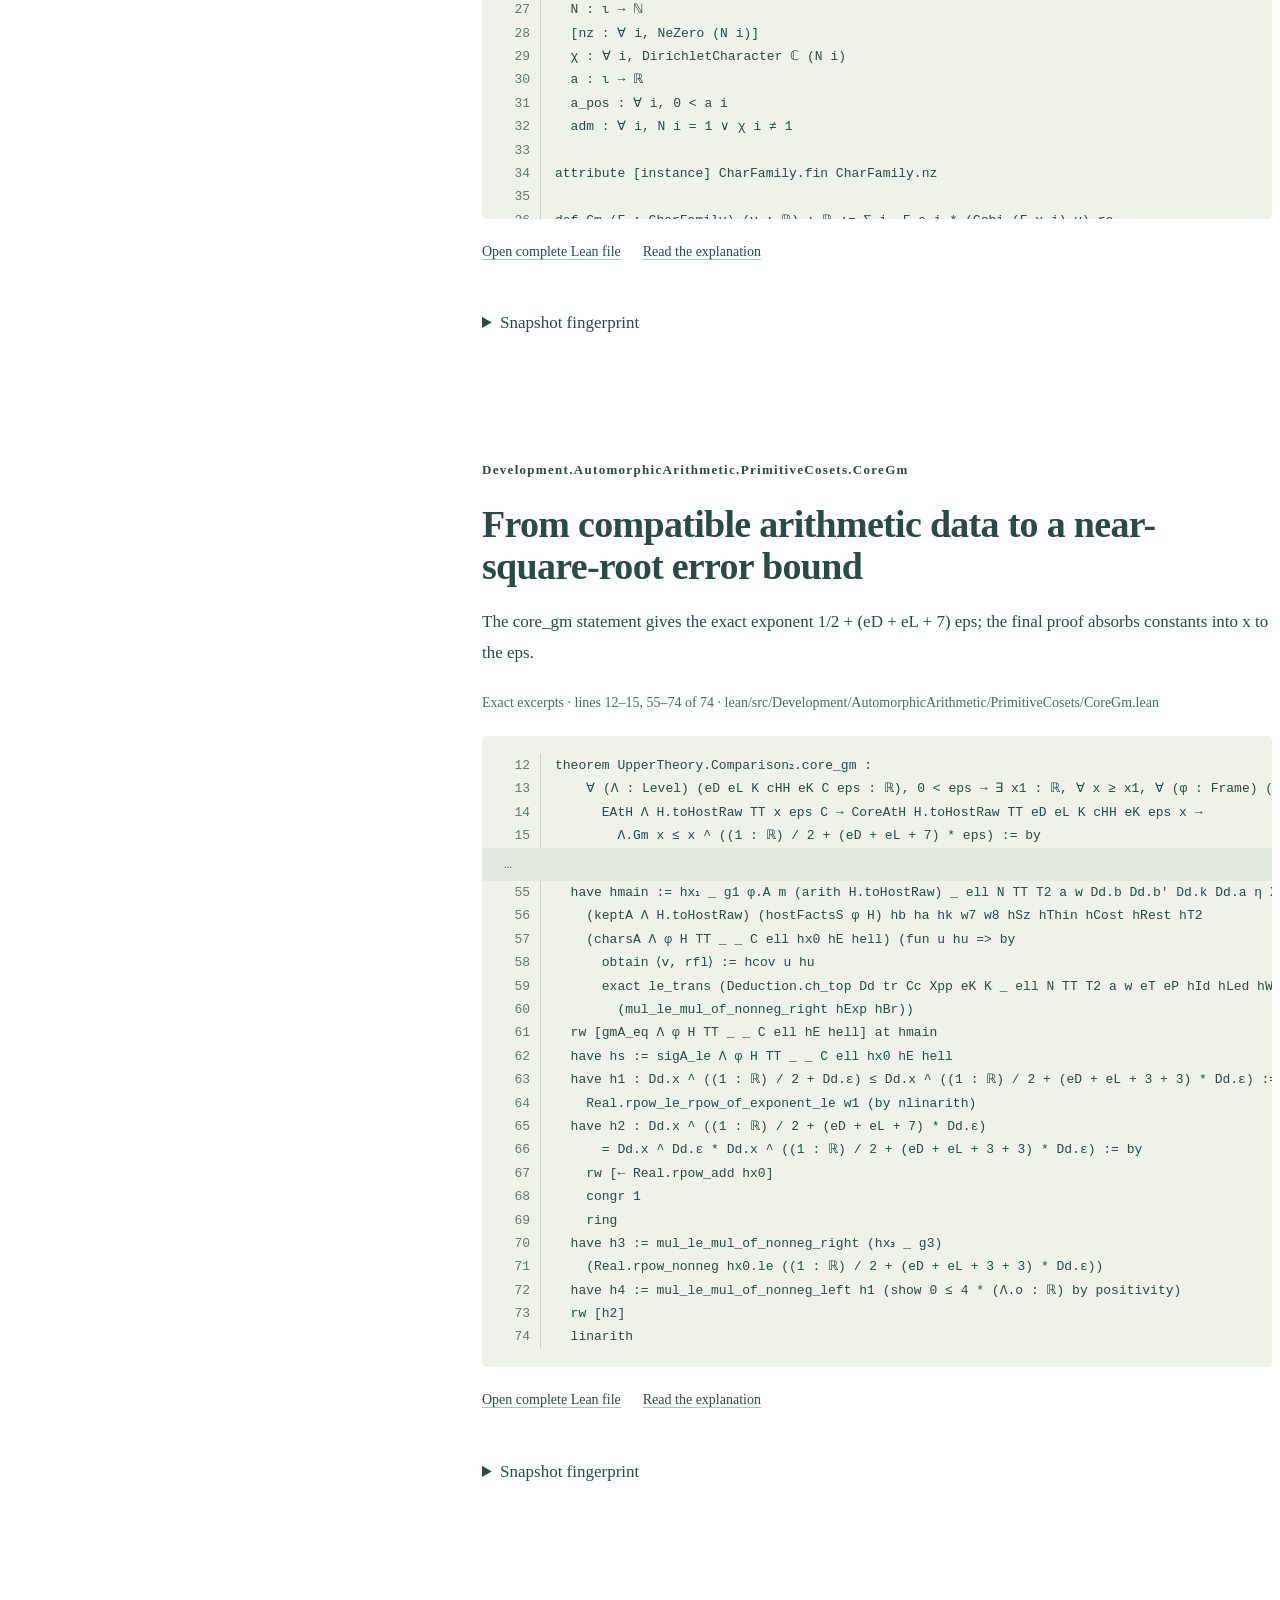
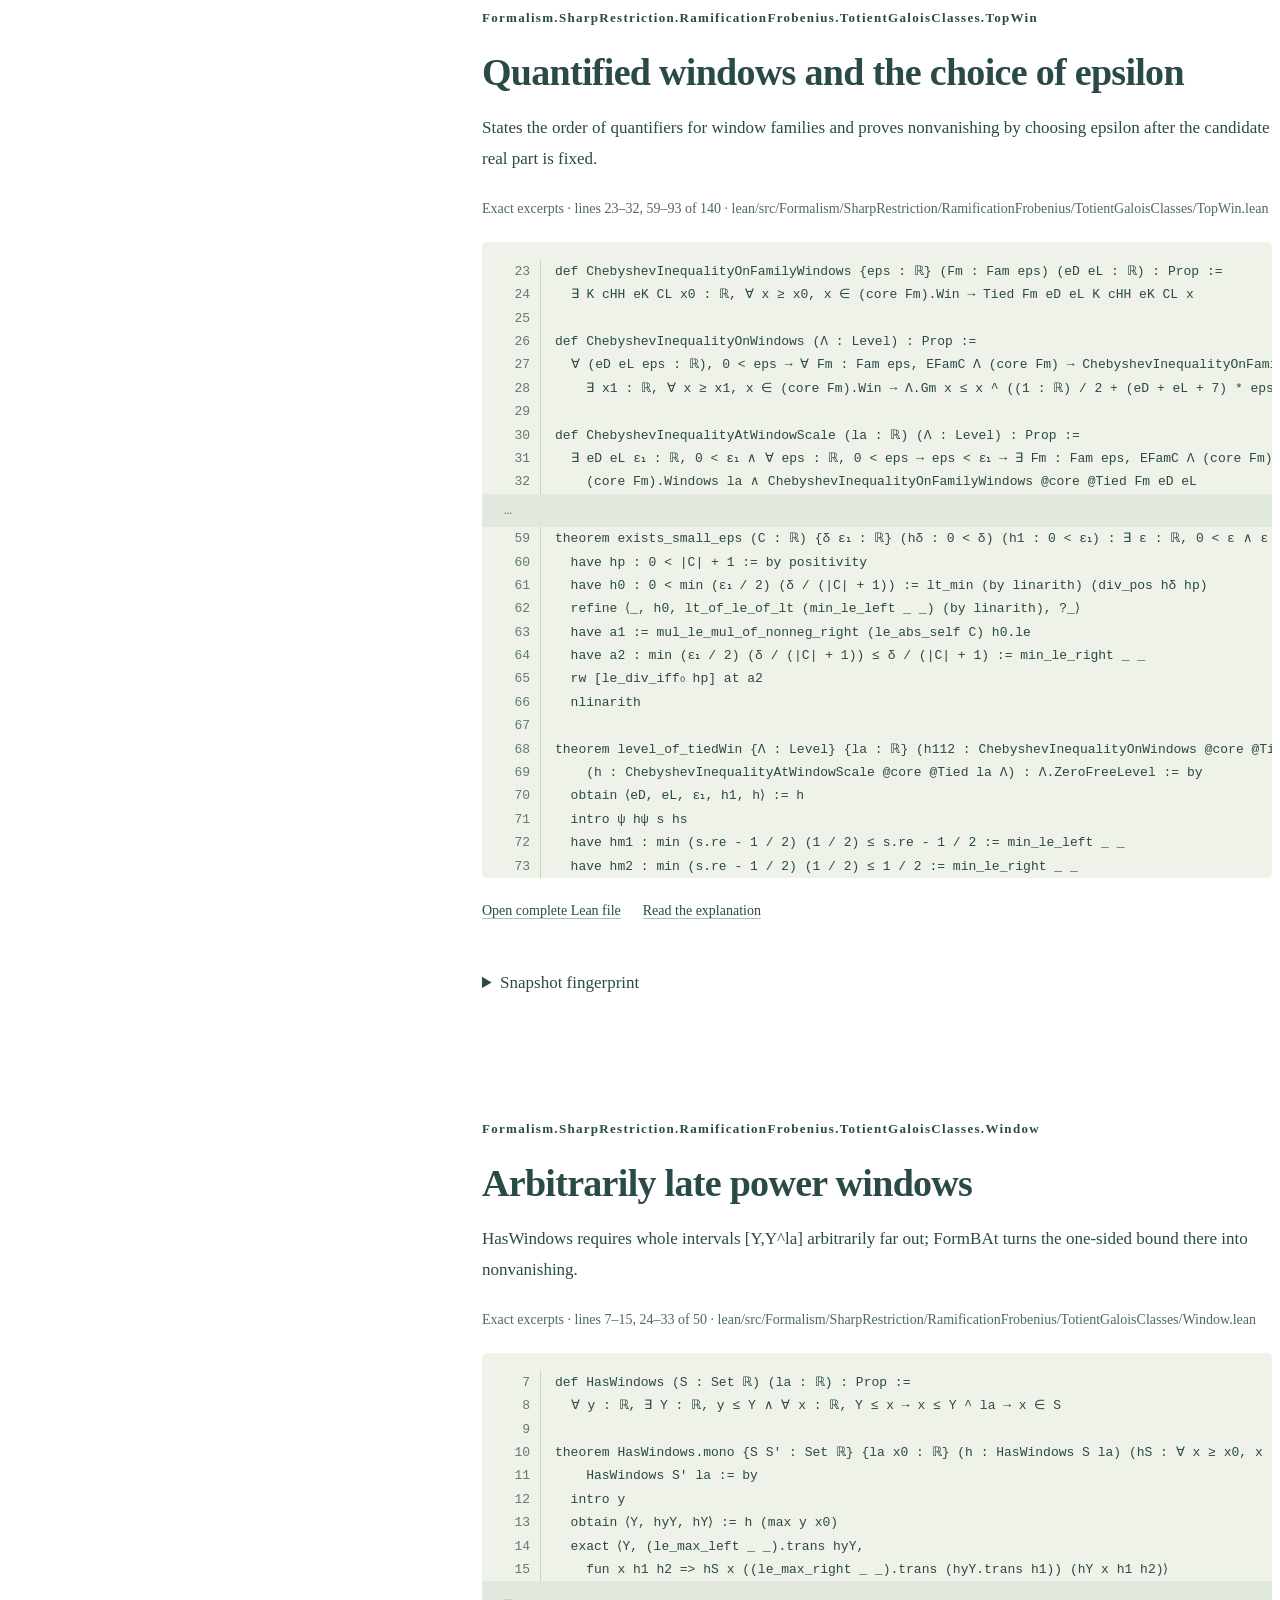
==== commit 19205c54: "Expand six mathematical construction arguments" ====
--- a/sources.html
+++ b/sources.html
@@ -39,7 +39,7 @@
       <p class="eyebrow">REFERENCES &amp; SOURCES</p>
       <h1 id="sources-title">The sources behind<br>the <em>explanation.</em></h1>
       <p class="technical-lead">A concise reference list for the mathematical background and the released argument, followed by the source records used throughout the guide.</p>
-      <div class="technical-meta"><span><strong>Edition</strong> 21 November 2026</span><span><strong>References</strong> 11 selected entries</span><span><strong>Source records</strong> 44 Lean files</span></div>
+      <div class="technical-meta"><span><strong>Edition</strong> 23 November 2026</span><span><strong>References</strong> 12 selected entries</span><span><strong>Source records</strong> 44 Lean files</span></div>
       <p class="technical-scope">Each reference states what it helps explain and where to read more in the technical notes. The source records document selected declarations from a much larger development; a complete Lean build and final-theorem axiom audit have not been performed here.</p>
       <div class="technical-hero-actions"><a class="button button-dark" href="#references">Browse the references</a><a href="#provenance">Inspect source provenance</a></div>
     </section>
@@ -154,12 +154,17 @@
             <li id="ref-adjoint-selmer">
               <p><strong>Jack A. Thorne.</strong> <a href="https://arxiv.org/abs/2207.04925"><em>On the vanishing of adjoint Bloch–Kato Selmer groups of irreducible automorphic Galois representations</em></a>, 2022, arXiv:2207.04925.</p>
               <p>Theorem 6.1 supplies the vanishing statement under cyclotomic-kernel irreducibility. The proof uses a deformation–Hecke comparison; Proposition 6.12 concludes with freeness and semisimplicity. The guide distinguishes this mathematical mechanism from the released source's specific rank-three application.</p>
-              <p class="reference-use">Read alongside <a href="technical.html#rigidity-type-one">§2.7.12.6, why the rank-three polarized adjoint Selmer group vanishes</a>, especially <a href="technical.html#adjoint-patching">auxiliary primes and dual Selmer control</a> and <a href="technical.html#adjoint-faithfulness">the final faithful-module argument</a>.</p>
+              <p class="reference-use">Read alongside <a href="technical.html#rigidity-type-one">§2.7.12.6, why the rank-three polarized adjoint Selmer group vanishes</a>, especially <a href="technical.html#adjoint-patching">auxiliary primes and dual Selmer control</a> and <a href="technical.html#adjoint-faithfulness">the patched module, freeness, and faithful action</a>.</p>
             </li>
             <li id="ref-selmer-duality">
               <p><strong>James Newton and Jack A. Thorne.</strong> <a href="https://arxiv.org/abs/1912.11265"><em>Adjoint Selmer groups of automorphic Galois representations of unitary type</em></a>, 2019; revised 2023, arXiv:1912.11265.</p>
               <p>Background for the dual local conditions and finite-coefficient comparison in §2.4. The later Thorne paper supplies the auxiliary block conditions under cyclotomic-kernel irreducibility used in this guide.</p>
-              <p class="reference-use">Read alongside <a href="technical.html#auxiliary-dual">§2.7.12.6.7.1, the dual Selmer problem</a>, and <a href="technical.html#auxiliary-cotangent">§2.7.12.6.7.10, the passage to cotangent generators</a>.</p>
+              <p class="reference-use">Read alongside <a href="technical.html#auxiliary-dual">§2.7.12.6.7.1, the dual Selmer problem</a>, <a href="technical.html#auxiliary-cotangent">§2.7.12.6.7.10, cotangent generators</a>, and <a href="technical.html#patching-limit">§2.7.12.6.8.3, flatness of the patched module</a>.</p>
+            </li>
+            <li id="ref-freeness">
+              <p><strong>Sylvain Brochard.</strong> <a href="https://arxiv.org/abs/1607.02044"><em>Proof of de Smit's conjecture: a freeness criterion</em></a>, <em>Compositio Mathematica</em> 153 (2017), 2310–2317.</p>
+              <p>Theorem 1.1 transfers flatness across a local ring map when the target's embedding dimension does not exceed the source's, under its nonzero-module and finiteness hypotheses.</p>
+              <p class="reference-use">Read alongside <a href="technical.html#patching-criterion">§2.7.12.6.8.7</a>, which checks these hypotheses for the first-order patched module before descending to the original deformation problem.</p>
             </li>
           </ol>
           <p>This is a selective bibliography for the current exposition. Exact source links for theta matching, arithmetic geometry and the other deeper inputs remain with their respective technical sections and in the source index below.</p>
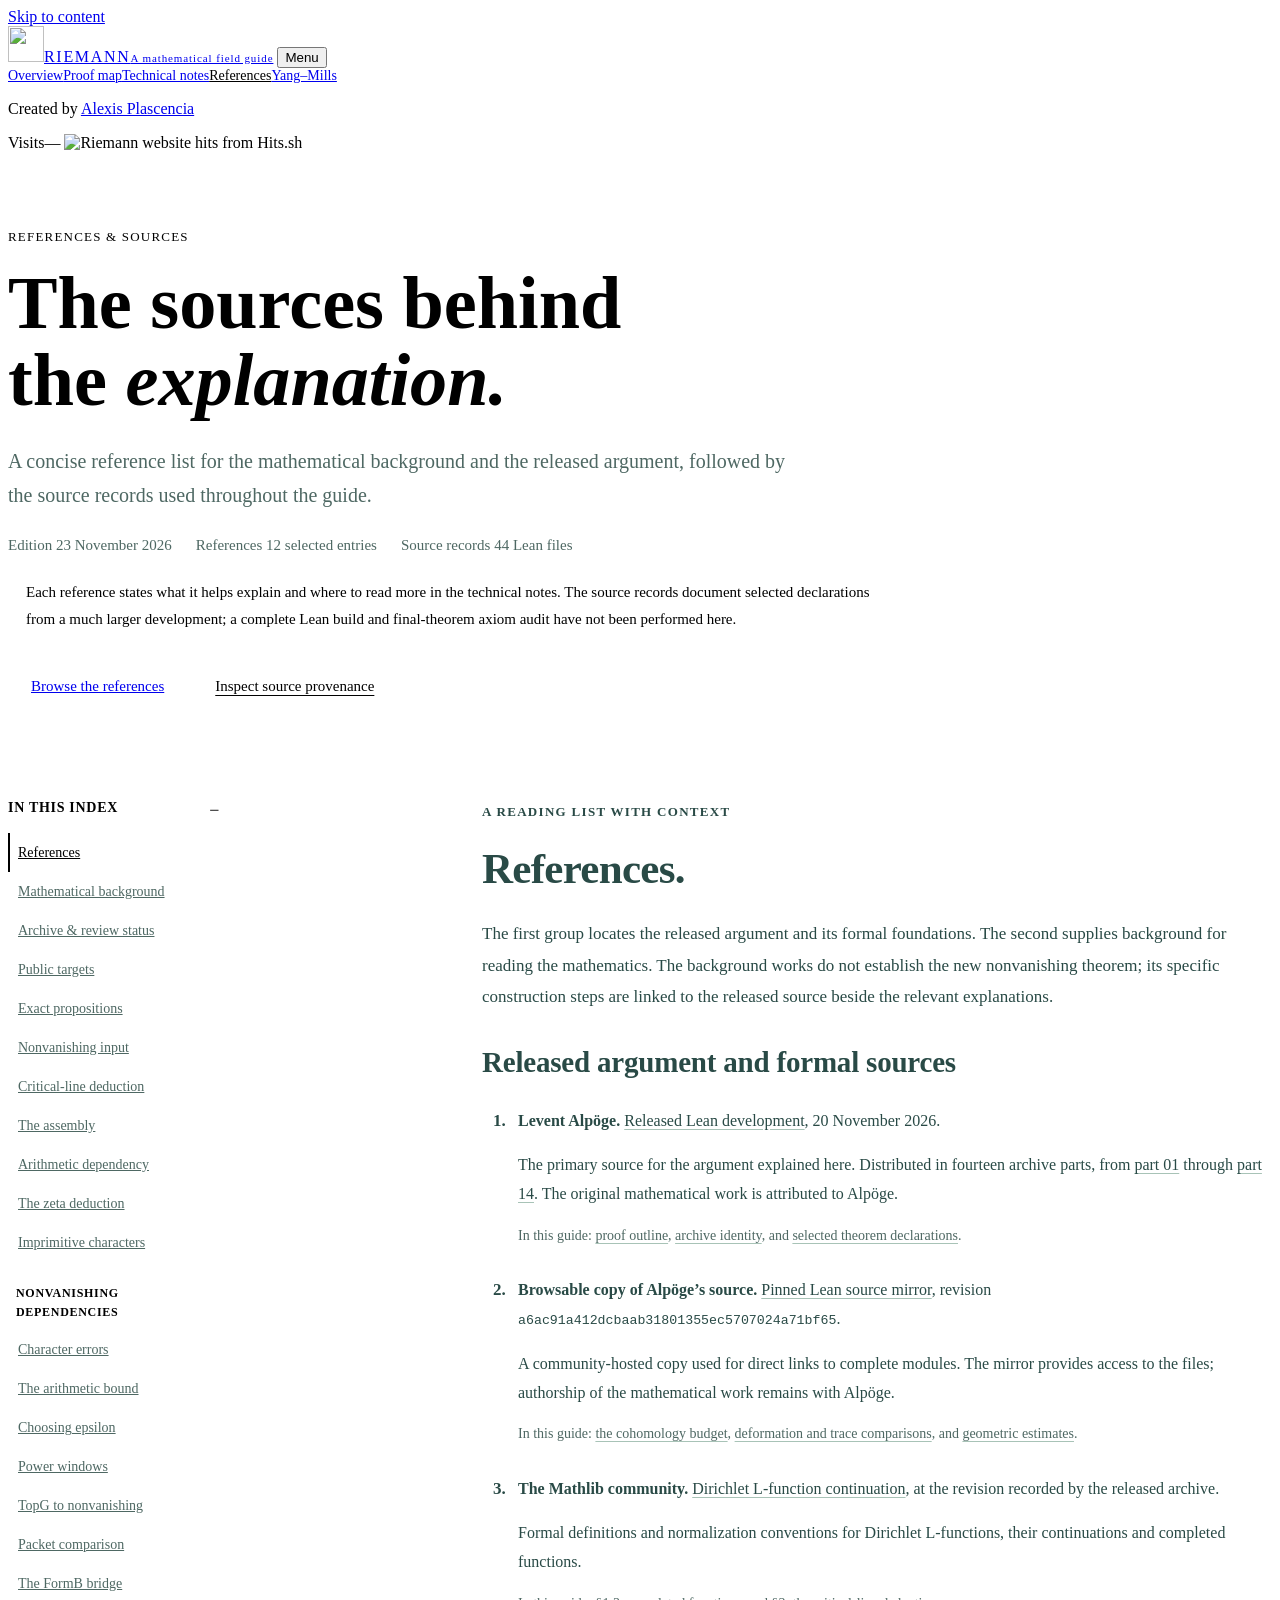
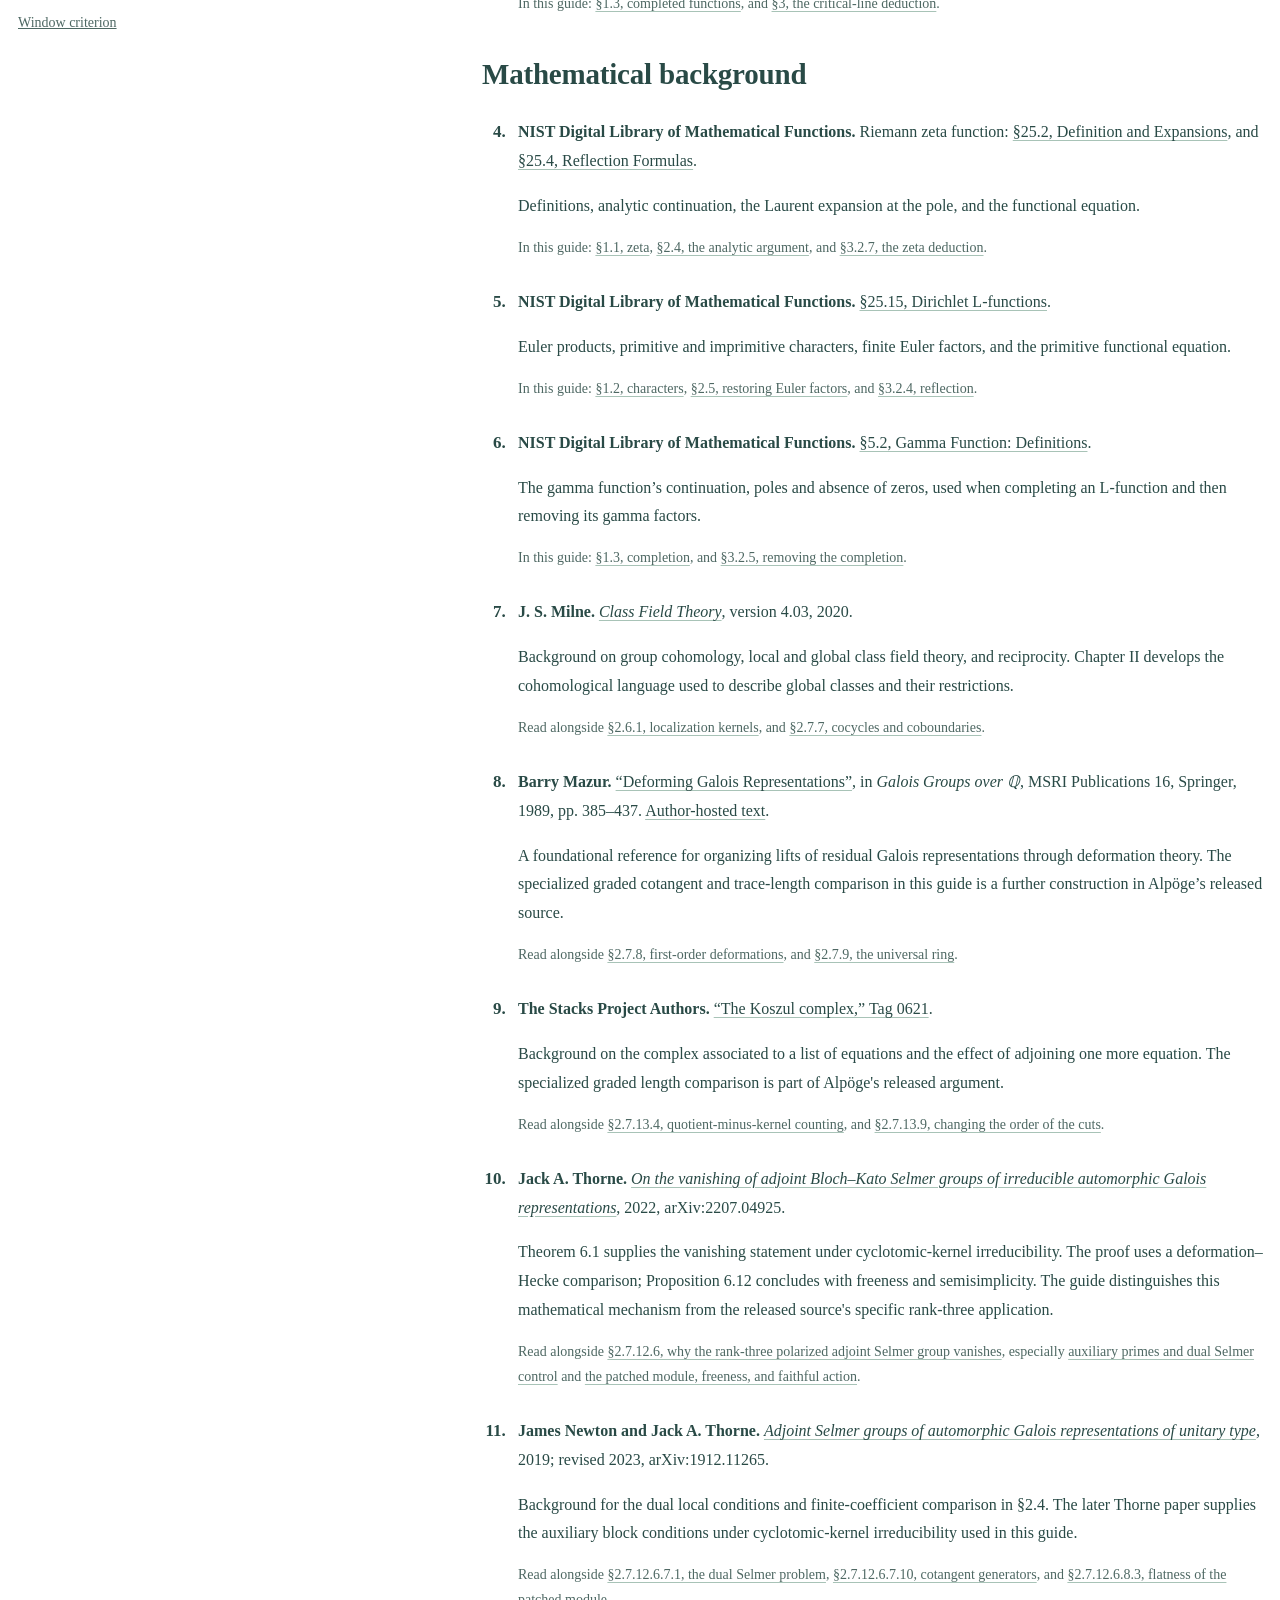
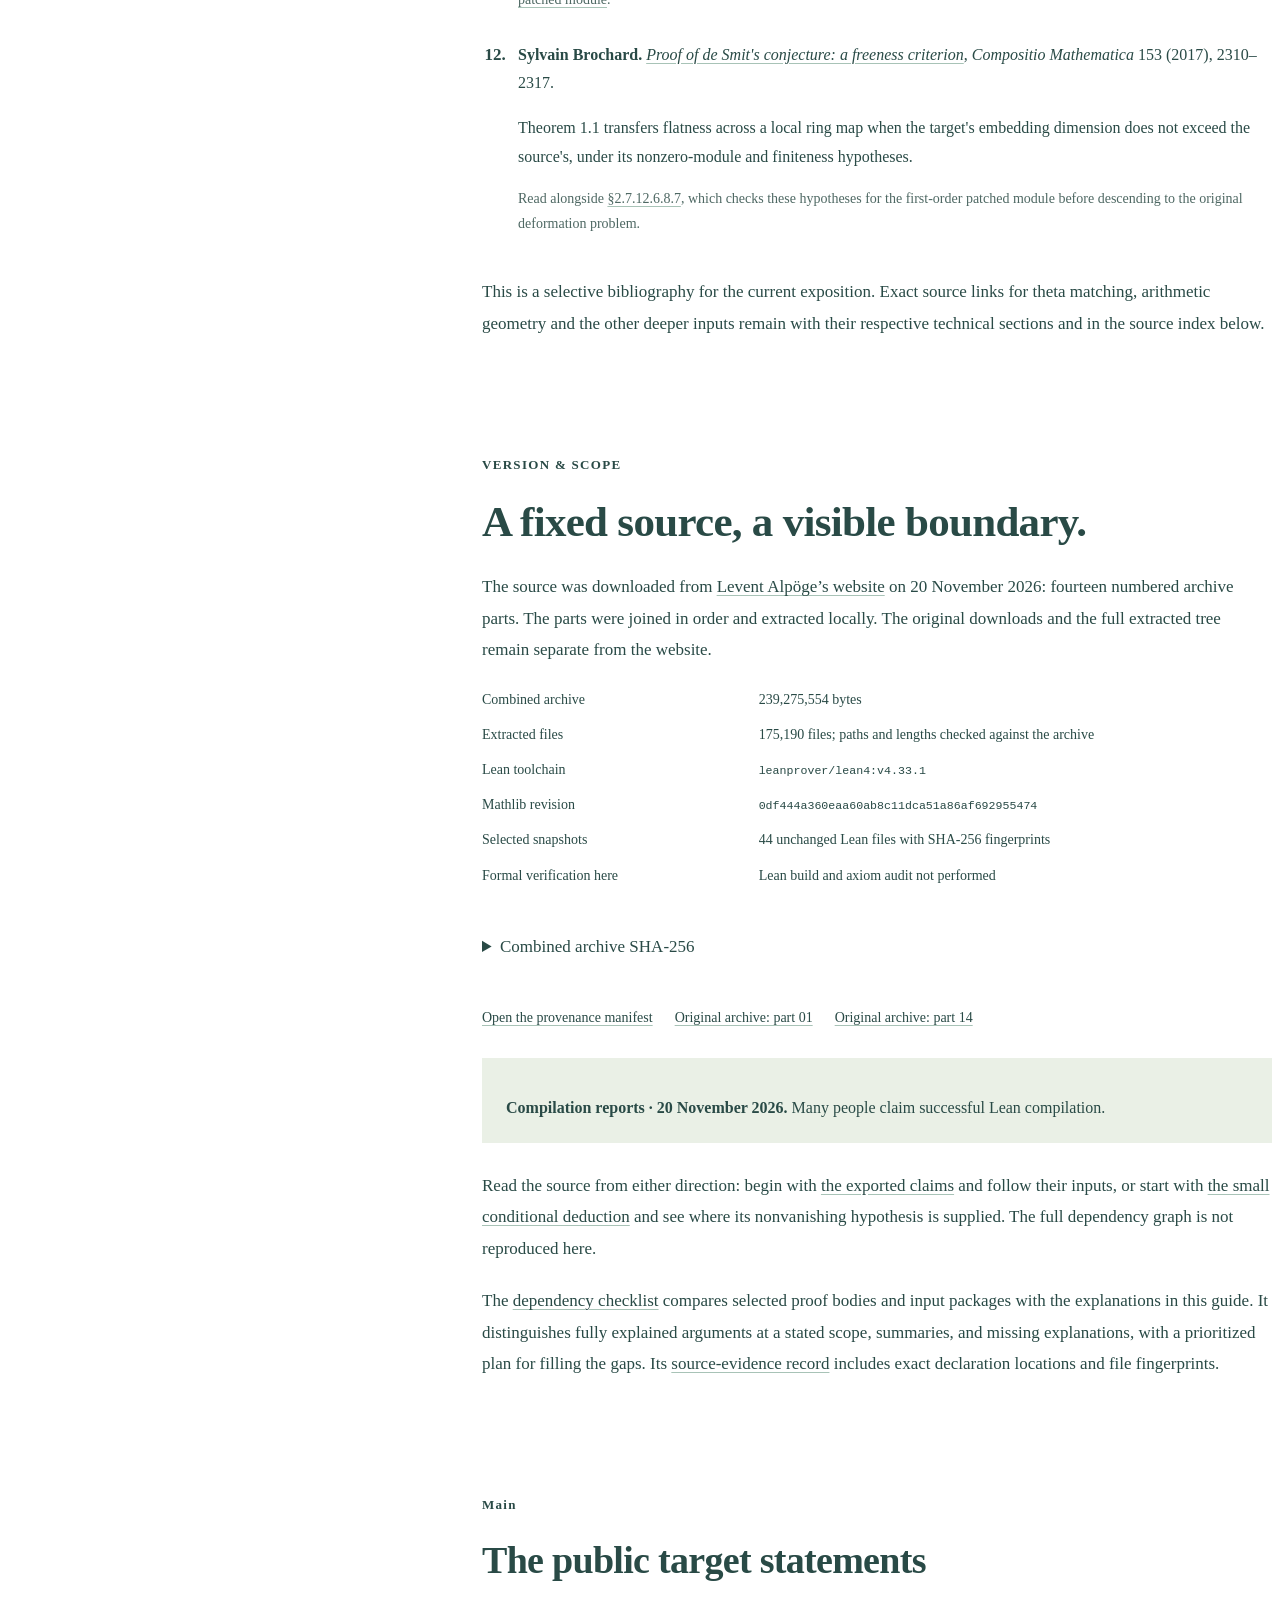
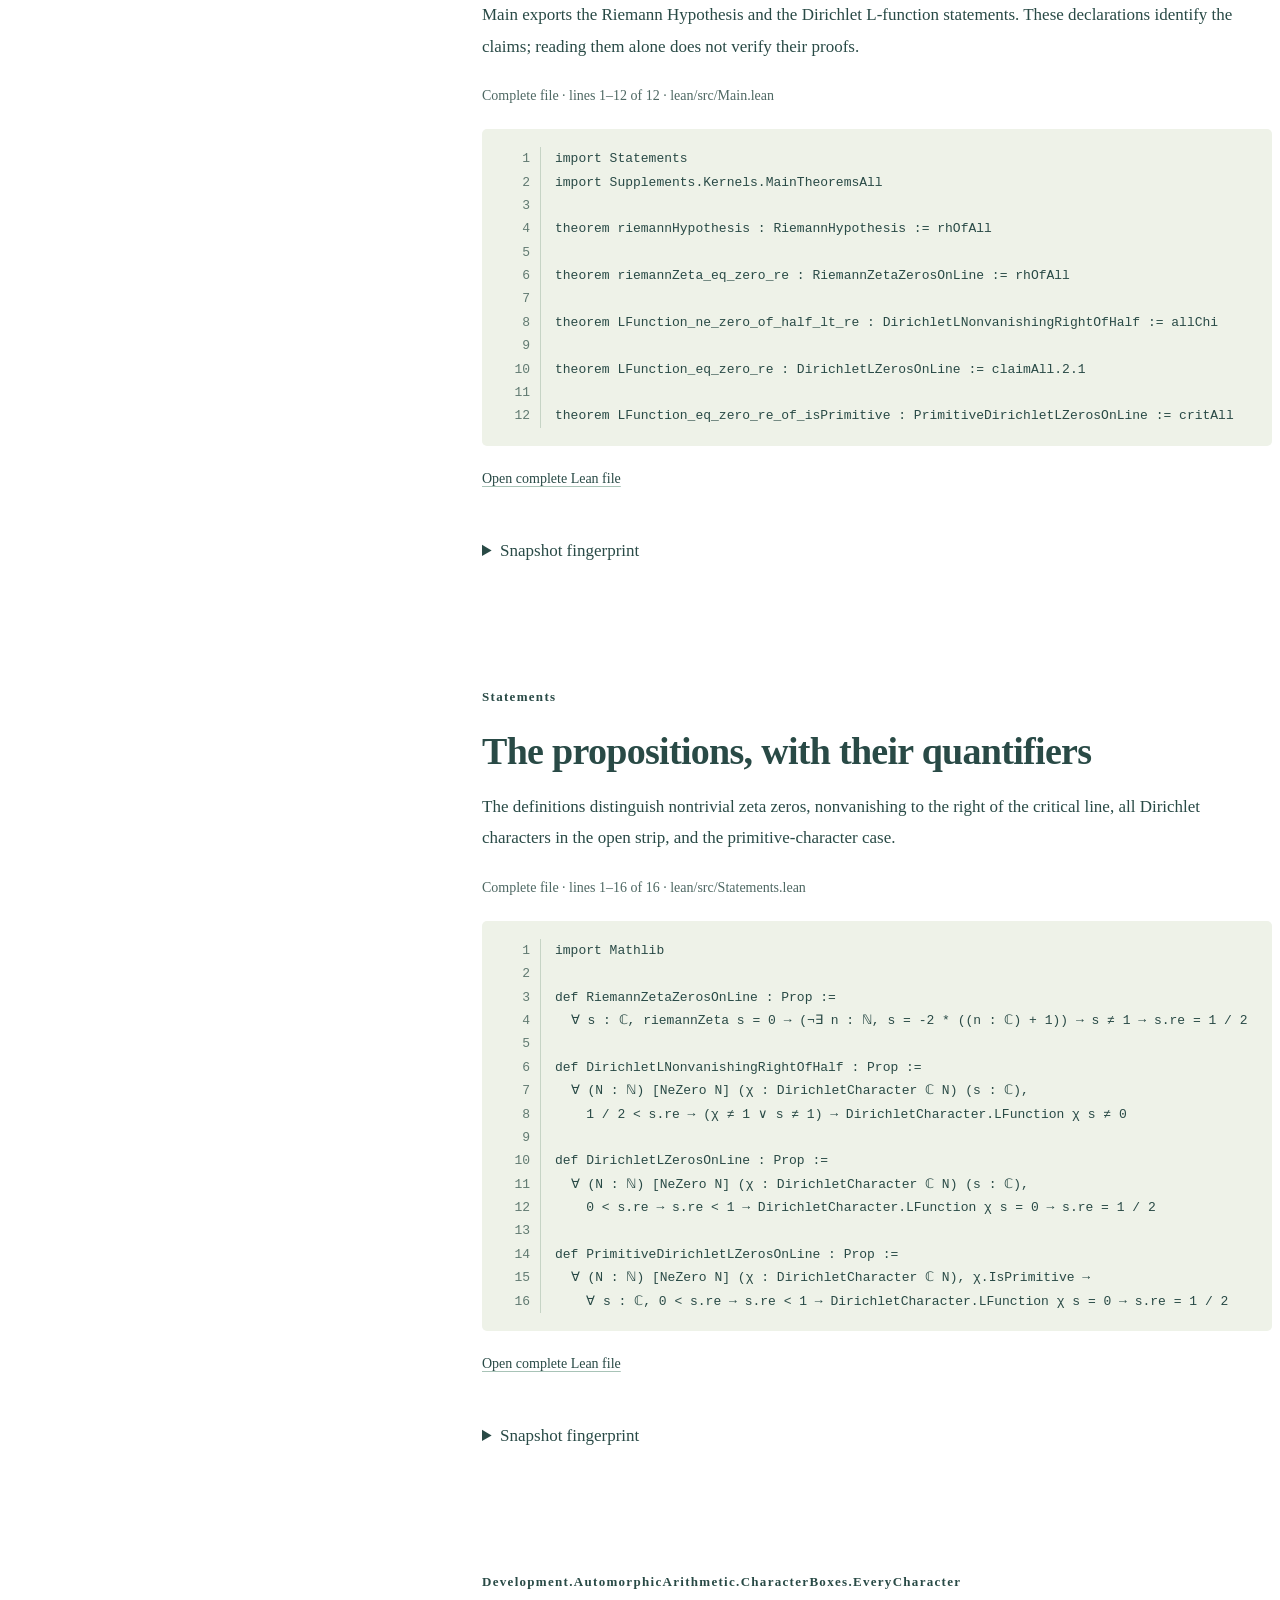
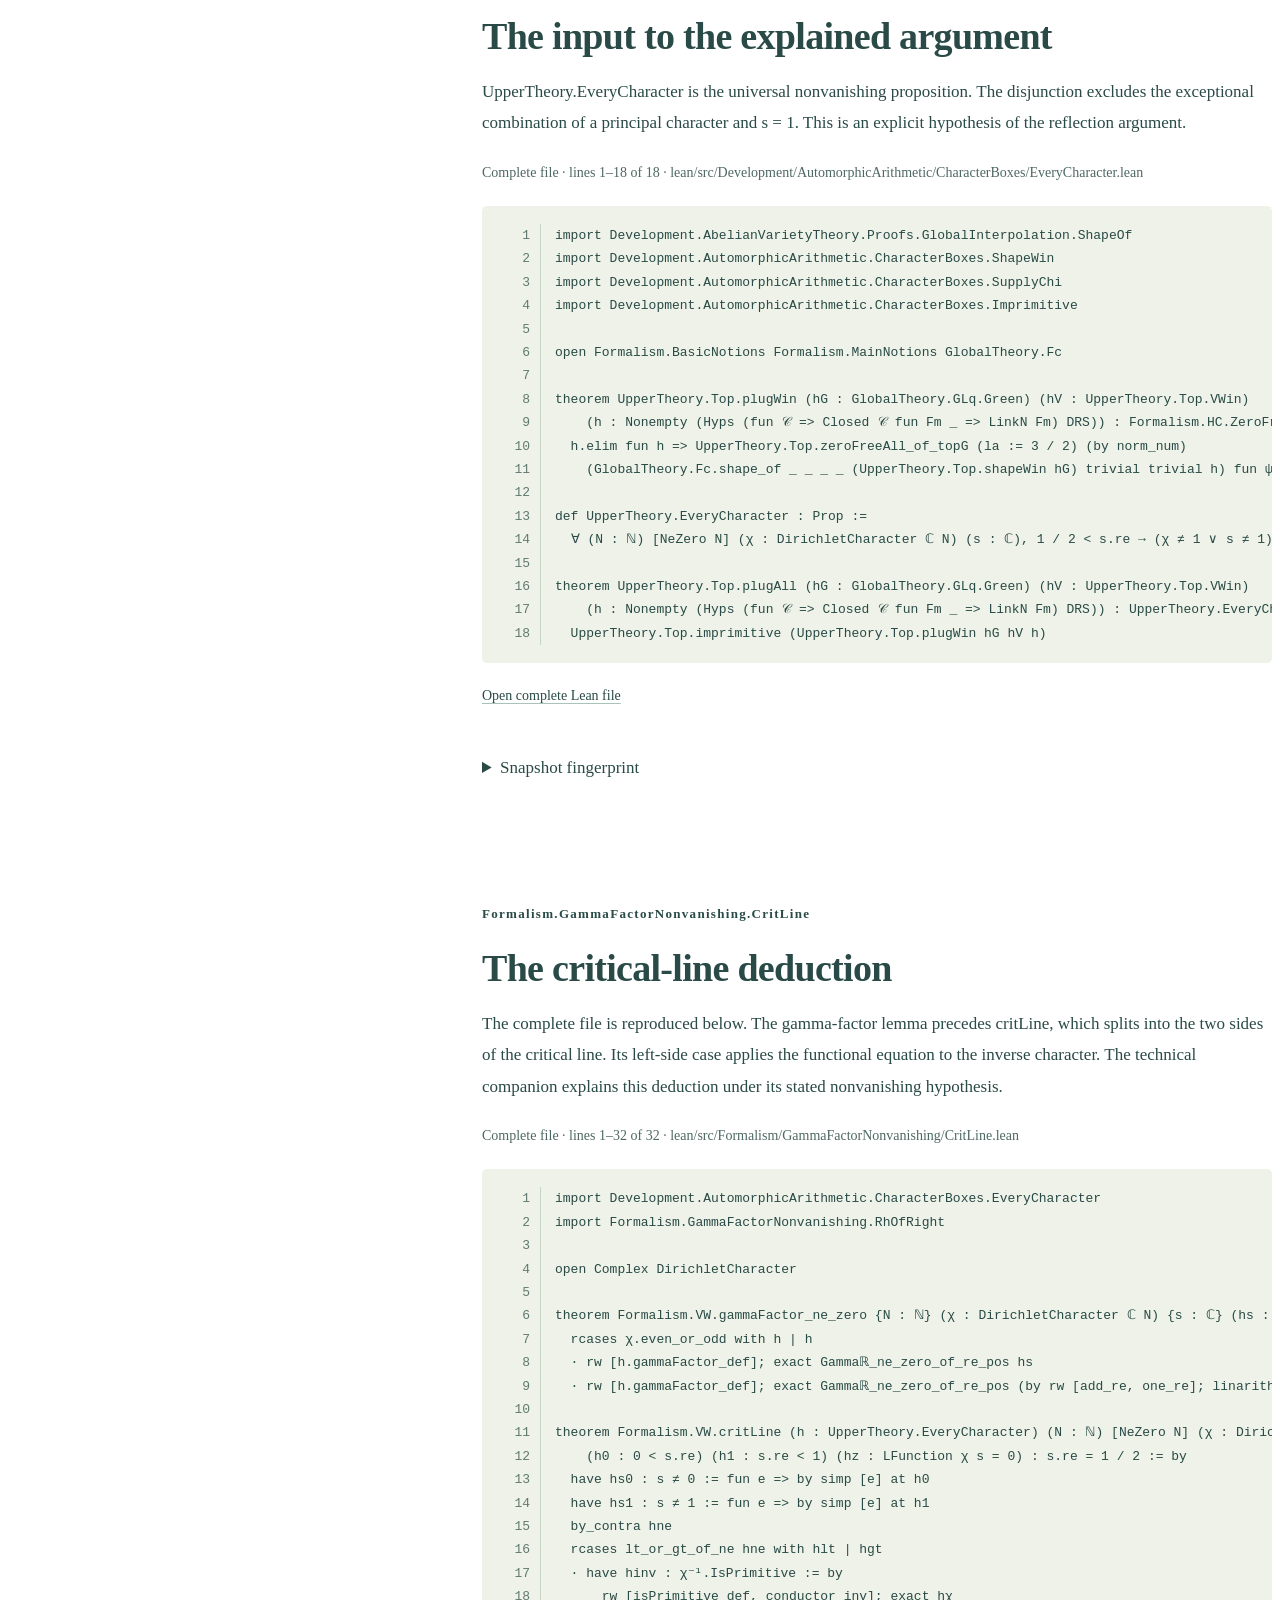
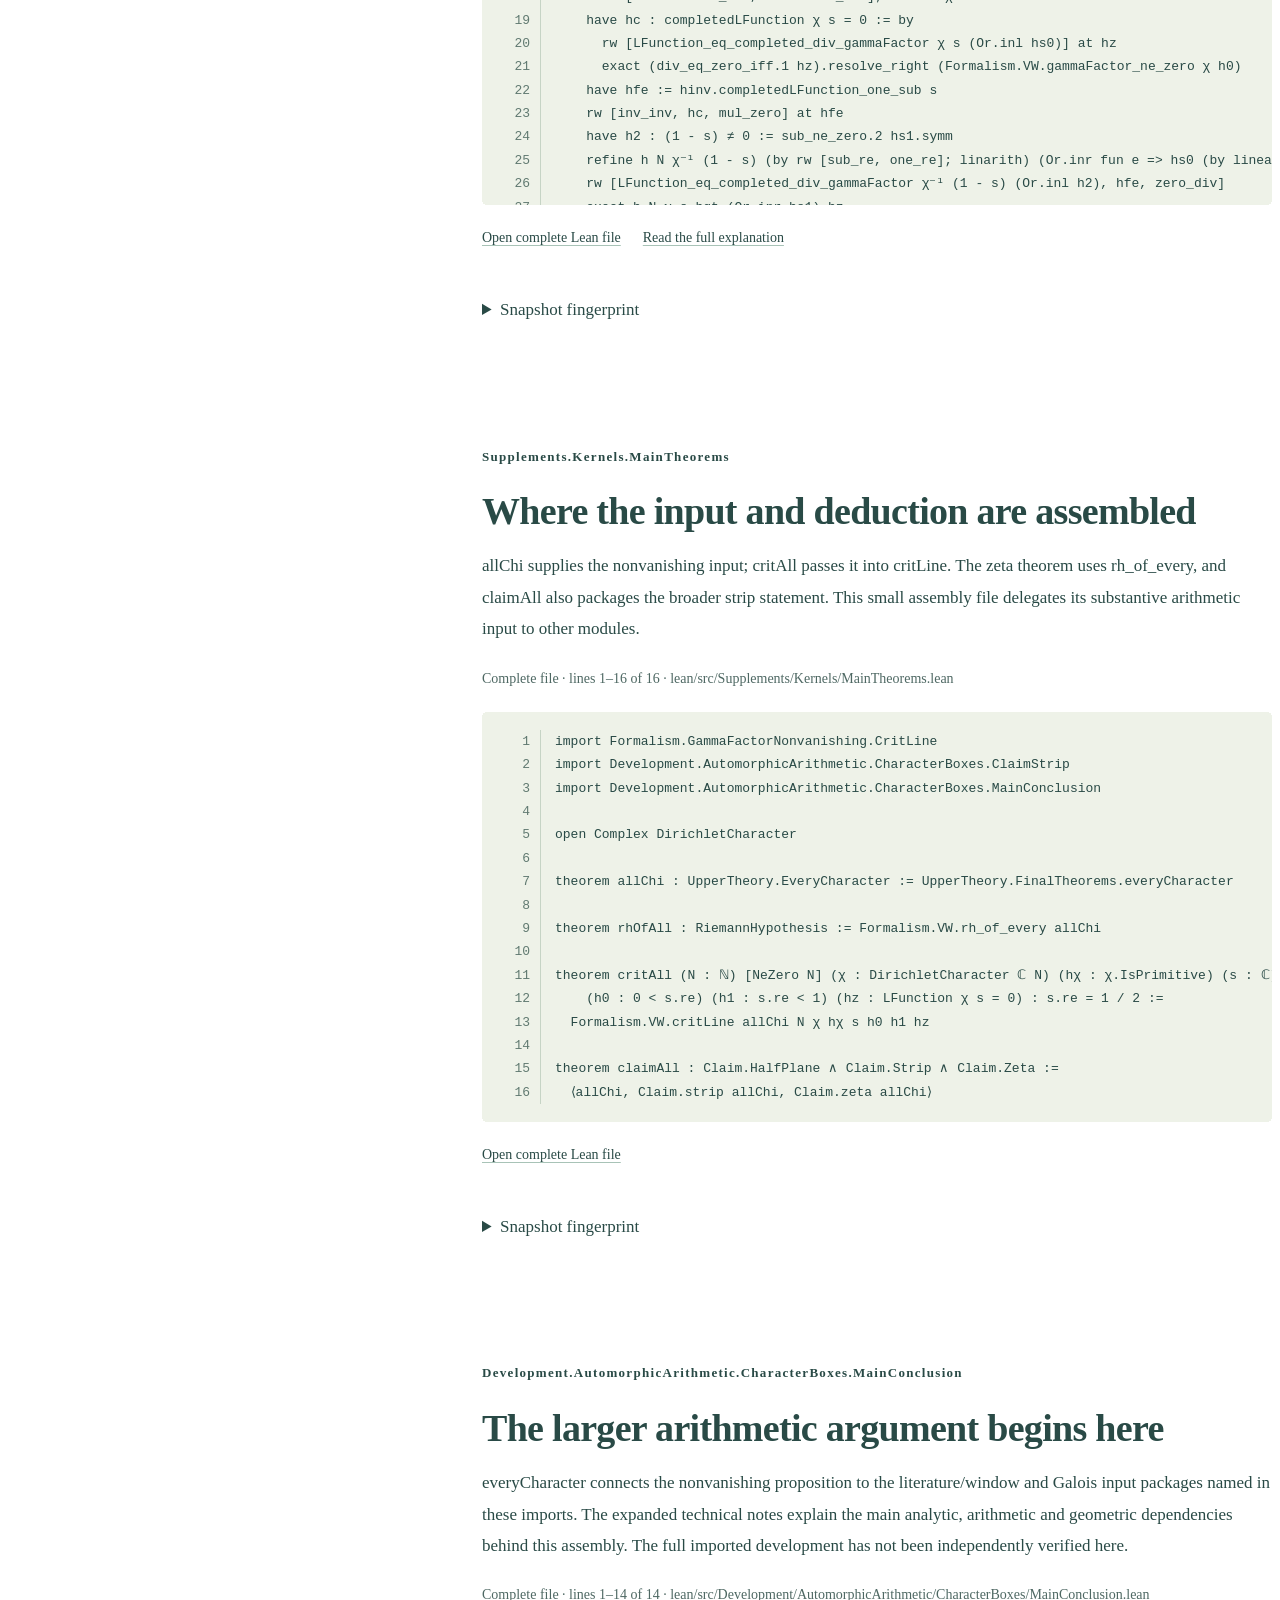
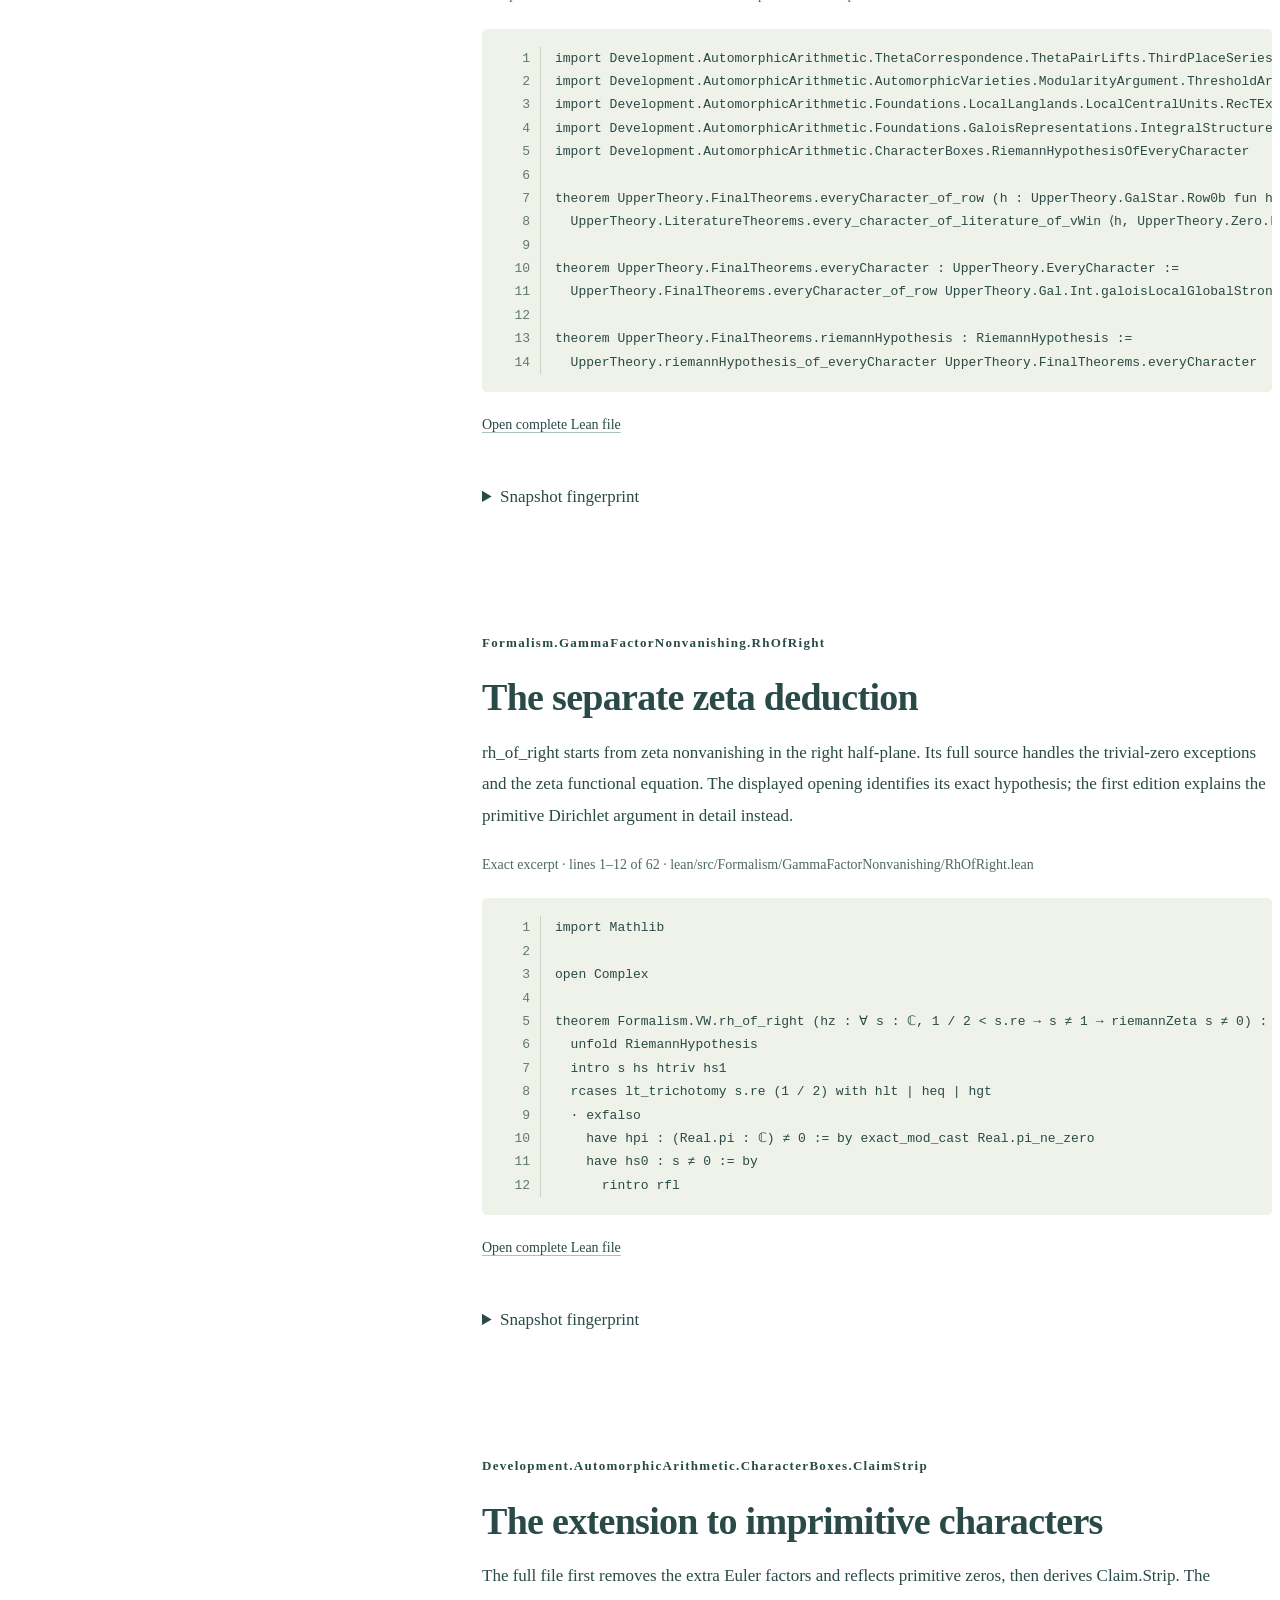
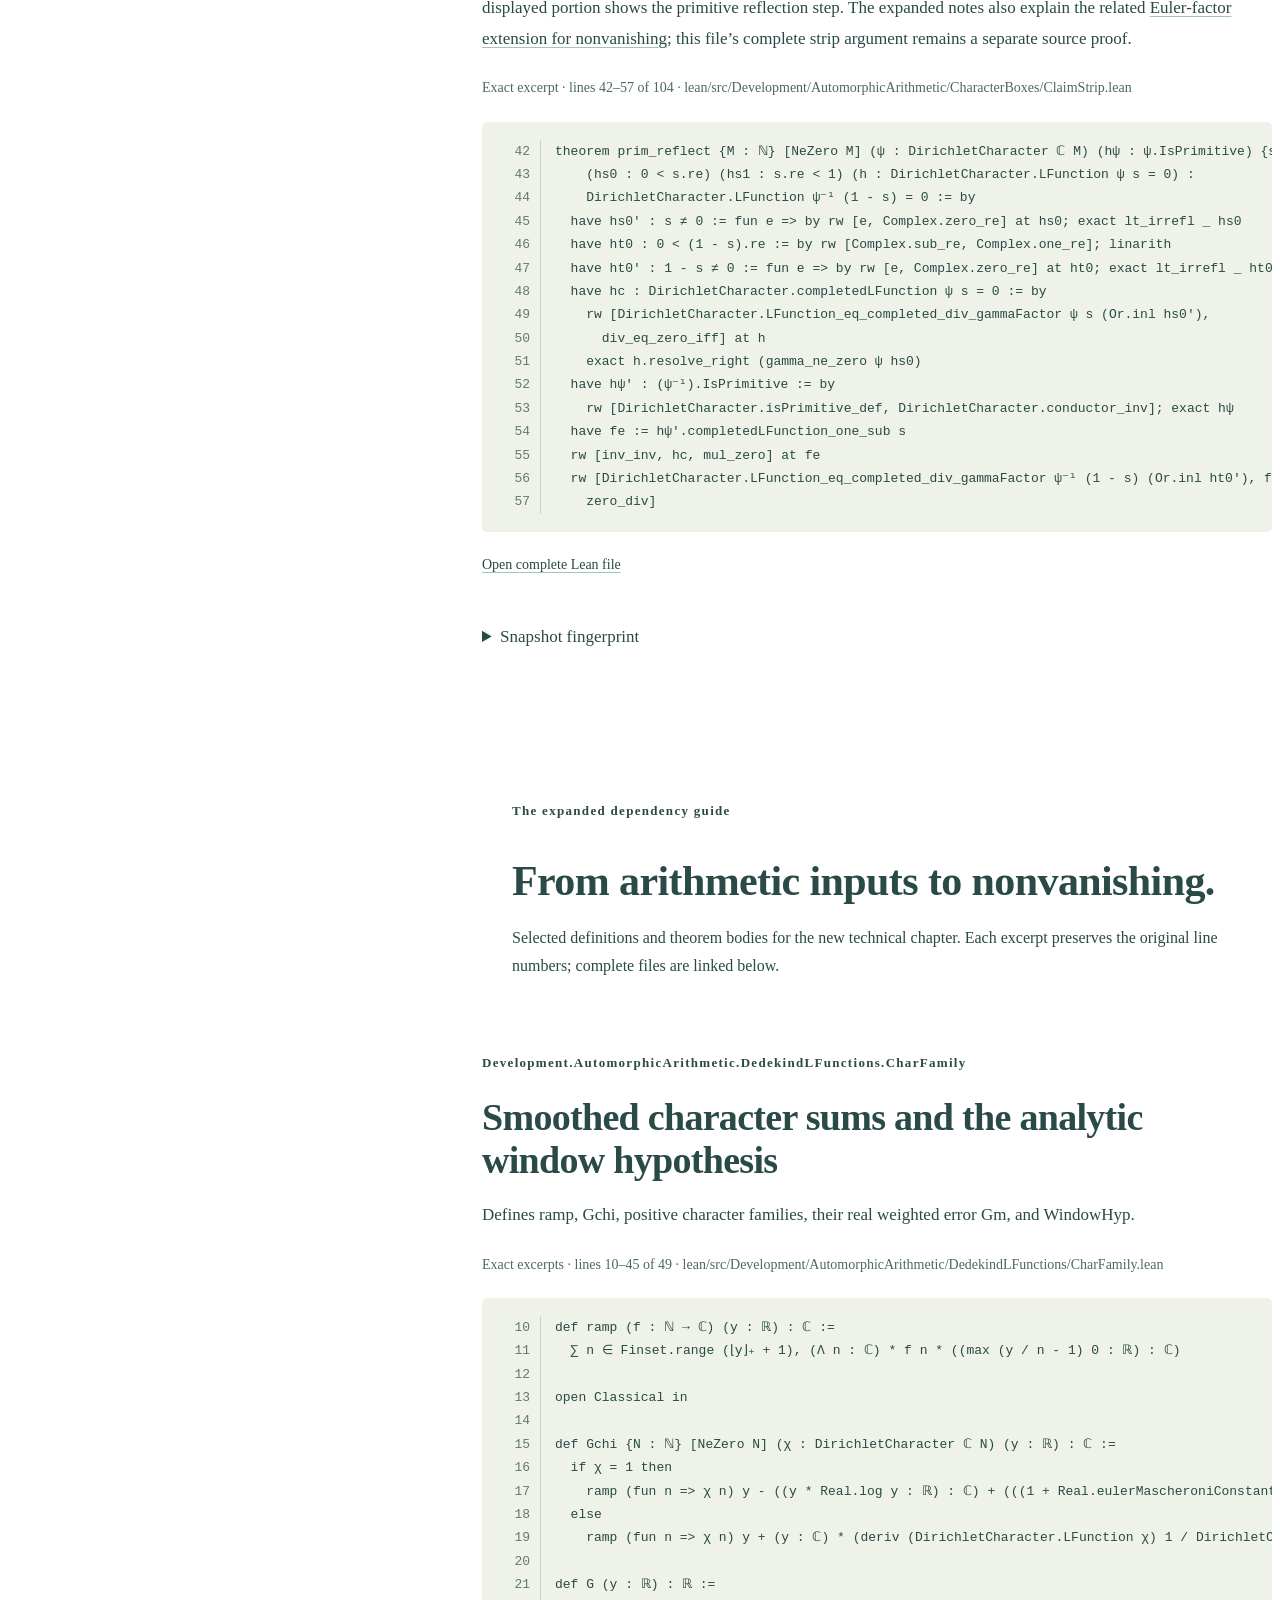
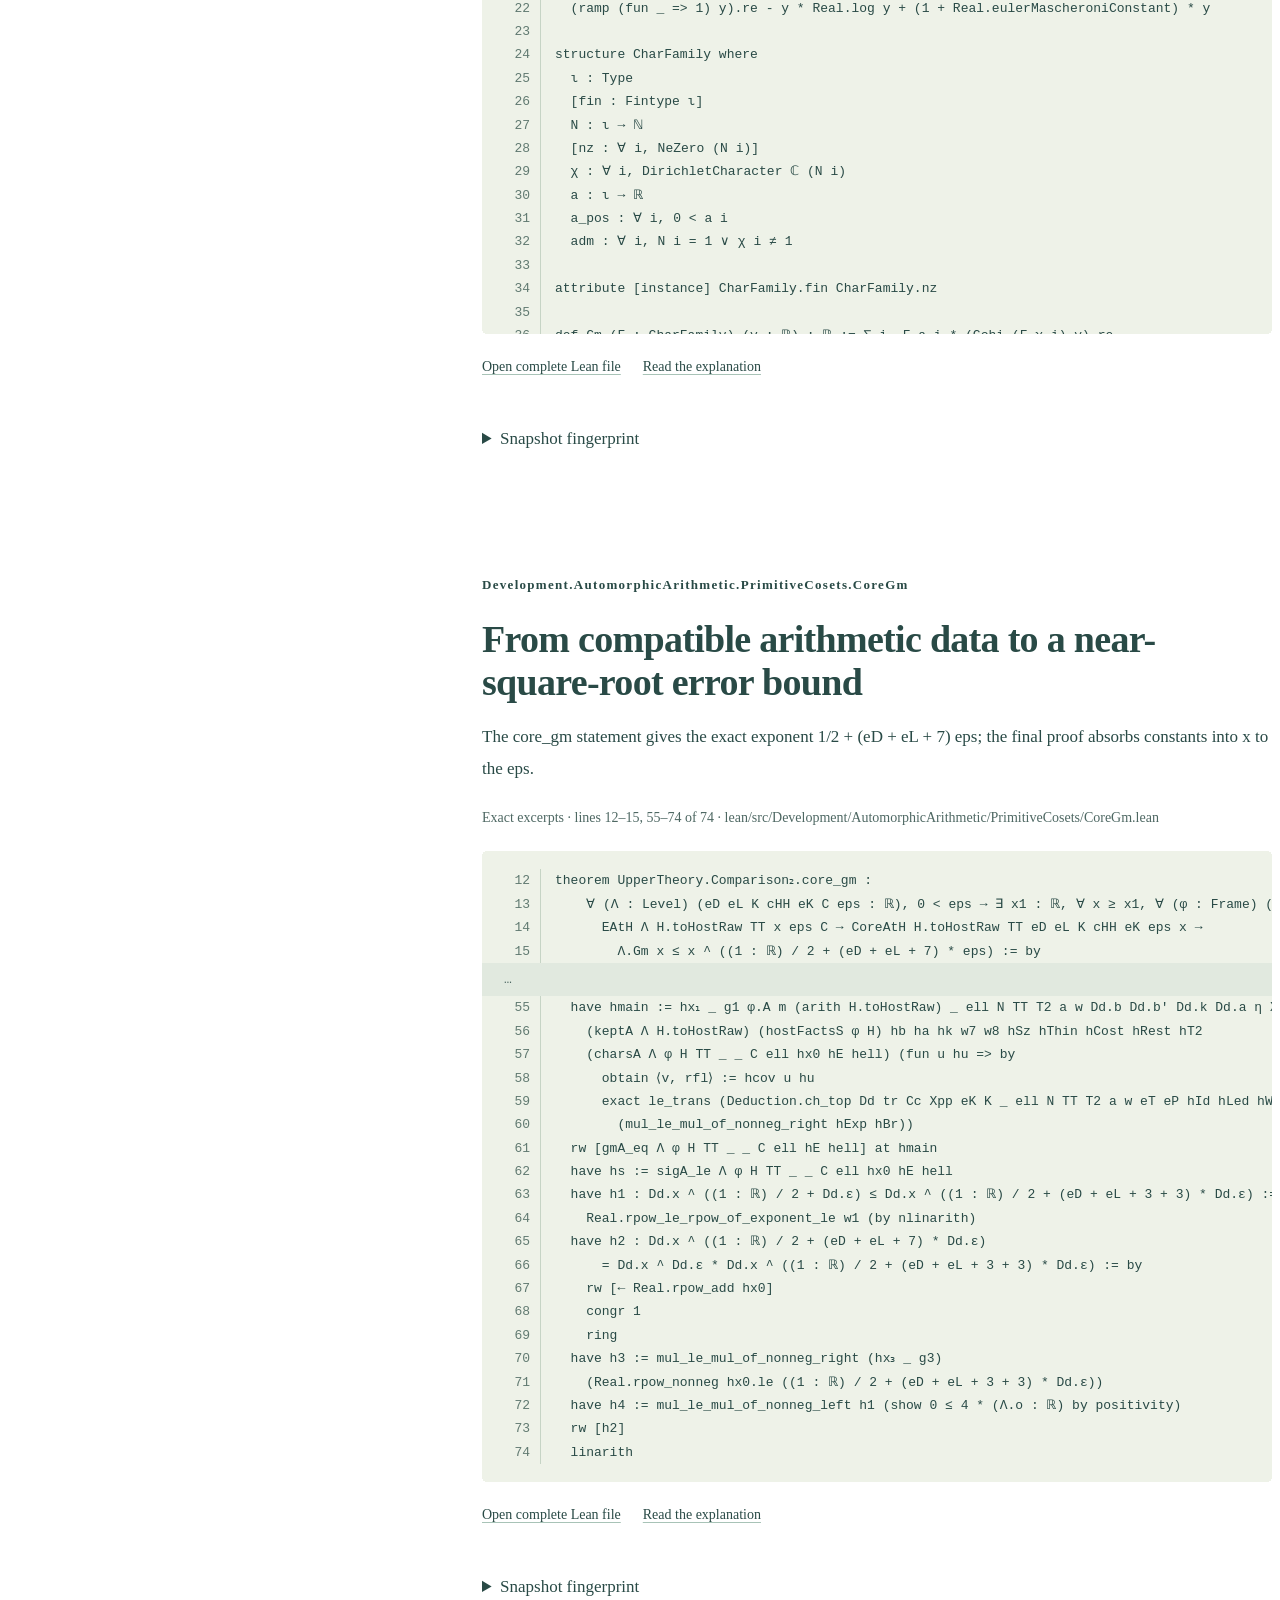
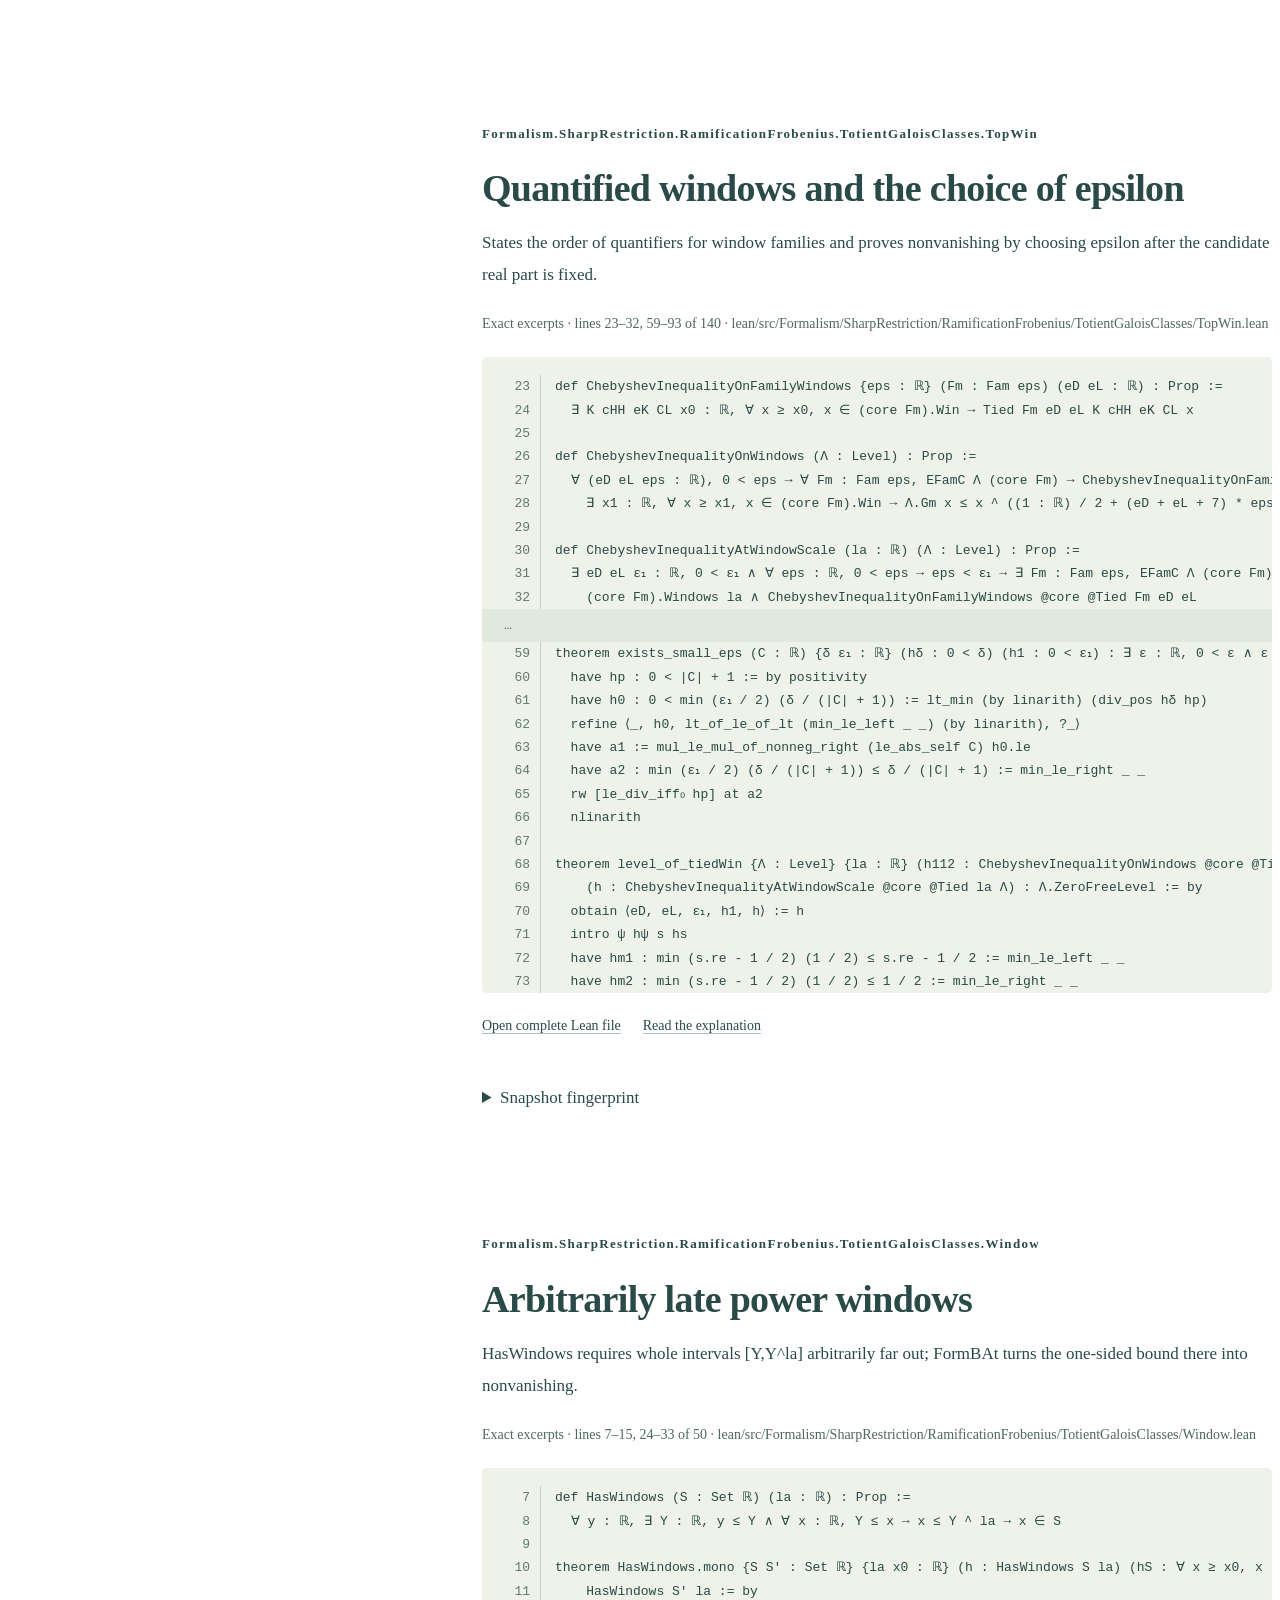
==== commit 84360020: "Add dependency checklist and expand deformation-point automorphy" ====
--- a/sources.html
+++ b/sources.html
@@ -185,6 +185,7 @@
           <p class="source-links"><a href="references/provenance.json">Open the provenance manifest</a><a href="https://alpo.ge/lean.tar.gz.part01">Original archive: part 01</a><a href="https://alpo.ge/lean.tar.gz.part14">Original archive: part 14</a></p>
           <div class="technical-note"><p><strong>Compilation reports · 20 November 2026.</strong> Many people claim successful Lean compilation.</p></div>
           <p>Read the source from either direction: begin with <a href="#main">the exported claims</a> and follow their inputs, or start with <a href="#crit-line">the small conditional deduction</a> and see where its nonvanishing hypothesis is supplied. The full dependency graph is not reproduced here.</p>
+          <p>The <a href="technical.html#dependency-checklist">dependency checklist</a> compares selected proof bodies and input packages with the explanations in this guide. It distinguishes fully explained arguments at a stated scope, summaries, and missing explanations, with a prioritized plan for filling the gaps. Its <a href="references/dependency-checklist.json">source-evidence record</a> includes exact declaration locations and file fingerprints.</p>
         </section>
 <section class="technical-section source-card" id="main" data-source="Main The public target statements" aria-labelledby="main-title">
   <p class="technical-kicker">Main</p>
--- a/assets/technical.css
+++ b/assets/technical.css
@@ -101,6 +101,33 @@
 .technical-section table{border-collapse:collapse;width:100%;font-size:14px;margin:25px 0}
 .technical-section th,.technical-section td{padding:14px 12px;border-bottom:1px solid var(--line);text-align:left;vertical-align:top}
 .technical-section th{font-weight:600;color:var(--ink)}
+.coverage-counts{display:grid;grid-template-columns:repeat(3,minmax(0,1fr));gap:12px;margin:26px 0 12px}
+.coverage-counts p{margin:0;padding:18px;border:1px solid var(--line);background:#f2f5ed}
+.coverage-counts strong{display:block;font-family:var(--serif);font-size:36px;line-height:1.1;margin-bottom:8px}
+.coverage-counts span,.coverage-count-note{font-size:14px;line-height:1.65}
+.coverage-status{display:inline-block;border:1px solid currentColor;border-radius:3px;padding:4px 8px;font-size:11px;font-weight:600;line-height:1.5}
+.coverage-explained{color:#245b48;background:#e9f2e9}
+.coverage-summarized{color:#6a4e1f;background:#faf1db}
+.coverage-missing{color:#7c3e30;background:#faece7}
+.coverage-next{display:block;margin-top:10px;font-size:11px;color:var(--muted)}
+.coverage-legend{display:grid;grid-template-columns:155px minmax(0,1fr);gap:16px 20px;margin:24px 0}
+.coverage-legend dd{margin:0;font-size:15px;line-height:1.7}
+.coverage-priorities>li{margin-bottom:24px}
+.coverage-priorities p{margin:6px 0;font-size:15px;line-height:1.75}
+.coverage-branch-nav{display:flex;flex-wrap:wrap;gap:8px 18px;margin:24px 0;font-size:14px}
+.coverage-table-wrap{overflow-x:auto;margin:22px 0 38px;scrollbar-width:thin}
+.coverage-table-wrap:focus-visible{outline:2px solid var(--teal);outline-offset:4px}
+.technical-section .coverage-table{min-width:660px;font-size:13px;line-height:1.65;margin:0}
+.coverage-table caption{text-align:left;font-size:12px;color:var(--muted);padding:0 0 14px}
+.coverage-table th:first-child{width:27%}.coverage-table th:nth-child(2){width:18%}
+.coverage-table tbody th{font-weight:400}.coverage-row-title{display:block;font-weight:600;font-size:14px;color:var(--ink)}
+.technical-section .coverage-table p{margin:8px 0}.coverage-table .coverage-scope{font-size:12px;color:var(--muted)}
+.coverage-table tr[id]{scroll-margin-top:32px}.coverage-note-links{font-size:12px}
+.coverage-table .coverage-evidence{font-size:12px;margin:15px 0 0;padding:11px 0;border-bottom:0}
+.coverage-evidence ul{padding-left:16px!important;margin:12px 0!important}.coverage-evidence li{overflow-wrap:anywhere}
+.coverage-dependencies{font-size:12px}
+@media(max-width:600px){.coverage-counts{gap:7px}.coverage-counts p{padding:13px 9px}.coverage-counts strong{font-size:29px}.coverage-counts span{font-size:12px}.coverage-legend{grid-template-columns:1fr;gap:8px}.coverage-legend dd{margin-bottom:12px}}
+@media print{.technical-section .coverage-table{min-width:0;font-size:9pt}.coverage-table th,.coverage-table td{padding:8px 6px}.coverage-table tr{break-inside:avoid}.coverage-table-wrap{overflow:visible}.coverage-branch-nav{display:none}.coverage-table .coverage-evidence{font-size:8pt}}
 @media(max-width:1100px){.technical-layout{grid-template-columns:185px minmax(0,1fr);gap:35px}.technical-roadmap{gap:8px}.technical-roadmap li{padding:13px}.technical-article{font-size:16px}.technical-equation{font-size:15px}}
 @media(max-width:850px){.technical-layout{grid-template-columns:minmax(0,1fr);gap:32px;margin-top:30px}.technical-toc{position:static;max-height:none;border-block:1px solid var(--line);padding:17px 0}.technical-toc summary{margin:0}.technical-toc details[open] summary{margin-bottom:15px}.technical-toc ol{display:grid;grid-template-columns:1fr 1fr;gap:0 18px}.technical-toc .toc-back{margin-top:10px}.technical-roadmap{grid-template-columns:repeat(3,minmax(0,1fr))}.technical-section h2{font-size:40px}.technical-hero{padding-top:44px}}
 @media(max-width:600px){.technical-hero{padding-block:35px 30px}.technical-hero h1{font-size:52px;letter-spacing:-1px}.technical-lead{font-size:17px}.technical-meta{font-size:11px;gap:8px}.technical-meta span{flex-basis:100%}.technical-scope{font-size:13px;padding-left:14px}.technical-roadmap{grid-template-columns:1fr 1fr;gap:8px}.technical-roadmap li{padding:13px}.technical-roadmap li:last-child{grid-column:1/-1}.technical-toc ol{grid-template-columns:1fr}.technical-toc a{font-size:14px}.technical-article{font-size:16px;line-height:1.8}.technical-section{padding-bottom:32px;margin-bottom:34px}.technical-section h2{font-size:37px}.technical-section h3{font-size:28px}.technical-kicker{font-size:10px}.technical-equation{font-size:15px;padding:20px 16px 31px;margin:23px 0}.technical-note{padding:17px 18px;font-size:14px}.technical-key{grid-template-columns:50px 1fr;gap:13px}.technical-key dd{font-size:13px}.technical-reading li{font-size:13px}.technical-reading li strong{font-size:14px}}
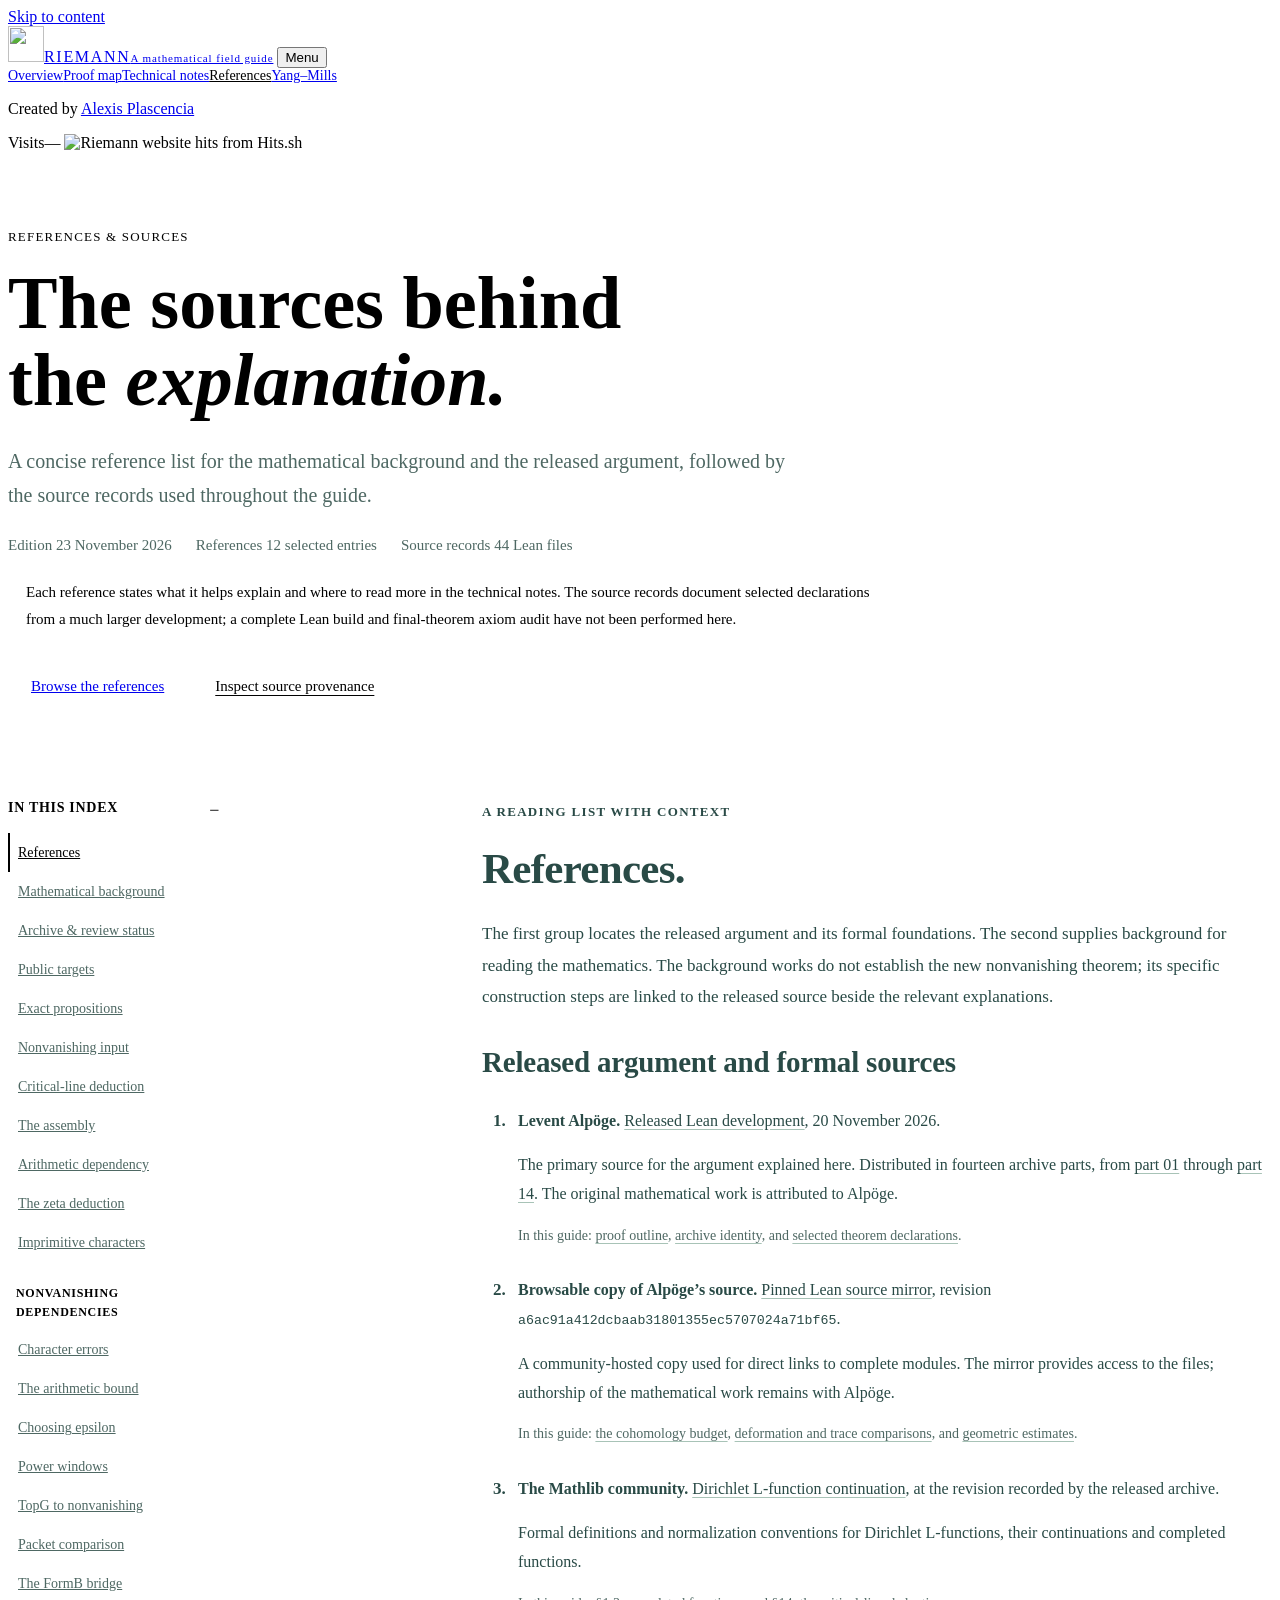
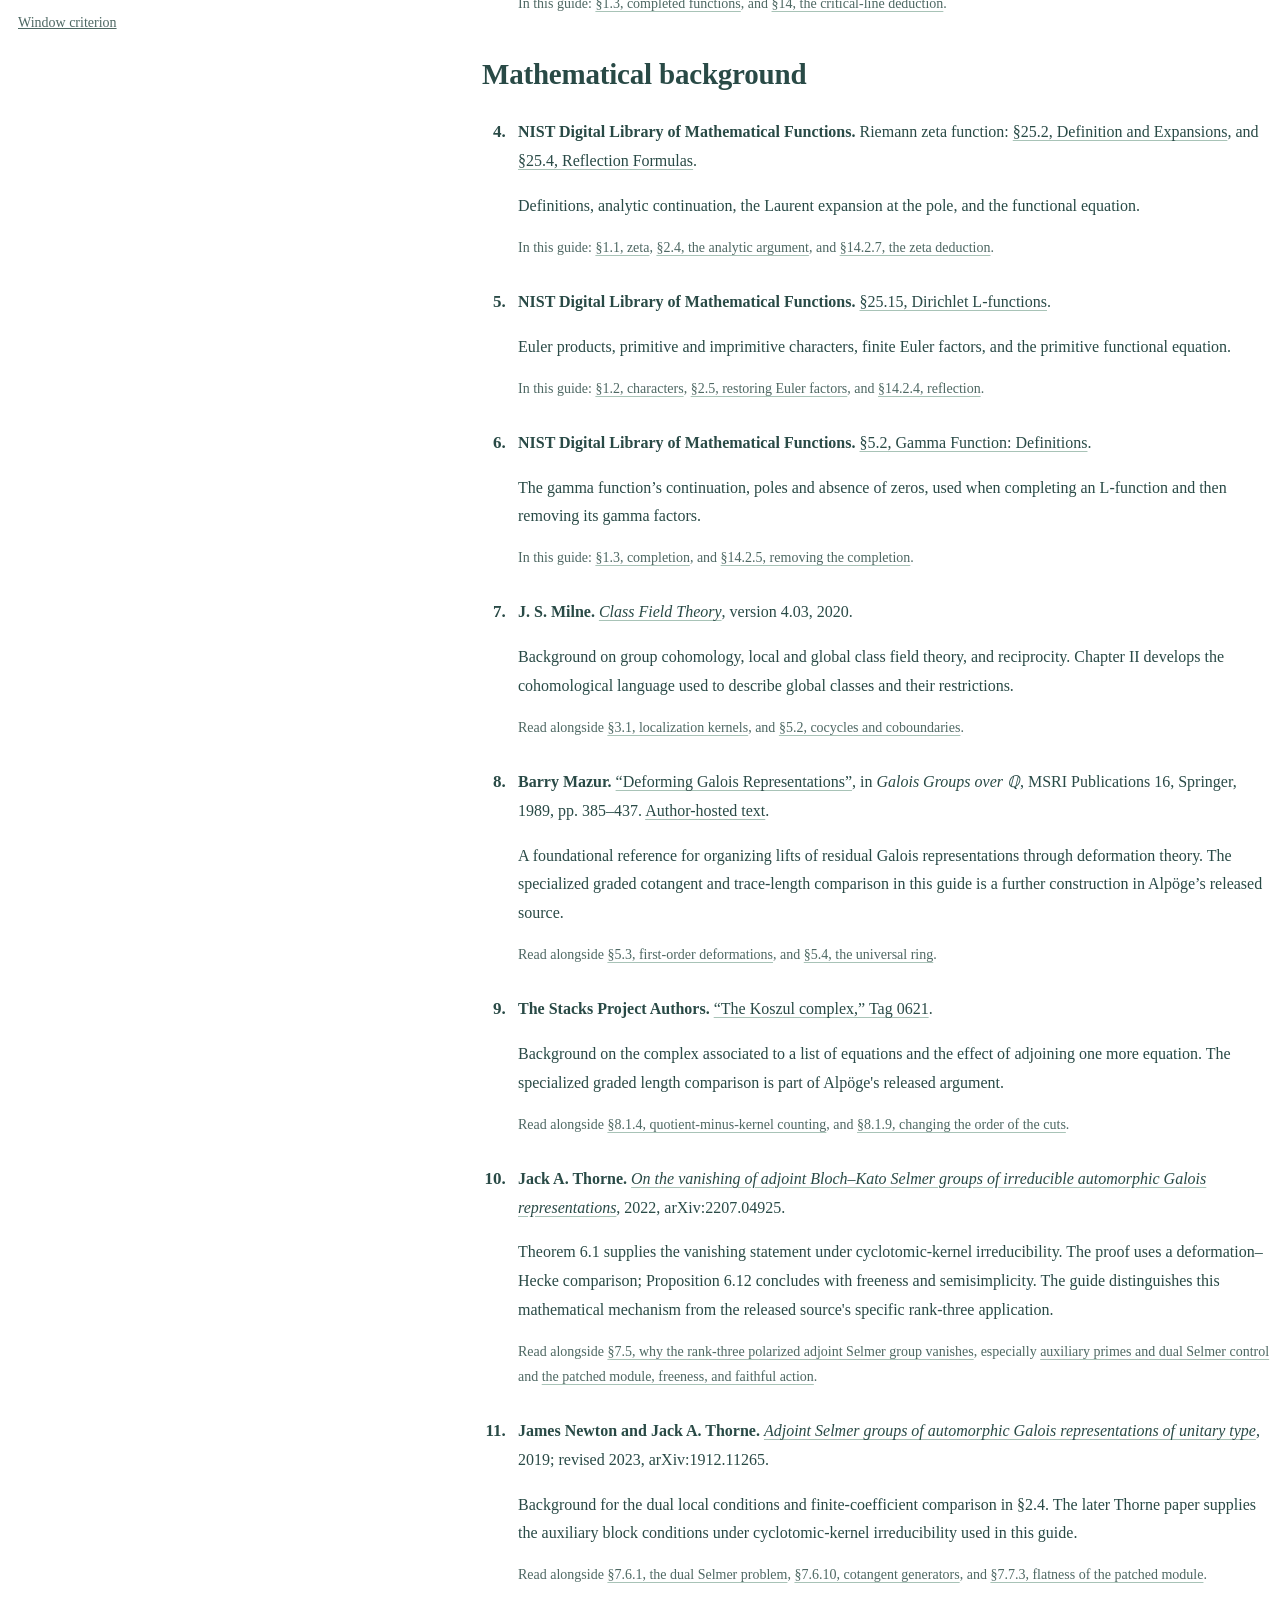
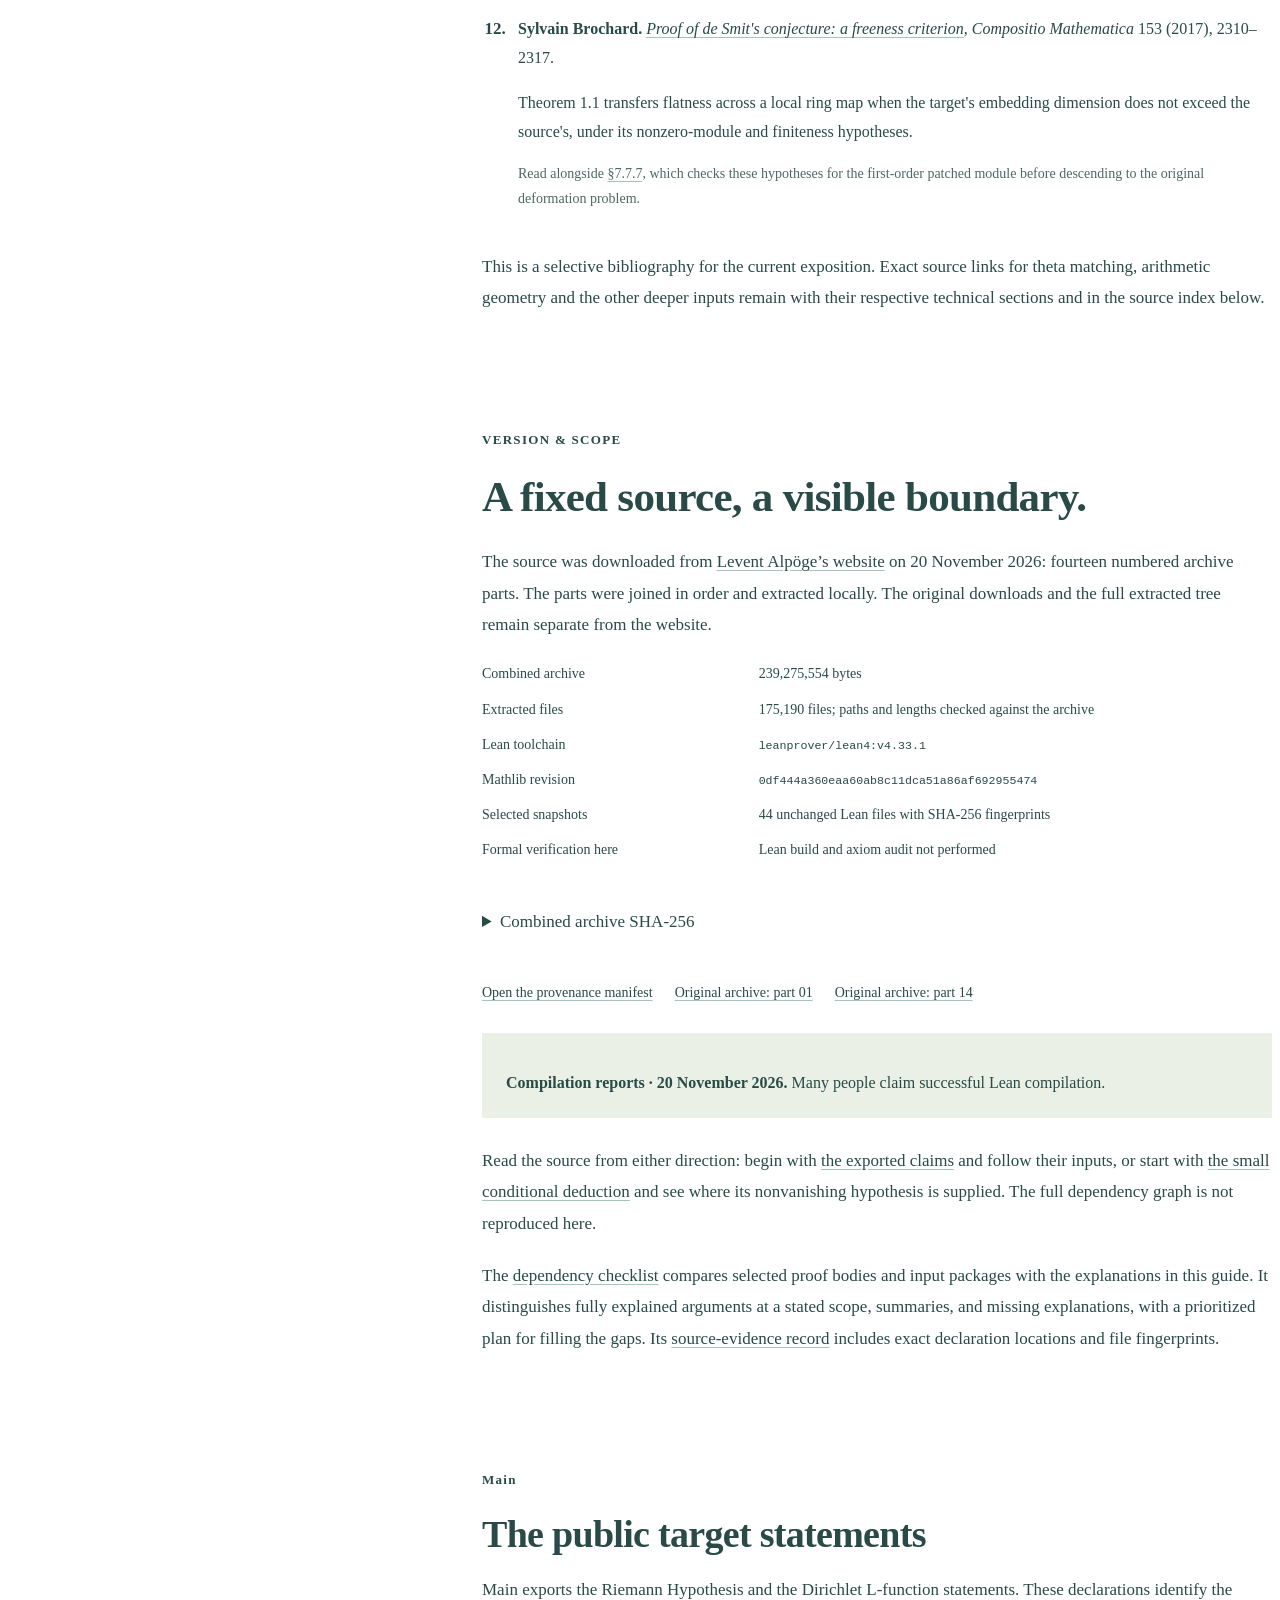
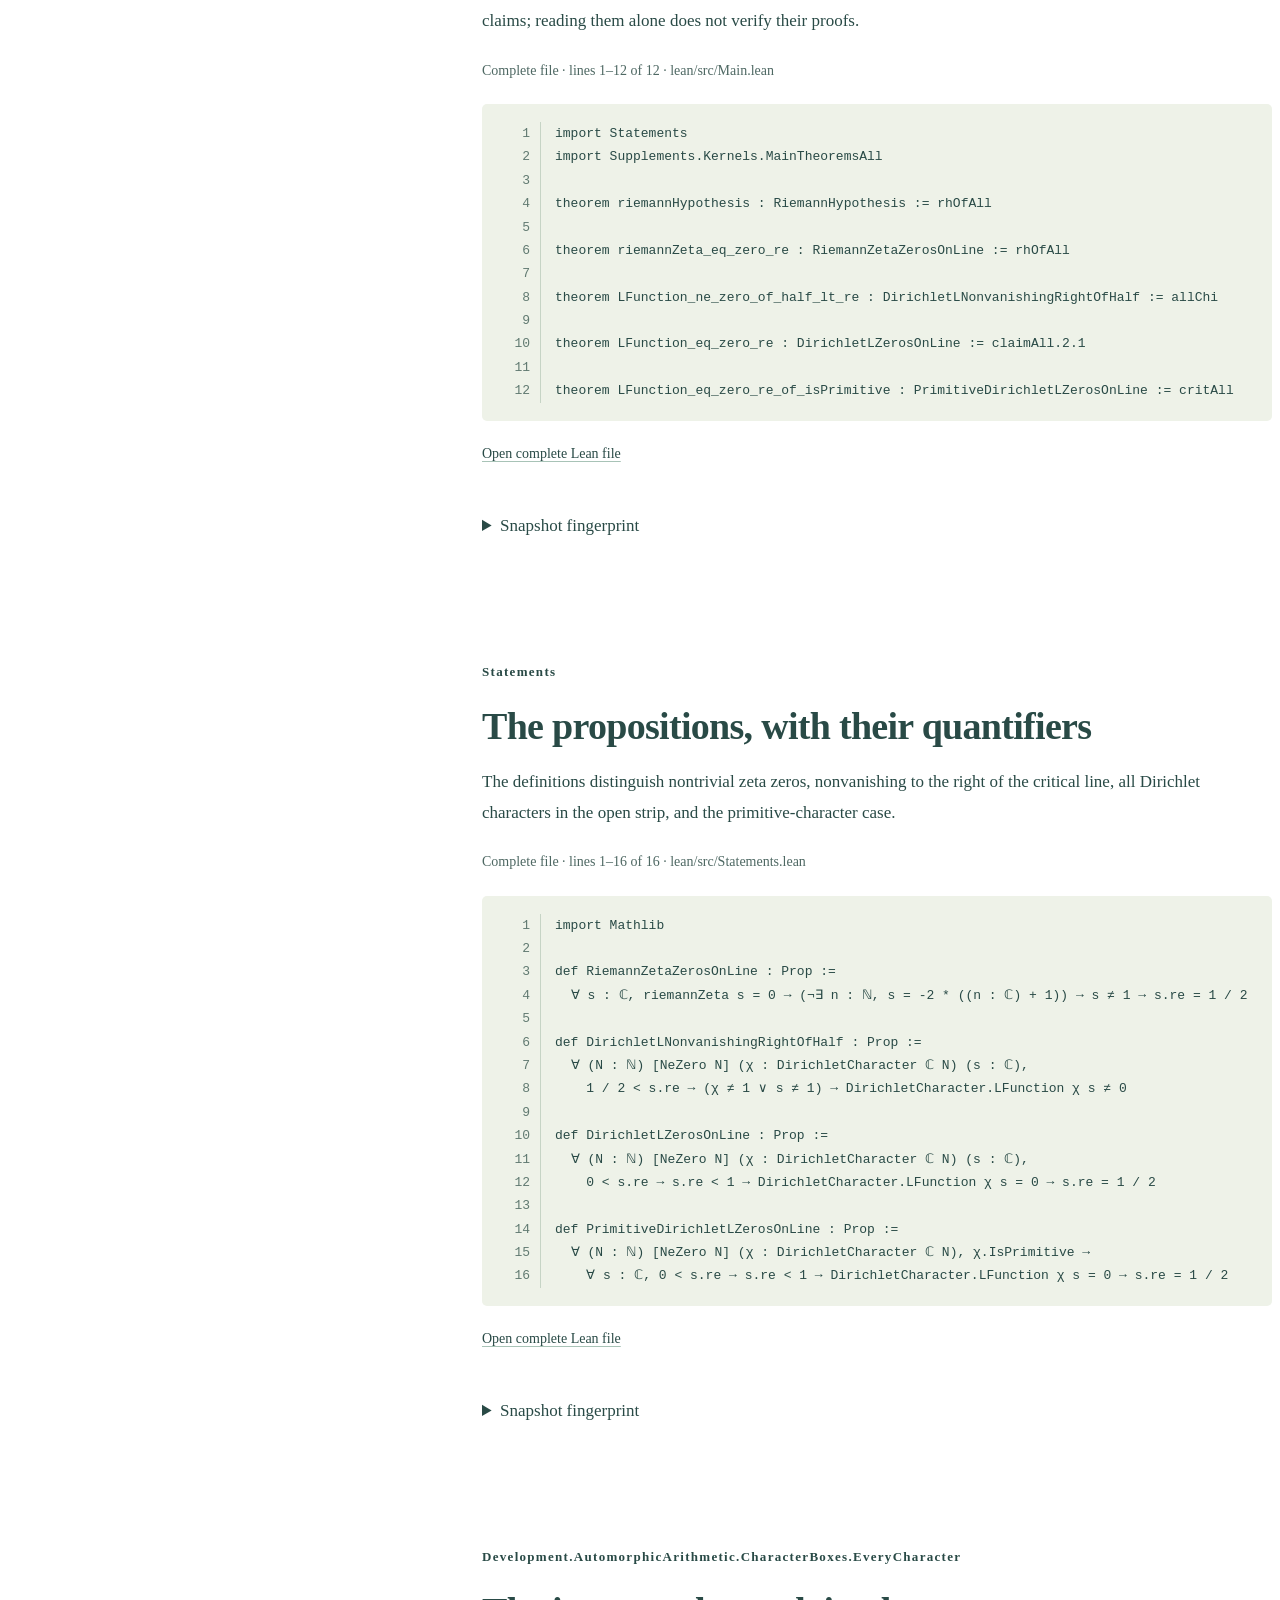
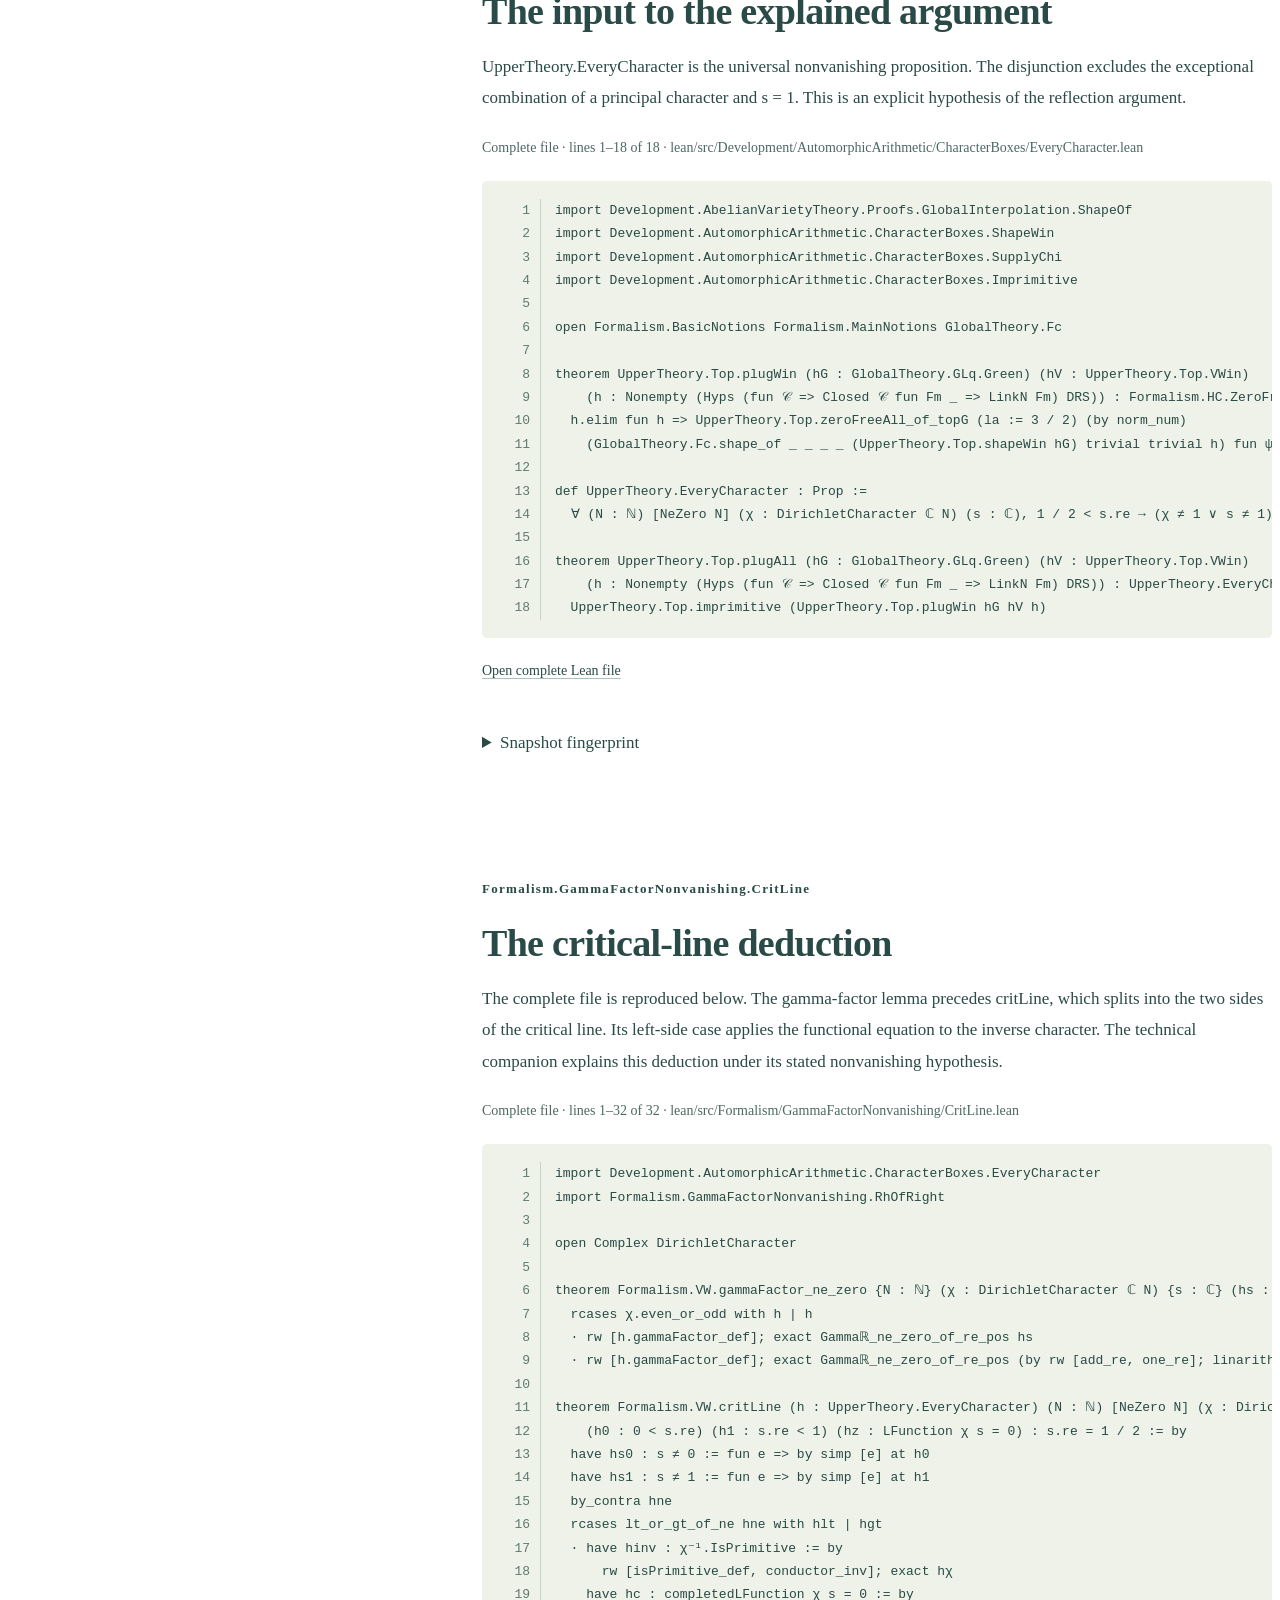
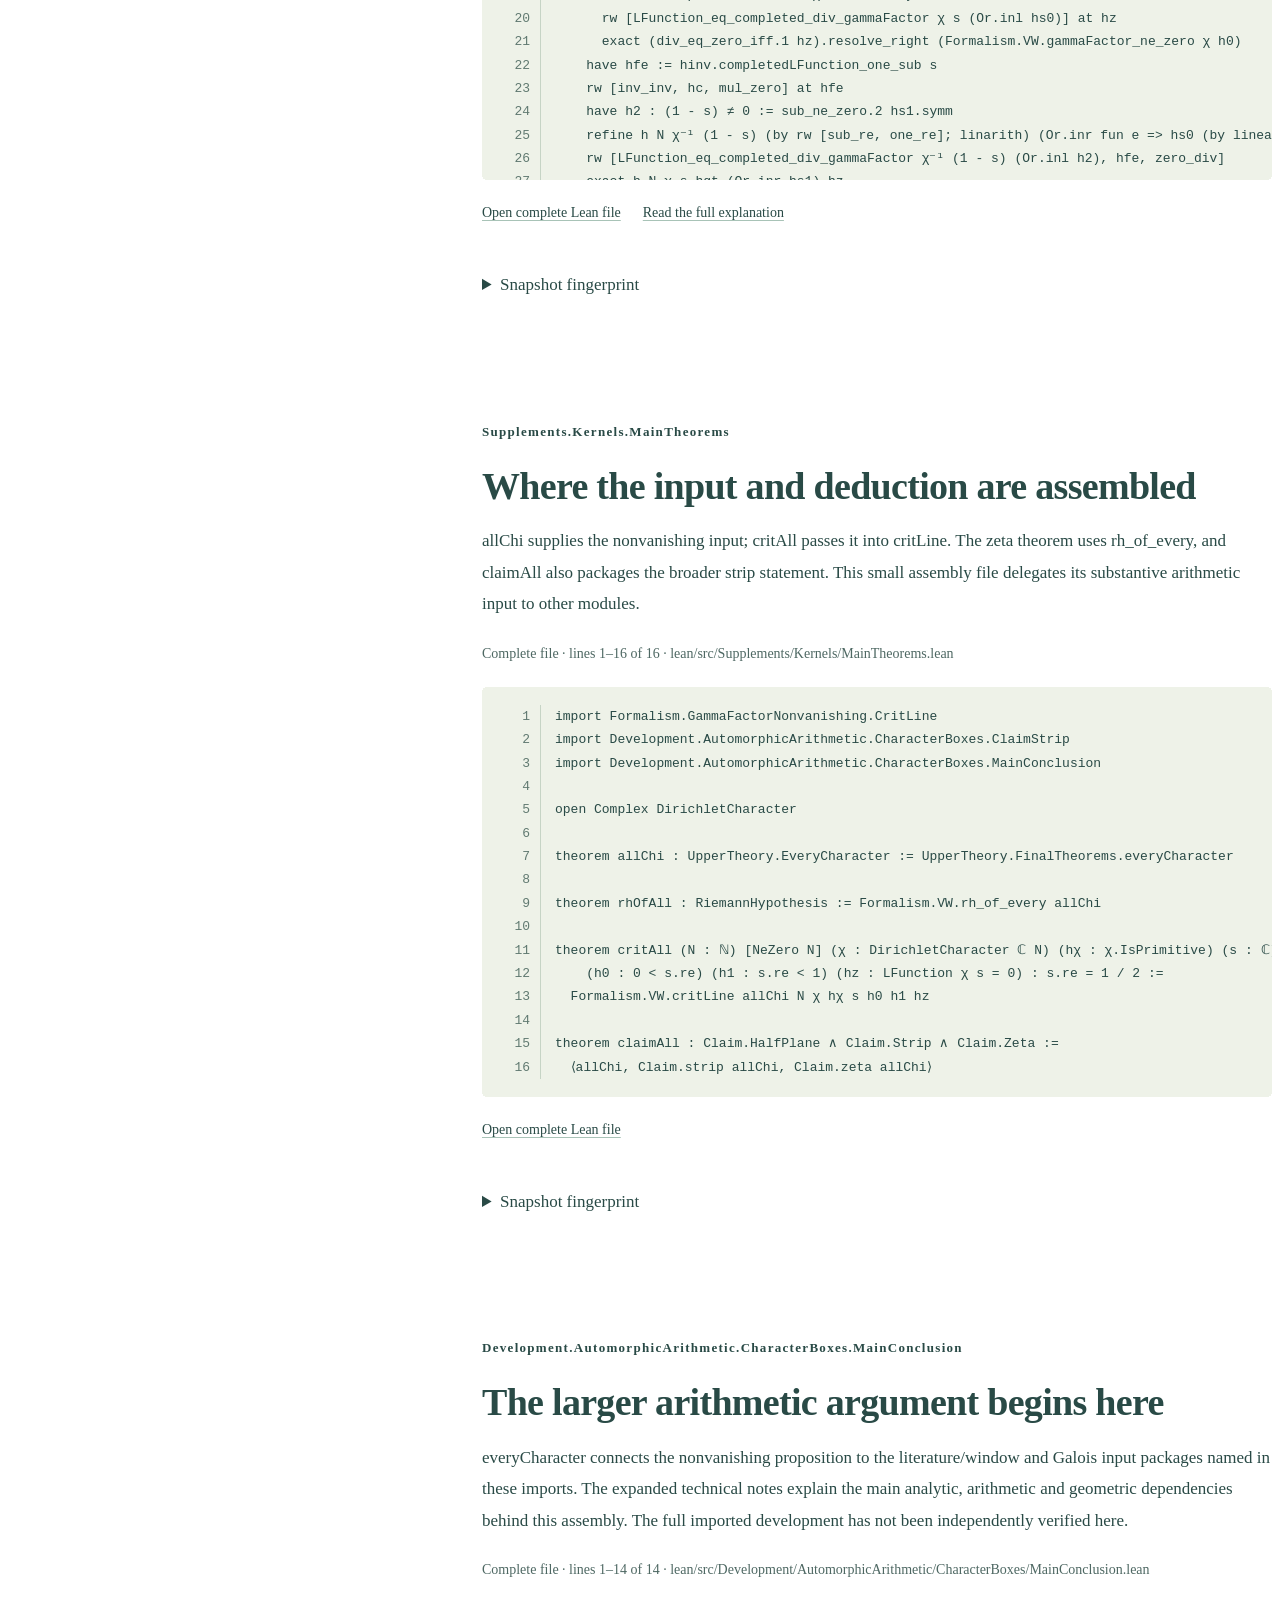
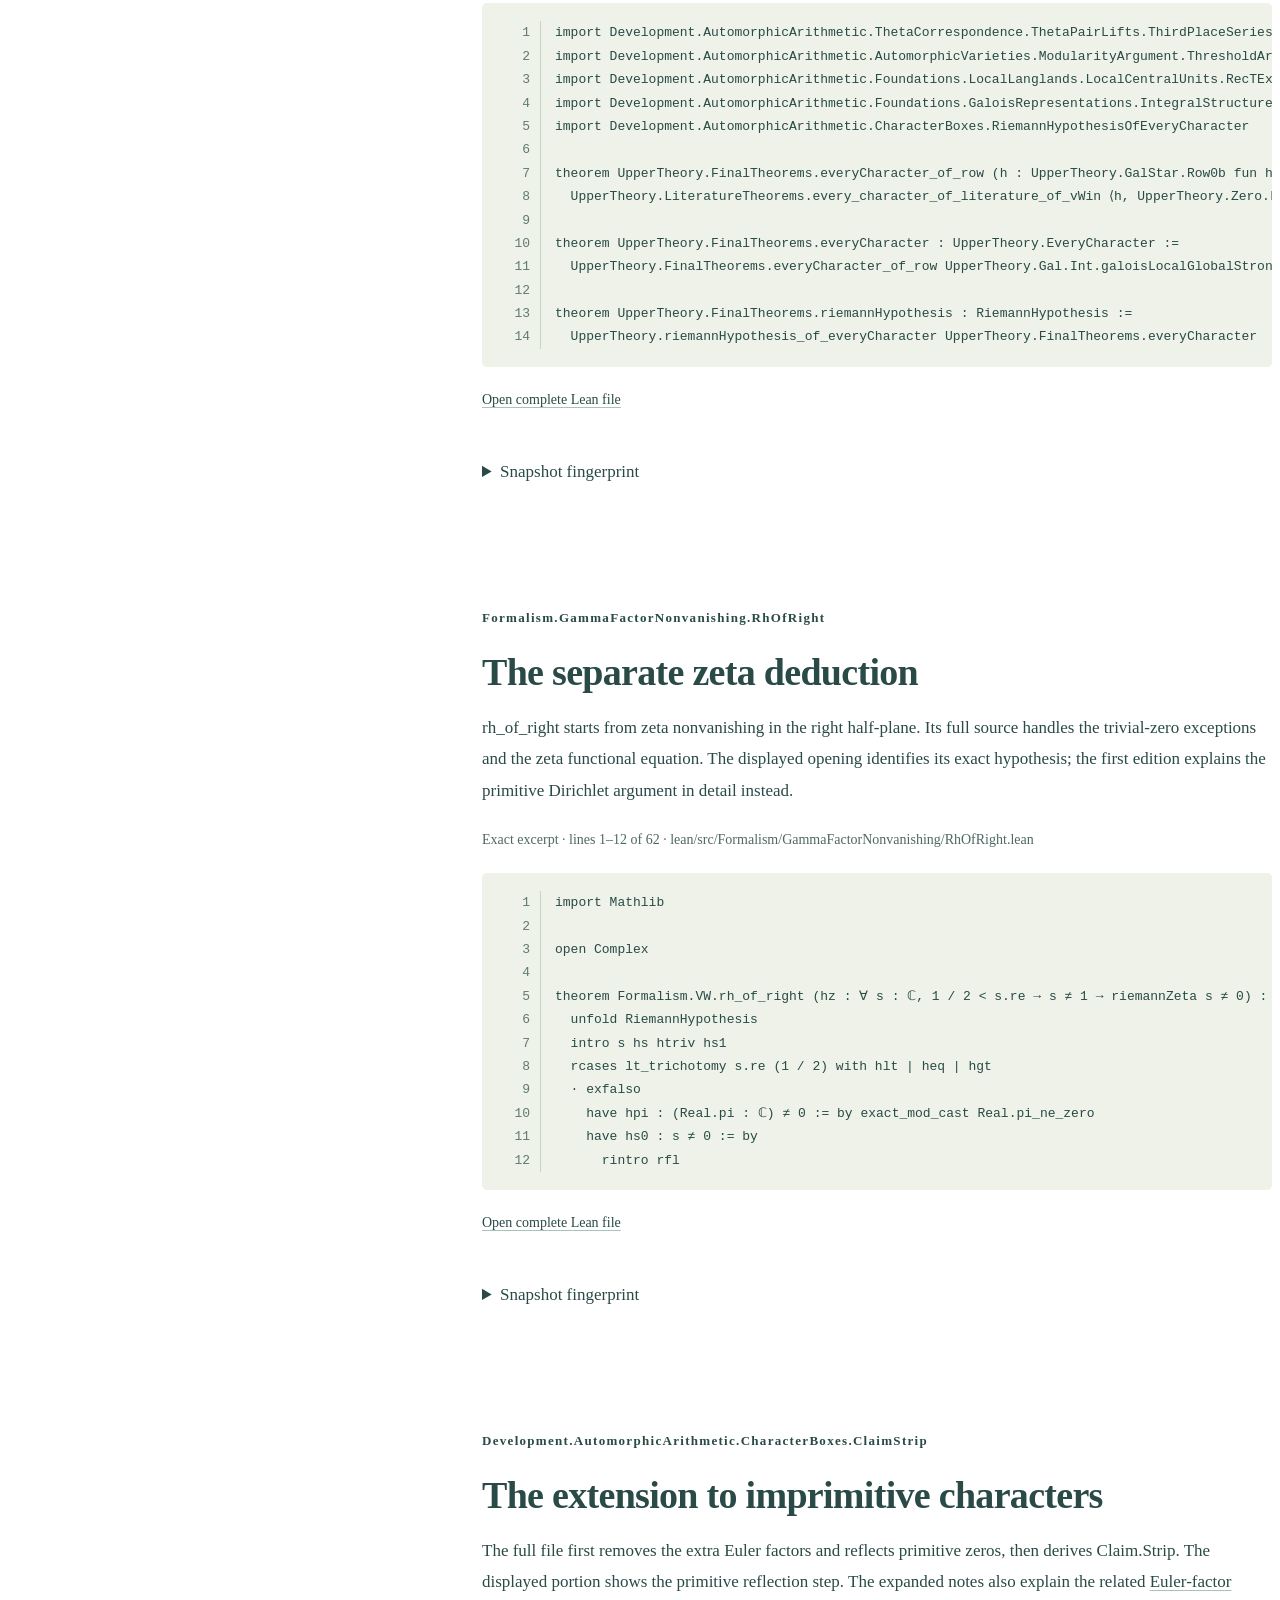
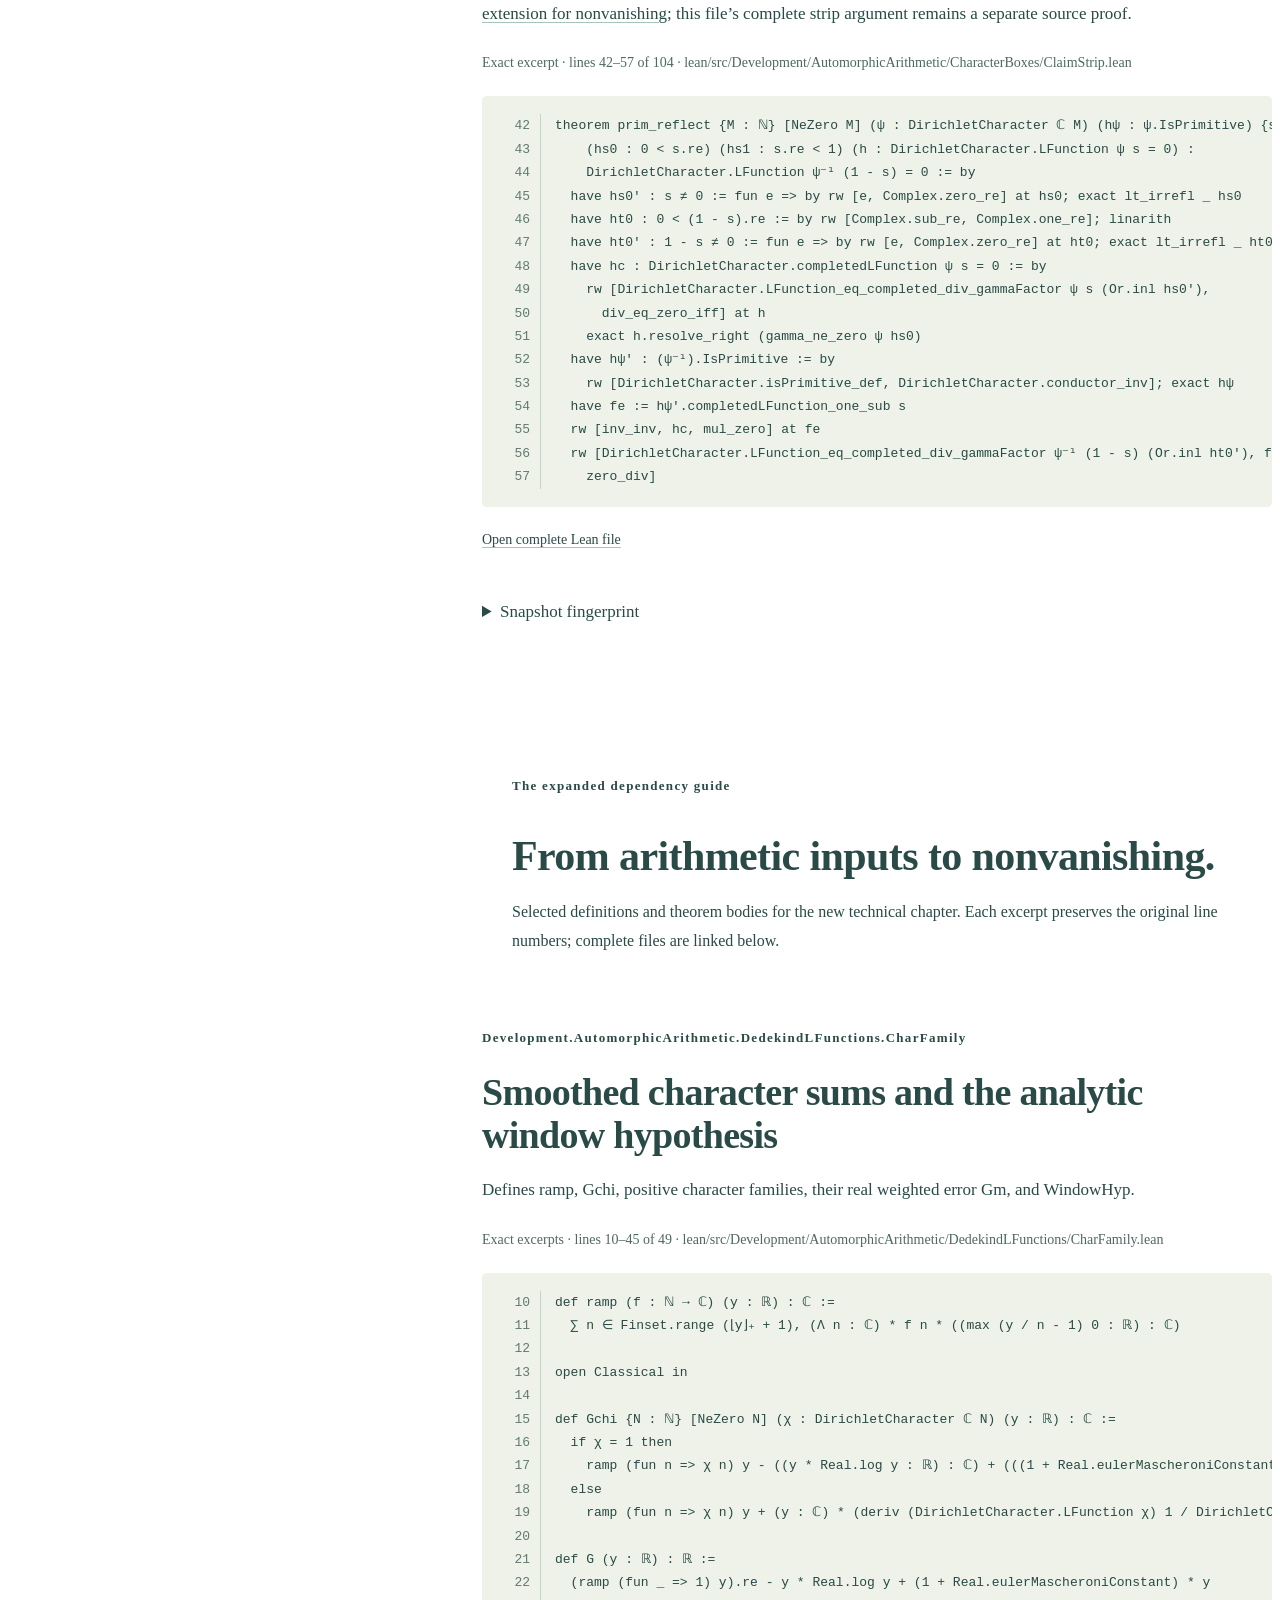
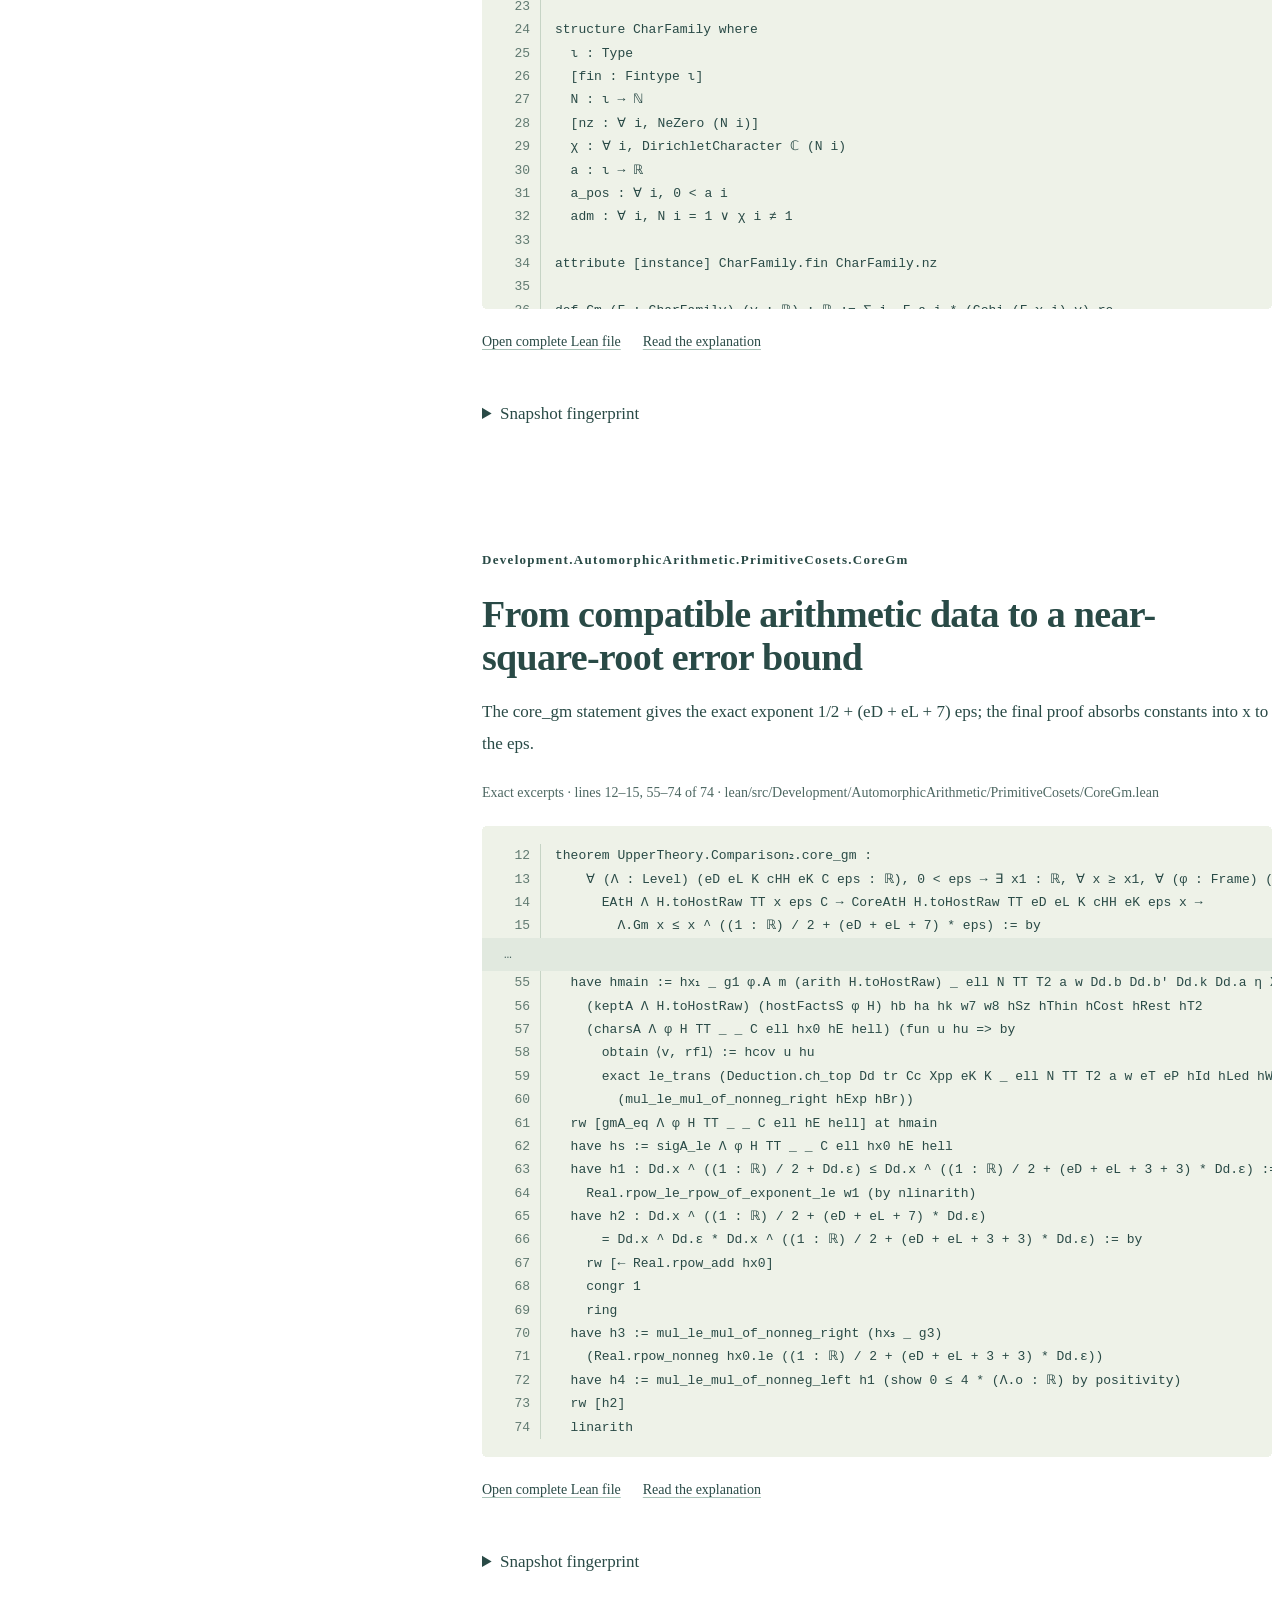
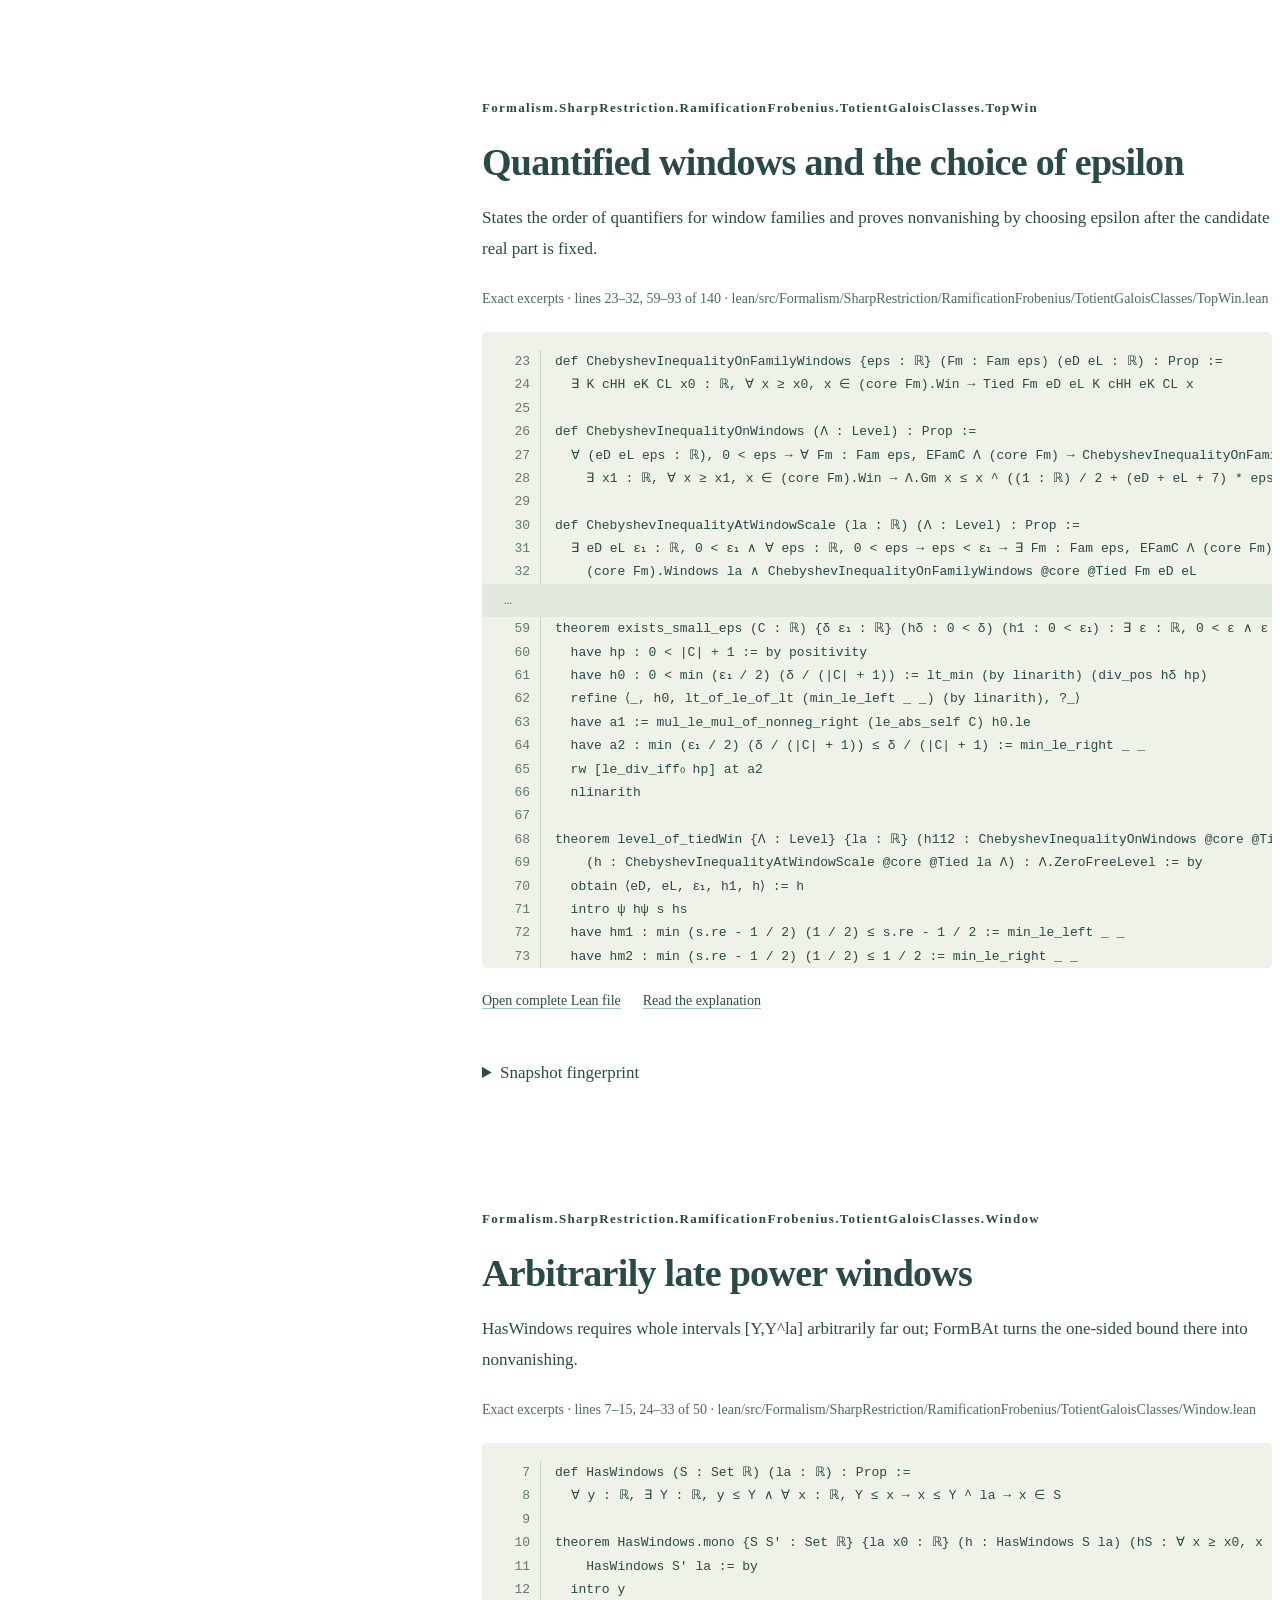
==== commit 9134d4c5: "Expand component propagation and organize notes into 14 chapters" ====
--- a/sources.html
+++ b/sources.html
@@ -116,7 +116,7 @@
             <li id="ref-mathlib">
               <p><strong>The Mathlib community.</strong> <a href="https://github.com/leanprover-community/mathlib4/blob/0df444a360eaa60ab8c11dca51a86af692955474/Mathlib/NumberTheory/LSeries/DirichletContinuation.lean">Dirichlet L-function continuation</a>, at the revision recorded by the released archive.</p>
               <p>Formal definitions and normalization conventions for Dirichlet L-functions, their continuations and completed functions.</p>
-              <p class="reference-use">In this guide: <a href="technical.html#completed">§1.3, completed functions</a>, and <a href="technical.html#reflection">§3, the critical-line deduction</a>.</p>
+              <p class="reference-use">In this guide: <a href="technical.html#completed">§1.3, completed functions</a>, and <a href="technical.html#reflection">§14, the critical-line deduction</a>.</p>
             </li>
           </ol>
           <h3 id="background-references">Mathematical background</h3>
@@ -124,47 +124,47 @@
             <li id="ref-zeta">
               <p><strong>NIST Digital Library of Mathematical Functions.</strong> Riemann zeta function: <a href="https://dlmf.nist.gov/25.2">§25.2, Definition and Expansions</a>, and <a href="https://dlmf.nist.gov/25.4">§25.4, Reflection Formulas</a>.</p>
               <p>Definitions, analytic continuation, the Laurent expansion at the pole, and the functional equation.</p>
-              <p class="reference-use">In this guide: <a href="technical.html#zeta">§1.1, zeta</a>, <a href="technical.html#nv-landau">§2.4, the analytic argument</a>, and <a href="technical.html#proof-zeta">§3.2.7, the zeta deduction</a>.</p>
+              <p class="reference-use">In this guide: <a href="technical.html#zeta">§1.1, zeta</a>, <a href="technical.html#nv-landau">§2.4, the analytic argument</a>, and <a href="technical.html#proof-zeta">§14.2.7, the zeta deduction</a>.</p>
             </li>
             <li id="ref-dirichlet">
               <p><strong>NIST Digital Library of Mathematical Functions.</strong> <a href="https://dlmf.nist.gov/25.15">§25.15, Dirichlet L-functions</a>.</p>
               <p>Euler products, primitive and imprimitive characters, finite Euler factors, and the primitive functional equation.</p>
-              <p class="reference-use">In this guide: <a href="technical.html#characters">§1.2, characters</a>, <a href="technical.html#nv-imprimitive">§2.5, restoring Euler factors</a>, and <a href="technical.html#proof-reflection">§3.2.4, reflection</a>.</p>
+              <p class="reference-use">In this guide: <a href="technical.html#characters">§1.2, characters</a>, <a href="technical.html#nv-imprimitive">§2.5, restoring Euler factors</a>, and <a href="technical.html#proof-reflection">§14.2.4, reflection</a>.</p>
             </li>
             <li id="ref-gamma">
               <p><strong>NIST Digital Library of Mathematical Functions.</strong> <a href="https://dlmf.nist.gov/5.2">§5.2, Gamma Function: Definitions</a>.</p>
               <p>The gamma function’s continuation, poles and absence of zeros, used when completing an L-function and then removing its gamma factors.</p>
-              <p class="reference-use">In this guide: <a href="technical.html#completed">§1.3, completion</a>, and <a href="technical.html#proof-remove-completion">§3.2.5, removing the completion</a>.</p>
+              <p class="reference-use">In this guide: <a href="technical.html#completed">§1.3, completion</a>, and <a href="technical.html#proof-remove-completion">§14.2.5, removing the completion</a>.</p>
             </li>
             <li id="ref-milne">
               <p><strong>J. S. Milne.</strong> <a href="https://www.jmilne.org/math/CourseNotes/cft.html"><em>Class Field Theory</em></a>, version 4.03, 2020.</p>
               <p>Background on group cohomology, local and global class field theory, and reciprocity. Chapter II develops the cohomological language used to describe global classes and their restrictions.</p>
-              <p class="reference-use">Read alongside <a href="technical.html#arithmetic-cohomology">§2.6.1, localization kernels</a>, and <a href="technical.html#galois-normalized-cocycles">§2.7.7, cocycles and coboundaries</a>.</p>
+              <p class="reference-use">Read alongside <a href="technical.html#arithmetic-cohomology">§3.1, localization kernels</a>, and <a href="technical.html#galois-normalized-cocycles">§5.2, cocycles and coboundaries</a>.</p>
             </li>
             <li id="ref-mazur">
               <p><strong>Barry Mazur.</strong> <a href="https://link.springer.com/chapter/10.1007/978-1-4613-9649-9_7">“Deforming Galois Representations”</a>, in <em>Galois Groups over ℚ</em>, MSRI Publications 16, Springer, 1989, pp. 385–437. <a href="https://bpb-us-e1.wpmucdn.com/sites.harvard.edu/dist/a/189/files/2023/01/Deforming-Galois-Representations.pdf">Author-hosted text</a>.</p>
               <p>A foundational reference for organizing lifts of residual Galois representations through deformation theory. The specialized graded cotangent and trace-length comparison in this guide is a further construction in Alpöge’s released source.</p>
-              <p class="reference-use">Read alongside <a href="technical.html#galois-infinitesimal">§2.7.8, first-order deformations</a>, and <a href="technical.html#galois-deformation-ring">§2.7.9, the universal ring</a>.</p>
+              <p class="reference-use">Read alongside <a href="technical.html#galois-infinitesimal">§5.3, first-order deformations</a>, and <a href="technical.html#galois-deformation-ring">§5.4, the universal ring</a>.</p>
             </li>
             <li id="ref-koszul">
               <p><strong>The Stacks Project Authors.</strong> <a href="https://stacks.math.columbia.edu/tag/0621">“The Koszul complex,” Tag 0621</a>.</p>
               <p>Background on the complex associated to a list of equations and the effect of adjoining one more equation. The specialized graded length comparison is part of Alpöge's released argument.</p>
-              <p class="reference-use">Read alongside <a href="technical.html#trace-euler">§2.7.13.4, quotient-minus-kernel counting</a>, and <a href="technical.html#trace-reorder">§2.7.13.9, changing the order of the cuts</a>.</p>
+              <p class="reference-use">Read alongside <a href="technical.html#trace-euler">§8.1.4, quotient-minus-kernel counting</a>, and <a href="technical.html#trace-reorder">§8.1.9, changing the order of the cuts</a>.</p>
             </li>
             <li id="ref-adjoint-selmer">
               <p><strong>Jack A. Thorne.</strong> <a href="https://arxiv.org/abs/2207.04925"><em>On the vanishing of adjoint Bloch–Kato Selmer groups of irreducible automorphic Galois representations</em></a>, 2022, arXiv:2207.04925.</p>
               <p>Theorem 6.1 supplies the vanishing statement under cyclotomic-kernel irreducibility. The proof uses a deformation–Hecke comparison; Proposition 6.12 concludes with freeness and semisimplicity. The guide distinguishes this mathematical mechanism from the released source's specific rank-three application.</p>
-              <p class="reference-use">Read alongside <a href="technical.html#rigidity-type-one">§2.7.12.6, why the rank-three polarized adjoint Selmer group vanishes</a>, especially <a href="technical.html#adjoint-patching">auxiliary primes and dual Selmer control</a> and <a href="technical.html#adjoint-faithfulness">the patched module, freeness, and faithful action</a>.</p>
+              <p class="reference-use">Read alongside <a href="technical.html#rigidity-type-one">§7.5, why the rank-three polarized adjoint Selmer group vanishes</a>, especially <a href="technical.html#adjoint-patching">auxiliary primes and dual Selmer control</a> and <a href="technical.html#adjoint-faithfulness">the patched module, freeness, and faithful action</a>.</p>
             </li>
             <li id="ref-selmer-duality">
               <p><strong>James Newton and Jack A. Thorne.</strong> <a href="https://arxiv.org/abs/1912.11265"><em>Adjoint Selmer groups of automorphic Galois representations of unitary type</em></a>, 2019; revised 2023, arXiv:1912.11265.</p>
               <p>Background for the dual local conditions and finite-coefficient comparison in §2.4. The later Thorne paper supplies the auxiliary block conditions under cyclotomic-kernel irreducibility used in this guide.</p>
-              <p class="reference-use">Read alongside <a href="technical.html#auxiliary-dual">§2.7.12.6.7.1, the dual Selmer problem</a>, <a href="technical.html#auxiliary-cotangent">§2.7.12.6.7.10, cotangent generators</a>, and <a href="technical.html#patching-limit">§2.7.12.6.8.3, flatness of the patched module</a>.</p>
+              <p class="reference-use">Read alongside <a href="technical.html#auxiliary-dual">§7.6.1, the dual Selmer problem</a>, <a href="technical.html#auxiliary-cotangent">§7.6.10, cotangent generators</a>, and <a href="technical.html#patching-limit">§7.7.3, flatness of the patched module</a>.</p>
             </li>
             <li id="ref-freeness">
               <p><strong>Sylvain Brochard.</strong> <a href="https://arxiv.org/abs/1607.02044"><em>Proof of de Smit's conjecture: a freeness criterion</em></a>, <em>Compositio Mathematica</em> 153 (2017), 2310–2317.</p>
               <p>Theorem 1.1 transfers flatness across a local ring map when the target's embedding dimension does not exceed the source's, under its nonzero-module and finiteness hypotheses.</p>
-              <p class="reference-use">Read alongside <a href="technical.html#patching-criterion">§2.7.12.6.8.7</a>, which checks these hypotheses for the first-order patched module before descending to the original deformation problem.</p>
+              <p class="reference-use">Read alongside <a href="technical.html#patching-criterion">§7.7.7</a>, which checks these hypotheses for the first-order patched module before descending to the original deformation problem.</p>
             </li>
           </ol>
           <p>This is a selective bibliography for the current exposition. Exact source links for theta matching, arithmetic geometry and the other deeper inputs remain with their respective technical sections and in the source index below.</p>
--- a/assets/technical.css
+++ b/assets/technical.css
@@ -83,8 +83,8 @@
 .technical-endlink{display:inline-flex;gap:25px;align-items:center;font-size:14px}
 .technical-numbered .note-number{font-family:var(--sans);font-size:.7em;font-weight:500;letter-spacing:0;white-space:nowrap;margin-right:.25em;color:var(--teal)}
 .technical-numbered .technical-part-release .note-number{color:#b7d3c6}
-.technical-numbered .technical-section h3{font-size:43px;line-height:1.12;letter-spacing:-.7px;color:var(--ink);margin:0 0 25px}
-.technical-numbered .technical-section h4{font-family:var(--serif);font-size:29px;font-weight:400;line-height:1.25;letter-spacing:-.2px;margin:32px 0 15px;color:var(--ink)}
+.technical-numbered .technical-section h3{font-size:30px;line-height:1.25;letter-spacing:-.3px;color:var(--ink);margin:32px 0 18px}
+.technical-numbered .technical-section h4{font-family:var(--serif);font-size:24px;font-weight:400;line-height:1.3;letter-spacing:-.2px;margin:28px 0 15px;color:var(--ink)}
 .technical-numbered .technical-section :is(h5,h6){font-family:var(--serif);font-size:20px;font-weight:400;line-height:1.4;margin:25px 0 10px;color:var(--ink)}
 .technical-numbered :is(h3,h4,h5,h6)[id]{scroll-margin-top:32px}
 .technical-numbered .technical-substep{font-family:var(--serif);font-size:20px;font-weight:400;line-height:1.4;margin:28px 0 12px;color:var(--ink);scroll-margin-top:32px}
@@ -92,6 +92,9 @@
 .technical-numbered-toc li{counter-increment:none}
 .technical-numbered-toc a.toc-numbered{grid-template-columns:3.1em minmax(0,1fr);gap:8px}
 .technical-numbered-toc a.toc-numbered:before{content:none}
+.technical-toc .toc-chapters>li>a{font-size:14px;font-weight:500;color:var(--ink)}
+.technical-toc .toc-landmarks{display:block;margin:0 0 8px 12px}
+.technical-toc .toc-landmarks a{font-size:14px;padding-block:6px}
 .technical-numbered-toc .note-nav-number,.technical-numbered .note-nav-number{white-space:nowrap;font-variant-numeric:tabular-nums;color:var(--teal)}
 .technical-numbered .landau-step-nav ol{list-style:none;padding:0}
 .technical-numbered .landau-step-nav li{padding:0}
@@ -134,5 +137,5 @@
 @media(max-width:850px){.technical-toc details[open] nav{max-height:65vh;overflow:auto;overscroll-behavior:contain;padding-right:7px}.technical-toc .toc-part-label:first-child{margin-top:4px}}
 @media(max-width:600px){.technical-part-banner{padding:22px 20px;margin-bottom:32px}.technical-part-banner h2{font-size:35px}.technical-part-banner p:last-child{font-size:14px}.technical-hero-actions{gap:16px}.technical-hero-actions .button{gap:20px;font-size:13px}.proof-technical-figure figcaption{padding:15px 17px;font-size:12px}.proof-scope-chips>span{font-size:10px}.technical-toc details[open] nav{max-height:60vh}}
 @media print{.technical-toc,.technical-roadmap,.technical-meta,.technical-hero-actions{display:none}.technical-layout{display:block;margin:20px 0}.technical-hero{padding:15px 0}.technical-hero h1{font-size:42px}.technical-section{break-inside:auto}.technical-section h2{font-size:30px;break-after:avoid}.technical-article{font-size:11pt}.technical-equation{font-size:10pt;overflow:visible;break-inside:avoid}.technical-note{break-inside:avoid}.technical-part-banner{background:#eef2e8;color:#183c34;break-inside:avoid}.technical-part-banner h2,.technical-part-banner .technical-kicker{color:#183c34}.proof-scope-chips>span{color:#183c34}.proof-technical-figure{max-width:430px;break-inside:avoid}}
-@media(max-width:600px){.technical-numbered .technical-section h3{font-size:36px}.technical-numbered .technical-section h4{font-size:28px}}
-@media print{.technical-numbered .technical-section h3{font-size:30px}.technical-numbered .technical-section h4{font-size:23px}.technical-numbered :is(h2,h3,h4,h5,h6,.technical-substep){break-after:avoid}.technical-numbered .technical-part-release .note-number{color:#183c34}}
+@media(max-width:600px){.technical-numbered .technical-section h3{font-size:29px}.technical-numbered .technical-section h4{font-size:23px}}
+@media print{.technical-numbered .technical-section h3{font-size:23px}.technical-numbered .technical-section h4{font-size:18px}.technical-numbered :is(h2,h3,h4,h5,h6,.technical-substep){break-after:avoid}.technical-numbered .technical-part-release .note-number{color:#183c34}}
